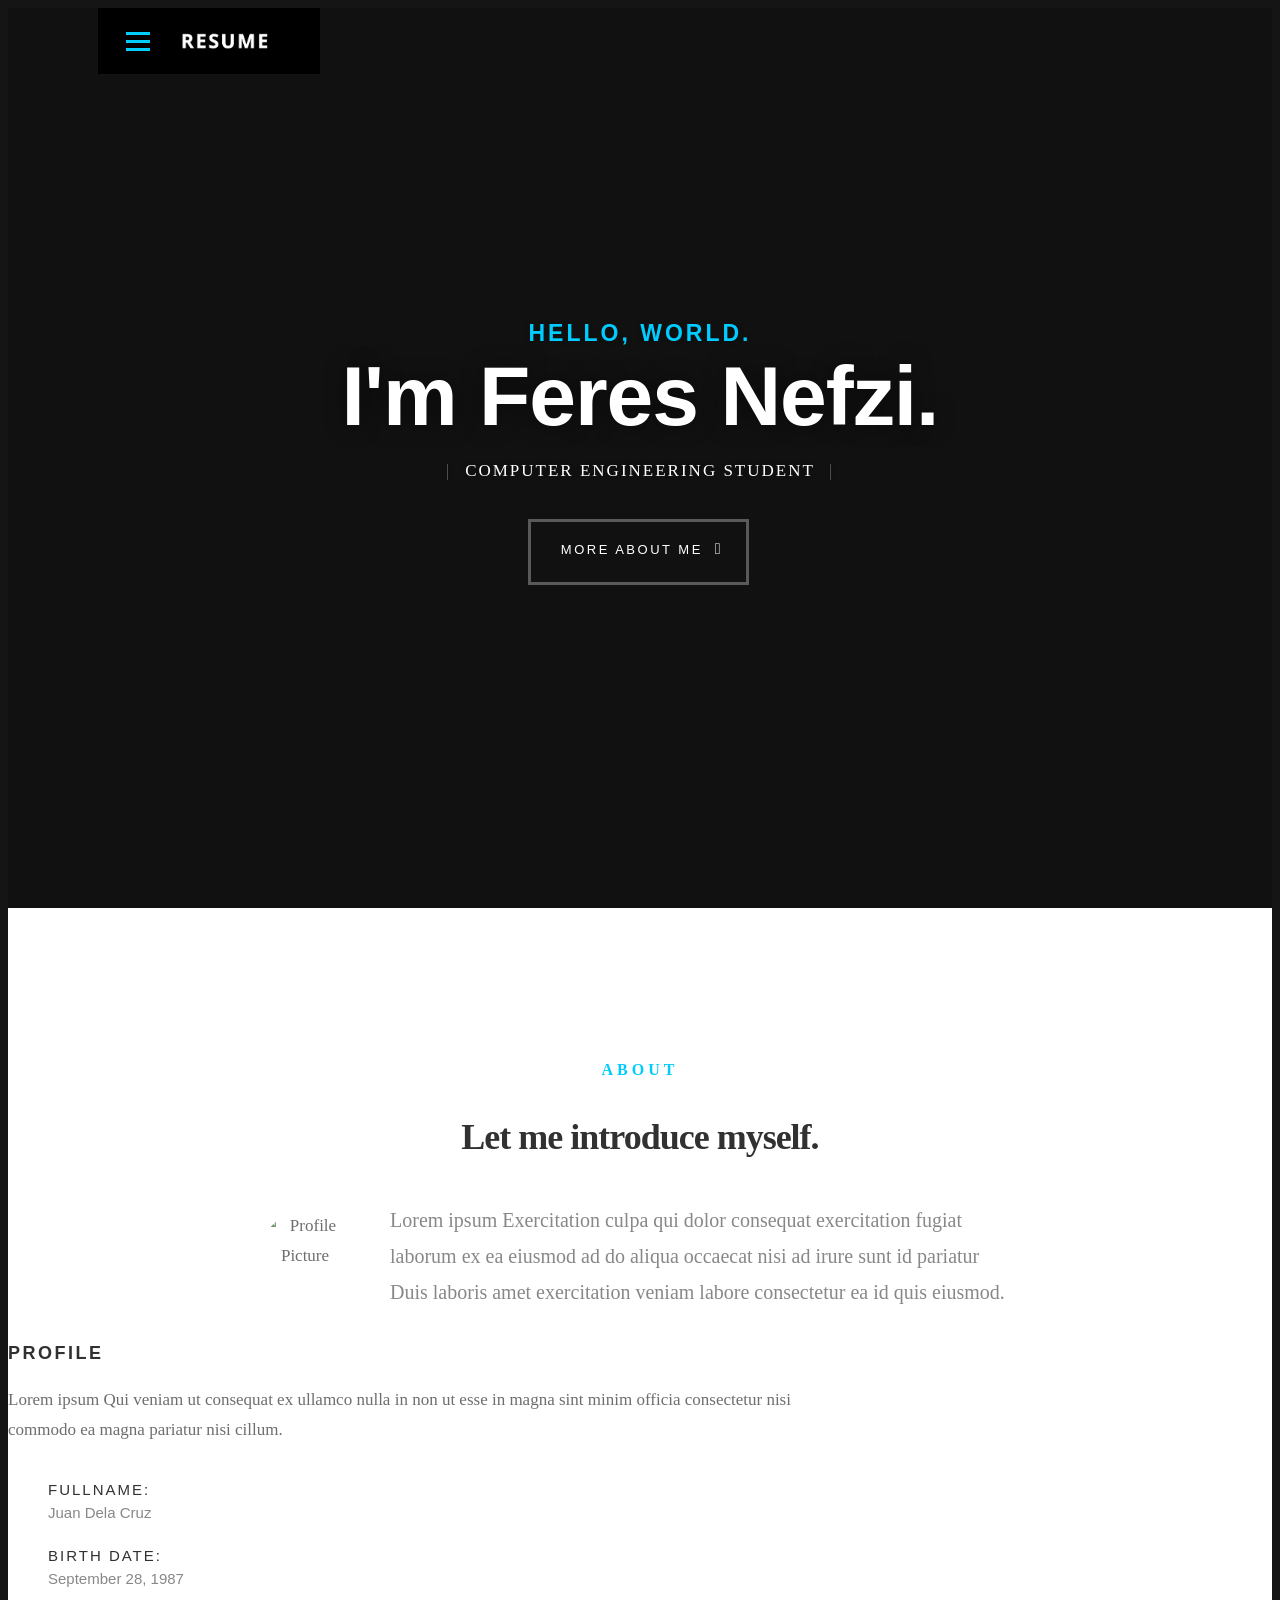
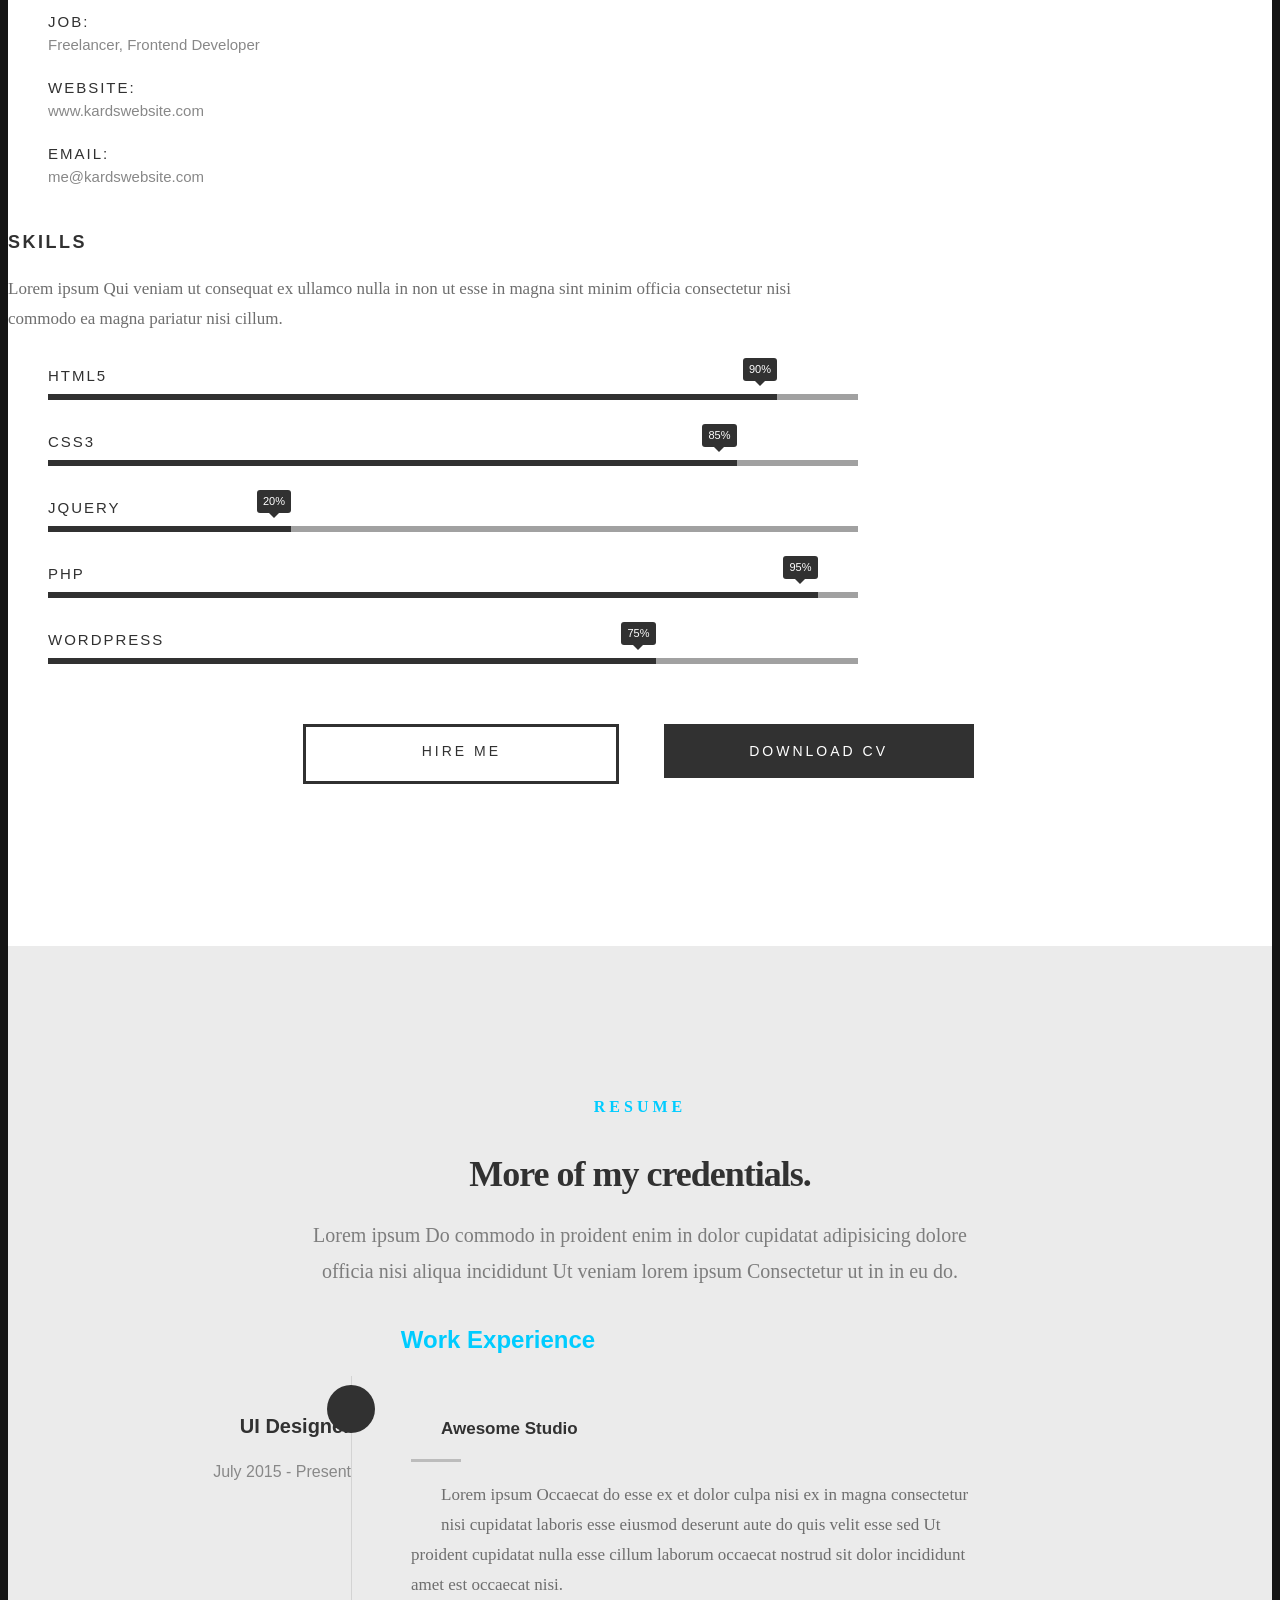
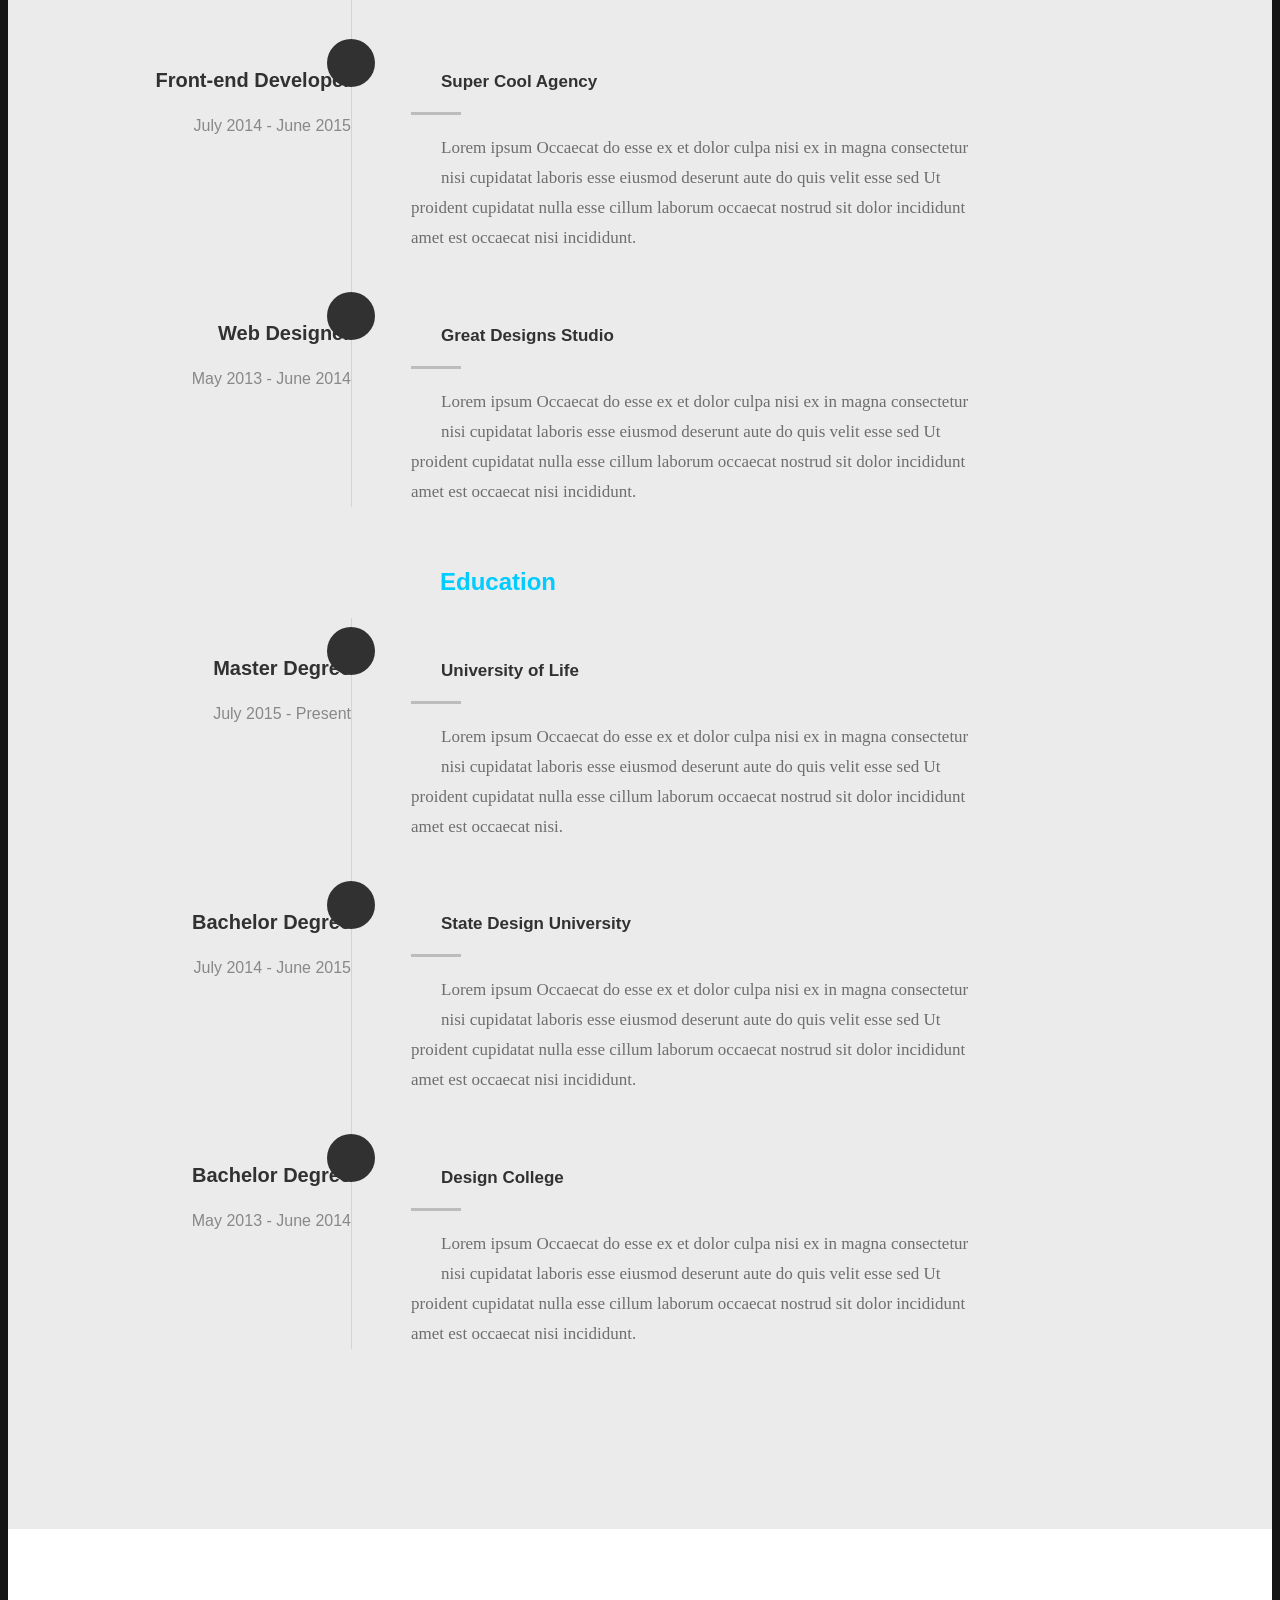
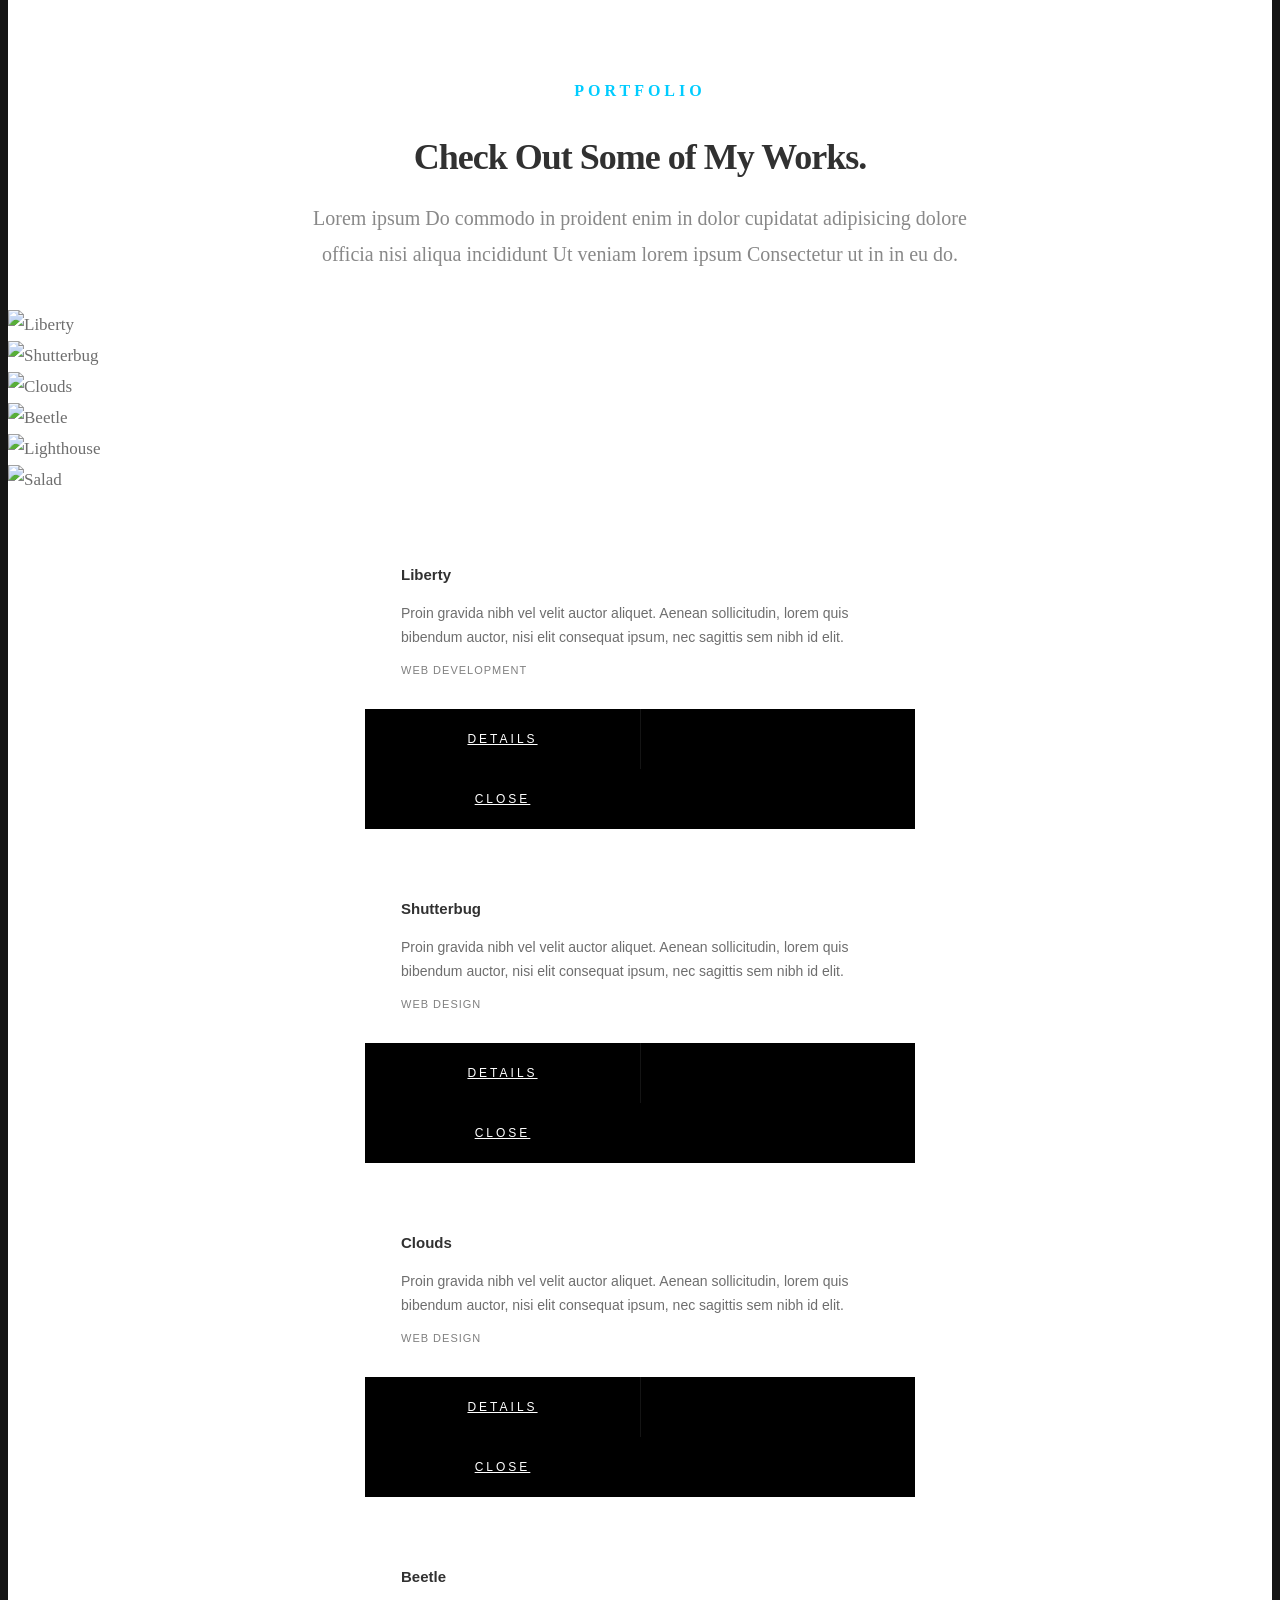
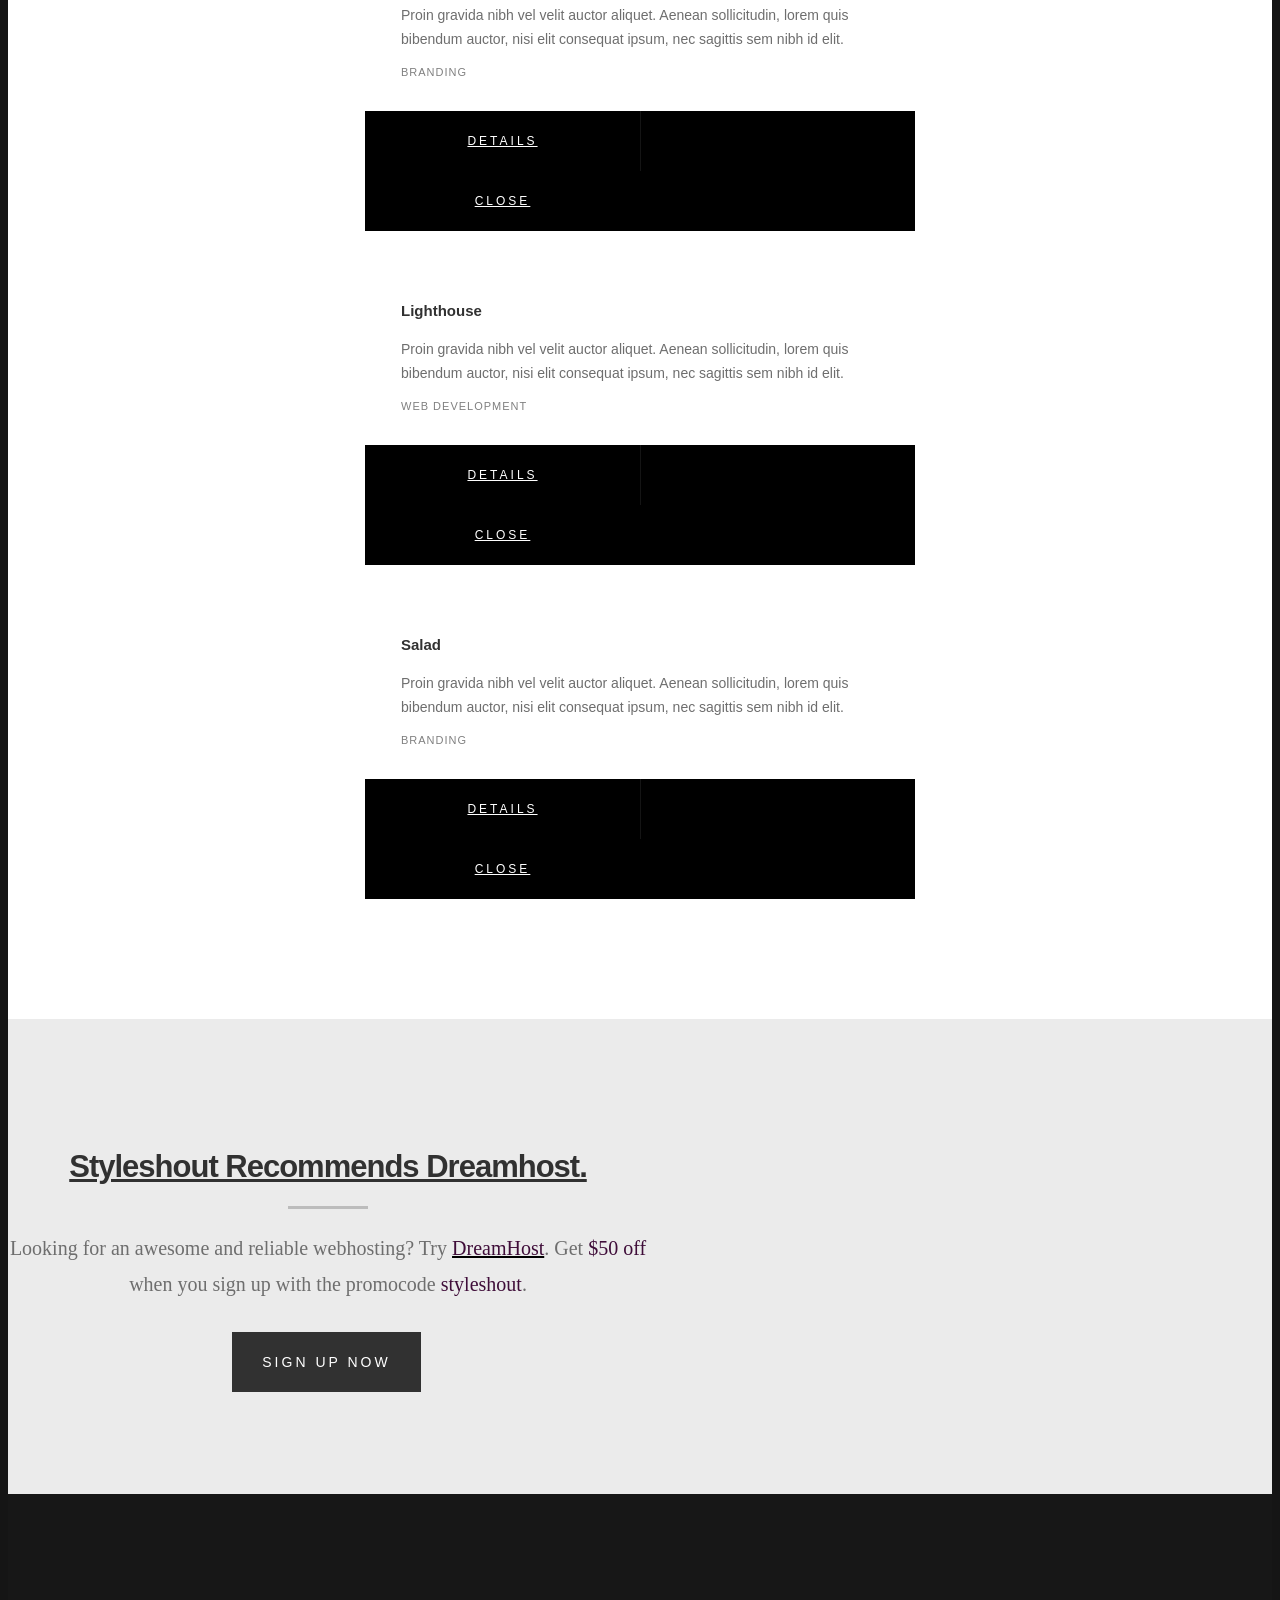
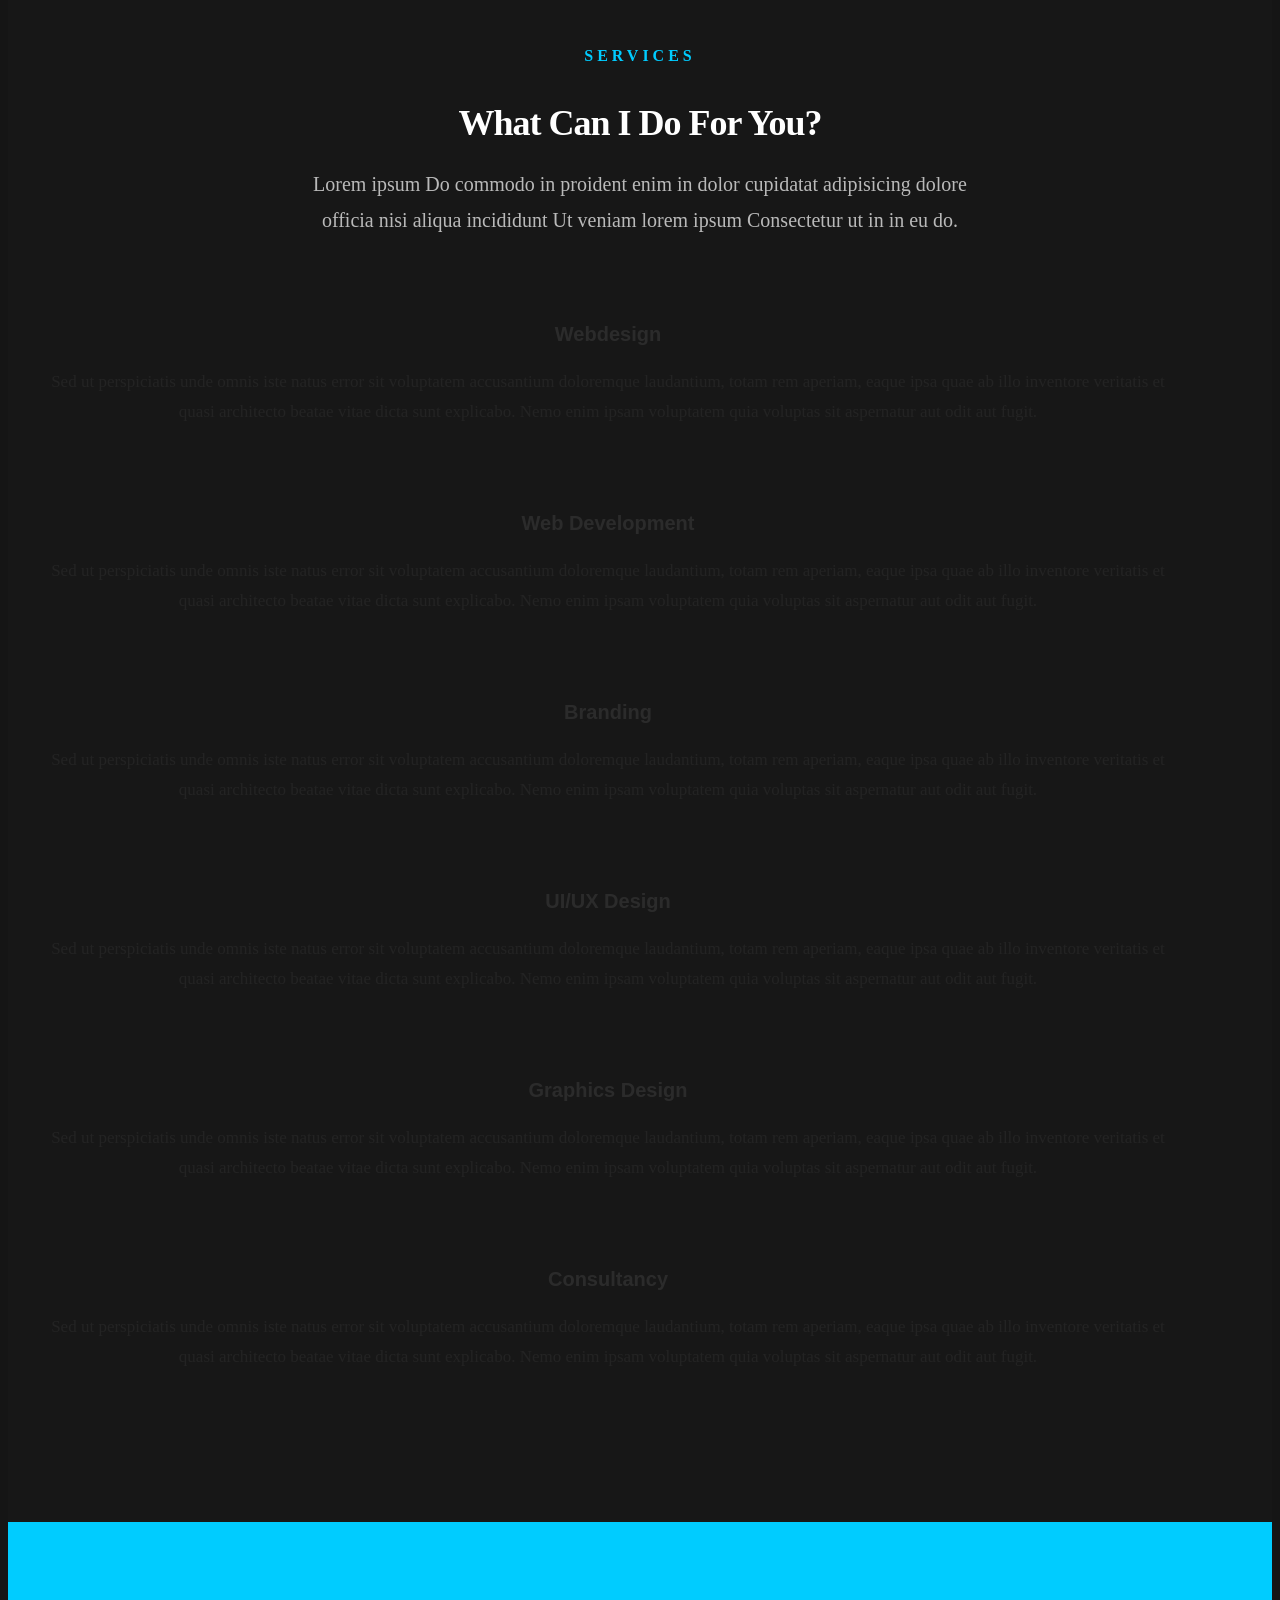
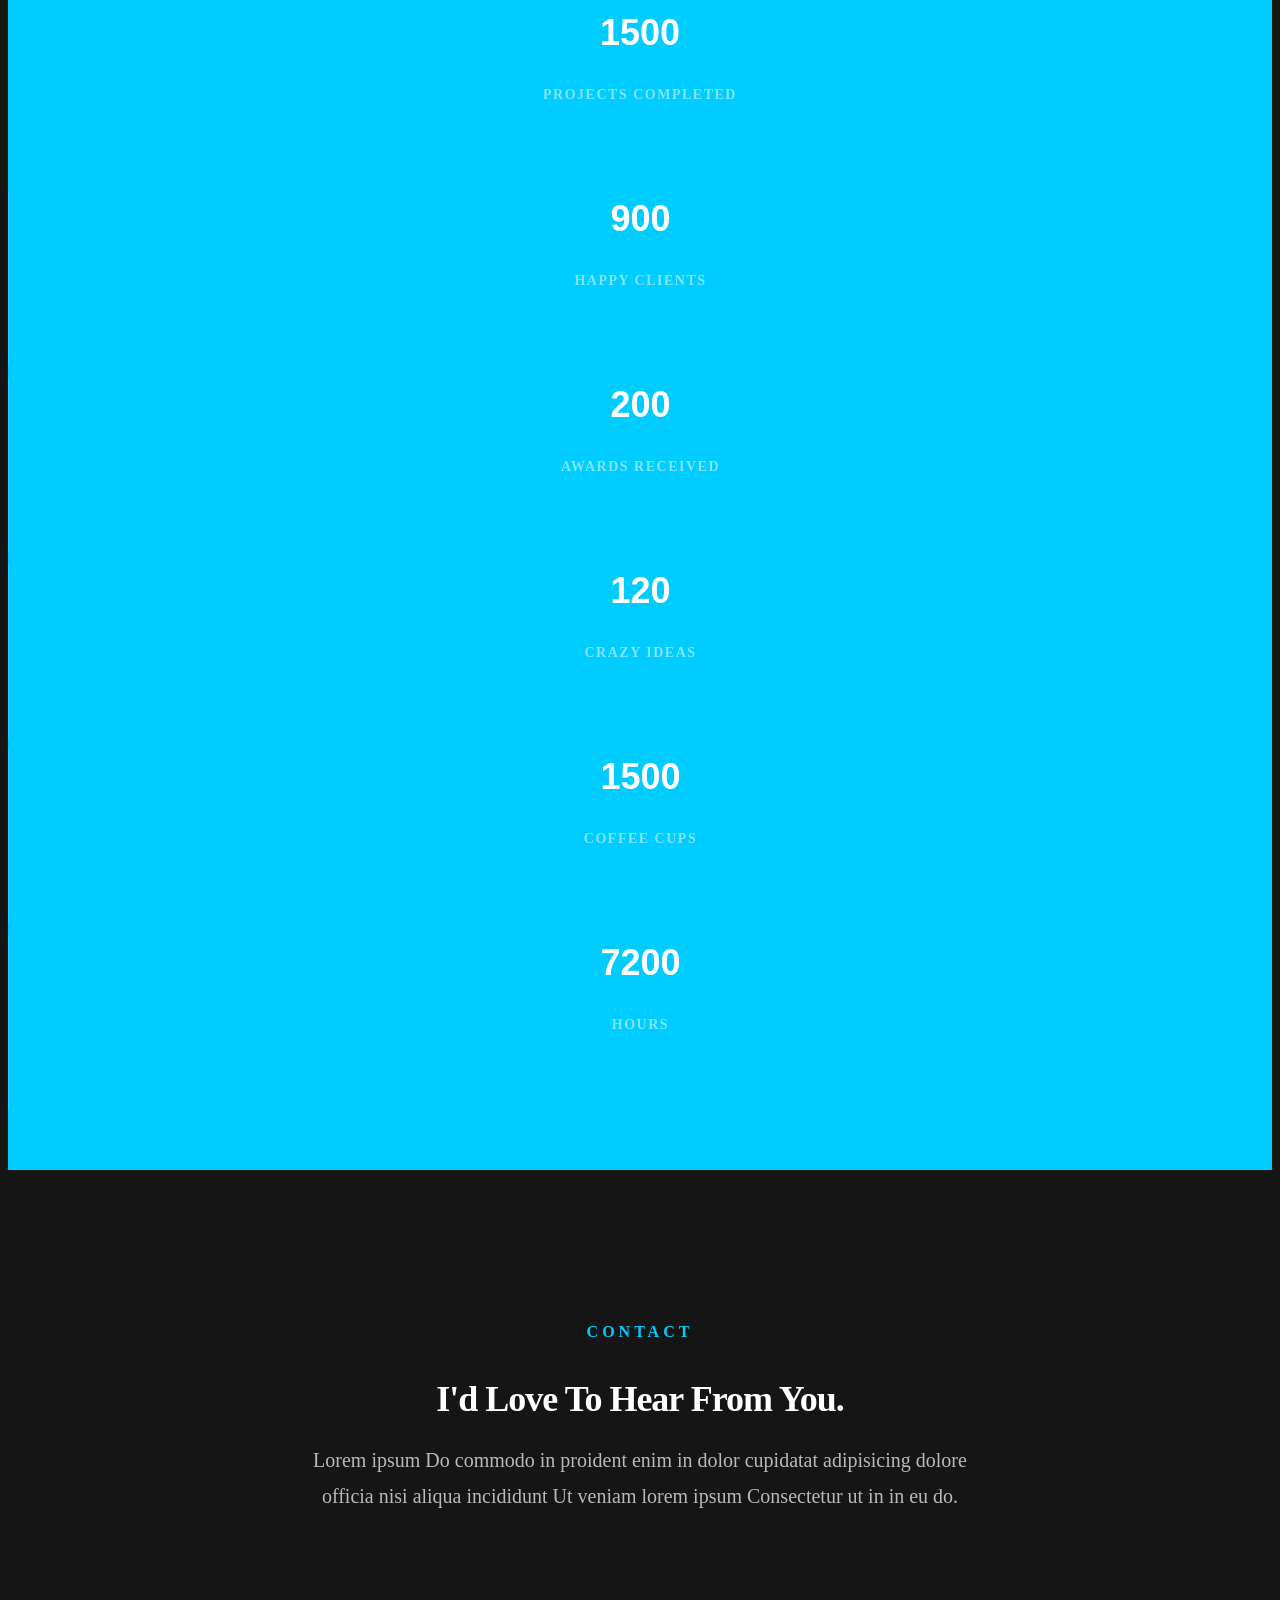
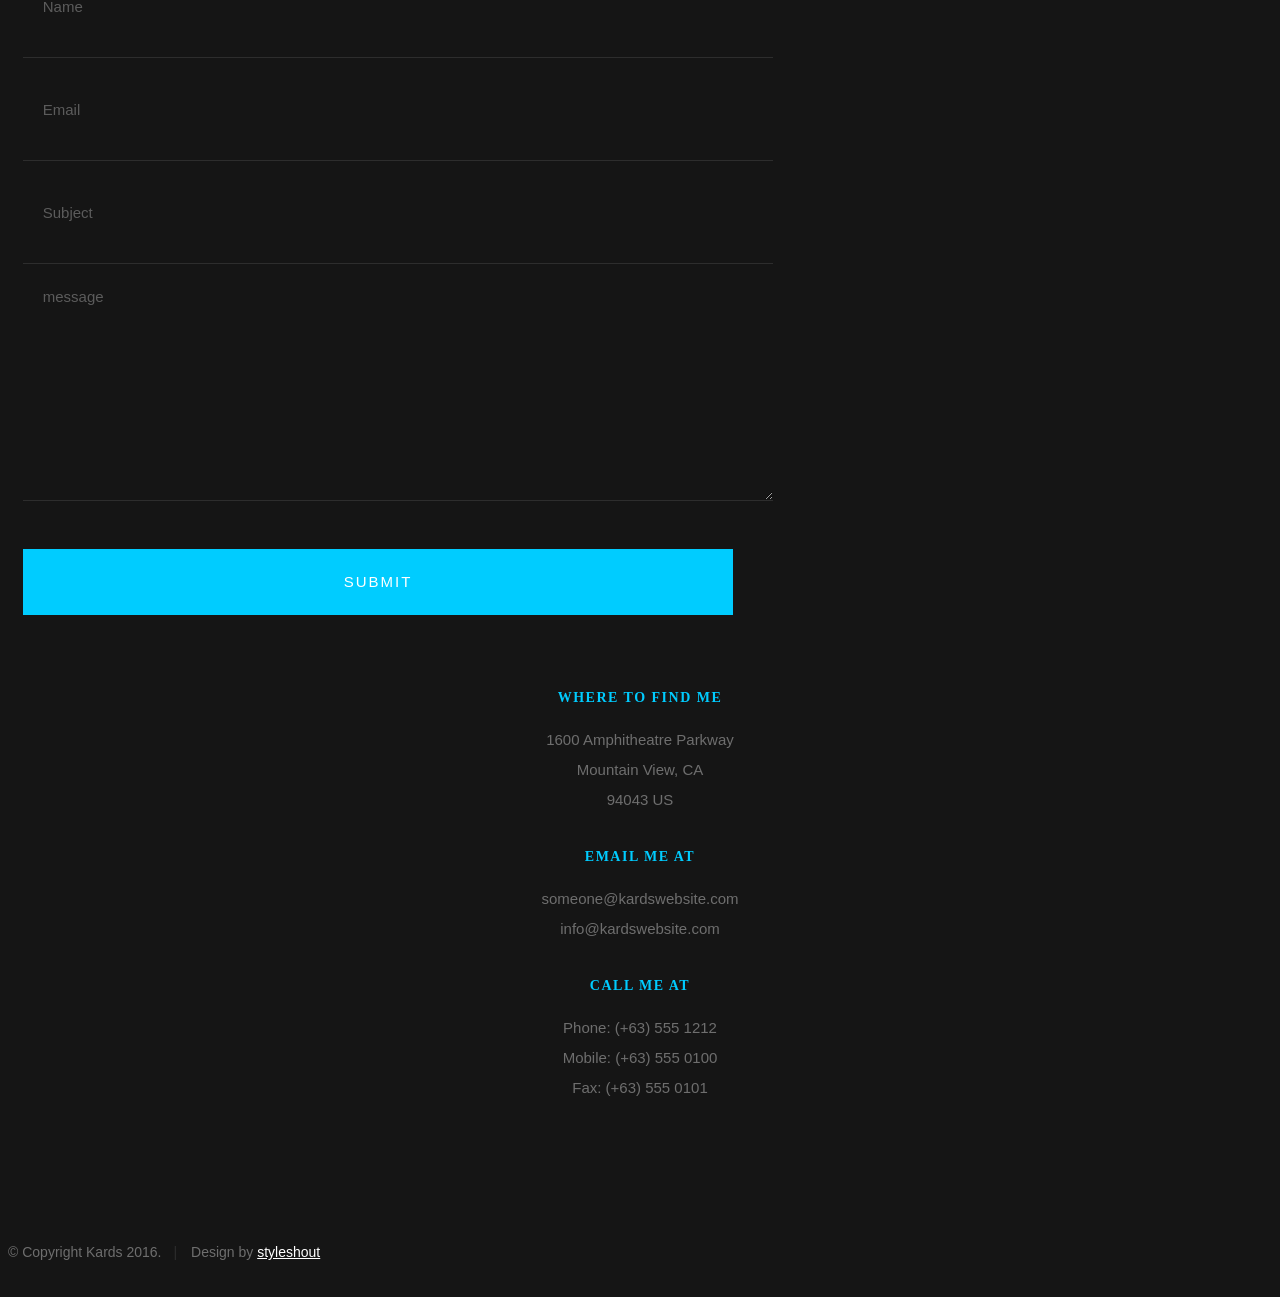
==== index.html @ 5fd83038 "front-end added" ====
<!DOCTYPE html>
<!--[if IE 8 ]><html class="no-js oldie ie8" lang="en"> <![endif]-->
<!--[if IE 9 ]><html class="no-js oldie ie9" lang="en"> <![endif]-->
<!--[if (gte IE 9)|!(IE)]><!-->
<html class="no-js" lang="en">
<!--<![endif]-->

<head>

	<!--- basic page needs
   ================================================== -->
	<meta charset="utf-8">
	<title>Feres Nefzi</title>
	<meta name="description" content="">
	<meta name="author" content="">

	<!-- mobile specific metas
   ================================================== -->
	<meta name="viewport" content="width=device-width, initial-scale=1, maximum-scale=1">

	<!-- CSS
   ================================================== -->
	<link rel="stylesheet" href="css/base.css">
	<link rel="stylesheet" href="css/main.css">
	<link rel="stylesheet" href="css/vendor.css">

	<!-- script
   ================================================== -->
	<script src="js/modernizr.js"></script>
	<script src="js/pace.min.js"></script>

	<!-- favicons
	================================================== -->
	<link rel="icon" type="image/png" href="favicon.png">

</head>

<body id="top">

	<!-- header 
   ================================================== -->
	<header>
		<div class="row">

			<div class="top-bar">
				<a class="menu-toggle" href="#"><span>Menu</span></a>

				<div class="logo">
					<a href="index.html">Feres Nefzi</a>
				</div>

				<nav id="main-nav-wrap">
					<ul class="main-navigation">
						<li class="current"><a class="smoothscroll" href="#intro" title="">Home</a></li>
						<li><a class="smoothscroll" href="#about" title="">About</a></li>
						<li><a class="smoothscroll" href="#resume" title="">Resume</a></li>
						<li><a class="smoothscroll" href="#portfolio" title="">Portfolio</a></li>
						<li><a class="smoothscroll" href="#services" title="">Services</a></li>
						<li><a class="smoothscroll" href="#contact" title="">Contact</a></li>
						<li><a href="styles.html" title="">Style Demo</a></li>
					</ul>
				</nav>
			</div> <!-- /top-bar -->

		</div> <!-- /row -->
	</header> <!-- /header -->

	<!-- intro section
   ================================================== -->
	<section id="intro">

		<div class="intro-overlay"></div>

		<div class="intro-content">
			<div class="row">

				<div class="col-twelve">

					<h5>Hello, World.</h5>
					<h1>I'm Feres Nefzi.</h1>

					<p class="intro-position">
						<span>Computer Engineering Student</span>
					</p>

					<a class="button stroke smoothscroll" href="#about" title="">More About Me</a>

				</div>

			</div>
		</div> <!-- /intro-content -->

		<ul class="intro-social">
			<li><a href="#"><i class="fa fa-facebook"></i></a></li>
			<li><a href="#"><i class="fa fa-behance"></i></a></li>
			<li><a href="#"><i class="fa fa-twitter"></i></a></li>
			<li><a href="#"><i class="fa fa-dribbble"></i></a></li>
			<li><a href="#"><i class="fa fa-instagram"></i></a></li>
		</ul> <!-- /intro-social -->

	</section> <!-- /intro -->


	<!-- about section
   ================================================== -->
	<section id="about">

		<div class="row section-intro">
			<div class="col-twelve">

				<h5>About</h5>
				<h1>Let me introduce myself.</h1>

				<div class="intro-info">

					<img src="images/profile-pic.jpg" alt="Profile Picture">

					<p class="lead">Lorem ipsum Exercitation culpa qui dolor consequat exercitation fugiat laborum ex ea
						eiusmod ad do aliqua occaecat nisi ad irure sunt id pariatur Duis laboris amet exercitation
						veniam labore consectetur ea id quis eiusmod.</p>
				</div>

			</div>
		</div> <!-- /section-intro -->

		<div class="row about-content">

			<div class="col-six tab-full">

				<h3>Profile</h3>
				<p>Lorem ipsum Qui veniam ut consequat ex ullamco nulla in non ut esse in magna sint minim officia
					consectetur nisi commodo ea magna pariatur nisi cillum.</p>

				<ul class="info-list">
					<li>
						<strong>Fullname:</strong>
						<span>Juan Dela Cruz</span>
					</li>
					<li>
						<strong>Birth Date:</strong>
						<span>September 28, 1987</span>
					</li>
					<li>
						<strong>Job:</strong>
						<span>Freelancer, Frontend Developer</span>
					</li>
					<li>
						<strong>Website:</strong>
						<span>www.kardswebsite.com</span>
					</li>
					<li>
						<strong>Email:</strong>
						<span>me@kardswebsite.com</span>
					</li>

				</ul> <!-- /info-list -->

			</div>

			<div class="col-six tab-full">

				<h3>Skills</h3>
				<p>Lorem ipsum Qui veniam ut consequat ex ullamco nulla in non ut esse in magna sint minim officia
					consectetur nisi commodo ea magna pariatur nisi cillum.</p>

				<ul class="skill-bars">
					<li>
						<div class="progress percent90"><span>90%</span></div>
						<strong>HTML5</strong>
					</li>
					<li>
						<div class="progress percent85"><span>85%</span></div>
						<strong>CSS3</strong>
					</li>
					<li>
						<div class="progress percent30"><span>20%</span></div>
						<strong>JQuery</strong>
					</li>
					<li>
						<div class="progress percent95"><span>95%</span></div>
						<strong>PHP</strong>
					</li>
					<li>

						<div class="progress percent75"><span>75%</span></div>
						<strong>Wordpress</strong>
					</li>

				</ul> <!-- /skill-bars -->

			</div>

		</div>

		<div class="row button-section">
			<div class="col-twelve">
				<a href="#contact" title="Hire Me" class="button stroke smoothscroll">Hire Me</a>
				<a href="#" title="Download CV" class="button button-primary">Download CV</a>
			</div>
		</div>

	</section> <!-- /process-->


	<!-- resume Section
   ================================================== -->
	<section id="resume" class="grey-section">

		<div class="row section-intro">
			<div class="col-twelve">

				<h5>Resume</h5>
				<h1>More of my credentials.</h1>

				<p class="lead">Lorem ipsum Do commodo in proident enim in dolor cupidatat adipisicing dolore officia
					nisi aliqua incididunt Ut veniam lorem ipsum Consectetur ut in in eu do.</p>

			</div>
		</div> <!-- /section-intro-->

		<div class="row resume-timeline">

			<div class="col-twelve resume-header">

				<h2>Work Experience</h2>

			</div> <!-- /resume-header -->

			<div class="col-twelve">

				<div class="timeline-wrap">

					<div class="timeline-block">

						<div class="timeline-ico">
							<i class="fa fa-graduation-cap"></i>
						</div>

						<div class="timeline-header">
							<h3>UI Designer</h3>
							<p>July 2015 - Present</p>
						</div>

						<div class="timeline-content">
							<h4>Awesome Studio</h4>
							<p>Lorem ipsum Occaecat do esse ex et dolor culpa nisi ex in magna consectetur nisi
								cupidatat laboris esse eiusmod deserunt aute do quis velit esse sed Ut proident
								cupidatat nulla esse cillum laborum occaecat nostrud sit dolor incididunt amet est
								occaecat nisi.</p>
						</div>

					</div> <!-- /timeline-block -->

					<div class="timeline-block">

						<div class="timeline-ico">
							<i class="fa fa-graduation-cap"></i>
						</div>

						<div class="timeline-header">
							<h3>Front-end Developer</h3>
							<p>July 2014 - June 2015</p>
						</div>

						<div class="timeline-content">
							<h4>Super Cool Agency</h4>
							<p>Lorem ipsum Occaecat do esse ex et dolor culpa nisi ex in magna consectetur nisi
								cupidatat laboris esse eiusmod deserunt aute do quis velit esse sed Ut proident
								cupidatat nulla esse cillum laborum occaecat nostrud sit dolor incididunt amet est
								occaecat nisi incididunt.</p>
						</div>

					</div> <!-- /timeline-block -->

					<div class="timeline-block">

						<div class="timeline-ico">
							<i class="fa fa-graduation-cap"></i>
						</div>

						<div class="timeline-header">
							<h3>Web Designer</h3>
							<p>May 2013 - June 2014</p>
						</div>

						<div class="timeline-content">
							<h4>Great Designs Studio</h4>
							<p>Lorem ipsum Occaecat do esse ex et dolor culpa nisi ex in magna consectetur nisi
								cupidatat laboris esse eiusmod deserunt aute do quis velit esse sed Ut proident
								cupidatat nulla esse cillum laborum occaecat nostrud sit dolor incididunt amet est
								occaecat nisi incididunt.</p>
						</div>

					</div> <!-- /timeline-block -->

				</div> <!-- /timeline-wrap -->

			</div> <!-- /col-twelve -->

		</div> <!-- /resume-timeline -->

		<div class="row resume-timeline">

			<div class="col-twelve resume-header">

				<h2>Education</h2>

			</div> <!-- /resume-header -->

			<div class="col-twelve">

				<div class="timeline-wrap">

					<div class="timeline-block">

						<div class="timeline-ico">
							<i class="fa fa-briefcase"></i>
						</div>

						<div class="timeline-header">
							<h3>Master Degree</h3>
							<p>July 2015 - Present</p>
						</div>

						<div class="timeline-content">
							<h4>University of Life</h4>
							<p>Lorem ipsum Occaecat do esse ex et dolor culpa nisi ex in magna consectetur nisi
								cupidatat laboris esse eiusmod deserunt aute do quis velit esse sed Ut proident
								cupidatat nulla esse cillum laborum occaecat nostrud sit dolor incididunt amet est
								occaecat nisi.</p>
						</div>

					</div> <!-- /timeline-block -->

					<div class="timeline-block">

						<div class="timeline-ico">
							<i class="fa fa-briefcase"></i>
						</div>

						<div class="timeline-header">
							<h3>Bachelor Degree</h3>
							<p>July 2014 - June 2015</p>
						</div>

						<div class="timeline-content">
							<h4>State Design University</h4>
							<p>Lorem ipsum Occaecat do esse ex et dolor culpa nisi ex in magna consectetur nisi
								cupidatat laboris esse eiusmod deserunt aute do quis velit esse sed Ut proident
								cupidatat nulla esse cillum laborum occaecat nostrud sit dolor incididunt amet est
								occaecat nisi incididunt.</p>
						</div>

					</div> <!-- /timeline-block -->

					<div class="timeline-block">

						<div class="timeline-ico">
							<i class="fa fa-briefcase"></i>
						</div>

						<div class="timeline-header">
							<h3>Bachelor Degree</h3>
							<p>May 2013 - June 2014</p>
						</div>

						<div class="timeline-content">
							<h4>Design College</h4>
							<p>Lorem ipsum Occaecat do esse ex et dolor culpa nisi ex in magna consectetur nisi
								cupidatat laboris esse eiusmod deserunt aute do quis velit esse sed Ut proident
								cupidatat nulla esse cillum laborum occaecat nostrud sit dolor incididunt amet est
								occaecat nisi incididunt.</p>
						</div>

					</div> <!-- /timeline-block -->

				</div> <!-- /timeline-wrap -->

			</div> <!-- /col-twelve -->

		</div> <!-- /resume-timeline -->

	</section> <!-- /features -->


	<!-- Portfolio Section
   ================================================== -->
	<section id="portfolio">

		<div class="row section-intro">
			<div class="col-twelve">

				<h5>Portfolio</h5>
				<h1>Check Out Some of My Works.</h1>

				<p class="lead">Lorem ipsum Do commodo in proident enim in dolor cupidatat adipisicing dolore officia
					nisi aliqua incididunt Ut veniam lorem ipsum Consectetur ut in in eu do.</p>

			</div>
		</div> <!-- /section-intro-->

		<div class="row portfolio-content">

			<div class="col-twelve">

				<!-- portfolio-wrapper -->
				<div id="folio-wrapper" class="block-1-2 block-mob-full stack">

					<div class="bgrid folio-item">
						<div class="item-wrap">
							<img src="images/portfolio/liberty.jpg" alt="Liberty">
							<a href="#modal-01" class="overlay">
								<div class="folio-item-table">
									<div class="folio-item-cell">
										<h3 class="folio-title">Liberty</h3>
										<span class="folio-types">
											Graphic Design
										</span>
									</div>
								</div>
							</a>
						</div>
					</div> <!-- /folio-item -->

					<div class="bgrid folio-item">
						<div class="item-wrap">
							<img src="images/portfolio/shutterbug.jpg" alt="Shutterbug">
							<a href="#modal-02" class="overlay">
								<div class="folio-item-table">
									<div class="folio-item-cell">
										<h3 class="folio-title">Shutterbug</h3>
										<span class="folio-types">
											Web Design
										</span>
									</div>
								</div>
							</a>
						</div>
					</div> <!-- /folio-item -->

					<div class="bgrid folio-item">
						<div class="item-wrap">
							<img src="images/portfolio/clouds.jpg" alt="Clouds">
							<a href="#modal-03" class="overlay">
								<div class="folio-item-table">
									<div class="folio-item-cell">
										<h3 class="folio-title">Clouds</h3>
										<span class="folio-types">
											Web Design
										</span>
									</div>
								</div>
							</a>
						</div>
					</div> <!-- /folio-item -->

					<div class="bgrid folio-item">
						<div class="item-wrap">
							<img src="images/portfolio/beetle.jpg" alt="Beetle">
							<a href="#modal-04" class="overlay">
								<div class="folio-item-table">
									<div class="folio-item-cell">
										<h3 class="folio-title">Beetle</h3>
										<span class="folio-types">
											Branding
										</span>
									</div>
								</div>
							</a>
						</div>
					</div> <!-- /folio-item -->

					<div class="bgrid folio-item">
						<div class="item-wrap">
							<img src="images/portfolio/lighthouse.jpg" alt="Lighthouse">
							<a href="#modal-05" class="overlay">
								<div class="folio-item-table">
									<div class="folio-item-cell">
										<h3 class="folio-title">Lighthouse</h3>
										<span class="folio-types">
											Web Development
										</span>
									</div>
								</div>
							</a>
						</div>
					</div> <!-- /folio-item -->

					<div class="bgrid folio-item">
						<div class="item-wrap">
							<img src="images/portfolio/salad.jpg" alt="Salad">
							<a href="#modal-06" class="overlay">
								<div class="folio-item-table">
									<div class="folio-item-cell">
										<h3 class="folio-title">Salad</h3>
										<span class="folio-types">
											Branding
										</span>
									</div>
								</div>
							</a>
						</div>
					</div> <!-- /folio-item -->

					<!-- modal popups - begin
	            ============================================================= -->
					<div id="modal-01" class="popup-modal slider mfp-hide">

						<div class="media">
							<img src="images/portfolio/modals/m-liberty.jpg" alt="" />
						</div>

						<div class="description-box">
							<h4>Liberty</h4>
							<p>Proin gravida nibh vel velit auctor aliquet. Aenean sollicitudin, lorem quis bibendum
								auctor, nisi elit consequat ipsum, nec sagittis sem nibh id elit.</p>

							<div class="categories">Web Development</div>
						</div>

						<div class="link-box">
							<a href="http://www.behance.net">Details</a>
							<a href="#" class="popup-modal-dismiss">Close</a>
						</div>

					</div> <!-- /modal-01 -->

					<div id="modal-02" class="popup-modal slider mfp-hide">

						<div class="media">
							<img src="images/portfolio/modals/m-shutterbug.jpg" alt="" />
						</div>

						<div class="description-box">
							<h4>Shutterbug</h4>
							<p>Proin gravida nibh vel velit auctor aliquet. Aenean sollicitudin, lorem quis bibendum
								auctor, nisi elit consequat ipsum, nec sagittis sem nibh id elit.</p>

							<div class="categories">Web Design</div>
						</div>

						<div class="link-box">
							<a href="http://www.behance.net">Details</a>
							<a href="#" class="popup-modal-dismiss">Close</a>
						</div>

					</div> <!-- /modal-02 -->

					<div id="modal-03" class="popup-modal slider mfp-hide">

						<div class="media">
							<img src="images/portfolio/modals/m-clouds.jpg" alt="" />
						</div>

						<div class="description-box">
							<h4>Clouds</h4>
							<p>Proin gravida nibh vel velit auctor aliquet. Aenean sollicitudin, lorem quis bibendum
								auctor, nisi elit consequat ipsum, nec sagittis sem nibh id elit.</p>

							<div class="categories">Web Design</div>
						</div>

						<div class="link-box">
							<a href="http://www.behance.net">Details</a>
							<a href="#" class="popup-modal-dismiss">Close</a>
						</div>

					</div> <!-- /modal-03 -->

					<div id="modal-04" class="popup-modal slider mfp-hide">

						<div class="media">
							<img src="images/portfolio/modals/m-beetle.jpg" alt="" />
						</div>

						<div class="description-box">
							<h4>Beetle</h4>
							<p>Proin gravida nibh vel velit auctor aliquet. Aenean sollicitudin, lorem quis bibendum
								auctor, nisi elit consequat ipsum, nec sagittis sem nibh id elit.</p>

							<div class="categories">Branding</div>
						</div>

						<div class="link-box">
							<a href="http://www.behance.net">Details</a>
							<a href="#" class="popup-modal-dismiss">Close</a>
						</div>

					</div> <!-- /modal-04 -->

					<div id="modal-05" class="popup-modal slider mfp-hide">

						<div class="media">
							<img src="images/portfolio/modals/m-lighthouse.jpg" alt="" />
						</div>

						<div class="description-box">
							<h4>Lighthouse</h4>
							<p>Proin gravida nibh vel velit auctor aliquet. Aenean sollicitudin, lorem quis bibendum
								auctor, nisi elit consequat ipsum, nec sagittis sem nibh id elit.</p>

							<div class="categories">Web Development</div>
						</div>

						<div class="link-box">
							<a href="http://www.behance.net">Details</a>
							<a href="#" class="popup-modal-dismiss">Close</a>
						</div>

					</div> <!-- /modal-05 -->

					<div id="modal-06" class="popup-modal slider mfp-hide">

						<div class="media">
							<img src="images/portfolio/modals/m-salad.jpg" alt="" />
						</div>

						<div class="description-box">
							<h4>Salad</h4>
							<p>Proin gravida nibh vel velit auctor aliquet. Aenean sollicitudin, lorem quis bibendum
								auctor, nisi elit consequat ipsum, nec sagittis sem nibh id elit.</p>

							<div class="categories">Branding</div>
						</div>

						<div class="link-box">
							<a href="http://www.behance.net">Details</a>
							<a href="#" class="popup-modal-dismiss">Close</a>
						</div>

					</div> <!-- /modal-06 -->


					<!-- modal popups - end
	            ============================================================= -->

				</div> <!-- /portfolio-wrapper -->

			</div> <!-- /twelve -->

		</div> <!-- /portfolio-content -->

	</section> <!-- /portfolio -->


	<!-- CTA Section
   ================================================== -->
	<section id="cta" class="grey-section">

		<div class="row cta-content">

			<div class="col-twelve section-ads">

				<h2 class="h01"><a href="http://www.dreamhost.com/r.cgi?287326|STYLESHOUT">Styleshout Recommends
						Dreamhost.</a></h2>

				<p class="lead">
					Looking for an awesome and reliable webhosting? Try <a
						href="http://www.dreamhost.com/r.cgi?287326|STYLESHOUT"><span>DreamHost</span></a>.
					Get <span>$50 off</span> when you sign up with the promocode <span>styleshout</span>.
					<!-- Simply type	the promocode in the box labeled “Promo Code” when placing your order. -->
				</p>

				<div class="action">
					<a class="button button-primary large" href="http://www.dreamhost.com/r.cgi?287326|STYLESHOUT">Sign
						Up Now</a>
				</div>

			</div>

		</div> <!-- /cta-content -->

	</section> <!-- /cta -->


	<!-- services Section
   ================================================== -->
	<section id="services">

		<div class="overlay"></div>

		<div class="row section-intro">
			<div class="col-twelve">

				<h5>Services</h5>
				<h1>What Can I Do For You?</h1>

				<p class="lead">Lorem ipsum Do commodo in proident enim in dolor cupidatat adipisicing dolore officia
					nisi aliqua incididunt Ut veniam lorem ipsum Consectetur ut in in eu do.</p>

			</div>
		</div> <!-- /section-intro -->

		<div class="row services-content">

			<div id="owl-slider" class="owl-carousel services-list">

				<div class="service">

					<span class="icon"><i class="icon-earth"></i></span>

					<div class="service-content">

						<h3>Webdesign</h3>

						<p class="desc">Sed ut perspiciatis unde omnis iste natus error sit voluptatem accusantium
							doloremque laudantium, totam rem aperiam, eaque ipsa quae ab illo inventore veritatis et
							quasi architecto beatae vitae dicta sunt explicabo. Nemo enim ipsam voluptatem quia voluptas
							sit aspernatur aut odit aut fugit.
						</p>

					</div>

				</div> <!-- /service -->

				<div class="service">

					<span class="icon"><i class="icon-window"></i></span>

					<div class="service-content">

						<h3>Web Development</h3>

						<p class="desc">Sed ut perspiciatis unde omnis iste natus error sit voluptatem accusantium
							doloremque laudantium, totam rem aperiam, eaque ipsa quae ab illo inventore veritatis et
							quasi architecto beatae vitae dicta sunt explicabo. Nemo enim ipsam voluptatem quia voluptas
							sit aspernatur aut odit aut fugit.
						</p>

					</div>

				</div> <!-- /service -->

				<div class="service">

					<span class="icon"><i class="icon-paint-brush"></i></span>

					<div class="service-content">

						<h3>Branding</h3>

						<p class="desc">Sed ut perspiciatis unde omnis iste natus error sit voluptatem accusantium
							doloremque laudantium, totam rem aperiam, eaque ipsa quae ab illo inventore veritatis et
							quasi architecto beatae vitae dicta sunt explicabo. Nemo enim ipsam voluptatem quia voluptas
							sit aspernatur aut odit aut fugit.
						</p>

					</div>

				</div> <!-- /service -->

				<div class="service">

					<span class="icon"><i class="icon-toggles"></i></span>

					<div class="service-content">

						<h3>UI/UX Design</h3>

						<p class="desc">Sed ut perspiciatis unde omnis iste natus error sit voluptatem accusantium
							doloremque laudantium, totam rem aperiam, eaque ipsa quae ab illo inventore veritatis et
							quasi architecto beatae vitae dicta sunt explicabo. Nemo enim ipsam voluptatem quia voluptas
							sit aspernatur aut odit aut fugit.
						</p>

					</div>

				</div> <!-- /service -->

				<div class="service">

					<span class="icon"><i class="icon-image"></i></span>

					<div class="service-content">

						<h3>Graphics Design</h3>

						<p class="desc">Sed ut perspiciatis unde omnis iste natus error sit voluptatem accusantium
							doloremque laudantium, totam rem aperiam, eaque ipsa quae ab illo inventore veritatis et
							quasi architecto beatae vitae dicta sunt explicabo. Nemo enim ipsam voluptatem quia voluptas
							sit aspernatur aut odit aut fugit.
						</p>

					</div>

				</div> <!-- /service -->

				<div class="service">

					<span class="icon"><i class="icon-chat"></i></span>

					<div class="service-content">

						<h3>Consultancy</h3>

						<p class="desc">Sed ut perspiciatis unde omnis iste natus error sit voluptatem accusantium
							doloremque laudantium, totam rem aperiam, eaque ipsa quae ab illo inventore veritatis et
							quasi architecto beatae vitae dicta sunt explicabo. Nemo enim ipsam voluptatem quia voluptas
							sit aspernatur aut odit aut fugit.
						</p>

					</div>

				</div> <!-- /service -->

			</div> <!-- /services-list -->

		</div> <!-- /services-content -->

	</section> <!-- /services -->


	<!-- stats Section
   ================================================== -->
	<section id="stats" class="count-up">

		<div class="row">
			<div class="col-twelve">

				<div class="block-1-6 block-s-1-3 block-tab-1-2 block-mob-full stats-list">

					<div class="bgrid stat">

						<div class="icon-part">
							<i class="icon-pencil-ruler"></i>
						</div>

						<h3 class="stat-count">
							1500
						</h3>

						<h5 class="stat-title">
							Projects Completed
						</h5>

					</div> <!-- /stat -->

					<div class="bgrid stat">

						<div class="icon-part">
							<i class="icon-users"></i>
						</div>

						<h3 class="stat-count">
							900
						</h3>

						<h5 class="stat-title">
							Happy Clients
						</h5>

					</div> <!-- /stat -->

					<div class="bgrid stat">

						<div class="icon-part">
							<i class="icon-badge"></i>
						</div>

						<h3 class="stat-count">
							200
						</h3>

						<h5 class="stat-title">
							Awards Received
						</h5>

					</div> <!-- /stat -->

					<div class="bgrid stat">

						<div class="icon-part">
							<i class="icon-light-bulb"></i>
						</div>

						<h3 class="stat-count">
							120
						</h3>

						<h5 class="stat-title">
							Crazy Ideas
						</h5>

					</div> <!-- /stat -->

					<div class="bgrid stat">

						<div class="icon-part">
							<i class="icon-cup"></i>
						</div>

						<h3 class="stat-count">
							1500
						</h3>

						<h5 class="stat-title">
							Coffee Cups
						</h5>

					</div> <!-- /stat -->

					<div class="bgrid stat">

						<div class="icon-part">
							<i class="icon-clock"></i>
						</div>

						<h3 class="stat-count">
							7200
						</h3>

						<h5 class="stat-title">
							Hours
						</h5>

					</div> <!-- /stat -->

				</div> <!-- /stats-list -->

			</div> <!-- /twelve -->
		</div> <!-- /row -->

	</section> <!-- /stats -->


	<!-- contact
   ================================================== -->
	<section id="contact">

		<div class="row section-intro">
			<div class="col-twelve">

				<h5>Contact</h5>
				<h1>I'd Love To Hear From You.</h1>

				<p class="lead">Lorem ipsum Do commodo in proident enim in dolor cupidatat adipisicing dolore officia
					nisi aliqua incididunt Ut veniam lorem ipsum Consectetur ut in in eu do.</p>

			</div>
		</div> <!-- /section-intro -->

		<div class="row contact-form">

			<div class="col-twelve">

				<!-- form -->
				<form name="contactForm" id="contactForm" method="post" action="">
					<fieldset>

						<div class="form-field">
							<input name="contactName" type="text" id="contactName" placeholder="Name" value=""
								minlength="2" required="">
						</div>
						<div class="form-field">
							<input name="contactEmail" type="email" id="contactEmail" placeholder="Email" value=""
								required="">
						</div>
						<div class="form-field">
							<input name="contactSubject" type="text" id="contactSubject" placeholder="Subject" value="">
						</div>
						<div class="form-field">
							<textarea name="contactMessage" id="contactMessage" placeholder="message" rows="10"
								cols="50" required=""></textarea>
						</div>
						<div class="form-field">
							<button class="submitform">Submit</button>
							<div id="submit-loader">
								<div class="text-loader">Sending...</div>
								<div class="s-loader">
									<div class="bounce1"></div>
									<div class="bounce2"></div>
									<div class="bounce3"></div>
								</div>
							</div>
						</div>

					</fieldset>
				</form> <!-- Form End -->

				<!-- contact-warning -->
				<div id="message-warning">
				</div>
				<!-- contact-success -->
				<div id="message-success">
					<i class="fa fa-check"></i>Your message was sent, thank you!<br>
				</div>

			</div> <!-- /col-twelve -->

		</div> <!-- /contact-form -->

		<div class="row contact-info">

			<div class="col-four tab-full">

				<div class="icon">
					<i class="icon-pin"></i>
				</div>

				<h5>Where to find me</h5>

				<p>
					1600 Amphitheatre Parkway<br>
					Mountain View, CA<br>
					94043 US
				</p>

			</div>

			<div class="col-four tab-full collapse">

				<div class="icon">
					<i class="icon-mail"></i>
				</div>

				<h5>Email Me At</h5>

				<p>someone@kardswebsite.com<br>
					info@kardswebsite.com
				</p>

			</div>

			<div class="col-four tab-full">

				<div class="icon">
					<i class="icon-phone"></i>
				</div>

				<h5>Call Me At</h5>

				<p>Phone: (+63) 555 1212<br>
					Mobile: (+63) 555 0100<br>
					Fax: (+63) 555 0101
				</p>

			</div>

		</div> <!-- /contact-info -->

	</section> <!-- /contact -->


	<!-- footer
   ================================================== -->

	<footer>
		<div class="row">

			<div class="col-six tab-full pull-right social">

				<ul class="footer-social">
					<li><a href="#"><i class="fa fa-facebook"></i></a></li>
					<li><a href="#"><i class="fa fa-behance"></i></a></li>
					<li><a href="#"><i class="fa fa-twitter"></i></a></li>
					<li><a href="#"><i class="fa fa-dribbble"></i></a></li>
					<li><a href="#"><i class="fa fa-instagram"></i></a></li>
				</ul>

			</div>

			<div class="col-six tab-full">
				<div class="copyright">
					<span>© Copyright Kards 2016.</span>
					<span>Design by <a href="http://www.styleshout.com/">styleshout</a></span>
				</div>
			</div>

			<div id="go-top">
				<a class="smoothscroll" title="Back to Top" href="#top"><i class="fa fa-long-arrow-up"></i></a>
			</div>

		</div> <!-- /row -->
	</footer>

	<div id="preloader">
		<div id="loader"></div>
	</div>

	<!-- Java Script
   ================================================== -->
	<script src="js/jquery-2.1.3.min.js"></script>
	<script src="js/plugins.js"></script>
	<script src="js/main.js"></script>

</body>

</html>
---- css/main.css ----
/**
 * =================================================================== 
 *
 *  Kards v1.0 Main Stylesheet
 *  url: styleshout.com
 *  03-01-2016
 *  ------------------------------------------------------------------
 *  TOC:
 *  01. webfonts and iconfonts
 *  02. base style overrides
 *  03. typography & general theme styles
 *  04. preloader
 *  05. forms
 *  06. buttons 
 *  07. other components
 *  08. common styles
 *  09. header styles
 *  10. intro
 *  11. about
 *  12. resume
 *  13. portfolio
 *  14. call-to-action section
 *  15. services
 *  16. stats
 *  17. contact
 *  18. footer
 *
 * =================================================================== 
 */


/** 
 * ===================================================================
 * 01. webfonts and iconfonts - (_document-setup.scss)
 *
 * ------------------------------------------------------------------- 
 */
@import url("fonts.css");
@import url("font-awesome/css/font-awesome.min.css");
@import url("micons/micons.css");


/** 
 * ===================================================================
 * 02. base style overrides - (_document-setup.scss)
 *
 * ------------------------------------------------------------------- 
 */
html {
	font-size: 10px;
}

@media only screen and (max-width:1024px) {
	html {
		font-size: 9.411764705882353px;
	}
}

@media only screen and (max-width:768px) {
	html {
		font-size: 10px;
	}
}

@media only screen and (max-width:400px) {
	html {
		font-size: 9.411764705882353px;
	}
}

html,
body {
	height: 100%;
}

body {
	background: #151515;
	font-family: "lora-regular", serif;
	font-size: 1.7rem;
	line-height: 3rem;
	color: #6e6e6e;
}

/**
 * links - (_document-setup.scss)
 * -------------------------------------------------------------------
 */
a,
a:visited {
	color: #000000;
	-moz-transition: all 0.3s ease-in-out;
	-o-transition: all 0.3s ease-in-out;
	-webkit-transition: all 0.3s ease-in-out;
	-ms-transition: all 0.3s ease-in-out;
	transition: all 0.3s ease-in-out;
}

a:hover,
a:focus,
a:active {
	color: #00ccff;
	outline: 0;
}

/** 
 * ===================================================================
 * 03. typography & general theme styles - (_document-setup.scss)
 *
 * ------------------------------------------------------------------- 
 */
h1,
h2,
h3,
h4,
h5,
h6,
.h01,
.h02,
.h03,
.h04,
.h05,
.h06 {
	font-family: "poppins-semibold", sans-serif;
	color: #313131;
	font-style: normal;
	text-rendering: optimizeLegibility;
	margin-bottom: 2.1rem;
}

h3,
.h03,
h4,
.h04 {
	margin-bottom: 1.8rem;
}

h5,
.h05,
h6,
.h06 {
	font-family: "poppins-bold";
	margin-bottom: 1.2rem;
}

h1,
.h01 {
	font-size: 3.1rem;
	line-height: 1.355;
	letter-spacing: -.1rem;
}

@media only screen and (max-width:600px) {

	h1,
	.h01 {
		font-size: 2.6rem;
		letter-spacing: -.07rem;
	}
}

h2,
.h02 {
	font-size: 2.4rem;
	line-height: 1.25;
}

h3,
.h03 {
	font-size: 2rem;
	line-height: 1.5;
}

h4,
.h04 {
	font-size: 1.7rem;
	line-height: 1.765;
}

h5,
.h05 {
	font-size: 1.4rem;
	line-height: 1.714;
	text-transform: uppercase;
	letter-spacing: .15rem;
}

h6,
.h06 {
	font-size: 1.3rem;
	line-height: 1.846;
	text-transform: uppercase;
	letter-spacing: .15rem;
}

p img {
	margin: 0;
}

p.lead {
	font-family: "lora-regular", serif;
	font-size: 2rem;
	line-height: 1.8;
	color: #888888;
}

@media only screen and (max-width:768px) {
	p.lead {
		font-size: 1.7rem;
	}
}

em,
i,
strong,
b {
	font-size: 1.7rem;
	line-height: 3rem;
	font-style: normal;
	font-weight: normal;
}

em,
i {
	font-family: "lora-italic", serif;
}

strong,
b {
	font-family: "lora-bold", serif;
}

small {
	font-size: 1.2rem;
	line-height: inherit;
}

blockquote {
	margin: 3rem 0;
	padding-left: 4rem;
	position: relative;
}

blockquote:before {
	content: "\201C";
	font-size: 8rem;
	line-height: 0px;
	margin: 0;
	color: #313131;
	font-family: arial, sans-serif;
	position: absolute;
	top: 3rem;
	left: 0;
}

blockquote p {
	font-family: georgia, serif;
	font-style: italic;
	padding: 0;
	font-size: 1.9rem;
	line-height: 1.737;
}

blockquote cite {
	display: block;
	font-size: 1.3rem;
	font-style: normal;
	line-height: 1.616;
}

blockquote cite:before {
	content: "\2014 \0020";
}

blockquote cite a,
blockquote cite a:visited {
	color: #888888;
	border: none;
}

abbr {
	font-family: "poppins-bold", serif;
	font-variant: small-caps;
	text-transform: lowercase;
	letter-spacing: .05rem;
	color: #888888;
}

var,
kbd,
samp,
code,
pre {
	font-family: Consolas, "Andale Mono", Courier, "Courier New", monospace;
}

pre {
	padding: 2.4rem 3rem 3rem;
	background: #F1F1F1;
}

code {
	font-size: 1.4rem;
	margin: 0 .2rem;
	padding: .3rem .6rem;
	white-space: nowrap;
	background: #F1F1F1;
	border: 1px solid #E1E1E1;
	border-radius: 3px;
}

pre>code {
	display: block;
	white-space: pre;
	line-height: 2;
	padding: 0;
	margin: 0;
}

pre.prettyprint>code {
	border: none;
}

del {
	text-decoration: line-through;
}

abbr[title],
dfn[title] {
	border-bottom: 1px dotted;
	cursor: help;
}

mark {
	background: #FFF49B;
	color: #000;
}

hr {
	border: solid #d2d2d2;
	border-width: 1px 0 0;
	clear: both;
	margin: 2.4rem 0 1.5rem;
	height: 0;
}

/**
 * Lists - (_document-setup.scss)  
 * -------------------------------------------------------------------
 */
ol {
	list-style: decimal;
}

ul {
	list-style: disc;
}

li {
	display: list-item;
}

ol,
ul {
	margin-left: 1.7rem;
}

ul li {
	padding-left: .4rem;
}

ul ul,
ul ol,
ol ol,
ol ul {
	margin: .6rem 0 .6rem 1.7rem;
}

ul.disc li {
	display: list-item;
	list-style: none;
	padding: 0 0 0 .8rem;
	position: relative;
}

ul.disc li::before {
	content: "";
	display: inline-block;
	width: 8px;
	height: 8px;
	border-radius: 50%;
	background: #00ccff;
	position: absolute;
	left: -17px;
	top: 11px;
	vertical-align: middle;
}

dt {
	margin: 0;
	color: #00ccff;
}

dd {
	margin: 0 0 0 2rem;
}

/**
 * tables - (_document-setup.scss)  
 * -------------------------------------------------------------------
 */
table {
	border-width: 0;
	width: 100%;
	max-width: 100%;
	font-family: "lora-regular", sans-serif;
}

th,
td {
	padding: 1.5rem 3rem;
	text-align: left;
	border-bottom: 1px solid #E8E8E8;
}

th {
	color: #313131;
	font-family: "poppins-bold", sans-serif;
}

td {
	line-height: 1.5;
}

th:first-child,
td:first-child {
	padding-left: 0;
}

th:last-child,
td:last-child {
	padding-right: 0;
}

.table-responsive {
	overflow-x: auto;
	-webkit-overflow-scrolling: touch;
}

/**
 * Spacing - (_document-setup.scss)  
 * -------------------------------------------------------------------
 */
button,
.button {
	margin-bottom: 1.2;
}

fieldset {
	margin-bottom: 1.5rem;
}

input,
textarea,
select,
pre,
blockquote,
figure,
table,
p,
ul,
ol,
dl,
form,
.fluid-video-wrapper,
.ss-custom-select {
	margin-bottom: 3rem;
}

/**
 * floated image - (_document-setup.scss)  
 * -------------------------------------------------------------------
 */
img.pull-right {
	margin: .9rem 0 0 2.4rem;
}

img.pull-left {
	margin: .9rem 2.4rem 0 0;
}

/**
 * block grid paddings - (_document-setup.scss) 
 * -------------------------------------------------------------------
 */
.bgrid {
	padding: 0 20px;
}

@media only screen and (max-width:1024px) {
	.bgrid {
		padding: 0 18px;
	}
}

@media only screen and (max-width:768px) {
	.bgrid {
		padding: 0 15px;
	}
}

@media only screen and (max-width:600px) {
	.bgrid {
		padding: 0 10px;
	}
}

@media only screen and (max-width:400px) {
	.bgrid {
		padding: 0;
	}
}

/**
 * pace.js styles - minimal  - (_document-setup.scss)
 * -------------------------------------------------------------------
 */
.pace {
	-webkit-pointer-events: none;
	pointer-events: none;
	-webkit-user-select: none;
	-moz-user-select: none;
	user-select: none;
}

.pace-inactive {
	display: none;
}

.pace .pace-progress {
	background: #00ccff;
	position: fixed;
	z-index: 900;
	top: 0;
	right: 100%;
	width: 100%;
	height: 6px;
}

/** 
 * ===================================================================
 * 04. preloader - (_preloader-1.scss)
 *
 * ------------------------------------------------------------------- 
 */
#preloader {
	position: fixed;
	top: 0;
	left: 0;
	right: 0;
	bottom: 0;
	background: #151515;
	z-index: 800;
	height: 100%;
	width: 100%;
}

.no-js #preloader,
.oldie #preloader {
	display: none;
}

#loader {
	position: absolute;
	left: 50%;
	top: 50%;
	width: 60px;
	height: 60px;
	margin: -30px 0 0 -30px;
	padding: 0;
}

#loader:before {
	content: "";
	border-top: 11px solid rgba(255, 255, 255, 0.1);
	border-right: 11px solid rgba(255, 255, 255, 0.1);
	border-bottom: 11px solid rgba(255, 255, 255, 0.1);
	border-left: 11px solid #00ccff;
	-webkit-animation: load 1.1s infinite linear;
	animation: load 1.1s infinite linear;
	display: block;
	border-radius: 50%;
	width: 60px;
	height: 60px;
}

@-webkit-keyframes load {
	0% {
		-webkit-transform: rotate(0deg);
		transform: rotate(0deg);
	}

	100% {
		-webkit-transform: rotate(360deg);
		transform: rotate(360deg);
	}
}

@keyframes load {
	0% {
		-webkit-transform: rotate(0deg);
		transform: rotate(0deg);
	}

	100% {
		-webkit-transform: rotate(360deg);
		transform: rotate(360deg);
	}
}

/** 
 * ===================================================================
 * 05. forms - (_forms.scss)
 *
 * ------------------------------------------------------------------- 
 */
fieldset {
	border: none;
}

input[type="email"],
input[type="number"],
input[type="search"],
input[type="text"],
input[type="tel"],
input[type="url"],
input[type="password"],
textarea,
select {
	display: block;
	height: 6rem;
	padding: 1.5rem 0;
	border: 0;
	outline: none;
	vertical-align: middle;
	color: #313131;
	font-family: "poppins-regular", sans-serif;
	font-size: 1.5rem;
	line-height: 3rem;
	max-width: 100%;
	background: transparent;
	border-bottom: 1px solid rgba(0, 0, 0, 0.3);
	-moz-transition: all 0.3s ease-in-out;
	-o-transition: all 0.3s ease-in-out;
	-webkit-transition: all 0.3s ease-in-out;
	-ms-transition: all 0.3s ease-in-out;
	transition: all 0.3s ease-in-out;
}

.ss-custom-select {
	position: relative;
	padding: 0;
}

.ss-custom-select select {
	-webkit-appearance: none;
	-moz-appearance: none;
	-ms-appearance: none;
	-o-appearance: none;
	appearance: none;
	text-indent: 0.01px;
	text-overflow: '';
	margin: 0;
	line-height: 3rem;
	vertical-align: middle;
}

.ss-custom-select select option {
	padding-left: 2rem;
	padding-right: 2rem;
}

.ss-custom-select select::-ms-expand {
	display: none;
}

.ss-custom-select::after {
	content: '\f0d7';
	font-family: 'FontAwesome';
	position: absolute;
	top: 50%;
	right: 1.5rem;
	margin-top: -10px;
	bottom: auto;
	width: 20px;
	height: 20px;
	line-height: 20px;
	font-size: 18px;
	text-align: center;
	pointer-events: none;
	color: #252525;
}

/* IE9 and below */
.oldie .ss-custom-select::after {
	display: none;
}

textarea {
	min-height: 25rem;
}

input[type="email"]:focus,
input[type="number"]:focus,
input[type="search"]:focus,
input[type="text"]:focus,
input[type="tel"]:focus,
input[type="url"]:focus,
input[type="password"]:focus,
textarea:focus,
select:focus {
	color: #00ccff;
	border-bottom: 1px solid #00ccff;
}

label,
legend {
	font-family: "poppins-bold", sans-serif;
	font-size: 1.4rem;
	margin-bottom: .6rem;
	color: #3b3b3b;
	display: block;
}

input[type="checkbox"],
input[type="radio"] {
	display: inline;
}

label>.label-text {
	display: inline-block;
	margin-left: 1rem;
	font-family: "poppins-regular", sans-serif;
	line-height: inherit;
}

label>input[type="checkbox"],
label>input[type="radio"] {
	margin: 0;
	position: relative;
	top: .15rem;
}

/**
 * Style Placeholder Text  
 * -
 */
::-webkit-input-placeholder {
	color: #a1a1a1;
}

:-moz-placeholder {
	color: #a1a1a1;
	/* Firefox 18- */
}

::-moz-placeholder {
	color: #a1a1a1;
	/* Firefox 19+ */
}

:-ms-input-placeholder {
	color: #a1a1a1;
}

.placeholder {
	color: #a1a1a1 !important;
}

/** 
 * ===================================================================
 * 06. buttons - (_button-essentials.scss)
 *
 * ------------------------------------------------------------------- 
 */
.button,
a.button,
button,
input[type="submit"],
input[type="reset"],
input[type="button"] {
	display: inline-block;
	font-family: "poppins-bold", sans-serif;
	font-size: 1.4rem;
	text-transform: uppercase;
	letter-spacing: .3rem;
	height: 5.4rem;
	line-height: 5.4rem;
	padding: 0 3rem;
	margin: 0 .3rem 1.2rem 0;
	background: #d8d8d8;
	color: #313131;
	text-decoration: none;
	cursor: pointer;
	text-align: center;
	white-space: nowrap;
	border: none;
	-moz-transition: all 0.3s ease-in-out;
	-o-transition: all 0.3s ease-in-out;
	-webkit-transition: all 0.3s ease-in-out;
	-ms-transition: all 0.3s ease-in-out;
	transition: all 0.3s ease-in-out;
}

.button:hover,
a.button:hover,
button:hover,
input[type="submit"]:hover,
input[type="reset"]:hover,
input[type="button"]:hover,
.button:focus,
button:focus,
input[type="submit"]:focus,
input[type="reset"]:focus,
input[type="button"]:focus {
	background: #bebebe;
	color: #000000;
	outline: 0;
}

.button.button-primary,
a.button.button-primary,
button.button-primary,
input[type="submit"].button-primary,
input[type="reset"].button-primary,
input[type="button"].button-primary {
	background: #313131;
	color: #FFFFFF;
}

.button.button-primary:hover,
a.button.button-primary:hover,
button.button-primary:hover,
input[type="submit"].button-primary:hover,
input[type="reset"].button-primary:hover,
input[type="button"].button-primary:hover,
.button.button-primary:focus,
button.button-primary:focus,
input[type="submit"].button-primary:focus,
input[type="reset"].button-primary:focus,
input[type="button"].button-primary:focus {
	background: #1f1f1f;
}

button.full-width,
.button.full-width {
	width: 100%;
	margin-right: 0;
}

button.medium,
.button.medium {
	height: 5.7rem !important;
	line-height: 5.7rem !important;
	padding: 0 1.8rem !important;
}

button.large,
.button.large {
	height: 6rem !important;
	line-height: 6rem !important;
	padding: 0rem 3rem !important;
}

button.stroke,
.button.stroke {
	background: transparent !important;
	border: 3px solid #313131;
	line-height: 4.8rem;
}

button.stroke.medium,
.button.stroke.medium {
	line-height: 5.1rem !important;
}

button.stroke.large,
.button.stroke.large {
	line-height: 5.4rem !important;
}

button.stroke:hover,
.button.stroke:hover {
	border: 3px solid #00ccff;
	color: #00ccff;
}

button::-moz-focus-inner,
input::-moz-focus-inner {
	border: 0;
	padding: 0;
}


/** 
 * ===================================================================
 * 07. other components - (_others.scss)
 *
 * ------------------------------------------------------------------- 
 */

/**
 * alert box - (_alert-box.scss)
 * -------------------------------------------------------------------
 */
.alert-box {
	padding: 2.1rem 4rem 2.1rem 3rem;
	position: relative;
	margin-bottom: 3rem;
	border-radius: 3px;
	font-family: "poppins-regular", sans-serif;
	font-size: 1.5rem;
}

.alert-box .close {
	position: absolute;
	right: 1.8rem;
	top: 1.8rem;
	cursor: pointer;
}

.ss-error {
	background-color: #ffd1d2;
	color: #e65153;
}

.ss-success {
	background-color: #c8e675;
	color: #758c36;
}

.ss-info {
	background-color: #d7ecfb;
	color: #4a95cc;
}

.ss-notice {
	background-color: #fff099;
	color: #bba31b;
}

/**
 * additional typo styles - (_additional-typo.scss)
 * -------------------------------------------------------------------
 */

/**
 * drop cap 
 */
.drop-cap:first-letter {
	float: left;
	margin: 0;
	padding: 1.5rem .6rem 0 0;
	font-size: 8.4rem;
	font-family: "poppins-bold", sans-serif;
	line-height: 6rem;
	text-indent: 0;
	background: transparent;
	color: #313131;
}

/**
 * line definition style
 */
.lining dt,
.lining dd {
	display: inline;
	margin: 0;
}

.lining dt+dt:before,
.lining dd+dt:before {
	content: "\A";
	white-space: pre;
}

.lining dd+dd:before {
	content: ", ";
}

.lining dd+dd:before {
	content: ", ";
}

.lining dd:before {
	content: ": ";
	margin-left: -0.2em;
}

/**
 * dictionary definition style
 */
.dictionary-style dt {
	display: inline;
	counter-reset: definitions;
}

.dictionary-style dt+dt:before {
	content: ", ";
	margin-left: -0.2em;
}

.dictionary-style dd {
	display: block;
	counter-increment: definitions;
}

.dictionary-style dd:before {
	content: counter(definitions, decimal) ". ";
}

/** 
 * Pull Quotes
 * -----------
 * markup:
 *
 * <aside class="pull-quote">
 *		<blockquote>
 *			<p></p>
 *		</blockquote>
 *	</aside>
 *
 * --------------------------------------------------------------------- 
 */
.pull-quote {
	position: relative;
	padding: 2.1rem 3rem 2.1rem 0px;
}

.pull-quote:before,
.pull-quote:after {
	height: 1em;
	position: absolute;
	font-size: 8rem;
	font-family: Arial, Sans-Serif;
	color: #333;
}

.pull-quote:before {
	content: "\201C";
	top: 33px;
	left: 0;
}

.pull-quote:after {
	content: '\201D';
	bottom: -33px;
	right: 0;
}

.pull-quote blockquote {
	margin: 0;
}

.pull-quote blockquote:before {
	content: none;
}

/** 
 * Stats Tab
 * ---------
 * markup:
 *
 * <ul class="stats-tabs">
 *		<li><a href="#">[value]<em>[name]</em></a></li>
 *	</ul>
 *
 * Extend this object into your markup.
 *
 * ---------------------------------------------------------------------
 */
.stats-tabs {
	padding: 0;
	margin: 3rem 0;
}

.stats-tabs li {
	display: inline-block;
	margin: 0 1.5rem 3rem 0;
	padding: 0 1.5rem 0 0;
	border-right: 1px solid #ccc;
}

.stats-tabs li:last-child {
	margin: 0;
	padding: 0;
	border: none;
}

.stats-tabs li a {
	display: inline-block;
	font-size: 2.5rem;
	font-family: "poppins-bold", sans-serif;
	border: none;
	color: #252525;
}

.stats-tabs li a:hover {
	color: #00ccff;
}

.stats-tabs li a em {
	display: block;
	margin: .6rem 0 0 0;
	font-size: 1.4rem;
	font-family: "poppins-regular", sans-serif;
	color: #888888;
}

/**
 * skillbars - (_skillbars.scss)
 * -------------------------------------------------------------------
 */
.skill-bars {
	list-style: none;
	margin: 6rem 0 3rem;
}

.skill-bars li {
	height: .6rem;
	background: #a1a1a1;
	width: 100%;
	margin-bottom: 6rem;
	padding: 0;
	position: relative;
}

.skill-bars li strong {
	position: absolute;
	left: 0;
	top: -3rem;
	font-family: "poppins-bold", sans-serif;
	color: #313131;
	text-transform: uppercase;
	letter-spacing: .2rem;
	font-size: 1.5rem;
	line-height: 2.4rem;
}

.skill-bars li .progress {
	background: #313131;
	position: relative;
	height: 100%;
}

.skill-bars li .progress span {
	position: absolute;
	right: 0;
	top: -3.6rem;
	display: block;
	font-family: "poppins-regular", sans-serif;
	color: white;
	font-size: 1.1rem;
	line-height: 1;
	background: #313131;
	padding: .6rem .6rem;
	border-radius: 3px;
}

.skill-bars li .progress span::after {
	position: absolute;
	left: 50%;
	bottom: -5px;
	margin-left: -5px;
	border-right: 5px solid transparent;
	border-left: 5px solid transparent;
	border-top: 5px solid #313131;
	content: "";
}

.skill-bars li .percent5 {
	width: 5%;
}

.skill-bars li .percent10 {
	width: 10%;
}

.skill-bars li .percent15 {
	width: 15%;
}

.skill-bars li .percent20 {
	width: 20%;
}

.skill-bars li .percent25 {
	width: 25%;
}

.skill-bars li .percent30 {
	width: 30%;
}

.skill-bars li .percent35 {
	width: 35%;
}

.skill-bars li .percent40 {
	width: 40%;
}

.skill-bars li .percent45 {
	width: 45%;
}

.skill-bars li .percent50 {
	width: 50%;
}

.skill-bars li .percent55 {
	width: 55%;
}

.skill-bars li .percent60 {
	width: 60%;
}

.skill-bars li .percent65 {
	width: 65%;
}

.skill-bars li .percent70 {
	width: 70%;
}

.skill-bars li .percent75 {
	width: 75%;
}

.skill-bars li .percent80 {
	width: 80%;
}

.skill-bars li .percent85 {
	width: 85%;
}

.skill-bars li .percent90 {
	width: 90%;
}

.skill-bars li .percent95 {
	width: 95%;
}

.skill-bars li .percent100 {
	width: 100%;
}


/** 
 * ===================================================================
 * 08. common styles (_layout.scss)
 *
 * ------------------------------------------------------------------- 
 */
.grey-section {
	background: #ebebeb;
}

.grey-section p.lead {
	color: #7d7d7d;
}

.section-intro {
	max-width: 700px;
	margin-left: auto;
	margin-right: auto;
	text-align: center;
	margin-bottom: 3.6rem;
	position: relative;
}

.section-intro h1 {
	font-family: "poppins-semibold", serif;
	font-size: 3.6rem;
	color: #313131;
	line-height: 1.25;
	margin-bottom: 1.2rem;
}

.section-intro h5 {
	color: #00ccff;
	font-size: 1.6rem;
	line-height: 1.875;
	margin-bottom: 0.3rem;
	letter-spacing: .4rem;
}

/**
 * responsive:
 * common styles
 * ------------------------------------------------------------------- 
 */
@media only screen and (max-width:768px) {
	.section-intro {
		max-width: 650px;
	}

	.section-intro h1 {
		font-size: 3rem;
	}
}

@media only screen and (max-width:600px) {
	.section-intro h1 {
		font-size: 2.6rem;
	}

	.section-intro h5 {
		font-size: 1.5rem;
		letter-spacing: .3rem;
	}
}

@media only screen and (max-width:400px) {
	.section-intro h1 {
		font-size: 2.4rem;
	}
}


/** 
 * ===================================================================
 * 09. header styles - (_layout.scss)
 *
 * ------------------------------------------------------------------- 
 */
header {
	position: fixed;
	width: 100%;
	min-height: 66px;
	z-index: 600;
}

header .row {
	position: relative;
	min-height: 66px;
}

header .top-bar {
	display: block;
	background: #000000;
	min-width: 220px;
	min-height: 66px;
	position: absolute;
	left: 90px;
	top: 0;
}

header .logo {
	float: left;
	margin-left: 20px;
	margin-right: 50px;
	margin-top: 18px;
	position: relative;
}

header .logo a {
	display: block;
	margin: 0;
	padding: 0;
	border: none;
	font: 0/0 a;
	text-shadow: none;
	color: White;
	width: 92px;
	height: 30px;
	background: url("../images/logo.png") no-repeat center;
	background-size: 92px 30px;
}

/**
 * menu toggle - (_layout.css)
 * ------------------------------------------------------------------- 
 */
.menu-toggle {
	float: left;
	width: 40px;
	height: 40px;
	margin-left: 20px;
	margin-top: 13px;
	display: block;
	position: relative;
}

.menu-toggle span {
	display: block;
	background-color: #00ccff;
	width: 24px;
	height: 3px;
	margin-top: -1.5px;
	font: 0/0 a;
	text-shadow: none;
	color: transparent;
	position: absolute;
	right: 8px;
	top: 50%;
	bottom: auto;
	left: auto;
	-moz-transition: background 0.2s ease-in-out;
	-o-transition: background 0.2s ease-in-out;
	-webkit-transition: background 0.2s ease-in-out;
	-ms-transition: background 0.2s ease-in-out;
	transition: background 0.2s ease-in-out;
}

.menu-toggle span::before,
.menu-toggle span::after {
	content: '';
	width: 100%;
	height: 100%;
	background-color: inherit;
	position: absolute;
	left: 0;
	-moz-transition-duration: 0.2s, 0.2s;
	-o-transition-duration: 0.2s, 0.2s;
	-webkit-transition-duration: 0.2s, 0.2s;
	-ms-transition-duration: 0.2s, 0.2s;
	transition-duration: 0.2s, 0.2s;
	-moz-transition-delay: 0.2s, 0s;
	-o-transition-delay: 0.2s, 0s;
	-webkit-transition-delay: 0.2s, 0s;
	-ms-transition-delay: 0.2s, 0s;
	transition-delay: 0.2s, 0s;
}

.menu-toggle span::before {
	top: -8px;
	-moz-transition-property: top, transform;
	-o-transition-property: top, transform;
	-webkit-transition-property: top, transform;
	-ms-transition-property: top, transform;
	transition-property: top, transform;
}

.menu-toggle span::after {
	bottom: -8px;
	-moz-transition-property: bottom, transform;
	-o-transition-property: bottom, transform;
	-webkit-transition-property: bottom, transform;
	-ms-transition-property: bottom, transform;
	transition-property: bottom, transform;
}

/* is clicked */
.menu-toggle.is-clicked span {
	background-color: rgba(255, 0, 119, 0);
}

.menu-toggle.is-clicked span::before,
.menu-toggle.is-clicked span::after {
	background-color: #00ccff;
	-moz-transition-delay: 0s, 0.2s;
	-o-transition-delay: 0s, 0.2s;
	-webkit-transition-delay: 0s, 0.2s;
	-ms-transition-delay: 0s, 0.2s;
	transition-delay: 0s, 0.2s;
}

.menu-toggle.is-clicked span::before {
	top: 0;
	-webkit-transform: rotate(45deg);
	-ms-transform: rotate(45deg);
	transform: rotate(45deg);
}

.menu-toggle.is-clicked span::after {
	bottom: 0;
	-webkit-transform: rotate(-45deg);
	-ms-transform: rotate(-45deg);
	transform: rotate(-45deg);
}

/* navigation panel */
#main-nav-wrap {
	display: block;
	width: 100%;
	font-family: "poppins-medium", sans-serif;
	font-size: 1.5rem;
	position: absolute;
	top: 100%;
	left: 0;
}

/* dropdown nav */
.main-navigation {
	background: #000000;
	padding: 24px 30px 42px;
	margin: 0;
	width: 100%;
	height: auto;
	clear: both;
	display: none;
}

.main-navigation>li {
	display: block;
	height: auto;
	text-align: left;
	padding: 0;
}

.main-navigation li a {
	display: block;
	color: #FFFFFF;
	width: auto;
	padding: 15px 0;
	line-height: 16px;
	border: none;
}

.main-navigation li a:hover {
	color: #00ccff;
	padding-left: 1rem;
}

.main-navigation li.current>a {
	background: none;
	color: #00ccff;
}

/**
 * responsive:
 * header styles
 * --------------------------------------------------------------- 
 */
@media only screen and (max-width:1024px) {
	header .top-bar {
		left: 60px;
	}
}

@media only screen and (max-width:768px) {
	header .top-bar {
		left: 50px;
	}
}

@media only screen and (max-width:600px) {
	header .top-bar {
		left: 35px;
	}
}

@media only screen and (max-width:400px) {
	header .top-bar {
		left: 25px;
	}
}


/** 
 * ===================================================================
 * 10. intro - (_layout.scss) 
 *
 * ------------------------------------------------------------------- 
 */
#intro {
	background: #151515 url(../images/intro-bg.jpg) no-repeat center bottom;
	-webkit-background-size: cover;
	-moz-background-size: cover;
	background-size: cover;
	background-attachment: fixed;
	width: 100%;
	height: 100%;
	min-height: 720px;
	display: table;
	position: relative;
	text-align: center;
}

.intro-overlay {
	position: absolute;
	top: 0;
	left: 0;
	width: 100%;
	height: 100%;
	background: #111111;
	opacity: .85;
}

.intro-content {
	display: table-cell;
	vertical-align: middle;
	text-align: center;
	-webkit-transform: translateY(-2.1rem);
	-ms-transform: translateY(-2.1rem);
	transform: translateY(-2.1rem);
}

.intro-content h1 {
	color: #FFFFFF;
	font-family: "poppins-medium", sans-serif;
	font-size: 8.4rem;
	line-height: 1.071;
	max-width: 900px;
	margin-top: 0;
	margin-bottom: .6rem;
	margin-left: auto;
	margin-right: auto;
	text-shadow: 0 0 20px rgba(0, 0, 0, 0.5);
}

.intro-content h5 {
	color: #00ccff;
	font-family: "poppins-bold", sans-serif;
	font-size: 2.3rem;
	line-height: 1.565;
	margin-bottom: 0;
	text-transform: uppercase;
	letter-spacing: .3rem;
	text-shadow: 0 0 6px rgba(0, 0, 0, 0.2);
}

.intro-content .intro-position {
	font-family: "lora-regular", serif;
	font-size: 1.7rem;
	line-height: 2.4rem;
	text-transform: uppercase;
	letter-spacing: .2rem;
	color: #FFFFFF;
	text-shadow: 0 0 6px rgba(0, 0, 0, 0.2);
}

.intro-content .intro-position span {
	display: inline-block;
}

.intro-content .intro-position span::after {
	content: "|";
	text-align: center;
	display: inline-block;
	padding: 0 8px 0 14px;
	color: rgba(255, 255, 255, 0.3);
}

.intro-content .intro-position span:first-child::before {
	content: "|";
	text-align: center;
	display: inline-block;
	padding: 0 14px 0 8px;
	color: rgba(255, 255, 255, 0.3);
}

.intro-content .button {
	color: #FFFFFF !important;
	border-color: rgba(255, 255, 255, 0.3);
	height: 6rem !important;
	line-height: 5.4rem !important;
	padding: 0 3.5rem 0 3rem !important;
	margin-top: .6rem;
	font-size: 1.3rem;
	text-transform: uppercase;
	letter-spacing: .25rem;
}

.intro-content .button:hover,
.intro-content .button:focus {
	border-color: #00ccff;
}

.intro-content .button::after {
	display: inline-block;
	content: "\f107";
	font-family: fontAwesome;
	font-size: 1.6rem;
	line-height: inherit;
	text-align: center;
	position: relative;
	left: 1.2rem;
}

.intro-social {
	display: block;
	position: absolute;
	width: 100%;
	left: 0;
	bottom: 7.2rem;
	font-size: 3.3rem;
	margin: 0;
	padding: 0;
}

.intro-social li {
	display: inline-block;
	margin: 0 20px;
	padding: 0;
}

.intro-social li a,
.intro-social li a:visited {
	color: #FFFFFF;
}

.intro-social li a:hover,
.intro-social li a:focus {
	color: #00ccff;
}

/**
 * responsive:
 * Intro
 * --------------------------------------------------------------- 
 */
@media only screen and (max-width:1024px) {
	.intro-content h1 {
		font-size: 7.6rem;
	}

	.intro-social {
		font-size: 3rem;
	}

	.intro-social li {
		margin: 0 15px;
	}
}

@media only screen and (max-width:768px) {
	#intro {
		min-height: 660px;
	}

	.intro-content h1 {
		font-size: 5.2rem;
	}

	.intro-content h5 {
		font-size: 1.8rem;
	}

	.intro-content .intro-position {
		font-size: 1.3rem;
	}

	.intro-social {
		font-size: 2.5rem;
	}

	.intro-social li {
		margin: 0 10px;
	}
}

@media only screen and (max-width:600px) {
	#intro {
		min-height: 600px;
	}

	.intro-content h1 {
		font-size: 4.6rem;
		margin-bottom: .6rem;
	}

	.intro-content h5 {
		font-size: 1.5rem;
		margin-bottom: .3rem;
		letter-spacing: .2rem;
	}

	.intro-content .intro-position {
		font-size: 1.2rem;
	}

	.intro-content .intro-position span {
		padding: 0 .6rem;
	}

	.intro-content .intro-position span::before,
	.intro-content .intro-position span::after {
		display: none !important;
	}

	.intro-social {
		font-size: 2.4rem;
	}
}


/** 
 * ===================================================================
 * 11. about - (_layout.scss)
 *
 * ------------------------------------------------------------------- 
 */
#about {
	background: #FFFFFF;
	padding-top: 12rem;
	padding-bottom: 15rem;
}

#about .section-intro {
	margin-bottom: 3rem;
}

.intro-info {
	margin-top: 4.2rem;
	margin-right: -30px;
	margin-left: -30px;
}

.intro-info img {
	height: 9rem;
	width: 9rem;
	border-radius: 50%;
	margin: .9rem 0 0 0;
	float: left;
}

.intro-info .lead {
	text-align: left;
	padding-left: 13rem;
}

.about-content {
	position: relative;
	text-align: left;
	max-width: 850px;
	margin-bottom: 3.6rem;
}

.about-content h3 {
	font-family: "poppins-bold", sans-serif;
	font-size: 1.8rem;
	text-transform: uppercase;
	letter-spacing: .25rem;
}

.about-content .info-list {
	list-style: none;
	margin-left: 0;
}

.about-content .info-list li {
	padding: 0 0 1.5rem 0;
	margin-bottom: .6rem;
}

.about-content .info-list li strong {
	font-family: "poppins-bold", sans-serif;
	color: #313131;
	text-transform: uppercase;
	letter-spacing: .2rem;
	font-size: 1.5rem;
	line-height: 3rem;
}

.about-content .info-list li span {
	display: block;
	font-family: "poppins-regular", sans-serif;
	color: #888888;
	font-size: 1.5rem;
	line-height: 1;
}

.about-content .skill-bars {
	margin-top: 6rem;
}

.button-section {
	text-align: center;
}

.button-section .button {
	width: 250px;
}

.button-section [class*="col-"] .button:first-child {
	margin-right: 4rem;
}

/**
 * responsive:
 * about
 * ------------------------------------------------------------------- 
 */
@media only screen and (max-width:1024px) {
	.intro-info {
		margin-right: 0;
		margin-left: 0;
	}
}

@media only screen and (max-width:768px) {
	.intro-info img {
		height: 7.8rem;
		width: 7.8rem;
	}

	.intro-info .lead {
		padding-left: 11rem;
	}

	.about-content h3 {
		text-align: center;
	}

	.about-content .info-list,
	.about-content .skill-bars {
		margin-bottom: 4.2rem;
	}

	.button-section .button {
		width: 100%;
		margin-bottom: 3rem;
	}

	.button-section [class*="col-"] .button:first-child {
		margin-right: 0;
	}
}

@media only screen and (max-width:600px) {
	.intro-info {
		text-align: center;
		margin-top: 3rem;
	}

	.intro-info img {
		height: 6.6rem;
		width: 6.6rem;
		float: none;
		display: inline-block;
	}

	.intro-info .lead {
		padding-left: 0;
		text-align: center;
	}
}

/** 
 * ===================================================================
 * 12. resume - (_layout.scss)
 *
 * ------------------------------------------------------------------- 
 */
#resume {
	padding-top: 12rem;
	padding-bottom: 12rem;
}

#resume .resume-header {
	text-align: center;
}

#resume .resume-header h2 {
	color: #00ccff;
}

#resume .resume-timeline {
	max-width: 980px;
}

#resume .timeline-wrap {
	position: relative;
	margin-top: 1.5rem;
	margin-bottom: 6rem;
}

#resume .timeline-wrap::before {
	content: "";
	display: block;
	width: 1px;
	height: 100%;
	background: rgba(0, 0, 0, 0.1);
	position: absolute;
	left: 35%;
	top: 0;
}

#resume .timeline-block {
	position: relative;
	padding-top: 1.5rem;
}

#resume .timeline-ico {
	height: 4.8rem;
	width: 4.8rem;
	line-height: 4.8rem;
	background: #313131;
	border-radius: 50%;
	text-align: center;
	color: #FFFFFF;
	position: absolute;
	left: 35%;
	top: .9rem;
	margin-left: -2.4rem;
}

#resume .timeline-ico i {
	position: relative;
	left: .05rem;
	top: .2rem;
}

#resume .timeline-header {
	float: left;
	width: 35%;
	padding-right: 90px;
	text-align: right;
}

#resume .timeline-header h3 {
	margin-bottom: 0;
}

#resume .timeline-header p {
	font-family: "poppins-regular", sans-serif;
	font-size: 1.6rem;
	color: #888888;
}

#resume .timeline-content {
	margin-left: 35%;
	padding-left: 60px;
}

#resume .timeline-content h4 {
	position: relative;
	padding-bottom: 1.8rem;
}

#resume .timeline-content h4::after {
	content: "";
	display: block;
	height: 3px;
	width: 50px;
	background: rgba(0, 0, 0, 0.2);
	position: absolute;
	left: 0;
	bottom: 0;
}

/**
 * responsive:
 * resume
 * ------------------------------------------------------------------- 
 */
@media only screen and (max-width:1024px) {
	#resume .timeline-header {
		padding-right: 50px;
	}

	#resume .timeline-header h3 {
		font-size: 1.8rem;
	}

	#resume .timeline-header p {
		font-size: 1.4rem;
	}

	#resume .timeline-content {
		padding-left: 50px;
	}
}

@media only screen and (max-width:768px) {
	#resume .timeline-wrap::before {
		left: 2.4rem;
	}

	#resume .timeline-ico {
		left: 2.4rem;
	}

	#resume .timeline-header {
		float: none;
		width: auto;
		padding-right: 15px;
		text-align: left;
	}

	#resume .timeline-header h3 {
		font-size: 2rem;
	}

	#resume .timeline-header p {
		font-size: 1.5rem;
		margin-bottom: 1.5rem;
	}

	#resume .timeline-content {
		margin: 0;
	}

	#resume .timeline-content h4 {
		padding-bottom: 0;
		padding-top: 2.1rem;
		margin-bottom: .6rem;
		font-size: 1.7rem;
	}

	#resume .timeline-content h4::after {
		bottom: auto;
		top: 0;
	}

	#resume .timeline-header,
	#resume .timeline-content {
		padding-left: 7rem;
	}
}

@media only screen and (max-width:480px) {
	#resume .resume-header h2 {
		font-size: 2.2rem;
	}

	#resume .timeline-wrap::before {
		left: 1.8rem;
	}

	#resume .timeline-ico {
		height: 3.6rem;
		width: 3.6rem;
		line-height: 3.6rem;
		left: 1.8rem;
		margin-left: -1.8rem;
		font-size: 1.5rem;
	}

	#resume .timeline-header,
	#resume .timeline-content {
		padding-left: 5.5rem;
	}
}


/** 
 * ===================================================================
 * 13. portfolio - (_layout.scss)
 *
 * ------------------------------------------------------------------- 
 */
#portfolio {
	background: #FFFFFF;
	padding-top: 12rem;
	padding-bottom: 12rem;
}

#portfolio .folio-item {
	padding: 0;
	position: relative;
	overflow: hidden;
}

#portfolio .folio-item img {
	vertical-align: middle;
	-moz-transition: all 0.5s ease-in-out;
	-o-transition: all 0.5s ease-in-out;
	-webkit-transition: all 0.5s ease-in-out;
	-ms-transition: all 0.5s ease-in-out;
	transition: all 0.5s ease-in-out;
}

#portfolio .overlay {
	position: absolute;
	top: 0;
	left: 0;
	width: 100%;
	height: 100%;
	background: transparent;
	-moz-transition: all 0.5s ease-in-out;
	-o-transition: all 0.5s ease-in-out;
	-webkit-transition: all 0.5s ease-in-out;
	-ms-transition: all 0.5s ease-in-out;
	transition: all 0.5s ease-in-out;
}

#portfolio .folio-item-table {
	display: table;
	width: 100%;
	height: 100%;
}

#portfolio .folio-item-cell {
	display: table-cell;
	vertical-align: middle;
	text-align: center;
	-moz-transition: all 0.5s ease-in-out;
	-o-transition: all 0.5s ease-in-out;
	-webkit-transition: all 0.5s ease-in-out;
	-ms-transition: all 0.5s ease-in-out;
	transition: all 0.5s ease-in-out;
	position: relative;
	left: -100%;
}

#portfolio .folio-title {
	color: #FFFFFF;
	font-size: 3.3rem;
	padding: 0 3rem;
	margin-bottom: 0;
}

#portfolio .folio-types {
	margin: 0;
	padding: 0;
	text-transform: uppercase;
	font-family: "poppins-regular", sans-serif;
	font-size: 1.2rem;
	letter-spacing: .1rem;
	color: rgba(255, 255, 255, 0.6);
}

#portfolio .folio-item:hover .overlay {
	background: rgba(0, 0, 0, 0.8);
}

#portfolio .folio-item:hover .folio-item-cell {
	left: 0;
}

#portfolio .folio-item:hover img {
	-webkit-transform: scale(1.05);
	-ms-transform: scale(1.05);
	transform: scale(1.05);
}

/**
 * responsive:
 * portfolio
 * ------------------------------------------------------------------- 
 */
@media only screen and (max-width:1024px) {
	#portfolio .folio-title {
		font-size: 3.1rem;
	}
}

@media only screen and (max-width:768px) {
	#portfolio .folio-title {
		font-size: 2.5rem;
	}
}

@media only screen and (max-width:400px) {
	#portfolio .folio-title {
		font-size: 2.2rem;
	}
}

/**
 * Popup Modal - (_layout.scss)
 * ------------------------------------------------------------------
 */
.popup-modal {
	max-width: 550px;
	background: #FFFFFF;
	position: relative;
	margin: 0 auto;
}

.popup-modal .media {
	position: relative;
}

.popup-modal img {
	vertical-align: bottom;
}

.popup-modal .description-box {
	padding: 1.8rem 3.6rem 3rem;
}

.popup-modal .description-box h4 {
	font-family: "poppins-bold", sans-serif;
	font-size: 1.5rem;
	line-height: 2.4rem;
	margin-bottom: .6rem;
}

.popup-modal .description-box p {
	font-family: "poppins-regular", sans-serif;
	font-size: 1.4rem;
	line-height: 2.4rem;
	margin-bottom: 12px;
}

.popup-modal .categories {
	font-family: "poppins-bold", sans-serif;
	font-size: 1.1rem;
	line-height: 1.8rem;
	text-transform: uppercase;
	letter-spacing: .1rem;
	display: block;
	text-align: left;
	color: rgba(0, 0, 0, 0.5);
}

.popup-modal .link-box {
	width: 100%;
	overflow: hidden;
	background: #000000;
}

.popup-modal .link-box a {
	font-family: "poppins-bold", sans-serif;
	font-size: 1.2rem;
	line-height: 6rem;
	color: #FFFFFF;
	text-transform: uppercase;
	letter-spacing: 3px;
	cursor: pointer;
	display: block;
	text-align: center;
	float: left;
	width: 50%;
	-moz-transition: all 0.3s ease-in-out;
	-o-transition: all 0.3s ease-in-out;
	-webkit-transition: all 0.3s ease-in-out;
	-ms-transition: all 0.3s ease-in-out;
	transition: all 0.3s ease-in-out;
}

.popup-modal .link-box a:first-child {
	border-right: 1px solid rgba(200, 200, 200, 0.1);
}

.popup-modal .link-box a:hover {
	background: #00ccff;
	border: none;
}

@media only screen and (max-width:600px) {
	.popup-modal {
		width: auto;
		margin: 0 20px;
	}
}

/**
 * transition effect for modal popup - (_layout.scss)
 * ------------------------------------------------------------------ 
 */

/* overlay at start */
.mfp-fade.mfp-bg {
	opacity: 0;
	-moz-transition: all 0.3s ease-in-out;
	-o-transition: all 0.3s ease-in-out;
	-webkit-transition: all 0.3s ease-in-out;
	-ms-transition: all 0.3s ease-in-out;
	transition: all 0.3s ease-in-out;
}

/* overlay animate in */
.mfp-fade.mfp-bg.mfp-ready {
	opacity: .9;
}

/* overlay animate out */
.mfp-fade.mfp-bg.mfp-removing {
	opacity: 0;
}

/* content at start */
.mfp-fade.mfp-wrap .mfp-content {
	opacity: 0;
	-webkit-transform: translateY(-100%);
	-ms-transform: translateY(-100%);
	transform: translateY(-100%);
	-moz-transition: all 0.3s ease-in-out;
	-o-transition: all 0.3s ease-in-out;
	-webkit-transition: all 0.3s ease-in-out;
	-ms-transition: all 0.3s ease-in-out;
	transition: all 0.3s ease-in-out;
}

/* content animate in */
.mfp-fade.mfp-wrap.mfp-ready .mfp-content {
	opacity: 1;
	-webkit-transform: translateY(0);
	-ms-transform: translateY(0);
	transform: translateY(0);
}

/* content animate out */
.mfp-fade.mfp-wrap.mfp-removing .mfp-content {
	opacity: 0;
	-webkit-transform: translateY(-100%);
	-ms-transform: translateY(-100%);
	transform: translateY(-100%);
}

/** 
 * ===================================================================
 * 14. call-to-action section - (_layout.scss)
 *
 * ------------------------------------------------------------------- 
 */
#cta {
	padding-top: 10.2rem;
	padding-bottom: 9rem;
	text-align: center;
}

#cta p.lead {
	color: #6e6e6e;
}

.cta-content {
	max-width: 640px;
}

.cta-thumb {
	display: inline-block;
	margin-bottom: 1.2rem;
}

.cta-thumb img {
	height: 7.8rem;
	width: 7.8rem;
	border-radius: 50%;
}

/**
 * section ads - (_layout.scss)
 * ------------------------------------------------------------------- 
 */
.section-ads h2 {
	position: relative;
	padding-bottom: 2.1rem;
}

.section-ads h2::after {
	content: "";
	display: block;
	height: 3px;
	width: 80px;
	background: rgba(0, 0, 0, 0.2);
	position: absolute;
	left: 50%;
	bottom: 0;
	margin-left: -40px;
}

.section-ads h2 a,
.section-ads h2 a:visited {
	color: #313131;
}

.section-ads span {
	color: #3F0D39;
}

/**
 * responsive:
 * cta
 * -------------------------------------------------------------------
 */
@media only screen and (max-width:650px) {
	.cta-content {
		max-width: 650px;
	}

	.cta-content h2 {
		font-size: 2.4rem;
	}
}


/** 
 * ===================================================================
 * 15. services - (_layout.scss)
 *
 * ------------------------------------------------------------------- 
 */
#services {
	background: #313131 url(../images/bg.jpg) no-repeat center;
	-webkit-background-size: cover;
	-moz-background-size: cover;
	background-size: cover;
	padding-top: 12rem;
	padding-bottom: 12rem;
	color: white;
	position: relative;
}

#services .overlay {
	position: absolute;
	top: 0;
	left: 0;
	width: 100%;
	height: 100%;
	background: #151515;
	opacity: .9;
}

#services .section-intro {
	margin-bottom: 1.8rem;
}

#services .section-intro h1 {
	color: white;
}

#services .section-intro h5 {
	color: #00ccff;
}

#services .section-intro p {
	color: rgba(255, 255, 255, 0.7);
}

.services-content {
	max-width: 1200px;
}

.services-list {
	margin-top: 1.2rem;
	text-align: center;
}

.services-list .service {
	margin-bottom: 1.2rem;
	padding: 0 30px;
}

.services-list .icon {
	display: inline-block;
	margin-bottom: 2.1rem;
}

.services-list .icon i {
	font-size: 5.4rem;
	color: #00ccff;
}

.services-list h3 {
	color: #FFFFFF;
}

.services-list .desc {
	color: rgba(255, 255, 255, 0.6);
}

/* pagination */
.owl-pagination {
	text-align: center;
	width: 100%;
	margin: .6rem 0 0;
}

.owl-theme .owl-controls .owl-page {
	display: inline-block;
}

.owl-theme .owl-controls .owl-page span {
	display: block;
	width: 1.2rem;
	height: 1.2rem;
	margin: 1.2rem .8rem 0 .8rem;
	border-radius: 50%;
	display: inline-block;
	background: #FFFFFF;
}

.owl-theme .owl-controls .owl-page.active span {
	background: #00ccff;
}


/** 
 * ===================================================================
 * 16. stats - (_layout.scss)
 *
 * ------------------------------------------------------------------- 
 */
#stats {
	background: #00ccff;
	padding-top: 7.2rem;
	padding-bottom: 6rem;
	text-align: center;
}

#stats .row {
	max-width: 1440px;
}

#stats .stat {
	border-left: 1px solid rgba(255, 255, 255, 0.12);
	min-height: 17.4rem;
}

#stats .stat:first-child {
	border: none;
}

#stats .icon-part i {
	font-size: 4.8rem;
	color: #000000;
}

#stats .stat-count {
	color: #FFFFFF;
	font-size: 3.6rem;
	margin-top: 1.2rem;
	margin-bottom: 0;
	font-family: "poppins-medium", sans-serif;
	color: white;
}

#stats .stat-title {
	color: rgba(255, 255, 255, 0.5);
}

/**
 * responsive:
 * stats
 * -------------------------------------------------------------------
 */
@media only screen and (max-width:1024px) {
	#stats .stat:nth-child(n) {
		border-left: 1px solid rgba(255, 255, 255, 0.12);
		padding-bottom: 1.5rem;
	}

	#stats .stat:nth-child(3n+1) {
		border: none;
	}
}

@media only screen and (max-width:768px) {
	#stats .stat:nth-child(n) {
		border-left: 1px solid rgba(255, 255, 255, 0.12);
	}

	#stats .stat:nth-child(2n+1) {
		border: none;
	}
}

@media only screen and (max-width:600px) {
	#stats .stat:nth-child(n) {
		border: none;
	}
}


/** 
 * ===================================================================
 * 17. contact - (_layout.scss)
 *
 * ------------------------------------------------------------------- 
 */
#contact {
	background: #151515;
	padding-top: 12rem;
	padding-bottom: 7.2rem;
}

#contact .section-intro h1 {
	color: white;
}

#contact .section-intro h5 {
	color: #00ccff;
}

#contact .section-intro p {
	color: rgba(255, 255, 255, 0.7);
}

/* contact form */
.contact-form {
	max-width: 740px;
}

.contact-form ::-webkit-input-placeholder {
	color: rgba(255, 255, 255, 0.3);
}

.contact-form :-moz-placeholder {
	color: rgba(255, 255, 255, 0.3);
	/* Firefox 18- */
}

.contact-form ::-moz-placeholder {
	color: rgba(255, 255, 255, 0.3);
	/* Firefox 19+ */
}

.contact-form :-ms-input-placeholder {
	color: rgba(255, 255, 255, 0.3);
}

.contact-form .placeholder {
	color: rgba(255, 255, 255, 0.3) !important;
}

#contact form {
	margin-top: 0;
	margin-bottom: 3rem;
}

#contact form .form-field {
	position: relative;
}

#contact form .form-field:before,
#contact form .form-field:after {
	content: "";
	display: table;
}

#contact form .form-field:after {
	clear: both;
}

#contact form .form-field label {
	font-family: "poppins-bold", sans-serif;
	font-size: 1.1rem;
	line-height: 2.4rem;
	position: absolute;
	bottom: -1.2rem;
	right: .6rem;
	text-transform: uppercase;
	letter-spacing: .1rem;
	padding: 0 2rem;
	margin: 0;
	color: #FFFFFF;
	background: #00ccff;
}

#contact form .form-field label::after {
	position: absolute;
	left: -5px;
	top: 50%;
	margin-top: -6px;
	border-top: 5px solid transparent;
	border-bottom: 5px solid transparent;
	border-right: 5px solid #00ccff;
	content: "";
}

#contact input[type="text"],
#contact input[type="password"],
#contact input[type="email"],
#contact textarea {
	width: 100%;
	color: rgba(255, 255, 255, 0.7);
	margin-bottom: 0;
	border: none;
	border-bottom: 1px solid rgba(255, 255, 255, 0.1);
}

#contact input[type="text"],
#contact input[type="password"],
#contact input[type="email"] {
	height: 6.6rem;
	padding: 1.8rem 2rem;
}

#contact input[type="text"]:focus,
#contact input[type="password"]:focus,
#contact input[type="email"]:focus {
	border-color: #00ccff;
	color: #FFFFFF;
}

#contact textarea {
	min-height: 20rem;
	padding: 1.8rem 2rem;
}

#contact textarea:focus {
	border-color: #00ccff;
	color: #FFFFFF;
}

#contact button.submitform {
	font-size: 1.5rem;
	display: block;
	letter-spacing: .2rem;
	height: 6.6rem;
	line-height: 6.6rem;
	padding: 0 3rem;
	margin-top: 4.8rem;
	width: 100%;
	background: #00ccff;
	color: #FFFFFF;
}

#contact button.submitform:hover,
#contact button.submitform:focus {
	background: #00ccff;
}

#message-warning,
#message-success {
	display: none;
	background: #0d0d0d;
	border-radius: 3px;
	padding: 3rem;
	margin-bottom: 3.6rem;
	width: 100%;
}

#message-warning {
	color: #fa0003;
}

#message-success {
	color: #00ccff;
}

#message-warning i,
#message-success i {
	margin-right: 10px;
}

/* form loader */
#submit-loader {
	display: none;
	position: relative;
	left: 0;
	top: 1.8rem;
	width: 100%;
	text-align: center;
}

#submit-loader .text-loader {
	display: none;
	font-family: "poppins-bold", sans-serif;
	color: #FFFFFF;
	letter-spacing: .3rem;
	text-transform: uppercase;
}

.oldie #submit-loader .s-loader {
	display: none;
}

.oldie #submit-loader .text-loader {
	display: block;
}

.contact-info {
	margin: 4.8rem auto 0;
	font-family: "poppins-regular", sans-serif;
	font-size: 1.5rem;
	text-align: center;
}

.contact-info .collapse {
	padding: 0;
}

.contact-info .icon {
	margin-bottom: 2.1rem;
}

.contact-info .icon i {
	font-size: 4.2rem;
	color: #FFFFFF;
}

.contact-info h5 {
	color: #00ccff;
}

/**
 * loader animation - (_layout.scss)
 * --------------------------------------------------------------- 
 */
.s-loader {
	margin: 1.2rem auto 3rem;
	width: 70px;
	text-align: center;
	-webkit-transform: translateX(0.45rem);
	-ms-transform: translateX(0.45rem);
	transform: translateX(0.45rem);
}

.s-loader>div {
	width: 1rem;
	height: 1rem;
	background-color: #FFFFFF;
	border-radius: 100%;
	display: inline-block;
	margin-right: .9rem;
	-webkit-animation: sk-bouncedelay 1.4s infinite ease-in-out both;
	animation: sk-bouncedelay 1.4s infinite ease-in-out both;
}

.s-loader .bounce1 {
	-webkit-animation-delay: -0.32s;
	animation-delay: -0.32s;
}

.s-loader .bounce2 {
	-webkit-animation-delay: -0.16s;
	animation-delay: -0.16s;
}

@-webkit-keyframes sk-bouncedelay {

	0%,
	80%,
	100% {
		-webkit-transform: scale(0);
		-ms-transform: scale(0);
		transform: scale(0);
	}

	40% {
		-webkit-transform: scale(1);
		-ms-transform: scale(1);
		transform: scale(1);
	}
}

@keyframes sk-bouncedelay {

	0%,
	80%,
	100% {
		-webkit-transform: scale(0);
		-ms-transform: scale(0);
		transform: scale(0);
	}

	40% {
		-webkit-transform: scale(1);
		-ms-transform: scale(1);
		transform: scale(1);
	}
}


/** 
 * ===================================================================
 * 18. footer - (_layout.scss)
 *
 * ------------------------------------------------------------------- 
 */
footer {
	padding-bottom: 3rem;
	font-size: 1.4rem;
	font-family: "poppins-regular", sans-serif;
}

footer a,
footer a:visited {
	color: #FFFFFF;
}

footer a:hover,
footer a:focus {
	color: #00ccff;
}

footer .row {
	max-width: 900px;
}

footer .social {
	text-align: right;
}

footer .footer-social {
	display: inline-block;
	font-size: 2.1rem;
	margin: 0;
	padding: 0;
	position: relative;
	top: -.3rem;
}

footer .footer-social li {
	display: inline-block;
	margin: 0 12px;
	padding: 0;
}

footer .footer-social li a {
	color: #FFFFFF;
}

footer .copyright span {
	display: inline-block;
}

footer .copyright span::after {
	content: "|";
	display: inline-block;
	padding: 0 1rem 0 1.2rem;
	color: rgba(255, 255, 255, 0.1);
}

footer .copyright span:last-child::after {
	display: none;
}

/**
 * responsive:
 * footer
 * -------------------------------------------------------------------
 */
@media only screen and (max-width:768px) {
	footer {
		text-align: center;
	}

	footer .social {
		display: block;
		width: 100%;
		text-align: center;
		margin-bottom: 1.5rem;
	}

	footer .copyright span {
		display: block;
	}

	footer .copyright span::after {
		display: none;
	}
}

/**
 * go to top - (_layout.scss)
 * ------------------------------------------------------------------- 
 */
#go-top {
	position: fixed;
	bottom: 0;
	right: 0;
	z-index: 600;
	display: none;
}

#go-top a {
	text-decoration: none;
	border: 0 none;
	display: block;
	height: 6.6rem;
	width: 6rem;
	line-height: 6.6rem;
	text-align: center;
	background: #00ccff;
	color: #FFFFFF;
	text-align: center;
	text-transform: uppercase;
	-moz-transition: all 0.3s ease-in-out;
	-o-transition: all 0.3s ease-in-out;
	-webkit-transition: all 0.3s ease-in-out;
	-ms-transition: all 0.3s ease-in-out;
	transition: all 0.3s ease-in-out;
}

#go-top a i {
	font-size: 1.6rem;
	line-height: inherit;
}

#go-top a:hover {
	background: #000000;
}

/*# sourceMappingURL=main.css.map */
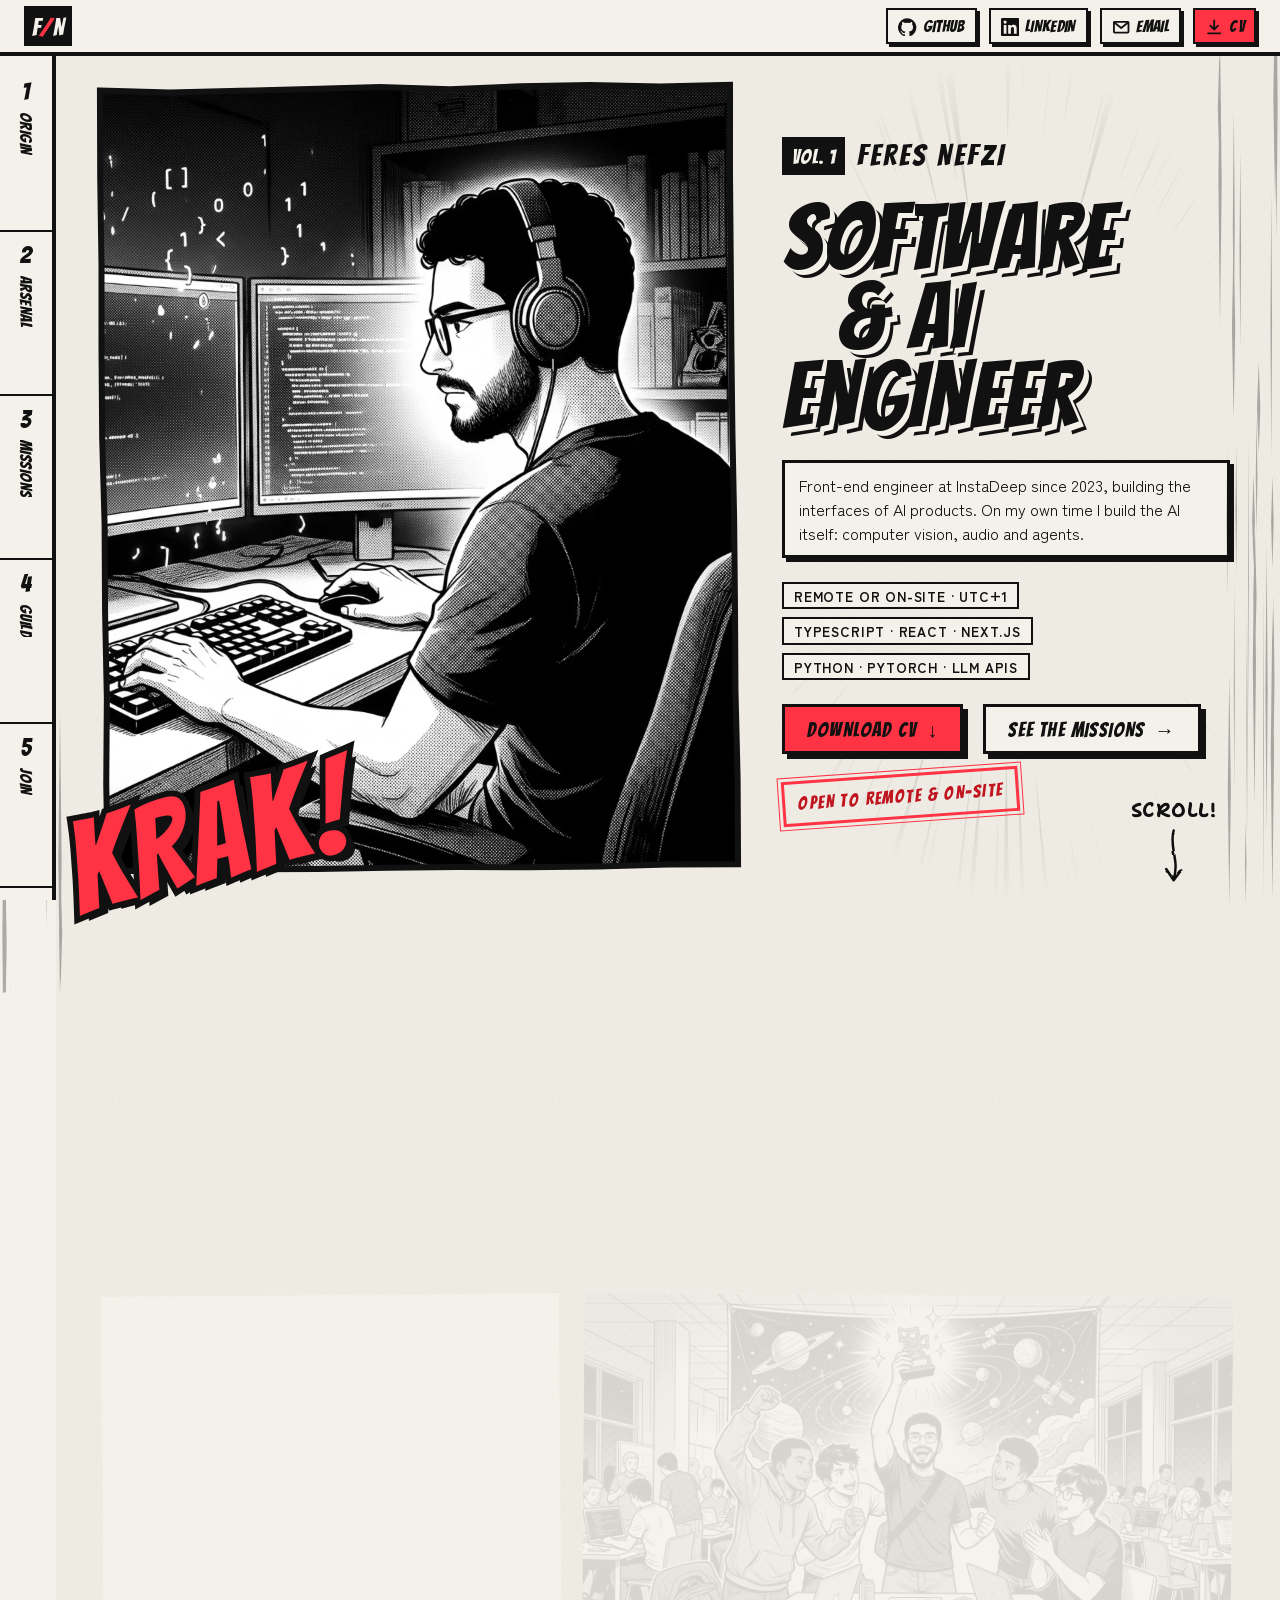
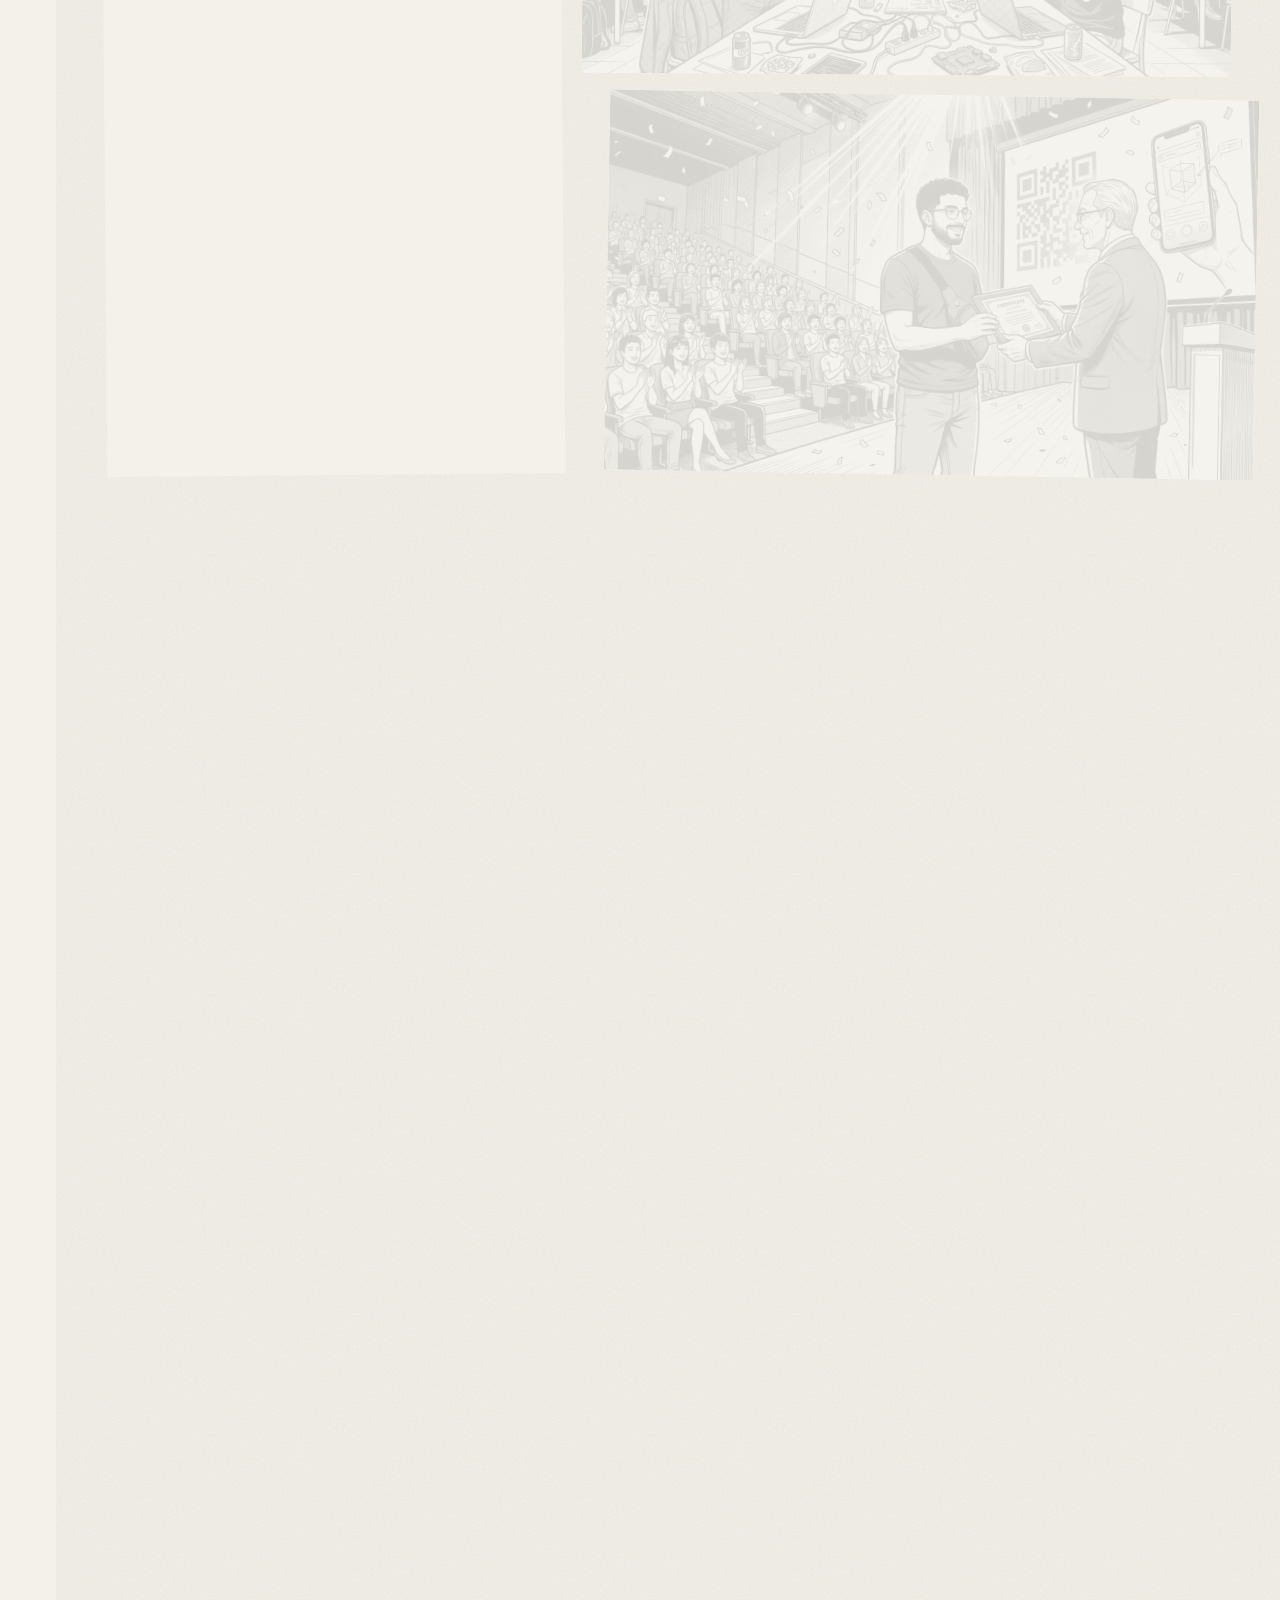
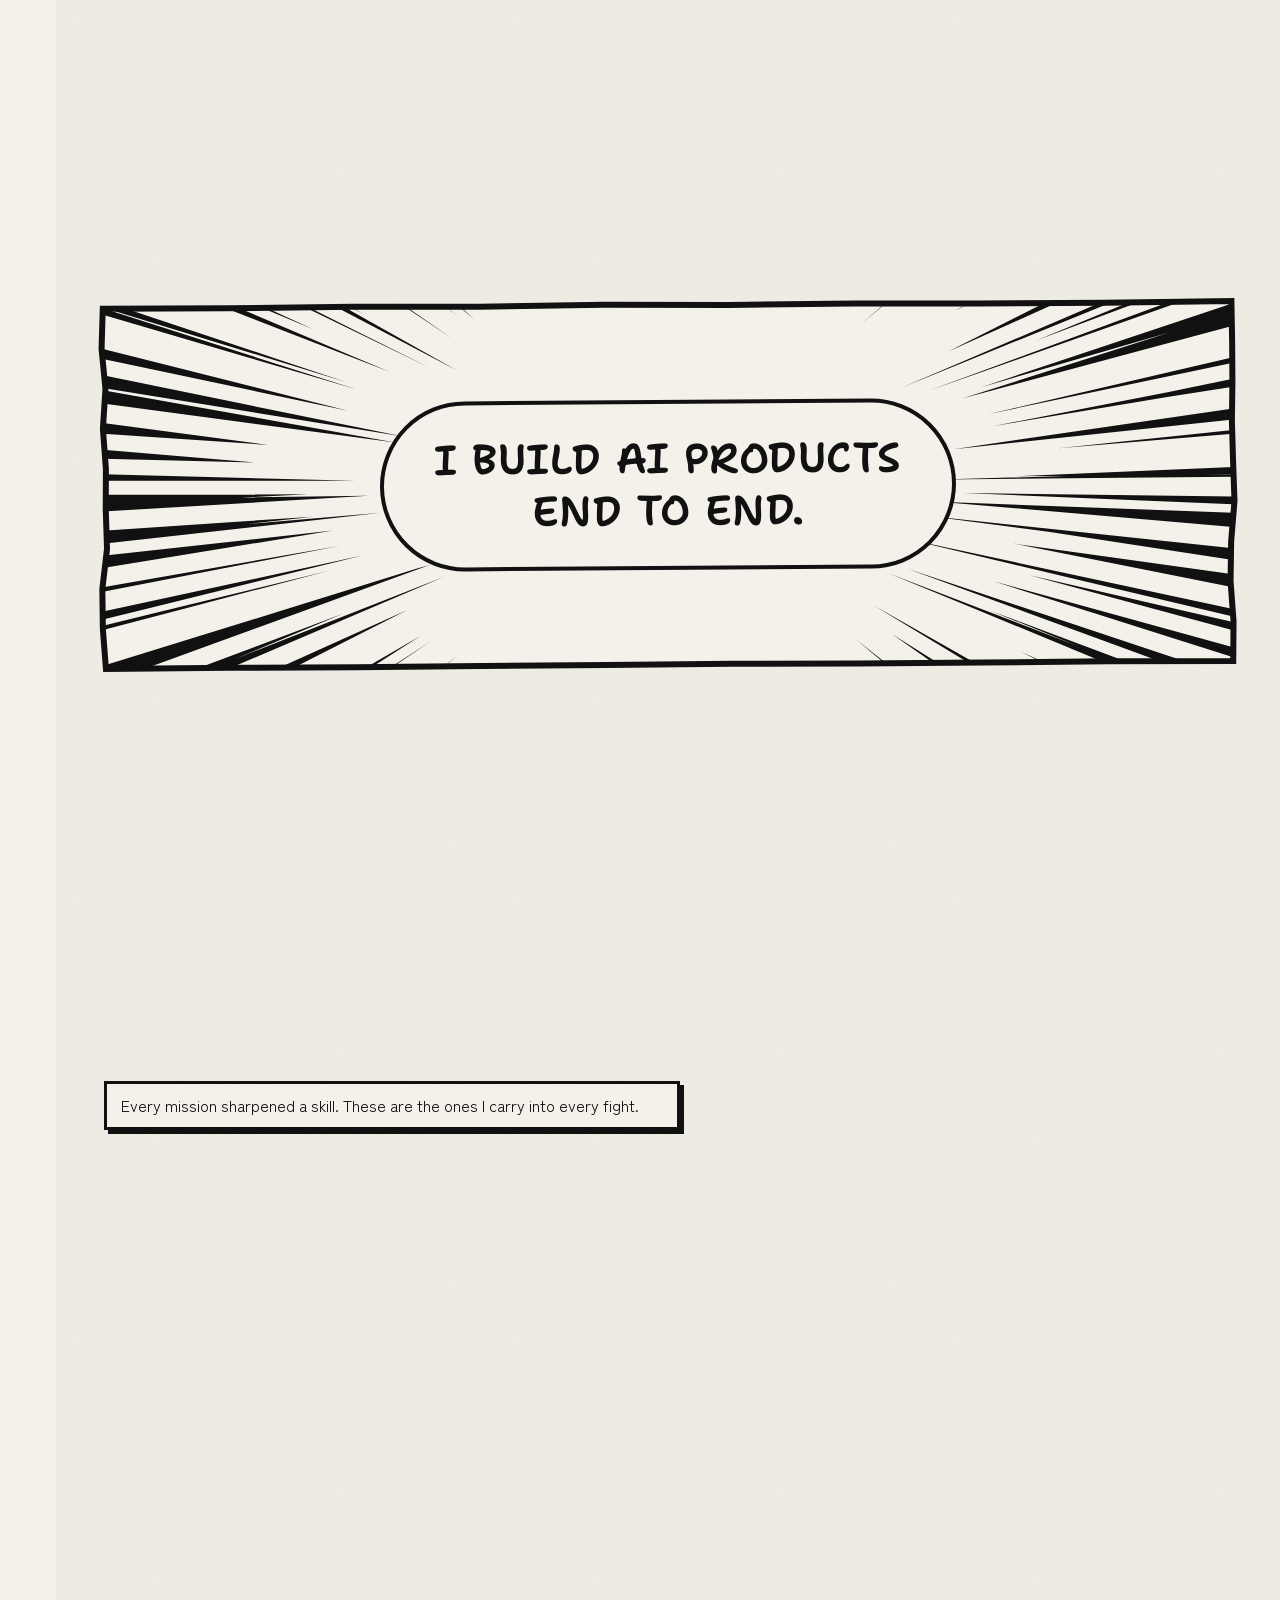
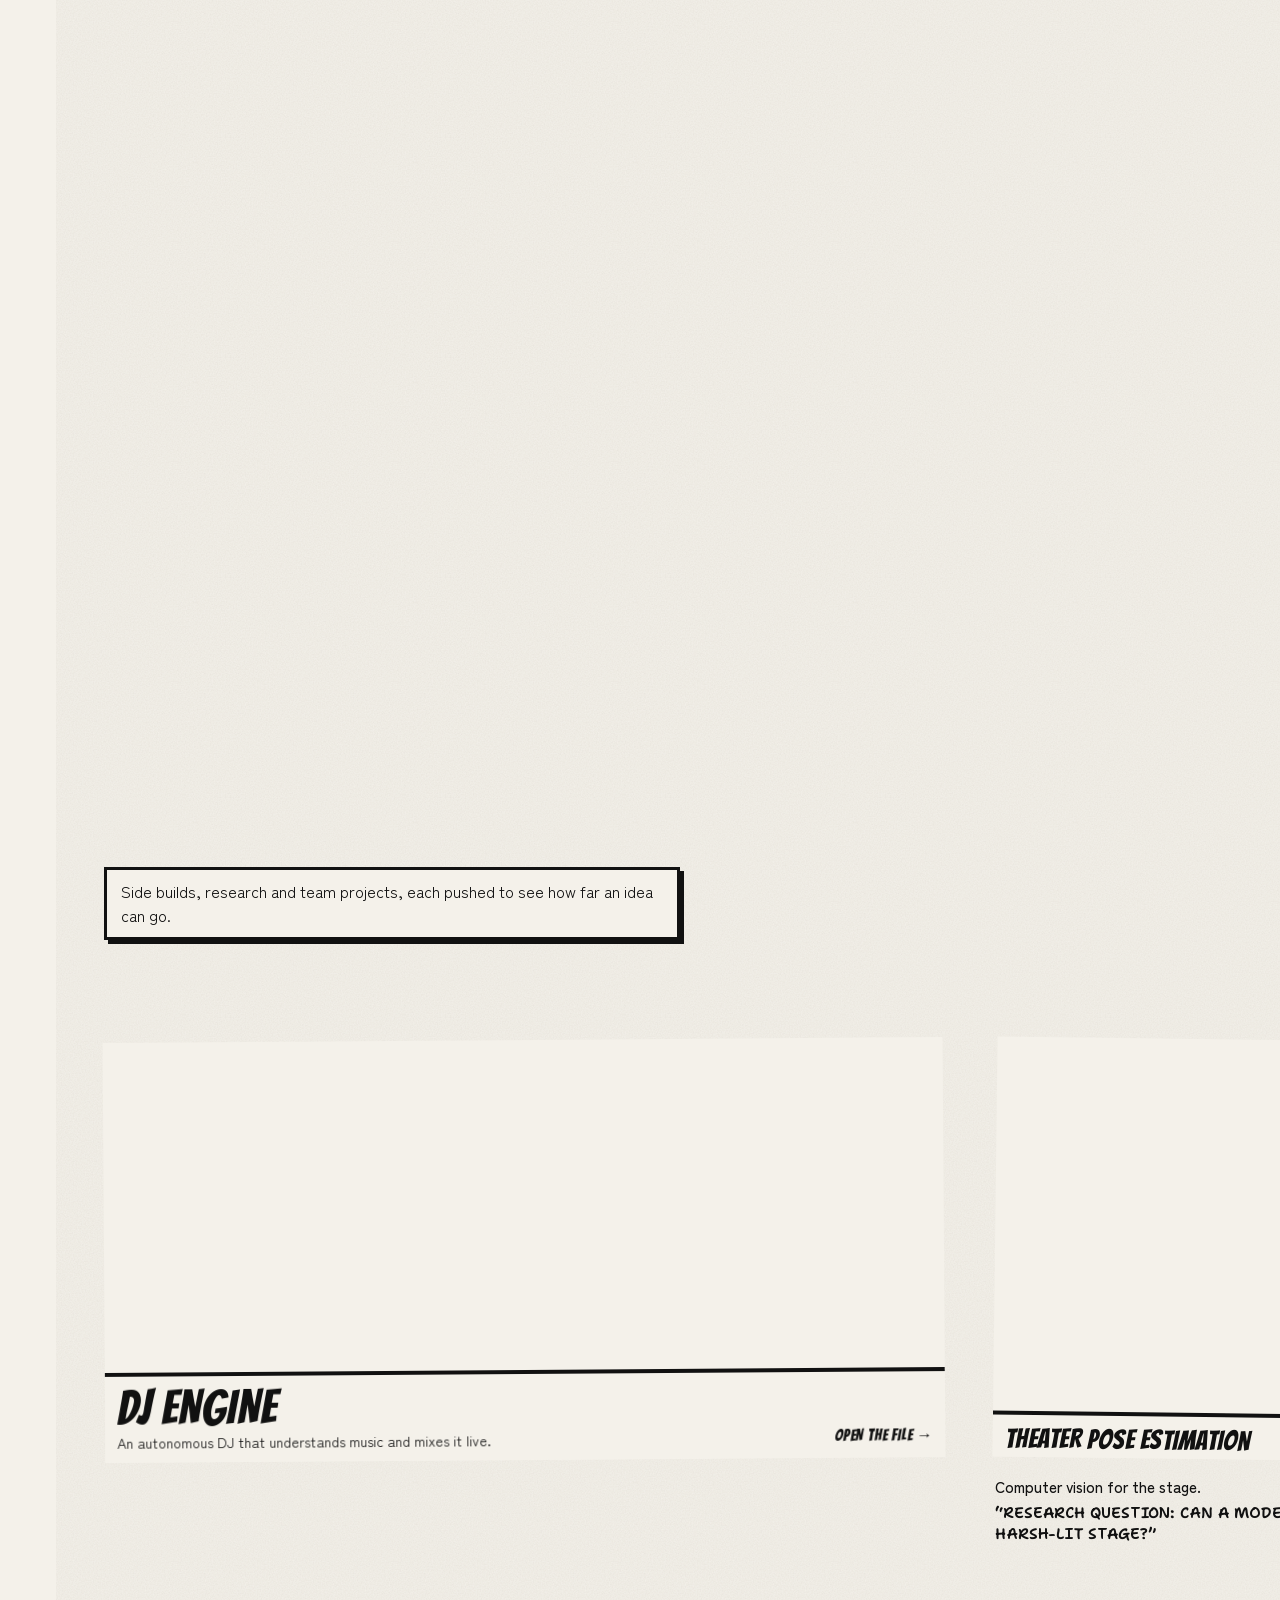
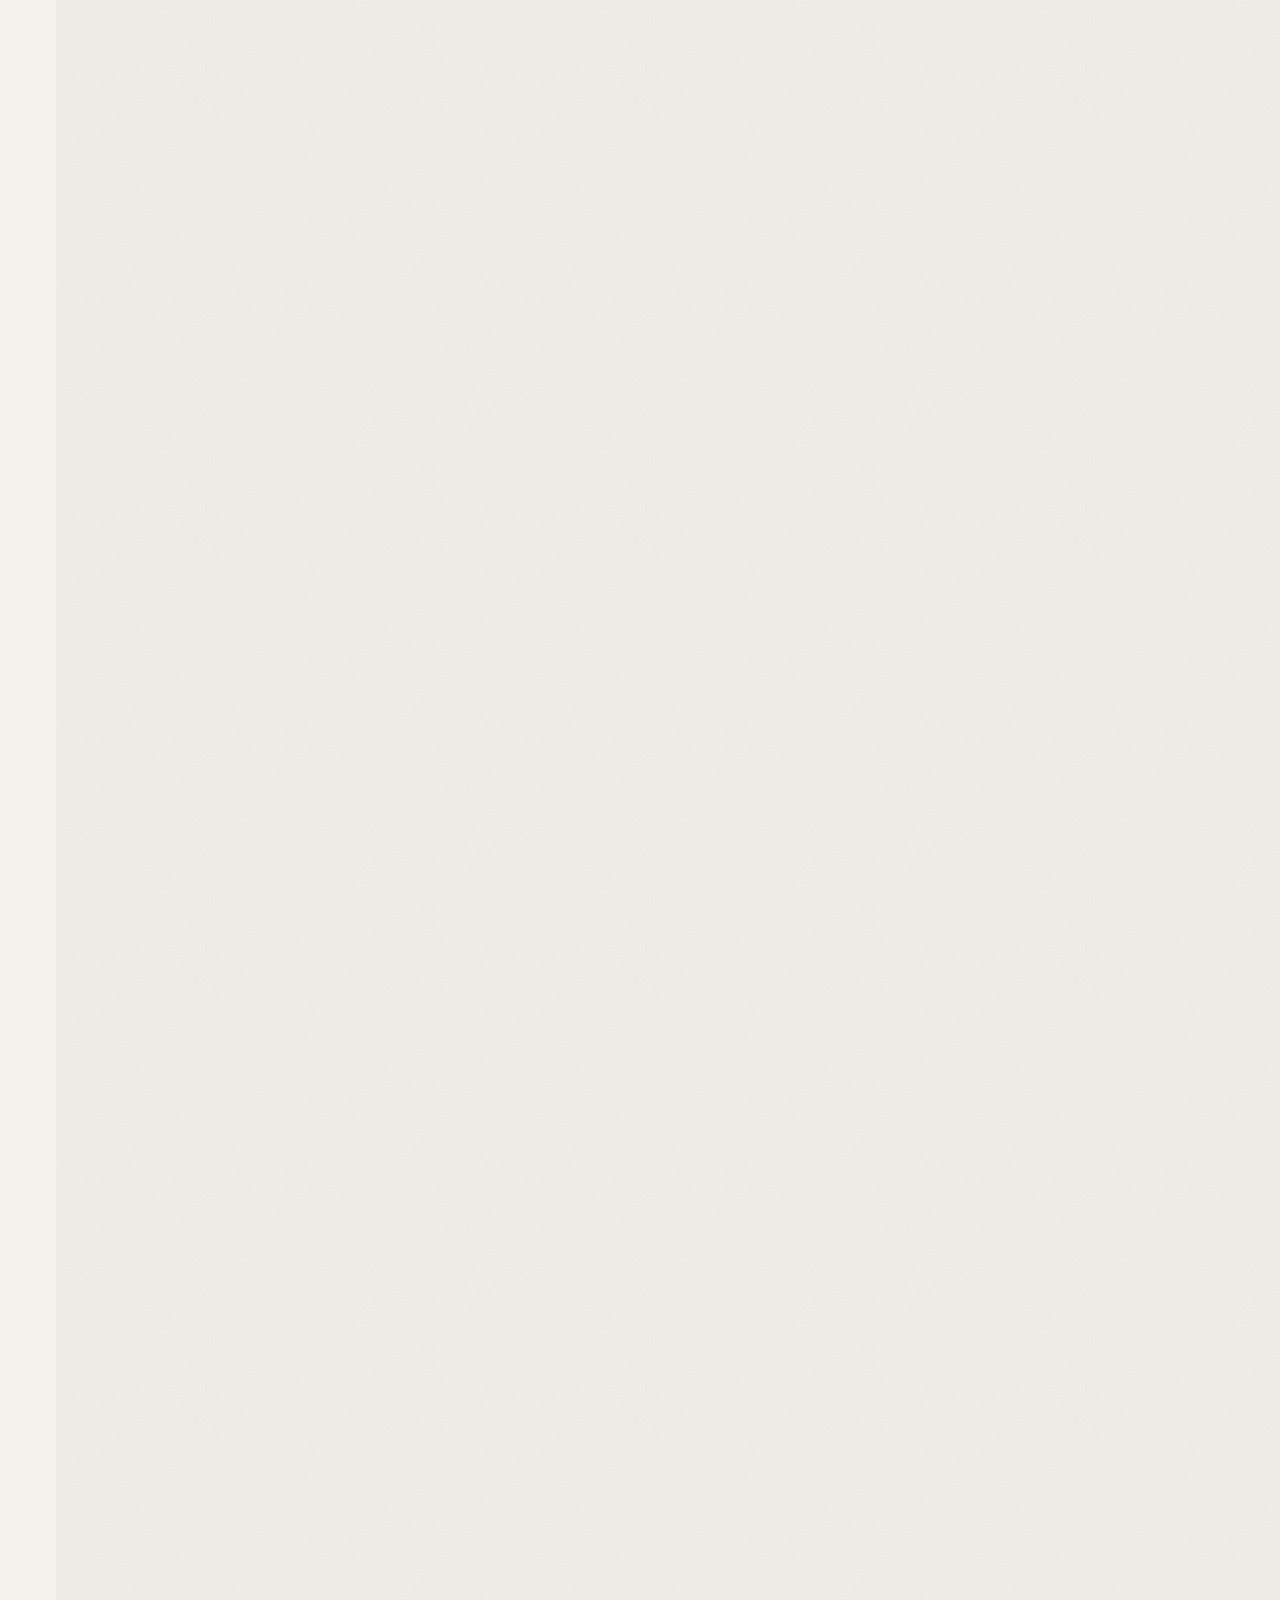
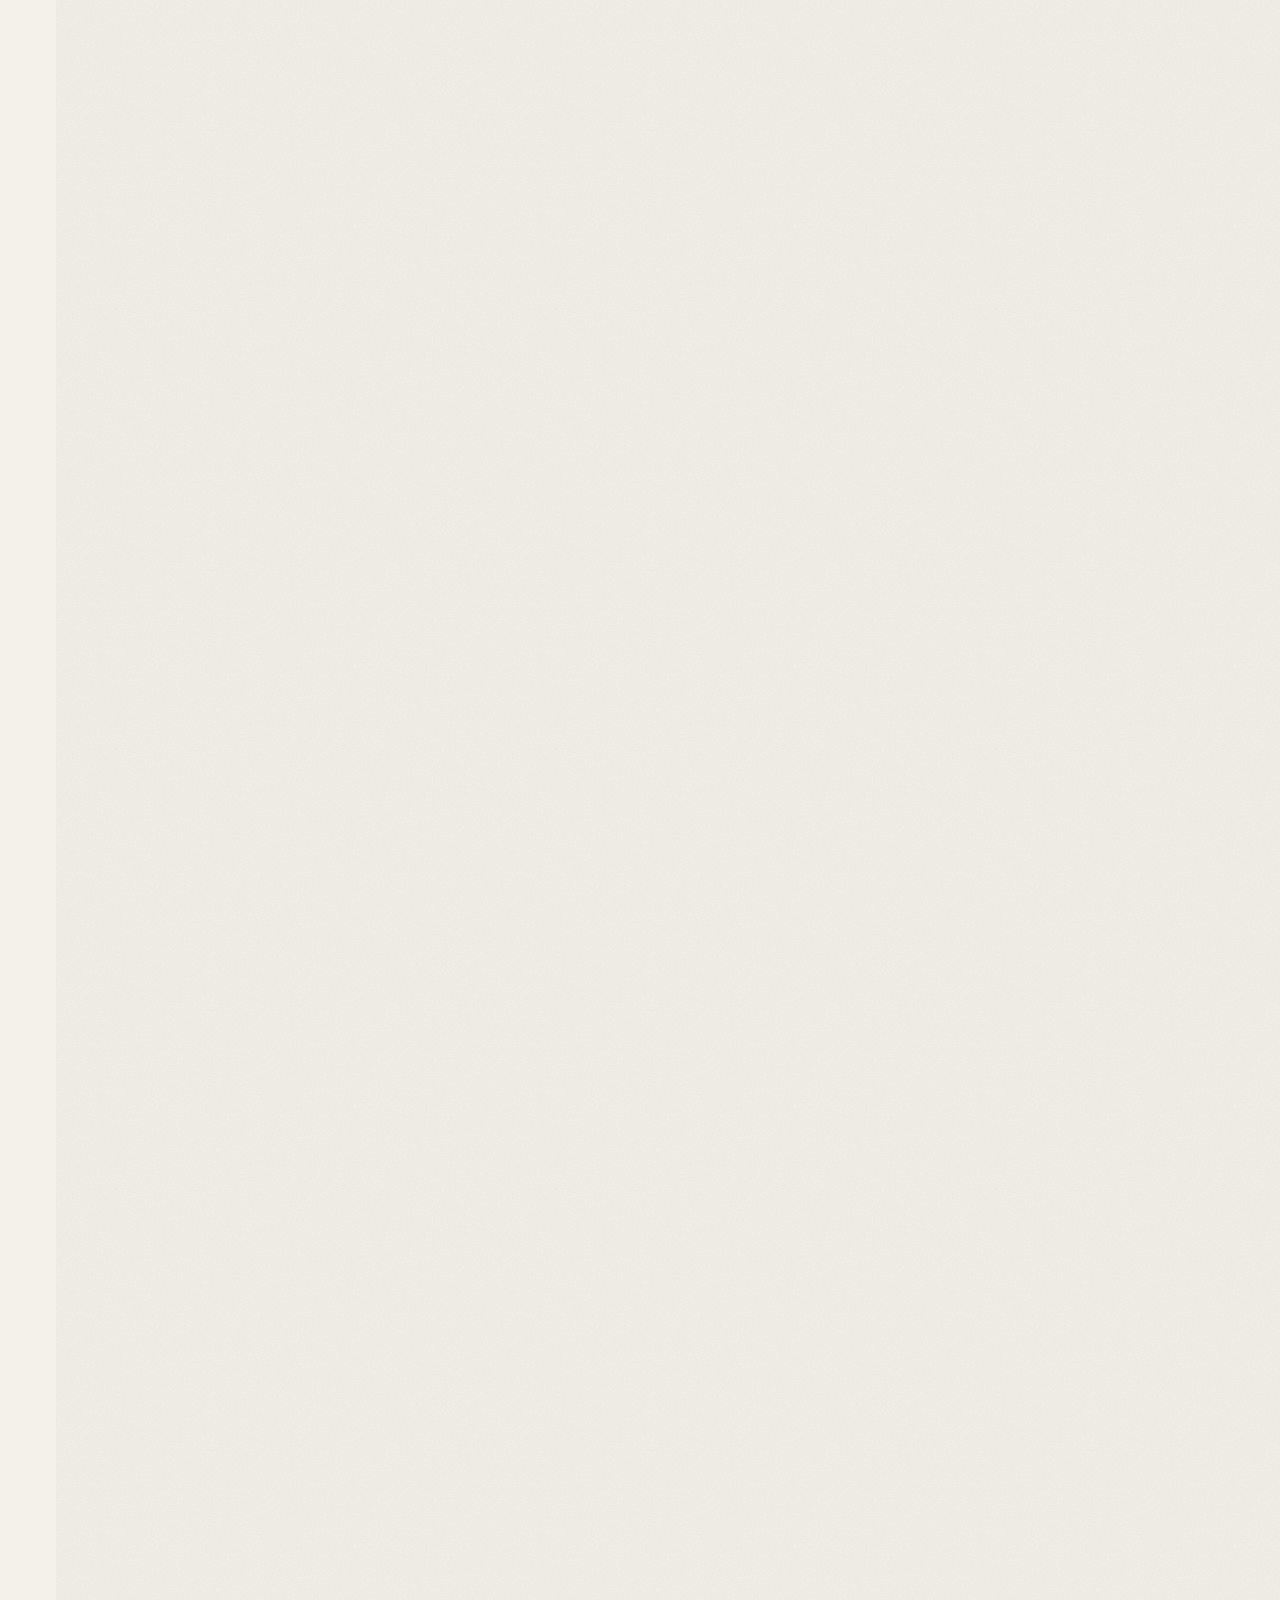
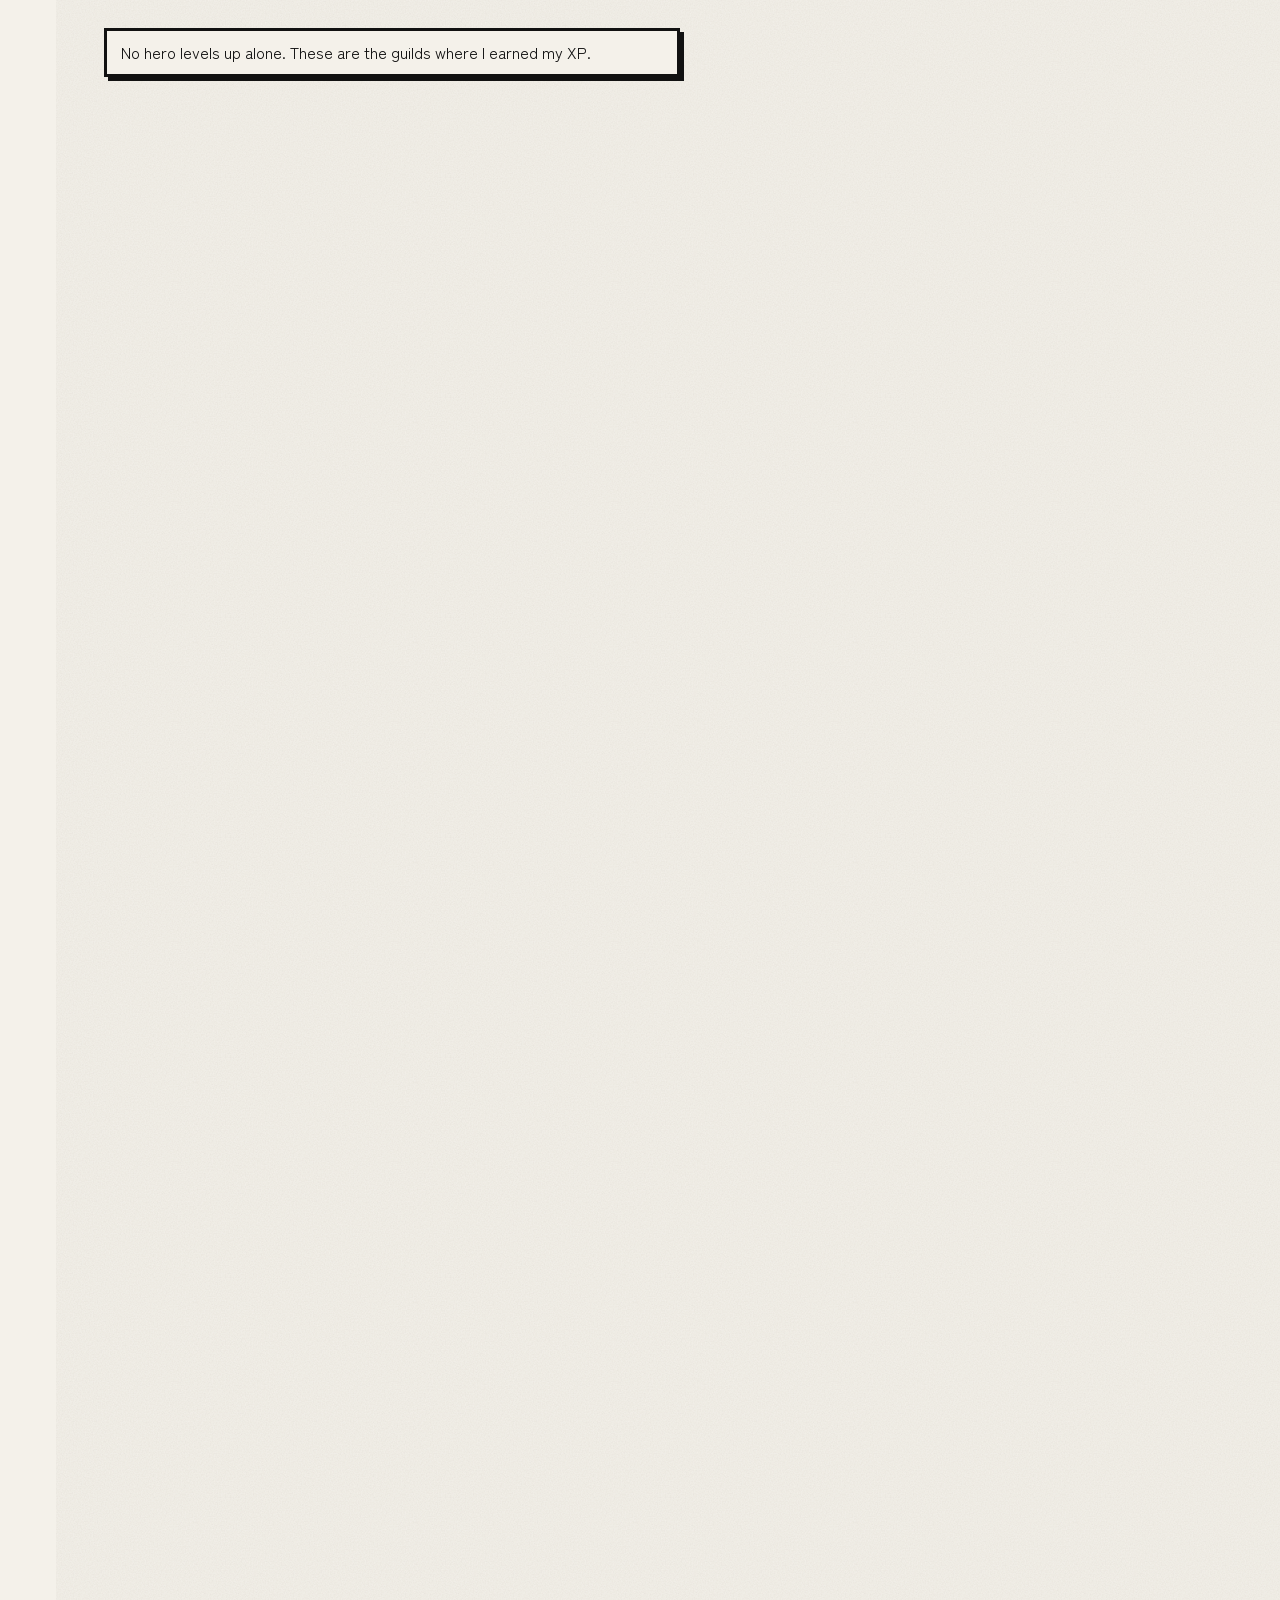
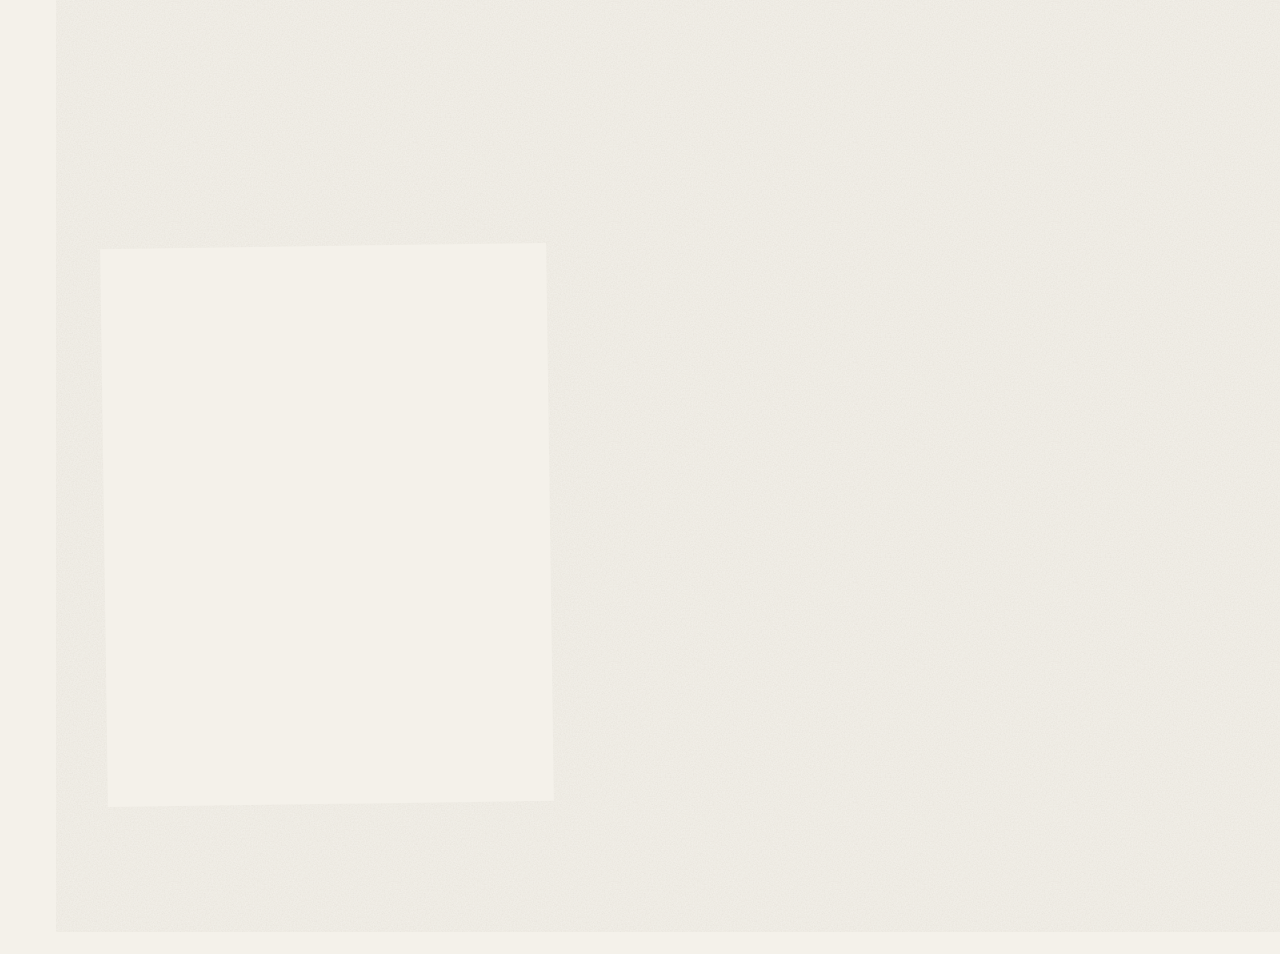
==== commit f9ad4123: "Deploy portfolio f9092d6" ====
--- a/index.html
+++ b/index.html
@@ -1,1088 +1 @@
-<!DOCTYPE html>
-<!--[if IE 8 ]><html class="no-js oldie ie8" lang="en"> <![endif]-->
-<!--[if IE 9 ]><html class="no-js oldie ie9" lang="en"> <![endif]-->
-<!--[if (gte IE 9)|!(IE)]><!-->
-<html class="no-js" lang="en">
-<!--<![endif]-->
-
-<head>
-
-	<!--- basic page needs
-   ================================================== -->
-	<meta charset="utf-8">
-	<title>Feres Nefzi</title>
-	<meta name="description" content="">
-	<meta name="author" content="">
-
-	<!-- mobile specific metas
-   ================================================== -->
-	<meta name="viewport" content="width=device-width, initial-scale=1, maximum-scale=1">
-
-	<!-- CSS
-   ================================================== -->
-	<link rel="stylesheet" href="css/base.css">
-	<link rel="stylesheet" href="css/main.css">
-	<link rel="stylesheet" href="css/vendor.css">
-
-	<!-- script
-   ================================================== -->
-	<script src="js/modernizr.js"></script>
-	<script src="js/pace.min.js"></script>
-
-	<!-- favicons
-	================================================== -->
-	<link rel="icon" type="image/png" href="favicon.png">
-
-</head>
-
-<body id="top">
-
-	<!-- header 
-   ================================================== -->
-	<header>
-		<div class="row">
-
-			<div class="top-bar">
-				<a class="menu-toggle" href="#"><span>Menu</span></a>
-
-				<div class="logo">
-					<a href="index.html">Feres Nefzi</a>
-				</div>
-
-				<nav id="main-nav-wrap">
-					<ul class="main-navigation">
-						<li class="current"><a class="smoothscroll" href="#intro" title="">Home</a></li>
-						<li><a class="smoothscroll" href="#about" title="">About</a></li>
-						<li><a class="smoothscroll" href="#resume" title="">Resume</a></li>
-						<li><a class="smoothscroll" href="#portfolio" title="">Portfolio</a></li>
-						<li><a class="smoothscroll" href="#services" title="">Services</a></li>
-						<li><a class="smoothscroll" href="#contact" title="">Contact</a></li>
-						<li><a href="styles.html" title="">Style Demo</a></li>
-					</ul>
-				</nav>
-			</div> <!-- /top-bar -->
-
-		</div> <!-- /row -->
-	</header> <!-- /header -->
-
-	<!-- intro section
-   ================================================== -->
-	<section id="intro">
-
-		<div class="intro-overlay"></div>
-
-		<div class="intro-content">
-			<div class="row">
-
-				<div class="col-twelve">
-
-					<h5>Hello, World.</h5>
-					<h1>I'm Feres Nefzi.</h1>
-
-					<p class="intro-position">
-						<span>Computer Engineering Student</span>
-					</p>
-
-					<a class="button stroke smoothscroll" href="#about" title="">More About Me</a>
-
-				</div>
-
-			</div>
-		</div> <!-- /intro-content -->
-
-		<ul class="intro-social">
-			<li><a href="#"><i class="fa fa-facebook"></i></a></li>
-			<li><a href="#"><i class="fa fa-behance"></i></a></li>
-			<li><a href="#"><i class="fa fa-twitter"></i></a></li>
-			<li><a href="#"><i class="fa fa-dribbble"></i></a></li>
-			<li><a href="#"><i class="fa fa-instagram"></i></a></li>
-		</ul> <!-- /intro-social -->
-
-	</section> <!-- /intro -->
-
-
-	<!-- about section
-   ================================================== -->
-	<section id="about">
-
-		<div class="row section-intro">
-			<div class="col-twelve">
-
-				<h5>About</h5>
-				<h1>Let me introduce myself.</h1>
-
-				<div class="intro-info">
-
-					<img src="images/profile-pic.jpg" alt="Profile Picture">
-
-					<p class="lead">Lorem ipsum Exercitation culpa qui dolor consequat exercitation fugiat laborum ex ea
-						eiusmod ad do aliqua occaecat nisi ad irure sunt id pariatur Duis laboris amet exercitation
-						veniam labore consectetur ea id quis eiusmod.</p>
-				</div>
-
-			</div>
-		</div> <!-- /section-intro -->
-
-		<div class="row about-content">
-
-			<div class="col-six tab-full">
-
-				<h3>Profile</h3>
-				<p>Lorem ipsum Qui veniam ut consequat ex ullamco nulla in non ut esse in magna sint minim officia
-					consectetur nisi commodo ea magna pariatur nisi cillum.</p>
-
-				<ul class="info-list">
-					<li>
-						<strong>Fullname:</strong>
-						<span>Juan Dela Cruz</span>
-					</li>
-					<li>
-						<strong>Birth Date:</strong>
-						<span>September 28, 1987</span>
-					</li>
-					<li>
-						<strong>Job:</strong>
-						<span>Freelancer, Frontend Developer</span>
-					</li>
-					<li>
-						<strong>Website:</strong>
-						<span>www.kardswebsite.com</span>
-					</li>
-					<li>
-						<strong>Email:</strong>
-						<span>me@kardswebsite.com</span>
-					</li>
-
-				</ul> <!-- /info-list -->
-
-			</div>
-
-			<div class="col-six tab-full">
-
-				<h3>Skills</h3>
-				<p>Lorem ipsum Qui veniam ut consequat ex ullamco nulla in non ut esse in magna sint minim officia
-					consectetur nisi commodo ea magna pariatur nisi cillum.</p>
-
-				<ul class="skill-bars">
-					<li>
-						<div class="progress percent90"><span>90%</span></div>
-						<strong>HTML5</strong>
-					</li>
-					<li>
-						<div class="progress percent85"><span>85%</span></div>
-						<strong>CSS3</strong>
-					</li>
-					<li>
-						<div class="progress percent30"><span>20%</span></div>
-						<strong>JQuery</strong>
-					</li>
-					<li>
-						<div class="progress percent95"><span>95%</span></div>
-						<strong>PHP</strong>
-					</li>
-					<li>
-
-						<div class="progress percent75"><span>75%</span></div>
-						<strong>Wordpress</strong>
-					</li>
-
-				</ul> <!-- /skill-bars -->
-
-			</div>
-
-		</div>
-
-		<div class="row button-section">
-			<div class="col-twelve">
-				<a href="#contact" title="Hire Me" class="button stroke smoothscroll">Hire Me</a>
-				<a href="#" title="Download CV" class="button button-primary">Download CV</a>
-			</div>
-		</div>
-
-	</section> <!-- /process-->
-
-
-	<!-- resume Section
-   ================================================== -->
-	<section id="resume" class="grey-section">
-
-		<div class="row section-intro">
-			<div class="col-twelve">
-
-				<h5>Resume</h5>
-				<h1>More of my credentials.</h1>
-
-				<p class="lead">Lorem ipsum Do commodo in proident enim in dolor cupidatat adipisicing dolore officia
-					nisi aliqua incididunt Ut veniam lorem ipsum Consectetur ut in in eu do.</p>
-
-			</div>
-		</div> <!-- /section-intro-->
-
-		<div class="row resume-timeline">
-
-			<div class="col-twelve resume-header">
-
-				<h2>Work Experience</h2>
-
-			</div> <!-- /resume-header -->
-
-			<div class="col-twelve">
-
-				<div class="timeline-wrap">
-
-					<div class="timeline-block">
-
-						<div class="timeline-ico">
-							<i class="fa fa-graduation-cap"></i>
-						</div>
-
-						<div class="timeline-header">
-							<h3>UI Designer</h3>
-							<p>July 2015 - Present</p>
-						</div>
-
-						<div class="timeline-content">
-							<h4>Awesome Studio</h4>
-							<p>Lorem ipsum Occaecat do esse ex et dolor culpa nisi ex in magna consectetur nisi
-								cupidatat laboris esse eiusmod deserunt aute do quis velit esse sed Ut proident
-								cupidatat nulla esse cillum laborum occaecat nostrud sit dolor incididunt amet est
-								occaecat nisi.</p>
-						</div>
-
-					</div> <!-- /timeline-block -->
-
-					<div class="timeline-block">
-
-						<div class="timeline-ico">
-							<i class="fa fa-graduation-cap"></i>
-						</div>
-
-						<div class="timeline-header">
-							<h3>Front-end Developer</h3>
-							<p>July 2014 - June 2015</p>
-						</div>
-
-						<div class="timeline-content">
-							<h4>Super Cool Agency</h4>
-							<p>Lorem ipsum Occaecat do esse ex et dolor culpa nisi ex in magna consectetur nisi
-								cupidatat laboris esse eiusmod deserunt aute do quis velit esse sed Ut proident
-								cupidatat nulla esse cillum laborum occaecat nostrud sit dolor incididunt amet est
-								occaecat nisi incididunt.</p>
-						</div>
-
-					</div> <!-- /timeline-block -->
-
-					<div class="timeline-block">
-
-						<div class="timeline-ico">
-							<i class="fa fa-graduation-cap"></i>
-						</div>
-
-						<div class="timeline-header">
-							<h3>Web Designer</h3>
-							<p>May 2013 - June 2014</p>
-						</div>
-
-						<div class="timeline-content">
-							<h4>Great Designs Studio</h4>
-							<p>Lorem ipsum Occaecat do esse ex et dolor culpa nisi ex in magna consectetur nisi
-								cupidatat laboris esse eiusmod deserunt aute do quis velit esse sed Ut proident
-								cupidatat nulla esse cillum laborum occaecat nostrud sit dolor incididunt amet est
-								occaecat nisi incididunt.</p>
-						</div>
-
-					</div> <!-- /timeline-block -->
-
-				</div> <!-- /timeline-wrap -->
-
-			</div> <!-- /col-twelve -->
-
-		</div> <!-- /resume-timeline -->
-
-		<div class="row resume-timeline">
-
-			<div class="col-twelve resume-header">
-
-				<h2>Education</h2>
-
-			</div> <!-- /resume-header -->
-
-			<div class="col-twelve">
-
-				<div class="timeline-wrap">
-
-					<div class="timeline-block">
-
-						<div class="timeline-ico">
-							<i class="fa fa-briefcase"></i>
-						</div>
-
-						<div class="timeline-header">
-							<h3>Master Degree</h3>
-							<p>July 2015 - Present</p>
-						</div>
-
-						<div class="timeline-content">
-							<h4>University of Life</h4>
-							<p>Lorem ipsum Occaecat do esse ex et dolor culpa nisi ex in magna consectetur nisi
-								cupidatat laboris esse eiusmod deserunt aute do quis velit esse sed Ut proident
-								cupidatat nulla esse cillum laborum occaecat nostrud sit dolor incididunt amet est
-								occaecat nisi.</p>
-						</div>
-
-					</div> <!-- /timeline-block -->
-
-					<div class="timeline-block">
-
-						<div class="timeline-ico">
-							<i class="fa fa-briefcase"></i>
-						</div>
-
-						<div class="timeline-header">
-							<h3>Bachelor Degree</h3>
-							<p>July 2014 - June 2015</p>
-						</div>
-
-						<div class="timeline-content">
-							<h4>State Design University</h4>
-							<p>Lorem ipsum Occaecat do esse ex et dolor culpa nisi ex in magna consectetur nisi
-								cupidatat laboris esse eiusmod deserunt aute do quis velit esse sed Ut proident
-								cupidatat nulla esse cillum laborum occaecat nostrud sit dolor incididunt amet est
-								occaecat nisi incididunt.</p>
-						</div>
-
-					</div> <!-- /timeline-block -->
-
-					<div class="timeline-block">
-
-						<div class="timeline-ico">
-							<i class="fa fa-briefcase"></i>
-						</div>
-
-						<div class="timeline-header">
-							<h3>Bachelor Degree</h3>
-							<p>May 2013 - June 2014</p>
-						</div>
-
-						<div class="timeline-content">
-							<h4>Design College</h4>
-							<p>Lorem ipsum Occaecat do esse ex et dolor culpa nisi ex in magna consectetur nisi
-								cupidatat laboris esse eiusmod deserunt aute do quis velit esse sed Ut proident
-								cupidatat nulla esse cillum laborum occaecat nostrud sit dolor incididunt amet est
-								occaecat nisi incididunt.</p>
-						</div>
-
-					</div> <!-- /timeline-block -->
-
-				</div> <!-- /timeline-wrap -->
-
-			</div> <!-- /col-twelve -->
-
-		</div> <!-- /resume-timeline -->
-
-	</section> <!-- /features -->
-
-
-	<!-- Portfolio Section
-   ================================================== -->
-	<section id="portfolio">
-
-		<div class="row section-intro">
-			<div class="col-twelve">
-
-				<h5>Portfolio</h5>
-				<h1>Check Out Some of My Works.</h1>
-
-				<p class="lead">Lorem ipsum Do commodo in proident enim in dolor cupidatat adipisicing dolore officia
-					nisi aliqua incididunt Ut veniam lorem ipsum Consectetur ut in in eu do.</p>
-
-			</div>
-		</div> <!-- /section-intro-->
-
-		<div class="row portfolio-content">
-
-			<div class="col-twelve">
-
-				<!-- portfolio-wrapper -->
-				<div id="folio-wrapper" class="block-1-2 block-mob-full stack">
-
-					<div class="bgrid folio-item">
-						<div class="item-wrap">
-							<img src="images/portfolio/liberty.jpg" alt="Liberty">
-							<a href="#modal-01" class="overlay">
-								<div class="folio-item-table">
-									<div class="folio-item-cell">
-										<h3 class="folio-title">Liberty</h3>
-										<span class="folio-types">
-											Graphic Design
-										</span>
-									</div>
-								</div>
-							</a>
-						</div>
-					</div> <!-- /folio-item -->
-
-					<div class="bgrid folio-item">
-						<div class="item-wrap">
-							<img src="images/portfolio/shutterbug.jpg" alt="Shutterbug">
-							<a href="#modal-02" class="overlay">
-								<div class="folio-item-table">
-									<div class="folio-item-cell">
-										<h3 class="folio-title">Shutterbug</h3>
-										<span class="folio-types">
-											Web Design
-										</span>
-									</div>
-								</div>
-							</a>
-						</div>
-					</div> <!-- /folio-item -->
-
-					<div class="bgrid folio-item">
-						<div class="item-wrap">
-							<img src="images/portfolio/clouds.jpg" alt="Clouds">
-							<a href="#modal-03" class="overlay">
-								<div class="folio-item-table">
-									<div class="folio-item-cell">
-										<h3 class="folio-title">Clouds</h3>
-										<span class="folio-types">
-											Web Design
-										</span>
-									</div>
-								</div>
-							</a>
-						</div>
-					</div> <!-- /folio-item -->
-
-					<div class="bgrid folio-item">
-						<div class="item-wrap">
-							<img src="images/portfolio/beetle.jpg" alt="Beetle">
-							<a href="#modal-04" class="overlay">
-								<div class="folio-item-table">
-									<div class="folio-item-cell">
-										<h3 class="folio-title">Beetle</h3>
-										<span class="folio-types">
-											Branding
-										</span>
-									</div>
-								</div>
-							</a>
-						</div>
-					</div> <!-- /folio-item -->
-
-					<div class="bgrid folio-item">
-						<div class="item-wrap">
-							<img src="images/portfolio/lighthouse.jpg" alt="Lighthouse">
-							<a href="#modal-05" class="overlay">
-								<div class="folio-item-table">
-									<div class="folio-item-cell">
-										<h3 class="folio-title">Lighthouse</h3>
-										<span class="folio-types">
-											Web Development
-										</span>
-									</div>
-								</div>
-							</a>
-						</div>
-					</div> <!-- /folio-item -->
-
-					<div class="bgrid folio-item">
-						<div class="item-wrap">
-							<img src="images/portfolio/salad.jpg" alt="Salad">
-							<a href="#modal-06" class="overlay">
-								<div class="folio-item-table">
-									<div class="folio-item-cell">
-										<h3 class="folio-title">Salad</h3>
-										<span class="folio-types">
-											Branding
-										</span>
-									</div>
-								</div>
-							</a>
-						</div>
-					</div> <!-- /folio-item -->
-
-					<!-- modal popups - begin
-	            ============================================================= -->
-					<div id="modal-01" class="popup-modal slider mfp-hide">
-
-						<div class="media">
-							<img src="images/portfolio/modals/m-liberty.jpg" alt="" />
-						</div>
-
-						<div class="description-box">
-							<h4>Liberty</h4>
-							<p>Proin gravida nibh vel velit auctor aliquet. Aenean sollicitudin, lorem quis bibendum
-								auctor, nisi elit consequat ipsum, nec sagittis sem nibh id elit.</p>
-
-							<div class="categories">Web Development</div>
-						</div>
-
-						<div class="link-box">
-							<a href="http://www.behance.net">Details</a>
-							<a href="#" class="popup-modal-dismiss">Close</a>
-						</div>
-
-					</div> <!-- /modal-01 -->
-
-					<div id="modal-02" class="popup-modal slider mfp-hide">
-
-						<div class="media">
-							<img src="images/portfolio/modals/m-shutterbug.jpg" alt="" />
-						</div>
-
-						<div class="description-box">
-							<h4>Shutterbug</h4>
-							<p>Proin gravida nibh vel velit auctor aliquet. Aenean sollicitudin, lorem quis bibendum
-								auctor, nisi elit consequat ipsum, nec sagittis sem nibh id elit.</p>
-
-							<div class="categories">Web Design</div>
-						</div>
-
-						<div class="link-box">
-							<a href="http://www.behance.net">Details</a>
-							<a href="#" class="popup-modal-dismiss">Close</a>
-						</div>
-
-					</div> <!-- /modal-02 -->
-
-					<div id="modal-03" class="popup-modal slider mfp-hide">
-
-						<div class="media">
-							<img src="images/portfolio/modals/m-clouds.jpg" alt="" />
-						</div>
-
-						<div class="description-box">
-							<h4>Clouds</h4>
-							<p>Proin gravida nibh vel velit auctor aliquet. Aenean sollicitudin, lorem quis bibendum
-								auctor, nisi elit consequat ipsum, nec sagittis sem nibh id elit.</p>
-
-							<div class="categories">Web Design</div>
-						</div>
-
-						<div class="link-box">
-							<a href="http://www.behance.net">Details</a>
-							<a href="#" class="popup-modal-dismiss">Close</a>
-						</div>
-
-					</div> <!-- /modal-03 -->
-
-					<div id="modal-04" class="popup-modal slider mfp-hide">
-
-						<div class="media">
-							<img src="images/portfolio/modals/m-beetle.jpg" alt="" />
-						</div>
-
-						<div class="description-box">
-							<h4>Beetle</h4>
-							<p>Proin gravida nibh vel velit auctor aliquet. Aenean sollicitudin, lorem quis bibendum
-								auctor, nisi elit consequat ipsum, nec sagittis sem nibh id elit.</p>
-
-							<div class="categories">Branding</div>
-						</div>
-
-						<div class="link-box">
-							<a href="http://www.behance.net">Details</a>
-							<a href="#" class="popup-modal-dismiss">Close</a>
-						</div>
-
-					</div> <!-- /modal-04 -->
-
-					<div id="modal-05" class="popup-modal slider mfp-hide">
-
-						<div class="media">
-							<img src="images/portfolio/modals/m-lighthouse.jpg" alt="" />
-						</div>
-
-						<div class="description-box">
-							<h4>Lighthouse</h4>
-							<p>Proin gravida nibh vel velit auctor aliquet. Aenean sollicitudin, lorem quis bibendum
-								auctor, nisi elit consequat ipsum, nec sagittis sem nibh id elit.</p>
-
-							<div class="categories">Web Development</div>
-						</div>
-
-						<div class="link-box">
-							<a href="http://www.behance.net">Details</a>
-							<a href="#" class="popup-modal-dismiss">Close</a>
-						</div>
-
-					</div> <!-- /modal-05 -->
-
-					<div id="modal-06" class="popup-modal slider mfp-hide">
-
-						<div class="media">
-							<img src="images/portfolio/modals/m-salad.jpg" alt="" />
-						</div>
-
-						<div class="description-box">
-							<h4>Salad</h4>
-							<p>Proin gravida nibh vel velit auctor aliquet. Aenean sollicitudin, lorem quis bibendum
-								auctor, nisi elit consequat ipsum, nec sagittis sem nibh id elit.</p>
-
-							<div class="categories">Branding</div>
-						</div>
-
-						<div class="link-box">
-							<a href="http://www.behance.net">Details</a>
-							<a href="#" class="popup-modal-dismiss">Close</a>
-						</div>
-
-					</div> <!-- /modal-06 -->
-
-
-					<!-- modal popups - end
-	            ============================================================= -->
-
-				</div> <!-- /portfolio-wrapper -->
-
-			</div> <!-- /twelve -->
-
-		</div> <!-- /portfolio-content -->
-
-	</section> <!-- /portfolio -->
-
-
-	<!-- CTA Section
-   ================================================== -->
-	<section id="cta" class="grey-section">
-
-		<div class="row cta-content">
-
-			<div class="col-twelve section-ads">
-
-				<h2 class="h01"><a href="http://www.dreamhost.com/r.cgi?287326|STYLESHOUT">Styleshout Recommends
-						Dreamhost.</a></h2>
-
-				<p class="lead">
-					Looking for an awesome and reliable webhosting? Try <a
-						href="http://www.dreamhost.com/r.cgi?287326|STYLESHOUT"><span>DreamHost</span></a>.
-					Get <span>$50 off</span> when you sign up with the promocode <span>styleshout</span>.
-					<!-- Simply type	the promocode in the box labeled “Promo Code” when placing your order. -->
-				</p>
-
-				<div class="action">
-					<a class="button button-primary large" href="http://www.dreamhost.com/r.cgi?287326|STYLESHOUT">Sign
-						Up Now</a>
-				</div>
-
-			</div>
-
-		</div> <!-- /cta-content -->
-
-	</section> <!-- /cta -->
-
-
-	<!-- services Section
-   ================================================== -->
-	<section id="services">
-
-		<div class="overlay"></div>
-
-		<div class="row section-intro">
-			<div class="col-twelve">
-
-				<h5>Services</h5>
-				<h1>What Can I Do For You?</h1>
-
-				<p class="lead">Lorem ipsum Do commodo in proident enim in dolor cupidatat adipisicing dolore officia
-					nisi aliqua incididunt Ut veniam lorem ipsum Consectetur ut in in eu do.</p>
-
-			</div>
-		</div> <!-- /section-intro -->
-
-		<div class="row services-content">
-
-			<div id="owl-slider" class="owl-carousel services-list">
-
-				<div class="service">
-
-					<span class="icon"><i class="icon-earth"></i></span>
-
-					<div class="service-content">
-
-						<h3>Webdesign</h3>
-
-						<p class="desc">Sed ut perspiciatis unde omnis iste natus error sit voluptatem accusantium
-							doloremque laudantium, totam rem aperiam, eaque ipsa quae ab illo inventore veritatis et
-							quasi architecto beatae vitae dicta sunt explicabo. Nemo enim ipsam voluptatem quia voluptas
-							sit aspernatur aut odit aut fugit.
-						</p>
-
-					</div>
-
-				</div> <!-- /service -->
-
-				<div class="service">
-
-					<span class="icon"><i class="icon-window"></i></span>
-
-					<div class="service-content">
-
-						<h3>Web Development</h3>
-
-						<p class="desc">Sed ut perspiciatis unde omnis iste natus error sit voluptatem accusantium
-							doloremque laudantium, totam rem aperiam, eaque ipsa quae ab illo inventore veritatis et
-							quasi architecto beatae vitae dicta sunt explicabo. Nemo enim ipsam voluptatem quia voluptas
-							sit aspernatur aut odit aut fugit.
-						</p>
-
-					</div>
-
-				</div> <!-- /service -->
-
-				<div class="service">
-
-					<span class="icon"><i class="icon-paint-brush"></i></span>
-
-					<div class="service-content">
-
-						<h3>Branding</h3>
-
-						<p class="desc">Sed ut perspiciatis unde omnis iste natus error sit voluptatem accusantium
-							doloremque laudantium, totam rem aperiam, eaque ipsa quae ab illo inventore veritatis et
-							quasi architecto beatae vitae dicta sunt explicabo. Nemo enim ipsam voluptatem quia voluptas
-							sit aspernatur aut odit aut fugit.
-						</p>
-
-					</div>
-
-				</div> <!-- /service -->
-
-				<div class="service">
-
-					<span class="icon"><i class="icon-toggles"></i></span>
-
-					<div class="service-content">
-
-						<h3>UI/UX Design</h3>
-
-						<p class="desc">Sed ut perspiciatis unde omnis iste natus error sit voluptatem accusantium
-							doloremque laudantium, totam rem aperiam, eaque ipsa quae ab illo inventore veritatis et
-							quasi architecto beatae vitae dicta sunt explicabo. Nemo enim ipsam voluptatem quia voluptas
-							sit aspernatur aut odit aut fugit.
-						</p>
-
-					</div>
-
-				</div> <!-- /service -->
-
-				<div class="service">
-
-					<span class="icon"><i class="icon-image"></i></span>
-
-					<div class="service-content">
-
-						<h3>Graphics Design</h3>
-
-						<p class="desc">Sed ut perspiciatis unde omnis iste natus error sit voluptatem accusantium
-							doloremque laudantium, totam rem aperiam, eaque ipsa quae ab illo inventore veritatis et
-							quasi architecto beatae vitae dicta sunt explicabo. Nemo enim ipsam voluptatem quia voluptas
-							sit aspernatur aut odit aut fugit.
-						</p>
-
-					</div>
-
-				</div> <!-- /service -->
-
-				<div class="service">
-
-					<span class="icon"><i class="icon-chat"></i></span>
-
-					<div class="service-content">
-
-						<h3>Consultancy</h3>
-
-						<p class="desc">Sed ut perspiciatis unde omnis iste natus error sit voluptatem accusantium
-							doloremque laudantium, totam rem aperiam, eaque ipsa quae ab illo inventore veritatis et
-							quasi architecto beatae vitae dicta sunt explicabo. Nemo enim ipsam voluptatem quia voluptas
-							sit aspernatur aut odit aut fugit.
-						</p>
-
-					</div>
-
-				</div> <!-- /service -->
-
-			</div> <!-- /services-list -->
-
-		</div> <!-- /services-content -->
-
-	</section> <!-- /services -->
-
-
-	<!-- stats Section
-   ================================================== -->
-	<section id="stats" class="count-up">
-
-		<div class="row">
-			<div class="col-twelve">
-
-				<div class="block-1-6 block-s-1-3 block-tab-1-2 block-mob-full stats-list">
-
-					<div class="bgrid stat">
-
-						<div class="icon-part">
-							<i class="icon-pencil-ruler"></i>
-						</div>
-
-						<h3 class="stat-count">
-							1500
-						</h3>
-
-						<h5 class="stat-title">
-							Projects Completed
-						</h5>
-
-					</div> <!-- /stat -->
-
-					<div class="bgrid stat">
-
-						<div class="icon-part">
-							<i class="icon-users"></i>
-						</div>
-
-						<h3 class="stat-count">
-							900
-						</h3>
-
-						<h5 class="stat-title">
-							Happy Clients
-						</h5>
-
-					</div> <!-- /stat -->
-
-					<div class="bgrid stat">
-
-						<div class="icon-part">
-							<i class="icon-badge"></i>
-						</div>
-
-						<h3 class="stat-count">
-							200
-						</h3>
-
-						<h5 class="stat-title">
-							Awards Received
-						</h5>
-
-					</div> <!-- /stat -->
-
-					<div class="bgrid stat">
-
-						<div class="icon-part">
-							<i class="icon-light-bulb"></i>
-						</div>
-
-						<h3 class="stat-count">
-							120
-						</h3>
-
-						<h5 class="stat-title">
-							Crazy Ideas
-						</h5>
-
-					</div> <!-- /stat -->
-
-					<div class="bgrid stat">
-
-						<div class="icon-part">
-							<i class="icon-cup"></i>
-						</div>
-
-						<h3 class="stat-count">
-							1500
-						</h3>
-
-						<h5 class="stat-title">
-							Coffee Cups
-						</h5>
-
-					</div> <!-- /stat -->
-
-					<div class="bgrid stat">
-
-						<div class="icon-part">
-							<i class="icon-clock"></i>
-						</div>
-
-						<h3 class="stat-count">
-							7200
-						</h3>
-
-						<h5 class="stat-title">
-							Hours
-						</h5>
-
-					</div> <!-- /stat -->
-
-				</div> <!-- /stats-list -->
-
-			</div> <!-- /twelve -->
-		</div> <!-- /row -->
-
-	</section> <!-- /stats -->
-
-
-	<!-- contact
-   ================================================== -->
-	<section id="contact">
-
-		<div class="row section-intro">
-			<div class="col-twelve">
-
-				<h5>Contact</h5>
-				<h1>I'd Love To Hear From You.</h1>
-
-				<p class="lead">Lorem ipsum Do commodo in proident enim in dolor cupidatat adipisicing dolore officia
-					nisi aliqua incididunt Ut veniam lorem ipsum Consectetur ut in in eu do.</p>
-
-			</div>
-		</div> <!-- /section-intro -->
-
-		<div class="row contact-form">
-
-			<div class="col-twelve">
-
-				<!-- form -->
-				<form name="contactForm" id="contactForm" method="post" action="">
-					<fieldset>
-
-						<div class="form-field">
-							<input name="contactName" type="text" id="contactName" placeholder="Name" value=""
-								minlength="2" required="">
-						</div>
-						<div class="form-field">
-							<input name="contactEmail" type="email" id="contactEmail" placeholder="Email" value=""
-								required="">
-						</div>
-						<div class="form-field">
-							<input name="contactSubject" type="text" id="contactSubject" placeholder="Subject" value="">
-						</div>
-						<div class="form-field">
-							<textarea name="contactMessage" id="contactMessage" placeholder="message" rows="10"
-								cols="50" required=""></textarea>
-						</div>
-						<div class="form-field">
-							<button class="submitform">Submit</button>
-							<div id="submit-loader">
-								<div class="text-loader">Sending...</div>
-								<div class="s-loader">
-									<div class="bounce1"></div>
-									<div class="bounce2"></div>
-									<div class="bounce3"></div>
-								</div>
-							</div>
-						</div>
-
-					</fieldset>
-				</form> <!-- Form End -->
-
-				<!-- contact-warning -->
-				<div id="message-warning">
-				</div>
-				<!-- contact-success -->
-				<div id="message-success">
-					<i class="fa fa-check"></i>Your message was sent, thank you!<br>
-				</div>
-
-			</div> <!-- /col-twelve -->
-
-		</div> <!-- /contact-form -->
-
-		<div class="row contact-info">
-
-			<div class="col-four tab-full">
-
-				<div class="icon">
-					<i class="icon-pin"></i>
-				</div>
-
-				<h5>Where to find me</h5>
-
-				<p>
-					1600 Amphitheatre Parkway<br>
-					Mountain View, CA<br>
-					94043 US
-				</p>
-
-			</div>
-
-			<div class="col-four tab-full collapse">
-
-				<div class="icon">
-					<i class="icon-mail"></i>
-				</div>
-
-				<h5>Email Me At</h5>
-
-				<p>someone@kardswebsite.com<br>
-					info@kardswebsite.com
-				</p>
-
-			</div>
-
-			<div class="col-four tab-full">
-
-				<div class="icon">
-					<i class="icon-phone"></i>
-				</div>
-
-				<h5>Call Me At</h5>
-
-				<p>Phone: (+63) 555 1212<br>
-					Mobile: (+63) 555 0100<br>
-					Fax: (+63) 555 0101
-				</p>
-
-			</div>
-
-		</div> <!-- /contact-info -->
-
-	</section> <!-- /contact -->
-
-
-	<!-- footer
-   ================================================== -->
-
-	<footer>
-		<div class="row">
-
-			<div class="col-six tab-full pull-right social">
-
-				<ul class="footer-social">
-					<li><a href="#"><i class="fa fa-facebook"></i></a></li>
-					<li><a href="#"><i class="fa fa-behance"></i></a></li>
-					<li><a href="#"><i class="fa fa-twitter"></i></a></li>
-					<li><a href="#"><i class="fa fa-dribbble"></i></a></li>
-					<li><a href="#"><i class="fa fa-instagram"></i></a></li>
-				</ul>
-
-			</div>
-
-			<div class="col-six tab-full">
-				<div class="copyright">
-					<span>© Copyright Kards 2016.</span>
-					<span>Design by <a href="http://www.styleshout.com/">styleshout</a></span>
-				</div>
-			</div>
-
-			<div id="go-top">
-				<a class="smoothscroll" title="Back to Top" href="#top"><i class="fa fa-long-arrow-up"></i></a>
-			</div>
-
-		</div> <!-- /row -->
-	</footer>
-
-	<div id="preloader">
-		<div id="loader"></div>
-	</div>
-
-	<!-- Java Script
-   ================================================== -->
-	<script src="js/jquery-2.1.3.min.js"></script>
-	<script src="js/plugins.js"></script>
-	<script src="js/main.js"></script>
-
-</body>
-
-</html>+<!DOCTYPE html><!--DIQRl_HESL_POPmhuTGKI--><html lang="en"><head><meta charSet="utf-8"/><meta name="viewport" content="width=device-width, initial-scale=1"/><link rel="preload" as="image" imageSrcSet="/_img/manga/cover-16.webp 16w, /_img/manga/cover-32.webp 32w, /_img/manga/cover-48.webp 48w, /_img/manga/cover-64.webp 64w, /_img/manga/cover-96.webp 96w, /_img/manga/cover-128.webp 128w, /_img/manga/cover-256.webp 256w, /_img/manga/cover-384.webp 384w, /_img/manga/cover-640.webp 640w, /_img/manga/cover-750.webp 750w, /_img/manga/cover-828.webp 828w, /_img/manga/cover-1080.webp 1080w, /_img/manga/cover-1200.webp 1200w, /_img/manga/cover-1920.webp 1920w, /_img/manga/cover-2048.webp 2048w, /_img/manga/cover-3840.webp 3840w" imageSizes="(min-width: 1024px) 1400px, 220vw"/><link rel="stylesheet" href="/_next/static/css/721074fa89608ee7.css" data-precedence="next"/><link rel="stylesheet" href="/_next/static/css/17f7c158eba8ad7c.css" data-precedence="next"/><link rel="stylesheet" href="/_next/static/css/7853268cfb1b06de.css" data-precedence="next"/><link rel="preload" as="script" fetchPriority="low" href="/_next/static/chunks/webpack-a282238ce6d4e478.js"/><script src="/_next/static/chunks/4bd1b696-c023c6e3521b1417.js" async=""></script><script src="/_next/static/chunks/255-379c01dac331dc2b.js" async=""></script><script src="/_next/static/chunks/main-app-199c211e13765c55.js" async=""></script><script src="/_next/static/chunks/118-41cef40eb259bae9.js" async=""></script><script src="/_next/static/chunks/app/page-0ab5e2d39758e6de.js" async=""></script><title>Feres Nefzi — Software &amp; AI Engineer</title><meta name="description" content="Feres Nefzi is a software and AI engineer who builds AI products end to end: computer vision, audio ML, agent tooling and the React and Next.js interfaces around them. Open to remote and on-site roles."/><link rel="canonical" href="https://iknight18.github.io"/><meta property="og:title" content="Feres Nefzi — Software &amp; AI Engineer"/><meta property="og:description" content="Feres Nefzi is a software and AI engineer who builds AI products end to end: computer vision, audio ML, agent tooling and the React and Next.js interfaces around them. Open to remote and on-site roles."/><meta property="og:url" content="https://iknight18.github.io"/><meta property="og:type" content="website"/><meta name="twitter:card" content="summary"/><meta name="twitter:title" content="Feres Nefzi — Software &amp; AI Engineer"/><meta name="twitter:description" content="Feres Nefzi is a software and AI engineer who builds AI products end to end: computer vision, audio ML, agent tooling and the React and Next.js interfaces around them. Open to remote and on-site roles."/><link rel="icon" href="/icon.svg?4a6fe679d8f6ae91" type="image/svg+xml" sizes="any"/><link rel="apple-touch-icon" href="/apple-icon.png?0b526a90244ce5f0" type="image/png" sizes="180x180"/><script src="/_next/static/chunks/polyfills-42372ed130431b0a.js" noModule=""></script></head><body class="__variable_4e7f7d __variable_2af979 __variable_762edc antialiased"><div hidden=""><!--$--><!--/$--></div><svg aria-hidden="true" focusable="false" width="0" height="0" style="position:absolute;width:0;height:0"><defs><filter id="rough-ink-heavy" x="-10%" y="-10%" width="120%" height="120%"><feTurbulence type="fractalNoise" baseFrequency="0.06" numOctaves="2" seed="3" result="noise"></feTurbulence><feDisplacementMap in="SourceGraphic" in2="noise" scale="5" xChannelSelector="R" yChannelSelector="G"></feDisplacementMap></filter></defs></svg><script>(function(){try{var d=document.documentElement;if(matchMedia("(prefers-reduced-motion: reduce)").matches)return;d.dataset.intro="pending";setTimeout(function(){if(d.dataset.intro==="pending")d.dataset.intro="skipped"},2000)}catch(e){}})();</script><a href="#missions" class="ink-button sr-only !fixed left-3 top-3 z-[70] focus:not-sr-only">Skip to missions</a><header data-top-bar="true" class="sticky top-0 z-50 border-b-[4px] border-ink bg-paper"><div class="mx-auto flex h-[calc(var(--nav-h)-4px)] max-w-[1400px] items-center justify-between gap-3 px-3 sm:px-6"><a href="#cover" class="lettering shrink-0 bg-ink px-2 pb-0.5 pt-1.5 text-2xl text-paper" aria-label="Cover: Feres Nefzi"><span aria-hidden="true">F<span class="text-signal">/</span>N</span></a><nav aria-label="Contact"><ul class="flex items-center gap-2 sm:gap-3"><li><a href="https://github.com/iknight18" data-bar-action="github" class="lettering flex h-9 min-w-9 items-center justify-center gap-1.5 border-[2.5px] border-ink px-2 pt-0.5 text-[1.05rem] shadow-[3px_3px_0_var(--ink)] transition-colors hover:bg-ink hover:text-paper sm:px-2.5 bg-paper"><svg aria-hidden="true" viewBox="0 0 24 24" class="size-[1.15rem] shrink-0" fill="currentColor" stroke="none" stroke-width="2.4" stroke-linecap="round" stroke-linejoin="round"><path d="M12 .3a12 12 0 0 0-3.8 23.38c.6.12.83-.26.83-.57l-.02-2.04c-3.34.72-4.04-1.61-4.04-1.61-.55-1.39-1.33-1.76-1.33-1.76-1.09-.74.08-.73.08-.73 1.2.09 1.84 1.24 1.84 1.24 1.07 1.83 2.8 1.3 3.49 1 .11-.78.42-1.31.76-1.61-2.67-.3-5.47-1.33-5.47-5.93 0-1.31.47-2.38 1.24-3.22-.14-.3-.54-1.52.1-3.18 0 0 1.01-.32 3.3 1.23a11.5 11.5 0 0 1 6 0c2.28-1.55 3.29-1.23 3.29-1.23.64 1.66.24 2.88.12 3.18.77.84 1.23 1.91 1.23 3.22 0 4.61-2.8 5.62-5.48 5.92.43.37.81 1.1.81 2.22l-.01 3.29c0 .32.21.69.82.57A12 12 0 0 0 12 .3"></path></svg><span class="sr-only sm:not-sr-only">GitHub</span></a></li><li><a href="https://www.linkedin.com/in/feres-nefzi" data-bar-action="linkedin" class="lettering flex h-9 min-w-9 items-center justify-center gap-1.5 border-[2.5px] border-ink px-2 pt-0.5 text-[1.05rem] shadow-[3px_3px_0_var(--ink)] transition-colors hover:bg-ink hover:text-paper sm:px-2.5 bg-paper"><svg aria-hidden="true" viewBox="0 0 24 24" class="size-[1.15rem] shrink-0" fill="currentColor" stroke="none" stroke-width="2.4" stroke-linecap="round" stroke-linejoin="round"><path d="M20.45 20.45h-3.56v-5.57c0-1.33-.02-3.04-1.85-3.04-1.85 0-2.14 1.45-2.14 2.94v5.67H9.35V9h3.41v1.56h.05c.48-.9 1.64-1.85 3.37-1.85 3.6 0 4.27 2.37 4.27 5.46v6.28zM5.34 7.43a2.06 2.06 0 1 1 0-4.13 2.06 2.06 0 0 1 0 4.13zm1.78 13.02H3.56V9h3.56v11.45zM22.22 0H1.77C.79 0 0 .77 0 1.73v20.54C0 23.23.79 24 1.77 24h20.45c.98 0 1.78-.77 1.78-1.73V1.73C24 .77 23.2 0 22.22 0z"></path></svg><span class="sr-only sm:not-sr-only">LinkedIn</span></a></li><li><a href="mailto:feresnefzi18@gmail.com" data-bar-action="email" class="lettering flex h-9 min-w-9 items-center justify-center gap-1.5 border-[2.5px] border-ink px-2 pt-0.5 text-[1.05rem] shadow-[3px_3px_0_var(--ink)] transition-colors hover:bg-ink hover:text-paper sm:px-2.5 bg-paper"><svg aria-hidden="true" viewBox="0 0 24 24" class="size-[1.15rem] shrink-0" fill="none" stroke="currentColor" stroke-width="2.4" stroke-linecap="round" stroke-linejoin="round"><rect x="2.5" y="5" width="19" height="14" rx="1"></rect><path d="m3 6 9 7 9-7"></path></svg><span class="sr-only sm:not-sr-only">Email</span></a></li><li><a href="/feres-nefzi-cv.pdf" data-bar-action="cv" class="lettering flex h-9 min-w-9 items-center justify-center gap-1.5 border-[2.5px] border-ink px-2 pt-0.5 text-[1.05rem] shadow-[3px_3px_0_var(--ink)] transition-colors hover:bg-ink hover:text-paper sm:px-2.5 bg-signal text-ink"><svg aria-hidden="true" viewBox="0 0 24 24" class="size-[1.15rem] shrink-0" fill="none" stroke="currentColor" stroke-width="2.4" stroke-linecap="round" stroke-linejoin="round"><path d="M12 3v12m-5-5 5 5 5-5M4 20h16"></path></svg><span class="sr-only sm:not-sr-only">CV</span></a></li></ul></nav></div></header><nav aria-label="Chapters" class="fixed inset-x-0 bottom-0 z-50 border-t-[4px] border-ink bg-paper pb-[env(safe-area-inset-bottom)] lg:inset-x-auto lg:left-0 lg:top-[var(--nav-h)] lg:w-[var(--rail-w)] lg:border-r-[4px] lg:border-t-0 lg:pb-0"><ul data-chapter-tabs="true" class="grid h-[calc(var(--rail-h)-4px)] grid-cols-5 lg:flex lg:h-full lg:flex-col lg:py-3"><li class="min-w-0 lg:flex-1"><a href="#origin" data-chapter-tab="origin" class="flex h-full flex-col items-center justify-center gap-0.5 overflow-hidden border-ink px-1 transition-colors hover:bg-ink hover:text-paper aria-[current]:bg-ink aria-[current]:text-paper max-lg:border-l-[2px] max-lg:first:border-l-0 lg:justify-start lg:gap-2 lg:border-b-[2px] lg:py-3"><span aria-hidden="true" class="lettering text-xl leading-none lg:text-2xl">1</span><span class="sr-only">Chapter<!-- --> <!-- -->1<!-- -->: <!-- -->Origin</span><span aria-hidden="true" class="lettering max-w-full truncate text-[0.8rem] leading-none tracking-wide lg:max-w-none lg:text-[1.05rem] lg:[writing-mode:vertical-rl] lg:[@media(max-height:600px)]:hidden">Origin</span></a></li><li class="min-w-0 lg:flex-1"><a href="#arsenal" data-chapter-tab="arsenal" class="flex h-full flex-col items-center justify-center gap-0.5 overflow-hidden border-ink px-1 transition-colors hover:bg-ink hover:text-paper aria-[current]:bg-ink aria-[current]:text-paper max-lg:border-l-[2px] max-lg:first:border-l-0 lg:justify-start lg:gap-2 lg:border-b-[2px] lg:py-3"><span aria-hidden="true" class="lettering text-xl leading-none lg:text-2xl">2</span><span class="sr-only">Chapter<!-- --> <!-- -->2<!-- -->: <!-- -->The Arsenal</span><span aria-hidden="true" class="lettering max-w-full truncate text-[0.8rem] leading-none tracking-wide lg:max-w-none lg:text-[1.05rem] lg:[writing-mode:vertical-rl] lg:[@media(max-height:600px)]:hidden">Arsenal</span></a></li><li class="min-w-0 lg:flex-1"><a href="#missions" data-chapter-tab="missions" class="flex h-full flex-col items-center justify-center gap-0.5 overflow-hidden border-ink px-1 transition-colors hover:bg-ink hover:text-paper aria-[current]:bg-ink aria-[current]:text-paper max-lg:border-l-[2px] max-lg:first:border-l-0 lg:justify-start lg:gap-2 lg:border-b-[2px] lg:py-3"><span aria-hidden="true" class="lettering text-xl leading-none lg:text-2xl">3</span><span class="sr-only">Chapter<!-- --> <!-- -->3<!-- -->: <!-- -->Missions</span><span aria-hidden="true" class="lettering max-w-full truncate text-[0.8rem] leading-none tracking-wide lg:max-w-none lg:text-[1.05rem] lg:[writing-mode:vertical-rl] lg:[@media(max-height:600px)]:hidden">Missions</span></a></li><li class="min-w-0 lg:flex-1"><a href="#guild" data-chapter-tab="guild" class="flex h-full flex-col items-center justify-center gap-0.5 overflow-hidden border-ink px-1 transition-colors hover:bg-ink hover:text-paper aria-[current]:bg-ink aria-[current]:text-paper max-lg:border-l-[2px] max-lg:first:border-l-0 lg:justify-start lg:gap-2 lg:border-b-[2px] lg:py-3"><span aria-hidden="true" class="lettering text-xl leading-none lg:text-2xl">4</span><span class="sr-only">Chapter<!-- --> <!-- -->4<!-- -->: <!-- -->The Guild</span><span aria-hidden="true" class="lettering max-w-full truncate text-[0.8rem] leading-none tracking-wide lg:max-w-none lg:text-[1.05rem] lg:[writing-mode:vertical-rl] lg:[@media(max-height:600px)]:hidden">Guild</span></a></li><li class="min-w-0 lg:flex-1"><a href="#join" data-chapter-tab="join" class="flex h-full flex-col items-center justify-center gap-0.5 overflow-hidden border-ink px-1 transition-colors hover:bg-ink hover:text-paper aria-[current]:bg-ink aria-[current]:text-paper max-lg:border-l-[2px] max-lg:first:border-l-0 lg:justify-start lg:gap-2 lg:border-b-[2px] lg:py-3"><span aria-hidden="true" class="lettering text-xl leading-none lg:text-2xl">5</span><span class="sr-only">Chapter<!-- --> <!-- -->5<!-- -->: <!-- -->Join the Party</span><span aria-hidden="true" class="lettering max-w-full truncate text-[0.8rem] leading-none tracking-wide lg:max-w-none lg:text-[1.05rem] lg:[writing-mode:vertical-rl] lg:[@media(max-height:600px)]:hidden">Join</span></a></li></ul></nav><div class="pb-[var(--rail-h)] lg:pb-0 lg:pl-[var(--rail-w)]"><div class="paper-grain overflow-x-clip"><main class="mx-auto max-w-[1280px] px-4 sm:px-8 lg:px-12"><section id="cover" aria-labelledby="cover-title" class="relative grid min-h-[calc(100svh-var(--nav-h))] content-center gap-y-8 py-6 lg:grid-cols-[minmax(0,7fr)_minmax(0,5fr)] lg:gap-x-12 lg:py-8"><div aria-hidden="true" class="pointer-events-none absolute hidden w-[min(9vw,140px)] min-[1360px]:flex right-full mr-3 justify-end top-10 h-[70%]"><div class="tone tone-fade h-full w-full" style="--tone-angle:180deg"></div></div><div data-cover-art="true" class="relative min-h-[52svh] sm:min-h-[60svh] lg:min-h-[calc(100svh-var(--nav-h)-4rem)]"><div class="panel absolute inset-0" data-panel="true" data-size="lg" style="--tilt:-0.6deg;--stroke-panel:clamp(3px, 0.9vw, 6px)"><div class="panel-body "><div class="halftone absolute inset-0" data-halftone="true"><img alt="Seen from behind his shoulder, Feres sits at a desk before three monitors full of code, headphones on, a steaming mug by the keyboard, code symbols drifting up from the screens like sparks." decoding="async" data-nimg="fill" class="object-cover" style="position:absolute;height:100%;width:100%;left:0;top:0;right:0;bottom:0;object-position:62% 45%;color:transparent" sizes="(min-width: 1024px) 1400px, 220vw" srcSet="/_img/manga/cover-16.webp 16w, /_img/manga/cover-32.webp 32w, /_img/manga/cover-48.webp 48w, /_img/manga/cover-64.webp 64w, /_img/manga/cover-96.webp 96w, /_img/manga/cover-128.webp 128w, /_img/manga/cover-256.webp 256w, /_img/manga/cover-384.webp 384w, /_img/manga/cover-640.webp 640w, /_img/manga/cover-750.webp 750w, /_img/manga/cover-828.webp 828w, /_img/manga/cover-1080.webp 1080w, /_img/manga/cover-1200.webp 1200w, /_img/manga/cover-1920.webp 1920w, /_img/manga/cover-2048.webp 2048w, /_img/manga/cover-3840.webp 3840w" src="/_img/manga/cover-3840.webp"/></div></div><svg class="panel-border" viewBox="0 0 1000 1000" preserveAspectRatio="none" aria-hidden="true" focusable="false"><path data-panel-border="true" d="M0.0 -1.0L111.1 2.3L222.2 1.3L333.3 -0.0L444.4 -1.7L555.6 2.1L666.7 -0.9L777.8 -1.4L888.9 1.2L1000.2 0.0L998.7 111.1L998.4 222.2L998.0 333.3L998.2 444.4L999.5 555.6L999.4 666.7L998.8 777.8L1000.7 888.9L1000.0 999.5L888.9 998.8L777.8 1000.3L666.7 1000.5L555.6 999.2L444.4 999.1L333.3 999.8L222.2 999.4L111.1 1000.1L-0.5 1000.0L-1.5 888.9L0.9 777.8L-0.5 666.7L0.2 555.6L-2.2 444.4L-1.8 333.3L-0.4 222.2L-1.0 111.1Z"></path></svg></div><div data-cover-krak="true" class="absolute -top-7 right-1 z-10 lg:-left-10 lg:-bottom-6 lg:right-auto lg:top-auto"><span aria-hidden="true" data-sfx="true" data-tone="signal" class="sfx block w-max " style="font-size:clamp(4.5rem, 10vw, 9rem);--tilt:-14deg">KRAK!</span></div></div><div data-cover-text="true" class="relative order-first flex flex-col items-start justify-center gap-5 lg:order-none lg:gap-6"><svg aria-hidden="true" focusable="false" data-speed-lines="radial" viewBox="0 0 1000 1000" preserveAspectRatio="xMidYMid slice" class="pointer-events-none absolute -inset-x-10 -inset-y-8 -z-10 h-[calc(100%+4rem)] w-[calc(100%+5rem)] text-ink/20 [mask-image:radial-gradient(closest-side,#000_55%,transparent)]"><path d="M838.9 495.6L1259.7 479.2L1260.0 500.9ZM857.0 522.3L1259.1 536.8L1257.8 558.1ZM807.0 527.6L1257.4 562.7L1256.4 573.5ZM822.0 549.7L1251.7 612.2L1250.5 619.6ZM818.5 557.8L1249.5 625.9L1246.0 645.4ZM851.5 586.6L1239.8 674.0L1235.9 689.7ZM938.0 629.8L1229.8 712.2L1227.6 719.7ZM878.4 619.9L1227.7 719.1L1221.1 740.1ZM926.9 662.6L1213.0 763.0L1207.3 778.1ZM808.6 630.9L1202.9 789.1L1196.3 804.6ZM798.9 639.9L1193.1 811.8L1183.3 832.6ZM798.6 658.9L1177.1 845.2L1164.5 868.9ZM818.1 698.6L1147.8 897.4L1141.4 907.6ZM823.7 709.0L1145.2 901.7L1131.6 922.7ZM756.9 684.6L1122.7 935.8L1111.7 951.0ZM755.7 696.9L1104.5 960.6L1099.8 966.8ZM735.0 711.3L1069.3 1003.5L1061.1 1012.6ZM758.7 746.3L1053.6 1020.7L1047.2 1027.4ZM740.4 739.2L1045.8 1028.8L1031.5 1043.3ZM775.3 809.0L1012.3 1061.3L998.8 1073.4ZM702.9 751.7L984.5 1085.5L969.2 1097.9ZM733.8 812.9L958.1 1106.4L951.7 1111.2ZM667.8 766.1L916.4 1135.8L894.2 1149.8ZM691.1 819.4L894.2 1149.8L886.2 1154.6ZM710.2 871.8L882.5 1156.7L865.6 1166.3ZM665.1 854.1L826.5 1186.3L815.6 1191.4ZM652.8 880.0L786.9 1203.8L780.1 1206.5ZM630.1 868.6L756.3 1215.5L749.7 1217.8ZM631.1 939.0L723.7 1226.3L711.2 1230.1ZM626.2 938.7L715.1 1228.9L705.1 1231.8ZM598.5 904.1L684.2 1237.3L675.8 1239.4ZM574.2 922.6L640.4 1246.9L622.5 1250.1ZM564.9 927.9L618.0 1250.8L610.0 1252.0ZM533.9 854.6L578.9 1255.9L565.5 1257.2ZM512.1 820.2L534.7 1259.2L522.6 1259.7ZM499.3 831.3L507.6 1260.0L489.1 1259.9ZM489.1 905.8L486.0 1259.9L473.3 1259.5ZM471.2 835.4L443.9 1257.9L425.8 1256.4ZM458.8 843.3L415.2 1255.3L403.6 1253.9ZM421.0 890.4L353.8 1245.8L344.7 1244.0ZM428.4 822.2L340.8 1243.1L329.2 1240.6ZM410.1 800.3L291.5 1230.8L272.7 1225.2ZM389.3 864.8L283.9 1228.6L274.7 1225.8ZM371.2 835.4L234.7 1212.2L220.4 1206.7ZM363.3 808.2L197.2 1197.1L186.5 1192.3ZM313.9 910.6L197.3 1197.1L175.2 1187.1ZM328.4 817.5L144.9 1171.9L132.2 1165.1ZM332.8 784.9L126.4 1161.9L104.3 1148.9ZM331.7 750.8L79.7 1133.2L73.2 1128.9ZM249.8 833.9L55.1 1116.2L33.7 1100.1ZM313.7 742.6L43.6 1107.7L30.8 1097.8ZM273.5 766.5L12.3 1082.8L3.4 1075.3ZM286.3 715.4L-29.2 1045.5L-41.4 1033.4ZM212.7 786.1L-29.1 1045.6L-47.7 1026.9ZM208.4 757.2L-67.4 1005.7L-72.5 999.9ZM189.9 743.6L-93.0 975.3L-102.2 963.6ZM144.6 760.7L-106.2 958.3L-119.3 940.5ZM228.3 675.7L-134.9 917.8L-141.4 907.8ZM112.1 743.2L-139.6 910.6L-148.1 896.9ZM129.1 711.5L-153.9 887.3L-166.3 865.6ZM121.8 693.6L-172.7 853.6L-180.2 839.0ZM202.3 630.4L-191.8 814.7L-200.3 795.2ZM108.1 644.2L-211.1 768.3L-215.4 756.5ZM134.9 610.5L-225.7 725.7L-229.1 714.4ZM155.5 600.0L-228.1 717.8L-231.6 705.7ZM67.9 607.8L-234.1 696.9L-240.5 671.1ZM159.7 555.0L-248.9 629.1L-251.5 613.3ZM151.5 553.2L-250.4 620.7L-252.2 608.7ZM174.0 526.5L-256.6 572.1L-258.3 551.0ZM147.8 515.6L-258.9 541.4L-259.6 525.9ZM124.6 506.1L-259.8 518.4L-260.0 506.1ZM162.1 479.1L-258.8 457.7L-258.3 448.5ZM50.0 463.5L-258.2 448.4L-256.7 428.9ZM86.2 436.6L-251.9 389.1L-250.6 380.6ZM64.3 420.8L-249.2 372.1L-246.2 356.0ZM145.0 418.3L-243.3 341.8L-237.7 317.2ZM124.7 399.5L-236.2 311.4L-231.9 295.3ZM120.9 369.8L-220.7 258.8L-216.9 247.6ZM220.6 389.0L-209.2 226.7L-203.4 212.1ZM122.0 337.6L-203.5 212.5L-192.8 187.6ZM204.7 353.5L-182.8 166.3L-178.9 158.4ZM168.8 317.2L-169.3 139.9L-161.4 125.6ZM231.9 340.1L-159.5 122.2L-145.8 99.3ZM145.8 266.4L-137.9 86.9L-130.9 76.2ZM242.9 313.4L-117.1 56.4L-113.1 50.8ZM252.4 308.0L-104.3 39.1L-96.8 29.5ZM258.8 288.4L-75.8 3.9L-66.8 -6.3ZM231.5 233.8L-45.7 -28.9L-33.7 -41.1ZM264.5 253.2L-33.5 -41.2L-15.6 -58.3ZM227.8 201.4L-16.3 -57.7L-7.5 -65.7ZM282.1 212.6L33.7 -100.2L47.9 -110.9ZM238.5 149.1L42.0 -106.5L49.8 -112.3ZM309.2 218.5L69.7 -126.4L77.4 -131.7ZM284.0 122.2L115.2 -155.4L130.3 -164.0ZM286.2 111.9L123.1 -160.0L143.4 -171.2ZM361.7 219.3L160.0 -179.7L168.3 -183.8ZM335.9 109.5L198.6 -197.7L212.5 -203.5ZM371.5 146.1L229.7 -210.3L251.6 -218.3ZM375.5 141.8L238.8 -213.7L262.3 -221.9ZM420.8 189.1L304.9 -234.5L320.0 -238.4ZM413.3 155.1L305.7 -234.7L323.7 -239.3ZM441.0 151.1L362.6 -247.5L384.2 -251.1ZM455.6 189.9L379.5 -250.4L405.2 -254.1ZM460.3 42.7L430.1 -256.8L438.4 -257.5ZM481.5 54.3L464.8 -259.2L472.1 -259.5ZM500.9 97.2L488.5 -259.9L514.9 -259.9ZM517.6 54.1L521.3 -259.7L538.7 -259.0ZM541.9 102.2L576.3 -256.2L583.1 -255.4ZM567.2 79.5L608.1 -252.3L631.6 -248.5ZM571.4 55.4L607.0 -252.4L633.8 -248.1ZM594.2 125.6L678.3 -238.8L692.6 -235.2ZM581.7 198.2L686.0 -236.9L711.1 -230.1ZM626.4 76.8L707.0 -231.3L728.0 -225.0ZM631.6 151.0L762.0 -213.4L774.4 -208.7ZM649.2 169.6L800.8 -197.9L824.9 -187.0ZM669.4 160.3L830.6 -184.3L847.8 -175.7ZM672.0 194.3L864.7 -166.8L880.4 -157.9ZM670.1 205.8L877.5 -159.6L883.1 -156.4ZM692.8 214.7L917.5 -135.1L933.5 -124.2ZM755.0 146.1L939.2 -120.3L949.5 -112.8ZM749.2 175.1L955.6 -108.3L969.3 -97.8ZM768.4 196.0L997.1 -74.8L1008.7 -64.6ZM729.9 255.6L1014.5 -59.3L1026.9 -47.7ZM791.5 225.1L1044.2 -30.5L1061.5 -12.2ZM813.3 225.4L1065.3 -8.0L1077.6 6.1ZM840.6 216.3L1078.3 6.8L1089.5 20.3ZM796.9 280.7L1109.1 45.5L1113.4 51.3ZM864.1 250.4L1124.5 66.8L1129.2 73.7ZM781.5 334.1L1150.3 106.6L1159.1 121.6ZM874.3 301.7L1167.9 137.3L1175.3 151.2ZM820.2 347.5L1182.5 165.5L1189.8 181.1ZM820.9 361.7L1196.4 195.6L1199.4 202.6ZM901.7 339.7L1202.9 211.1L1208.7 225.6ZM922.9 353.7L1216.6 246.8L1219.9 256.4ZM942.2 376.9L1229.6 287.1L1234.6 305.3ZM835.8 427.9L1240.5 328.7L1245.5 352.1ZM866.7 440.5L1248.6 369.1L1251.6 387.4ZM797.9 459.6L1251.2 384.6L1254.8 411.4ZM834.1 472.2L1256.7 429.1L1258.0 445.0ZM954.7 472.9L1258.0 444.5L1259.2 465.1Z" fill="currentColor"></path></svg><p data-cover-vol="true" class="flex items-center gap-3"><span class="lettering bg-ink px-2.5 pb-1 pt-1.5 text-xl text-paper">Vol. 1</span><span aria-hidden="true" class="lettering text-[1.6rem] leading-none tracking-[0.1em] sm:text-3xl">Feres Nefzi</span></p><h1 id="cover-title" class="lettering text-[clamp(3.3rem,7.2vw,6.6rem)] leading-[0.86] [text-shadow:0.05em_0.05em_0_var(--paper),0.085em_0.085em_0_var(--ink)]"><span class="sr-only">Feres Nefzi<!-- -->, </span><span data-cover-word="true" class="block ">Software</span><span data-cover-word="true" class="block pl-[0.6em]"> <!-- -->&amp; AI</span><span data-cover-word="true" class="block "> <!-- -->Engineer</span></h1><p class="narration max-w-md text-base">Front-end engineer at InstaDeep since 2023, building the interfaces of AI products. On my own time I build the AI itself: computer vision, audio and agents.</p><ul data-cover-facts="true" aria-label="Quick facts" class="flex flex-wrap gap-2"><li class="border-[2.5px] border-ink bg-paper px-2.5 pb-1 pt-1.5 text-[0.85rem] font-semibold uppercase leading-none tracking-[0.06em]">Remote or on-site · UTC+1</li><li class="border-[2.5px] border-ink bg-paper px-2.5 pb-1 pt-1.5 text-[0.85rem] font-semibold uppercase leading-none tracking-[0.06em]">TypeScript · React · Next.js</li><li class="border-[2.5px] border-ink bg-paper px-2.5 pb-1 pt-1.5 text-[0.85rem] font-semibold uppercase leading-none tracking-[0.06em]">Python · PyTorch · LLM APIs</li></ul><div class="flex flex-wrap items-center gap-x-5 gap-y-5"><a href="/feres-nefzi-cv.pdf" class="ink-button" data-variant="signal">Download CV<!-- --> <span aria-hidden="true">↓</span></a><a href="#missions" class="ink-button">See the missions<!-- --> <span aria-hidden="true">→</span></a><p class="stamp text-lg" data-stamp="true">Open to remote &amp; on-site</p></div><span aria-hidden="true" data-sfx-note="true" class="pointer-events-none flex w-max select-none items-center gap-1 flex-col absolute -bottom-4 right-4 hidden lg:flex" style="rotate:-6deg"><span class="hand text-xl font-bold uppercase tracking-wide text-ink">SCROLL!</span><svg viewBox="0 0 60 90" class="h-14 w-auto" focusable="false"><path data-sfx-arrow="true" d="M30 4 C 22 30, 40 52, 30 82 M18 66 L30 84 L42 68" pathLength="1" fill="none" stroke="var(--ink)" stroke-width="4" stroke-linecap="round" stroke-linejoin="round" filter="url(#rough-ink-heavy)"></path></svg></span></div></section><section id="origin" aria-labelledby="origin-title" class="relative pt-24 pb-16 lg:pt-36"><div aria-hidden="true" class="pointer-events-none absolute hidden w-[min(9vw,140px)] min-[1360px]:flex left-full ml-3 justify-start top-40 h-[60%]"><svg aria-hidden="true" focusable="false" data-speed-lines="parallel" viewBox="0 0 1000 1000" preserveAspectRatio="none" class="pointer-events-none h-full w-full text-ink/70"><path d="M542.8 240.3L1000 238.5L1000 242.1ZM213.6 75.0L1000 71.8L1000 78.3ZM211.7 85.1L1000 84.1L1000 86.2ZM159.2 213.7L1000 212.2L1000 215.3ZM483.7 359.3L1000 357.0L1000 361.6ZM455.7 641.8L1000 639.6L1000 644.0ZM450.6 668.4L1000 667.3L1000 669.6ZM170.3 732.8L1000 732.0L1000 733.7ZM656.0 303.8L1000 301.3L1000 306.3ZM478.9 50.1L1000 46.5L1000 53.6ZM203.6 806.7L1000 803.1L1000 810.4ZM478.3 47.2L1000 44.1L1000 50.2ZM589.2 31.9L1000 28.5L1000 35.2ZM537.9 176.6L1000 173.2L1000 179.9ZM46.5 750.8L1000 747.9L1000 753.7ZM403.4 154.6L1000 152.1L1000 157.2ZM440.5 570.8L1000 569.3L1000 572.3ZM408.4 617.5L1000 616.6L1000 618.3ZM647.0 759.0L1000 758.1L1000 759.8ZM449.6 692.1L1000 689.6L1000 694.6ZM3.9 279.6L1000 278.5L1000 280.8ZM719.8 164.4L1000 162.1L1000 166.7ZM507.0 278.1L1000 275.2L1000 281.1ZM598.1 511.8L1000 509.4L1000 514.2ZM286.1 195.0L1000 193.1L1000 196.9ZM698.9 149.2L1000 146.3L1000 152.0ZM729.9 981.4L1000 979.9L1000 982.9ZM152.2 368.1L1000 366.3L1000 369.9ZM18.4 319.0L1000 316.6L1000 321.5ZM116.9 703.1L1000 702.2L1000 703.9ZM463.7 646.4L1000 645.2L1000 647.6ZM78.1 386.3L1000 384.1L1000 388.5ZM288.8 959.0L1000 955.6L1000 962.5ZM294.7 228.2L1000 226.1L1000 230.3ZM237.4 108.8L1000 107.0L1000 110.5ZM357.9 235.8L1000 233.0L1000 238.5ZM291.2 478.6L1000 475.1L1000 482.1ZM335.5 627.8L1000 626.7L1000 628.8ZM215.2 775.3L1000 772.4L1000 778.3ZM424.9 178.9L1000 177.1L1000 180.7ZM749.5 68.9L1000 68.0L1000 69.8ZM314.6 91.9L1000 88.4L1000 95.4ZM460.9 431.2L1000 427.7L1000 434.8ZM71.5 418.1L1000 415.0L1000 421.1ZM637.2 400.1L1000 397.4L1000 402.8ZM469.5 485.7L1000 484.6L1000 486.9Z" fill="currentColor"></path></svg></div><header data-chapter-title="true" class="relative mb-12 flex flex-col sm:mb-16 items-start"><svg aria-hidden="true" focusable="false" data-speed-lines="parallel" viewBox="0 0 1000 1000" preserveAspectRatio="none" class="pointer-events-none absolute top-1/2 hidden h-28 w-[38vw] -translate-y-1/2 text-ink/80 lg:block right-[-6vw]"><path d="M64.9 238.8L1000 236.2L1000 241.4ZM713.0 927.0L1000 923.7L1000 930.3ZM710.2 361.0L1000 360.0L1000 361.9ZM20.4 983.9L1000 981.6L1000 986.3ZM339.1 451.9L1000 449.3L1000 454.4ZM165.1 777.4L1000 775.4L1000 779.4ZM110.9 474.1L1000 472.3L1000 475.9ZM681.0 481.5L1000 478.5L1000 484.5ZM481.4 834.2L1000 832.9L1000 835.5ZM658.5 981.8L1000 979.6L1000 983.9ZM669.0 456.3L1000 455.2L1000 457.4ZM170.4 621.6L1000 620.6L1000 622.6ZM55.2 605.6L1000 604.0L1000 607.1ZM485.4 590.5L1000 588.8L1000 592.2ZM216.2 512.5L1000 510.8L1000 514.1ZM94.4 158.2L1000 155.6L1000 160.8ZM2.7 379.3L1000 377.1L1000 381.5ZM559.7 178.1L1000 174.6L1000 181.7ZM380.4 588.0L1000 586.7L1000 589.3ZM616.1 434.0L1000 433.2L1000 434.7ZM180.0 691.6L1000 690.5L1000 692.8ZM193.6 543.0L1000 539.6L1000 546.4ZM445.0 371.3L1000 368.7L1000 374.0ZM372.3 828.6L1000 826.4L1000 830.8ZM32.1 785.7L1000 784.0L1000 787.4ZM594.7 884.8L1000 883.3L1000 886.4ZM213.8 949.7L1000 948.3L1000 951.1ZM529.6 52.1L1000 48.9L1000 55.4ZM592.0 760.0L1000 757.7L1000 762.3ZM437.0 756.4L1000 754.6L1000 758.1ZM595.9 352.3L1000 348.9L1000 355.6ZM240.9 204.5L1000 201.6L1000 207.3ZM548.6 440.4L1000 438.1L1000 442.7ZM674.6 336.8L1000 334.9L1000 338.7ZM187.1 465.9L1000 462.6L1000 469.2ZM576.3 773.8L1000 771.0L1000 776.6ZM692.9 585.0L1000 582.0L1000 588.0ZM327.9 822.8L1000 819.5L1000 826.1ZM189.8 56.9L1000 54.8L1000 58.9ZM66.7 995.1L1000 993.7L1000 996.4ZM114.2 281.9L1000 278.7L1000 285.1ZM35.9 984.9L1000 984.1L1000 985.7ZM571.2 883.7L1000 880.0L1000 887.4ZM56.7 240.9L1000 237.7L1000 244.2ZM328.2 647.9L1000 646.0L1000 649.7ZM729.8 186.0L1000 185.2L1000 186.8Z" fill="currentColor"></path></svg><div data-title-box="true" class="relative flex items-stretch border-[4px] border-ink bg-paper shadow-[7px_7px_0_var(--ink)]"><span aria-hidden="true" data-title-number="true" class="lettering flex items-center bg-ink px-3 pt-1 text-[3.25rem] text-paper sm:px-4 sm:text-[4.5rem]">1</span><h2 id="origin-title" class="lettering flex flex-col justify-center px-4 py-2 sm:px-5"><span class="text-base tracking-[0.2em] sm:text-lg">Chapter<span class="sr-only"> <!-- -->1<!-- -->:</span> </span><span class="text-[2.6rem] sm:text-6xl">Origin</span></h2></div><p data-title-kicker="true" class="hand relative mt-5 max-w-md text-lg font-semibold uppercase leading-snug sm:text-xl">Every hero starts somewhere. Mine was Tunis.<svg aria-hidden="true" focusable="false" viewBox="0 0 400 14" preserveAspectRatio="none" class="absolute -bottom-3 left-0 h-3 w-full overflow-visible"><path data-ink-underline="true" d="M3 9 C 70 4, 150 11, 230 6 S 350 3, 397 8" fill="none" stroke="var(--ink)" stroke-width="3.5" stroke-linecap="round" vector-effect="non-scaling-stroke"></path></svg></p></header><ol class="grid gap-x-[var(--gutter)] gap-y-14 lg:grid-cols-12 lg:gap-y-[var(--gutter)]"><li class="relative flex flex-col lg:col-span-5 lg:row-span-2" data-origin-panel="tunis"><figure class="relative flex h-full flex-col"><figcaption class="relative z-10 order-1 -mt-3 ml-3 mr-6 lg:absolute lg:-top-5 lg:left-5 lg:m-0 lg:max-w-[85%]"><p class="narration ">Tunis. Two years of maths and physics at IPEIT, then computer science engineering at ENICarthage.</p></figcaption><p class="bubble mb-6 max-w-[16rem] self-end text-[0.95rem] lg:hidden" data-bubble="true" data-tail="down" data-variant="speech"><svg class="bubble-tail" viewBox="0 -16 40 48" aria-hidden="true" focusable="false"><path d="M10 -16 C 12 4, 16 16, 20 32 C 24 16, 28 4, 30 -16 Z"></path></svg><span class="bubble-body ">Someday I&#x27;ll build things people actually use.</span><svg class="bubble-tail bubble-tail-patch" viewBox="0 -5 40 6" aria-hidden="true" focusable="false"><path d="M10 -16 C 12 4, 16 16, 20 32 C 24 16, 28 4, 30 -16 Z"></path></svg></p><div class="panel aspect-[4/5] lg:aspect-auto lg:h-full lg:min-h-[640px]" data-panel="true" data-size="md" style="--tilt:-0.5deg;--stroke-panel:clamp(3px, 0.9vw, 5px)"><div class="panel-body "><div class="halftone absolute inset-0" data-halftone="true"><img alt="A younger Feres walks down a sunny street in Tunis with a laptop under his arm, whitewashed walls and arched doorways around him and a minaret in the distance." loading="lazy" decoding="async" data-nimg="fill" class="object-cover" style="position:absolute;height:100%;width:100%;left:0;top:0;right:0;bottom:0;object-position:45% 50%;color:transparent" sizes="(min-width: 1024px) 1400px, 230vw" srcSet="/_img/manga/origin-tunis-16.webp 16w, /_img/manga/origin-tunis-32.webp 32w, /_img/manga/origin-tunis-48.webp 48w, /_img/manga/origin-tunis-64.webp 64w, /_img/manga/origin-tunis-96.webp 96w, /_img/manga/origin-tunis-128.webp 128w, /_img/manga/origin-tunis-256.webp 256w, /_img/manga/origin-tunis-384.webp 384w, /_img/manga/origin-tunis-640.webp 640w, /_img/manga/origin-tunis-750.webp 750w, /_img/manga/origin-tunis-828.webp 828w, /_img/manga/origin-tunis-1080.webp 1080w, /_img/manga/origin-tunis-1200.webp 1200w, /_img/manga/origin-tunis-1920.webp 1920w, /_img/manga/origin-tunis-2048.webp 2048w, /_img/manga/origin-tunis-3840.webp 3840w" src="/_img/manga/origin-tunis-3840.webp"/></div></div><svg class="panel-border" viewBox="0 0 1000 1000" preserveAspectRatio="none" aria-hidden="true" focusable="false"><path data-panel-border="true" d="M0.0 -0.9L111.1 1.8L222.2 1.8L333.3 -1.8L444.4 -0.2L555.6 -1.4L666.7 0.2L777.8 2.4L888.9 0.5L999.5 0.0L1001.0 111.1L998.9 222.2L1001.5 333.3L999.5 444.4L1001.3 555.6L997.9 666.7L998.8 777.8L998.2 888.9L1000.0 1000.0L888.9 998.3L777.8 999.0L666.7 1001.3L555.6 997.7L444.4 999.2L333.3 1002.2L222.2 1000.8L111.1 998.8L-0.2 1000.0L0.3 888.9L-1.5 777.8L2.3 666.7L1.1 555.6L-0.3 444.4L0.3 333.3L-0.7 222.2L1.0 111.1Z"></path></svg></div><p class="bubble absolute z-10 hidden max-w-[17rem] text-[0.95rem] lg:block lg:right-5 lg:top-14" data-bubble="true" data-tail="left" data-variant="speech"><svg class="bubble-tail" viewBox="0 -16 40 48" aria-hidden="true" focusable="false"><path d="M8 -16 C 10 4, 18 18, 36 30 C 26 14, 24 0, 26 -16 Z"></path></svg><span class="bubble-body ">Someday I&#x27;ll build things people actually use.</span><svg class="bubble-tail bubble-tail-patch" viewBox="0 -5 40 6" aria-hidden="true" focusable="false"><path d="M8 -16 C 10 4, 18 18, 36 30 C 26 14, 24 0, 26 -16 Z"></path></svg></p></figure></li><li class="relative flex flex-col lg:col-span-7" data-origin-panel="nasa"><figure class="relative flex h-full flex-col"><figcaption class="relative z-10 order-1 -mt-3 ml-3 mr-6 lg:absolute lg:-top-5 lg:left-5 lg:m-0 lg:max-w-[58%]"><p class="narration ">NASA Space Apps Challenge: People&#x27;s Choice Award at the local round in 2017, then Global Nominee in 2018.</p></figcaption><p class="bubble mb-6 max-w-[16rem] self-end text-[0.95rem] lg:hidden" data-bubble="true" data-tail="down" data-variant="speech"><svg class="bubble-tail" viewBox="0 -16 40 48" aria-hidden="true" focusable="false"><path d="M10 -16 C 12 4, 16 16, 20 32 C 24 16, 28 4, 30 -16 Z"></path></svg><span class="bubble-body ">From Tunis to the global shortlist!</span><svg class="bubble-tail bubble-tail-patch" viewBox="0 -5 40 6" aria-hidden="true" focusable="false"><path d="M10 -16 C 12 4, 16 16, 20 32 C 24 16, 28 4, 30 -16 Z"></path></svg></p><div class="panel aspect-[16/10]" data-panel="true" data-size="md" style="--tilt:0.4deg;--stroke-panel:clamp(3px, 0.9vw, 5px)"><div class="panel-body "><div class="halftone absolute inset-0" data-halftone="true"><img alt="At a night hackathon, Feres and his team cheer around a table of laptops, one of them raising a trophy in front of a banner of planets and satellites." loading="lazy" decoding="async" data-nimg="fill" class="object-cover" style="position:absolute;height:100%;width:100%;left:0;top:0;right:0;bottom:0;object-position:50% 40%;color:transparent" sizes="(min-width: 1024px) 700px, 100vw" srcSet="/_img/manga/origin-nasa-640.webp 640w, /_img/manga/origin-nasa-750.webp 750w, /_img/manga/origin-nasa-828.webp 828w, /_img/manga/origin-nasa-1080.webp 1080w, /_img/manga/origin-nasa-1200.webp 1200w, /_img/manga/origin-nasa-1920.webp 1920w, /_img/manga/origin-nasa-2048.webp 2048w, /_img/manga/origin-nasa-3840.webp 3840w" src="/_img/manga/origin-nasa-3840.webp"/></div></div><svg class="panel-border" viewBox="0 0 1000 1000" preserveAspectRatio="none" aria-hidden="true" focusable="false"><path data-panel-border="true" d="M0.0 -0.2L111.1 0.5L222.2 1.1L333.3 0.8L444.4 -1.1L555.6 -0.3L666.7 -0.4L777.8 -1.0L888.9 1.3L1000.4 0.0L1000.1 111.1L998.7 222.2L999.9 333.3L997.8 444.4L999.9 555.6L1001.2 666.7L1001.8 777.8L1000.0 888.9L1000.0 1000.9L888.9 1000.7L777.8 1001.3L666.7 999.9L555.6 998.3L444.4 999.4L333.3 998.4L222.2 997.7L111.1 997.9L0.3 1000.0L-0.4 888.9L1.5 777.8L-0.0 666.7L-2.0 555.6L-1.5 444.4L0.4 333.3L0.7 222.2L1.5 111.1Z"></path></svg></div><p class="bubble absolute z-10 hidden max-w-[17rem] text-[0.95rem] lg:block lg:left-6 lg:bottom-7" data-bubble="true" data-tail="right" data-variant="speech"><svg class="bubble-tail" viewBox="0 -16 40 48" aria-hidden="true" focusable="false"><path d="M8 -16 C 10 4, 18 18, 36 30 C 26 14, 24 0, 26 -16 Z"></path></svg><span class="bubble-body ">From Tunis to the global shortlist!</span><svg class="bubble-tail bubble-tail-patch" viewBox="0 -5 40 6" aria-hidden="true" focusable="false"><path d="M8 -16 C 10 4, 18 18, 36 30 C 26 14, 24 0, 26 -16 Z"></path></svg></p></figure><span aria-hidden="true" data-sfx="true" data-tone="signal" class="sfx block w-max absolute z-20 -right-2 top-[38%] lg:-right-7 lg:top-auto lg:bottom-6" style="font-size:clamp(2.6rem, 5vw, 4.25rem);--tilt:-9deg">WHOOSH!</span></li><li class="relative flex flex-col lg:col-span-7 lg:translate-x-6 lg:mt-4" data-origin-panel="award"><figure class="relative flex h-full flex-col"><figcaption class="relative z-10 order-1 -mt-3 ml-3 mr-6 lg:absolute lg:-top-5 lg:left-5 lg:m-0 lg:max-w-[58%]"><p class="narration ">Final-year project: a QR marketing platform with scan tracking and augmented reality. Best final-year project and best poster at ENICarthage.</p></figcaption><p class="bubble mb-6 max-w-[16rem] self-end text-[0.95rem] lg:hidden" data-bubble="true" data-tail="down" data-variant="speech"><svg class="bubble-tail" viewBox="0 -16 40 48" aria-hidden="true" focusable="false"><path d="M10 -16 C 12 4, 16 16, 20 32 C 24 16, 28 4, 30 -16 Z"></path></svg><span class="bubble-body ">Scan it, track it, see it in AR.</span><svg class="bubble-tail bubble-tail-patch" viewBox="0 -5 40 6" aria-hidden="true" focusable="false"><path d="M10 -16 C 12 4, 16 16, 20 32 C 24 16, 28 4, 30 -16 Z"></path></svg></p><div class="panel aspect-[16/10]" data-panel="true" data-size="md" style="--tilt:1deg;--stroke-panel:clamp(3px, 0.9vw, 5px)"><div class="panel-body "><div class="halftone absolute inset-0" data-halftone="true"><img alt="In a university auditorium, Feres presents his project to an audience, a QR code on the big screen beside him, as an award changes hands." loading="lazy" decoding="async" data-nimg="fill" class="object-cover" style="position:absolute;height:100%;width:100%;left:0;top:0;right:0;bottom:0;object-position:45% 45%;color:transparent" sizes="(min-width: 1024px) 700px, 100vw" srcSet="/_img/manga/origin-award-640.webp 640w, /_img/manga/origin-award-750.webp 750w, /_img/manga/origin-award-828.webp 828w, /_img/manga/origin-award-1080.webp 1080w, /_img/manga/origin-award-1200.webp 1200w, /_img/manga/origin-award-1920.webp 1920w, /_img/manga/origin-award-2048.webp 2048w, /_img/manga/origin-award-3840.webp 3840w" src="/_img/manga/origin-award-3840.webp"/></div></div><svg class="panel-border" viewBox="0 0 1000 1000" preserveAspectRatio="none" aria-hidden="true" focusable="false"><path data-panel-border="true" d="M0.0 0.2L111.1 1.2L222.2 2.3L333.3 -0.7L444.4 1.6L555.6 0.5L666.7 -2.3L777.8 -1.6L888.9 1.8L999.8 0.0L999.6 111.1L1000.1 222.2L1002.0 333.3L1001.5 444.4L998.9 555.6L1001.8 666.7L1000.6 777.8L999.5 888.9L1000.0 1000.8L888.9 999.0L777.8 1001.2L666.7 999.1L555.6 1001.9L444.4 999.5L333.3 1002.2L222.2 1002.0L111.1 998.9L-0.6 1000.0L2.4 888.9L0.3 777.8L1.6 666.7L2.4 555.6L0.9 444.4L2.0 333.3L0.0 222.2L0.2 111.1Z"></path></svg></div><p class="bubble absolute z-10 hidden max-w-[17rem] text-[0.95rem] lg:block lg:right-5 lg:top-14" data-bubble="true" data-tail="left" data-variant="speech"><svg class="bubble-tail" viewBox="0 -16 40 48" aria-hidden="true" focusable="false"><path d="M8 -16 C 10 4, 18 18, 36 30 C 26 14, 24 0, 26 -16 Z"></path></svg><span class="bubble-body ">Scan it, track it, see it in AR.</span><svg class="bubble-tail bubble-tail-patch" viewBox="0 -5 40 6" aria-hidden="true" focusable="false"><path d="M8 -16 C 10 4, 18 18, 36 30 C 26 14, 24 0, 26 -16 Z"></path></svg></p></figure><span aria-hidden="true" data-sfx="true" data-tone="signal" class="sfx block w-max absolute z-20 -left-2 top-[45%] lg:-left-10 lg:top-auto lg:bottom-10" style="font-size:clamp(2.6rem, 5vw, 4.25rem);--tilt:7deg">CLAP CLAP!</span></li></ol><div class="panel mt-16 lg:mt-20" data-panel="true" data-size="lg" style="--tilt:-0.4deg;--stroke-panel:clamp(3px, 0.9vw, 6px)"><div class="panel-body grid min-h-[300px] place-items-center px-4 py-14 sm:min-h-[360px]"><svg aria-hidden="true" focusable="false" data-speed-lines="radial" viewBox="0 0 1000 1000" preserveAspectRatio="xMidYMid slice" class="pointer-events-none absolute inset-0 h-full w-full text-ink"><path d="M741.7 496.9L1259.9 485.3L1260.0 495.3ZM761.6 509.0L1259.8 518.9L1259.3 533.1ZM740.0 516.5L1259.0 539.8L1257.3 564.5ZM727.2 528.6L1254.8 588.5L1253.2 601.4ZM835.4 543.6L1255.2 585.7L1252.0 610.2ZM806.2 554.1L1250.5 619.6L1246.1 644.9ZM710.4 549.1L1241.4 667.1L1238.7 678.6ZM820.1 582.3L1238.0 681.5L1234.0 697.2ZM788.1 587.4L1229.8 712.2L1224.7 729.1ZM712.4 576.0L1218.2 748.6L1212.8 763.5ZM784.4 613.2L1208.3 775.4L1203.9 786.6ZM694.9 579.5L1206.2 780.8L1201.2 793.0ZM810.9 649.6L1188.2 822.6L1181.5 836.4ZM794.0 655.9L1175.8 847.6L1166.9 864.4ZM790.1 662.2L1167.4 863.5L1159.2 878.2ZM682.2 608.4L1157.0 882.0L1149.2 895.1ZM697.5 633.4L1137.2 914.3L1122.4 936.1ZM784.6 700.6L1128.7 927.0L1113.4 948.7ZM749.9 699.8L1097.1 970.2L1090.0 979.1ZM665.6 637.8L1089.2 980.1L1079.1 992.2ZM669.6 658.5L1061.5 1012.2L1048.9 1025.7ZM659.4 659.9L1040.8 1034.0L1032.2 1042.6ZM695.2 707.3L1028.0 1046.6L1014.0 1059.8ZM715.1 738.1L1019.2 1055.0L999.7 1072.7ZM634.5 668.8L978.3 1090.6L969.0 1098.0ZM647.6 701.8L957.1 1107.1L939.9 1119.8ZM707.0 782.8L953.9 1109.5L943.8 1117.0ZM673.0 758.4L925.8 1129.5L919.8 1133.5ZM622.8 700.3L903.4 1144.1L891.2 1151.6ZM667.5 792.3L888.9 1152.9L866.8 1165.6ZM659.3 815.2L853.3 1172.9L832.2 1183.5ZM651.9 828.6L825.9 1186.6L811.9 1193.1ZM605.6 749.7L803.7 1196.7L788.6 1203.1ZM600.1 793.8L751.7 1217.1L738.4 1221.6ZM619.1 849.6L748.1 1218.4L742.1 1220.4ZM563.8 719.6L722.5 1226.7L701.4 1232.8ZM558.9 752.0L680.6 1238.2L665.3 1241.8ZM547.6 739.4L656.7 1243.7L639.7 1247.0ZM553.6 782.2L646.2 1245.8L637.5 1247.5ZM530.9 751.3L598.4 1253.6L587.3 1255.0ZM521.6 738.0L581.1 1255.7L556.4 1257.9ZM519.6 812.8L552.1 1258.2L542.8 1258.8ZM507.3 756.4L532.7 1259.3L510.6 1259.9ZM497.4 723.0L498.1 1260.0L484.4 1259.8ZM481.5 765.3L456.9 1258.8L437.6 1257.4ZM477.3 785.9L445.5 1258.0L434.3 1257.2ZM474.3 714.3L416.7 1255.4L402.3 1253.7ZM448.7 803.4L381.3 1250.7L365.1 1247.9ZM418.6 854.7L341.9 1243.4L318.3 1238.0ZM434.5 755.6L319.6 1238.3L303.2 1234.1ZM430.4 744.9L300.7 1233.4L283.7 1228.6ZM389.5 821.2L257.0 1220.1L248.4 1217.1ZM421.3 719.7L249.5 1217.5L238.1 1213.4ZM390.4 786.6L231.4 1210.9L225.7 1208.8ZM393.4 722.6L178.8 1188.8L164.9 1182.1ZM367.0 778.3L177.5 1188.2L167.0 1183.2ZM325.5 817.0L137.7 1168.1L129.3 1163.5ZM329.6 786.8L119.6 1158.0L104.1 1148.7ZM350.0 729.5L95.3 1143.3L73.2 1128.8ZM307.4 773.4L68.4 1125.5L56.2 1116.9ZM312.3 758.3L57.7 1118.0L49.0 1111.7ZM351.2 687.8L31.9 1098.8L24.1 1092.6ZM271.4 773.7L17.1 1086.9L8.6 1079.8ZM258.1 754.2L-21.0 1053.3L-26.9 1047.7ZM287.8 701.7L-42.5 1032.2L-59.1 1014.8ZM307.0 669.4L-66.8 1006.3L-75.6 996.3ZM284.6 690.5L-66.8 1006.3L-71.7 1000.7ZM311.8 650.4L-89.0 980.3L-98.3 968.7ZM270.7 662.2L-112.4 950.0L-128.2 927.7ZM238.1 674.9L-130.3 924.6L-133.7 919.5ZM290.2 636.2L-135.2 917.3L-139.8 910.2ZM279.9 632.1L-145.8 900.7L-157.4 881.4ZM177.5 665.7L-171.3 856.3L-180.6 838.2ZM268.1 609.2L-182.5 834.4L-192.6 812.9ZM301.1 579.9L-202.2 790.7L-208.1 776.0ZM211.5 612.0L-205.4 782.7L-211.4 767.4ZM290.1 568.9L-217.8 749.6L-226.2 724.1ZM283.5 570.5L-219.3 745.4L-225.9 724.9ZM198.8 573.9L-237.1 685.2L-239.1 677.1ZM229.6 560.5L-240.1 672.8L-243.2 659.0ZM209.0 551.8L-247.5 637.3L-249.0 628.9ZM202.8 538.3L-252.1 609.3L-255.2 585.2ZM245.4 522.9L-256.3 575.0L-257.5 561.4ZM185.1 525.9L-256.6 572.1L-258.2 552.3ZM234.5 507.7L-259.3 533.7L-259.9 510.4ZM180.7 506.0L-259.6 524.8L-260.0 503.8ZM223.0 494.4L-259.9 490.7L-259.7 478.3ZM134.1 477.5L-259.2 464.8L-257.8 441.8ZM145.6 462.0L-257.0 432.0L-254.1 405.8ZM258.4 460.6L-251.9 389.0L-248.2 366.3ZM265.5 455.4L-248.6 368.6L-244.6 347.7ZM189.6 425.9L-240.7 330.0L-237.6 317.0ZM216.7 432.2L-241.2 332.0L-237.0 314.3ZM224.9 413.5L-226.5 277.0L-223.4 266.8ZM215.8 406.9L-224.0 268.8L-220.5 258.2ZM254.3 398.2L-204.9 215.9L-199.3 202.3ZM187.4 360.2L-196.6 196.2L-190.9 183.4ZM288.9 394.3L-181.0 162.6L-178.1 156.9ZM314.3 397.5L-169.1 139.6L-161.4 125.7ZM230.6 346.3L-165.0 132.0L-155.1 114.7ZM209.0 320.9L-151.1 108.0L-143.4 95.4ZM309.5 368.7L-128.0 72.0L-123.3 65.2ZM211.1 300.9L-130.1 75.1L-121.3 62.3ZM317.0 350.9L-91.9 23.2L-86.6 16.8ZM329.6 352.0L-80.6 9.6L-67.0 -6.1ZM333.1 341.5L-55.0 -19.2L-47.2 -27.4ZM231.0 246.3L-60.4 -13.4L-45.1 -29.6ZM256.0 248.5L-36.7 -38.1L-21.7 -52.6ZM305.5 277.8L-8.9 -64.5L7.9 -79.2ZM283.0 245.9L2.0 -74.1L11.1 -81.8ZM341.7 288.1L34.5 -100.8L55.9 -116.7ZM300.4 199.3L71.0 -127.3L88.6 -139.0ZM307.6 189.5L91.7 -141.0L107.5 -150.8ZM371.6 283.2L104.2 -148.8L121.5 -159.0ZM353.4 231.3L130.2 -164.0L141.8 -170.3ZM395.9 283.6L163.8 -181.6L177.2 -188.0ZM403.5 299.6L166.0 -182.7L174.7 -186.9ZM368.2 194.8L186.8 -192.5L210.8 -202.8ZM381.3 151.7L242.2 -214.9L267.7 -223.6ZM388.5 177.1L243.1 -215.3L260.7 -221.3ZM406.6 184.0L272.3 -225.1L297.1 -232.4ZM431.7 248.3L289.6 -230.3L312.4 -236.5ZM434.5 186.1L332.5 -241.3L357.1 -246.4ZM442.8 188.3L353.1 -245.7L372.7 -249.3ZM462.0 189.9L398.4 -253.2L416.9 -255.4ZM466.3 158.8L414.3 -255.2L436.4 -257.3ZM482.9 164.7L453.1 -258.6L469.3 -259.4ZM495.2 240.7L475.7 -259.6L496.1 -260.0ZM498.3 171.8L491.2 -259.9L500.7 -260.0ZM513.6 234.3L530.8 -259.4L546.7 -258.6ZM526.6 208.6L560.2 -257.6L578.1 -256.0ZM543.6 158.9L587.9 -254.9L604.9 -252.7ZM538.2 292.6L631.2 -248.6L644.1 -246.2ZM566.4 162.4L636.6 -247.6L656.6 -243.7ZM557.8 258.8L663.9 -242.1L690.5 -235.7ZM564.8 280.5L704.5 -232.0L725.5 -225.8ZM591.9 220.3L732.1 -223.7L742.6 -220.3ZM568.9 298.3L733.0 -223.4L758.5 -214.7ZM613.8 238.2L796.4 -199.8L809.6 -194.1ZM634.2 200.2L806.4 -195.5L814.6 -191.8ZM640.1 204.7L818.0 -190.3L833.6 -182.9ZM610.1 301.1L859.0 -169.9L877.0 -159.9ZM678.4 209.9L891.5 -151.4L904.8 -143.2ZM619.9 312.7L907.2 -141.7L912.6 -138.3ZM672.6 258.0L937.8 -121.3L944.9 -116.2ZM663.3 273.0L933.8 -124.1L953.8 -109.6ZM699.4 247.1L968.1 -98.7L973.0 -94.8ZM653.2 327.4L997.5 -74.5L1011.6 -62.0ZM714.5 276.6L1022.9 -51.5L1029.8 -44.9ZM684.5 319.8L1038.9 -35.9L1048.3 -26.3ZM677.8 332.7L1044.5 -30.2L1062.3 -11.3ZM671.6 358.7L1084.3 14.0L1089.4 20.1ZM790.2 280.9L1098.9 32.1L1114.1 52.2ZM745.4 325.5L1112.0 49.4L1126.6 69.9ZM742.4 342.9L1135.1 82.6L1140.5 90.9ZM773.1 330.0L1141.6 92.7L1148.7 104.0ZM755.0 348.0L1147.4 102.0L1158.1 119.8ZM803.6 334.9L1165.4 132.8L1169.9 141.0ZM748.9 383.6L1183.7 168.0L1193.0 187.9ZM708.5 414.8L1201.6 207.9L1205.3 217.0ZM827.2 374.2L1207.0 221.1L1211.7 233.3ZM732.8 417.7L1215.3 243.2L1217.8 250.1ZM778.3 415.2L1224.3 269.9L1229.6 287.2ZM761.2 425.2L1227.5 280.1L1233.6 301.6ZM784.3 439.2L1242.1 336.2L1244.2 346.0ZM860.5 437.4L1247.1 360.5L1250.4 379.5ZM788.3 449.9L1247.7 364.0L1249.8 375.9ZM753.5 470.0L1253.5 400.9L1255.8 420.2ZM846.2 469.9L1256.8 430.0L1257.5 438.4ZM806.2 494.4L1259.7 478.4L1260.0 493.9Z" fill="currentColor"></path></svg><p class="bubble relative max-w-[36rem] text-[clamp(1.5rem,4vw,2.6rem)]" data-bubble="true" data-tail="none" data-variant="shout"><span class="bubble-body !px-[1.2em] !py-[0.7em]">I build AI products end to end.</span></p></div><svg class="panel-border" viewBox="0 0 1000 1000" preserveAspectRatio="none" aria-hidden="true" focusable="false"><path data-panel-border="true" d="M0.0 -0.8L111.1 0.8L222.2 -1.0L333.3 1.0L444.4 -1.9L555.6 1.1L666.7 -0.7L777.8 1.7L888.9 2.2L1000.6 0.0L1001.0 111.1L1001.0 222.2L1000.3 333.3L1001.1 444.4L1002.1 555.6L998.9 666.7L998.1 777.8L1000.5 888.9L1000.0 999.9L888.9 998.4L777.8 999.2L666.7 999.3L555.6 997.7L444.4 999.0L333.3 999.3L222.2 1000.1L111.1 999.4L0.6 1000.0L-1.9 888.9L-2.1 777.8L2.3 666.7L1.4 555.6L1.8 444.4L-0.6 333.3L1.9 222.2L-1.3 111.1Z"></path></svg></div></section><section id="arsenal" aria-labelledby="arsenal-title" class="relative py-24 lg:py-32"><header data-chapter-title="true" class="relative mb-12 flex flex-col sm:mb-16 items-end text-right"><svg aria-hidden="true" focusable="false" data-speed-lines="parallel" viewBox="0 0 1000 1000" preserveAspectRatio="none" class="pointer-events-none absolute top-1/2 hidden h-28 w-[38vw] -translate-y-1/2 text-ink/80 lg:block left-[-14vw]" style="scale:-1 1"><path d="M338.7 241.5L1000 239.5L1000 243.5ZM214.0 186.1L1000 185.1L1000 187.1ZM400.4 378.2L1000 375.6L1000 380.9ZM638.3 386.1L1000 384.4L1000 387.8ZM592.1 289.9L1000 288.5L1000 291.2ZM111.1 40.1L1000 37.8L1000 42.4ZM705.3 564.2L1000 562.8L1000 565.5ZM162.3 421.3L1000 419.8L1000 422.8ZM411.9 656.0L1000 654.1L1000 657.9ZM156.7 351.3L1000 348.2L1000 354.4ZM604.6 569.5L1000 566.2L1000 572.9ZM334.2 866.3L1000 864.0L1000 868.7ZM239.7 601.6L1000 599.2L1000 604.0ZM389.8 616.1L1000 613.8L1000 618.5ZM294.2 429.6L1000 427.2L1000 431.9ZM260.2 152.0L1000 148.8L1000 155.2ZM393.8 464.4L1000 461.1L1000 467.6ZM294.9 196.9L1000 195.0L1000 198.9ZM471.9 137.2L1000 133.6L1000 140.7ZM512.2 385.7L1000 383.4L1000 388.0ZM246.8 220.6L1000 219.5L1000 221.8ZM739.4 630.4L1000 628.2L1000 632.6ZM741.1 458.2L1000 457.3L1000 459.1ZM580.0 524.2L1000 523.2L1000 525.2ZM289.2 252.0L1000 250.7L1000 253.3ZM402.1 847.4L1000 845.9L1000 849.0ZM366.9 5.2L1000 2.8L1000 7.6ZM619.1 605.1L1000 603.7L1000 606.5ZM150.6 488.3L1000 485.1L1000 491.6ZM251.8 913.1L1000 912.1L1000 914.0ZM364.6 367.0L1000 365.1L1000 368.9ZM331.1 772.7L1000 771.0L1000 774.4ZM468.9 348.0L1000 345.9L1000 350.2ZM197.2 146.8L1000 146.0L1000 147.5ZM462.6 340.9L1000 337.4L1000 344.4ZM381.5 82.2L1000 80.3L1000 84.2ZM552.5 148.8L1000 146.5L1000 151.1ZM341.2 731.5L1000 729.2L1000 733.9ZM46.7 564.2L1000 562.1L1000 566.3ZM318.5 316.8L1000 315.3L1000 318.2ZM101.0 909.2L1000 906.9L1000 911.4ZM336.2 172.1L1000 170.3L1000 173.8ZM3.2 91.9L1000 89.3L1000 94.6ZM270.0 300.9L1000 298.8L1000 303.1ZM306.4 714.3L1000 710.9L1000 717.6ZM649.2 210.5L1000 207.6L1000 213.5Z" fill="currentColor"></path></svg><div data-title-box="true" class="relative flex items-stretch border-[4px] border-ink bg-paper shadow-[7px_7px_0_var(--ink)]"><span aria-hidden="true" data-title-number="true" class="lettering flex items-center bg-ink px-3 pt-1 text-[3.25rem] text-paper sm:px-4 sm:text-[4.5rem]">2</span><h2 id="arsenal-title" class="lettering flex flex-col justify-center px-4 py-2 sm:px-5"><span class="text-base tracking-[0.2em] sm:text-lg">Chapter<span class="sr-only"> <!-- -->2<!-- -->:</span> </span><span class="text-[2.6rem] sm:text-6xl">The Arsenal</span></h2></div><p data-title-kicker="true" class="hand relative mt-5 max-w-md text-lg font-semibold uppercase leading-snug sm:text-xl">The power-ups, earned the hard way.<svg aria-hidden="true" focusable="false" viewBox="0 0 400 14" preserveAspectRatio="none" class="absolute -bottom-3 left-0 h-3 w-full overflow-visible"><path data-ink-underline="true" d="M3 9 C 70 4, 150 11, 230 6 S 350 3, 397 8" fill="none" stroke="var(--ink)" stroke-width="3.5" stroke-linecap="round" vector-effect="non-scaling-stroke"></path></svg></p></header><p class="narration mb-14 max-w-xl text-base lg:mb-16">Every mission sharpened a skill. These are the ones I carry into every fight.</p><ul class="grid gap-x-[var(--gutter)] gap-y-14 sm:grid-cols-2 lg:grid-cols-4"><li class="relative " data-arsenal-card="AI &amp; data"><div class="panel aspect-square" data-panel="true" data-size="md" style="--tilt:-1deg;--stroke-panel:clamp(3px, 0.9vw, 5px)"><div class="panel-body "><div class="halftone absolute inset-0" data-halftone="true"><img alt="Feres raises one hand as a glowing neural network of nodes and lines swirls around his arm, data particles rising, speed lines behind him." loading="lazy" decoding="async" data-nimg="fill" class="object-cover" style="position:absolute;height:100%;width:100%;left:0;top:0;right:0;bottom:0;object-position:62% 40%;color:transparent" sizes="(min-width: 1024px) 500px, (min-width: 640px) 90vw, 180vw" srcSet="/_img/manga/arsenal-ai-640.webp 640w, /_img/manga/arsenal-ai-750.webp 750w, /_img/manga/arsenal-ai-828.webp 828w, /_img/manga/arsenal-ai-1080.webp 1080w, /_img/manga/arsenal-ai-1200.webp 1200w, /_img/manga/arsenal-ai-1920.webp 1920w, /_img/manga/arsenal-ai-2048.webp 2048w, /_img/manga/arsenal-ai-3840.webp 3840w" src="/_img/manga/arsenal-ai-3840.webp"/></div><span class="lettering absolute left-0 top-0 z-[1] border-b-[3px] border-r-[3px] border-ink bg-paper px-2 pb-0.5 pt-1 text-sm tracking-[0.12em]">AI &amp; data</span><h3 class="lettering absolute inset-x-0 bottom-0 z-[1] bg-ink px-3 pb-1.5 pt-2.5 text-[1.9rem] text-paper lg:text-[1.45rem] xl:text-[1.9rem]">Signal Sight</h3></div><svg class="panel-border" viewBox="0 0 1000 1000" preserveAspectRatio="none" aria-hidden="true" focusable="false"><path data-panel-border="true" d="M0.0 0.7L111.1 0.1L222.2 -2.1L333.3 -2.3L444.4 0.2L555.6 0.4L666.7 1.3L777.8 2.4L888.9 1.7L999.3 0.0L1001.6 111.1L999.5 222.2L998.2 333.3L1002.2 444.4L998.2 555.6L998.2 666.7L999.3 777.8L1000.9 888.9L1000.0 1000.0L888.9 1000.1L777.8 999.3L666.7 1000.2L555.6 998.9L444.4 998.9L333.3 1000.3L222.2 1000.6L111.1 998.5L-0.4 1000.0L0.2 888.9L-0.8 777.8L0.7 666.7L1.8 555.6L-0.6 444.4L-2.2 333.3L-2.2 222.2L-0.1 111.1Z"></path></svg></div><span aria-hidden="true" data-sfx="true" data-tone="signal" class="sfx block w-max absolute -right-3 -top-9 z-20" style="font-size:2.6rem;--tilt:8deg">ZZZT!</span><p class="mt-5 font-medium leading-snug">Pixels, audio, light: I build the systems that read them.</p><p class="mt-2 text-sm leading-relaxed text-muted">PyTorch · YOLO / Ultralytics · Hugging Face Transformers · librosa · madmom · Demucs · Gemini &amp; Claude APIs · TensorFlow · scikit-learn · Pandas</p></li><li class="relative lg:mt-10" data-arsenal-card="Languages"><div class="panel aspect-square" data-panel="true" data-size="md" style="--tilt:0.8deg;--stroke-panel:clamp(3px, 0.9vw, 5px)"><div class="panel-body "><div class="halftone absolute inset-0" data-halftone="true"><img alt="Feres types on a keyboard floating in mid-air while ribbons of code and curly braces spiral around him." loading="lazy" decoding="async" data-nimg="fill" class="object-cover" style="position:absolute;height:100%;width:100%;left:0;top:0;right:0;bottom:0;object-position:45% 40%;color:transparent" sizes="(min-width: 1024px) 500px, (min-width: 640px) 90vw, 180vw" srcSet="/_img/manga/arsenal-languages-640.webp 640w, /_img/manga/arsenal-languages-750.webp 750w, /_img/manga/arsenal-languages-828.webp 828w, /_img/manga/arsenal-languages-1080.webp 1080w, /_img/manga/arsenal-languages-1200.webp 1200w, /_img/manga/arsenal-languages-1920.webp 1920w, /_img/manga/arsenal-languages-2048.webp 2048w, /_img/manga/arsenal-languages-3840.webp 3840w" src="/_img/manga/arsenal-languages-3840.webp"/></div><span class="lettering absolute left-0 top-0 z-[1] border-b-[3px] border-r-[3px] border-ink bg-paper px-2 pb-0.5 pt-1 text-sm tracking-[0.12em]">Languages</span><h3 class="lettering absolute inset-x-0 bottom-0 z-[1] bg-ink px-3 pb-1.5 pt-2.5 text-[1.9rem] text-paper lg:text-[1.45rem] xl:text-[1.9rem]">Polyglot Strike</h3></div><svg class="panel-border" viewBox="0 0 1000 1000" preserveAspectRatio="none" aria-hidden="true" focusable="false"><path data-panel-border="true" d="M0.0 0.1L111.1 -2.1L222.2 -0.2L333.3 -1.7L444.4 1.7L555.6 1.4L666.7 2.2L777.8 0.1L888.9 0.9L999.4 0.0L1002.1 111.1L1002.3 222.2L999.6 333.3L998.6 444.4L1001.2 555.6L1002.4 666.7L1001.2 777.8L999.7 888.9L1000.0 1000.4L888.9 999.4L777.8 1002.3L666.7 1000.3L555.6 998.6L444.4 999.6L333.3 997.9L222.2 1001.3L111.1 999.5L0.2 1000.0L-2.1 888.9L-1.5 777.8L-1.2 666.7L1.2 555.6L1.7 444.4L0.9 333.3L-2.3 222.2L0.5 111.1Z"></path></svg></div><span aria-hidden="true" data-sfx="true" data-tone="signal" class="sfx block w-max absolute -right-3 -top-9 z-20" style="font-size:2.1rem;--tilt:-8deg">TAK-TAK-TAK!</span><p class="mt-5 font-medium leading-snug">TypeScript, Python, Rust and more. Whatever the mission calls for.</p><p class="mt-2 text-sm leading-relaxed text-muted">TypeScript · Python · Rust · Java · C#</p></li><li class="relative " data-arsenal-card="Product engineering"><div class="panel aspect-square" data-panel="true" data-size="md" style="--tilt:-0.6deg;--stroke-panel:clamp(3px, 0.9vw, 5px)"><div class="panel-body "><div class="halftone absolute inset-0" data-halftone="true"><img alt="Feres sketches in the air with a stylus as interface panels and buttons lock together around him like armour plates." loading="lazy" decoding="async" data-nimg="fill" class="object-cover" style="position:absolute;height:100%;width:100%;left:0;top:0;right:0;bottom:0;object-position:50% 45%;color:transparent" sizes="(min-width: 1024px) 500px, (min-width: 640px) 90vw, 180vw" srcSet="/_img/manga/arsenal-product-640.webp 640w, /_img/manga/arsenal-product-750.webp 750w, /_img/manga/arsenal-product-828.webp 828w, /_img/manga/arsenal-product-1080.webp 1080w, /_img/manga/arsenal-product-1200.webp 1200w, /_img/manga/arsenal-product-1920.webp 1920w, /_img/manga/arsenal-product-2048.webp 2048w, /_img/manga/arsenal-product-3840.webp 3840w" src="/_img/manga/arsenal-product-3840.webp"/></div><span class="lettering absolute left-0 top-0 z-[1] border-b-[3px] border-r-[3px] border-ink bg-paper px-2 pb-0.5 pt-1 text-sm tracking-[0.12em]">Product engineering</span><h3 class="lettering absolute inset-x-0 bottom-0 z-[1] bg-ink px-3 pb-1.5 pt-2.5 text-[1.9rem] text-paper lg:text-[1.45rem] xl:text-[1.9rem]">Interface Armour</h3></div><svg class="panel-border" viewBox="0 0 1000 1000" preserveAspectRatio="none" aria-hidden="true" focusable="false"><path data-panel-border="true" d="M0.0 -1.0L111.1 2.3L222.2 1.3L333.3 -0.0L444.4 -1.7L555.6 2.1L666.7 -0.9L777.8 -1.4L888.9 1.2L1000.2 0.0L998.7 111.1L998.4 222.2L998.0 333.3L998.2 444.4L999.5 555.6L999.4 666.7L998.8 777.8L1000.7 888.9L1000.0 999.5L888.9 998.8L777.8 1000.3L666.7 1000.5L555.6 999.2L444.4 999.1L333.3 999.8L222.2 999.4L111.1 1000.1L-0.5 1000.0L-1.5 888.9L0.9 777.8L-0.5 666.7L0.2 555.6L-2.2 444.4L-1.8 333.3L-0.4 222.2L-1.0 111.1Z"></path></svg></div><span aria-hidden="true" data-sfx="true" data-tone="signal" class="sfx block w-max absolute -right-3 -top-9 z-20" style="font-size:2.6rem;--tilt:6deg">SHING!</span><p class="mt-5 font-medium leading-snug">Three years shipping React and Next.js in AI products, building interfaces people actually use.</p><p class="mt-2 text-sm leading-relaxed text-muted">React · Next.js · NestJS · FastAPI · Node / Express · Tailwind · Storybook · Design systems</p></li><li class="relative lg:mt-10" data-arsenal-card="Infra &amp; data"><div class="panel aspect-square" data-panel="true" data-size="md" style="--tilt:1.1deg;--stroke-panel:clamp(3px, 0.9vw, 5px)"><div class="panel-body "><div class="halftone absolute inset-0" data-halftone="true"><img alt="Feres stands on a stack of shipping containers and server racks joined by cables, gears and pipelines glowing behind him." loading="lazy" decoding="async" data-nimg="fill" class="object-cover" style="position:absolute;height:100%;width:100%;left:0;top:0;right:0;bottom:0;object-position:45% 35%;color:transparent" sizes="(min-width: 1024px) 500px, (min-width: 640px) 90vw, 180vw" srcSet="/_img/manga/arsenal-infra-640.webp 640w, /_img/manga/arsenal-infra-750.webp 750w, /_img/manga/arsenal-infra-828.webp 828w, /_img/manga/arsenal-infra-1080.webp 1080w, /_img/manga/arsenal-infra-1200.webp 1200w, /_img/manga/arsenal-infra-1920.webp 1920w, /_img/manga/arsenal-infra-2048.webp 2048w, /_img/manga/arsenal-infra-3840.webp 3840w" src="/_img/manga/arsenal-infra-3840.webp"/></div><span class="lettering absolute left-0 top-0 z-[1] border-b-[3px] border-r-[3px] border-ink bg-paper px-2 pb-0.5 pt-1 text-sm tracking-[0.12em]">Infra &amp; data</span><h3 class="lettering absolute inset-x-0 bottom-0 z-[1] bg-ink px-3 pb-1.5 pt-2.5 text-[1.9rem] text-paper lg:text-[1.45rem] xl:text-[1.9rem]">Ship Engine</h3></div><svg class="panel-border" viewBox="0 0 1000 1000" preserveAspectRatio="none" aria-hidden="true" focusable="false"><path data-panel-border="true" d="M0.0 0.3L111.1 0.7L222.2 -2.0L333.3 2.3L444.4 -1.7L555.6 1.8L666.7 -1.2L777.8 2.1L888.9 1.1L999.1 0.0L1001.8 111.1L1000.7 222.2L1000.7 333.3L998.1 444.4L1000.7 555.6L1000.3 666.7L1000.6 777.8L1001.9 888.9L1000.0 999.4L888.9 998.5L777.8 999.8L666.7 999.8L555.6 1000.4L444.4 999.6L333.3 999.8L222.2 998.6L111.1 1002.4L-0.3 1000.0L-0.7 888.9L-2.2 777.8L-0.4 666.7L-1.5 555.6L-1.9 444.4L-0.7 333.3L-0.2 222.2L2.3 111.1Z"></path></svg></div><span aria-hidden="true" data-sfx="true" data-tone="signal" class="sfx block w-max absolute -right-3 -top-9 z-20" style="font-size:2.1rem;--tilt:-6deg">KA-CHUNK!</span><p class="mt-5 font-medium leading-snug">Containers, pipelines and databases, so the build keeps running after I log off.</p><p class="mt-2 text-sm leading-relaxed text-muted">Docker · Kubernetes · GitLab CI · Postgres · Redis · SQLite · MongoDB</p></li></ul><div aria-hidden="true" data-arsenal-burst="true" class="relative mx-auto mt-16 grid h-56 max-w-2xl place-items-center sm:h-64"><svg aria-hidden="true" focusable="false" data-speed-lines="radial" viewBox="0 0 1000 1000" preserveAspectRatio="xMidYMid slice" class="pointer-events-none absolute inset-0 h-full w-full text-ink [mask-image:radial-gradient(closest-side,#000_70%,transparent)]"><path d="M826.4 495.9L1259.8 484.5L1260.0 496.4ZM806.6 522.1L1258.5 547.5L1257.5 561.6ZM805.5 533.2L1256.8 569.7L1254.1 594.3ZM810.0 548.7L1252.4 606.9L1248.9 629.1ZM837.8 578.0L1241.9 665.0L1239.1 677.0ZM874.8 608.4L1233.1 700.5L1226.9 721.9ZM798.8 592.8L1229.5 713.2L1222.0 737.4ZM836.8 621.9L1217.5 750.6L1211.7 766.7ZM845.7 662.0L1193.2 811.5L1183.0 833.3ZM800.3 661.1L1172.0 855.0L1167.3 863.7ZM745.7 645.7L1156.0 883.8L1151.4 891.6ZM729.1 646.9L1141.9 906.8L1137.5 913.8ZM787.3 717.1L1110.1 953.2L1102.6 963.2ZM758.2 707.0L1097.5 969.6L1088.4 981.0ZM698.4 670.9L1079.0 992.3L1072.5 999.8ZM792.7 782.2L1050.7 1023.8L1043.5 1031.2ZM730.6 746.6L1022.9 1051.6L1015.3 1058.7ZM687.7 732.6L984.3 1085.7L970.2 1097.1ZM681.8 742.5L959.9 1105.1L951.9 1111.0ZM715.4 818.1L929.8 1126.8L922.6 1131.7ZM640.5 743.7L884.8 1155.4L874.3 1161.5ZM688.9 874.6L846.7 1176.3L837.8 1180.8ZM658.5 845.1L823.6 1187.7L810.9 1193.5ZM647.6 871.5L783.8 1205.0L777.2 1207.6ZM584.8 782.4L724.2 1226.2L713.1 1229.5ZM586.8 830.8L699.0 1233.5L686.8 1236.7ZM559.3 756.9L676.2 1239.3L665.3 1241.8ZM550.8 784.1L642.6 1246.5L624.7 1249.7ZM525.9 804.0L574.8 1256.3L554.3 1258.1ZM512.9 904.5L529.3 1259.4L519.1 1259.8ZM504.5 883.5L515.7 1259.8L502.2 1260.0ZM477.9 808.4L449.5 1258.3L441.6 1257.8ZM458.3 844.8L417.3 1255.5L400.3 1253.4ZM435.9 888.3L388.6 1251.8L363.8 1247.7ZM438.4 817.6L366.7 1248.2L343.7 1243.8ZM426.7 759.1L302.5 1233.9L283.9 1228.6ZM382.7 867.6L272.5 1225.1L265.5 1222.9ZM360.9 888.0L251.3 1218.2L235.7 1212.5ZM373.5 794.8L203.4 1199.8L197.3 1197.1ZM332.0 842.8L176.0 1187.5L155.1 1177.2ZM288.9 849.4L112.7 1153.9L101.3 1147.0ZM328.4 759.2L83.2 1135.5L77.5 1131.7ZM330.2 723.1L43.9 1107.9L35.7 1101.7ZM243.3 804.6L15.0 1085.1L5.5 1077.1ZM311.0 720.0L10.1 1081.0L-0.7 1071.7ZM221.5 788.9L-23.1 1051.3L-31.8 1042.9ZM270.0 699.5L-67.6 1005.4L-80.6 990.4ZM243.2 704.5L-86.5 983.3L-102.3 963.5ZM174.2 745.2L-101.0 965.2L-113.4 948.8ZM243.9 668.1L-128.2 927.7L-142.3 906.3ZM173.9 682.5L-161.2 874.7L-165.2 867.7ZM205.8 648.8L-176.6 846.2L-179.8 839.8ZM189.5 634.2L-192.7 812.7L-202.3 790.4ZM176.0 633.6L-198.2 800.2L-206.9 779.1ZM140.3 615.4L-222.0 737.3L-225.3 727.2ZM229.7 578.6L-227.7 719.2L-231.8 705.3ZM129.3 584.3L-239.3 676.3L-242.8 660.7ZM166.6 559.4L-247.1 639.2L-249.3 627.3ZM207.4 526.6L-256.3 575.1L-257.4 562.3ZM117.8 515.1L-258.9 541.7L-259.8 518.4ZM222.4 503.9L-259.8 516.7L-260.0 504.8ZM127.5 477.6L-258.8 457.8L-258.4 451.0ZM154.0 458.8L-256.1 422.9L-253.0 397.2ZM177.5 456.4L-254.8 411.4L-251.2 384.8ZM224.0 448.3L-248.5 368.4L-245.4 351.9ZM123.0 389.6L-231.3 293.1L-227.3 279.6ZM120.4 367.3L-220.2 257.2L-214.6 241.3ZM131.2 359.7L-212.4 235.2L-208.3 224.4ZM238.4 390.4L-206.0 218.6L-195.7 194.0ZM247.3 369.9L-179.1 158.9L-172.3 145.6ZM161.6 299.0L-158.8 121.1L-147.9 102.6ZM201.2 312.5L-149.5 105.3L-137.9 86.9ZM228.6 306.2L-126.0 69.0L-110.7 47.6ZM206.4 271.5L-105.6 40.9L-93.9 25.8ZM227.4 264.2L-83.2 12.7L-66.1 -7.0ZM251.7 259.1L-50.8 -23.6L-40.2 -34.6ZM218.7 198.1L-22.9 -51.5L-13.2 -60.5ZM261.4 210.2L14.0 -84.3L19.8 -89.1ZM292.9 212.1L46.5 -109.8L66.0 -123.9ZM279.5 149.7L91.0 -140.6L99.2 -145.7ZM341.3 236.5L102.1 -147.5L113.8 -154.6ZM310.8 149.6L134.9 -166.6L143.0 -170.9ZM381.7 234.5L184.1 -191.3L197.5 -197.2ZM373.4 171.3L217.5 -205.6L236.0 -212.7ZM415.7 249.8L245.7 -216.2L269.3 -224.1ZM398.6 153.2L283.6 -228.5L289.8 -230.3ZM443.3 224.0L338.9 -242.7L355.3 -246.1ZM450.7 229.0L355.7 -246.2L372.4 -249.2ZM471.5 216.0L418.5 -255.6L429.9 -256.8ZM484.9 97.4L466.6 -259.3L476.6 -259.6ZM499.8 195.2L495.5 -260.0L503.6 -260.0ZM516.0 152.6L524.3 -259.6L545.7 -258.6ZM528.3 209.2L561.3 -257.5L586.0 -255.1ZM544.8 167.3L596.0 -253.9L606.7 -252.5ZM557.8 197.0L633.7 -248.2L651.3 -244.8ZM575.2 242.4L706.6 -231.4L719.5 -227.6ZM604.9 156.6L715.7 -228.7L728.3 -224.9ZM604.1 231.2L770.1 -210.4L779.1 -206.9ZM634.0 204.7L805.1 -196.1L823.2 -187.9ZM699.6 130.8L853.6 -172.7L869.4 -164.2ZM644.1 249.9L871.9 -162.8L886.8 -154.2ZM705.3 183.8L908.0 -141.2L919.7 -133.6ZM704.5 232.7L956.6 -107.5L967.0 -99.6ZM744.5 200.9L973.6 -94.4L988.3 -82.4ZM747.8 214.8L994.9 -76.7L1002.1 -70.5ZM744.1 266.1L1041.4 -33.3L1056.1 -18.0ZM755.7 261.2L1052.1 -22.3L1058.8 -15.1ZM770.6 276.9L1078.0 6.5L1094.6 26.7ZM758.9 320.8L1118.7 58.7L1130.9 76.2ZM836.6 275.5L1127.6 71.4L1136.8 85.1ZM787.2 336.0L1156.5 117.0L1163.6 129.5ZM813.2 333.7L1165.8 133.5L1176.5 153.6ZM852.0 343.0L1190.8 183.2L1197.3 197.7ZM760.3 400.4L1207.2 221.7L1212.4 235.2ZM862.3 380.8L1219.7 255.8L1224.1 269.1ZM784.0 427.9L1233.8 302.3L1239.3 323.9ZM896.4 423.8L1245.0 349.6L1247.6 363.5ZM780.9 456.0L1249.7 375.4L1251.9 389.6ZM762.2 477.5L1256.5 426.7L1257.9 443.4ZM847.7 480.3L1258.2 448.1L1259.2 465.7Z" fill="currentColor"></path></svg><span aria-hidden="true" data-sfx="true" data-tone="signal" class="sfx block w-max relative" style="font-size:clamp(3rem, 11vw, 7.5rem);--tilt:-5deg">LEVEL UP!</span></div></section><section id="missions" aria-labelledby="missions-title" class="relative py-24 lg:py-32"><div aria-hidden="true" class="pointer-events-none absolute hidden w-[min(9vw,140px)] min-[1360px]:flex left-full ml-3 justify-start top-[30rem]"><span aria-hidden="true" data-sfx-note="true" class="pointer-events-none flex w-max select-none items-center gap-1 flex-col " style="rotate:8deg"><span class="hand text-xl font-bold uppercase tracking-wide text-ink">CLICK!</span><svg viewBox="0 0 90 90" class="h-14 w-auto" focusable="false"><path data-sfx-arrow="true" d="M84 6 C 70 40, 48 58, 12 78 M12 56 L10 80 L34 82" pathLength="1" fill="none" stroke="var(--ink)" stroke-width="4" stroke-linecap="round" stroke-linejoin="round" filter="url(#rough-ink-heavy)"></path></svg></span></div><header data-chapter-title="true" class="relative mb-12 flex flex-col sm:mb-16 items-start"><svg aria-hidden="true" focusable="false" data-speed-lines="parallel" viewBox="0 0 1000 1000" preserveAspectRatio="none" class="pointer-events-none absolute top-1/2 hidden h-28 w-[38vw] -translate-y-1/2 text-ink/80 lg:block right-[-6vw]"><path d="M612.5 244.2L1000 242.9L1000 245.6ZM465.1 445.2L1000 443.5L1000 446.9ZM90.6 395.5L1000 394.2L1000 396.8ZM506.3 788.2L1000 787.1L1000 789.3ZM95.0 127.9L1000 124.8L1000 131.1ZM57.0 302.8L1000 300.1L1000 305.4ZM549.7 654.3L1000 653.4L1000 655.2ZM393.6 361.1L1000 358.1L1000 364.1ZM342.4 477.8L1000 475.3L1000 480.2ZM405.0 720.8L1000 719.8L1000 721.9ZM540.2 682.8L1000 680.2L1000 685.3ZM498.0 111.1L1000 110.3L1000 111.8ZM424.2 597.6L1000 594.3L1000 600.9ZM294.2 641.8L1000 638.7L1000 644.8ZM372.3 346.6L1000 343.6L1000 349.7ZM426.0 145.7L1000 144.9L1000 146.5ZM34.8 549.4L1000 548.2L1000 550.7ZM30.1 215.7L1000 212.4L1000 219.1ZM563.4 686.4L1000 683.6L1000 689.2ZM408.3 337.5L1000 336.6L1000 338.3ZM313.7 749.7L1000 748.5L1000 750.8ZM535.3 717.8L1000 716.8L1000 718.8ZM287.1 545.1L1000 542.9L1000 547.3ZM37.8 219.8L1000 217.0L1000 222.7ZM546.2 718.4L1000 717.5L1000 719.2ZM209.6 810.0L1000 808.5L1000 811.5ZM520.0 60.7L1000 57.3L1000 64.1ZM708.6 158.1L1000 155.4L1000 160.7ZM459.3 216.7L1000 215.4L1000 217.9ZM66.7 69.8L1000 66.6L1000 72.9ZM133.4 381.7L1000 378.3L1000 385.2ZM421.3 340.9L1000 337.3L1000 344.5ZM389.2 255.7L1000 253.8L1000 257.6ZM469.8 956.7L1000 954.1L1000 959.3ZM738.1 215.9L1000 212.2L1000 219.7ZM186.8 390.7L1000 389.6L1000 391.8ZM412.0 712.6L1000 710.9L1000 714.2ZM354.4 640.3L1000 638.9L1000 641.7ZM653.6 71.5L1000 69.3L1000 73.7ZM570.4 638.5L1000 636.9L1000 640.0ZM87.7 536.5L1000 535.2L1000 537.7ZM636.5 359.3L1000 356.6L1000 362.0ZM185.1 300.1L1000 298.5L1000 301.8ZM483.4 361.0L1000 360.0L1000 362.0ZM284.7 780.7L1000 778.9L1000 782.5ZM568.7 235.1L1000 232.9L1000 237.3Z" fill="currentColor"></path></svg><div data-title-box="true" class="relative flex items-stretch border-[4px] border-ink bg-paper shadow-[7px_7px_0_var(--ink)]"><span aria-hidden="true" data-title-number="true" class="lettering flex items-center bg-ink px-3 pt-1 text-[3.25rem] text-paper sm:px-4 sm:text-[4.5rem]">3</span><h2 id="missions-title" class="lettering flex flex-col justify-center px-4 py-2 sm:px-5"><span class="text-base tracking-[0.2em] sm:text-lg">Chapter<span class="sr-only"> <!-- -->3<!-- -->:</span> </span><span class="text-[2.6rem] sm:text-6xl">Missions</span></h2></div><p data-title-kicker="true" class="hand relative mt-5 max-w-md text-lg font-semibold uppercase leading-snug sm:text-xl">Every build has a file. Pick one and dive in.<svg aria-hidden="true" focusable="false" viewBox="0 0 400 14" preserveAspectRatio="none" class="absolute -bottom-3 left-0 h-3 w-full overflow-visible"><path data-ink-underline="true" d="M3 9 C 70 4, 150 11, 230 6 S 350 3, 397 8" fill="none" stroke="var(--ink)" stroke-width="3.5" stroke-linecap="round" vector-effect="non-scaling-stroke"></path></svg></p></header><p class="narration mb-14 max-w-xl text-base">Side builds, research and team projects, each pushed to see how far an idea can go.</p><div data-mission-track="true"><ul class="grid gap-x-[var(--gutter)] gap-y-12 md:grid-cols-2 lg:grid-cols-12 lg:gap-y-[calc(var(--gutter)*2)]" data-mission-strip="true"><li data-mission="dj-engine" data-large="true" class="relative md:col-span-2 lg:col-span-8 lg:row-span-2"><a aria-labelledby="mission-dj-engine" class="group block focus-visible:outline-offset-8 lg:h-full" href="/work/dj-engine"><div class="panel motion-safe:transition-transform motion-safe:duration-200 motion-safe:group-hover:-translate-y-1 aspect-[16/10] lg:aspect-auto lg:h-full" data-panel="true" data-size="lg" style="--tilt:-0.4deg;--stroke-panel:clamp(3px, 0.9vw, 6px)"><div class="panel-body "><div class="halftone absolute inset-0" data-halftone="true"><img alt="Feres plays behind a DJ booth in a dark club as giant sound waves and beat-grid lines arc over a dancing crowd." loading="lazy" decoding="async" data-nimg="fill" class="object-cover" style="position:absolute;height:100%;width:100%;left:0;top:0;right:0;bottom:0;object-position:72% 50%;color:transparent" sizes="(min-width: 768px) 1240px, 100vw" srcSet="/_img/manga/mission-dj-engine-640.webp 640w, /_img/manga/mission-dj-engine-750.webp 750w, /_img/manga/mission-dj-engine-828.webp 828w, /_img/manga/mission-dj-engine-1080.webp 1080w, /_img/manga/mission-dj-engine-1200.webp 1200w, /_img/manga/mission-dj-engine-1920.webp 1920w, /_img/manga/mission-dj-engine-2048.webp 2048w, /_img/manga/mission-dj-engine-3840.webp 3840w" src="/_img/manga/mission-dj-engine-3840.webp"/></div><p data-mission-tag="true" class="absolute left-0 top-0 z-[1] flex flex-wrap items-start"><span class="lettering bg-ink px-2.5 pb-1 pt-1.5 text-lg text-paper">Mission<!-- --> <!-- -->01</span></p><div class="absolute inset-x-0 bottom-0 z-[1] flex items-end justify-between gap-3 border-t-[4px] border-ink bg-paper px-3 pb-1.5 pt-2"><div><h3 id="mission-dj-engine" class="lettering text-4xl sm:text-5xl">DJ Engine</h3><p class="mb-1 hidden text-sm sm:block">An autonomous DJ that understands music and mixes it live.</p></div><span aria-hidden="true" class="lettering shrink-0 pb-1 text-base tracking-wider group-hover:text-signal"><span class="hidden sm:inline">Open the file<!-- --> </span>→</span></div><p class="bubble absolute right-[34%] top-[12%] z-[1] hidden max-w-[19rem] text-[0.95rem] md:block" data-bubble="true" data-tail="right" data-variant="speech"><svg class="bubble-tail" viewBox="0 -16 40 48" aria-hidden="true" focusable="false"><path d="M8 -16 C 10 4, 18 18, 36 30 C 26 14, 24 0, 26 -16 Z"></path></svg><span class="bubble-body ">It studies every track first, then mixes them live, on the beat, like a human DJ.</span><svg class="bubble-tail bubble-tail-patch" viewBox="0 -5 40 6" aria-hidden="true" focusable="false"><path d="M8 -16 C 10 4, 18 18, 36 30 C 26 14, 24 0, 26 -16 Z"></path></svg></p></div><svg class="panel-border" viewBox="0 0 1000 1000" preserveAspectRatio="none" aria-hidden="true" focusable="false"><path data-panel-border="true" d="M0.0 -0.8L111.1 0.8L222.2 -1.0L333.3 1.0L444.4 -1.9L555.6 1.1L666.7 -0.7L777.8 1.7L888.9 2.2L1000.6 0.0L1001.0 111.1L1001.0 222.2L1000.3 333.3L1001.1 444.4L1002.1 555.6L998.9 666.7L998.1 777.8L1000.5 888.9L1000.0 999.9L888.9 998.4L777.8 999.2L666.7 999.3L555.6 997.7L444.4 999.0L333.3 999.3L222.2 1000.1L111.1 999.4L0.6 1000.0L-1.9 888.9L-2.1 777.8L2.3 666.7L1.4 555.6L1.8 444.4L-0.6 333.3L1.9 222.2L-1.3 111.1Z"></path></svg></div></a><span aria-hidden="true" data-sfx="true" data-tone="signal" class="sfx block w-max absolute z-20 -top-7 right-1 lg:-right-6 lg:-top-10" style="font-size:clamp(3rem, 6vw, 5.5rem);--tilt:-10deg">BOOM-TSS!</span><p class="hand mt-4 font-semibold uppercase md:hidden">“<!-- -->It studies every track first, then mixes them live, on the beat, like a human DJ.<!-- -->”</p></li><li data-mission="theater-pose" class="relative lg:col-span-4"><a aria-labelledby="mission-theater-pose" class="group block focus-visible:outline-offset-8 " href="/work/theater-pose"><div class="panel motion-safe:transition-transform motion-safe:duration-200 motion-safe:group-hover:-translate-y-1 aspect-[16/10]" data-panel="true" data-size="md" style="--tilt:0.7deg;--stroke-panel:clamp(3px, 0.9vw, 5px)"><div class="panel-body "><div class="halftone absolute inset-0" data-halftone="true"><img alt="From the back row of a dark theatre, Feres watches over his open laptop as skeleton pose lines trace the spotlit actors on stage." loading="lazy" decoding="async" data-nimg="fill" class="object-cover" style="position:absolute;height:100%;width:100%;left:0;top:0;right:0;bottom:0;object-position:72% 50%;color:transparent" sizes="(min-width: 768px) 760px, 100vw" srcSet="/_img/manga/mission-theater-pose-640.webp 640w, /_img/manga/mission-theater-pose-750.webp 750w, /_img/manga/mission-theater-pose-828.webp 828w, /_img/manga/mission-theater-pose-1080.webp 1080w, /_img/manga/mission-theater-pose-1200.webp 1200w, /_img/manga/mission-theater-pose-1920.webp 1920w, /_img/manga/mission-theater-pose-2048.webp 2048w, /_img/manga/mission-theater-pose-3840.webp 3840w" src="/_img/manga/mission-theater-pose-3840.webp"/></div><p data-mission-tag="true" class="absolute left-0 top-0 z-[1] flex flex-wrap items-start"><span class="lettering bg-ink px-2.5 pb-1 pt-1.5 text-lg text-paper">Mission<!-- --> <!-- -->02</span><span class="lettering border-b-[3px] border-r-[3px] border-ink bg-signal px-2 pb-1 pt-1.5 text-lg text-ink">Research</span></p><div class="absolute inset-x-0 bottom-0 z-[1] flex items-end justify-between gap-3 border-t-[4px] border-ink bg-paper px-3 pb-1.5 pt-2"><div><h3 id="mission-theater-pose" class="lettering text-[1.7rem]">Theater Pose Estimation</h3></div><span aria-hidden="true" class="lettering shrink-0 pb-1 text-base tracking-wider group-hover:text-signal">→</span></div></div><svg class="panel-border" viewBox="0 0 1000 1000" preserveAspectRatio="none" aria-hidden="true" focusable="false"><path data-panel-border="true" d="M0.0 -0.0L111.1 -1.6L222.2 -0.7L333.3 0.0L444.4 0.2L555.6 0.1L666.7 1.1L777.8 1.1L888.9 1.6L1000.1 0.0L999.9 111.1L1001.8 222.2L1000.9 333.3L1002.1 444.4L999.4 555.6L999.1 666.7L1001.2 777.8L1002.1 888.9L1000.0 999.9L888.9 999.8L777.8 998.8L666.7 999.5L555.6 1000.1L444.4 999.4L333.3 1000.3L222.2 999.8L111.1 1000.8L-0.1 1000.0L1.0 888.9L0.9 777.8L0.8 666.7L0.2 555.6L-0.3 444.4L-1.2 333.3L-2.0 222.2L-1.6 111.1Z"></path></svg></div></a><span aria-hidden="true" data-sfx="true" data-tone="signal" class="sfx block w-max absolute z-20 right-0 -top-5 lg:-right-2" style="font-size:2.4rem;--tilt:8deg">SNAP!</span><div class="mt-4"><p class="text-[0.95rem] font-medium leading-snug">Computer vision for the stage.</p><p class="hand mt-1.5 text-[0.95rem] font-semibold uppercase leading-snug">“<!-- -->Research question: can a model find every actor on a dim, harsh-lit stage?<!-- -->”</p></div></li><li data-mission="claude-workbench" class="relative lg:col-span-4"><a aria-labelledby="mission-claude-workbench" class="group block focus-visible:outline-offset-8 " href="/work/claude-workbench"><div class="panel motion-safe:transition-transform motion-safe:duration-200 motion-safe:group-hover:-translate-y-1 aspect-[16/10]" data-panel="true" data-size="md" style="--tilt:-0.8deg;--stroke-panel:clamp(3px, 0.9vw, 5px)"><div class="panel-body "><div class="halftone absolute inset-0" data-halftone="true"><img alt="Feres stands calmly in a control room of floating terminal windows, directing small robot assistants who work at their own screens." loading="lazy" decoding="async" data-nimg="fill" class="object-cover" style="position:absolute;height:100%;width:100%;left:0;top:0;right:0;bottom:0;object-position:35% 40%;color:transparent" sizes="(min-width: 768px) 760px, 100vw" srcSet="/_img/manga/mission-claude-workbench-640.webp 640w, /_img/manga/mission-claude-workbench-750.webp 750w, /_img/manga/mission-claude-workbench-828.webp 828w, /_img/manga/mission-claude-workbench-1080.webp 1080w, /_img/manga/mission-claude-workbench-1200.webp 1200w, /_img/manga/mission-claude-workbench-1920.webp 1920w, /_img/manga/mission-claude-workbench-2048.webp 2048w, /_img/manga/mission-claude-workbench-3840.webp 3840w" src="/_img/manga/mission-claude-workbench-3840.webp"/></div><p data-mission-tag="true" class="absolute left-0 top-0 z-[1] flex flex-wrap items-start"><span class="lettering bg-ink px-2.5 pb-1 pt-1.5 text-lg text-paper">Mission<!-- --> <!-- -->03</span></p><div class="absolute inset-x-0 bottom-0 z-[1] flex items-end justify-between gap-3 border-t-[4px] border-ink bg-paper px-3 pb-1.5 pt-2"><div><h3 id="mission-claude-workbench" class="lettering text-[1.7rem]">Claude Workbench</h3></div><span aria-hidden="true" class="lettering shrink-0 pb-1 text-base tracking-wider group-hover:text-signal">→</span></div></div><svg class="panel-border" viewBox="0 0 1000 1000" preserveAspectRatio="none" aria-hidden="true" focusable="false"><path data-panel-border="true" d="M0.0 0.8L111.1 -1.4L222.2 0.3L333.3 -1.2L444.4 0.0L555.6 -0.6L666.7 1.5L777.8 0.7L888.9 -2.2L999.7 0.0L999.1 111.1L1002.1 222.2L1000.5 333.3L1000.3 444.4L1000.7 555.6L997.7 666.7L998.7 777.8L1000.8 888.9L1000.0 1000.4L888.9 999.7L777.8 998.2L666.7 999.0L555.6 1002.2L444.4 998.8L333.3 999.8L222.2 1001.3L111.1 997.8L0.8 1000.0L-0.2 888.9L1.0 777.8L-1.3 666.7L-1.8 555.6L-1.3 444.4L-1.1 333.3L0.1 222.2L-0.4 111.1Z"></path></svg></div></a><span aria-hidden="true" data-sfx="true" data-tone="signal" class="sfx block w-max absolute z-20 right-0 -top-5 lg:-right-2" style="font-size:2.4rem;--tilt:-8deg">BEEP-BOOP!</span><div class="mt-4"><p class="text-[0.95rem] font-medium leading-snug">A control room for AI coding agents.</p><p class="hand mt-1.5 text-[0.95rem] font-semibold uppercase leading-snug">“<!-- -->My control room for AI coding agents. I run it every single day.<!-- -->”</p></div></li><li data-mission="fripa" class="relative lg:col-span-4"><a aria-labelledby="mission-fripa" class="group block focus-visible:outline-offset-8 " href="/work/fripa"><div class="panel motion-safe:transition-transform motion-safe:duration-200 motion-safe:group-hover:-translate-y-1 aspect-[16/10]" data-panel="true" data-size="md" style="--tilt:0.5deg;--stroke-panel:clamp(3px, 0.9vw, 5px)"><div class="panel-body "><div class="halftone absolute inset-0" data-halftone="true"><img alt="Feres swipes on a smartphone as a shirt, a dress and a denim jacket fly out of the screen in a second-hand clothing shop." loading="lazy" decoding="async" data-nimg="fill" class="object-cover" style="position:absolute;height:100%;width:100%;left:0;top:0;right:0;bottom:0;object-position:60% 45%;color:transparent" sizes="(min-width: 768px) 760px, 100vw" srcSet="/_img/manga/mission-fripa-640.webp 640w, /_img/manga/mission-fripa-750.webp 750w, /_img/manga/mission-fripa-828.webp 828w, /_img/manga/mission-fripa-1080.webp 1080w, /_img/manga/mission-fripa-1200.webp 1200w, /_img/manga/mission-fripa-1920.webp 1920w, /_img/manga/mission-fripa-2048.webp 2048w, /_img/manga/mission-fripa-3840.webp 3840w" src="/_img/manga/mission-fripa-3840.webp"/></div><p data-mission-tag="true" class="absolute left-0 top-0 z-[1] flex flex-wrap items-start"><span class="lettering bg-ink px-2.5 pb-1 pt-1.5 text-lg text-paper">Mission<!-- --> <!-- -->04</span><span class="lettering border-b-[3px] border-r-[3px] border-ink bg-signal px-2 pb-1 pt-1.5 text-lg text-ink">Team project</span></p><div class="absolute inset-x-0 bottom-0 z-[1] flex items-end justify-between gap-3 border-t-[4px] border-ink bg-paper px-3 pb-1.5 pt-2"><div><h3 id="mission-fripa" class="lettering text-[1.7rem]">Fripa</h3></div><span aria-hidden="true" class="lettering shrink-0 pb-1 text-base tracking-wider group-hover:text-signal">→</span></div></div><svg class="panel-border" viewBox="0 0 1000 1000" preserveAspectRatio="none" aria-hidden="true" focusable="false"><path data-panel-border="true" d="M0.0 -0.2L111.1 -0.1L222.2 1.6L333.3 -1.0L444.4 0.4L555.6 1.1L666.7 0.8L777.8 -2.0L888.9 0.6L999.7 0.0L1002.4 111.1L999.2 222.2L998.6 333.3L999.2 444.4L1001.7 555.6L999.7 666.7L1001.8 777.8L1002.3 888.9L1000.0 999.4L888.9 1000.2L777.8 1000.0L666.7 1000.7L555.6 1001.6L444.4 999.5L333.3 1000.8L222.2 999.1L111.1 1001.4L0.7 1000.0L1.4 888.9L-0.9 777.8L-2.0 666.7L-1.0 555.6L0.5 444.4L-2.4 333.3L0.4 222.2L-1.3 111.1Z"></path></svg></div></a><span aria-hidden="true" data-sfx="true" data-tone="signal" class="sfx block w-max absolute z-20 right-0 -top-5 lg:-right-2" style="font-size:2.4rem;--tilt:8deg">SWIPE!</span><div class="mt-4"><p class="text-[0.95rem] font-medium leading-snug">A swipe-to-shop thrift store, with generative AI behind the scenes.</p><p class="hand mt-1.5 text-[0.95rem] font-semibold uppercase leading-snug">“<!-- -->Swipe to shop. My team and I let generative AI turn raw photos into listings.<!-- -->”</p></div></li><li data-mission="flashlink" class="relative lg:col-span-4"><a aria-labelledby="mission-flashlink" class="group block focus-visible:outline-offset-8 " href="/work/flashlink"><div class="panel motion-safe:transition-transform motion-safe:duration-200 motion-safe:group-hover:-translate-y-1 aspect-[16/10]" data-panel="true" data-size="md" style="--tilt:-0.6deg;--stroke-panel:clamp(3px, 0.9vw, 5px)"><div class="panel-body "><div class="halftone absolute inset-0" data-halftone="true"><img alt="At night, Feres holds up a phone whose flashlight sends a dotted beam of light across the room to a laptop camera." loading="lazy" decoding="async" data-nimg="fill" class="object-cover" style="position:absolute;height:100%;width:100%;left:0;top:0;right:0;bottom:0;object-position:30% 45%;color:transparent" sizes="(min-width: 768px) 760px, 100vw" srcSet="/_img/manga/mission-flashlink-640.webp 640w, /_img/manga/mission-flashlink-750.webp 750w, /_img/manga/mission-flashlink-828.webp 828w, /_img/manga/mission-flashlink-1080.webp 1080w, /_img/manga/mission-flashlink-1200.webp 1200w, /_img/manga/mission-flashlink-1920.webp 1920w, /_img/manga/mission-flashlink-2048.webp 2048w, /_img/manga/mission-flashlink-3840.webp 3840w" src="/_img/manga/mission-flashlink-3840.webp"/></div><p data-mission-tag="true" class="absolute left-0 top-0 z-[1] flex flex-wrap items-start"><span class="lettering bg-ink px-2.5 pb-1 pt-1.5 text-lg text-paper">Mission<!-- --> <!-- -->05</span></p><div class="absolute inset-x-0 bottom-0 z-[1] flex items-end justify-between gap-3 border-t-[4px] border-ink bg-paper px-3 pb-1.5 pt-2"><div><h3 id="mission-flashlink" class="lettering text-[1.7rem]">FlashLink</h3></div><span aria-hidden="true" class="lettering shrink-0 pb-1 text-base tracking-wider group-hover:text-signal">→</span></div></div><svg class="panel-border" viewBox="0 0 1000 1000" preserveAspectRatio="none" aria-hidden="true" focusable="false"><path data-panel-border="true" d="M0.0 -1.0L111.1 2.3L222.2 1.3L333.3 -0.0L444.4 -1.7L555.6 2.1L666.7 -0.9L777.8 -1.4L888.9 1.2L1000.2 0.0L998.7 111.1L998.4 222.2L998.0 333.3L998.2 444.4L999.5 555.6L999.4 666.7L998.8 777.8L1000.7 888.9L1000.0 999.5L888.9 998.8L777.8 1000.3L666.7 1000.5L555.6 999.2L444.4 999.1L333.3 999.8L222.2 999.4L111.1 1000.1L-0.5 1000.0L-1.5 888.9L0.9 777.8L-0.5 666.7L0.2 555.6L-2.2 444.4L-1.8 333.3L-0.4 222.2L-1.0 111.1Z"></path></svg></div></a><span aria-hidden="true" data-sfx="true" data-tone="signal" class="sfx block w-max absolute z-20 right-0 -top-5 lg:-right-2" style="font-size:2.4rem;--tilt:-8deg">FLASH!</span><div class="mt-4"><p class="text-[0.95rem] font-medium leading-snug">Sending messages with nothing but light.</p><p class="hand mt-1.5 text-[0.95rem] font-semibold uppercase leading-snug">“<!-- -->No cable, no network. Just a flashlight, a camera and a protocol I wrote from scratch.<!-- -->”</p></div></li><li data-mission="you-are-the-dj" class="relative lg:col-span-4"><a aria-labelledby="mission-you-are-the-dj" class="group block focus-visible:outline-offset-8 " href="/work/you-are-the-dj"><div class="panel motion-safe:transition-transform motion-safe:duration-200 motion-safe:group-hover:-translate-y-1 aspect-[16/10]" data-panel="true" data-size="md" style="--tilt:0.9deg;--stroke-panel:clamp(3px, 0.9vw, 5px)"><div class="panel-body "><div class="halftone absolute inset-0" data-halftone="true"><img alt="In a crowded bar at night, guests scan a QR code with their phones while Feres stands at the side with a tablet, managing the queue." loading="lazy" decoding="async" data-nimg="fill" class="object-cover" style="position:absolute;height:100%;width:100%;left:0;top:0;right:0;bottom:0;object-position:72% 45%;color:transparent" sizes="(min-width: 768px) 760px, 100vw" srcSet="/_img/manga/mission-you-are-the-dj-640.webp 640w, /_img/manga/mission-you-are-the-dj-750.webp 750w, /_img/manga/mission-you-are-the-dj-828.webp 828w, /_img/manga/mission-you-are-the-dj-1080.webp 1080w, /_img/manga/mission-you-are-the-dj-1200.webp 1200w, /_img/manga/mission-you-are-the-dj-1920.webp 1920w, /_img/manga/mission-you-are-the-dj-2048.webp 2048w, /_img/manga/mission-you-are-the-dj-3840.webp 3840w" src="/_img/manga/mission-you-are-the-dj-3840.webp"/></div><p data-mission-tag="true" class="absolute left-0 top-0 z-[1] flex flex-wrap items-start"><span class="lettering bg-ink px-2.5 pb-1 pt-1.5 text-lg text-paper">Mission<!-- --> <!-- -->06</span></p><div class="absolute inset-x-0 bottom-0 z-[1] flex items-end justify-between gap-3 border-t-[4px] border-ink bg-paper px-3 pb-1.5 pt-2"><div><h3 id="mission-you-are-the-dj" class="lettering text-[1.7rem]">You Are the DJ</h3></div><span aria-hidden="true" class="lettering shrink-0 pb-1 text-base tracking-wider group-hover:text-signal">→</span></div></div><svg class="panel-border" viewBox="0 0 1000 1000" preserveAspectRatio="none" aria-hidden="true" focusable="false"><path data-panel-border="true" d="M0.0 0.1L111.1 1.7L222.2 1.8L333.3 1.1L444.4 0.0L555.6 -0.8L666.7 1.3L777.8 -0.6L888.9 -2.3L1000.5 0.0L1002.1 111.1L999.6 222.2L998.5 333.3L1000.2 444.4L1001.9 555.6L998.6 666.7L1000.6 777.8L1002.0 888.9L1000.0 1000.3L888.9 999.4L777.8 997.7L666.7 998.3L555.6 998.7L444.4 999.4L333.3 999.8L222.2 1000.6L111.1 1000.1L-0.9 1000.0L0.6 888.9L-2.1 777.8L-1.2 666.7L1.4 555.6L-1.0 444.4L-0.0 333.3L0.3 222.2L-1.9 111.1Z"></path></svg></div></a><span aria-hidden="true" data-sfx="true" data-tone="signal" class="sfx block w-max absolute z-20 right-0 -top-5 lg:-right-2" style="font-size:2.4rem;--tilt:8deg">PING!</span><div class="mt-4"><p class="text-[0.95rem] font-medium leading-snug">Let the crowd pick the music, and keep the mix sounding good.</p><p class="hand mt-1.5 text-[0.95rem] font-semibold uppercase leading-snug">“<!-- -->The crowd picks the songs. The queue keeps the mix flowing.<!-- -->”</p></div></li></ul></div></section><section id="guild" aria-labelledby="guild-title" class="relative py-24 lg:py-32"><div aria-hidden="true" class="pointer-events-none absolute hidden w-[min(9vw,140px)] min-[1360px]:flex right-full mr-3 justify-end top-24 h-[80%]"><div class="tone tone-dense tone-fade h-full w-full" style="--tone-angle:200deg"></div></div><header data-chapter-title="true" class="relative mb-12 flex flex-col sm:mb-16 items-end text-right"><svg aria-hidden="true" focusable="false" data-speed-lines="parallel" viewBox="0 0 1000 1000" preserveAspectRatio="none" class="pointer-events-none absolute top-1/2 hidden h-28 w-[38vw] -translate-y-1/2 text-ink/80 lg:block left-[-14vw]" style="scale:-1 1"><path d="M136.3 246.9L1000 243.2L1000 250.6ZM716.2 704.3L1000 701.9L1000 706.7ZM530.8 412.8L1000 409.8L1000 415.8ZM374.2 190.4L1000 186.9L1000 193.8ZM348.0 965.9L1000 964.0L1000 967.9ZM3.0 565.4L1000 562.5L1000 568.4ZM394.1 744.4L1000 741.0L1000 747.8ZM624.9 300.9L1000 299.4L1000 302.4ZM272.9 299.6L1000 296.5L1000 302.6ZM653.3 90.3L1000 88.3L1000 92.3ZM475.8 796.0L1000 794.2L1000 797.8ZM661.7 355.8L1000 353.7L1000 358.0ZM608.7 593.6L1000 592.5L1000 594.8ZM198.5 667.4L1000 663.6L1000 671.1ZM450.3 263.7L1000 260.0L1000 267.5ZM591.8 139.5L1000 138.1L1000 140.8ZM425.9 634.5L1000 632.2L1000 636.8ZM515.3 234.5L1000 232.7L1000 236.2ZM654.9 235.6L1000 233.5L1000 237.7ZM304.3 289.2L1000 286.8L1000 291.6ZM380.5 278.7L1000 277.5L1000 279.8ZM331.1 805.2L1000 802.3L1000 808.1ZM583.2 632.0L1000 628.6L1000 635.4ZM245.5 915.4L1000 913.8L1000 917.1ZM53.3 184.7L1000 181.3L1000 188.1ZM17.1 772.6L1000 771.2L1000 774.1ZM673.1 116.3L1000 114.9L1000 117.6ZM48.1 711.0L1000 710.2L1000 711.9ZM17.9 945.0L1000 942.8L1000 947.2ZM631.5 226.4L1000 224.1L1000 228.8ZM652.2 396.5L1000 394.5L1000 398.5ZM511.6 909.1L1000 906.6L1000 911.6ZM309.6 163.4L1000 161.7L1000 165.1ZM742.4 766.7L1000 765.2L1000 768.2ZM263.6 90.9L1000 90.0L1000 91.9ZM742.0 699.1L1000 695.9L1000 702.4ZM271.6 276.3L1000 275.3L1000 277.3ZM367.7 549.1L1000 545.7L1000 552.5ZM510.6 578.8L1000 576.6L1000 581.1ZM72.3 960.2L1000 958.5L1000 961.8ZM74.5 163.7L1000 160.4L1000 167.1ZM186.9 546.5L1000 542.8L1000 550.1ZM367.1 508.4L1000 504.8L1000 512.0ZM696.7 421.0L1000 418.1L1000 423.9ZM262.9 847.1L1000 843.8L1000 850.4ZM488.1 259.7L1000 258.3L1000 261.1Z" fill="currentColor"></path></svg><div data-title-box="true" class="relative flex items-stretch border-[4px] border-ink bg-paper shadow-[7px_7px_0_var(--ink)]"><span aria-hidden="true" data-title-number="true" class="lettering flex items-center bg-ink px-3 pt-1 text-[3.25rem] text-paper sm:px-4 sm:text-[4.5rem]">4</span><h2 id="guild-title" class="lettering flex flex-col justify-center px-4 py-2 sm:px-5"><span class="text-base tracking-[0.2em] sm:text-lg">Chapter<span class="sr-only"> <!-- -->4<!-- -->:</span> </span><span class="text-[2.6rem] sm:text-6xl">The Guild</span></h2></div><p data-title-kicker="true" class="hand relative mt-5 max-w-md text-lg font-semibold uppercase leading-snug sm:text-xl">The crews I&#x27;ve fought alongside.<svg aria-hidden="true" focusable="false" viewBox="0 0 400 14" preserveAspectRatio="none" class="absolute -bottom-3 left-0 h-3 w-full overflow-visible"><path data-ink-underline="true" d="M3 9 C 70 4, 150 11, 230 6 S 350 3, 397 8" fill="none" stroke="var(--ink)" stroke-width="3.5" stroke-linecap="round" vector-effect="non-scaling-stroke"></path></svg></p></header><p class="narration mb-14 max-w-xl text-base">No hero levels up alone. These are the guilds where I earned my XP.</p><div class="relative"><svg aria-hidden="true" focusable="false" viewBox="0 0 40 1000" preserveAspectRatio="none" class="pointer-events-none absolute -left-4 top-0 h-full w-4 overflow-visible sm:-left-7 sm:w-6"><path data-ink-road="true" d="M20 0 C 30 60, 10 130, 20 200 S 31 330, 20 410 S 9 540, 20 620 S 31 760, 20 840 S 12 960, 20 1000" fill="none" stroke="var(--ink)" stroke-width="5" stroke-linecap="round" vector-effect="non-scaling-stroke"></path></svg><ol class="grid gap-x-[var(--gutter)] gap-y-14 lg:grid-cols-12 lg:gap-y-16"><li data-guild-role="InstaDeep" class="grid gap-x-[var(--gutter)] gap-y-8 lg:col-span-12 lg:grid-cols-12"><div class="order-last lg:col-span-4 lg:self-center"><p class="hand text-lg font-semibold uppercase">The AI guild</p><h3 class="lettering mt-1 text-5xl">InstaDeep</h3><p class="mt-1 text-sm font-bold uppercase tracking-[0.12em]">Front-End Engineer<!-- --> · <!-- -->2023 — now</p><ul class="mt-4 space-y-2 border-l-[3px] border-ink pl-4 text-[0.95rem] leading-snug"><li>Built the interfaces of AI products across industries: an AI supervisor for water-network operations, an airport operations digital twin, optimisation and life-science tools</li><li>Built an internal command-line tool that lets teams share and sync code between repositories</li><li>Prototyped an AI chat starter running local language models, with streaming responses</li><li>Led the rollout of a Tailwind-based design system across teams, improving design consistency and efficiency by 40%</li><li>Cut product downtime by 25% by leading investigations into critical production bugs</li><li>Optimized bundle size and build configuration on React and Next.js products</li><li>Wrote Dockerfiles and GitLab CI pipelines alongside the DevOps team</li></ul></div><div class="relative flex flex-col lg:col-span-8"><p class="bubble mb-6 max-w-[20rem] self-end text-[0.95rem] lg:hidden" data-bubble="true" data-tail="down" data-variant="speech"><svg class="bubble-tail" viewBox="0 -16 40 48" aria-hidden="true" focusable="false"><path d="M10 -16 C 12 4, 16 16, 20 32 C 24 16, 28 4, 30 -16 Z"></path></svg><span class="bubble-body ">Since 2023 I&#x27;ve built the interfaces of AI products across industries, and led a design system across teams.</span><svg class="bubble-tail bubble-tail-patch" viewBox="0 -5 40 6" aria-hidden="true" focusable="false"><path d="M10 -16 C 12 4, 16 16, 20 32 C 24 16, 28 4, 30 -16 Z"></path></svg></p><div class="panel aspect-[16/10]" data-panel="true" data-size="lg" style="--tilt:0.3deg;--stroke-panel:clamp(3px, 0.9vw, 6px)"><div class="panel-body "><div class="halftone absolute inset-0" data-halftone="true"><img alt="Feres works with a team in an open-plan AI company office, big screens around them showing data dashboards." loading="lazy" decoding="async" data-nimg="fill" class="object-cover" style="position:absolute;height:100%;width:100%;left:0;top:0;right:0;bottom:0;object-position:50% 50%;color:transparent" sizes="(min-width: 1024px) 880px, 100vw" srcSet="/_img/manga/guild-instadeep-640.webp 640w, /_img/manga/guild-instadeep-750.webp 750w, /_img/manga/guild-instadeep-828.webp 828w, /_img/manga/guild-instadeep-1080.webp 1080w, /_img/manga/guild-instadeep-1200.webp 1200w, /_img/manga/guild-instadeep-1920.webp 1920w, /_img/manga/guild-instadeep-2048.webp 2048w, /_img/manga/guild-instadeep-3840.webp 3840w" src="/_img/manga/guild-instadeep-3840.webp"/></div></div><svg class="panel-border" viewBox="0 0 1000 1000" preserveAspectRatio="none" aria-hidden="true" focusable="false"><path data-panel-border="true" d="M0.0 -0.3L111.1 1.0L222.2 0.6L333.3 -2.2L444.4 2.2L555.6 -1.6L666.7 -1.5L777.8 0.1L888.9 2.0L999.2 0.0L997.9 111.1L998.2 222.2L1001.1 333.3L1001.3 444.4L998.1 555.6L997.9 666.7L1001.8 777.8L997.6 888.9L1000.0 1000.3L888.9 1001.1L777.8 997.8L666.7 999.2L555.6 999.8L444.4 999.3L333.3 1000.7L222.2 1001.0L111.1 999.1L0.0 1000.0L-2.1 888.9L-0.9 777.8L2.0 666.7L1.9 555.6L1.4 444.4L-1.7 333.3L1.0 222.2L-0.6 111.1Z"></path></svg></div><p class="bubble absolute z-10 hidden max-w-[19rem] text-[0.95rem] lg:block left-6 top-6" data-bubble="true" data-tail="right" data-variant="speech"><svg class="bubble-tail" viewBox="0 -16 40 48" aria-hidden="true" focusable="false"><path d="M8 -16 C 10 4, 18 18, 36 30 C 26 14, 24 0, 26 -16 Z"></path></svg><span class="bubble-body ">Since 2023 I&#x27;ve built the interfaces of AI products across industries, and led a design system across teams.</span><svg class="bubble-tail bubble-tail-patch" viewBox="0 -5 40 6" aria-hidden="true" focusable="false"><path d="M8 -16 C 10 4, 18 18, 36 30 C 26 14, 24 0, 26 -16 Z"></path></svg></p><span aria-hidden="true" data-sfx="true" data-tone="signal" class="sfx block w-max absolute -bottom-7 right-4 z-20" style="font-size:clamp(3rem, 6vw, 5rem);--tilt:-8deg">CLANG!</span></div></li><li data-guild-role="Softago" class="flex flex-col lg:col-span-6 "><div class="order-last mt-5"><p class="hand text-lg font-semibold uppercase">The training grounds</p><h3 class="lettering mt-1 text-5xl">Softago</h3><p class="mt-1 text-sm font-bold uppercase tracking-[0.12em]">Intern → Full-Stack Engineer<!-- --> · <!-- -->2022 — 2023</p><ul class="mt-4 space-y-2 border-l-[3px] border-ink pl-4 text-[0.95rem] leading-snug"><li>Delivered turnkey MERN web applications, including deployment and server administration</li><li>Built a dynamic QR marketing platform with scan tracking and AR, awarded best final-year project at ENICarthage</li></ul></div><div class="relative flex flex-col "><p class="bubble mb-6 max-w-[20rem] self-end text-[0.95rem] lg:hidden" data-bubble="true" data-tail="down" data-variant="speech"><svg class="bubble-tail" viewBox="0 -16 40 48" aria-hidden="true" focusable="false"><path d="M10 -16 C 12 4, 16 16, 20 32 C 24 16, 28 4, 30 -16 Z"></path></svg><span class="bubble-body ">I came in as an intern and left a full-stack engineer, shipping web apps from code to server.</span><svg class="bubble-tail bubble-tail-patch" viewBox="0 -5 40 6" aria-hidden="true" focusable="false"><path d="M10 -16 C 12 4, 16 16, 20 32 C 24 16, 28 4, 30 -16 Z"></path></svg></p><div class="panel aspect-[4/3]" data-panel="true" data-size="md" style="--tilt:-0.8deg;--stroke-panel:clamp(3px, 0.9vw, 5px)"><div class="panel-body "><div class="halftone absolute inset-0" data-halftone="true"><img alt="A younger Feres builds a web app on a single laptop at a small startup desk, sticky notes covering the wall beside him." loading="lazy" decoding="async" data-nimg="fill" class="object-cover" style="position:absolute;height:100%;width:100%;left:0;top:0;right:0;bottom:0;object-position:62% 45%;color:transparent" sizes="(min-width: 1024px) 780px, 140vw" srcSet="/_img/manga/guild-early-1080.webp 1080w, /_img/manga/guild-early-1200.webp 1200w, /_img/manga/guild-early-1920.webp 1920w, /_img/manga/guild-early-2048.webp 2048w, /_img/manga/guild-early-3840.webp 3840w" src="/_img/manga/guild-early-3840.webp"/></div></div><svg class="panel-border" viewBox="0 0 1000 1000" preserveAspectRatio="none" aria-hidden="true" focusable="false"><path data-panel-border="true" d="M0.0 0.8L111.1 -1.4L222.2 0.3L333.3 -1.2L444.4 0.0L555.6 -0.6L666.7 1.5L777.8 0.7L888.9 -2.2L999.7 0.0L999.1 111.1L1002.1 222.2L1000.5 333.3L1000.3 444.4L1000.7 555.6L997.7 666.7L998.7 777.8L1000.8 888.9L1000.0 1000.4L888.9 999.7L777.8 998.2L666.7 999.0L555.6 1002.2L444.4 998.8L333.3 999.8L222.2 1001.3L111.1 997.8L0.8 1000.0L-0.2 888.9L1.0 777.8L-1.3 666.7L-1.8 555.6L-1.3 444.4L-1.1 333.3L0.1 222.2L-0.4 111.1Z"></path></svg></div><p class="bubble absolute z-10 hidden max-w-[19rem] text-[0.95rem] lg:block right-5 top-5" data-bubble="true" data-tail="left" data-variant="speech"><svg class="bubble-tail" viewBox="0 -16 40 48" aria-hidden="true" focusable="false"><path d="M8 -16 C 10 4, 18 18, 36 30 C 26 14, 24 0, 26 -16 Z"></path></svg><span class="bubble-body ">I came in as an intern and left a full-stack engineer, shipping web apps from code to server.</span><svg class="bubble-tail bubble-tail-patch" viewBox="0 -5 40 6" aria-hidden="true" focusable="false"><path d="M8 -16 C 10 4, 18 18, 36 30 C 26 14, 24 0, 26 -16 Z"></path></svg></p></div></li><li data-guild-role="Thor System" class="flex flex-col lg:col-span-6 lg:mt-24"><div class="order-last mt-5"><p class="hand text-lg font-semibold uppercase">The first quest</p><h3 class="lettering mt-1 text-5xl">Thor System</h3><p class="mt-1 text-sm font-bold uppercase tracking-[0.12em]">Full-Stack Engineer · part-time<!-- --> · <!-- -->2021 — 2022</p><ul class="mt-4 space-y-2 border-l-[3px] border-ink pl-4 text-[0.95rem] leading-snug"><li>Built a parking-permit management system for the municipality of La Marsa</li></ul></div><div class="relative flex flex-col "><p class="bubble mb-6 max-w-[20rem] self-end text-[0.95rem] hidden" data-bubble="true" data-tail="down" data-variant="speech"><svg class="bubble-tail" viewBox="0 -16 40 48" aria-hidden="true" focusable="false"><path d="M10 -16 C 12 4, 16 16, 20 32 C 24 16, 28 4, 30 -16 Z"></path></svg><span class="bubble-body ">Part-time, I built a parking-permit system for the municipality of La Marsa.</span><svg class="bubble-tail bubble-tail-patch" viewBox="0 -5 40 6" aria-hidden="true" focusable="false"><path d="M10 -16 C 12 4, 16 16, 20 32 C 24 16, 28 4, 30 -16 Z"></path></svg></p><div class="panel " data-panel="true" data-size="md" style="--tilt:0.9deg;--stroke-panel:clamp(3px, 0.9vw, 5px)"><div class="panel-body grid min-h-[240px] place-items-center px-6 py-12"><svg aria-hidden="true" focusable="false" data-speed-lines="radial" viewBox="0 0 1000 1000" preserveAspectRatio="xMidYMid slice" class="pointer-events-none absolute inset-0 h-full w-full text-ink"><path d="M736.7 497.2L1259.9 485.3L1260.0 496.9ZM681.1 508.3L1259.6 524.3L1258.6 545.3ZM757.5 523.6L1257.3 564.4L1256.4 574.4ZM723.5 524.7L1256.5 572.6L1254.1 594.1ZM739.4 547.6L1246.4 643.3L1244.5 652.9ZM721.7 549.5L1243.5 657.4L1239.9 673.7ZM758.9 569.7L1237.1 685.1L1230.4 710.0ZM758.0 589.3L1219.2 745.6L1217.2 751.5ZM661.5 556.5L1219.3 745.3L1215.3 756.8ZM735.1 603.0L1200.8 794.1L1191.4 815.5ZM713.4 603.9L1189.0 820.8L1177.3 844.7ZM730.1 617.5L1181.0 837.3L1172.6 853.9ZM650.0 590.3L1155.2 885.1L1147.0 898.8ZM701.2 637.9L1132.4 921.6L1121.4 937.6ZM695.8 645.0L1116.7 944.1L1104.6 960.5ZM690.5 645.8L1109.7 953.7L1097.5 969.7ZM729.7 695.3L1086.3 983.5L1071.6 1000.9ZM683.0 672.7L1060.6 1013.2L1045.0 1029.7ZM689.2 689.7L1040.8 1034.0L1032.4 1042.4ZM612.8 635.1L993.9 1077.6L980.0 1089.2ZM601.7 634.0L969.1 1097.9L949.6 1112.8ZM679.5 744.9L955.7 1108.2L942.8 1117.7ZM654.5 727.6L933.4 1124.3L920.3 1133.2ZM618.1 704.2L889.8 1152.4L871.0 1163.3ZM638.7 756.3L869.5 1164.2L854.2 1172.4ZM574.9 655.7L839.5 1180.0L819.2 1189.7ZM593.8 719.6L807.9 1194.8L789.1 1202.9ZM599.6 768.6L768.0 1211.2L760.3 1214.0ZM588.9 753.8L755.1 1215.9L747.5 1218.6ZM569.5 743.6L720.6 1227.3L696.6 1234.1ZM568.6 800.6L675.1 1239.6L663.2 1242.3ZM548.2 798.4L629.2 1248.9L613.2 1251.5ZM537.4 777.6L607.9 1252.3L594.9 1254.1ZM522.7 744.0L578.5 1255.9L562.6 1257.4ZM513.9 735.0L548.7 1258.4L541.0 1258.9ZM494.9 784.8L498.2 1260.0L474.5 1259.6ZM492.6 738.4L489.6 1259.9L463.3 1259.1ZM471.9 753.7L423.5 1256.1L409.2 1254.6ZM470.2 755.4L421.9 1256.0L402.0 1253.7ZM460.5 736.9L383.9 1251.1L366.3 1248.1ZM442.5 748.9L332.1 1241.2L325.6 1239.7ZM452.4 661.2L297.4 1232.5L272.2 1225.1ZM422.3 721.5L259.4 1220.9L237.4 1213.2ZM440.8 650.0L224.5 1208.3L217.2 1205.4ZM426.3 676.9L219.1 1206.2L196.7 1196.9ZM410.5 687.5L176.3 1187.6L168.9 1184.1ZM360.1 746.1L135.6 1166.9L113.4 1154.3ZM418.5 641.7L128.0 1162.7L114.3 1154.9ZM343.0 726.2L69.7 1126.5L63.8 1122.4ZM365.6 676.9L46.0 1109.5L34.5 1100.7ZM341.4 693.6L27.1 1095.0L9.6 1080.6ZM395.0 620.1L7.8 1079.1L-8.3 1065.0ZM390.1 620.3L-2.8 1069.9L-22.3 1052.1ZM340.5 646.8L-52.4 1022.0L-66.0 1007.2ZM317.6 663.2L-59.3 1014.6L-73.4 998.8ZM298.3 668.6L-79.6 991.6L-86.5 983.3ZM291.4 656.4L-102.4 963.4L-113.6 948.4ZM314.1 624.5L-126.2 930.6L-136.5 915.3ZM257.7 652.2L-138.2 912.7L-148.7 895.9ZM269.0 630.7L-158.6 879.3L-164.3 869.2ZM315.4 588.5L-180.3 838.8L-190.2 818.1ZM318.3 573.5L-200.1 795.8L-208.8 774.1ZM277.7 586.0L-205.8 781.9L-211.7 766.7ZM252.6 575.7L-224.2 730.6L-229.2 714.3ZM349.0 542.7L-229.8 712.3L-232.9 701.3ZM332.4 537.3L-240.8 669.6L-242.9 660.4ZM242.6 551.1L-244.6 652.4L-246.3 643.4ZM316.4 521.4L-254.1 594.7L-255.7 581.0ZM287.0 518.9L-256.2 575.7L-257.7 558.7ZM301.8 507.0L-259.0 539.9L-259.9 513.7ZM193.6 504.3L-259.6 524.1L-260.0 497.3ZM195.5 482.6L-259.4 469.7L-257.9 443.6ZM194.8 470.2L-257.0 432.4L-255.7 419.7ZM318.1 479.1L-256.3 424.9L-253.6 401.7ZM273.6 462.6L-251.0 383.1L-248.7 369.3ZM215.4 430.6L-240.4 328.5L-236.2 311.3ZM221.1 424.0L-235.8 309.9L-230.6 290.6ZM311.7 442.6L-228.9 284.6L-225.1 272.4ZM238.5 405.1L-218.6 252.5L-210.0 228.8ZM219.4 387.9L-209.8 228.3L-201.6 207.8ZM255.1 382.5L-189.1 179.4L-181.2 163.0ZM324.3 405.3L-171.4 143.9L-166.6 135.0ZM303.0 376.3L-146.4 100.3L-140.7 91.3ZM338.9 395.9L-141.7 92.8L-134.9 82.3ZM354.5 397.0L-125.2 67.8L-115.4 54.1ZM287.1 325.6L-90.9 22.1L-84.9 14.8ZM334.1 357.1L-81.8 11.0L-69.7 -3.1ZM369.7 373.9L-54.1 -20.2L-38.3 -36.5ZM317.6 307.9L-30.8 -43.9L-15.6 -58.3ZM324.5 304.8L-15.4 -58.6L-1.0 -71.5ZM309.3 259.4L18.9 -88.3L37.0 -102.7ZM409.4 368.7L62.0 -121.1L74.8 -130.0ZM378.8 322.0L69.5 -126.3L74.9 -130.0ZM367.5 265.5L117.9 -157.0L134.3 -166.2ZM402.8 314.0L138.3 -168.4L157.7 -178.5ZM412.1 323.8L150.2 -174.7L171.0 -185.1ZM411.8 284.1L208.1 -201.7L217.5 -205.5ZM417.0 275.2L226.7 -209.2L247.0 -216.7ZM407.2 233.4L247.2 -216.7L253.0 -218.8ZM446.8 299.0L293.5 -231.4L317.4 -237.7ZM446.9 278.6L317.0 -237.6L328.7 -240.4ZM443.2 207.7L348.5 -244.7L361.8 -247.3ZM462.8 245.2L384.9 -251.2L395.6 -252.8ZM481.5 230.0L443.8 -257.9L452.2 -258.5ZM493.6 231.0L469.4 -259.4L494.3 -260.0ZM502.5 219.4L495.6 -260.0L517.8 -259.8ZM509.7 303.2L534.0 -259.2L541.2 -258.9ZM521.4 228.9L551.4 -258.3L568.4 -256.9ZM534.0 248.9L593.3 -254.3L610.6 -251.9ZM545.2 241.1L624.7 -249.7L636.5 -247.7ZM542.2 331.4L671.9 -240.3L697.1 -234.0ZM581.1 206.1L695.1 -234.5L709.1 -230.7ZM588.0 241.9L742.3 -220.3L748.4 -218.3ZM585.6 272.3L756.8 -215.3L777.9 -207.4ZM580.3 312.7L795.2 -200.3L803.9 -196.6ZM609.9 278.8L828.7 -185.2L847.5 -175.9ZM585.5 332.3L835.0 -182.2L855.8 -171.6ZM626.6 294.4L889.5 -152.6L907.1 -141.8ZM622.3 310.5L902.7 -144.5L921.1 -132.7ZM606.2 347.7L931.7 -125.5L937.6 -121.4ZM695.0 265.8L977.1 -91.6L995.5 -76.3ZM613.9 375.0L1004.4 -68.5L1019.4 -54.8ZM694.4 293.6L1017.1 -57.0L1025.2 -49.3ZM641.2 360.4L1032.4 -42.3L1048.4 -26.1ZM711.1 311.7L1064.6 -8.7L1069.6 -3.1ZM632.5 399.3L1099.7 33.2L1110.2 47.0ZM626.6 412.4L1120.4 61.0L1129.3 73.9ZM732.7 350.0L1133.3 79.9L1144.3 96.9ZM661.0 403.2L1145.0 98.0L1157.4 118.7ZM682.8 397.4L1156.0 116.3L1169.1 139.6ZM725.9 392.3L1181.5 163.7L1190.3 182.1ZM736.0 392.4L1189.8 181.0L1193.2 188.4ZM733.9 410.5L1205.1 216.5L1214.3 240.4ZM727.2 432.4L1226.5 276.8L1230.3 289.7ZM736.6 437.5L1231.5 293.8L1237.9 318.0ZM659.7 467.5L1242.1 336.0L1247.2 361.0ZM773.7 443.3L1242.4 337.5L1245.8 354.0ZM660.7 478.6L1252.2 391.7L1254.3 407.4ZM704.6 476.4L1254.5 408.4L1255.5 417.6ZM718.6 486.4L1258.2 447.5L1258.8 458.0Z" fill="currentColor"></path></svg><p class="bubble relative max-w-[22rem] text-[1.05rem]" data-bubble="true" data-tail="none" data-variant="thought"><span class="bubble-body ">Part-time, I built a parking-permit system for the municipality of La Marsa.</span></p></div><svg class="panel-border" viewBox="0 0 1000 1000" preserveAspectRatio="none" aria-hidden="true" focusable="false"><path data-panel-border="true" d="M0.0 0.1L111.1 1.7L222.2 1.8L333.3 1.1L444.4 0.0L555.6 -0.8L666.7 1.3L777.8 -0.6L888.9 -2.3L1000.5 0.0L1002.1 111.1L999.6 222.2L998.5 333.3L1000.2 444.4L1001.9 555.6L998.6 666.7L1000.6 777.8L1002.0 888.9L1000.0 1000.3L888.9 999.4L777.8 997.7L666.7 998.3L555.6 998.7L444.4 999.4L333.3 999.8L222.2 1000.6L111.1 1000.1L-0.9 1000.0L0.6 888.9L-2.1 777.8L-1.2 666.7L1.4 555.6L-1.0 444.4L-0.0 333.3L0.3 222.2L-1.9 111.1Z"></path></svg></div></div></li></ol></div></section><section id="join" aria-labelledby="join-title" class="relative py-24 lg:py-32"><div aria-hidden="true" class="pointer-events-none absolute hidden w-[min(9vw,140px)] min-[1360px]:flex left-full ml-3 justify-start top-32 h-[70%]"><svg aria-hidden="true" focusable="false" data-speed-lines="parallel" viewBox="0 0 1000 1000" preserveAspectRatio="none" class="pointer-events-none h-full w-full text-ink/70"><path d="M71.7 255.8L1000 252.9L1000 258.8ZM469.6 555.7L1000 552.7L1000 558.7ZM477.1 326.6L1000 324.5L1000 328.7ZM47.4 511.7L1000 508.9L1000 514.4ZM429.1 433.8L1000 431.0L1000 436.5ZM361.1 285.6L1000 284.6L1000 286.6ZM97.1 611.8L1000 608.8L1000 614.9ZM313.4 246.0L1000 242.5L1000 249.4ZM151.6 999.7L1000 997.3L1000 1002.1ZM183.3 733.1L1000 730.5L1000 735.7ZM50.0 310.9L1000 308.6L1000 313.1ZM557.0 302.9L1000 300.1L1000 305.7ZM679.2 294.8L1000 291.7L1000 298.0ZM312.9 37.3L1000 35.2L1000 39.4ZM599.5 134.2L1000 130.8L1000 137.6ZM493.7 119.0L1000 117.4L1000 120.5ZM317.9 485.4L1000 481.9L1000 489.0ZM395.2 10.5L1000 8.8L1000 12.2ZM312.6 468.6L1000 466.0L1000 471.3ZM284.4 273.5L1000 271.6L1000 275.4ZM493.1 159.7L1000 158.6L1000 160.8ZM731.7 378.0L1000 374.8L1000 381.3ZM377.4 346.0L1000 343.2L1000 348.8ZM606.7 343.9L1000 342.7L1000 345.1ZM576.4 288.4L1000 284.7L1000 292.1ZM241.6 792.6L1000 789.1L1000 796.1ZM640.4 298.7L1000 295.7L1000 301.7ZM127.9 527.9L1000 525.7L1000 530.2ZM281.9 909.5L1000 905.8L1000 913.2ZM666.1 169.8L1000 168.9L1000 170.8ZM642.4 587.8L1000 586.8L1000 588.8ZM700.9 204.7L1000 202.9L1000 206.5ZM690.7 145.7L1000 142.6L1000 148.9ZM245.2 142.3L1000 141.1L1000 143.4ZM740.3 537.4L1000 533.7L1000 541.2ZM423.5 855.5L1000 853.3L1000 857.6ZM24.4 414.4L1000 412.1L1000 416.7ZM411.2 678.0L1000 675.5L1000 680.4ZM469.1 960.0L1000 957.1L1000 963.0ZM257.1 17.2L1000 13.4L1000 20.9ZM352.4 939.1L1000 936.7L1000 941.5ZM102.3 161.5L1000 158.3L1000 164.7ZM107.8 906.9L1000 905.0L1000 908.8ZM219.1 189.7L1000 188.8L1000 190.5ZM727.0 922.5L1000 920.4L1000 924.5ZM116.2 483.3L1000 481.0L1000 485.5Z" fill="currentColor"></path></svg></div><header data-chapter-title="true" class="relative mb-12 flex flex-col sm:mb-16 items-start"><svg aria-hidden="true" focusable="false" data-speed-lines="parallel" viewBox="0 0 1000 1000" preserveAspectRatio="none" class="pointer-events-none absolute top-1/2 hidden h-28 w-[38vw] -translate-y-1/2 text-ink/80 lg:block right-[-6vw]"><path d="M410.1 249.6L1000 246.5L1000 252.7ZM217.2 963.4L1000 960.3L1000 966.6ZM221.0 430.0L1000 428.3L1000 431.7ZM242.2 592.5L1000 589.6L1000 595.4ZM601.0 804.0L1000 800.2L1000 807.7ZM698.9 828.1L1000 824.8L1000 831.4ZM238.5 834.5L1000 831.6L1000 837.4ZM106.2 240.7L1000 237.7L1000 243.7ZM203.4 121.3L1000 117.7L1000 125.0ZM151.5 459.9L1000 456.9L1000 462.8ZM411.4 909.2L1000 908.2L1000 910.2ZM75.5 600.6L1000 597.1L1000 604.1ZM43.2 589.6L1000 587.6L1000 591.7ZM102.9 693.0L1000 691.6L1000 694.4ZM528.3 180.8L1000 179.4L1000 182.2ZM7.6 133.2L1000 131.3L1000 135.2ZM66.9 719.6L1000 716.2L1000 722.9ZM250.5 253.3L1000 250.1L1000 256.4ZM746.4 784.8L1000 783.4L1000 786.1ZM200.4 241.0L1000 240.0L1000 241.9ZM447.4 807.7L1000 806.5L1000 808.8ZM126.9 892.6L1000 890.9L1000 894.3ZM129.2 718.9L1000 717.2L1000 720.5ZM453.3 611.1L1000 607.6L1000 614.5ZM310.3 651.0L1000 648.0L1000 654.0ZM574.5 735.2L1000 733.8L1000 736.6ZM76.2 171.8L1000 169.4L1000 174.2ZM137.6 264.0L1000 261.9L1000 266.1ZM326.5 673.3L1000 670.2L1000 676.5ZM446.4 383.1L1000 381.6L1000 384.6ZM420.9 411.2L1000 407.7L1000 414.7ZM601.8 477.3L1000 476.0L1000 478.7ZM229.9 71.1L1000 69.6L1000 72.5ZM265.0 576.6L1000 573.3L1000 580.0ZM539.2 965.9L1000 964.8L1000 967.1ZM547.2 7.6L1000 5.2L1000 10.0ZM131.1 840.1L1000 836.7L1000 843.4ZM380.9 457.9L1000 455.4L1000 460.4ZM367.5 86.2L1000 83.8L1000 88.5ZM324.2 281.9L1000 280.1L1000 283.6ZM61.2 791.0L1000 788.6L1000 793.4ZM487.2 733.6L1000 732.1L1000 735.2ZM549.0 716.6L1000 714.1L1000 719.2ZM160.0 481.0L1000 479.3L1000 482.8ZM241.1 913.5L1000 911.8L1000 915.2ZM407.5 284.2L1000 280.6L1000 287.8Z" fill="currentColor"></path></svg><div data-title-box="true" class="relative flex items-stretch border-[4px] border-ink bg-paper shadow-[7px_7px_0_var(--ink)]"><span aria-hidden="true" data-title-number="true" class="lettering flex items-center bg-ink px-3 pt-1 text-[3.25rem] text-paper sm:px-4 sm:text-[4.5rem]">5</span><h2 id="join-title" class="lettering flex flex-col justify-center px-4 py-2 sm:px-5"><span class="text-base tracking-[0.2em] sm:text-lg">Chapter<span class="sr-only"> <!-- -->5<!-- -->:</span> </span><span class="text-[2.6rem] sm:text-6xl">Join the Party</span></h2></div><p data-title-kicker="true" class="hand relative mt-5 max-w-md text-lg font-semibold uppercase leading-snug sm:text-xl">The next chapter needs a new crew.<svg aria-hidden="true" focusable="false" viewBox="0 0 400 14" preserveAspectRatio="none" class="absolute -bottom-3 left-0 h-3 w-full overflow-visible"><path data-ink-underline="true" d="M3 9 C 70 4, 150 11, 230 6 S 350 3, 397 8" fill="none" stroke="var(--ink)" stroke-width="3.5" stroke-linecap="round" vector-effect="non-scaling-stroke"></path></svg></p></header><div class="grid gap-x-[calc(var(--gutter)*2)] gap-y-12 lg:grid-cols-12"><div class="relative flex flex-col lg:col-span-5"><p class="bubble mb-6 self-end text-[clamp(1.25rem,3vw,1.6rem)] lg:hidden" data-bubble="true" data-tail="down" data-variant="shout"><svg class="bubble-tail" viewBox="0 -16 40 48" aria-hidden="true" focusable="false"><path d="M10 -16 C 12 4, 16 16, 20 32 C 24 16, 28 4, 30 -16 Z"></path></svg><span class="bubble-body ">Got a mission? Let&#x27;s talk.</span><svg class="bubble-tail bubble-tail-patch" viewBox="0 -5 40 6" aria-hidden="true" focusable="false"><path d="M10 -16 C 12 4, 16 16, 20 32 C 24 16, 28 4, 30 -16 Z"></path></svg></p><div class="panel aspect-[4/5]" data-panel="true" data-size="lg" style="--tilt:-0.8deg;--stroke-panel:clamp(3px, 0.9vw, 6px)"><div class="panel-body "><div class="halftone absolute inset-0" data-halftone="true"><img alt="Feres faces the reader with a smile, a laptop in one hand, the other reaching out in invitation, a sunrise blazing behind him." loading="lazy" decoding="async" data-nimg="fill" class="object-cover" style="position:absolute;height:100%;width:100%;left:0;top:0;right:0;bottom:0;object-position:50% 45%;color:transparent" sizes="(min-width: 1024px) 1060px, 230vw" srcSet="/_img/manga/final-16.webp 16w, /_img/manga/final-32.webp 32w, /_img/manga/final-48.webp 48w, /_img/manga/final-64.webp 64w, /_img/manga/final-96.webp 96w, /_img/manga/final-128.webp 128w, /_img/manga/final-256.webp 256w, /_img/manga/final-384.webp 384w, /_img/manga/final-640.webp 640w, /_img/manga/final-750.webp 750w, /_img/manga/final-828.webp 828w, /_img/manga/final-1080.webp 1080w, /_img/manga/final-1200.webp 1200w, /_img/manga/final-1920.webp 1920w, /_img/manga/final-2048.webp 2048w, /_img/manga/final-3840.webp 3840w" src="/_img/manga/final-3840.webp"/></div></div><svg class="panel-border" viewBox="0 0 1000 1000" preserveAspectRatio="none" aria-hidden="true" focusable="false"><path data-panel-border="true" d="M0.0 0.8L111.1 -1.4L222.2 0.3L333.3 -1.2L444.4 0.0L555.6 -0.6L666.7 1.5L777.8 0.7L888.9 -2.2L999.7 0.0L999.1 111.1L1002.1 222.2L1000.5 333.3L1000.3 444.4L1000.7 555.6L997.7 666.7L998.7 777.8L1000.8 888.9L1000.0 1000.4L888.9 999.7L777.8 998.2L666.7 999.0L555.6 1002.2L444.4 998.8L333.3 999.8L222.2 1001.3L111.1 997.8L0.8 1000.0L-0.2 888.9L1.0 777.8L-1.3 666.7L-1.8 555.6L-1.3 444.4L-1.1 333.3L0.1 222.2L-0.4 111.1Z"></path></svg></div><p class="bubble absolute -right-44 top-16 z-10 hidden w-[17rem] text-[1.6rem] lg:block" data-bubble="true" data-tail="left" data-variant="shout"><svg class="bubble-tail" viewBox="0 -16 40 48" aria-hidden="true" focusable="false"><path d="M8 -16 C 10 4, 18 18, 36 30 C 26 14, 24 0, 26 -16 Z"></path></svg><span class="bubble-body ">Got a mission? Let&#x27;s talk.</span><svg class="bubble-tail bubble-tail-patch" viewBox="0 -5 40 6" aria-hidden="true" focusable="false"><path d="M8 -16 C 10 4, 18 18, 36 30 C 26 14, 24 0, 26 -16 Z"></path></svg></p><span aria-hidden="true" data-sfx="true" data-tone="signal" class="sfx block w-max absolute -bottom-8 -left-3 z-20" style="font-size:clamp(3rem, 6vw, 4.75rem);--tilt:-10deg">BA-DUM!</span></div><div class="flex flex-col justify-end gap-8 lg:col-span-7 lg:pl-48"><p class="narration max-w-md text-lg">I&#x27;m looking for AI and software roles, remote or on-site. I work from UTC+1.</p><ul class="flex flex-wrap gap-x-5 gap-y-5"><li class="w-full"><a href="mailto:feresnefzi18@gmail.com" class="ink-button text-2xl" data-variant="signal">Email me<!-- --> <span aria-hidden="true">✉</span></a><span data-join-email="true" class="hand mt-3 block break-all text-base font-semibold">feresnefzi18@gmail.com</span></li><li><a href="https://www.linkedin.com/in/feres-nefzi" class="ink-button">LinkedIn</a></li><li><a href="https://github.com/iknight18" class="ink-button">GitHub</a></li><li><a href="/feres-nefzi-cv.pdf" class="ink-button">CV (PDF)</a></li></ul><p data-closing="true" class="lettering mt-6 self-end bg-ink py-3 pl-5 pr-14 text-[clamp(1.9rem,4vw,2.8rem)] text-paper [clip-path:polygon(0_0,calc(100%-2.2rem)_0,100%_50%,calc(100%-2.2rem)_100%,0_100%)]"><span class="sr-only">To be continued…</span><span aria-hidden="true"><span data-closing-char="true" class="inline-block whitespace-pre">T</span><span data-closing-char="true" class="inline-block whitespace-pre">o</span><span data-closing-char="true" class="inline-block whitespace-pre"> </span><span data-closing-char="true" class="inline-block whitespace-pre">b</span><span data-closing-char="true" class="inline-block whitespace-pre">e</span><span data-closing-char="true" class="inline-block whitespace-pre"> </span><span data-closing-char="true" class="inline-block whitespace-pre">c</span><span data-closing-char="true" class="inline-block whitespace-pre">o</span><span data-closing-char="true" class="inline-block whitespace-pre">n</span><span data-closing-char="true" class="inline-block whitespace-pre">t</span><span data-closing-char="true" class="inline-block whitespace-pre">i</span><span data-closing-char="true" class="inline-block whitespace-pre">n</span><span data-closing-char="true" class="inline-block whitespace-pre">u</span><span data-closing-char="true" class="inline-block whitespace-pre">e</span><span data-closing-char="true" class="inline-block whitespace-pre">d</span><span data-closing-char="true" class="inline-block whitespace-pre">…</span></span></p></div></div></section></main><!--$!--><template data-dgst="BAILOUT_TO_CLIENT_SIDE_RENDERING"></template><!--/$--><svg aria-hidden="true" focusable="false" data-velocity-lines="true" viewBox="0 0 100 1000" preserveAspectRatio="none" class="pointer-events-none fixed top-[var(--nav-h)] z-40 h-[calc(100svh-var(--nav-h))] w-[10px] text-ink sm:w-[min(5vw,72px)] left-0"><path d="M26.0 95L26.6 263L26.0 430L25.4 263ZM39.2 351L41.7 420L39.2 489L36.6 420ZM11.9 99L14.5 253L11.9 408L9.3 253ZM41.3 451L43.5 499L41.3 548L39.2 499ZM11.9 448L13.9 498L11.9 547L9.9 498ZM72.5 607L75.1 703L72.5 800L69.9 703ZM10.3 242L12.1 331L10.3 420L8.6 331ZM72.2 689L73.8 812L72.2 934L70.7 812ZM7.7 834L10.4 948L7.7 1062L5.1 948ZM33.3 570L35.9 618L33.3 667L30.8 618ZM79.2 92L81.6 214L79.2 336L76.8 214ZM51.6 156L52.5 283L51.6 410L50.8 283ZM93.7 705L96.3 858L93.7 1011L91.1 858ZM36.6 484L37.9 546L36.6 609L35.3 546ZM13.7 563L14.9 706L13.7 848L12.4 706ZM94.7 877L97.2 936L94.7 995L92.2 936ZM40.0 199L42.5 347L40.0 494L37.5 347ZM21.0 170L22.8 321L21.0 472L19.3 321ZM49.1 288L49.8 439L49.1 590L48.5 439ZM16.7 988L18.1 1153L16.7 1319L15.2 1153ZM71.4 210L72.2 321L71.4 432L70.6 321ZM53.6 93L54.7 137L53.6 181L52.5 137ZM62.0 682L63.3 787L62.0 892L60.8 787ZM5.6 795L7.5 938L5.6 1080L3.7 938ZM68.4 442L69.6 510L68.4 578L67.2 510ZM82.5 420L83.6 498L82.5 575L81.5 498Z" fill="currentColor"></path></svg><svg aria-hidden="true" focusable="false" data-velocity-lines="true" viewBox="0 0 100 1000" preserveAspectRatio="none" class="pointer-events-none fixed top-[var(--nav-h)] z-40 h-[calc(100svh-var(--nav-h))] w-[10px] text-ink sm:w-[min(5vw,72px)] right-0 -scale-x-100"><path d="M26.0 95L26.6 263L26.0 430L25.4 263ZM39.2 351L41.7 420L39.2 489L36.6 420ZM11.9 99L14.5 253L11.9 408L9.3 253ZM41.3 451L43.5 499L41.3 548L39.2 499ZM11.9 448L13.9 498L11.9 547L9.9 498ZM72.5 607L75.1 703L72.5 800L69.9 703ZM10.3 242L12.1 331L10.3 420L8.6 331ZM72.2 689L73.8 812L72.2 934L70.7 812ZM7.7 834L10.4 948L7.7 1062L5.1 948ZM33.3 570L35.9 618L33.3 667L30.8 618ZM79.2 92L81.6 214L79.2 336L76.8 214ZM51.6 156L52.5 283L51.6 410L50.8 283ZM93.7 705L96.3 858L93.7 1011L91.1 858ZM36.6 484L37.9 546L36.6 609L35.3 546ZM13.7 563L14.9 706L13.7 848L12.4 706ZM94.7 877L97.2 936L94.7 995L92.2 936ZM40.0 199L42.5 347L40.0 494L37.5 347ZM21.0 170L22.8 321L21.0 472L19.3 321ZM49.1 288L49.8 439L49.1 590L48.5 439ZM16.7 988L18.1 1153L16.7 1319L15.2 1153ZM71.4 210L72.2 321L71.4 432L70.6 321ZM53.6 93L54.7 137L53.6 181L52.5 137ZM62.0 682L63.3 787L62.0 892L60.8 787ZM5.6 795L7.5 938L5.6 1080L3.7 938ZM68.4 442L69.6 510L68.4 578L67.2 510ZM82.5 420L83.6 498L82.5 575L81.5 498Z" fill="currentColor"></path></svg></div></div><!--$--><!--/$--><script src="/_next/static/chunks/webpack-a282238ce6d4e478.js" id="_R_" async=""></script><script>(self.__next_f=self.__next_f||[]).push([0])</script><script>self.__next_f.push([1,"1:\"$Sreact.fragment\"\n2:I[9766,[],\"\"]\n3:I[8924,[],\"\"]\nc:I[7150,[],\"\"]\n:HL[\"/_next/static/css/721074fa89608ee7.css\",\"style\"]\n:HL[\"/_next/static/css/17f7c158eba8ad7c.css\",\"style\"]\n:HL[\"/_next/static/css/7853268cfb1b06de.css\",\"style\"]\n"])</script><script>self.__next_f.push([1,"0:{\"P\":null,\"b\":\"DIQRl-HESL_POPmhuTGKI\",\"p\":\"\",\"c\":[\"\",\"\"],\"i\":false,\"f\":[[[\"\",{\"children\":[\"__PAGE__\",{}]},\"$undefined\",\"$undefined\",true],[\"\",[\"$\",\"$1\",\"c\",{\"children\":[[[\"$\",\"link\",\"0\",{\"rel\":\"stylesheet\",\"href\":\"/_next/static/css/721074fa89608ee7.css\",\"precedence\":\"next\",\"crossOrigin\":\"$undefined\",\"nonce\":\"$undefined\"}],[\"$\",\"link\",\"1\",{\"rel\":\"stylesheet\",\"href\":\"/_next/static/css/17f7c158eba8ad7c.css\",\"precedence\":\"next\",\"crossOrigin\":\"$undefined\",\"nonce\":\"$undefined\"}],[\"$\",\"link\",\"2\",{\"rel\":\"stylesheet\",\"href\":\"/_next/static/css/7853268cfb1b06de.css\",\"precedence\":\"next\",\"crossOrigin\":\"$undefined\",\"nonce\":\"$undefined\"}]],[\"$\",\"html\",null,{\"lang\":\"en\",\"suppressHydrationWarning\":true,\"children\":[\"$\",\"body\",null,{\"className\":\"__variable_4e7f7d __variable_2af979 __variable_762edc antialiased\",\"children\":[[\"$\",\"svg\",null,{\"aria-hidden\":\"true\",\"focusable\":\"false\",\"width\":\"0\",\"height\":\"0\",\"style\":{\"position\":\"absolute\",\"width\":0,\"height\":0},\"children\":[\"$\",\"defs\",null,{\"children\":[\"$\",\"filter\",null,{\"id\":\"rough-ink-heavy\",\"x\":\"-10%\",\"y\":\"-10%\",\"width\":\"120%\",\"height\":\"120%\",\"children\":[[\"$\",\"feTurbulence\",null,{\"type\":\"fractalNoise\",\"baseFrequency\":\"0.06\",\"numOctaves\":\"2\",\"seed\":\"3\",\"result\":\"noise\"}],[\"$\",\"feDisplacementMap\",null,{\"in\":\"SourceGraphic\",\"in2\":\"noise\",\"scale\":\"5\",\"xChannelSelector\":\"R\",\"yChannelSelector\":\"G\"}]]}]}]}],[\"$\",\"$L2\",null,{\"parallelRouterKey\":\"children\",\"error\":\"$undefined\",\"errorStyles\":\"$undefined\",\"errorScripts\":\"$undefined\",\"template\":[\"$\",\"$L3\",null,{}],\"templateStyles\":\"$undefined\",\"templateScripts\":\"$undefined\",\"notFound\":[[[\"$\",\"title\",null,{\"children\":\"404: This page could not be found.\"}],[\"$\",\"div\",null,{\"style\":{\"fontFamily\":\"system-ui,\\\"Segoe UI\\\",Roboto,Helvetica,Arial,sans-serif,\\\"Apple Color Emoji\\\",\\\"Segoe UI Emoji\\\"\",\"height\":\"100vh\",\"textAlign\":\"center\",\"display\":\"flex\",\"flexDirection\":\"column\",\"alignItems\":\"center\",\"justifyContent\":\"center\"},\"children\":[\"$\",\"div\",null,{\"children\":[[\"$\",\"style\",null,{\"dangerouslySetInnerHTML\":{\"__html\":\"body{color:#000;background:#fff;margin:0}.next-error-h1{border-right:1px solid rgba(0,0,0,.3)}@media (prefers-color-scheme:dark){body{color:#fff;background:#000}.next-error-h1{border-right:1px solid rgba(255,255,255,.3)}}\"}}],[\"$\",\"h1\",null,{\"className\":\"next-error-h1\",\"style\":{\"display\":\"inline-block\",\"margin\":\"0 20px 0 0\",\"padding\":\"0 23px 0 0\",\"fontSize\":24,\"fontWeight\":500,\"verticalAlign\":\"top\",\"lineHeight\":\"49px\"},\"children\":404}],[\"$\",\"div\",null,{\"style\":{\"display\":\"inline-block\"},\"children\":[\"$\",\"h2\",null,{\"style\":{\"fontSize\":14,\"fontWeight\":400,\"lineHeight\":\"49px\",\"margin\":0},\"children\":\"This page could not be found.\"}]}]]}]}]],[]],\"forbidden\":\"$undefined\",\"unauthorized\":\"$undefined\"}]]}]}]]}],{\"children\":[\"__PAGE__\",[\"$\",\"$1\",\"c\",{\"children\":[[[\"$\",\"script\",null,{\"dangerouslySetInnerHTML\":{\"__html\":\"(function(){try{var d=document.documentElement;if(matchMedia(\\\"(prefers-reduced-motion: reduce)\\\").matches)return;d.dataset.intro=\\\"pending\\\";setTimeout(function(){if(d.dataset.intro===\\\"pending\\\")d.dataset.intro=\\\"skipped\\\"},2000)}catch(e){}})();\"}}],[[\"$\",\"a\",null,{\"href\":\"#missions\",\"className\":\"ink-button sr-only !fixed left-3 top-3 z-[70] focus:not-sr-only\",\"children\":\"Skip to missions\"}],[\"$\",\"header\",null,{\"data-top-bar\":true,\"className\":\"sticky top-0 z-50 border-b-[4px] border-ink bg-paper\",\"children\":[\"$\",\"div\",null,{\"className\":\"mx-auto flex h-[calc(var(--nav-h)-4px)] max-w-[1400px] items-center justify-between gap-3 px-3 sm:px-6\",\"children\":[[\"$\",\"a\",null,{\"href\":\"#cover\",\"className\":\"lettering shrink-0 bg-ink px-2 pb-0.5 pt-1.5 text-2xl text-paper\",\"aria-label\":\"Cover: Feres Nefzi\",\"children\":[\"$\",\"span\",null,{\"aria-hidden\":\"true\",\"children\":[\"F\",[\"$\",\"span\",null,{\"className\":\"text-signal\",\"children\":\"/\"}],\"N\"]}]}],[\"$\",\"nav\",null,{\"aria-label\":\"Contact\",\"children\":[\"$\",\"ul\",null,{\"className\":\"flex items-center gap-2 sm:gap-3\",\"children\":[[\"$\",\"li\",\"github\",{\"children\":[\"$\",\"a\",null,{\"href\":\"https://github.com/iknight18\",\"data-bar-action\":\"github\",\"className\":\"lettering flex h-9 min-w-9 items-center justify-center gap-1.5 border-[2.5px] border-ink px-2 pt-0.5 text-[1.05rem] shadow-[3px_3px_0_var(--ink)] transition-colors hover:bg-ink hover:text-paper sm:px-2.5 bg-paper\",\"children\":[[\"$\",\"svg\",null,{\"aria-hidden\":\"true\",\"viewBox\":\"0 0 24 24\",\"className\":\"size-[1.15rem] shrink-0\",\"fill\":\"currentColor\",\"stroke\":\"none\",\"strokeWidth\":2.4,\"strokeLinecap\":\"round\",\"strokeLinejoin\":\"round\",\"children\":[\"$\",\"path\",null,{\"d\":\"M12 .3a12 12 0 0 0-3.8 23.38c.6.12.83-.26.83-.57l-.02-2.04c-3.34.72-4.04-1.61-4.04-1.61-.55-1.39-1.33-1.76-1.33-1.76-1.09-.74.08-.73.08-.73 1.2.09 1.84 1.24 1.84 1.24 1.07 1.83 2.8 1.3 3.49 1 .11-.78.42-1.31.76-1.61-2.67-.3-5.47-1.33-5.47-5.93 0-1.31.47-2.38 1.24-3.22-.14-.3-.54-1.52.1-3.18 0 0 1.01-.32 3.3 1.23a11.5 11.5 0 0 1 6 0c2.28-1.55 3.29-1.23 3.29-1.23.64 1.66.24 2.88.12 3.18.77.84 1.23 1.91 1.23 3.22 0 4.61-2.8 5.62-5.48 5.92.43.37.81 1.1.81 2.22l-.01 3.29c0 .32.21.69.82.57A12 12 0 0 0 12 .3\"}]}],\"$L4\"]}]}],\"$L5\",\"$L6\",\"$L7\"]}]}]]}]}],\"$L8\"],\"$L9\"],null,\"$La\"]}],{},null,false]},null,false],\"$Lb\",false]],\"m\":\"$undefined\",\"G\":[\"$c\",[]],\"s\":false,\"S\":true}\n"])</script><script>self.__next_f.push([1,"e:I[2225,[\"118\",\"static/chunks/118-41cef40eb259bae9.js\",\"974\",\"static/chunks/app/page-0ab5e2d39758e6de.js\"],\"MangaStage\"]\nf:I[1356,[\"118\",\"static/chunks/118-41cef40eb259bae9.js\",\"974\",\"static/chunks/app/page-0ab5e2d39758e6de.js\"],\"Image\"]\n1c:I[4431,[],\"OutletBoundary\"]\n1e:I[5278,[],\"AsyncMetadataOutlet\"]\n20:I[4431,[],\"ViewportBoundary\"]\n22:I[4431,[],\"MetadataBoundary\"]\n23:\"$Sreact.suspense\"\n4:[\"$\",\"span\",null,{\"className\":\"sr-only sm:not-sr-only\",\"children\":\"GitHub\"}]\n"])</script><script>self.__next_f.push([1,"5:[\"$\",\"li\",\"linkedin\",{\"children\":[\"$\",\"a\",null,{\"href\":\"https://www.linkedin.com/in/feres-nefzi\",\"data-bar-action\":\"linkedin\",\"className\":\"lettering flex h-9 min-w-9 items-center justify-center gap-1.5 border-[2.5px] border-ink px-2 pt-0.5 text-[1.05rem] shadow-[3px_3px_0_var(--ink)] transition-colors hover:bg-ink hover:text-paper sm:px-2.5 bg-paper\",\"children\":[[\"$\",\"svg\",null,{\"aria-hidden\":\"true\",\"viewBox\":\"0 0 24 24\",\"className\":\"size-[1.15rem] shrink-0\",\"fill\":\"currentColor\",\"stroke\":\"none\",\"strokeWidth\":2.4,\"strokeLinecap\":\"round\",\"strokeLinejoin\":\"round\",\"children\":[\"$\",\"path\",null,{\"d\":\"M20.45 20.45h-3.56v-5.57c0-1.33-.02-3.04-1.85-3.04-1.85 0-2.14 1.45-2.14 2.94v5.67H9.35V9h3.41v1.56h.05c.48-.9 1.64-1.85 3.37-1.85 3.6 0 4.27 2.37 4.27 5.46v6.28zM5.34 7.43a2.06 2.06 0 1 1 0-4.13 2.06 2.06 0 0 1 0 4.13zm1.78 13.02H3.56V9h3.56v11.45zM22.22 0H1.77C.79 0 0 .77 0 1.73v20.54C0 23.23.79 24 1.77 24h20.45c.98 0 1.78-.77 1.78-1.73V1.73C24 .77 23.2 0 22.22 0z\"}]}],[\"$\",\"span\",null,{\"className\":\"sr-only sm:not-sr-only\",\"children\":\"LinkedIn\"}]]}]}]\n"])</script><script>self.__next_f.push([1,"6:[\"$\",\"li\",\"email\",{\"children\":[\"$\",\"a\",null,{\"href\":\"mailto:feresnefzi18@gmail.com\",\"data-bar-action\":\"email\",\"className\":\"lettering flex h-9 min-w-9 items-center justify-center gap-1.5 border-[2.5px] border-ink px-2 pt-0.5 text-[1.05rem] shadow-[3px_3px_0_var(--ink)] transition-colors hover:bg-ink hover:text-paper sm:px-2.5 bg-paper\",\"children\":[[\"$\",\"svg\",null,{\"aria-hidden\":\"true\",\"viewBox\":\"0 0 24 24\",\"className\":\"size-[1.15rem] shrink-0\",\"fill\":\"none\",\"stroke\":\"currentColor\",\"strokeWidth\":2.4,\"strokeLinecap\":\"round\",\"strokeLinejoin\":\"round\",\"children\":[[\"$\",\"rect\",null,{\"x\":\"2.5\",\"y\":\"5\",\"width\":\"19\",\"height\":\"14\",\"rx\":\"1\"}],[\"$\",\"path\",null,{\"d\":\"m3 6 9 7 9-7\"}]]}],[\"$\",\"span\",null,{\"className\":\"sr-only sm:not-sr-only\",\"children\":\"Email\"}]]}]}]\n"])</script><script>self.__next_f.push([1,"7:[\"$\",\"li\",\"cv\",{\"children\":[\"$\",\"a\",null,{\"href\":\"/feres-nefzi-cv.pdf\",\"data-bar-action\":\"cv\",\"className\":\"lettering flex h-9 min-w-9 items-center justify-center gap-1.5 border-[2.5px] border-ink px-2 pt-0.5 text-[1.05rem] shadow-[3px_3px_0_var(--ink)] transition-colors hover:bg-ink hover:text-paper sm:px-2.5 bg-signal text-ink\",\"children\":[[\"$\",\"svg\",null,{\"aria-hidden\":\"true\",\"viewBox\":\"0 0 24 24\",\"className\":\"size-[1.15rem] shrink-0\",\"fill\":\"none\",\"stroke\":\"currentColor\",\"strokeWidth\":2.4,\"strokeLinecap\":\"round\",\"strokeLinejoin\":\"round\",\"children\":[\"$\",\"path\",null,{\"d\":\"M12 3v12m-5-5 5 5 5-5M4 20h16\"}]}],[\"$\",\"span\",null,{\"className\":\"sr-only sm:not-sr-only\",\"children\":\"CV\"}]]}]}]\n"])</script><script>self.__next_f.push([1,"8:[\"$\",\"nav\",null,{\"aria-label\":\"Chapters\",\"className\":\"fixed inset-x-0 bottom-0 z-50 border-t-[4px] border-ink bg-paper pb-[env(safe-area-inset-bottom)] lg:inset-x-auto lg:left-0 lg:top-[var(--nav-h)] lg:w-[var(--rail-w)] lg:border-r-[4px] lg:border-t-0 lg:pb-0\",\"children\":[\"$\",\"ul\",null,{\"data-chapter-tabs\":true,\"className\":\"grid h-[calc(var(--rail-h)-4px)] grid-cols-5 lg:flex lg:h-full lg:flex-col lg:py-3\",\"children\":[[\"$\",\"li\",\"origin\",{\"className\":\"min-w-0 lg:flex-1\",\"children\":[\"$\",\"a\",null,{\"href\":\"#origin\",\"data-chapter-tab\":\"origin\",\"className\":\"flex h-full flex-col items-center justify-center gap-0.5 overflow-hidden border-ink px-1 transition-colors hover:bg-ink hover:text-paper aria-[current]:bg-ink aria-[current]:text-paper max-lg:border-l-[2px] max-lg:first:border-l-0 lg:justify-start lg:gap-2 lg:border-b-[2px] lg:py-3\",\"children\":[[\"$\",\"span\",null,{\"aria-hidden\":\"true\",\"className\":\"lettering text-xl leading-none lg:text-2xl\",\"children\":1}],[\"$\",\"span\",null,{\"className\":\"sr-only\",\"children\":[\"Chapter\",\" \",1,\": \",\"Origin\"]}],[\"$\",\"span\",null,{\"aria-hidden\":\"true\",\"className\":\"lettering max-w-full truncate text-[0.8rem] leading-none tracking-wide lg:max-w-none lg:text-[1.05rem] lg:[writing-mode:vertical-rl] lg:[@media(max-height:600px)]:hidden\",\"children\":\"Origin\"}]]}]}],[\"$\",\"li\",\"arsenal\",{\"className\":\"min-w-0 lg:flex-1\",\"children\":[\"$\",\"a\",null,{\"href\":\"#arsenal\",\"data-chapter-tab\":\"arsenal\",\"className\":\"flex h-full flex-col items-center justify-center gap-0.5 overflow-hidden border-ink px-1 transition-colors hover:bg-ink hover:text-paper aria-[current]:bg-ink aria-[current]:text-paper max-lg:border-l-[2px] max-lg:first:border-l-0 lg:justify-start lg:gap-2 lg:border-b-[2px] lg:py-3\",\"children\":[[\"$\",\"span\",null,{\"aria-hidden\":\"true\",\"className\":\"lettering text-xl leading-none lg:text-2xl\",\"children\":2}],[\"$\",\"span\",null,{\"className\":\"sr-only\",\"children\":[\"Chapter\",\" \",2,\": \",\"The Arsenal\"]}],[\"$\",\"span\",null,{\"aria-hidden\":\"true\",\"className\":\"lettering max-w-full truncate text-[0.8rem] leading-none tracking-wide lg:max-w-none lg:text-[1.05rem] lg:[writing-mode:vertical-rl] lg:[@media(max-height:600px)]:hidden\",\"children\":\"Arsenal\"}]]}]}],[\"$\",\"li\",\"missions\",{\"className\":\"min-w-0 lg:flex-1\",\"children\":[\"$\",\"a\",null,{\"href\":\"#missions\",\"data-chapter-tab\":\"missions\",\"className\":\"flex h-full flex-col items-center justify-center gap-0.5 overflow-hidden border-ink px-1 transition-colors hover:bg-ink hover:text-paper aria-[current]:bg-ink aria-[current]:text-paper max-lg:border-l-[2px] max-lg:first:border-l-0 lg:justify-start lg:gap-2 lg:border-b-[2px] lg:py-3\",\"children\":[[\"$\",\"span\",null,{\"aria-hidden\":\"true\",\"className\":\"lettering text-xl leading-none lg:text-2xl\",\"children\":3}],[\"$\",\"span\",null,{\"className\":\"sr-only\",\"children\":[\"Chapter\",\" \",3,\": \",\"Missions\"]}],[\"$\",\"span\",null,{\"aria-hidden\":\"true\",\"className\":\"lettering max-w-full truncate text-[0.8rem] leading-none tracking-wide lg:max-w-none lg:text-[1.05rem] lg:[writing-mode:vertical-rl] lg:[@media(max-height:600px)]:hidden\",\"children\":\"Missions\"}]]}]}],[\"$\",\"li\",\"guild\",{\"className\":\"min-w-0 lg:flex-1\",\"children\":[\"$\",\"a\",null,{\"href\":\"#guild\",\"data-chapter-tab\":\"guild\",\"className\":\"flex h-full flex-col items-center justify-center gap-0.5 overflow-hidden border-ink px-1 transition-colors hover:bg-ink hover:text-paper aria-[current]:bg-ink aria-[current]:text-paper max-lg:border-l-[2px] max-lg:first:border-l-0 lg:justify-start lg:gap-2 lg:border-b-[2px] lg:py-3\",\"children\":[[\"$\",\"span\",null,{\"aria-hidden\":\"true\",\"className\":\"lettering text-xl leading-none lg:text-2xl\",\"children\":4}],[\"$\",\"span\",null,{\"className\":\"sr-only\",\"children\":[\"Chapter\",\" \",4,\": \",\"The Guild\"]}],[\"$\",\"span\",null,{\"aria-hidden\":\"true\",\"className\":\"lettering max-w-full truncate text-[0.8rem] leading-none tracking-wide lg:max-w-none lg:text-[1.05rem] lg:[writing-mode:vertical-rl] lg:[@media(max-height:600px)]:hidden\",\"children\":\"Guild\"}]]}]}],\"$Ld\"]}]}]\n"])</script><script>self.__next_f.push([1,"10:T151f,"])</script><script>self.__next_f.push([1,"M838.9 495.6L1259.7 479.2L1260.0 500.9ZM857.0 522.3L1259.1 536.8L1257.8 558.1ZM807.0 527.6L1257.4 562.7L1256.4 573.5ZM822.0 549.7L1251.7 612.2L1250.5 619.6ZM818.5 557.8L1249.5 625.9L1246.0 645.4ZM851.5 586.6L1239.8 674.0L1235.9 689.7ZM938.0 629.8L1229.8 712.2L1227.6 719.7ZM878.4 619.9L1227.7 719.1L1221.1 740.1ZM926.9 662.6L1213.0 763.0L1207.3 778.1ZM808.6 630.9L1202.9 789.1L1196.3 804.6ZM798.9 639.9L1193.1 811.8L1183.3 832.6ZM798.6 658.9L1177.1 845.2L1164.5 868.9ZM818.1 698.6L1147.8 897.4L1141.4 907.6ZM823.7 709.0L1145.2 901.7L1131.6 922.7ZM756.9 684.6L1122.7 935.8L1111.7 951.0ZM755.7 696.9L1104.5 960.6L1099.8 966.8ZM735.0 711.3L1069.3 1003.5L1061.1 1012.6ZM758.7 746.3L1053.6 1020.7L1047.2 1027.4ZM740.4 739.2L1045.8 1028.8L1031.5 1043.3ZM775.3 809.0L1012.3 1061.3L998.8 1073.4ZM702.9 751.7L984.5 1085.5L969.2 1097.9ZM733.8 812.9L958.1 1106.4L951.7 1111.2ZM667.8 766.1L916.4 1135.8L894.2 1149.8ZM691.1 819.4L894.2 1149.8L886.2 1154.6ZM710.2 871.8L882.5 1156.7L865.6 1166.3ZM665.1 854.1L826.5 1186.3L815.6 1191.4ZM652.8 880.0L786.9 1203.8L780.1 1206.5ZM630.1 868.6L756.3 1215.5L749.7 1217.8ZM631.1 939.0L723.7 1226.3L711.2 1230.1ZM626.2 938.7L715.1 1228.9L705.1 1231.8ZM598.5 904.1L684.2 1237.3L675.8 1239.4ZM574.2 922.6L640.4 1246.9L622.5 1250.1ZM564.9 927.9L618.0 1250.8L610.0 1252.0ZM533.9 854.6L578.9 1255.9L565.5 1257.2ZM512.1 820.2L534.7 1259.2L522.6 1259.7ZM499.3 831.3L507.6 1260.0L489.1 1259.9ZM489.1 905.8L486.0 1259.9L473.3 1259.5ZM471.2 835.4L443.9 1257.9L425.8 1256.4ZM458.8 843.3L415.2 1255.3L403.6 1253.9ZM421.0 890.4L353.8 1245.8L344.7 1244.0ZM428.4 822.2L340.8 1243.1L329.2 1240.6ZM410.1 800.3L291.5 1230.8L272.7 1225.2ZM389.3 864.8L283.9 1228.6L274.7 1225.8ZM371.2 835.4L234.7 1212.2L220.4 1206.7ZM363.3 808.2L197.2 1197.1L186.5 1192.3ZM313.9 910.6L197.3 1197.1L175.2 1187.1ZM328.4 817.5L144.9 1171.9L132.2 1165.1ZM332.8 784.9L126.4 1161.9L104.3 1148.9ZM331.7 750.8L79.7 1133.2L73.2 1128.9ZM249.8 833.9L55.1 1116.2L33.7 1100.1ZM313.7 742.6L43.6 1107.7L30.8 1097.8ZM273.5 766.5L12.3 1082.8L3.4 1075.3ZM286.3 715.4L-29.2 1045.5L-41.4 1033.4ZM212.7 786.1L-29.1 1045.6L-47.7 1026.9ZM208.4 757.2L-67.4 1005.7L-72.5 999.9ZM189.9 743.6L-93.0 975.3L-102.2 963.6ZM144.6 760.7L-106.2 958.3L-119.3 940.5ZM228.3 675.7L-134.9 917.8L-141.4 907.8ZM112.1 743.2L-139.6 910.6L-148.1 896.9ZM129.1 711.5L-153.9 887.3L-166.3 865.6ZM121.8 693.6L-172.7 853.6L-180.2 839.0ZM202.3 630.4L-191.8 814.7L-200.3 795.2ZM108.1 644.2L-211.1 768.3L-215.4 756.5ZM134.9 610.5L-225.7 725.7L-229.1 714.4ZM155.5 600.0L-228.1 717.8L-231.6 705.7ZM67.9 607.8L-234.1 696.9L-240.5 671.1ZM159.7 555.0L-248.9 629.1L-251.5 613.3ZM151.5 553.2L-250.4 620.7L-252.2 608.7ZM174.0 526.5L-256.6 572.1L-258.3 551.0ZM147.8 515.6L-258.9 541.4L-259.6 525.9ZM124.6 506.1L-259.8 518.4L-260.0 506.1ZM162.1 479.1L-258.8 457.7L-258.3 448.5ZM50.0 463.5L-258.2 448.4L-256.7 428.9ZM86.2 436.6L-251.9 389.1L-250.6 380.6ZM64.3 420.8L-249.2 372.1L-246.2 356.0ZM145.0 418.3L-243.3 341.8L-237.7 317.2ZM124.7 399.5L-236.2 311.4L-231.9 295.3ZM120.9 369.8L-220.7 258.8L-216.9 247.6ZM220.6 389.0L-209.2 226.7L-203.4 212.1ZM122.0 337.6L-203.5 212.5L-192.8 187.6ZM204.7 353.5L-182.8 166.3L-178.9 158.4ZM168.8 317.2L-169.3 139.9L-161.4 125.6ZM231.9 340.1L-159.5 122.2L-145.8 99.3ZM145.8 266.4L-137.9 86.9L-130.9 76.2ZM242.9 313.4L-117.1 56.4L-113.1 50.8ZM252.4 308.0L-104.3 39.1L-96.8 29.5ZM258.8 288.4L-75.8 3.9L-66.8 -6.3ZM231.5 233.8L-45.7 -28.9L-33.7 -41.1ZM264.5 253.2L-33.5 -41.2L-15.6 -58.3ZM227.8 201.4L-16.3 -57.7L-7.5 -65.7ZM282.1 212.6L33.7 -100.2L47.9 -110.9ZM238.5 149.1L42.0 -106.5L49.8 -112.3ZM309.2 218.5L69.7 -126.4L77.4 -131.7ZM284.0 122.2L115.2 -155.4L130.3 -164.0ZM286.2 111.9L123.1 -160.0L143.4 -171.2ZM361.7 219.3L160.0 -179.7L168.3 -183.8ZM335.9 109.5L198.6 -197.7L212.5 -203.5ZM371.5 146.1L229.7 -210.3L251.6 -218.3ZM375.5 141.8L238.8 -213.7L262.3 -221.9ZM420.8 189.1L304.9 -234.5L320.0 -238.4ZM413.3 155.1L305.7 -234.7L323.7 -239.3ZM441.0 151.1L362.6 -247.5L384.2 -251.1ZM455.6 189.9L379.5 -250.4L405.2 -254.1ZM460.3 42.7L430.1 -256.8L438.4 -257.5ZM481.5 54.3L464.8 -259.2L472.1 -259.5ZM500.9 97.2L488.5 -259.9L514.9 -259.9ZM517.6 54.1L521.3 -259.7L538.7 -259.0ZM541.9 102.2L576.3 -256.2L583.1 -255.4ZM567.2 79.5L608.1 -252.3L631.6 -248.5ZM571.4 55.4L607.0 -252.4L633.8 -248.1ZM594.2 125.6L678.3 -238.8L692.6 -235.2ZM581.7 198.2L686.0 -236.9L711.1 -230.1ZM626.4 76.8L707.0 -231.3L728.0 -225.0ZM631.6 151.0L762.0 -213.4L774.4 -208.7ZM649.2 169.6L800.8 -197.9L824.9 -187.0ZM669.4 160.3L830.6 -184.3L847.8 -175.7ZM672.0 194.3L864.7 -166.8L880.4 -157.9ZM670.1 205.8L877.5 -159.6L883.1 -156.4ZM692.8 214.7L917.5 -135.1L933.5 -124.2ZM755.0 146.1L939.2 -120.3L949.5 -112.8ZM749.2 175.1L955.6 -108.3L969.3 -97.8ZM768.4 196.0L997.1 -74.8L1008.7 -64.6ZM729.9 255.6L1014.5 -59.3L1026.9 -47.7ZM791.5 225.1L1044.2 -30.5L1061.5 -12.2ZM813.3 225.4L1065.3 -8.0L1077.6 6.1ZM840.6 216.3L1078.3 6.8L1089.5 20.3ZM796.9 280.7L1109.1 45.5L1113.4 51.3ZM864.1 250.4L1124.5 66.8L1129.2 73.7ZM781.5 334.1L1150.3 106.6L1159.1 121.6ZM874.3 301.7L1167.9 137.3L1175.3 151.2ZM820.2 347.5L1182.5 165.5L1189.8 181.1ZM820.9 361.7L1196.4 195.6L1199.4 202.6ZM901.7 339.7L1202.9 211.1L1208.7 225.6ZM922.9 353.7L1216.6 246.8L1219.9 256.4ZM942.2 376.9L1229.6 287.1L1234.6 305.3ZM835.8 427.9L1240.5 328.7L1245.5 352.1ZM866.7 440.5L1248.6 369.1L1251.6 387.4ZM797.9 459.6L1251.2 384.6L1254.8 411.4ZM834.1 472.2L1256.7 429.1L1258.0 445.0ZM954.7 472.9L1258.0 444.5L1259.2 465.1Z"])</script><script>self.__next_f.push([1,"9:[\"$\",\"div\",null,{\"className\":\"pb-[var(--rail-h)] lg:pb-0 lg:pl-[var(--rail-w)]\",\"children\":[\"$\",\"$Le\",null,{\"children\":[\"$\",\"main\",null,{\"className\":\"mx-auto max-w-[1280px] px-4 sm:px-8 lg:px-12\",\"children\":[[\"$\",\"section\",null,{\"id\":\"cover\",\"aria-labelledby\":\"cover-title\",\"className\":\"relative grid min-h-[calc(100svh-var(--nav-h))] content-center gap-y-8 py-6 lg:grid-cols-[minmax(0,7fr)_minmax(0,5fr)] lg:gap-x-12 lg:py-8\",\"children\":[[\"$\",\"div\",null,{\"aria-hidden\":\"true\",\"className\":\"pointer-events-none absolute hidden w-[min(9vw,140px)] min-[1360px]:flex right-full mr-3 justify-end top-10 h-[70%]\",\"children\":[\"$\",\"div\",null,{\"className\":\"tone tone-fade h-full w-full\",\"style\":{\"--tone-angle\":\"180deg\"}}]}],[\"$\",\"div\",null,{\"data-cover-art\":true,\"className\":\"relative min-h-[52svh] sm:min-h-[60svh] lg:min-h-[calc(100svh-var(--nav-h)-4rem)]\",\"children\":[[\"$\",\"div\",null,{\"className\":\"panel absolute inset-0\",\"data-panel\":true,\"data-size\":\"lg\",\"style\":{\"--tilt\":\"-0.6deg\",\"--stroke-panel\":\"clamp(3px, 0.9vw, 6px)\"},\"children\":[[\"$\",\"div\",null,{\"className\":\"panel-body \",\"children\":[\"$\",\"div\",null,{\"className\":\"halftone absolute inset-0\",\"data-halftone\":true,\"children\":[\"$\",\"$Lf\",null,{\"src\":\"/manga/cover.webp\",\"alt\":\"Seen from behind his shoulder, Feres sits at a desk before three monitors full of code, headphones on, a steaming mug by the keyboard, code symbols drifting up from the screens like sparks.\",\"fill\":true,\"sizes\":\"(min-width: 1024px) 1400px, 220vw\",\"priority\":true,\"quality\":85,\"className\":\"object-cover\",\"style\":{\"objectPosition\":\"62% 45%\"}}]}]}],[\"$\",\"svg\",null,{\"className\":\"panel-border\",\"viewBox\":\"0 0 1000 1000\",\"preserveAspectRatio\":\"none\",\"aria-hidden\":\"true\",\"focusable\":\"false\",\"children\":[\"$\",\"path\",null,{\"data-panel-border\":true,\"d\":\"M0.0 -1.0L111.1 2.3L222.2 1.3L333.3 -0.0L444.4 -1.7L555.6 2.1L666.7 -0.9L777.8 -1.4L888.9 1.2L1000.2 0.0L998.7 111.1L998.4 222.2L998.0 333.3L998.2 444.4L999.5 555.6L999.4 666.7L998.8 777.8L1000.7 888.9L1000.0 999.5L888.9 998.8L777.8 1000.3L666.7 1000.5L555.6 999.2L444.4 999.1L333.3 999.8L222.2 999.4L111.1 1000.1L-0.5 1000.0L-1.5 888.9L0.9 777.8L-0.5 666.7L0.2 555.6L-2.2 444.4L-1.8 333.3L-0.4 222.2L-1.0 111.1Z\"}]}]]}],[\"$\",\"div\",null,{\"data-cover-krak\":true,\"className\":\"absolute -top-7 right-1 z-10 lg:-left-10 lg:-bottom-6 lg:right-auto lg:top-auto\",\"children\":[\"$\",\"span\",null,{\"aria-hidden\":\"true\",\"data-sfx\":true,\"data-tone\":\"signal\",\"className\":\"sfx block w-max \",\"style\":{\"fontSize\":\"clamp(4.5rem, 10vw, 9rem)\",\"--tilt\":\"-14deg\"},\"children\":\"KRAK!\"}]}]]}],[\"$\",\"div\",null,{\"data-cover-text\":true,\"className\":\"relative order-first flex flex-col items-start justify-center gap-5 lg:order-none lg:gap-6\",\"children\":[[\"$\",\"svg\",null,{\"aria-hidden\":\"true\",\"focusable\":\"false\",\"data-speed-lines\":\"radial\",\"viewBox\":\"0 0 1000 1000\",\"preserveAspectRatio\":\"xMidYMid slice\",\"className\":\"pointer-events-none absolute -inset-x-10 -inset-y-8 -z-10 h-[calc(100%+4rem)] w-[calc(100%+5rem)] text-ink/20 [mask-image:radial-gradient(closest-side,#000_55%,transparent)]\",\"style\":\"$undefined\",\"children\":[\"$\",\"path\",null,{\"d\":\"$10\",\"fill\":\"currentColor\"}]}],\"$L11\",\"$L12\",\"$L13\",\"$L14\",\"$L15\",\"$L16\"]}]]}],\"$L17\",\"$L18\",\"$L19\",\"$L1a\",\"$L1b\"]}]}]}]\n"])</script><script>self.__next_f.push([1,"a:[\"$\",\"$L1c\",null,{\"children\":[\"$L1d\",[\"$\",\"$L1e\",null,{\"promise\":\"$@1f\"}]]}]\nb:[\"$\",\"$1\",\"h\",{\"children\":[null,[[\"$\",\"$L20\",null,{\"children\":\"$L21\"}],null],[\"$\",\"$L22\",null,{\"children\":[\"$\",\"div\",null,{\"hidden\":true,\"children\":[\"$\",\"$23\",null,{\"fallback\":null,\"children\":\"$L24\"}]}]}]]}]\n"])</script><script>self.__next_f.push([1,"d:[\"$\",\"li\",\"join\",{\"className\":\"min-w-0 lg:flex-1\",\"children\":[\"$\",\"a\",null,{\"href\":\"#join\",\"data-chapter-tab\":\"join\",\"className\":\"flex h-full flex-col items-center justify-center gap-0.5 overflow-hidden border-ink px-1 transition-colors hover:bg-ink hover:text-paper aria-[current]:bg-ink aria-[current]:text-paper max-lg:border-l-[2px] max-lg:first:border-l-0 lg:justify-start lg:gap-2 lg:border-b-[2px] lg:py-3\",\"children\":[[\"$\",\"span\",null,{\"aria-hidden\":\"true\",\"className\":\"lettering text-xl leading-none lg:text-2xl\",\"children\":5}],[\"$\",\"span\",null,{\"className\":\"sr-only\",\"children\":[\"Chapter\",\" \",5,\": \",\"Join the Party\"]}],[\"$\",\"span\",null,{\"aria-hidden\":\"true\",\"className\":\"lettering max-w-full truncate text-[0.8rem] leading-none tracking-wide lg:max-w-none lg:text-[1.05rem] lg:[writing-mode:vertical-rl] lg:[@media(max-height:600px)]:hidden\",\"children\":\"Join\"}]]}]}]\n"])</script><script>self.__next_f.push([1,"11:[\"$\",\"p\",null,{\"data-cover-vol\":true,\"className\":\"flex items-center gap-3\",\"children\":[[\"$\",\"span\",null,{\"className\":\"lettering bg-ink px-2.5 pb-1 pt-1.5 text-xl text-paper\",\"children\":\"Vol. 1\"}],[\"$\",\"span\",null,{\"aria-hidden\":\"true\",\"className\":\"lettering text-[1.6rem] leading-none tracking-[0.1em] sm:text-3xl\",\"children\":\"Feres Nefzi\"}]]}]\n12:[\"$\",\"h1\",null,{\"id\":\"cover-title\",\"className\":\"lettering text-[clamp(3.3rem,7.2vw,6.6rem)] leading-[0.86] [text-shadow:0.05em_0.05em_0_var(--paper),0.085em_0.085em_0_var(--ink)]\",\"children\":[[\"$\",\"span\",null,{\"className\":\"sr-only\",\"children\":[\"Feres Nefzi\",\", \"]}],[[\"$\",\"span\",\"Software\",{\"data-cover-word\":true,\"className\":\"block \",\"children\":[false,\"Software\"]}],[\"$\",\"span\",\"\u0026 AI\",{\"data-cover-word\":true,\"className\":\"block pl-[0.6em]\",\"children\":[\" \",\"\u0026 AI\"]}],[\"$\",\"span\",\"Engineer\",{\"data-cover-word\":true,\"className\":\"block \",\"children\":[\" \",\"Engineer\"]}]]]}]\n13:[\"$\",\"p\",null,{\"className\":\"narration max-w-md text-base\",\"children\":\"Front-end engineer at InstaDeep since 2023, building the interfaces of AI products. On my own time I build the AI itself: computer vision, audio and agents.\"}]\n"])</script><script>self.__next_f.push([1,"14:[\"$\",\"ul\",null,{\"data-cover-facts\":true,\"aria-label\":\"Quick facts\",\"className\":\"flex flex-wrap gap-2\",\"children\":[[\"$\",\"li\",\"Remote or on-site · UTC+1\",{\"className\":\"border-[2.5px] border-ink bg-paper px-2.5 pb-1 pt-1.5 text-[0.85rem] font-semibold uppercase leading-none tracking-[0.06em]\",\"children\":\"Remote or on-site · UTC+1\"}],[\"$\",\"li\",\"TypeScript · React · Next.js\",{\"className\":\"border-[2.5px] border-ink bg-paper px-2.5 pb-1 pt-1.5 text-[0.85rem] font-semibold uppercase leading-none tracking-[0.06em]\",\"children\":\"TypeScript · React · Next.js\"}],[\"$\",\"li\",\"Python · PyTorch · LLM APIs\",{\"className\":\"border-[2.5px] border-ink bg-paper px-2.5 pb-1 pt-1.5 text-[0.85rem] font-semibold uppercase leading-none tracking-[0.06em]\",\"children\":\"Python · PyTorch · LLM APIs\"}]]}]\n"])</script><script>self.__next_f.push([1,"15:[\"$\",\"div\",null,{\"className\":\"flex flex-wrap items-center gap-x-5 gap-y-5\",\"children\":[[\"$\",\"a\",null,{\"href\":\"/feres-nefzi-cv.pdf\",\"className\":\"ink-button\",\"data-variant\":\"signal\",\"children\":[\"Download CV\",\" \",[\"$\",\"span\",null,{\"aria-hidden\":\"true\",\"children\":\"↓\"}]]}],[\"$\",\"a\",null,{\"href\":\"#missions\",\"className\":\"ink-button\",\"children\":[\"See the missions\",\" \",[\"$\",\"span\",null,{\"aria-hidden\":\"true\",\"children\":\"→\"}]]}],[\"$\",\"p\",null,{\"className\":\"stamp text-lg\",\"data-stamp\":true,\"children\":\"Open to remote \u0026 on-site\"}]]}]\n"])</script><script>self.__next_f.push([1,"16:[\"$\",\"span\",null,{\"aria-hidden\":\"true\",\"data-sfx-note\":true,\"className\":\"pointer-events-none flex w-max select-none items-center gap-1 flex-col absolute -bottom-4 right-4 hidden lg:flex\",\"style\":{\"rotate\":\"-6deg\"},\"children\":[[\"$\",\"span\",null,{\"className\":\"hand text-xl font-bold uppercase tracking-wide text-ink\",\"children\":\"SCROLL!\"}],[\"$\",\"svg\",null,{\"viewBox\":\"0 0 60 90\",\"className\":\"h-14 w-auto\",\"focusable\":\"false\",\"children\":[\"$\",\"path\",null,{\"data-sfx-arrow\":true,\"d\":\"M30 4 C 22 30, 40 52, 30 82 M18 66 L30 84 L42 68\",\"pathLength\":1,\"fill\":\"none\",\"stroke\":\"var(--ink)\",\"strokeWidth\":4,\"strokeLinecap\":\"round\",\"strokeLinejoin\":\"round\",\"filter\":\"url(#rough-ink-heavy)\"}]}]]}]\n"])</script><script>self.__next_f.push([1,"25:T62f,"])</script><script>self.__next_f.push([1,"M542.8 240.3L1000 238.5L1000 242.1ZM213.6 75.0L1000 71.8L1000 78.3ZM211.7 85.1L1000 84.1L1000 86.2ZM159.2 213.7L1000 212.2L1000 215.3ZM483.7 359.3L1000 357.0L1000 361.6ZM455.7 641.8L1000 639.6L1000 644.0ZM450.6 668.4L1000 667.3L1000 669.6ZM170.3 732.8L1000 732.0L1000 733.7ZM656.0 303.8L1000 301.3L1000 306.3ZM478.9 50.1L1000 46.5L1000 53.6ZM203.6 806.7L1000 803.1L1000 810.4ZM478.3 47.2L1000 44.1L1000 50.2ZM589.2 31.9L1000 28.5L1000 35.2ZM537.9 176.6L1000 173.2L1000 179.9ZM46.5 750.8L1000 747.9L1000 753.7ZM403.4 154.6L1000 152.1L1000 157.2ZM440.5 570.8L1000 569.3L1000 572.3ZM408.4 617.5L1000 616.6L1000 618.3ZM647.0 759.0L1000 758.1L1000 759.8ZM449.6 692.1L1000 689.6L1000 694.6ZM3.9 279.6L1000 278.5L1000 280.8ZM719.8 164.4L1000 162.1L1000 166.7ZM507.0 278.1L1000 275.2L1000 281.1ZM598.1 511.8L1000 509.4L1000 514.2ZM286.1 195.0L1000 193.1L1000 196.9ZM698.9 149.2L1000 146.3L1000 152.0ZM729.9 981.4L1000 979.9L1000 982.9ZM152.2 368.1L1000 366.3L1000 369.9ZM18.4 319.0L1000 316.6L1000 321.5ZM116.9 703.1L1000 702.2L1000 703.9ZM463.7 646.4L1000 645.2L1000 647.6ZM78.1 386.3L1000 384.1L1000 388.5ZM288.8 959.0L1000 955.6L1000 962.5ZM294.7 228.2L1000 226.1L1000 230.3ZM237.4 108.8L1000 107.0L1000 110.5ZM357.9 235.8L1000 233.0L1000 238.5ZM291.2 478.6L1000 475.1L1000 482.1ZM335.5 627.8L1000 626.7L1000 628.8ZM215.2 775.3L1000 772.4L1000 778.3ZM424.9 178.9L1000 177.1L1000 180.7ZM749.5 68.9L1000 68.0L1000 69.8ZM314.6 91.9L1000 88.4L1000 95.4ZM460.9 431.2L1000 427.7L1000 434.8ZM71.5 418.1L1000 415.0L1000 421.1ZM637.2 400.1L1000 397.4L1000 402.8ZM469.5 485.7L1000 484.6L1000 486.9Z"])</script><script>self.__next_f.push([1,"26:T63a,"])</script><script>self.__next_f.push([1,"M64.9 238.8L1000 236.2L1000 241.4ZM713.0 927.0L1000 923.7L1000 930.3ZM710.2 361.0L1000 360.0L1000 361.9ZM20.4 983.9L1000 981.6L1000 986.3ZM339.1 451.9L1000 449.3L1000 454.4ZM165.1 777.4L1000 775.4L1000 779.4ZM110.9 474.1L1000 472.3L1000 475.9ZM681.0 481.5L1000 478.5L1000 484.5ZM481.4 834.2L1000 832.9L1000 835.5ZM658.5 981.8L1000 979.6L1000 983.9ZM669.0 456.3L1000 455.2L1000 457.4ZM170.4 621.6L1000 620.6L1000 622.6ZM55.2 605.6L1000 604.0L1000 607.1ZM485.4 590.5L1000 588.8L1000 592.2ZM216.2 512.5L1000 510.8L1000 514.1ZM94.4 158.2L1000 155.6L1000 160.8ZM2.7 379.3L1000 377.1L1000 381.5ZM559.7 178.1L1000 174.6L1000 181.7ZM380.4 588.0L1000 586.7L1000 589.3ZM616.1 434.0L1000 433.2L1000 434.7ZM180.0 691.6L1000 690.5L1000 692.8ZM193.6 543.0L1000 539.6L1000 546.4ZM445.0 371.3L1000 368.7L1000 374.0ZM372.3 828.6L1000 826.4L1000 830.8ZM32.1 785.7L1000 784.0L1000 787.4ZM594.7 884.8L1000 883.3L1000 886.4ZM213.8 949.7L1000 948.3L1000 951.1ZM529.6 52.1L1000 48.9L1000 55.4ZM592.0 760.0L1000 757.7L1000 762.3ZM437.0 756.4L1000 754.6L1000 758.1ZM595.9 352.3L1000 348.9L1000 355.6ZM240.9 204.5L1000 201.6L1000 207.3ZM548.6 440.4L1000 438.1L1000 442.7ZM674.6 336.8L1000 334.9L1000 338.7ZM187.1 465.9L1000 462.6L1000 469.2ZM576.3 773.8L1000 771.0L1000 776.6ZM692.9 585.0L1000 582.0L1000 588.0ZM327.9 822.8L1000 819.5L1000 826.1ZM189.8 56.9L1000 54.8L1000 58.9ZM66.7 995.1L1000 993.7L1000 996.4ZM114.2 281.9L1000 278.7L1000 285.1ZM35.9 984.9L1000 984.1L1000 985.7ZM571.2 883.7L1000 880.0L1000 887.4ZM56.7 240.9L1000 237.7L1000 244.2ZM328.2 647.9L1000 646.0L1000 649.7ZM729.8 186.0L1000 185.2L1000 186.8Z"])</script><script>self.__next_f.push([1,"17:[\"$\",\"section\",null,{\"id\":\"origin\",\"aria-labelledby\":\"origin-title\",\"className\":\"relative pt-24 pb-16 lg:pt-36\",\"children\":[[\"$\",\"div\",null,{\"aria-hidden\":\"true\",\"className\":\"pointer-events-none absolute hidden w-[min(9vw,140px)] min-[1360px]:flex left-full ml-3 justify-start top-40 h-[60%]\",\"children\":[\"$\",\"svg\",null,{\"aria-hidden\":\"true\",\"focusable\":\"false\",\"data-speed-lines\":\"parallel\",\"viewBox\":\"0 0 1000 1000\",\"preserveAspectRatio\":\"none\",\"className\":\"pointer-events-none h-full w-full text-ink/70\",\"style\":\"$undefined\",\"children\":[\"$\",\"path\",null,{\"d\":\"$25\",\"fill\":\"currentColor\"}]}]}],[\"$\",\"header\",null,{\"data-chapter-title\":true,\"className\":\"relative mb-12 flex flex-col sm:mb-16 items-start\",\"children\":[[\"$\",\"svg\",null,{\"aria-hidden\":\"true\",\"focusable\":\"false\",\"data-speed-lines\":\"parallel\",\"viewBox\":\"0 0 1000 1000\",\"preserveAspectRatio\":\"none\",\"className\":\"pointer-events-none absolute top-1/2 hidden h-28 w-[38vw] -translate-y-1/2 text-ink/80 lg:block right-[-6vw]\",\"style\":\"$undefined\",\"children\":[\"$\",\"path\",null,{\"d\":\"$26\",\"fill\":\"currentColor\"}]}],\"$L27\",\"$L28\"]}],\"$L29\",\"$L2a\"]}]\n"])</script><script>self.__next_f.push([1,"2b:T638,"])</script><script>self.__next_f.push([1,"M338.7 241.5L1000 239.5L1000 243.5ZM214.0 186.1L1000 185.1L1000 187.1ZM400.4 378.2L1000 375.6L1000 380.9ZM638.3 386.1L1000 384.4L1000 387.8ZM592.1 289.9L1000 288.5L1000 291.2ZM111.1 40.1L1000 37.8L1000 42.4ZM705.3 564.2L1000 562.8L1000 565.5ZM162.3 421.3L1000 419.8L1000 422.8ZM411.9 656.0L1000 654.1L1000 657.9ZM156.7 351.3L1000 348.2L1000 354.4ZM604.6 569.5L1000 566.2L1000 572.9ZM334.2 866.3L1000 864.0L1000 868.7ZM239.7 601.6L1000 599.2L1000 604.0ZM389.8 616.1L1000 613.8L1000 618.5ZM294.2 429.6L1000 427.2L1000 431.9ZM260.2 152.0L1000 148.8L1000 155.2ZM393.8 464.4L1000 461.1L1000 467.6ZM294.9 196.9L1000 195.0L1000 198.9ZM471.9 137.2L1000 133.6L1000 140.7ZM512.2 385.7L1000 383.4L1000 388.0ZM246.8 220.6L1000 219.5L1000 221.8ZM739.4 630.4L1000 628.2L1000 632.6ZM741.1 458.2L1000 457.3L1000 459.1ZM580.0 524.2L1000 523.2L1000 525.2ZM289.2 252.0L1000 250.7L1000 253.3ZM402.1 847.4L1000 845.9L1000 849.0ZM366.9 5.2L1000 2.8L1000 7.6ZM619.1 605.1L1000 603.7L1000 606.5ZM150.6 488.3L1000 485.1L1000 491.6ZM251.8 913.1L1000 912.1L1000 914.0ZM364.6 367.0L1000 365.1L1000 368.9ZM331.1 772.7L1000 771.0L1000 774.4ZM468.9 348.0L1000 345.9L1000 350.2ZM197.2 146.8L1000 146.0L1000 147.5ZM462.6 340.9L1000 337.4L1000 344.4ZM381.5 82.2L1000 80.3L1000 84.2ZM552.5 148.8L1000 146.5L1000 151.1ZM341.2 731.5L1000 729.2L1000 733.9ZM46.7 564.2L1000 562.1L1000 566.3ZM318.5 316.8L1000 315.3L1000 318.2ZM101.0 909.2L1000 906.9L1000 911.4ZM336.2 172.1L1000 170.3L1000 173.8ZM3.2 91.9L1000 89.3L1000 94.6ZM270.0 300.9L1000 298.8L1000 303.1ZM306.4 714.3L1000 710.9L1000 717.6ZM649.2 210.5L1000 207.6L1000 213.5Z"])</script><script>self.__next_f.push([1,"18:[\"$\",\"section\",null,{\"id\":\"arsenal\",\"aria-labelledby\":\"arsenal-title\",\"className\":\"relative py-24 lg:py-32\",\"children\":[[\"$\",\"header\",null,{\"data-chapter-title\":true,\"className\":\"relative mb-12 flex flex-col sm:mb-16 items-end text-right\",\"children\":[[\"$\",\"svg\",null,{\"aria-hidden\":\"true\",\"focusable\":\"false\",\"data-speed-lines\":\"parallel\",\"viewBox\":\"0 0 1000 1000\",\"preserveAspectRatio\":\"none\",\"className\":\"pointer-events-none absolute top-1/2 hidden h-28 w-[38vw] -translate-y-1/2 text-ink/80 lg:block left-[-14vw]\",\"style\":{\"scale\":\"-1 1\"},\"children\":[\"$\",\"path\",null,{\"d\":\"$2b\",\"fill\":\"currentColor\"}]}],[\"$\",\"div\",null,{\"data-title-box\":true,\"className\":\"relative flex items-stretch border-[4px] border-ink bg-paper shadow-[7px_7px_0_var(--ink)]\",\"children\":[[\"$\",\"span\",null,{\"aria-hidden\":\"true\",\"data-title-number\":true,\"className\":\"lettering flex items-center bg-ink px-3 pt-1 text-[3.25rem] text-paper sm:px-4 sm:text-[4.5rem]\",\"children\":2}],[\"$\",\"h2\",null,{\"id\":\"arsenal-title\",\"className\":\"lettering flex flex-col justify-center px-4 py-2 sm:px-5\",\"children\":[[\"$\",\"span\",null,{\"className\":\"text-base tracking-[0.2em] sm:text-lg\",\"children\":[\"Chapter\",[\"$\",\"span\",null,{\"className\":\"sr-only\",\"children\":[\" \",2,\":\"]}],\" \"]}],[\"$\",\"span\",null,{\"className\":\"text-[2.6rem] sm:text-6xl\",\"children\":\"The Arsenal\"}]]}]]}],[\"$\",\"p\",null,{\"data-title-kicker\":true,\"className\":\"hand relative mt-5 max-w-md text-lg font-semibold uppercase leading-snug sm:text-xl\",\"children\":[\"The power-ups, earned the hard way.\",[\"$\",\"svg\",null,{\"aria-hidden\":\"true\",\"focusable\":\"false\",\"viewBox\":\"0 0 400 14\",\"preserveAspectRatio\":\"none\",\"className\":\"absolute -bottom-3 left-0 h-3 w-full overflow-visible\",\"children\":[\"$\",\"path\",null,{\"data-ink-underline\":true,\"d\":\"M3 9 C 70 4, 150 11, 230 6 S 350 3, 397 8\",\"fill\":\"none\",\"stroke\":\"var(--ink)\",\"strokeWidth\":3.5,\"strokeLinecap\":\"round\",\"vectorEffect\":\"non-scaling-stroke\"}]}]]}]]}],[\"$\",\"p\",null,{\"className\":\"narration mb-14 max-w-xl text-base lg:mb-16\",\"children\":\"Every mission sharpened a skill. These are the ones I carry into every fight.\"}],\"$L2c\",\"$L2d\"]}]\n"])</script><script>self.__next_f.push([1,"2e:T639,"])</script><script>self.__next_f.push([1,"M612.5 244.2L1000 242.9L1000 245.6ZM465.1 445.2L1000 443.5L1000 446.9ZM90.6 395.5L1000 394.2L1000 396.8ZM506.3 788.2L1000 787.1L1000 789.3ZM95.0 127.9L1000 124.8L1000 131.1ZM57.0 302.8L1000 300.1L1000 305.4ZM549.7 654.3L1000 653.4L1000 655.2ZM393.6 361.1L1000 358.1L1000 364.1ZM342.4 477.8L1000 475.3L1000 480.2ZM405.0 720.8L1000 719.8L1000 721.9ZM540.2 682.8L1000 680.2L1000 685.3ZM498.0 111.1L1000 110.3L1000 111.8ZM424.2 597.6L1000 594.3L1000 600.9ZM294.2 641.8L1000 638.7L1000 644.8ZM372.3 346.6L1000 343.6L1000 349.7ZM426.0 145.7L1000 144.9L1000 146.5ZM34.8 549.4L1000 548.2L1000 550.7ZM30.1 215.7L1000 212.4L1000 219.1ZM563.4 686.4L1000 683.6L1000 689.2ZM408.3 337.5L1000 336.6L1000 338.3ZM313.7 749.7L1000 748.5L1000 750.8ZM535.3 717.8L1000 716.8L1000 718.8ZM287.1 545.1L1000 542.9L1000 547.3ZM37.8 219.8L1000 217.0L1000 222.7ZM546.2 718.4L1000 717.5L1000 719.2ZM209.6 810.0L1000 808.5L1000 811.5ZM520.0 60.7L1000 57.3L1000 64.1ZM708.6 158.1L1000 155.4L1000 160.7ZM459.3 216.7L1000 215.4L1000 217.9ZM66.7 69.8L1000 66.6L1000 72.9ZM133.4 381.7L1000 378.3L1000 385.2ZM421.3 340.9L1000 337.3L1000 344.5ZM389.2 255.7L1000 253.8L1000 257.6ZM469.8 956.7L1000 954.1L1000 959.3ZM738.1 215.9L1000 212.2L1000 219.7ZM186.8 390.7L1000 389.6L1000 391.8ZM412.0 712.6L1000 710.9L1000 714.2ZM354.4 640.3L1000 638.9L1000 641.7ZM653.6 71.5L1000 69.3L1000 73.7ZM570.4 638.5L1000 636.9L1000 640.0ZM87.7 536.5L1000 535.2L1000 537.7ZM636.5 359.3L1000 356.6L1000 362.0ZM185.1 300.1L1000 298.5L1000 301.8ZM483.4 361.0L1000 360.0L1000 362.0ZM284.7 780.7L1000 778.9L1000 782.5ZM568.7 235.1L1000 232.9L1000 237.3Z"])</script><script>self.__next_f.push([1,"19:[\"$\",\"section\",null,{\"id\":\"missions\",\"aria-labelledby\":\"missions-title\",\"className\":\"relative py-24 lg:py-32\",\"children\":[[\"$\",\"div\",null,{\"aria-hidden\":\"true\",\"className\":\"pointer-events-none absolute hidden w-[min(9vw,140px)] min-[1360px]:flex left-full ml-3 justify-start top-[30rem]\",\"children\":[\"$\",\"span\",null,{\"aria-hidden\":\"true\",\"data-sfx-note\":true,\"className\":\"pointer-events-none flex w-max select-none items-center gap-1 flex-col \",\"style\":{\"rotate\":\"8deg\"},\"children\":[[\"$\",\"span\",null,{\"className\":\"hand text-xl font-bold uppercase tracking-wide text-ink\",\"children\":\"CLICK!\"}],[\"$\",\"svg\",null,{\"viewBox\":\"0 0 90 90\",\"className\":\"h-14 w-auto\",\"focusable\":\"false\",\"children\":[\"$\",\"path\",null,{\"data-sfx-arrow\":true,\"d\":\"M84 6 C 70 40, 48 58, 12 78 M12 56 L10 80 L34 82\",\"pathLength\":1,\"fill\":\"none\",\"stroke\":\"var(--ink)\",\"strokeWidth\":4,\"strokeLinecap\":\"round\",\"strokeLinejoin\":\"round\",\"filter\":\"url(#rough-ink-heavy)\"}]}]]}]}],[\"$\",\"header\",null,{\"data-chapter-title\":true,\"className\":\"relative mb-12 flex flex-col sm:mb-16 items-start\",\"children\":[[\"$\",\"svg\",null,{\"aria-hidden\":\"true\",\"focusable\":\"false\",\"data-speed-lines\":\"parallel\",\"viewBox\":\"0 0 1000 1000\",\"preserveAspectRatio\":\"none\",\"className\":\"pointer-events-none absolute top-1/2 hidden h-28 w-[38vw] -translate-y-1/2 text-ink/80 lg:block right-[-6vw]\",\"style\":\"$undefined\",\"children\":[\"$\",\"path\",null,{\"d\":\"$2e\",\"fill\":\"currentColor\"}]}],[\"$\",\"div\",null,{\"data-title-box\":true,\"className\":\"relative flex items-stretch border-[4px] border-ink bg-paper shadow-[7px_7px_0_var(--ink)]\",\"children\":[[\"$\",\"span\",null,{\"aria-hidden\":\"true\",\"data-title-number\":true,\"className\":\"lettering flex items-center bg-ink px-3 pt-1 text-[3.25rem] text-paper sm:px-4 sm:text-[4.5rem]\",\"children\":3}],[\"$\",\"h2\",null,{\"id\":\"missions-title\",\"className\":\"lettering flex flex-col justify-center px-4 py-2 sm:px-5\",\"children\":[[\"$\",\"span\",null,{\"className\":\"text-base tracking-[0.2em] sm:text-lg\",\"children\":[\"Chapter\",[\"$\",\"span\",null,{\"className\":\"sr-only\",\"children\":[\" \",3,\":\"]}],\" \"]}],[\"$\",\"span\",null,{\"className\":\"text-[2.6rem] sm:text-6xl\",\"children\":\"Missions\"}]]}]]}],\"$L2f\"]}],\"$L30\",\"$L31\"]}]\n"])</script><script>self.__next_f.push([1,"32:T63c,"])</script><script>self.__next_f.push([1,"M136.3 246.9L1000 243.2L1000 250.6ZM716.2 704.3L1000 701.9L1000 706.7ZM530.8 412.8L1000 409.8L1000 415.8ZM374.2 190.4L1000 186.9L1000 193.8ZM348.0 965.9L1000 964.0L1000 967.9ZM3.0 565.4L1000 562.5L1000 568.4ZM394.1 744.4L1000 741.0L1000 747.8ZM624.9 300.9L1000 299.4L1000 302.4ZM272.9 299.6L1000 296.5L1000 302.6ZM653.3 90.3L1000 88.3L1000 92.3ZM475.8 796.0L1000 794.2L1000 797.8ZM661.7 355.8L1000 353.7L1000 358.0ZM608.7 593.6L1000 592.5L1000 594.8ZM198.5 667.4L1000 663.6L1000 671.1ZM450.3 263.7L1000 260.0L1000 267.5ZM591.8 139.5L1000 138.1L1000 140.8ZM425.9 634.5L1000 632.2L1000 636.8ZM515.3 234.5L1000 232.7L1000 236.2ZM654.9 235.6L1000 233.5L1000 237.7ZM304.3 289.2L1000 286.8L1000 291.6ZM380.5 278.7L1000 277.5L1000 279.8ZM331.1 805.2L1000 802.3L1000 808.1ZM583.2 632.0L1000 628.6L1000 635.4ZM245.5 915.4L1000 913.8L1000 917.1ZM53.3 184.7L1000 181.3L1000 188.1ZM17.1 772.6L1000 771.2L1000 774.1ZM673.1 116.3L1000 114.9L1000 117.6ZM48.1 711.0L1000 710.2L1000 711.9ZM17.9 945.0L1000 942.8L1000 947.2ZM631.5 226.4L1000 224.1L1000 228.8ZM652.2 396.5L1000 394.5L1000 398.5ZM511.6 909.1L1000 906.6L1000 911.6ZM309.6 163.4L1000 161.7L1000 165.1ZM742.4 766.7L1000 765.2L1000 768.2ZM263.6 90.9L1000 90.0L1000 91.9ZM742.0 699.1L1000 695.9L1000 702.4ZM271.6 276.3L1000 275.3L1000 277.3ZM367.7 549.1L1000 545.7L1000 552.5ZM510.6 578.8L1000 576.6L1000 581.1ZM72.3 960.2L1000 958.5L1000 961.8ZM74.5 163.7L1000 160.4L1000 167.1ZM186.9 546.5L1000 542.8L1000 550.1ZM367.1 508.4L1000 504.8L1000 512.0ZM696.7 421.0L1000 418.1L1000 423.9ZM262.9 847.1L1000 843.8L1000 850.4ZM488.1 259.7L1000 258.3L1000 261.1Z"])</script><script>self.__next_f.push([1,"1a:[\"$\",\"section\",null,{\"id\":\"guild\",\"aria-labelledby\":\"guild-title\",\"className\":\"relative py-24 lg:py-32\",\"children\":[[\"$\",\"div\",null,{\"aria-hidden\":\"true\",\"className\":\"pointer-events-none absolute hidden w-[min(9vw,140px)] min-[1360px]:flex right-full mr-3 justify-end top-24 h-[80%]\",\"children\":[\"$\",\"div\",null,{\"className\":\"tone tone-dense tone-fade h-full w-full\",\"style\":{\"--tone-angle\":\"200deg\"}}]}],[\"$\",\"header\",null,{\"data-chapter-title\":true,\"className\":\"relative mb-12 flex flex-col sm:mb-16 items-end text-right\",\"children\":[[\"$\",\"svg\",null,{\"aria-hidden\":\"true\",\"focusable\":\"false\",\"data-speed-lines\":\"parallel\",\"viewBox\":\"0 0 1000 1000\",\"preserveAspectRatio\":\"none\",\"className\":\"pointer-events-none absolute top-1/2 hidden h-28 w-[38vw] -translate-y-1/2 text-ink/80 lg:block left-[-14vw]\",\"style\":{\"scale\":\"-1 1\"},\"children\":[\"$\",\"path\",null,{\"d\":\"$32\",\"fill\":\"currentColor\"}]}],[\"$\",\"div\",null,{\"data-title-box\":true,\"className\":\"relative flex items-stretch border-[4px] border-ink bg-paper shadow-[7px_7px_0_var(--ink)]\",\"children\":[[\"$\",\"span\",null,{\"aria-hidden\":\"true\",\"data-title-number\":true,\"className\":\"lettering flex items-center bg-ink px-3 pt-1 text-[3.25rem] text-paper sm:px-4 sm:text-[4.5rem]\",\"children\":4}],[\"$\",\"h2\",null,{\"id\":\"guild-title\",\"className\":\"lettering flex flex-col justify-center px-4 py-2 sm:px-5\",\"children\":[[\"$\",\"span\",null,{\"className\":\"text-base tracking-[0.2em] sm:text-lg\",\"children\":[\"Chapter\",[\"$\",\"span\",null,{\"className\":\"sr-only\",\"children\":[\" \",4,\":\"]}],\" \"]}],[\"$\",\"span\",null,{\"className\":\"text-[2.6rem] sm:text-6xl\",\"children\":\"The Guild\"}]]}]]}],[\"$\",\"p\",null,{\"data-title-kicker\":true,\"className\":\"hand relative mt-5 max-w-md text-lg font-semibold uppercase leading-snug sm:text-xl\",\"children\":[\"The crews I've fought alongside.\",[\"$\",\"svg\",null,{\"aria-hidden\":\"true\",\"focusable\":\"false\",\"viewBox\":\"0 0 400 14\",\"preserveAspectRatio\":\"none\",\"className\":\"absolute -bottom-3 left-0 h-3 w-full overflow-visible\",\"children\":[\"$\",\"path\",null,{\"data-ink-underline\":true,\"d\":\"M3 9 C 70 4, 150 11, 230 6 S 350 3, 397 8\",\"fill\":\"none\",\"stroke\":\"var(--ink)\",\"strokeWidth\":3.5,\"strokeLinecap\":\"round\",\"vectorEffect\":\"non-scaling-stroke\"}]}]]}]]}],\"$L33\",\"$L34\"]}]\n"])</script><script>self.__next_f.push([1,"35:T63c,"])</script><script>self.__next_f.push([1,"M71.7 255.8L1000 252.9L1000 258.8ZM469.6 555.7L1000 552.7L1000 558.7ZM477.1 326.6L1000 324.5L1000 328.7ZM47.4 511.7L1000 508.9L1000 514.4ZM429.1 433.8L1000 431.0L1000 436.5ZM361.1 285.6L1000 284.6L1000 286.6ZM97.1 611.8L1000 608.8L1000 614.9ZM313.4 246.0L1000 242.5L1000 249.4ZM151.6 999.7L1000 997.3L1000 1002.1ZM183.3 733.1L1000 730.5L1000 735.7ZM50.0 310.9L1000 308.6L1000 313.1ZM557.0 302.9L1000 300.1L1000 305.7ZM679.2 294.8L1000 291.7L1000 298.0ZM312.9 37.3L1000 35.2L1000 39.4ZM599.5 134.2L1000 130.8L1000 137.6ZM493.7 119.0L1000 117.4L1000 120.5ZM317.9 485.4L1000 481.9L1000 489.0ZM395.2 10.5L1000 8.8L1000 12.2ZM312.6 468.6L1000 466.0L1000 471.3ZM284.4 273.5L1000 271.6L1000 275.4ZM493.1 159.7L1000 158.6L1000 160.8ZM731.7 378.0L1000 374.8L1000 381.3ZM377.4 346.0L1000 343.2L1000 348.8ZM606.7 343.9L1000 342.7L1000 345.1ZM576.4 288.4L1000 284.7L1000 292.1ZM241.6 792.6L1000 789.1L1000 796.1ZM640.4 298.7L1000 295.7L1000 301.7ZM127.9 527.9L1000 525.7L1000 530.2ZM281.9 909.5L1000 905.8L1000 913.2ZM666.1 169.8L1000 168.9L1000 170.8ZM642.4 587.8L1000 586.8L1000 588.8ZM700.9 204.7L1000 202.9L1000 206.5ZM690.7 145.7L1000 142.6L1000 148.9ZM245.2 142.3L1000 141.1L1000 143.4ZM740.3 537.4L1000 533.7L1000 541.2ZM423.5 855.5L1000 853.3L1000 857.6ZM24.4 414.4L1000 412.1L1000 416.7ZM411.2 678.0L1000 675.5L1000 680.4ZM469.1 960.0L1000 957.1L1000 963.0ZM257.1 17.2L1000 13.4L1000 20.9ZM352.4 939.1L1000 936.7L1000 941.5ZM102.3 161.5L1000 158.3L1000 164.7ZM107.8 906.9L1000 905.0L1000 908.8ZM219.1 189.7L1000 188.8L1000 190.5ZM727.0 922.5L1000 920.4L1000 924.5ZM116.2 483.3L1000 481.0L1000 485.5Z"])</script><script>self.__next_f.push([1,"36:T638,"])</script><script>self.__next_f.push([1,"M410.1 249.6L1000 246.5L1000 252.7ZM217.2 963.4L1000 960.3L1000 966.6ZM221.0 430.0L1000 428.3L1000 431.7ZM242.2 592.5L1000 589.6L1000 595.4ZM601.0 804.0L1000 800.2L1000 807.7ZM698.9 828.1L1000 824.8L1000 831.4ZM238.5 834.5L1000 831.6L1000 837.4ZM106.2 240.7L1000 237.7L1000 243.7ZM203.4 121.3L1000 117.7L1000 125.0ZM151.5 459.9L1000 456.9L1000 462.8ZM411.4 909.2L1000 908.2L1000 910.2ZM75.5 600.6L1000 597.1L1000 604.1ZM43.2 589.6L1000 587.6L1000 591.7ZM102.9 693.0L1000 691.6L1000 694.4ZM528.3 180.8L1000 179.4L1000 182.2ZM7.6 133.2L1000 131.3L1000 135.2ZM66.9 719.6L1000 716.2L1000 722.9ZM250.5 253.3L1000 250.1L1000 256.4ZM746.4 784.8L1000 783.4L1000 786.1ZM200.4 241.0L1000 240.0L1000 241.9ZM447.4 807.7L1000 806.5L1000 808.8ZM126.9 892.6L1000 890.9L1000 894.3ZM129.2 718.9L1000 717.2L1000 720.5ZM453.3 611.1L1000 607.6L1000 614.5ZM310.3 651.0L1000 648.0L1000 654.0ZM574.5 735.2L1000 733.8L1000 736.6ZM76.2 171.8L1000 169.4L1000 174.2ZM137.6 264.0L1000 261.9L1000 266.1ZM326.5 673.3L1000 670.2L1000 676.5ZM446.4 383.1L1000 381.6L1000 384.6ZM420.9 411.2L1000 407.7L1000 414.7ZM601.8 477.3L1000 476.0L1000 478.7ZM229.9 71.1L1000 69.6L1000 72.5ZM265.0 576.6L1000 573.3L1000 580.0ZM539.2 965.9L1000 964.8L1000 967.1ZM547.2 7.6L1000 5.2L1000 10.0ZM131.1 840.1L1000 836.7L1000 843.4ZM380.9 457.9L1000 455.4L1000 460.4ZM367.5 86.2L1000 83.8L1000 88.5ZM324.2 281.9L1000 280.1L1000 283.6ZM61.2 791.0L1000 788.6L1000 793.4ZM487.2 733.6L1000 732.1L1000 735.2ZM549.0 716.6L1000 714.1L1000 719.2ZM160.0 481.0L1000 479.3L1000 482.8ZM241.1 913.5L1000 911.8L1000 915.2ZM407.5 284.2L1000 280.6L1000 287.8Z"])</script><script>self.__next_f.push([1,"1b:[\"$\",\"section\",null,{\"id\":\"join\",\"aria-labelledby\":\"join-title\",\"className\":\"relative py-24 lg:py-32\",\"children\":[[\"$\",\"div\",null,{\"aria-hidden\":\"true\",\"className\":\"pointer-events-none absolute hidden w-[min(9vw,140px)] min-[1360px]:flex left-full ml-3 justify-start top-32 h-[70%]\",\"children\":[\"$\",\"svg\",null,{\"aria-hidden\":\"true\",\"focusable\":\"false\",\"data-speed-lines\":\"parallel\",\"viewBox\":\"0 0 1000 1000\",\"preserveAspectRatio\":\"none\",\"className\":\"pointer-events-none h-full w-full text-ink/70\",\"style\":\"$undefined\",\"children\":[\"$\",\"path\",null,{\"d\":\"$35\",\"fill\":\"currentColor\"}]}]}],[\"$\",\"header\",null,{\"data-chapter-title\":true,\"className\":\"relative mb-12 flex flex-col sm:mb-16 items-start\",\"children\":[[\"$\",\"svg\",null,{\"aria-hidden\":\"true\",\"focusable\":\"false\",\"data-speed-lines\":\"parallel\",\"viewBox\":\"0 0 1000 1000\",\"preserveAspectRatio\":\"none\",\"className\":\"pointer-events-none absolute top-1/2 hidden h-28 w-[38vw] -translate-y-1/2 text-ink/80 lg:block right-[-6vw]\",\"style\":\"$undefined\",\"children\":[\"$\",\"path\",null,{\"d\":\"$36\",\"fill\":\"currentColor\"}]}],\"$L37\",\"$L38\"]}],\"$L39\"]}]\n"])</script><script>self.__next_f.push([1,"4b:I[2619,[\"118\",\"static/chunks/118-41cef40eb259bae9.js\",\"974\",\"static/chunks/app/page-0ab5e2d39758e6de.js\"],\"\"]\n"])</script><script>self.__next_f.push([1,"27:[\"$\",\"div\",null,{\"data-title-box\":true,\"className\":\"relative flex items-stretch border-[4px] border-ink bg-paper shadow-[7px_7px_0_var(--ink)]\",\"children\":[[\"$\",\"span\",null,{\"aria-hidden\":\"true\",\"data-title-number\":true,\"className\":\"lettering flex items-center bg-ink px-3 pt-1 text-[3.25rem] text-paper sm:px-4 sm:text-[4.5rem]\",\"children\":1}],[\"$\",\"h2\",null,{\"id\":\"origin-title\",\"className\":\"lettering flex flex-col justify-center px-4 py-2 sm:px-5\",\"children\":[[\"$\",\"span\",null,{\"className\":\"text-base tracking-[0.2em] sm:text-lg\",\"children\":[\"Chapter\",[\"$\",\"span\",null,{\"className\":\"sr-only\",\"children\":[\" \",1,\":\"]}],\" \"]}],[\"$\",\"span\",null,{\"className\":\"text-[2.6rem] sm:text-6xl\",\"children\":\"Origin\"}]]}]]}]\n"])</script><script>self.__next_f.push([1,"28:[\"$\",\"p\",null,{\"data-title-kicker\":true,\"className\":\"hand relative mt-5 max-w-md text-lg font-semibold uppercase leading-snug sm:text-xl\",\"children\":[\"Every hero starts somewhere. Mine was Tunis.\",[\"$\",\"svg\",null,{\"aria-hidden\":\"true\",\"focusable\":\"false\",\"viewBox\":\"0 0 400 14\",\"preserveAspectRatio\":\"none\",\"className\":\"absolute -bottom-3 left-0 h-3 w-full overflow-visible\",\"children\":[\"$\",\"path\",null,{\"data-ink-underline\":true,\"d\":\"M3 9 C 70 4, 150 11, 230 6 S 350 3, 397 8\",\"fill\":\"none\",\"stroke\":\"var(--ink)\",\"strokeWidth\":3.5,\"strokeLinecap\":\"round\",\"vectorEffect\":\"non-scaling-stroke\"}]}]]}]\n"])</script><script>self.__next_f.push([1,"29:[\"$\",\"ol\",null,{\"className\":\"grid gap-x-[var(--gutter)] gap-y-14 lg:grid-cols-12 lg:gap-y-[var(--gutter)]\",\"children\":[[\"$\",\"li\",\"tunis\",{\"className\":\"relative flex flex-col lg:col-span-5 lg:row-span-2\",\"data-origin-panel\":\"tunis\",\"children\":[[\"$\",\"figure\",null,{\"className\":\"relative flex h-full flex-col\",\"children\":[[\"$\",\"figcaption\",null,{\"className\":\"relative z-10 order-1 -mt-3 ml-3 mr-6 lg:absolute lg:-top-5 lg:left-5 lg:m-0 lg:max-w-[85%]\",\"children\":[\"$\",\"p\",null,{\"className\":\"narration \",\"children\":\"Tunis. Two years of maths and physics at IPEIT, then computer science engineering at ENICarthage.\"}]}],[\"$\",\"p\",null,{\"className\":\"bubble mb-6 max-w-[16rem] self-end text-[0.95rem] lg:hidden\",\"data-bubble\":true,\"data-tail\":\"down\",\"data-variant\":\"speech\",\"children\":[[\"$\",\"svg\",null,{\"className\":\"bubble-tail\",\"viewBox\":\"0 -16 40 48\",\"aria-hidden\":\"true\",\"focusable\":\"false\",\"children\":[\"$\",\"path\",null,{\"d\":\"M10 -16 C 12 4, 16 16, 20 32 C 24 16, 28 4, 30 -16 Z\"}]}],[\"$\",\"span\",null,{\"className\":\"bubble-body \",\"children\":\"Someday I'll build things people actually use.\"}],[\"$\",\"svg\",null,{\"className\":\"bubble-tail bubble-tail-patch\",\"viewBox\":\"0 -5 40 6\",\"aria-hidden\":\"true\",\"focusable\":\"false\",\"children\":[\"$\",\"path\",null,{\"d\":\"M10 -16 C 12 4, 16 16, 20 32 C 24 16, 28 4, 30 -16 Z\"}]}],false]}],[\"$\",\"div\",null,{\"className\":\"panel aspect-[4/5] lg:aspect-auto lg:h-full lg:min-h-[640px]\",\"data-panel\":true,\"data-size\":\"md\",\"style\":{\"--tilt\":\"-0.5deg\",\"--stroke-panel\":\"clamp(3px, 0.9vw, 5px)\"},\"children\":[[\"$\",\"div\",null,{\"className\":\"panel-body \",\"children\":[\"$\",\"div\",null,{\"className\":\"halftone absolute inset-0\",\"data-halftone\":true,\"children\":[\"$\",\"$Lf\",null,{\"src\":\"/manga/origin-tunis.webp\",\"alt\":\"A younger Feres walks down a sunny street in Tunis with a laptop under his arm, whitewashed walls and arched doorways around him and a minaret in the distance.\",\"fill\":true,\"sizes\":\"(min-width: 1024px) 1400px, 230vw\",\"priority\":false,\"quality\":85,\"className\":\"object-cover\",\"style\":{\"objectPosition\":\"45% 50%\"}}]}]}],[\"$\",\"svg\",null,{\"className\":\"panel-border\",\"viewBox\":\"0 0 1000 1000\",\"preserveAspectRatio\":\"none\",\"aria-hidden\":\"true\",\"focusable\":\"false\",\"children\":[\"$\",\"path\",null,{\"data-panel-border\":true,\"d\":\"M0.0 -0.9L111.1 1.8L222.2 1.8L333.3 -1.8L444.4 -0.2L555.6 -1.4L666.7 0.2L777.8 2.4L888.9 0.5L999.5 0.0L1001.0 111.1L998.9 222.2L1001.5 333.3L999.5 444.4L1001.3 555.6L997.9 666.7L998.8 777.8L998.2 888.9L1000.0 1000.0L888.9 998.3L777.8 999.0L666.7 1001.3L555.6 997.7L444.4 999.2L333.3 1002.2L222.2 1000.8L111.1 998.8L-0.2 1000.0L0.3 888.9L-1.5 777.8L2.3 666.7L1.1 555.6L-0.3 444.4L0.3 333.3L-0.7 222.2L1.0 111.1Z\"}]}]]}],[\"$\",\"p\",null,{\"className\":\"bubble absolute z-10 hidden max-w-[17rem] text-[0.95rem] lg:block lg:right-5 lg:top-14\",\"data-bubble\":true,\"data-tail\":\"left\",\"data-variant\":\"speech\",\"children\":[[\"$\",\"svg\",null,{\"className\":\"bubble-tail\",\"viewBox\":\"0 -16 40 48\",\"aria-hidden\":\"true\",\"focusable\":\"false\",\"children\":[\"$\",\"path\",null,{\"d\":\"M8 -16 C 10 4, 18 18, 36 30 C 26 14, 24 0, 26 -16 Z\"}]}],[\"$\",\"span\",null,{\"className\":\"bubble-body \",\"children\":\"Someday I'll build things people actually use.\"}],[\"$\",\"svg\",null,{\"className\":\"bubble-tail bubble-tail-patch\",\"viewBox\":\"0 -5 40 6\",\"aria-hidden\":\"true\",\"focusable\":\"false\",\"children\":[\"$\",\"path\",null,{\"d\":\"M8 -16 C 10 4, 18 18, 36 30 C 26 14, 24 0, 26 -16 Z\"}]}],false]}]]}],\"$undefined\"]}],[\"$\",\"li\",\"nasa\",{\"className\":\"relative flex flex-col lg:col-span-7\",\"data-origin-panel\":\"nasa\",\"children\":[[\"$\",\"figure\",null,{\"className\":\"relative flex h-full flex-col\",\"children\":[[\"$\",\"figcaption\",null,{\"className\":\"relative z-10 order-1 -mt-3 ml-3 mr-6 lg:absolute lg:-top-5 lg:left-5 lg:m-0 lg:max-w-[58%]\",\"children\":[\"$\",\"p\",null,{\"className\":\"narration \",\"children\":\"NASA Space Apps Challenge: People's Choice Award at the local round in 2017, then Global Nominee in 2018.\"}]}],[\"$\",\"p\",null,{\"className\":\"bubble mb-6 max-w-[16rem] self-end text-[0.95rem] lg:hidden\",\"data-bubble\":true,\"data-tail\":\"down\",\"data-variant\":\"speech\",\"children\":[[\"$\",\"svg\",null,{\"className\":\"bubble-tail\",\"viewBox\":\"0 -16 40 48\",\"aria-hidden\":\"true\",\"focusable\":\"false\",\"children\":\"$L3a\"}],\"$L3b\",\"$L3c\",false]}],\"$L3d\",\"$L3e\"]}],\"$L3f\"]}],\"$L40\"]}]\n"])</script><script>self.__next_f.push([1,"41:T19b0,"])</script><script>self.__next_f.push([1,"M741.7 496.9L1259.9 485.3L1260.0 495.3ZM761.6 509.0L1259.8 518.9L1259.3 533.1ZM740.0 516.5L1259.0 539.8L1257.3 564.5ZM727.2 528.6L1254.8 588.5L1253.2 601.4ZM835.4 543.6L1255.2 585.7L1252.0 610.2ZM806.2 554.1L1250.5 619.6L1246.1 644.9ZM710.4 549.1L1241.4 667.1L1238.7 678.6ZM820.1 582.3L1238.0 681.5L1234.0 697.2ZM788.1 587.4L1229.8 712.2L1224.7 729.1ZM712.4 576.0L1218.2 748.6L1212.8 763.5ZM784.4 613.2L1208.3 775.4L1203.9 786.6ZM694.9 579.5L1206.2 780.8L1201.2 793.0ZM810.9 649.6L1188.2 822.6L1181.5 836.4ZM794.0 655.9L1175.8 847.6L1166.9 864.4ZM790.1 662.2L1167.4 863.5L1159.2 878.2ZM682.2 608.4L1157.0 882.0L1149.2 895.1ZM697.5 633.4L1137.2 914.3L1122.4 936.1ZM784.6 700.6L1128.7 927.0L1113.4 948.7ZM749.9 699.8L1097.1 970.2L1090.0 979.1ZM665.6 637.8L1089.2 980.1L1079.1 992.2ZM669.6 658.5L1061.5 1012.2L1048.9 1025.7ZM659.4 659.9L1040.8 1034.0L1032.2 1042.6ZM695.2 707.3L1028.0 1046.6L1014.0 1059.8ZM715.1 738.1L1019.2 1055.0L999.7 1072.7ZM634.5 668.8L978.3 1090.6L969.0 1098.0ZM647.6 701.8L957.1 1107.1L939.9 1119.8ZM707.0 782.8L953.9 1109.5L943.8 1117.0ZM673.0 758.4L925.8 1129.5L919.8 1133.5ZM622.8 700.3L903.4 1144.1L891.2 1151.6ZM667.5 792.3L888.9 1152.9L866.8 1165.6ZM659.3 815.2L853.3 1172.9L832.2 1183.5ZM651.9 828.6L825.9 1186.6L811.9 1193.1ZM605.6 749.7L803.7 1196.7L788.6 1203.1ZM600.1 793.8L751.7 1217.1L738.4 1221.6ZM619.1 849.6L748.1 1218.4L742.1 1220.4ZM563.8 719.6L722.5 1226.7L701.4 1232.8ZM558.9 752.0L680.6 1238.2L665.3 1241.8ZM547.6 739.4L656.7 1243.7L639.7 1247.0ZM553.6 782.2L646.2 1245.8L637.5 1247.5ZM530.9 751.3L598.4 1253.6L587.3 1255.0ZM521.6 738.0L581.1 1255.7L556.4 1257.9ZM519.6 812.8L552.1 1258.2L542.8 1258.8ZM507.3 756.4L532.7 1259.3L510.6 1259.9ZM497.4 723.0L498.1 1260.0L484.4 1259.8ZM481.5 765.3L456.9 1258.8L437.6 1257.4ZM477.3 785.9L445.5 1258.0L434.3 1257.2ZM474.3 714.3L416.7 1255.4L402.3 1253.7ZM448.7 803.4L381.3 1250.7L365.1 1247.9ZM418.6 854.7L341.9 1243.4L318.3 1238.0ZM434.5 755.6L319.6 1238.3L303.2 1234.1ZM430.4 744.9L300.7 1233.4L283.7 1228.6ZM389.5 821.2L257.0 1220.1L248.4 1217.1ZM421.3 719.7L249.5 1217.5L238.1 1213.4ZM390.4 786.6L231.4 1210.9L225.7 1208.8ZM393.4 722.6L178.8 1188.8L164.9 1182.1ZM367.0 778.3L177.5 1188.2L167.0 1183.2ZM325.5 817.0L137.7 1168.1L129.3 1163.5ZM329.6 786.8L119.6 1158.0L104.1 1148.7ZM350.0 729.5L95.3 1143.3L73.2 1128.8ZM307.4 773.4L68.4 1125.5L56.2 1116.9ZM312.3 758.3L57.7 1118.0L49.0 1111.7ZM351.2 687.8L31.9 1098.8L24.1 1092.6ZM271.4 773.7L17.1 1086.9L8.6 1079.8ZM258.1 754.2L-21.0 1053.3L-26.9 1047.7ZM287.8 701.7L-42.5 1032.2L-59.1 1014.8ZM307.0 669.4L-66.8 1006.3L-75.6 996.3ZM284.6 690.5L-66.8 1006.3L-71.7 1000.7ZM311.8 650.4L-89.0 980.3L-98.3 968.7ZM270.7 662.2L-112.4 950.0L-128.2 927.7ZM238.1 674.9L-130.3 924.6L-133.7 919.5ZM290.2 636.2L-135.2 917.3L-139.8 910.2ZM279.9 632.1L-145.8 900.7L-157.4 881.4ZM177.5 665.7L-171.3 856.3L-180.6 838.2ZM268.1 609.2L-182.5 834.4L-192.6 812.9ZM301.1 579.9L-202.2 790.7L-208.1 776.0ZM211.5 612.0L-205.4 782.7L-211.4 767.4ZM290.1 568.9L-217.8 749.6L-226.2 724.1ZM283.5 570.5L-219.3 745.4L-225.9 724.9ZM198.8 573.9L-237.1 685.2L-239.1 677.1ZM229.6 560.5L-240.1 672.8L-243.2 659.0ZM209.0 551.8L-247.5 637.3L-249.0 628.9ZM202.8 538.3L-252.1 609.3L-255.2 585.2ZM245.4 522.9L-256.3 575.0L-257.5 561.4ZM185.1 525.9L-256.6 572.1L-258.2 552.3ZM234.5 507.7L-259.3 533.7L-259.9 510.4ZM180.7 506.0L-259.6 524.8L-260.0 503.8ZM223.0 494.4L-259.9 490.7L-259.7 478.3ZM134.1 477.5L-259.2 464.8L-257.8 441.8ZM145.6 462.0L-257.0 432.0L-254.1 405.8ZM258.4 460.6L-251.9 389.0L-248.2 366.3ZM265.5 455.4L-248.6 368.6L-244.6 347.7ZM189.6 425.9L-240.7 330.0L-237.6 317.0ZM216.7 432.2L-241.2 332.0L-237.0 314.3ZM224.9 413.5L-226.5 277.0L-223.4 266.8ZM215.8 406.9L-224.0 268.8L-220.5 258.2ZM254.3 398.2L-204.9 215.9L-199.3 202.3ZM187.4 360.2L-196.6 196.2L-190.9 183.4ZM288.9 394.3L-181.0 162.6L-178.1 156.9ZM314.3 397.5L-169.1 139.6L-161.4 125.7ZM230.6 346.3L-165.0 132.0L-155.1 114.7ZM209.0 320.9L-151.1 108.0L-143.4 95.4ZM309.5 368.7L-128.0 72.0L-123.3 65.2ZM211.1 300.9L-130.1 75.1L-121.3 62.3ZM317.0 350.9L-91.9 23.2L-86.6 16.8ZM329.6 352.0L-80.6 9.6L-67.0 -6.1ZM333.1 341.5L-55.0 -19.2L-47.2 -27.4ZM231.0 246.3L-60.4 -13.4L-45.1 -29.6ZM256.0 248.5L-36.7 -38.1L-21.7 -52.6ZM305.5 277.8L-8.9 -64.5L7.9 -79.2ZM283.0 245.9L2.0 -74.1L11.1 -81.8ZM341.7 288.1L34.5 -100.8L55.9 -116.7ZM300.4 199.3L71.0 -127.3L88.6 -139.0ZM307.6 189.5L91.7 -141.0L107.5 -150.8ZM371.6 283.2L104.2 -148.8L121.5 -159.0ZM353.4 231.3L130.2 -164.0L141.8 -170.3ZM395.9 283.6L163.8 -181.6L177.2 -188.0ZM403.5 299.6L166.0 -182.7L174.7 -186.9ZM368.2 194.8L186.8 -192.5L210.8 -202.8ZM381.3 151.7L242.2 -214.9L267.7 -223.6ZM388.5 177.1L243.1 -215.3L260.7 -221.3ZM406.6 184.0L272.3 -225.1L297.1 -232.4ZM431.7 248.3L289.6 -230.3L312.4 -236.5ZM434.5 186.1L332.5 -241.3L357.1 -246.4ZM442.8 188.3L353.1 -245.7L372.7 -249.3ZM462.0 189.9L398.4 -253.2L416.9 -255.4ZM466.3 158.8L414.3 -255.2L436.4 -257.3ZM482.9 164.7L453.1 -258.6L469.3 -259.4ZM495.2 240.7L475.7 -259.6L496.1 -260.0ZM498.3 171.8L491.2 -259.9L500.7 -260.0ZM513.6 234.3L530.8 -259.4L546.7 -258.6ZM526.6 208.6L560.2 -257.6L578.1 -256.0ZM543.6 158.9L587.9 -254.9L604.9 -252.7ZM538.2 292.6L631.2 -248.6L644.1 -246.2ZM566.4 162.4L636.6 -247.6L656.6 -243.7ZM557.8 258.8L663.9 -242.1L690.5 -235.7ZM564.8 280.5L704.5 -232.0L725.5 -225.8ZM591.9 220.3L732.1 -223.7L742.6 -220.3ZM568.9 298.3L733.0 -223.4L758.5 -214.7ZM613.8 238.2L796.4 -199.8L809.6 -194.1ZM634.2 200.2L806.4 -195.5L814.6 -191.8ZM640.1 204.7L818.0 -190.3L833.6 -182.9ZM610.1 301.1L859.0 -169.9L877.0 -159.9ZM678.4 209.9L891.5 -151.4L904.8 -143.2ZM619.9 312.7L907.2 -141.7L912.6 -138.3ZM672.6 258.0L937.8 -121.3L944.9 -116.2ZM663.3 273.0L933.8 -124.1L953.8 -109.6ZM699.4 247.1L968.1 -98.7L973.0 -94.8ZM653.2 327.4L997.5 -74.5L1011.6 -62.0ZM714.5 276.6L1022.9 -51.5L1029.8 -44.9ZM684.5 319.8L1038.9 -35.9L1048.3 -26.3ZM677.8 332.7L1044.5 -30.2L1062.3 -11.3ZM671.6 358.7L1084.3 14.0L1089.4 20.1ZM790.2 280.9L1098.9 32.1L1114.1 52.2ZM745.4 325.5L1112.0 49.4L1126.6 69.9ZM742.4 342.9L1135.1 82.6L1140.5 90.9ZM773.1 330.0L1141.6 92.7L1148.7 104.0ZM755.0 348.0L1147.4 102.0L1158.1 119.8ZM803.6 334.9L1165.4 132.8L1169.9 141.0ZM748.9 383.6L1183.7 168.0L1193.0 187.9ZM708.5 414.8L1201.6 207.9L1205.3 217.0ZM827.2 374.2L1207.0 221.1L1211.7 233.3ZM732.8 417.7L1215.3 243.2L1217.8 250.1ZM778.3 415.2L1224.3 269.9L1229.6 287.2ZM761.2 425.2L1227.5 280.1L1233.6 301.6ZM784.3 439.2L1242.1 336.2L1244.2 346.0ZM860.5 437.4L1247.1 360.5L1250.4 379.5ZM788.3 449.9L1247.7 364.0L1249.8 375.9ZM753.5 470.0L1253.5 400.9L1255.8 420.2ZM846.2 469.9L1256.8 430.0L1257.5 438.4ZM806.2 494.4L1259.7 478.4L1260.0 493.9Z"])</script><script>self.__next_f.push([1,"2a:[\"$\",\"div\",null,{\"className\":\"panel mt-16 lg:mt-20\",\"data-panel\":true,\"data-size\":\"lg\",\"style\":{\"--tilt\":\"-0.4deg\",\"--stroke-panel\":\"clamp(3px, 0.9vw, 6px)\"},\"children\":[[\"$\",\"div\",null,{\"className\":\"panel-body grid min-h-[300px] place-items-center px-4 py-14 sm:min-h-[360px]\",\"children\":[[\"$\",\"svg\",null,{\"aria-hidden\":\"true\",\"focusable\":\"false\",\"data-speed-lines\":\"radial\",\"viewBox\":\"0 0 1000 1000\",\"preserveAspectRatio\":\"xMidYMid slice\",\"className\":\"pointer-events-none absolute inset-0 h-full w-full text-ink\",\"style\":\"$undefined\",\"children\":[\"$\",\"path\",null,{\"d\":\"$41\",\"fill\":\"currentColor\"}]}],\"$L42\"]}],\"$L43\"]}]\n"])</script><script>self.__next_f.push([1,"2c:[\"$\",\"ul\",null,{\"className\":\"grid gap-x-[var(--gutter)] gap-y-14 sm:grid-cols-2 lg:grid-cols-4\",\"children\":[[\"$\",\"li\",\"AI \u0026 data\",{\"className\":\"relative \",\"data-arsenal-card\":\"AI \u0026 data\",\"children\":[[\"$\",\"div\",null,{\"className\":\"panel aspect-square\",\"data-panel\":true,\"data-size\":\"md\",\"style\":{\"--tilt\":\"-1deg\",\"--stroke-panel\":\"clamp(3px, 0.9vw, 5px)\"},\"children\":[[\"$\",\"div\",null,{\"className\":\"panel-body \",\"children\":[[\"$\",\"div\",null,{\"className\":\"halftone absolute inset-0\",\"data-halftone\":true,\"children\":[\"$\",\"$Lf\",null,{\"src\":\"/manga/arsenal-ai.webp\",\"alt\":\"Feres raises one hand as a glowing neural network of nodes and lines swirls around his arm, data particles rising, speed lines behind him.\",\"fill\":true,\"sizes\":\"(min-width: 1024px) 500px, (min-width: 640px) 90vw, 180vw\",\"priority\":false,\"quality\":85,\"className\":\"object-cover\",\"style\":{\"objectPosition\":\"62% 40%\"}}]}],[\"$\",\"span\",null,{\"className\":\"lettering absolute left-0 top-0 z-[1] border-b-[3px] border-r-[3px] border-ink bg-paper px-2 pb-0.5 pt-1 text-sm tracking-[0.12em]\",\"children\":\"AI \u0026 data\"}],[\"$\",\"h3\",null,{\"className\":\"lettering absolute inset-x-0 bottom-0 z-[1] bg-ink px-3 pb-1.5 pt-2.5 text-[1.9rem] text-paper lg:text-[1.45rem] xl:text-[1.9rem]\",\"children\":\"Signal Sight\"}]]}],[\"$\",\"svg\",null,{\"className\":\"panel-border\",\"viewBox\":\"0 0 1000 1000\",\"preserveAspectRatio\":\"none\",\"aria-hidden\":\"true\",\"focusable\":\"false\",\"children\":[\"$\",\"path\",null,{\"data-panel-border\":true,\"d\":\"M0.0 0.7L111.1 0.1L222.2 -2.1L333.3 -2.3L444.4 0.2L555.6 0.4L666.7 1.3L777.8 2.4L888.9 1.7L999.3 0.0L1001.6 111.1L999.5 222.2L998.2 333.3L1002.2 444.4L998.2 555.6L998.2 666.7L999.3 777.8L1000.9 888.9L1000.0 1000.0L888.9 1000.1L777.8 999.3L666.7 1000.2L555.6 998.9L444.4 998.9L333.3 1000.3L222.2 1000.6L111.1 998.5L-0.4 1000.0L0.2 888.9L-0.8 777.8L0.7 666.7L1.8 555.6L-0.6 444.4L-2.2 333.3L-2.2 222.2L-0.1 111.1Z\"}]}]]}],[\"$\",\"span\",null,{\"aria-hidden\":\"true\",\"data-sfx\":true,\"data-tone\":\"signal\",\"className\":\"sfx block w-max absolute -right-3 -top-9 z-20\",\"style\":{\"fontSize\":\"2.6rem\",\"--tilt\":\"8deg\"},\"children\":\"ZZZT!\"}],[\"$\",\"p\",null,{\"className\":\"mt-5 font-medium leading-snug\",\"children\":\"Pixels, audio, light: I build the systems that read them.\"}],[\"$\",\"p\",null,{\"className\":\"mt-2 text-sm leading-relaxed text-muted\",\"children\":\"PyTorch · YOLO / Ultralytics · Hugging Face Transformers · librosa · madmom · Demucs · Gemini \u0026 Claude APIs · TensorFlow · scikit-learn · Pandas\"}]]}],[\"$\",\"li\",\"Languages\",{\"className\":\"relative lg:mt-10\",\"data-arsenal-card\":\"Languages\",\"children\":[[\"$\",\"div\",null,{\"className\":\"panel aspect-square\",\"data-panel\":true,\"data-size\":\"md\",\"style\":{\"--tilt\":\"0.8deg\",\"--stroke-panel\":\"clamp(3px, 0.9vw, 5px)\"},\"children\":[[\"$\",\"div\",null,{\"className\":\"panel-body \",\"children\":[[\"$\",\"div\",null,{\"className\":\"halftone absolute inset-0\",\"data-halftone\":true,\"children\":[\"$\",\"$Lf\",null,{\"src\":\"/manga/arsenal-languages.webp\",\"alt\":\"Feres types on a keyboard floating in mid-air while ribbons of code and curly braces spiral around him.\",\"fill\":true,\"sizes\":\"(min-width: 1024px) 500px, (min-width: 640px) 90vw, 180vw\",\"priority\":false,\"quality\":85,\"className\":\"object-cover\",\"style\":{\"objectPosition\":\"45% 40%\"}}]}],[\"$\",\"span\",null,{\"className\":\"lettering absolute left-0 top-0 z-[1] border-b-[3px] border-r-[3px] border-ink bg-paper px-2 pb-0.5 pt-1 text-sm tracking-[0.12em]\",\"children\":\"Languages\"}],[\"$\",\"h3\",null,{\"className\":\"lettering absolute inset-x-0 bottom-0 z-[1] bg-ink px-3 pb-1.5 pt-2.5 text-[1.9rem] text-paper lg:text-[1.45rem] xl:text-[1.9rem]\",\"children\":\"Polyglot Strike\"}]]}],[\"$\",\"svg\",null,{\"className\":\"panel-border\",\"viewBox\":\"0 0 1000 1000\",\"preserveAspectRatio\":\"none\",\"aria-hidden\":\"true\",\"focusable\":\"false\",\"children\":[\"$\",\"path\",null,{\"data-panel-border\":true,\"d\":\"M0.0 0.1L111.1 -2.1L222.2 -0.2L333.3 -1.7L444.4 1.7L555.6 1.4L666.7 2.2L777.8 0.1L888.9 0.9L999.4 0.0L1002.1 111.1L1002.3 222.2L999.6 333.3L998.6 444.4L1001.2 555.6L1002.4 666.7L1001.2 777.8L999.7 888.9L1000.0 1000.4L888.9 999.4L777.8 1002.3L666.7 1000.3L555.6 998.6L444.4 999.6L333.3 997.9L222.2 1001.3L111.1 999.5L0.2 1000.0L-2.1 888.9L-1.5 777.8L-1.2 666.7L1.2 555.6L1.7 444.4L0.9 333.3L-2.3 222.2L0.5 111.1Z\"}]}]]}],\"$L44\",\"$L45\",\"$L46\"]}],\"$L47\",\"$L48\"]}]\n"])</script><script>self.__next_f.push([1,"49:T121f,"])</script><script>self.__next_f.push([1,"M826.4 495.9L1259.8 484.5L1260.0 496.4ZM806.6 522.1L1258.5 547.5L1257.5 561.6ZM805.5 533.2L1256.8 569.7L1254.1 594.3ZM810.0 548.7L1252.4 606.9L1248.9 629.1ZM837.8 578.0L1241.9 665.0L1239.1 677.0ZM874.8 608.4L1233.1 700.5L1226.9 721.9ZM798.8 592.8L1229.5 713.2L1222.0 737.4ZM836.8 621.9L1217.5 750.6L1211.7 766.7ZM845.7 662.0L1193.2 811.5L1183.0 833.3ZM800.3 661.1L1172.0 855.0L1167.3 863.7ZM745.7 645.7L1156.0 883.8L1151.4 891.6ZM729.1 646.9L1141.9 906.8L1137.5 913.8ZM787.3 717.1L1110.1 953.2L1102.6 963.2ZM758.2 707.0L1097.5 969.6L1088.4 981.0ZM698.4 670.9L1079.0 992.3L1072.5 999.8ZM792.7 782.2L1050.7 1023.8L1043.5 1031.2ZM730.6 746.6L1022.9 1051.6L1015.3 1058.7ZM687.7 732.6L984.3 1085.7L970.2 1097.1ZM681.8 742.5L959.9 1105.1L951.9 1111.0ZM715.4 818.1L929.8 1126.8L922.6 1131.7ZM640.5 743.7L884.8 1155.4L874.3 1161.5ZM688.9 874.6L846.7 1176.3L837.8 1180.8ZM658.5 845.1L823.6 1187.7L810.9 1193.5ZM647.6 871.5L783.8 1205.0L777.2 1207.6ZM584.8 782.4L724.2 1226.2L713.1 1229.5ZM586.8 830.8L699.0 1233.5L686.8 1236.7ZM559.3 756.9L676.2 1239.3L665.3 1241.8ZM550.8 784.1L642.6 1246.5L624.7 1249.7ZM525.9 804.0L574.8 1256.3L554.3 1258.1ZM512.9 904.5L529.3 1259.4L519.1 1259.8ZM504.5 883.5L515.7 1259.8L502.2 1260.0ZM477.9 808.4L449.5 1258.3L441.6 1257.8ZM458.3 844.8L417.3 1255.5L400.3 1253.4ZM435.9 888.3L388.6 1251.8L363.8 1247.7ZM438.4 817.6L366.7 1248.2L343.7 1243.8ZM426.7 759.1L302.5 1233.9L283.9 1228.6ZM382.7 867.6L272.5 1225.1L265.5 1222.9ZM360.9 888.0L251.3 1218.2L235.7 1212.5ZM373.5 794.8L203.4 1199.8L197.3 1197.1ZM332.0 842.8L176.0 1187.5L155.1 1177.2ZM288.9 849.4L112.7 1153.9L101.3 1147.0ZM328.4 759.2L83.2 1135.5L77.5 1131.7ZM330.2 723.1L43.9 1107.9L35.7 1101.7ZM243.3 804.6L15.0 1085.1L5.5 1077.1ZM311.0 720.0L10.1 1081.0L-0.7 1071.7ZM221.5 788.9L-23.1 1051.3L-31.8 1042.9ZM270.0 699.5L-67.6 1005.4L-80.6 990.4ZM243.2 704.5L-86.5 983.3L-102.3 963.5ZM174.2 745.2L-101.0 965.2L-113.4 948.8ZM243.9 668.1L-128.2 927.7L-142.3 906.3ZM173.9 682.5L-161.2 874.7L-165.2 867.7ZM205.8 648.8L-176.6 846.2L-179.8 839.8ZM189.5 634.2L-192.7 812.7L-202.3 790.4ZM176.0 633.6L-198.2 800.2L-206.9 779.1ZM140.3 615.4L-222.0 737.3L-225.3 727.2ZM229.7 578.6L-227.7 719.2L-231.8 705.3ZM129.3 584.3L-239.3 676.3L-242.8 660.7ZM166.6 559.4L-247.1 639.2L-249.3 627.3ZM207.4 526.6L-256.3 575.1L-257.4 562.3ZM117.8 515.1L-258.9 541.7L-259.8 518.4ZM222.4 503.9L-259.8 516.7L-260.0 504.8ZM127.5 477.6L-258.8 457.8L-258.4 451.0ZM154.0 458.8L-256.1 422.9L-253.0 397.2ZM177.5 456.4L-254.8 411.4L-251.2 384.8ZM224.0 448.3L-248.5 368.4L-245.4 351.9ZM123.0 389.6L-231.3 293.1L-227.3 279.6ZM120.4 367.3L-220.2 257.2L-214.6 241.3ZM131.2 359.7L-212.4 235.2L-208.3 224.4ZM238.4 390.4L-206.0 218.6L-195.7 194.0ZM247.3 369.9L-179.1 158.9L-172.3 145.6ZM161.6 299.0L-158.8 121.1L-147.9 102.6ZM201.2 312.5L-149.5 105.3L-137.9 86.9ZM228.6 306.2L-126.0 69.0L-110.7 47.6ZM206.4 271.5L-105.6 40.9L-93.9 25.8ZM227.4 264.2L-83.2 12.7L-66.1 -7.0ZM251.7 259.1L-50.8 -23.6L-40.2 -34.6ZM218.7 198.1L-22.9 -51.5L-13.2 -60.5ZM261.4 210.2L14.0 -84.3L19.8 -89.1ZM292.9 212.1L46.5 -109.8L66.0 -123.9ZM279.5 149.7L91.0 -140.6L99.2 -145.7ZM341.3 236.5L102.1 -147.5L113.8 -154.6ZM310.8 149.6L134.9 -166.6L143.0 -170.9ZM381.7 234.5L184.1 -191.3L197.5 -197.2ZM373.4 171.3L217.5 -205.6L236.0 -212.7ZM415.7 249.8L245.7 -216.2L269.3 -224.1ZM398.6 153.2L283.6 -228.5L289.8 -230.3ZM443.3 224.0L338.9 -242.7L355.3 -246.1ZM450.7 229.0L355.7 -246.2L372.4 -249.2ZM471.5 216.0L418.5 -255.6L429.9 -256.8ZM484.9 97.4L466.6 -259.3L476.6 -259.6ZM499.8 195.2L495.5 -260.0L503.6 -260.0ZM516.0 152.6L524.3 -259.6L545.7 -258.6ZM528.3 209.2L561.3 -257.5L586.0 -255.1ZM544.8 167.3L596.0 -253.9L606.7 -252.5ZM557.8 197.0L633.7 -248.2L651.3 -244.8ZM575.2 242.4L706.6 -231.4L719.5 -227.6ZM604.9 156.6L715.7 -228.7L728.3 -224.9ZM604.1 231.2L770.1 -210.4L779.1 -206.9ZM634.0 204.7L805.1 -196.1L823.2 -187.9ZM699.6 130.8L853.6 -172.7L869.4 -164.2ZM644.1 249.9L871.9 -162.8L886.8 -154.2ZM705.3 183.8L908.0 -141.2L919.7 -133.6ZM704.5 232.7L956.6 -107.5L967.0 -99.6ZM744.5 200.9L973.6 -94.4L988.3 -82.4ZM747.8 214.8L994.9 -76.7L1002.1 -70.5ZM744.1 266.1L1041.4 -33.3L1056.1 -18.0ZM755.7 261.2L1052.1 -22.3L1058.8 -15.1ZM770.6 276.9L1078.0 6.5L1094.6 26.7ZM758.9 320.8L1118.7 58.7L1130.9 76.2ZM836.6 275.5L1127.6 71.4L1136.8 85.1ZM787.2 336.0L1156.5 117.0L1163.6 129.5ZM813.2 333.7L1165.8 133.5L1176.5 153.6ZM852.0 343.0L1190.8 183.2L1197.3 197.7ZM760.3 400.4L1207.2 221.7L1212.4 235.2ZM862.3 380.8L1219.7 255.8L1224.1 269.1ZM784.0 427.9L1233.8 302.3L1239.3 323.9ZM896.4 423.8L1245.0 349.6L1247.6 363.5ZM780.9 456.0L1249.7 375.4L1251.9 389.6ZM762.2 477.5L1256.5 426.7L1257.9 443.4ZM847.7 480.3L1258.2 448.1L1259.2 465.7Z"])</script><script>self.__next_f.push([1,"2d:[\"$\",\"div\",null,{\"aria-hidden\":\"true\",\"data-arsenal-burst\":true,\"className\":\"relative mx-auto mt-16 grid h-56 max-w-2xl place-items-center sm:h-64\",\"children\":[[\"$\",\"svg\",null,{\"aria-hidden\":\"true\",\"focusable\":\"false\",\"data-speed-lines\":\"radial\",\"viewBox\":\"0 0 1000 1000\",\"preserveAspectRatio\":\"xMidYMid slice\",\"className\":\"pointer-events-none absolute inset-0 h-full w-full text-ink [mask-image:radial-gradient(closest-side,#000_70%,transparent)]\",\"style\":\"$undefined\",\"children\":[\"$\",\"path\",null,{\"d\":\"$49\",\"fill\":\"currentColor\"}]}],\"$L4a\"]}]\n2f:[\"$\",\"p\",null,{\"data-title-kicker\":true,\"className\":\"hand relative mt-5 max-w-md text-lg font-semibold uppercase leading-snug sm:text-xl\",\"children\":[\"Every build has a file. Pick one and dive in.\",[\"$\",\"svg\",null,{\"aria-hidden\":\"true\",\"focusable\":\"false\",\"viewBox\":\"0 0 400 14\",\"preserveAspectRatio\":\"none\",\"className\":\"absolute -bottom-3 left-0 h-3 w-full overflow-visible\",\"children\":[\"$\",\"path\",null,{\"data-ink-underline\":true,\"d\":\"M3 9 C 70 4, 150 11, 230 6 S 350 3, 397 8\",\"fill\":\"none\",\"stroke\":\"var(--ink)\",\"strokeWidth\":3.5,\"strokeLinecap\":\"round\",\"vectorEffect\":\"non-scaling-stroke\"}]}]]}]\n30:[\"$\",\"p\",null,{\"className\":\"narration mb-14 max-w-xl text-base\",\"children\":\"Side builds, research and team projects, each pushed to see how far an idea can go.\"}]\n"])</script><script>self.__next_f.push([1,"31:[\"$\",\"div\",null,{\"data-mission-track\":true,\"children\":[\"$\",\"ul\",null,{\"className\":\"grid gap-x-[var(--gutter)] gap-y-12 md:grid-cols-2 lg:grid-cols-12 lg:gap-y-[calc(var(--gutter)*2)]\",\"data-mission-strip\":true,\"children\":[[\"$\",\"li\",\"dj-engine\",{\"data-mission\":\"dj-engine\",\"data-large\":true,\"className\":\"relative md:col-span-2 lg:col-span-8 lg:row-span-2\",\"children\":[[\"$\",\"$L4b\",null,{\"href\":\"/work/dj-engine\",\"aria-labelledby\":\"mission-dj-engine\",\"className\":\"group block focus-visible:outline-offset-8 lg:h-full\",\"children\":[\"$\",\"div\",null,{\"className\":\"panel motion-safe:transition-transform motion-safe:duration-200 motion-safe:group-hover:-translate-y-1 aspect-[16/10] lg:aspect-auto lg:h-full\",\"data-panel\":true,\"data-size\":\"lg\",\"style\":{\"--tilt\":\"-0.4deg\",\"--stroke-panel\":\"clamp(3px, 0.9vw, 6px)\"},\"children\":[[\"$\",\"div\",null,{\"className\":\"panel-body \",\"children\":[[\"$\",\"div\",null,{\"className\":\"halftone absolute inset-0\",\"data-halftone\":true,\"children\":[\"$\",\"$Lf\",null,{\"src\":\"/manga/mission-dj-engine.webp\",\"alt\":\"Feres plays behind a DJ booth in a dark club as giant sound waves and beat-grid lines arc over a dancing crowd.\",\"fill\":true,\"sizes\":\"(min-width: 768px) 1240px, 100vw\",\"priority\":false,\"quality\":85,\"className\":\"object-cover\",\"style\":{\"objectPosition\":\"72% 50%\"}}]}],[\"$\",\"p\",null,{\"data-mission-tag\":true,\"className\":\"absolute left-0 top-0 z-[1] flex flex-wrap items-start\",\"children\":[[\"$\",\"span\",null,{\"className\":\"lettering bg-ink px-2.5 pb-1 pt-1.5 text-lg text-paper\",\"children\":[\"Mission\",\" \",\"01\"]}],[]]}],[\"$\",\"div\",null,{\"className\":\"absolute inset-x-0 bottom-0 z-[1] flex items-end justify-between gap-3 border-t-[4px] border-ink bg-paper px-3 pb-1.5 pt-2\",\"children\":[[\"$\",\"div\",null,{\"children\":[[\"$\",\"h3\",null,{\"id\":\"mission-dj-engine\",\"className\":\"lettering text-4xl sm:text-5xl\",\"children\":\"DJ Engine\"}],[\"$\",\"p\",null,{\"className\":\"mb-1 hidden text-sm sm:block\",\"children\":\"An autonomous DJ that understands music and mixes it live.\"}]]}],[\"$\",\"span\",null,{\"aria-hidden\":\"true\",\"className\":\"lettering shrink-0 pb-1 text-base tracking-wider group-hover:text-signal\",\"children\":[[\"$\",\"span\",null,{\"className\":\"hidden sm:inline\",\"children\":[\"Open the file\",\" \"]}],\"→\"]}]]}],[\"$\",\"p\",null,{\"className\":\"bubble absolute right-[34%] top-[12%] z-[1] hidden max-w-[19rem] text-[0.95rem] md:block\",\"data-bubble\":true,\"data-tail\":\"right\",\"data-variant\":\"speech\",\"children\":[[\"$\",\"svg\",null,{\"className\":\"bubble-tail\",\"viewBox\":\"0 -16 40 48\",\"aria-hidden\":\"true\",\"focusable\":\"false\",\"children\":[\"$\",\"path\",null,{\"d\":\"M8 -16 C 10 4, 18 18, 36 30 C 26 14, 24 0, 26 -16 Z\"}]}],[\"$\",\"span\",null,{\"className\":\"bubble-body \",\"children\":\"It studies every track first, then mixes them live, on the beat, like a human DJ.\"}],[\"$\",\"svg\",null,{\"className\":\"bubble-tail bubble-tail-patch\",\"viewBox\":\"0 -5 40 6\",\"aria-hidden\":\"true\",\"focusable\":\"false\",\"children\":[\"$\",\"path\",null,{\"d\":\"M8 -16 C 10 4, 18 18, 36 30 C 26 14, 24 0, 26 -16 Z\"}]}],false]}]]}],[\"$\",\"svg\",null,{\"className\":\"panel-border\",\"viewBox\":\"0 0 1000 1000\",\"preserveAspectRatio\":\"none\",\"aria-hidden\":\"true\",\"focusable\":\"false\",\"children\":[\"$\",\"path\",null,{\"data-panel-border\":true,\"d\":\"M0.0 -0.8L111.1 0.8L222.2 -1.0L333.3 1.0L444.4 -1.9L555.6 1.1L666.7 -0.7L777.8 1.7L888.9 2.2L1000.6 0.0L1001.0 111.1L1001.0 222.2L1000.3 333.3L1001.1 444.4L1002.1 555.6L998.9 666.7L998.1 777.8L1000.5 888.9L1000.0 999.9L888.9 998.4L777.8 999.2L666.7 999.3L555.6 997.7L444.4 999.0L333.3 999.3L222.2 1000.1L111.1 999.4L0.6 1000.0L-1.9 888.9L-2.1 777.8L2.3 666.7L1.4 555.6L1.8 444.4L-0.6 333.3L1.9 222.2L-1.3 111.1Z\"}]}]]}]}],[\"$\",\"span\",null,{\"aria-hidden\":\"true\",\"data-sfx\":true,\"data-tone\":\"signal\",\"className\":\"sfx block w-max absolute z-20 -top-7 right-1 lg:-right-6 lg:-top-10\",\"style\":{\"fontSize\":\"clamp(3rem, 6vw, 5.5rem)\",\"--tilt\":\"-10deg\"},\"children\":\"BOOM-TSS!\"}],[\"$\",\"p\",null,{\"className\":\"hand mt-4 font-semibold uppercase md:hidden\",\"children\":[\"“\",\"It studies every track first, then mixes them live, on the beat, like a human DJ.\",\"”\"]}]]}],[\"$\",\"li\",\"theater-pose\",{\"data-mission\":\"theater-pose\",\"data-large\":\"$undefined\",\"className\":\"relative lg:col-span-4\",\"children\":[\"$L4c\",\"$L4d\",\"$L4e\"]}],\"$L4f\",\"$L50\",\"$L51\",\"$L52\"]}]}]\n"])</script><script>self.__next_f.push([1,"33:[\"$\",\"p\",null,{\"className\":\"narration mb-14 max-w-xl text-base\",\"children\":\"No hero levels up alone. These are the guilds where I earned my XP.\"}]\n"])</script><script>self.__next_f.push([1,"34:[\"$\",\"div\",null,{\"className\":\"relative\",\"children\":[[\"$\",\"svg\",null,{\"aria-hidden\":\"true\",\"focusable\":\"false\",\"viewBox\":\"0 0 40 1000\",\"preserveAspectRatio\":\"none\",\"className\":\"pointer-events-none absolute -left-4 top-0 h-full w-4 overflow-visible sm:-left-7 sm:w-6\",\"children\":[\"$\",\"path\",null,{\"data-ink-road\":true,\"d\":\"M20 0 C 30 60, 10 130, 20 200 S 31 330, 20 410 S 9 540, 20 620 S 31 760, 20 840 S 12 960, 20 1000\",\"fill\":\"none\",\"stroke\":\"var(--ink)\",\"strokeWidth\":5,\"strokeLinecap\":\"round\",\"vectorEffect\":\"non-scaling-stroke\"}]}],[\"$\",\"ol\",null,{\"className\":\"grid gap-x-[var(--gutter)] gap-y-14 lg:grid-cols-12 lg:gap-y-16\",\"children\":[[\"$\",\"li\",\"InstaDeep\",{\"data-guild-role\":\"InstaDeep\",\"className\":\"grid gap-x-[var(--gutter)] gap-y-8 lg:col-span-12 lg:grid-cols-12\",\"children\":[[\"$\",\"div\",null,{\"className\":\"order-last lg:col-span-4 lg:self-center\",\"children\":[[\"$\",\"p\",null,{\"className\":\"hand text-lg font-semibold uppercase\",\"children\":\"The AI guild\"}],[\"$\",\"h3\",null,{\"className\":\"lettering mt-1 text-5xl\",\"children\":\"InstaDeep\"}],[\"$\",\"p\",null,{\"className\":\"mt-1 text-sm font-bold uppercase tracking-[0.12em]\",\"children\":[\"Front-End Engineer\",\" · \",\"2023 — now\"]}],[\"$\",\"ul\",null,{\"className\":\"mt-4 space-y-2 border-l-[3px] border-ink pl-4 text-[0.95rem] leading-snug\",\"children\":[[\"$\",\"li\",\"Built the interfaces of AI products across industries: an AI supervisor for water-network operations, an airport operations digital twin, optimisation and life-science tools\",{\"children\":\"Built the interfaces of AI products across industries: an AI supervisor for water-network operations, an airport operations digital twin, optimisation and life-science tools\"}],[\"$\",\"li\",\"Built an internal command-line tool that lets teams share and sync code between repositories\",{\"children\":\"Built an internal command-line tool that lets teams share and sync code between repositories\"}],[\"$\",\"li\",\"Prototyped an AI chat starter running local language models, with streaming responses\",{\"children\":\"Prototyped an AI chat starter running local language models, with streaming responses\"}],[\"$\",\"li\",\"Led the rollout of a Tailwind-based design system across teams, improving design consistency and efficiency by 40%\",{\"children\":\"Led the rollout of a Tailwind-based design system across teams, improving design consistency and efficiency by 40%\"}],[\"$\",\"li\",\"Cut product downtime by 25% by leading investigations into critical production bugs\",{\"children\":\"Cut product downtime by 25% by leading investigations into critical production bugs\"}],[\"$\",\"li\",\"Optimized bundle size and build configuration on React and Next.js products\",{\"children\":\"Optimized bundle size and build configuration on React and Next.js products\"}],[\"$\",\"li\",\"Wrote Dockerfiles and GitLab CI pipelines alongside the DevOps team\",{\"children\":\"Wrote Dockerfiles and GitLab CI pipelines alongside the DevOps team\"}]]}]]}],[\"$\",\"div\",null,{\"className\":\"relative flex flex-col lg:col-span-8\",\"children\":[[\"$\",\"p\",null,{\"className\":\"bubble mb-6 max-w-[20rem] self-end text-[0.95rem] lg:hidden\",\"data-bubble\":true,\"data-tail\":\"down\",\"data-variant\":\"speech\",\"children\":[[\"$\",\"svg\",null,{\"className\":\"bubble-tail\",\"viewBox\":\"0 -16 40 48\",\"aria-hidden\":\"true\",\"focusable\":\"false\",\"children\":[\"$\",\"path\",null,{\"d\":\"M10 -16 C 12 4, 16 16, 20 32 C 24 16, 28 4, 30 -16 Z\"}]}],[\"$\",\"span\",null,{\"className\":\"bubble-body \",\"children\":\"Since 2023 I've built the interfaces of AI products across industries, and led a design system across teams.\"}],[\"$\",\"svg\",null,{\"className\":\"bubble-tail bubble-tail-patch\",\"viewBox\":\"0 -5 40 6\",\"aria-hidden\":\"true\",\"focusable\":\"false\",\"children\":[\"$\",\"path\",null,{\"d\":\"M10 -16 C 12 4, 16 16, 20 32 C 24 16, 28 4, 30 -16 Z\"}]}],false]}],[\"$\",\"div\",null,{\"className\":\"panel aspect-[16/10]\",\"data-panel\":true,\"data-size\":\"lg\",\"style\":{\"--tilt\":\"0.3deg\",\"--stroke-panel\":\"clamp(3px, 0.9vw, 6px)\"},\"children\":[\"$L53\",\"$L54\"]}],\"$L55\",\"$L56\"]}]]}],\"$L57\",\"$L58\"]}]]}]\n"])</script><script>self.__next_f.push([1,"37:[\"$\",\"div\",null,{\"data-title-box\":true,\"className\":\"relative flex items-stretch border-[4px] border-ink bg-paper shadow-[7px_7px_0_var(--ink)]\",\"children\":[[\"$\",\"span\",null,{\"aria-hidden\":\"true\",\"data-title-number\":true,\"className\":\"lettering flex items-center bg-ink px-3 pt-1 text-[3.25rem] text-paper sm:px-4 sm:text-[4.5rem]\",\"children\":5}],[\"$\",\"h2\",null,{\"id\":\"join-title\",\"className\":\"lettering flex flex-col justify-center px-4 py-2 sm:px-5\",\"children\":[[\"$\",\"span\",null,{\"className\":\"text-base tracking-[0.2em] sm:text-lg\",\"children\":[\"Chapter\",[\"$\",\"span\",null,{\"className\":\"sr-only\",\"children\":[\" \",5,\":\"]}],\" \"]}],[\"$\",\"span\",null,{\"className\":\"text-[2.6rem] sm:text-6xl\",\"children\":\"Join the Party\"}]]}]]}]\n"])</script><script>self.__next_f.push([1,"38:[\"$\",\"p\",null,{\"data-title-kicker\":true,\"className\":\"hand relative mt-5 max-w-md text-lg font-semibold uppercase leading-snug sm:text-xl\",\"children\":[\"The next chapter needs a new crew.\",[\"$\",\"svg\",null,{\"aria-hidden\":\"true\",\"focusable\":\"false\",\"viewBox\":\"0 0 400 14\",\"preserveAspectRatio\":\"none\",\"className\":\"absolute -bottom-3 left-0 h-3 w-full overflow-visible\",\"children\":[\"$\",\"path\",null,{\"data-ink-underline\":true,\"d\":\"M3 9 C 70 4, 150 11, 230 6 S 350 3, 397 8\",\"fill\":\"none\",\"stroke\":\"var(--ink)\",\"strokeWidth\":3.5,\"strokeLinecap\":\"round\",\"vectorEffect\":\"non-scaling-stroke\"}]}]]}]\n"])</script><script>self.__next_f.push([1,"39:[\"$\",\"div\",null,{\"className\":\"grid gap-x-[calc(var(--gutter)*2)] gap-y-12 lg:grid-cols-12\",\"children\":[[\"$\",\"div\",null,{\"className\":\"relative flex flex-col lg:col-span-5\",\"children\":[[\"$\",\"p\",null,{\"className\":\"bubble mb-6 self-end text-[clamp(1.25rem,3vw,1.6rem)] lg:hidden\",\"data-bubble\":true,\"data-tail\":\"down\",\"data-variant\":\"shout\",\"children\":[[\"$\",\"svg\",null,{\"className\":\"bubble-tail\",\"viewBox\":\"0 -16 40 48\",\"aria-hidden\":\"true\",\"focusable\":\"false\",\"children\":[\"$\",\"path\",null,{\"d\":\"M10 -16 C 12 4, 16 16, 20 32 C 24 16, 28 4, 30 -16 Z\"}]}],[\"$\",\"span\",null,{\"className\":\"bubble-body \",\"children\":\"Got a mission? Let's talk.\"}],[\"$\",\"svg\",null,{\"className\":\"bubble-tail bubble-tail-patch\",\"viewBox\":\"0 -5 40 6\",\"aria-hidden\":\"true\",\"focusable\":\"false\",\"children\":[\"$\",\"path\",null,{\"d\":\"M10 -16 C 12 4, 16 16, 20 32 C 24 16, 28 4, 30 -16 Z\"}]}],false]}],[\"$\",\"div\",null,{\"className\":\"panel aspect-[4/5]\",\"data-panel\":true,\"data-size\":\"lg\",\"style\":{\"--tilt\":\"-0.8deg\",\"--stroke-panel\":\"clamp(3px, 0.9vw, 6px)\"},\"children\":[[\"$\",\"div\",null,{\"className\":\"panel-body \",\"children\":[\"$\",\"div\",null,{\"className\":\"halftone absolute inset-0\",\"data-halftone\":true,\"children\":[\"$\",\"$Lf\",null,{\"src\":\"/manga/final.webp\",\"alt\":\"Feres faces the reader with a smile, a laptop in one hand, the other reaching out in invitation, a sunrise blazing behind him.\",\"fill\":true,\"sizes\":\"(min-width: 1024px) 1060px, 230vw\",\"priority\":false,\"quality\":85,\"className\":\"object-cover\",\"style\":{\"objectPosition\":\"50% 45%\"}}]}]}],[\"$\",\"svg\",null,{\"className\":\"panel-border\",\"viewBox\":\"0 0 1000 1000\",\"preserveAspectRatio\":\"none\",\"aria-hidden\":\"true\",\"focusable\":\"false\",\"children\":[\"$\",\"path\",null,{\"data-panel-border\":true,\"d\":\"M0.0 0.8L111.1 -1.4L222.2 0.3L333.3 -1.2L444.4 0.0L555.6 -0.6L666.7 1.5L777.8 0.7L888.9 -2.2L999.7 0.0L999.1 111.1L1002.1 222.2L1000.5 333.3L1000.3 444.4L1000.7 555.6L997.7 666.7L998.7 777.8L1000.8 888.9L1000.0 1000.4L888.9 999.7L777.8 998.2L666.7 999.0L555.6 1002.2L444.4 998.8L333.3 999.8L222.2 1001.3L111.1 997.8L0.8 1000.0L-0.2 888.9L1.0 777.8L-1.3 666.7L-1.8 555.6L-1.3 444.4L-1.1 333.3L0.1 222.2L-0.4 111.1Z\"}]}]]}],[\"$\",\"p\",null,{\"className\":\"bubble absolute -right-44 top-16 z-10 hidden w-[17rem] text-[1.6rem] lg:block\",\"data-bubble\":true,\"data-tail\":\"left\",\"data-variant\":\"shout\",\"children\":[[\"$\",\"svg\",null,{\"className\":\"bubble-tail\",\"viewBox\":\"0 -16 40 48\",\"aria-hidden\":\"true\",\"focusable\":\"false\",\"children\":[\"$\",\"path\",null,{\"d\":\"M8 -16 C 10 4, 18 18, 36 30 C 26 14, 24 0, 26 -16 Z\"}]}],[\"$\",\"span\",null,{\"className\":\"bubble-body \",\"children\":\"Got a mission? Let's talk.\"}],[\"$\",\"svg\",null,{\"className\":\"bubble-tail bubble-tail-patch\",\"viewBox\":\"0 -5 40 6\",\"aria-hidden\":\"true\",\"focusable\":\"false\",\"children\":[\"$\",\"path\",null,{\"d\":\"M8 -16 C 10 4, 18 18, 36 30 C 26 14, 24 0, 26 -16 Z\"}]}],false]}],[\"$\",\"span\",null,{\"aria-hidden\":\"true\",\"data-sfx\":true,\"data-tone\":\"signal\",\"className\":\"sfx block w-max absolute -bottom-8 -left-3 z-20\",\"style\":{\"fontSize\":\"clamp(3rem, 6vw, 4.75rem)\",\"--tilt\":\"-10deg\"},\"children\":\"BA-DUM!\"}]]}],[\"$\",\"div\",null,{\"className\":\"flex flex-col justify-end gap-8 lg:col-span-7 lg:pl-48\",\"children\":[[\"$\",\"p\",null,{\"className\":\"narration max-w-md text-lg\",\"children\":\"I'm looking for AI and software roles, remote or on-site. I work from UTC+1.\"}],[\"$\",\"ul\",null,{\"className\":\"flex flex-wrap gap-x-5 gap-y-5\",\"children\":[[\"$\",\"li\",null,{\"className\":\"w-full\",\"children\":[[\"$\",\"a\",null,{\"href\":\"mailto:feresnefzi18@gmail.com\",\"className\":\"ink-button text-2xl\",\"data-variant\":\"signal\",\"children\":[\"Email me\",\" \",[\"$\",\"span\",null,{\"aria-hidden\":\"true\",\"children\":\"✉\"}]]}],[\"$\",\"span\",null,{\"data-join-email\":true,\"className\":\"hand mt-3 block break-all text-base font-semibold\",\"children\":\"feresnefzi18@gmail.com\"}]]}],[\"$\",\"li\",null,{\"children\":[\"$\",\"a\",null,{\"href\":\"https://www.linkedin.com/in/feres-nefzi\",\"className\":\"ink-button\",\"children\":\"LinkedIn\"}]}],[\"$\",\"li\",null,{\"children\":[\"$\",\"a\",null,{\"href\":\"https://github.com/iknight18\",\"className\":\"ink-button\",\"children\":\"GitHub\"}]}],[\"$\",\"li\",null,{\"children\":[\"$\",\"a\",null,{\"href\":\"/feres-nefzi-cv.pdf\",\"className\":\"ink-button\",\"children\":\"CV (PDF)\"}]}]]}],[\"$\",\"p\",null,{\"data-closing\":true,\"className\":\"lettering mt-6 self-end bg-ink py-3 pl-5 pr-14 text-[clamp(1.9rem,4vw,2.8rem)] text-paper [clip-path:polygon(0_0,calc(100%-2.2rem)_0,100%_50%,calc(100%-2.2rem)_100%,0_100%)]\",\"children\":[\"$L59\",\"$L5a\"]}]]}]]}]\n"])</script><script>self.__next_f.push([1,"3a:[\"$\",\"path\",null,{\"d\":\"M10 -16 C 12 4, 16 16, 20 32 C 24 16, 28 4, 30 -16 Z\"}]\n3b:[\"$\",\"span\",null,{\"className\":\"bubble-body \",\"children\":\"From Tunis to the global shortlist!\"}]\n3c:[\"$\",\"svg\",null,{\"className\":\"bubble-tail bubble-tail-patch\",\"viewBox\":\"0 -5 40 6\",\"aria-hidden\":\"true\",\"focusable\":\"false\",\"children\":[\"$\",\"path\",null,{\"d\":\"M10 -16 C 12 4, 16 16, 20 32 C 24 16, 28 4, 30 -16 Z\"}]}]\n"])</script><script>self.__next_f.push([1,"3d:[\"$\",\"div\",null,{\"className\":\"panel aspect-[16/10]\",\"data-panel\":true,\"data-size\":\"md\",\"style\":{\"--tilt\":\"0.4deg\",\"--stroke-panel\":\"clamp(3px, 0.9vw, 5px)\"},\"children\":[[\"$\",\"div\",null,{\"className\":\"panel-body \",\"children\":[\"$\",\"div\",null,{\"className\":\"halftone absolute inset-0\",\"data-halftone\":true,\"children\":[\"$\",\"$Lf\",null,{\"src\":\"/manga/origin-nasa.webp\",\"alt\":\"At a night hackathon, Feres and his team cheer around a table of laptops, one of them raising a trophy in front of a banner of planets and satellites.\",\"fill\":true,\"sizes\":\"(min-width: 1024px) 700px, 100vw\",\"priority\":false,\"quality\":85,\"className\":\"object-cover\",\"style\":{\"objectPosition\":\"50% 40%\"}}]}]}],[\"$\",\"svg\",null,{\"className\":\"panel-border\",\"viewBox\":\"0 0 1000 1000\",\"preserveAspectRatio\":\"none\",\"aria-hidden\":\"true\",\"focusable\":\"false\",\"children\":[\"$\",\"path\",null,{\"data-panel-border\":true,\"d\":\"M0.0 -0.2L111.1 0.5L222.2 1.1L333.3 0.8L444.4 -1.1L555.6 -0.3L666.7 -0.4L777.8 -1.0L888.9 1.3L1000.4 0.0L1000.1 111.1L998.7 222.2L999.9 333.3L997.8 444.4L999.9 555.6L1001.2 666.7L1001.8 777.8L1000.0 888.9L1000.0 1000.9L888.9 1000.7L777.8 1001.3L666.7 999.9L555.6 998.3L444.4 999.4L333.3 998.4L222.2 997.7L111.1 997.9L0.3 1000.0L-0.4 888.9L1.5 777.8L-0.0 666.7L-2.0 555.6L-1.5 444.4L0.4 333.3L0.7 222.2L1.5 111.1Z\"}]}]]}]\n"])</script><script>self.__next_f.push([1,"3e:[\"$\",\"p\",null,{\"className\":\"bubble absolute z-10 hidden max-w-[17rem] text-[0.95rem] lg:block lg:left-6 lg:bottom-7\",\"data-bubble\":true,\"data-tail\":\"right\",\"data-variant\":\"speech\",\"children\":[[\"$\",\"svg\",null,{\"className\":\"bubble-tail\",\"viewBox\":\"0 -16 40 48\",\"aria-hidden\":\"true\",\"focusable\":\"false\",\"children\":[\"$\",\"path\",null,{\"d\":\"M8 -16 C 10 4, 18 18, 36 30 C 26 14, 24 0, 26 -16 Z\"}]}],[\"$\",\"span\",null,{\"className\":\"bubble-body \",\"children\":\"From Tunis to the global shortlist!\"}],[\"$\",\"svg\",null,{\"className\":\"bubble-tail bubble-tail-patch\",\"viewBox\":\"0 -5 40 6\",\"aria-hidden\":\"true\",\"focusable\":\"false\",\"children\":[\"$\",\"path\",null,{\"d\":\"M8 -16 C 10 4, 18 18, 36 30 C 26 14, 24 0, 26 -16 Z\"}]}],false]}]\n"])</script><script>self.__next_f.push([1,"3f:[\"$\",\"span\",null,{\"aria-hidden\":\"true\",\"data-sfx\":true,\"data-tone\":\"signal\",\"className\":\"sfx block w-max absolute z-20 -right-2 top-[38%] lg:-right-7 lg:top-auto lg:bottom-6\",\"style\":{\"fontSize\":\"clamp(2.6rem, 5vw, 4.25rem)\",\"--tilt\":\"-9deg\"},\"children\":\"WHOOSH!\"}]\n"])</script><script>self.__next_f.push([1,"40:[\"$\",\"li\",\"award\",{\"className\":\"relative flex flex-col lg:col-span-7 lg:translate-x-6 lg:mt-4\",\"data-origin-panel\":\"award\",\"children\":[[\"$\",\"figure\",null,{\"className\":\"relative flex h-full flex-col\",\"children\":[[\"$\",\"figcaption\",null,{\"className\":\"relative z-10 order-1 -mt-3 ml-3 mr-6 lg:absolute lg:-top-5 lg:left-5 lg:m-0 lg:max-w-[58%]\",\"children\":[\"$\",\"p\",null,{\"className\":\"narration \",\"children\":\"Final-year project: a QR marketing platform with scan tracking and augmented reality. Best final-year project and best poster at ENICarthage.\"}]}],[\"$\",\"p\",null,{\"className\":\"bubble mb-6 max-w-[16rem] self-end text-[0.95rem] lg:hidden\",\"data-bubble\":true,\"data-tail\":\"down\",\"data-variant\":\"speech\",\"children\":[[\"$\",\"svg\",null,{\"className\":\"bubble-tail\",\"viewBox\":\"0 -16 40 48\",\"aria-hidden\":\"true\",\"focusable\":\"false\",\"children\":[\"$\",\"path\",null,{\"d\":\"M10 -16 C 12 4, 16 16, 20 32 C 24 16, 28 4, 30 -16 Z\"}]}],[\"$\",\"span\",null,{\"className\":\"bubble-body \",\"children\":\"Scan it, track it, see it in AR.\"}],[\"$\",\"svg\",null,{\"className\":\"bubble-tail bubble-tail-patch\",\"viewBox\":\"0 -5 40 6\",\"aria-hidden\":\"true\",\"focusable\":\"false\",\"children\":[\"$\",\"path\",null,{\"d\":\"M10 -16 C 12 4, 16 16, 20 32 C 24 16, 28 4, 30 -16 Z\"}]}],false]}],[\"$\",\"div\",null,{\"className\":\"panel aspect-[16/10]\",\"data-panel\":true,\"data-size\":\"md\",\"style\":{\"--tilt\":\"1deg\",\"--stroke-panel\":\"clamp(3px, 0.9vw, 5px)\"},\"children\":[[\"$\",\"div\",null,{\"className\":\"panel-body \",\"children\":[\"$\",\"div\",null,{\"className\":\"halftone absolute inset-0\",\"data-halftone\":true,\"children\":[\"$\",\"$Lf\",null,{\"src\":\"/manga/origin-award.webp\",\"alt\":\"In a university auditorium, Feres presents his project to an audience, a QR code on the big screen beside him, as an award changes hands.\",\"fill\":true,\"sizes\":\"(min-width: 1024px) 700px, 100vw\",\"priority\":false,\"quality\":85,\"className\":\"object-cover\",\"style\":{\"objectPosition\":\"45% 45%\"}}]}]}],[\"$\",\"svg\",null,{\"className\":\"panel-border\",\"viewBox\":\"0 0 1000 1000\",\"preserveAspectRatio\":\"none\",\"aria-hidden\":\"true\",\"focusable\":\"false\",\"children\":[\"$\",\"path\",null,{\"data-panel-border\":true,\"d\":\"M0.0 0.2L111.1 1.2L222.2 2.3L333.3 -0.7L444.4 1.6L555.6 0.5L666.7 -2.3L777.8 -1.6L888.9 1.8L999.8 0.0L999.6 111.1L1000.1 222.2L1002.0 333.3L1001.5 444.4L998.9 555.6L1001.8 666.7L1000.6 777.8L999.5 888.9L1000.0 1000.8L888.9 999.0L777.8 1001.2L666.7 999.1L555.6 1001.9L444.4 999.5L333.3 1002.2L222.2 1002.0L111.1 998.9L-0.6 1000.0L2.4 888.9L0.3 777.8L1.6 666.7L2.4 555.6L0.9 444.4L2.0 333.3L0.0 222.2L0.2 111.1Z\"}]}]]}],[\"$\",\"p\",null,{\"className\":\"bubble absolute z-10 hidden max-w-[17rem] text-[0.95rem] lg:block lg:right-5 lg:top-14\",\"data-bubble\":true,\"data-tail\":\"left\",\"data-variant\":\"speech\",\"children\":[[\"$\",\"svg\",null,{\"className\":\"bubble-tail\",\"viewBox\":\"0 -16 40 48\",\"aria-hidden\":\"true\",\"focusable\":\"false\",\"children\":[\"$\",\"path\",null,{\"d\":\"M8 -16 C 10 4, 18 18, 36 30 C 26 14, 24 0, 26 -16 Z\"}]}],[\"$\",\"span\",null,{\"className\":\"bubble-body \",\"children\":\"Scan it, track it, see it in AR.\"}],[\"$\",\"svg\",null,{\"className\":\"bubble-tail bubble-tail-patch\",\"viewBox\":\"0 -5 40 6\",\"aria-hidden\":\"true\",\"focusable\":\"false\",\"children\":[\"$\",\"path\",null,{\"d\":\"M8 -16 C 10 4, 18 18, 36 30 C 26 14, 24 0, 26 -16 Z\"}]}],false]}]]}],[\"$\",\"span\",null,{\"aria-hidden\":\"true\",\"data-sfx\":true,\"data-tone\":\"signal\",\"className\":\"sfx block w-max absolute z-20 -left-2 top-[45%] lg:-left-10 lg:top-auto lg:bottom-10\",\"style\":{\"fontSize\":\"clamp(2.6rem, 5vw, 4.25rem)\",\"--tilt\":\"7deg\"},\"children\":\"CLAP CLAP!\"}]]}]\n"])</script><script>self.__next_f.push([1,"42:[\"$\",\"p\",null,{\"className\":\"bubble relative max-w-[36rem] text-[clamp(1.5rem,4vw,2.6rem)]\",\"data-bubble\":true,\"data-tail\":\"none\",\"data-variant\":\"shout\",\"children\":[false,[\"$\",\"span\",null,{\"className\":\"bubble-body !px-[1.2em] !py-[0.7em]\",\"children\":\"I build AI products end to end.\"}],false,false]}]\n43:[\"$\",\"svg\",null,{\"className\":\"panel-border\",\"viewBox\":\"0 0 1000 1000\",\"preserveAspectRatio\":\"none\",\"aria-hidden\":\"true\",\"focusable\":\"false\",\"children\":[\"$\",\"path\",null,{\"data-panel-border\":true,\"d\":\"M0.0 -0.8L111.1 0.8L222.2 -1.0L333.3 1.0L444.4 -1.9L555.6 1.1L666.7 -0.7L777.8 1.7L888.9 2.2L1000.6 0.0L1001.0 111.1L1001.0 222.2L1000.3 333.3L1001.1 444.4L1002.1 555.6L998.9 666.7L998.1 777.8L1000.5 888.9L1000.0 999.9L888.9 998.4L777.8 999.2L666.7 999.3L555.6 997.7L444.4 999.0L333.3 999.3L222.2 1000.1L111.1 999.4L0.6 1000.0L-1.9 888.9L-2.1 777.8L2.3 666.7L1.4 555.6L1.8 444.4L-0.6 333.3L1.9 222.2L-1.3 111.1Z\"}]}]\n44:[\"$\",\"span\",null,{\"aria-hidden\":\"true\",\"data-sfx\":true,\"data-tone\":\"signal\",\"className\":\"sfx block w-max absolute -right-3 -top-9 z-20\",\"style\":{\"fontSize\":\"2.1rem\",\"--tilt\":\"-8deg\"},\"children\":\"TAK-TAK-TAK!\"}]\n45:[\"$\",\"p\",null,{\"className\":\"mt-5 font-medium leading-snug\",\"children\":\"TypeScript, Python, Rust and more. Whatever the mission calls for.\"}]\n46:[\"$\",\"p\",null,{\"className\":\"mt-2 text-sm leading-relaxed text-muted\",\"children\":\"TypeScript · Python · Rust · Java · C#\"}]\n"])</script><script>self.__next_f.push([1,"47:[\"$\",\"li\",\"Product engineering\",{\"className\":\"relative \",\"data-arsenal-card\":\"Product engineering\",\"children\":[[\"$\",\"div\",null,{\"className\":\"panel aspect-square\",\"data-panel\":true,\"data-size\":\"md\",\"style\":{\"--tilt\":\"-0.6deg\",\"--stroke-panel\":\"clamp(3px, 0.9vw, 5px)\"},\"children\":[[\"$\",\"div\",null,{\"className\":\"panel-body \",\"children\":[[\"$\",\"div\",null,{\"className\":\"halftone absolute inset-0\",\"data-halftone\":true,\"children\":[\"$\",\"$Lf\",null,{\"src\":\"/manga/arsenal-product.webp\",\"alt\":\"Feres sketches in the air with a stylus as interface panels and buttons lock together around him like armour plates.\",\"fill\":true,\"sizes\":\"(min-width: 1024px) 500px, (min-width: 640px) 90vw, 180vw\",\"priority\":false,\"quality\":85,\"className\":\"object-cover\",\"style\":{\"objectPosition\":\"50% 45%\"}}]}],[\"$\",\"span\",null,{\"className\":\"lettering absolute left-0 top-0 z-[1] border-b-[3px] border-r-[3px] border-ink bg-paper px-2 pb-0.5 pt-1 text-sm tracking-[0.12em]\",\"children\":\"Product engineering\"}],[\"$\",\"h3\",null,{\"className\":\"lettering absolute inset-x-0 bottom-0 z-[1] bg-ink px-3 pb-1.5 pt-2.5 text-[1.9rem] text-paper lg:text-[1.45rem] xl:text-[1.9rem]\",\"children\":\"Interface Armour\"}]]}],[\"$\",\"svg\",null,{\"className\":\"panel-border\",\"viewBox\":\"0 0 1000 1000\",\"preserveAspectRatio\":\"none\",\"aria-hidden\":\"true\",\"focusable\":\"false\",\"children\":[\"$\",\"path\",null,{\"data-panel-border\":true,\"d\":\"M0.0 -1.0L111.1 2.3L222.2 1.3L333.3 -0.0L444.4 -1.7L555.6 2.1L666.7 -0.9L777.8 -1.4L888.9 1.2L1000.2 0.0L998.7 111.1L998.4 222.2L998.0 333.3L998.2 444.4L999.5 555.6L999.4 666.7L998.8 777.8L1000.7 888.9L1000.0 999.5L888.9 998.8L777.8 1000.3L666.7 1000.5L555.6 999.2L444.4 999.1L333.3 999.8L222.2 999.4L111.1 1000.1L-0.5 1000.0L-1.5 888.9L0.9 777.8L-0.5 666.7L0.2 555.6L-2.2 444.4L-1.8 333.3L-0.4 222.2L-1.0 111.1Z\"}]}]]}],[\"$\",\"span\",null,{\"aria-hidden\":\"true\",\"data-sfx\":true,\"data-tone\":\"signal\",\"className\":\"sfx block w-max absolute -right-3 -top-9 z-20\",\"style\":{\"fontSize\":\"2.6rem\",\"--tilt\":\"6deg\"},\"children\":\"SHING!\"}],[\"$\",\"p\",null,{\"className\":\"mt-5 font-medium leading-snug\",\"children\":\"Three years shipping React and Next.js in AI products, building interfaces people actually use.\"}],[\"$\",\"p\",null,{\"className\":\"mt-2 text-sm leading-relaxed text-muted\",\"children\":\"React · Next.js · NestJS · FastAPI · Node / Express · Tailwind · Storybook · Design systems\"}]]}]\n"])</script><script>self.__next_f.push([1,"48:[\"$\",\"li\",\"Infra \u0026 data\",{\"className\":\"relative lg:mt-10\",\"data-arsenal-card\":\"Infra \u0026 data\",\"children\":[[\"$\",\"div\",null,{\"className\":\"panel aspect-square\",\"data-panel\":true,\"data-size\":\"md\",\"style\":{\"--tilt\":\"1.1deg\",\"--stroke-panel\":\"clamp(3px, 0.9vw, 5px)\"},\"children\":[[\"$\",\"div\",null,{\"className\":\"panel-body \",\"children\":[[\"$\",\"div\",null,{\"className\":\"halftone absolute inset-0\",\"data-halftone\":true,\"children\":[\"$\",\"$Lf\",null,{\"src\":\"/manga/arsenal-infra.webp\",\"alt\":\"Feres stands on a stack of shipping containers and server racks joined by cables, gears and pipelines glowing behind him.\",\"fill\":true,\"sizes\":\"(min-width: 1024px) 500px, (min-width: 640px) 90vw, 180vw\",\"priority\":false,\"quality\":85,\"className\":\"object-cover\",\"style\":{\"objectPosition\":\"45% 35%\"}}]}],[\"$\",\"span\",null,{\"className\":\"lettering absolute left-0 top-0 z-[1] border-b-[3px] border-r-[3px] border-ink bg-paper px-2 pb-0.5 pt-1 text-sm tracking-[0.12em]\",\"children\":\"Infra \u0026 data\"}],[\"$\",\"h3\",null,{\"className\":\"lettering absolute inset-x-0 bottom-0 z-[1] bg-ink px-3 pb-1.5 pt-2.5 text-[1.9rem] text-paper lg:text-[1.45rem] xl:text-[1.9rem]\",\"children\":\"Ship Engine\"}]]}],[\"$\",\"svg\",null,{\"className\":\"panel-border\",\"viewBox\":\"0 0 1000 1000\",\"preserveAspectRatio\":\"none\",\"aria-hidden\":\"true\",\"focusable\":\"false\",\"children\":[\"$\",\"path\",null,{\"data-panel-border\":true,\"d\":\"M0.0 0.3L111.1 0.7L222.2 -2.0L333.3 2.3L444.4 -1.7L555.6 1.8L666.7 -1.2L777.8 2.1L888.9 1.1L999.1 0.0L1001.8 111.1L1000.7 222.2L1000.7 333.3L998.1 444.4L1000.7 555.6L1000.3 666.7L1000.6 777.8L1001.9 888.9L1000.0 999.4L888.9 998.5L777.8 999.8L666.7 999.8L555.6 1000.4L444.4 999.6L333.3 999.8L222.2 998.6L111.1 1002.4L-0.3 1000.0L-0.7 888.9L-2.2 777.8L-0.4 666.7L-1.5 555.6L-1.9 444.4L-0.7 333.3L-0.2 222.2L2.3 111.1Z\"}]}]]}],[\"$\",\"span\",null,{\"aria-hidden\":\"true\",\"data-sfx\":true,\"data-tone\":\"signal\",\"className\":\"sfx block w-max absolute -right-3 -top-9 z-20\",\"style\":{\"fontSize\":\"2.1rem\",\"--tilt\":\"-6deg\"},\"children\":\"KA-CHUNK!\"}],[\"$\",\"p\",null,{\"className\":\"mt-5 font-medium leading-snug\",\"children\":\"Containers, pipelines and databases, so the build keeps running after I log off.\"}],[\"$\",\"p\",null,{\"className\":\"mt-2 text-sm leading-relaxed text-muted\",\"children\":\"Docker · Kubernetes · GitLab CI · Postgres · Redis · SQLite · MongoDB\"}]]}]\n"])</script><script>self.__next_f.push([1,"4a:[\"$\",\"span\",null,{\"aria-hidden\":\"true\",\"data-sfx\":true,\"data-tone\":\"signal\",\"className\":\"sfx block w-max relative\",\"style\":{\"fontSize\":\"clamp(3rem, 11vw, 7.5rem)\",\"--tilt\":\"-5deg\"},\"children\":\"LEVEL UP!\"}]\n"])</script><script>self.__next_f.push([1,"4c:[\"$\",\"$L4b\",null,{\"href\":\"/work/theater-pose\",\"aria-labelledby\":\"mission-theater-pose\",\"className\":\"group block focus-visible:outline-offset-8 \",\"children\":[\"$\",\"div\",null,{\"className\":\"panel motion-safe:transition-transform motion-safe:duration-200 motion-safe:group-hover:-translate-y-1 aspect-[16/10]\",\"data-panel\":true,\"data-size\":\"md\",\"style\":{\"--tilt\":\"0.7deg\",\"--stroke-panel\":\"clamp(3px, 0.9vw, 5px)\"},\"children\":[[\"$\",\"div\",null,{\"className\":\"panel-body \",\"children\":[[\"$\",\"div\",null,{\"className\":\"halftone absolute inset-0\",\"data-halftone\":true,\"children\":[\"$\",\"$Lf\",null,{\"src\":\"/manga/mission-theater-pose.webp\",\"alt\":\"From the back row of a dark theatre, Feres watches over his open laptop as skeleton pose lines trace the spotlit actors on stage.\",\"fill\":true,\"sizes\":\"(min-width: 768px) 760px, 100vw\",\"priority\":false,\"quality\":85,\"className\":\"object-cover\",\"style\":{\"objectPosition\":\"72% 50%\"}}]}],[\"$\",\"p\",null,{\"data-mission-tag\":true,\"className\":\"absolute left-0 top-0 z-[1] flex flex-wrap items-start\",\"children\":[[\"$\",\"span\",null,{\"className\":\"lettering bg-ink px-2.5 pb-1 pt-1.5 text-lg text-paper\",\"children\":[\"Mission\",\" \",\"02\"]}],[[\"$\",\"span\",\"Research\",{\"className\":\"lettering border-b-[3px] border-r-[3px] border-ink bg-signal px-2 pb-1 pt-1.5 text-lg text-ink\",\"children\":\"Research\"}]]]}],[\"$\",\"div\",null,{\"className\":\"absolute inset-x-0 bottom-0 z-[1] flex items-end justify-between gap-3 border-t-[4px] border-ink bg-paper px-3 pb-1.5 pt-2\",\"children\":[[\"$\",\"div\",null,{\"children\":[[\"$\",\"h3\",null,{\"id\":\"mission-theater-pose\",\"className\":\"lettering text-[1.7rem]\",\"children\":\"Theater Pose Estimation\"}],\"$undefined\"]}],[\"$\",\"span\",null,{\"aria-hidden\":\"true\",\"className\":\"lettering shrink-0 pb-1 text-base tracking-wider group-hover:text-signal\",\"children\":[\"$undefined\",\"→\"]}]]}],\"$undefined\"]}],[\"$\",\"svg\",null,{\"className\":\"panel-border\",\"viewBox\":\"0 0 1000 1000\",\"preserveAspectRatio\":\"none\",\"aria-hidden\":\"true\",\"focusable\":\"false\",\"children\":[\"$\",\"path\",null,{\"data-panel-border\":true,\"d\":\"M0.0 -0.0L111.1 -1.6L222.2 -0.7L333.3 0.0L444.4 0.2L555.6 0.1L666.7 1.1L777.8 1.1L888.9 1.6L1000.1 0.0L999.9 111.1L1001.8 222.2L1000.9 333.3L1002.1 444.4L999.4 555.6L999.1 666.7L1001.2 777.8L1002.1 888.9L1000.0 999.9L888.9 999.8L777.8 998.8L666.7 999.5L555.6 1000.1L444.4 999.4L333.3 1000.3L222.2 999.8L111.1 1000.8L-0.1 1000.0L1.0 888.9L0.9 777.8L0.8 666.7L0.2 555.6L-0.3 444.4L-1.2 333.3L-2.0 222.2L-1.6 111.1Z\"}]}]]}]}]\n"])</script><script>self.__next_f.push([1,"4d:[\"$\",\"span\",null,{\"aria-hidden\":\"true\",\"data-sfx\":true,\"data-tone\":\"signal\",\"className\":\"sfx block w-max absolute z-20 right-0 -top-5 lg:-right-2\",\"style\":{\"fontSize\":\"2.4rem\",\"--tilt\":\"8deg\"},\"children\":\"SNAP!\"}]\n4e:[\"$\",\"div\",null,{\"className\":\"mt-4\",\"children\":[[\"$\",\"p\",null,{\"className\":\"text-[0.95rem] font-medium leading-snug\",\"children\":\"Computer vision for the stage.\"}],[\"$\",\"p\",null,{\"className\":\"hand mt-1.5 text-[0.95rem] font-semibold uppercase leading-snug\",\"children\":[\"“\",\"Research question: can a model find every actor on a dim, harsh-lit stage?\",\"”\"]}]]}]\n"])</script><script>self.__next_f.push([1,"4f:[\"$\",\"li\",\"claude-workbench\",{\"data-mission\":\"claude-workbench\",\"data-large\":\"$undefined\",\"className\":\"relative lg:col-span-4\",\"children\":[[\"$\",\"$L4b\",null,{\"href\":\"/work/claude-workbench\",\"aria-labelledby\":\"mission-claude-workbench\",\"className\":\"group block focus-visible:outline-offset-8 \",\"children\":[\"$\",\"div\",null,{\"className\":\"panel motion-safe:transition-transform motion-safe:duration-200 motion-safe:group-hover:-translate-y-1 aspect-[16/10]\",\"data-panel\":true,\"data-size\":\"md\",\"style\":{\"--tilt\":\"-0.8deg\",\"--stroke-panel\":\"clamp(3px, 0.9vw, 5px)\"},\"children\":[[\"$\",\"div\",null,{\"className\":\"panel-body \",\"children\":[[\"$\",\"div\",null,{\"className\":\"halftone absolute inset-0\",\"data-halftone\":true,\"children\":[\"$\",\"$Lf\",null,{\"src\":\"/manga/mission-claude-workbench.webp\",\"alt\":\"Feres stands calmly in a control room of floating terminal windows, directing small robot assistants who work at their own screens.\",\"fill\":true,\"sizes\":\"(min-width: 768px) 760px, 100vw\",\"priority\":false,\"quality\":85,\"className\":\"object-cover\",\"style\":{\"objectPosition\":\"35% 40%\"}}]}],[\"$\",\"p\",null,{\"data-mission-tag\":true,\"className\":\"absolute left-0 top-0 z-[1] flex flex-wrap items-start\",\"children\":[[\"$\",\"span\",null,{\"className\":\"lettering bg-ink px-2.5 pb-1 pt-1.5 text-lg text-paper\",\"children\":[\"Mission\",\" \",\"03\"]}],[]]}],[\"$\",\"div\",null,{\"className\":\"absolute inset-x-0 bottom-0 z-[1] flex items-end justify-between gap-3 border-t-[4px] border-ink bg-paper px-3 pb-1.5 pt-2\",\"children\":[[\"$\",\"div\",null,{\"children\":[[\"$\",\"h3\",null,{\"id\":\"mission-claude-workbench\",\"className\":\"lettering text-[1.7rem]\",\"children\":\"Claude Workbench\"}],\"$undefined\"]}],[\"$\",\"span\",null,{\"aria-hidden\":\"true\",\"className\":\"lettering shrink-0 pb-1 text-base tracking-wider group-hover:text-signal\",\"children\":[\"$undefined\",\"→\"]}]]}],\"$undefined\"]}],[\"$\",\"svg\",null,{\"className\":\"panel-border\",\"viewBox\":\"0 0 1000 1000\",\"preserveAspectRatio\":\"none\",\"aria-hidden\":\"true\",\"focusable\":\"false\",\"children\":[\"$\",\"path\",null,{\"data-panel-border\":true,\"d\":\"M0.0 0.8L111.1 -1.4L222.2 0.3L333.3 -1.2L444.4 0.0L555.6 -0.6L666.7 1.5L777.8 0.7L888.9 -2.2L999.7 0.0L999.1 111.1L1002.1 222.2L1000.5 333.3L1000.3 444.4L1000.7 555.6L997.7 666.7L998.7 777.8L1000.8 888.9L1000.0 1000.4L888.9 999.7L777.8 998.2L666.7 999.0L555.6 1002.2L444.4 998.8L333.3 999.8L222.2 1001.3L111.1 997.8L0.8 1000.0L-0.2 888.9L1.0 777.8L-1.3 666.7L-1.8 555.6L-1.3 444.4L-1.1 333.3L0.1 222.2L-0.4 111.1Z\"}]}]]}]}],[\"$\",\"span\",null,{\"aria-hidden\":\"true\",\"data-sfx\":true,\"data-tone\":\"signal\",\"className\":\"sfx block w-max absolute z-20 right-0 -top-5 lg:-right-2\",\"style\":{\"fontSize\":\"2.4rem\",\"--tilt\":\"-8deg\"},\"children\":\"BEEP-BOOP!\"}],[\"$\",\"div\",null,{\"className\":\"mt-4\",\"children\":[[\"$\",\"p\",null,{\"className\":\"text-[0.95rem] font-medium leading-snug\",\"children\":\"A control room for AI coding agents.\"}],[\"$\",\"p\",null,{\"className\":\"hand mt-1.5 text-[0.95rem] font-semibold uppercase leading-snug\",\"children\":[\"“\",\"My control room for AI coding agents. I run it every single day.\",\"”\"]}]]}]]}]\n"])</script><script>self.__next_f.push([1,"50:[\"$\",\"li\",\"fripa\",{\"data-mission\":\"fripa\",\"data-large\":\"$undefined\",\"className\":\"relative lg:col-span-4\",\"children\":[[\"$\",\"$L4b\",null,{\"href\":\"/work/fripa\",\"aria-labelledby\":\"mission-fripa\",\"className\":\"group block focus-visible:outline-offset-8 \",\"children\":[\"$\",\"div\",null,{\"className\":\"panel motion-safe:transition-transform motion-safe:duration-200 motion-safe:group-hover:-translate-y-1 aspect-[16/10]\",\"data-panel\":true,\"data-size\":\"md\",\"style\":{\"--tilt\":\"0.5deg\",\"--stroke-panel\":\"clamp(3px, 0.9vw, 5px)\"},\"children\":[[\"$\",\"div\",null,{\"className\":\"panel-body \",\"children\":[[\"$\",\"div\",null,{\"className\":\"halftone absolute inset-0\",\"data-halftone\":true,\"children\":[\"$\",\"$Lf\",null,{\"src\":\"/manga/mission-fripa.webp\",\"alt\":\"Feres swipes on a smartphone as a shirt, a dress and a denim jacket fly out of the screen in a second-hand clothing shop.\",\"fill\":true,\"sizes\":\"(min-width: 768px) 760px, 100vw\",\"priority\":false,\"quality\":85,\"className\":\"object-cover\",\"style\":{\"objectPosition\":\"60% 45%\"}}]}],[\"$\",\"p\",null,{\"data-mission-tag\":true,\"className\":\"absolute left-0 top-0 z-[1] flex flex-wrap items-start\",\"children\":[[\"$\",\"span\",null,{\"className\":\"lettering bg-ink px-2.5 pb-1 pt-1.5 text-lg text-paper\",\"children\":[\"Mission\",\" \",\"04\"]}],[[\"$\",\"span\",\"Team project\",{\"className\":\"lettering border-b-[3px] border-r-[3px] border-ink bg-signal px-2 pb-1 pt-1.5 text-lg text-ink\",\"children\":\"Team project\"}]]]}],[\"$\",\"div\",null,{\"className\":\"absolute inset-x-0 bottom-0 z-[1] flex items-end justify-between gap-3 border-t-[4px] border-ink bg-paper px-3 pb-1.5 pt-2\",\"children\":[[\"$\",\"div\",null,{\"children\":[[\"$\",\"h3\",null,{\"id\":\"mission-fripa\",\"className\":\"lettering text-[1.7rem]\",\"children\":\"Fripa\"}],\"$undefined\"]}],[\"$\",\"span\",null,{\"aria-hidden\":\"true\",\"className\":\"lettering shrink-0 pb-1 text-base tracking-wider group-hover:text-signal\",\"children\":[\"$undefined\",\"→\"]}]]}],\"$undefined\"]}],[\"$\",\"svg\",null,{\"className\":\"panel-border\",\"viewBox\":\"0 0 1000 1000\",\"preserveAspectRatio\":\"none\",\"aria-hidden\":\"true\",\"focusable\":\"false\",\"children\":[\"$\",\"path\",null,{\"data-panel-border\":true,\"d\":\"M0.0 -0.2L111.1 -0.1L222.2 1.6L333.3 -1.0L444.4 0.4L555.6 1.1L666.7 0.8L777.8 -2.0L888.9 0.6L999.7 0.0L1002.4 111.1L999.2 222.2L998.6 333.3L999.2 444.4L1001.7 555.6L999.7 666.7L1001.8 777.8L1002.3 888.9L1000.0 999.4L888.9 1000.2L777.8 1000.0L666.7 1000.7L555.6 1001.6L444.4 999.5L333.3 1000.8L222.2 999.1L111.1 1001.4L0.7 1000.0L1.4 888.9L-0.9 777.8L-2.0 666.7L-1.0 555.6L0.5 444.4L-2.4 333.3L0.4 222.2L-1.3 111.1Z\"}]}]]}]}],[\"$\",\"span\",null,{\"aria-hidden\":\"true\",\"data-sfx\":true,\"data-tone\":\"signal\",\"className\":\"sfx block w-max absolute z-20 right-0 -top-5 lg:-right-2\",\"style\":{\"fontSize\":\"2.4rem\",\"--tilt\":\"8deg\"},\"children\":\"SWIPE!\"}],[\"$\",\"div\",null,{\"className\":\"mt-4\",\"children\":[[\"$\",\"p\",null,{\"className\":\"text-[0.95rem] font-medium leading-snug\",\"children\":\"A swipe-to-shop thrift store, with generative AI behind the scenes.\"}],[\"$\",\"p\",null,{\"className\":\"hand mt-1.5 text-[0.95rem] font-semibold uppercase leading-snug\",\"children\":[\"“\",\"Swipe to shop. My team and I let generative AI turn raw photos into listings.\",\"”\"]}]]}]]}]\n"])</script><script>self.__next_f.push([1,"51:[\"$\",\"li\",\"flashlink\",{\"data-mission\":\"flashlink\",\"data-large\":\"$undefined\",\"className\":\"relative lg:col-span-4\",\"children\":[[\"$\",\"$L4b\",null,{\"href\":\"/work/flashlink\",\"aria-labelledby\":\"mission-flashlink\",\"className\":\"group block focus-visible:outline-offset-8 \",\"children\":[\"$\",\"div\",null,{\"className\":\"panel motion-safe:transition-transform motion-safe:duration-200 motion-safe:group-hover:-translate-y-1 aspect-[16/10]\",\"data-panel\":true,\"data-size\":\"md\",\"style\":{\"--tilt\":\"-0.6deg\",\"--stroke-panel\":\"clamp(3px, 0.9vw, 5px)\"},\"children\":[[\"$\",\"div\",null,{\"className\":\"panel-body \",\"children\":[[\"$\",\"div\",null,{\"className\":\"halftone absolute inset-0\",\"data-halftone\":true,\"children\":[\"$\",\"$Lf\",null,{\"src\":\"/manga/mission-flashlink.webp\",\"alt\":\"At night, Feres holds up a phone whose flashlight sends a dotted beam of light across the room to a laptop camera.\",\"fill\":true,\"sizes\":\"(min-width: 768px) 760px, 100vw\",\"priority\":false,\"quality\":85,\"className\":\"object-cover\",\"style\":{\"objectPosition\":\"30% 45%\"}}]}],[\"$\",\"p\",null,{\"data-mission-tag\":true,\"className\":\"absolute left-0 top-0 z-[1] flex flex-wrap items-start\",\"children\":[[\"$\",\"span\",null,{\"className\":\"lettering bg-ink px-2.5 pb-1 pt-1.5 text-lg text-paper\",\"children\":[\"Mission\",\" \",\"05\"]}],[]]}],[\"$\",\"div\",null,{\"className\":\"absolute inset-x-0 bottom-0 z-[1] flex items-end justify-between gap-3 border-t-[4px] border-ink bg-paper px-3 pb-1.5 pt-2\",\"children\":[[\"$\",\"div\",null,{\"children\":[[\"$\",\"h3\",null,{\"id\":\"mission-flashlink\",\"className\":\"lettering text-[1.7rem]\",\"children\":\"FlashLink\"}],\"$undefined\"]}],[\"$\",\"span\",null,{\"aria-hidden\":\"true\",\"className\":\"lettering shrink-0 pb-1 text-base tracking-wider group-hover:text-signal\",\"children\":[\"$undefined\",\"→\"]}]]}],\"$undefined\"]}],[\"$\",\"svg\",null,{\"className\":\"panel-border\",\"viewBox\":\"0 0 1000 1000\",\"preserveAspectRatio\":\"none\",\"aria-hidden\":\"true\",\"focusable\":\"false\",\"children\":[\"$\",\"path\",null,{\"data-panel-border\":true,\"d\":\"M0.0 -1.0L111.1 2.3L222.2 1.3L333.3 -0.0L444.4 -1.7L555.6 2.1L666.7 -0.9L777.8 -1.4L888.9 1.2L1000.2 0.0L998.7 111.1L998.4 222.2L998.0 333.3L998.2 444.4L999.5 555.6L999.4 666.7L998.8 777.8L1000.7 888.9L1000.0 999.5L888.9 998.8L777.8 1000.3L666.7 1000.5L555.6 999.2L444.4 999.1L333.3 999.8L222.2 999.4L111.1 1000.1L-0.5 1000.0L-1.5 888.9L0.9 777.8L-0.5 666.7L0.2 555.6L-2.2 444.4L-1.8 333.3L-0.4 222.2L-1.0 111.1Z\"}]}]]}]}],[\"$\",\"span\",null,{\"aria-hidden\":\"true\",\"data-sfx\":true,\"data-tone\":\"signal\",\"className\":\"sfx block w-max absolute z-20 right-0 -top-5 lg:-right-2\",\"style\":{\"fontSize\":\"2.4rem\",\"--tilt\":\"-8deg\"},\"children\":\"FLASH!\"}],[\"$\",\"div\",null,{\"className\":\"mt-4\",\"children\":[[\"$\",\"p\",null,{\"className\":\"text-[0.95rem] font-medium leading-snug\",\"children\":\"Sending messages with nothing but light.\"}],[\"$\",\"p\",null,{\"className\":\"hand mt-1.5 text-[0.95rem] font-semibold uppercase leading-snug\",\"children\":[\"“\",\"No cable, no network. Just a flashlight, a camera and a protocol I wrote from scratch.\",\"”\"]}]]}]]}]\n"])</script><script>self.__next_f.push([1,"52:[\"$\",\"li\",\"you-are-the-dj\",{\"data-mission\":\"you-are-the-dj\",\"data-large\":\"$undefined\",\"className\":\"relative lg:col-span-4\",\"children\":[[\"$\",\"$L4b\",null,{\"href\":\"/work/you-are-the-dj\",\"aria-labelledby\":\"mission-you-are-the-dj\",\"className\":\"group block focus-visible:outline-offset-8 \",\"children\":[\"$\",\"div\",null,{\"className\":\"panel motion-safe:transition-transform motion-safe:duration-200 motion-safe:group-hover:-translate-y-1 aspect-[16/10]\",\"data-panel\":true,\"data-size\":\"md\",\"style\":{\"--tilt\":\"0.9deg\",\"--stroke-panel\":\"clamp(3px, 0.9vw, 5px)\"},\"children\":[[\"$\",\"div\",null,{\"className\":\"panel-body \",\"children\":[[\"$\",\"div\",null,{\"className\":\"halftone absolute inset-0\",\"data-halftone\":true,\"children\":[\"$\",\"$Lf\",null,{\"src\":\"/manga/mission-you-are-the-dj.webp\",\"alt\":\"In a crowded bar at night, guests scan a QR code with their phones while Feres stands at the side with a tablet, managing the queue.\",\"fill\":true,\"sizes\":\"(min-width: 768px) 760px, 100vw\",\"priority\":false,\"quality\":85,\"className\":\"object-cover\",\"style\":{\"objectPosition\":\"72% 45%\"}}]}],[\"$\",\"p\",null,{\"data-mission-tag\":true,\"className\":\"absolute left-0 top-0 z-[1] flex flex-wrap items-start\",\"children\":[[\"$\",\"span\",null,{\"className\":\"lettering bg-ink px-2.5 pb-1 pt-1.5 text-lg text-paper\",\"children\":[\"Mission\",\" \",\"06\"]}],[]]}],[\"$\",\"div\",null,{\"className\":\"absolute inset-x-0 bottom-0 z-[1] flex items-end justify-between gap-3 border-t-[4px] border-ink bg-paper px-3 pb-1.5 pt-2\",\"children\":[[\"$\",\"div\",null,{\"children\":[[\"$\",\"h3\",null,{\"id\":\"mission-you-are-the-dj\",\"className\":\"lettering text-[1.7rem]\",\"children\":\"You Are the DJ\"}],\"$undefined\"]}],[\"$\",\"span\",null,{\"aria-hidden\":\"true\",\"className\":\"lettering shrink-0 pb-1 text-base tracking-wider group-hover:text-signal\",\"children\":[\"$undefined\",\"→\"]}]]}],\"$undefined\"]}],[\"$\",\"svg\",null,{\"className\":\"panel-border\",\"viewBox\":\"0 0 1000 1000\",\"preserveAspectRatio\":\"none\",\"aria-hidden\":\"true\",\"focusable\":\"false\",\"children\":[\"$\",\"path\",null,{\"data-panel-border\":true,\"d\":\"M0.0 0.1L111.1 1.7L222.2 1.8L333.3 1.1L444.4 0.0L555.6 -0.8L666.7 1.3L777.8 -0.6L888.9 -2.3L1000.5 0.0L1002.1 111.1L999.6 222.2L998.5 333.3L1000.2 444.4L1001.9 555.6L998.6 666.7L1000.6 777.8L1002.0 888.9L1000.0 1000.3L888.9 999.4L777.8 997.7L666.7 998.3L555.6 998.7L444.4 999.4L333.3 999.8L222.2 1000.6L111.1 1000.1L-0.9 1000.0L0.6 888.9L-2.1 777.8L-1.2 666.7L1.4 555.6L-1.0 444.4L-0.0 333.3L0.3 222.2L-1.9 111.1Z\"}]}]]}]}],[\"$\",\"span\",null,{\"aria-hidden\":\"true\",\"data-sfx\":true,\"data-tone\":\"signal\",\"className\":\"sfx block w-max absolute z-20 right-0 -top-5 lg:-right-2\",\"style\":{\"fontSize\":\"2.4rem\",\"--tilt\":\"8deg\"},\"children\":\"PING!\"}],[\"$\",\"div\",null,{\"className\":\"mt-4\",\"children\":[[\"$\",\"p\",null,{\"className\":\"text-[0.95rem] font-medium leading-snug\",\"children\":\"Let the crowd pick the music, and keep the mix sounding good.\"}],[\"$\",\"p\",null,{\"className\":\"hand mt-1.5 text-[0.95rem] font-semibold uppercase leading-snug\",\"children\":[\"“\",\"The crowd picks the songs. The queue keeps the mix flowing.\",\"”\"]}]]}]]}]\n"])</script><script>self.__next_f.push([1,"53:[\"$\",\"div\",null,{\"className\":\"panel-body \",\"children\":[false,[\"$\",\"div\",null,{\"className\":\"halftone absolute inset-0\",\"data-halftone\":true,\"children\":[\"$\",\"$Lf\",null,{\"src\":\"/manga/guild-instadeep.webp\",\"alt\":\"Feres works with a team in an open-plan AI company office, big screens around them showing data dashboards.\",\"fill\":true,\"sizes\":\"(min-width: 1024px) 880px, 100vw\",\"priority\":false,\"quality\":85,\"className\":\"object-cover\",\"style\":{\"objectPosition\":\"50% 50%\"}}]}]]}]\n54:[\"$\",\"svg\",null,{\"className\":\"panel-border\",\"viewBox\":\"0 0 1000 1000\",\"preserveAspectRatio\":\"none\",\"aria-hidden\":\"true\",\"focusable\":\"false\",\"children\":[\"$\",\"path\",null,{\"data-panel-border\":true,\"d\":\"M0.0 -0.3L111.1 1.0L222.2 0.6L333.3 -2.2L444.4 2.2L555.6 -1.6L666.7 -1.5L777.8 0.1L888.9 2.0L999.2 0.0L997.9 111.1L998.2 222.2L1001.1 333.3L1001.3 444.4L998.1 555.6L997.9 666.7L1001.8 777.8L997.6 888.9L1000.0 1000.3L888.9 1001.1L777.8 997.8L666.7 999.2L555.6 999.8L444.4 999.3L333.3 1000.7L222.2 1001.0L111.1 999.1L0.0 1000.0L-2.1 888.9L-0.9 777.8L2.0 666.7L1.9 555.6L1.4 444.4L-1.7 333.3L1.0 222.2L-0.6 111.1Z\"}]}]\n"])</script><script>self.__next_f.push([1,"55:[\"$\",\"p\",null,{\"className\":\"bubble absolute z-10 hidden max-w-[19rem] text-[0.95rem] lg:block left-6 top-6\",\"data-bubble\":true,\"data-tail\":\"right\",\"data-variant\":\"speech\",\"children\":[[\"$\",\"svg\",null,{\"className\":\"bubble-tail\",\"viewBox\":\"0 -16 40 48\",\"aria-hidden\":\"true\",\"focusable\":\"false\",\"children\":[\"$\",\"path\",null,{\"d\":\"M8 -16 C 10 4, 18 18, 36 30 C 26 14, 24 0, 26 -16 Z\"}]}],[\"$\",\"span\",null,{\"className\":\"bubble-body \",\"children\":\"Since 2023 I've built the interfaces of AI products across industries, and led a design system across teams.\"}],[\"$\",\"svg\",null,{\"className\":\"bubble-tail bubble-tail-patch\",\"viewBox\":\"0 -5 40 6\",\"aria-hidden\":\"true\",\"focusable\":\"false\",\"children\":[\"$\",\"path\",null,{\"d\":\"M8 -16 C 10 4, 18 18, 36 30 C 26 14, 24 0, 26 -16 Z\"}]}],false]}]\n"])</script><script>self.__next_f.push([1,"56:[\"$\",\"span\",null,{\"aria-hidden\":\"true\",\"data-sfx\":true,\"data-tone\":\"signal\",\"className\":\"sfx block w-max absolute -bottom-7 right-4 z-20\",\"style\":{\"fontSize\":\"clamp(3rem, 6vw, 5rem)\",\"--tilt\":\"-8deg\"},\"children\":\"CLANG!\"}]\n"])</script><script>self.__next_f.push([1,"57:[\"$\",\"li\",\"Softago\",{\"data-guild-role\":\"Softago\",\"className\":\"flex flex-col lg:col-span-6 \",\"children\":[[\"$\",\"div\",null,{\"className\":\"order-last mt-5\",\"children\":[[\"$\",\"p\",null,{\"className\":\"hand text-lg font-semibold uppercase\",\"children\":\"The training grounds\"}],[\"$\",\"h3\",null,{\"className\":\"lettering mt-1 text-5xl\",\"children\":\"Softago\"}],[\"$\",\"p\",null,{\"className\":\"mt-1 text-sm font-bold uppercase tracking-[0.12em]\",\"children\":[\"Intern → Full-Stack Engineer\",\" · \",\"2022 — 2023\"]}],[\"$\",\"ul\",null,{\"className\":\"mt-4 space-y-2 border-l-[3px] border-ink pl-4 text-[0.95rem] leading-snug\",\"children\":[[\"$\",\"li\",\"Delivered turnkey MERN web applications, including deployment and server administration\",{\"children\":\"Delivered turnkey MERN web applications, including deployment and server administration\"}],[\"$\",\"li\",\"Built a dynamic QR marketing platform with scan tracking and AR, awarded best final-year project at ENICarthage\",{\"children\":\"Built a dynamic QR marketing platform with scan tracking and AR, awarded best final-year project at ENICarthage\"}]]}]]}],[\"$\",\"div\",null,{\"className\":\"relative flex flex-col \",\"children\":[[\"$\",\"p\",null,{\"className\":\"bubble mb-6 max-w-[20rem] self-end text-[0.95rem] lg:hidden\",\"data-bubble\":true,\"data-tail\":\"down\",\"data-variant\":\"speech\",\"children\":[[\"$\",\"svg\",null,{\"className\":\"bubble-tail\",\"viewBox\":\"0 -16 40 48\",\"aria-hidden\":\"true\",\"focusable\":\"false\",\"children\":[\"$\",\"path\",null,{\"d\":\"M10 -16 C 12 4, 16 16, 20 32 C 24 16, 28 4, 30 -16 Z\"}]}],[\"$\",\"span\",null,{\"className\":\"bubble-body \",\"children\":\"I came in as an intern and left a full-stack engineer, shipping web apps from code to server.\"}],[\"$\",\"svg\",null,{\"className\":\"bubble-tail bubble-tail-patch\",\"viewBox\":\"0 -5 40 6\",\"aria-hidden\":\"true\",\"focusable\":\"false\",\"children\":[\"$\",\"path\",null,{\"d\":\"M10 -16 C 12 4, 16 16, 20 32 C 24 16, 28 4, 30 -16 Z\"}]}],false]}],[\"$\",\"div\",null,{\"className\":\"panel aspect-[4/3]\",\"data-panel\":true,\"data-size\":\"md\",\"style\":{\"--tilt\":\"-0.8deg\",\"--stroke-panel\":\"clamp(3px, 0.9vw, 5px)\"},\"children\":[[\"$\",\"div\",null,{\"className\":\"panel-body \",\"children\":[false,[\"$\",\"div\",null,{\"className\":\"halftone absolute inset-0\",\"data-halftone\":true,\"children\":[\"$\",\"$Lf\",null,{\"src\":\"/manga/guild-early.webp\",\"alt\":\"A younger Feres builds a web app on a single laptop at a small startup desk, sticky notes covering the wall beside him.\",\"fill\":true,\"sizes\":\"(min-width: 1024px) 780px, 140vw\",\"priority\":false,\"quality\":85,\"className\":\"object-cover\",\"style\":{\"objectPosition\":\"62% 45%\"}}]}]]}],[\"$\",\"svg\",null,{\"className\":\"panel-border\",\"viewBox\":\"0 0 1000 1000\",\"preserveAspectRatio\":\"none\",\"aria-hidden\":\"true\",\"focusable\":\"false\",\"children\":[\"$\",\"path\",null,{\"data-panel-border\":true,\"d\":\"M0.0 0.8L111.1 -1.4L222.2 0.3L333.3 -1.2L444.4 0.0L555.6 -0.6L666.7 1.5L777.8 0.7L888.9 -2.2L999.7 0.0L999.1 111.1L1002.1 222.2L1000.5 333.3L1000.3 444.4L1000.7 555.6L997.7 666.7L998.7 777.8L1000.8 888.9L1000.0 1000.4L888.9 999.7L777.8 998.2L666.7 999.0L555.6 1002.2L444.4 998.8L333.3 999.8L222.2 1001.3L111.1 997.8L0.8 1000.0L-0.2 888.9L1.0 777.8L-1.3 666.7L-1.8 555.6L-1.3 444.4L-1.1 333.3L0.1 222.2L-0.4 111.1Z\"}]}]]}],[\"$\",\"p\",null,{\"className\":\"bubble absolute z-10 hidden max-w-[19rem] text-[0.95rem] lg:block right-5 top-5\",\"data-bubble\":true,\"data-tail\":\"left\",\"data-variant\":\"speech\",\"children\":[[\"$\",\"svg\",null,{\"className\":\"bubble-tail\",\"viewBox\":\"0 -16 40 48\",\"aria-hidden\":\"true\",\"focusable\":\"false\",\"children\":[\"$\",\"path\",null,{\"d\":\"M8 -16 C 10 4, 18 18, 36 30 C 26 14, 24 0, 26 -16 Z\"}]}],[\"$\",\"span\",null,{\"className\":\"bubble-body \",\"children\":\"I came in as an intern and left a full-stack engineer, shipping web apps from code to server.\"}],[\"$\",\"svg\",null,{\"className\":\"bubble-tail bubble-tail-patch\",\"viewBox\":\"0 -5 40 6\",\"aria-hidden\":\"true\",\"focusable\":\"false\",\"children\":[\"$\",\"path\",null,{\"d\":\"M8 -16 C 10 4, 18 18, 36 30 C 26 14, 24 0, 26 -16 Z\"}]}],false]}],\"$undefined\"]}]]}]\n"])</script><script>self.__next_f.push([1,"5b:T1525,"])</script><script>self.__next_f.push([1,"M736.7 497.2L1259.9 485.3L1260.0 496.9ZM681.1 508.3L1259.6 524.3L1258.6 545.3ZM757.5 523.6L1257.3 564.4L1256.4 574.4ZM723.5 524.7L1256.5 572.6L1254.1 594.1ZM739.4 547.6L1246.4 643.3L1244.5 652.9ZM721.7 549.5L1243.5 657.4L1239.9 673.7ZM758.9 569.7L1237.1 685.1L1230.4 710.0ZM758.0 589.3L1219.2 745.6L1217.2 751.5ZM661.5 556.5L1219.3 745.3L1215.3 756.8ZM735.1 603.0L1200.8 794.1L1191.4 815.5ZM713.4 603.9L1189.0 820.8L1177.3 844.7ZM730.1 617.5L1181.0 837.3L1172.6 853.9ZM650.0 590.3L1155.2 885.1L1147.0 898.8ZM701.2 637.9L1132.4 921.6L1121.4 937.6ZM695.8 645.0L1116.7 944.1L1104.6 960.5ZM690.5 645.8L1109.7 953.7L1097.5 969.7ZM729.7 695.3L1086.3 983.5L1071.6 1000.9ZM683.0 672.7L1060.6 1013.2L1045.0 1029.7ZM689.2 689.7L1040.8 1034.0L1032.4 1042.4ZM612.8 635.1L993.9 1077.6L980.0 1089.2ZM601.7 634.0L969.1 1097.9L949.6 1112.8ZM679.5 744.9L955.7 1108.2L942.8 1117.7ZM654.5 727.6L933.4 1124.3L920.3 1133.2ZM618.1 704.2L889.8 1152.4L871.0 1163.3ZM638.7 756.3L869.5 1164.2L854.2 1172.4ZM574.9 655.7L839.5 1180.0L819.2 1189.7ZM593.8 719.6L807.9 1194.8L789.1 1202.9ZM599.6 768.6L768.0 1211.2L760.3 1214.0ZM588.9 753.8L755.1 1215.9L747.5 1218.6ZM569.5 743.6L720.6 1227.3L696.6 1234.1ZM568.6 800.6L675.1 1239.6L663.2 1242.3ZM548.2 798.4L629.2 1248.9L613.2 1251.5ZM537.4 777.6L607.9 1252.3L594.9 1254.1ZM522.7 744.0L578.5 1255.9L562.6 1257.4ZM513.9 735.0L548.7 1258.4L541.0 1258.9ZM494.9 784.8L498.2 1260.0L474.5 1259.6ZM492.6 738.4L489.6 1259.9L463.3 1259.1ZM471.9 753.7L423.5 1256.1L409.2 1254.6ZM470.2 755.4L421.9 1256.0L402.0 1253.7ZM460.5 736.9L383.9 1251.1L366.3 1248.1ZM442.5 748.9L332.1 1241.2L325.6 1239.7ZM452.4 661.2L297.4 1232.5L272.2 1225.1ZM422.3 721.5L259.4 1220.9L237.4 1213.2ZM440.8 650.0L224.5 1208.3L217.2 1205.4ZM426.3 676.9L219.1 1206.2L196.7 1196.9ZM410.5 687.5L176.3 1187.6L168.9 1184.1ZM360.1 746.1L135.6 1166.9L113.4 1154.3ZM418.5 641.7L128.0 1162.7L114.3 1154.9ZM343.0 726.2L69.7 1126.5L63.8 1122.4ZM365.6 676.9L46.0 1109.5L34.5 1100.7ZM341.4 693.6L27.1 1095.0L9.6 1080.6ZM395.0 620.1L7.8 1079.1L-8.3 1065.0ZM390.1 620.3L-2.8 1069.9L-22.3 1052.1ZM340.5 646.8L-52.4 1022.0L-66.0 1007.2ZM317.6 663.2L-59.3 1014.6L-73.4 998.8ZM298.3 668.6L-79.6 991.6L-86.5 983.3ZM291.4 656.4L-102.4 963.4L-113.6 948.4ZM314.1 624.5L-126.2 930.6L-136.5 915.3ZM257.7 652.2L-138.2 912.7L-148.7 895.9ZM269.0 630.7L-158.6 879.3L-164.3 869.2ZM315.4 588.5L-180.3 838.8L-190.2 818.1ZM318.3 573.5L-200.1 795.8L-208.8 774.1ZM277.7 586.0L-205.8 781.9L-211.7 766.7ZM252.6 575.7L-224.2 730.6L-229.2 714.3ZM349.0 542.7L-229.8 712.3L-232.9 701.3ZM332.4 537.3L-240.8 669.6L-242.9 660.4ZM242.6 551.1L-244.6 652.4L-246.3 643.4ZM316.4 521.4L-254.1 594.7L-255.7 581.0ZM287.0 518.9L-256.2 575.7L-257.7 558.7ZM301.8 507.0L-259.0 539.9L-259.9 513.7ZM193.6 504.3L-259.6 524.1L-260.0 497.3ZM195.5 482.6L-259.4 469.7L-257.9 443.6ZM194.8 470.2L-257.0 432.4L-255.7 419.7ZM318.1 479.1L-256.3 424.9L-253.6 401.7ZM273.6 462.6L-251.0 383.1L-248.7 369.3ZM215.4 430.6L-240.4 328.5L-236.2 311.3ZM221.1 424.0L-235.8 309.9L-230.6 290.6ZM311.7 442.6L-228.9 284.6L-225.1 272.4ZM238.5 405.1L-218.6 252.5L-210.0 228.8ZM219.4 387.9L-209.8 228.3L-201.6 207.8ZM255.1 382.5L-189.1 179.4L-181.2 163.0ZM324.3 405.3L-171.4 143.9L-166.6 135.0ZM303.0 376.3L-146.4 100.3L-140.7 91.3ZM338.9 395.9L-141.7 92.8L-134.9 82.3ZM354.5 397.0L-125.2 67.8L-115.4 54.1ZM287.1 325.6L-90.9 22.1L-84.9 14.8ZM334.1 357.1L-81.8 11.0L-69.7 -3.1ZM369.7 373.9L-54.1 -20.2L-38.3 -36.5ZM317.6 307.9L-30.8 -43.9L-15.6 -58.3ZM324.5 304.8L-15.4 -58.6L-1.0 -71.5ZM309.3 259.4L18.9 -88.3L37.0 -102.7ZM409.4 368.7L62.0 -121.1L74.8 -130.0ZM378.8 322.0L69.5 -126.3L74.9 -130.0ZM367.5 265.5L117.9 -157.0L134.3 -166.2ZM402.8 314.0L138.3 -168.4L157.7 -178.5ZM412.1 323.8L150.2 -174.7L171.0 -185.1ZM411.8 284.1L208.1 -201.7L217.5 -205.5ZM417.0 275.2L226.7 -209.2L247.0 -216.7ZM407.2 233.4L247.2 -216.7L253.0 -218.8ZM446.8 299.0L293.5 -231.4L317.4 -237.7ZM446.9 278.6L317.0 -237.6L328.7 -240.4ZM443.2 207.7L348.5 -244.7L361.8 -247.3ZM462.8 245.2L384.9 -251.2L395.6 -252.8ZM481.5 230.0L443.8 -257.9L452.2 -258.5ZM493.6 231.0L469.4 -259.4L494.3 -260.0ZM502.5 219.4L495.6 -260.0L517.8 -259.8ZM509.7 303.2L534.0 -259.2L541.2 -258.9ZM521.4 228.9L551.4 -258.3L568.4 -256.9ZM534.0 248.9L593.3 -254.3L610.6 -251.9ZM545.2 241.1L624.7 -249.7L636.5 -247.7ZM542.2 331.4L671.9 -240.3L697.1 -234.0ZM581.1 206.1L695.1 -234.5L709.1 -230.7ZM588.0 241.9L742.3 -220.3L748.4 -218.3ZM585.6 272.3L756.8 -215.3L777.9 -207.4ZM580.3 312.7L795.2 -200.3L803.9 -196.6ZM609.9 278.8L828.7 -185.2L847.5 -175.9ZM585.5 332.3L835.0 -182.2L855.8 -171.6ZM626.6 294.4L889.5 -152.6L907.1 -141.8ZM622.3 310.5L902.7 -144.5L921.1 -132.7ZM606.2 347.7L931.7 -125.5L937.6 -121.4ZM695.0 265.8L977.1 -91.6L995.5 -76.3ZM613.9 375.0L1004.4 -68.5L1019.4 -54.8ZM694.4 293.6L1017.1 -57.0L1025.2 -49.3ZM641.2 360.4L1032.4 -42.3L1048.4 -26.1ZM711.1 311.7L1064.6 -8.7L1069.6 -3.1ZM632.5 399.3L1099.7 33.2L1110.2 47.0ZM626.6 412.4L1120.4 61.0L1129.3 73.9ZM732.7 350.0L1133.3 79.9L1144.3 96.9ZM661.0 403.2L1145.0 98.0L1157.4 118.7ZM682.8 397.4L1156.0 116.3L1169.1 139.6ZM725.9 392.3L1181.5 163.7L1190.3 182.1ZM736.0 392.4L1189.8 181.0L1193.2 188.4ZM733.9 410.5L1205.1 216.5L1214.3 240.4ZM727.2 432.4L1226.5 276.8L1230.3 289.7ZM736.6 437.5L1231.5 293.8L1237.9 318.0ZM659.7 467.5L1242.1 336.0L1247.2 361.0ZM773.7 443.3L1242.4 337.5L1245.8 354.0ZM660.7 478.6L1252.2 391.7L1254.3 407.4ZM704.6 476.4L1254.5 408.4L1255.5 417.6ZM718.6 486.4L1258.2 447.5L1258.8 458.0Z"])</script><script>self.__next_f.push([1,"58:[\"$\",\"li\",\"Thor System\",{\"data-guild-role\":\"Thor System\",\"className\":\"flex flex-col lg:col-span-6 lg:mt-24\",\"children\":[[\"$\",\"div\",null,{\"className\":\"order-last mt-5\",\"children\":[[\"$\",\"p\",null,{\"className\":\"hand text-lg font-semibold uppercase\",\"children\":\"The first quest\"}],[\"$\",\"h3\",null,{\"className\":\"lettering mt-1 text-5xl\",\"children\":\"Thor System\"}],[\"$\",\"p\",null,{\"className\":\"mt-1 text-sm font-bold uppercase tracking-[0.12em]\",\"children\":[\"Full-Stack Engineer · part-time\",\" · \",\"2021 — 2022\"]}],[\"$\",\"ul\",null,{\"className\":\"mt-4 space-y-2 border-l-[3px] border-ink pl-4 text-[0.95rem] leading-snug\",\"children\":[[\"$\",\"li\",\"Built a parking-permit management system for the municipality of La Marsa\",{\"children\":\"Built a parking-permit management system for the municipality of La Marsa\"}]]}]]}],[\"$\",\"div\",null,{\"className\":\"relative flex flex-col \",\"children\":[[\"$\",\"p\",null,{\"className\":\"bubble mb-6 max-w-[20rem] self-end text-[0.95rem] hidden\",\"data-bubble\":true,\"data-tail\":\"down\",\"data-variant\":\"speech\",\"children\":[[\"$\",\"svg\",null,{\"className\":\"bubble-tail\",\"viewBox\":\"0 -16 40 48\",\"aria-hidden\":\"true\",\"focusable\":\"false\",\"children\":[\"$\",\"path\",null,{\"d\":\"M10 -16 C 12 4, 16 16, 20 32 C 24 16, 28 4, 30 -16 Z\"}]}],[\"$\",\"span\",null,{\"className\":\"bubble-body \",\"children\":\"Part-time, I built a parking-permit system for the municipality of La Marsa.\"}],[\"$\",\"svg\",null,{\"className\":\"bubble-tail bubble-tail-patch\",\"viewBox\":\"0 -5 40 6\",\"aria-hidden\":\"true\",\"focusable\":\"false\",\"children\":[\"$\",\"path\",null,{\"d\":\"M10 -16 C 12 4, 16 16, 20 32 C 24 16, 28 4, 30 -16 Z\"}]}],false]}],[\"$\",\"div\",null,{\"className\":\"panel \",\"data-panel\":true,\"data-size\":\"md\",\"style\":{\"--tilt\":\"0.9deg\",\"--stroke-panel\":\"clamp(3px, 0.9vw, 5px)\"},\"children\":[[\"$\",\"div\",null,{\"className\":\"panel-body grid min-h-[240px] place-items-center px-6 py-12\",\"children\":[[\"$\",\"svg\",null,{\"aria-hidden\":\"true\",\"focusable\":\"false\",\"data-speed-lines\":\"radial\",\"viewBox\":\"0 0 1000 1000\",\"preserveAspectRatio\":\"xMidYMid slice\",\"className\":\"pointer-events-none absolute inset-0 h-full w-full text-ink\",\"style\":\"$undefined\",\"children\":[\"$\",\"path\",null,{\"d\":\"$5b\",\"fill\":\"currentColor\"}]}],\"$L5c\"]}],\"$L5d\"]}],\"$undefined\",\"$undefined\"]}]]}]\n"])</script><script>self.__next_f.push([1,"59:[\"$\",\"span\",null,{\"className\":\"sr-only\",\"children\":\"To be continued…\"}]\n"])</script><script>self.__next_f.push([1,"5a:[\"$\",\"span\",null,{\"aria-hidden\":\"true\",\"children\":[[\"$\",\"span\",\"0\",{\"data-closing-char\":true,\"className\":\"inline-block whitespace-pre\",\"children\":\"T\"}],[\"$\",\"span\",\"1\",{\"data-closing-char\":true,\"className\":\"inline-block whitespace-pre\",\"children\":\"o\"}],[\"$\",\"span\",\"2\",{\"data-closing-char\":true,\"className\":\"inline-block whitespace-pre\",\"children\":\" \"}],[\"$\",\"span\",\"3\",{\"data-closing-char\":true,\"className\":\"inline-block whitespace-pre\",\"children\":\"b\"}],[\"$\",\"span\",\"4\",{\"data-closing-char\":true,\"className\":\"inline-block whitespace-pre\",\"children\":\"e\"}],[\"$\",\"span\",\"5\",{\"data-closing-char\":true,\"className\":\"inline-block whitespace-pre\",\"children\":\" \"}],[\"$\",\"span\",\"6\",{\"data-closing-char\":true,\"className\":\"inline-block whitespace-pre\",\"children\":\"c\"}],[\"$\",\"span\",\"7\",{\"data-closing-char\":true,\"className\":\"inline-block whitespace-pre\",\"children\":\"o\"}],[\"$\",\"span\",\"8\",{\"data-closing-char\":true,\"className\":\"inline-block whitespace-pre\",\"children\":\"n\"}],[\"$\",\"span\",\"9\",{\"data-closing-char\":true,\"className\":\"inline-block whitespace-pre\",\"children\":\"t\"}],[\"$\",\"span\",\"10\",{\"data-closing-char\":true,\"className\":\"inline-block whitespace-pre\",\"children\":\"i\"}],[\"$\",\"span\",\"11\",{\"data-closing-char\":true,\"className\":\"inline-block whitespace-pre\",\"children\":\"n\"}],[\"$\",\"span\",\"12\",{\"data-closing-char\":true,\"className\":\"inline-block whitespace-pre\",\"children\":\"u\"}],[\"$\",\"span\",\"13\",{\"data-closing-char\":true,\"className\":\"inline-block whitespace-pre\",\"children\":\"e\"}],[\"$\",\"span\",\"14\",{\"data-closing-char\":true,\"className\":\"inline-block whitespace-pre\",\"children\":\"d\"}],[\"$\",\"span\",\"15\",{\"data-closing-char\":true,\"className\":\"inline-block whitespace-pre\",\"children\":\"…\"}]]}]\n"])</script><script>self.__next_f.push([1,"5c:[\"$\",\"p\",null,{\"className\":\"bubble relative max-w-[22rem] text-[1.05rem]\",\"data-bubble\":true,\"data-tail\":\"none\",\"data-variant\":\"thought\",\"children\":[false,[\"$\",\"span\",null,{\"className\":\"bubble-body \",\"children\":\"Part-time, I built a parking-permit system for the municipality of La Marsa.\"}],false,false]}]\n5d:[\"$\",\"svg\",null,{\"className\":\"panel-border\",\"viewBox\":\"0 0 1000 1000\",\"preserveAspectRatio\":\"none\",\"aria-hidden\":\"true\",\"focusable\":\"false\",\"children\":[\"$\",\"path\",null,{\"data-panel-border\":true,\"d\":\"M0.0 0.1L111.1 1.7L222.2 1.8L333.3 1.1L444.4 0.0L555.6 -0.8L666.7 1.3L777.8 -0.6L888.9 -2.3L1000.5 0.0L1002.1 111.1L999.6 222.2L998.5 333.3L1000.2 444.4L1001.9 555.6L998.6 666.7L1000.6 777.8L1002.0 888.9L1000.0 1000.3L888.9 999.4L777.8 997.7L666.7 998.3L555.6 998.7L444.4 999.4L333.3 999.8L222.2 1000.6L111.1 1000.1L-0.9 1000.0L0.6 888.9L-2.1 777.8L-1.2 666.7L1.4 555.6L-1.0 444.4L-0.0 333.3L0.3 222.2L-1.9 111.1Z\"}]}]\n"])</script><script>self.__next_f.push([1,"21:[[\"$\",\"meta\",\"0\",{\"charSet\":\"utf-8\"}],[\"$\",\"meta\",\"1\",{\"name\":\"viewport\",\"content\":\"width=device-width, initial-scale=1\"}]]\n1d:null\n"])</script><script>self.__next_f.push([1,"5e:I[622,[],\"IconMark\"]\n"])</script><script>self.__next_f.push([1,"1f:{\"metadata\":[[\"$\",\"title\",\"0\",{\"children\":\"Feres Nefzi — Software \u0026 AI Engineer\"}],[\"$\",\"meta\",\"1\",{\"name\":\"description\",\"content\":\"Feres Nefzi is a software and AI engineer who builds AI products end to end: computer vision, audio ML, agent tooling and the React and Next.js interfaces around them. Open to remote and on-site roles.\"}],[\"$\",\"link\",\"2\",{\"rel\":\"canonical\",\"href\":\"https://iknight18.github.io\"}],[\"$\",\"meta\",\"3\",{\"property\":\"og:title\",\"content\":\"Feres Nefzi — Software \u0026 AI Engineer\"}],[\"$\",\"meta\",\"4\",{\"property\":\"og:description\",\"content\":\"Feres Nefzi is a software and AI engineer who builds AI products end to end: computer vision, audio ML, agent tooling and the React and Next.js interfaces around them. Open to remote and on-site roles.\"}],[\"$\",\"meta\",\"5\",{\"property\":\"og:url\",\"content\":\"https://iknight18.github.io\"}],[\"$\",\"meta\",\"6\",{\"property\":\"og:type\",\"content\":\"website\"}],[\"$\",\"meta\",\"7\",{\"name\":\"twitter:card\",\"content\":\"summary\"}],[\"$\",\"meta\",\"8\",{\"name\":\"twitter:title\",\"content\":\"Feres Nefzi — Software \u0026 AI Engineer\"}],[\"$\",\"meta\",\"9\",{\"name\":\"twitter:description\",\"content\":\"Feres Nefzi is a software and AI engineer who builds AI products end to end: computer vision, audio ML, agent tooling and the React and Next.js interfaces around them. Open to remote and on-site roles.\"}],[\"$\",\"link\",\"10\",{\"rel\":\"icon\",\"href\":\"/icon.svg?4a6fe679d8f6ae91\",\"type\":\"image/svg+xml\",\"sizes\":\"any\"}],[\"$\",\"link\",\"11\",{\"rel\":\"apple-touch-icon\",\"href\":\"/apple-icon.png?0b526a90244ce5f0\",\"type\":\"image/png\",\"sizes\":\"180x180\"}],[\"$\",\"$L5e\",\"12\",{}]],\"error\":null,\"digest\":\"$undefined\"}\n"])</script><script>self.__next_f.push([1,"24:\"$1f:metadata\"\n"])</script></body></html>
--- a/_next/static/css/721074fa89608ee7.css
+++ b/_next/static/css/721074fa89608ee7.css
@@ -0,0 +1 @@
+@font-face{font-family:Bangers;font-style:normal;font-weight:400;font-display:swap;src:url(/_next/static/media/847dec8b4d4e4871-s.woff2) format("woff2");unicode-range:u+0102-0103,u+0110-0111,u+0128-0129,u+0168-0169,u+01a0-01a1,u+01af-01b0,u+0300-0301,u+0303-0304,u+0308-0309,u+0323,u+0329,u+1ea0-1ef9,u+20ab}@font-face{font-family:Bangers;font-style:normal;font-weight:400;font-display:swap;src:url(/_next/static/media/5b33f1d0523a7c0b-s.woff2) format("woff2");unicode-range:u+0100-02ba,u+02bd-02c5,u+02c7-02cc,u+02ce-02d7,u+02dd-02ff,u+0304,u+0308,u+0329,u+1d00-1dbf,u+1e00-1e9f,u+1ef2-1eff,u+2020,u+20a0-20ab,u+20ad-20c4,u+2113,u+2c60-2c7f,u+a720-a7ff}@font-face{font-family:Bangers;font-style:normal;font-weight:400;font-display:swap;src:url(/_next/static/media/c6f9f4935a94000f-s.p.woff2) format("woff2");unicode-range:u+00??,u+0131,u+0152-0153,u+02bb-02bc,u+02c6,u+02da,u+02dc,u+0304,u+0308,u+0329,u+2000-206f,u+20ac,u+2122,u+2191,u+2193,u+2212,u+2215,u+feff,u+fffd}@font-face{font-family:Bangers Fallback;src:local("Arial");ascent-override:107.26%;descent-override:21.99%;line-gap-override:0.00%;size-adjust:82.32%}.__className_4e7f7d{font-family:Bangers,Bangers Fallback;font-weight:400;font-style:normal}.__variable_4e7f7d{--font-display:"Bangers","Bangers Fallback"}@font-face{font-family:Shantell Sans;font-style:normal;font-weight:300 800;font-display:swap;src:url(/_next/static/media/3c6c9f42ca55c5f4-s.woff2) format("woff2");unicode-range:u+0460-052f,u+1c80-1c8a,u+20b4,u+2de0-2dff,u+a640-a69f,u+fe2e-fe2f}@font-face{font-family:Shantell Sans;font-style:normal;font-weight:300 800;font-display:swap;src:url(/_next/static/media/9540259ab1b699ba-s.woff2) format("woff2");unicode-range:u+0301,u+0400-045f,u+0490-0491,u+04b0-04b1,u+2116}@font-face{font-family:Shantell Sans;font-style:normal;font-weight:300 800;font-display:swap;src:url(/_next/static/media/c714d44fe7af6761-s.woff2) format("woff2");unicode-range:u+0102-0103,u+0110-0111,u+0128-0129,u+0168-0169,u+01a0-01a1,u+01af-01b0,u+0300-0301,u+0303-0304,u+0308-0309,u+0323,u+0329,u+1ea0-1ef9,u+20ab}@font-face{font-family:Shantell Sans;font-style:normal;font-weight:300 800;font-display:swap;src:url(/_next/static/media/63c1cc5c3731d244-s.woff2) format("woff2");unicode-range:u+0100-02ba,u+02bd-02c5,u+02c7-02cc,u+02ce-02d7,u+02dd-02ff,u+0304,u+0308,u+0329,u+1d00-1dbf,u+1e00-1e9f,u+1ef2-1eff,u+2020,u+20a0-20ab,u+20ad-20c4,u+2113,u+2c60-2c7f,u+a720-a7ff}@font-face{font-family:Shantell Sans;font-style:normal;font-weight:300 800;font-display:swap;src:url(/_next/static/media/db5b52ef97cb5bf6-s.p.woff2) format("woff2");unicode-range:u+00??,u+0131,u+0152-0153,u+02bb-02bc,u+02c6,u+02da,u+02dc,u+0304,u+0308,u+0329,u+2000-206f,u+20ac,u+2122,u+2191,u+2193,u+2212,u+2215,u+feff,u+fffd}@font-face{font-family:Shantell Sans Fallback;src:local("Arial");ascent-override:90.04%;descent-override:28.25%;line-gap-override:0.00%;size-adjust:113.28%}.__className_2af979{font-family:Shantell Sans,Shantell Sans Fallback;font-style:normal}.__variable_2af979{--font-hand:"Shantell Sans","Shantell Sans Fallback"}
--- a/_next/static/css/17f7c158eba8ad7c.css
+++ b/_next/static/css/17f7c158eba8ad7c.css
@@ -0,0 +1 @@
+@font-face{font-family:Zen Kaku Gothic New;font-style:normal;font-weight:400;font-display:swap;src:url(/_next/static/media/23490cb581e89180-s.woff2) format("woff2");unicode-range:u+ffd7,u+ffda-ffdc,u+ffe0-ffe2,u+ffe4,u+ffe6,u+ffe8-ffee,u+1f100-1f10c,u+1f110-1f16c,u+1f170-1f1ac,u+1f200-1f202,u+1f210-1f234}@font-face{font-family:Zen Kaku Gothic New;font-style:normal;font-weight:400;font-display:swap;src:url(/_next/static/media/e39f24064aea943d-s.woff2) format("woff2");unicode-range:u+fa10,u+fa12-fa6d,u+fb00-fb04,u+fe10-fe19,u+fe30-fe42,u+fe44-fe52,u+fe54-fe66,u+fe68-fe6b,u+ff02,u+ff04,u+ff07,u+ff51,u+ff5b,u+ff5d,u+ff5f-ff60,u+ff66,u+ff69,u+ff87,u+ffa1-ffbe,u+ffc2-ffc7,u+ffca-ffcf,u+ffd2-ffd6}@font-face{font-family:Zen Kaku Gothic New;font-style:normal;font-weight:400;font-display:swap;src:url(/_next/static/media/fbffc21303db2963-s.woff2) format("woff2");unicode-range:u+f92d-f959,u+f95b-f9f2,u+f9f4-fa0b,u+fa0e-fa0f}@font-face{font-family:Zen Kaku Gothic New;font-style:normal;font-weight:400;font-display:swap;src:url(/_next/static/media/d4688b8331355527-s.woff2) format("woff2");unicode-range:u+9e8b-9e8c,u+9e8e-9e8f,u+9e91-9e92,u+9e95-9e96,u+9e98,u+9e9b,u+9e9d-9e9e,u+9ea4-9ea5,u+9ea8-9eaa,u+9eac-9eb0,u+9eb3-9eb5,u+9eb8,u+9ebc-9ebf,u+9ec3,u+9ec6,u+9ec8,u+9ecb-9ecd,u+9ecf-9ed1,u+9ed4-9ed5,u+9ed8,u+9edb-9ee0,u+9ee4-9ee5,u+9ee7-9ee8,u+9eec-9ef2,u+9ef4-9ef9,u+9efb-9eff,u+9f02-9f03,u+9f07-9f09,u+9f0e-9f12,u+9f14-9f17,u+9f19-9f1b,u+9f1f-9f22,u+9f26,u+9f2a-9f2c,u+9f2f,u+9f31-9f32,u+9f34,u+9f37,u+9f39-9f3a,u+9f3c-9f3f,u+9f41,u+9f43-9f47,u+9f4a,u+9f4e-9f50,u+9f52-9f58,u+9f5a,u+9f5d-9f61,u+9f63,u+9f66-9f6a,u+9f6c-9f73,u+9f75-9f77,u+9f7a,u+9f7d,u+9f7f,u+9f8f-9f92,u+9f94-9f97,u+9f99,u+9f9c-9fa3,u+9fa5,u+9fb4,u+9fbc-9fc2,u+9fc4,u+9fc6,u+9fcc,u+f900-f92c}@font-face{font-family:Zen Kaku Gothic New;font-style:normal;font-weight:400;font-display:swap;src:url(/_next/static/media/451806bad2619c08-s.woff2) format("woff2");unicode-range:u+9c3e,u+9c41,u+9c43-9c4a,u+9c4e-9c50,u+9c52-9c54,u+9c56,u+9c58,u+9c5a-9c61,u+9c63,u+9c65,u+9c67-9c6b,u+9c6d-9c6e,u+9c70,u+9c72,u+9c75-9c78,u+9c7a-9c7c,u+9ce6-9ce7,u+9ceb-9cec,u+9cf0,u+9cf2,u+9cf6-9cf7,u+9cf9,u+9d02-9d03,u+9d06-9d09,u+9d0b,u+9d0e,u+9d11-9d12,u+9d15,u+9d17-9d18,u+9d1b-9d1f,u+9d23,u+9d26,u+9d2a-9d2c,u+9d2f-9d30,u+9d32-9d34,u+9d3a,u+9d3c-9d3f,u+9d41-9d48,u+9d4a,u+9d50-9d54,u+9d59,u+9d5d-9d65,u+9d69-9d6c,u+9d6f-9d70,u+9d72-9d73,u+9d76-9d77,u+9d7a-9d7c,u+9d7e,u+9d83-9d84,u+9d86-9d87,u+9d89-9d8a,u+9d8d-9d8e,u+9d92-9d93,u+9d95-9d9a,u+9da1,u+9da4,u+9da9-9dac,u+9dae,u+9db1-9db2,u+9db5,u+9db8-9dbd,u+9dbf-9dc4,u+9dc6-9dc7,u+9dc9-9dca,u+9dcf,u+9dd3-9dd7,u+9dd9-9dda,u+9dde-9de0,u+9de3,u+9de5-9de7,u+9de9,u+9deb,u+9ded-9df0,u+9df3-9df4,u+9df8,u+9dfd-9dfe,u+9e02,u+9e07,u+9e0a,u+9e0d-9e0e,u+9e10-9e12,u+9e15-9e16,u+9e19-9e1f,u+9e75,u+9e79-9e7d,u+9e80-9e85,u+9e87-9e88}@font-face{font-family:Zen Kaku Gothic New;font-style:normal;font-weight:400;font-display:swap;src:url(/_next/static/media/2bf222ce282fd053-s.woff2) format("woff2");unicode-range:u+9ae5-9ae7,u+9ae9,u+9aeb-9aec,u+9aee-9aef,u+9af1-9af5,u+9af7,u+9af9-9afb,u+9afd,u+9aff-9b06,u+9b08-9b09,u+9b0b-9b0e,u+9b10,u+9b12,u+9b16,u+9b18-9b1d,u+9b1f-9b20,u+9b22-9b23,u+9b25-9b2f,u+9b32-9b35,u+9b37,u+9b39-9b3b,u+9b3d,u+9b43-9b44,u+9b48,u+9b4b-9b4f,u+9b51,u+9b55-9b58,u+9b5b,u+9b5e,u+9b61,u+9b63,u+9b65-9b66,u+9b68,u+9b6a-9b6f,u+9b72-9b79,u+9b7f-9b80,u+9b83-9b87,u+9b89-9b8b,u+9b8d,u+9b8f-9b94,u+9b96-9b97,u+9b9a,u+9b9d-9ba0,u+9ba6-9ba7,u+9ba9-9baa,u+9bac,u+9bb0-9bb2,u+9bb4,u+9bb7-9bb9,u+9bbb-9bbc,u+9bbe-9bc1,u+9bc6-9bc8,u+9bca,u+9bce-9bd2,u+9bd4,u+9bd7-9bd8,u+9bdd,u+9bdf,u+9be1-9be5,u+9be7,u+9bea-9beb,u+9bee-9bf3,u+9bf5,u+9bf7-9bfa,u+9bfd,u+9bff-9c00,u+9c02,u+9c04,u+9c06,u+9c08-9c0d,u+9c0f-9c16,u+9c18-9c1e,u+9c21-9c2a,u+9c2d-9c32,u+9c35-9c37,u+9c39-9c3a,u+9c3d}@font-face{font-family:Zen Kaku Gothic New;font-style:normal;font-weight:400;font-display:swap;src:url(/_next/static/media/222069be7192eee7-s.woff2) format("woff2");unicode-range:u+98eb,u+98ed-98ee,u+98f0-98f1,u+98f3,u+98f6,u+9902,u+9907-9909,u+9911-9912,u+9914-9918,u+991a-9922,u+9924,u+9926-9927,u+992b-992c,u+992e,u+9931-9935,u+9939-993e,u+9940-9942,u+9945-9949,u+994b-994e,u+9950-9952,u+9954-9955,u+9958-9959,u+995b-995c,u+995e-9960,u+9963,u+9997-9998,u+999b,u+999d-999f,u+99a3,u+99a5-99a6,u+99a8,u+99ad-99ae,u+99b0-99b2,u+99b5,u+99b9-99ba,u+99bc-99bd,u+99bf,u+99c1,u+99c3,u+99c8-99c9,u+99d1,u+99d3-99d5,u+99d8-99df,u+99e1-99e2,u+99e7,u+99ea-99ee,u+99f0-99f2,u+99f4-99f5,u+99f8-99f9,u+99fb-99fe,u+9a01-9a05,u+9a08,u+9a0a-9a0c,u+9a0f-9a11,u+9a16,u+9a1a,u+9a1e,u+9a20,u+9a22-9a24,u+9a27,u+9a2b,u+9a2d-9a2e,u+9a31,u+9a33,u+9a35-9a38,u+9a3e,u+9a40-9a45,u+9a47,u+9a4a-9a4e,u+9a51-9a52,u+9a54-9a58,u+9a5b,u+9a5d,u+9a5f,u+9a62,u+9a64-9a65,u+9a69-9a6c,u+9aaa,u+9aac-9ab0,u+9ab2,u+9ab4-9ab7,u+9ab9,u+9abb-9ac1,u+9ac3,u+9ac6,u+9ac8,u+9ace-9ad3,u+9ad5-9ad7,u+9adb-9adc,u+9ade-9ae0,u+9ae2-9ae4}@fon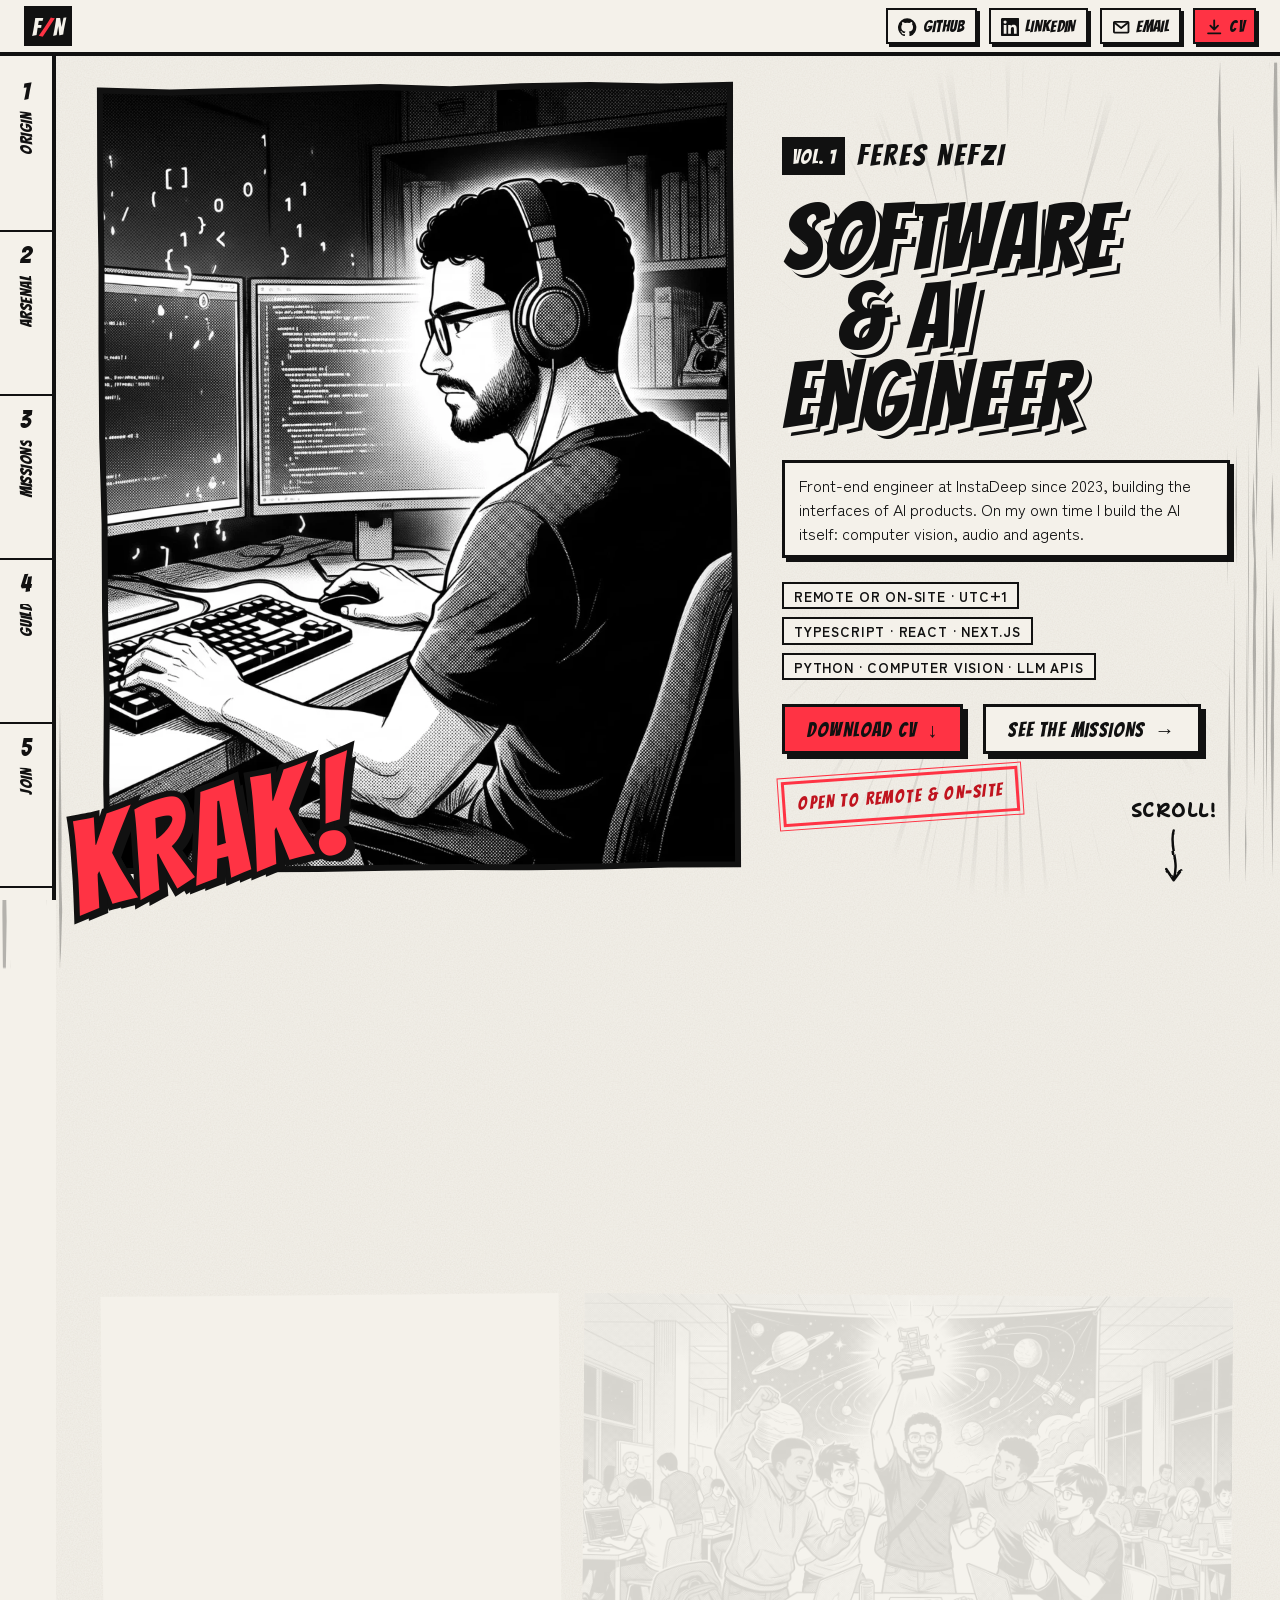
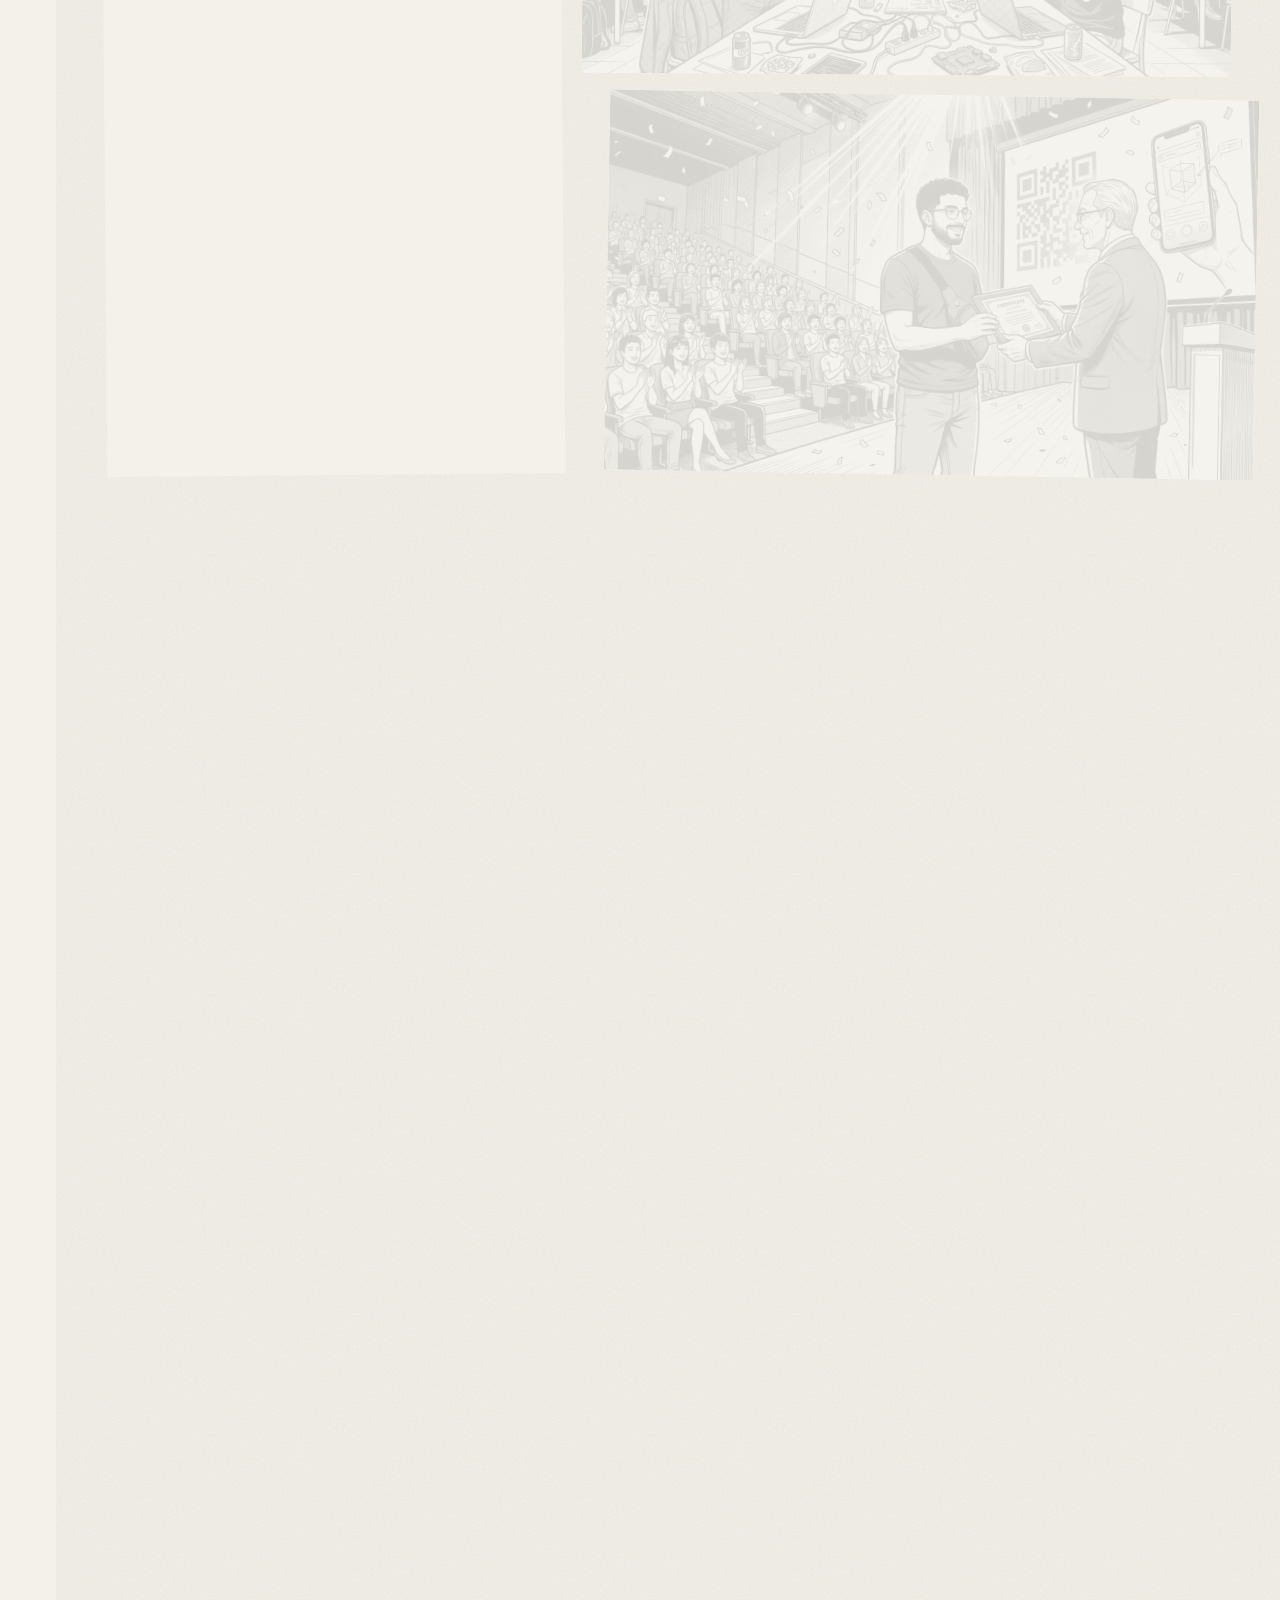
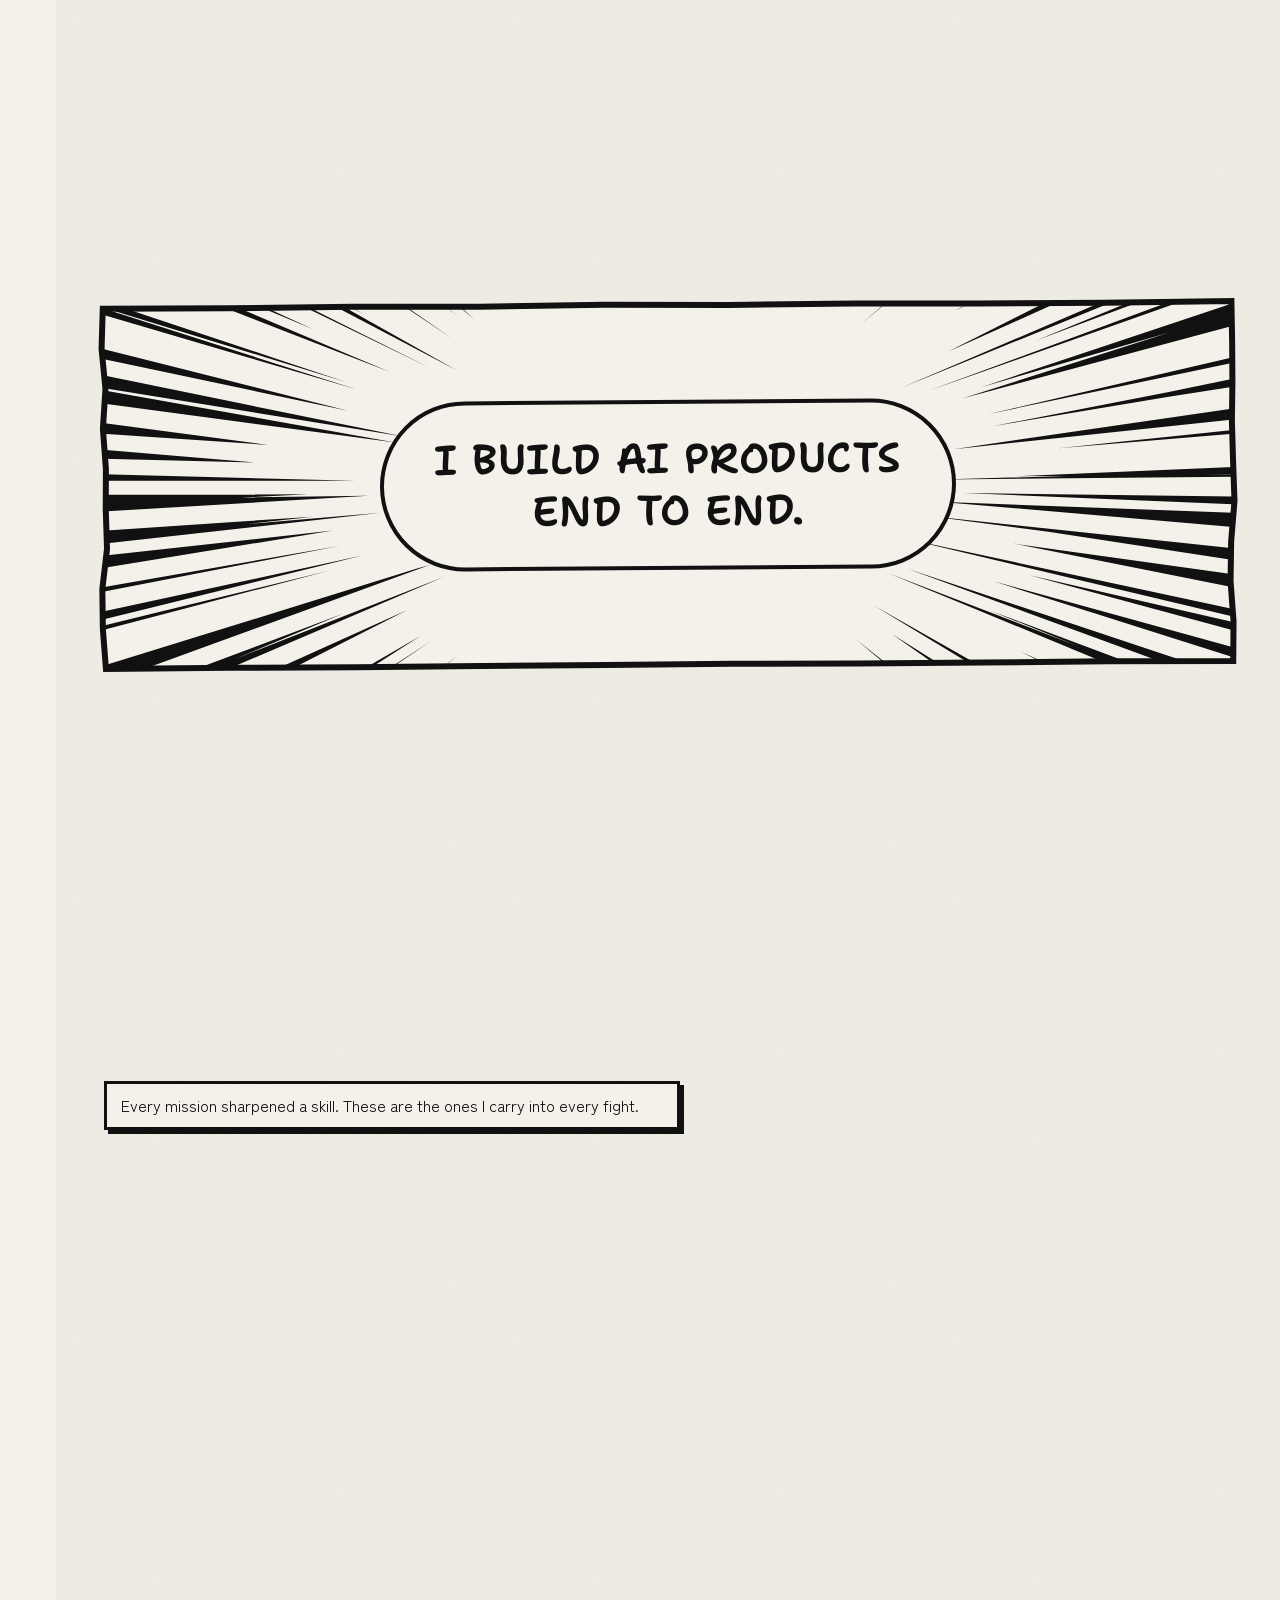
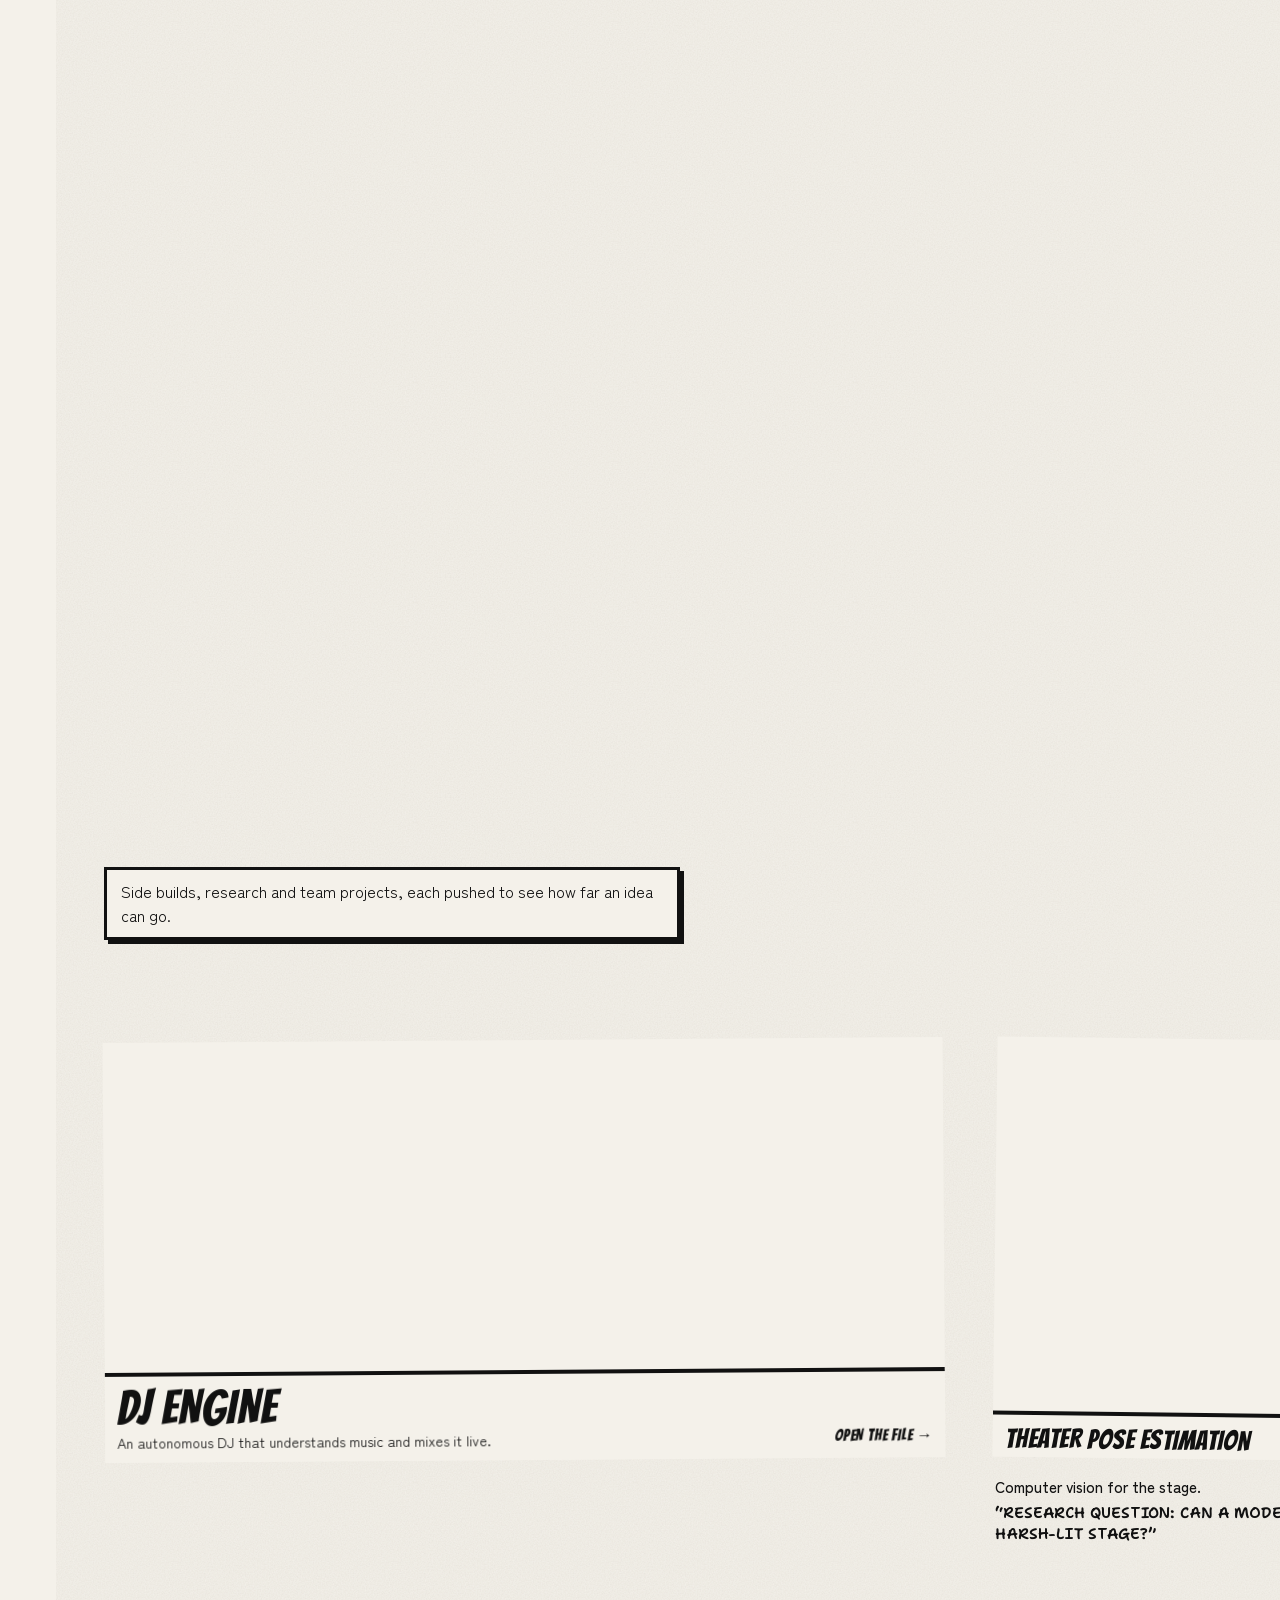
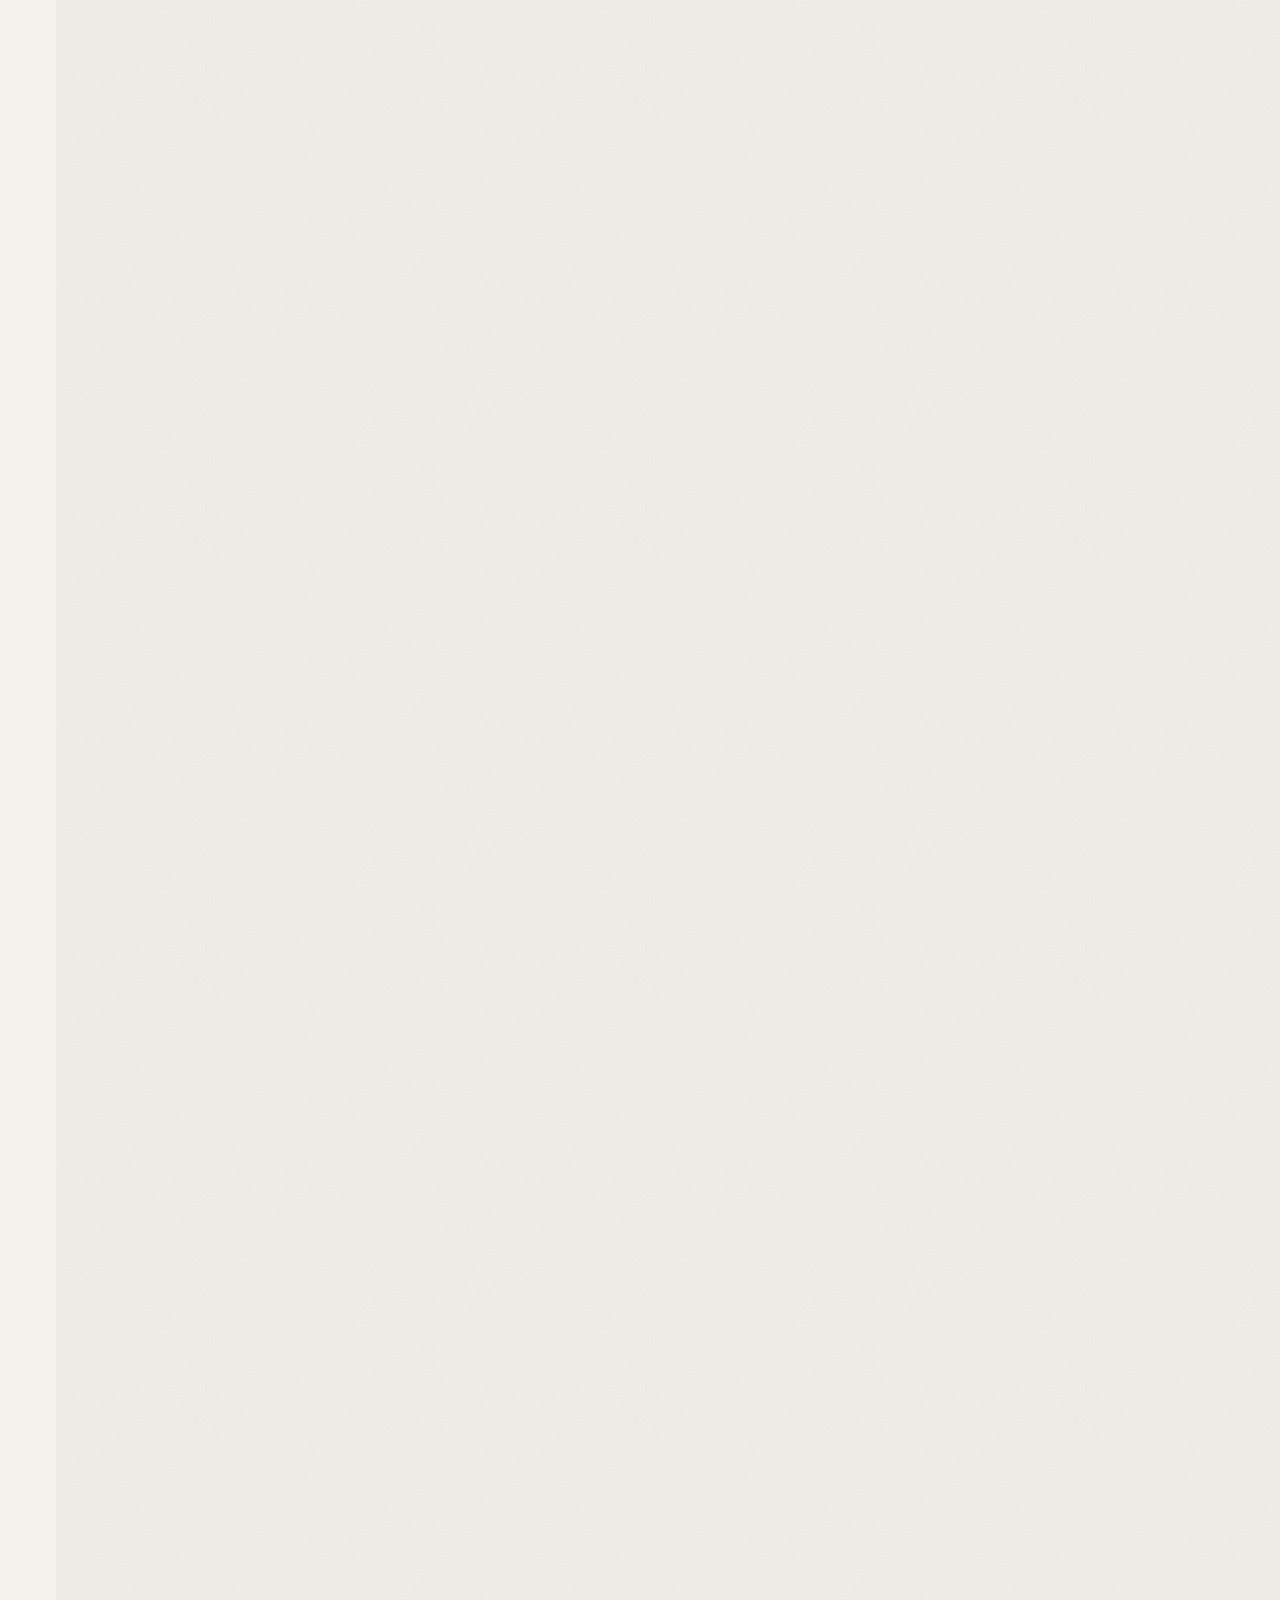
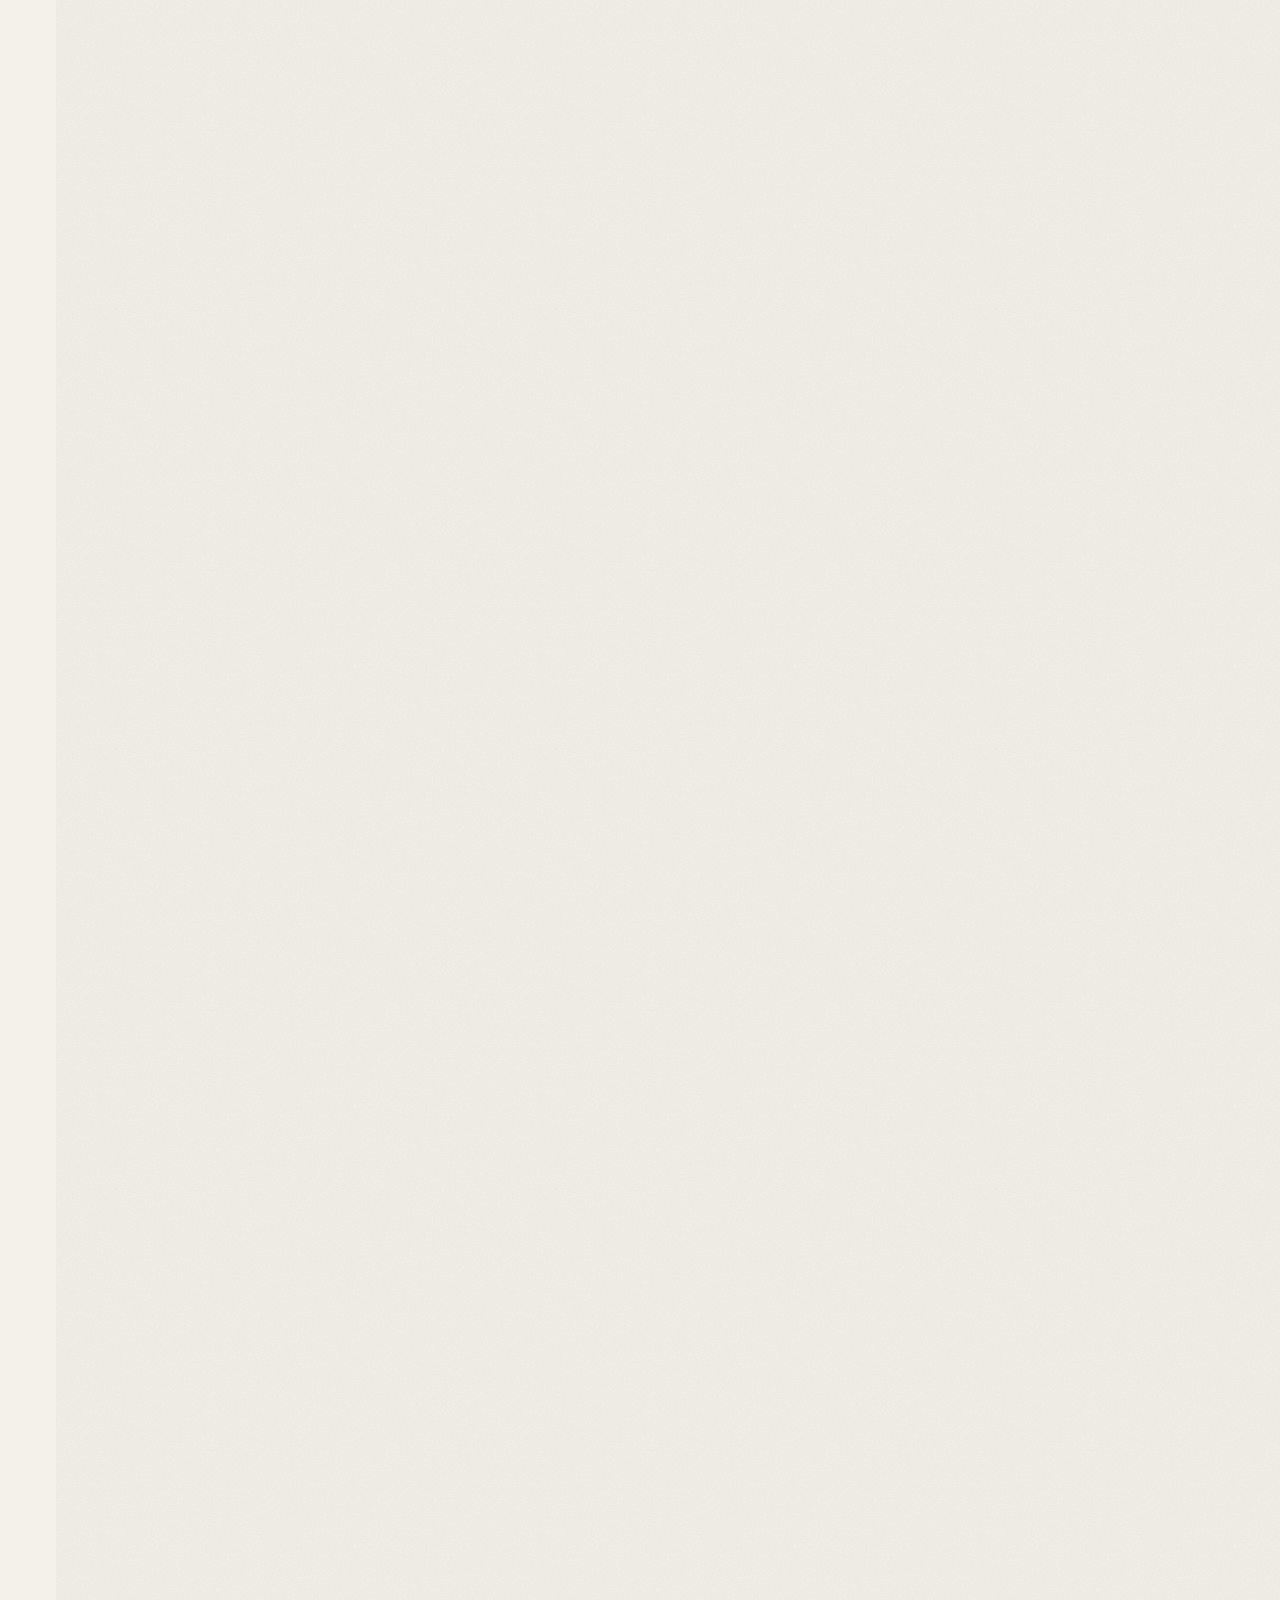
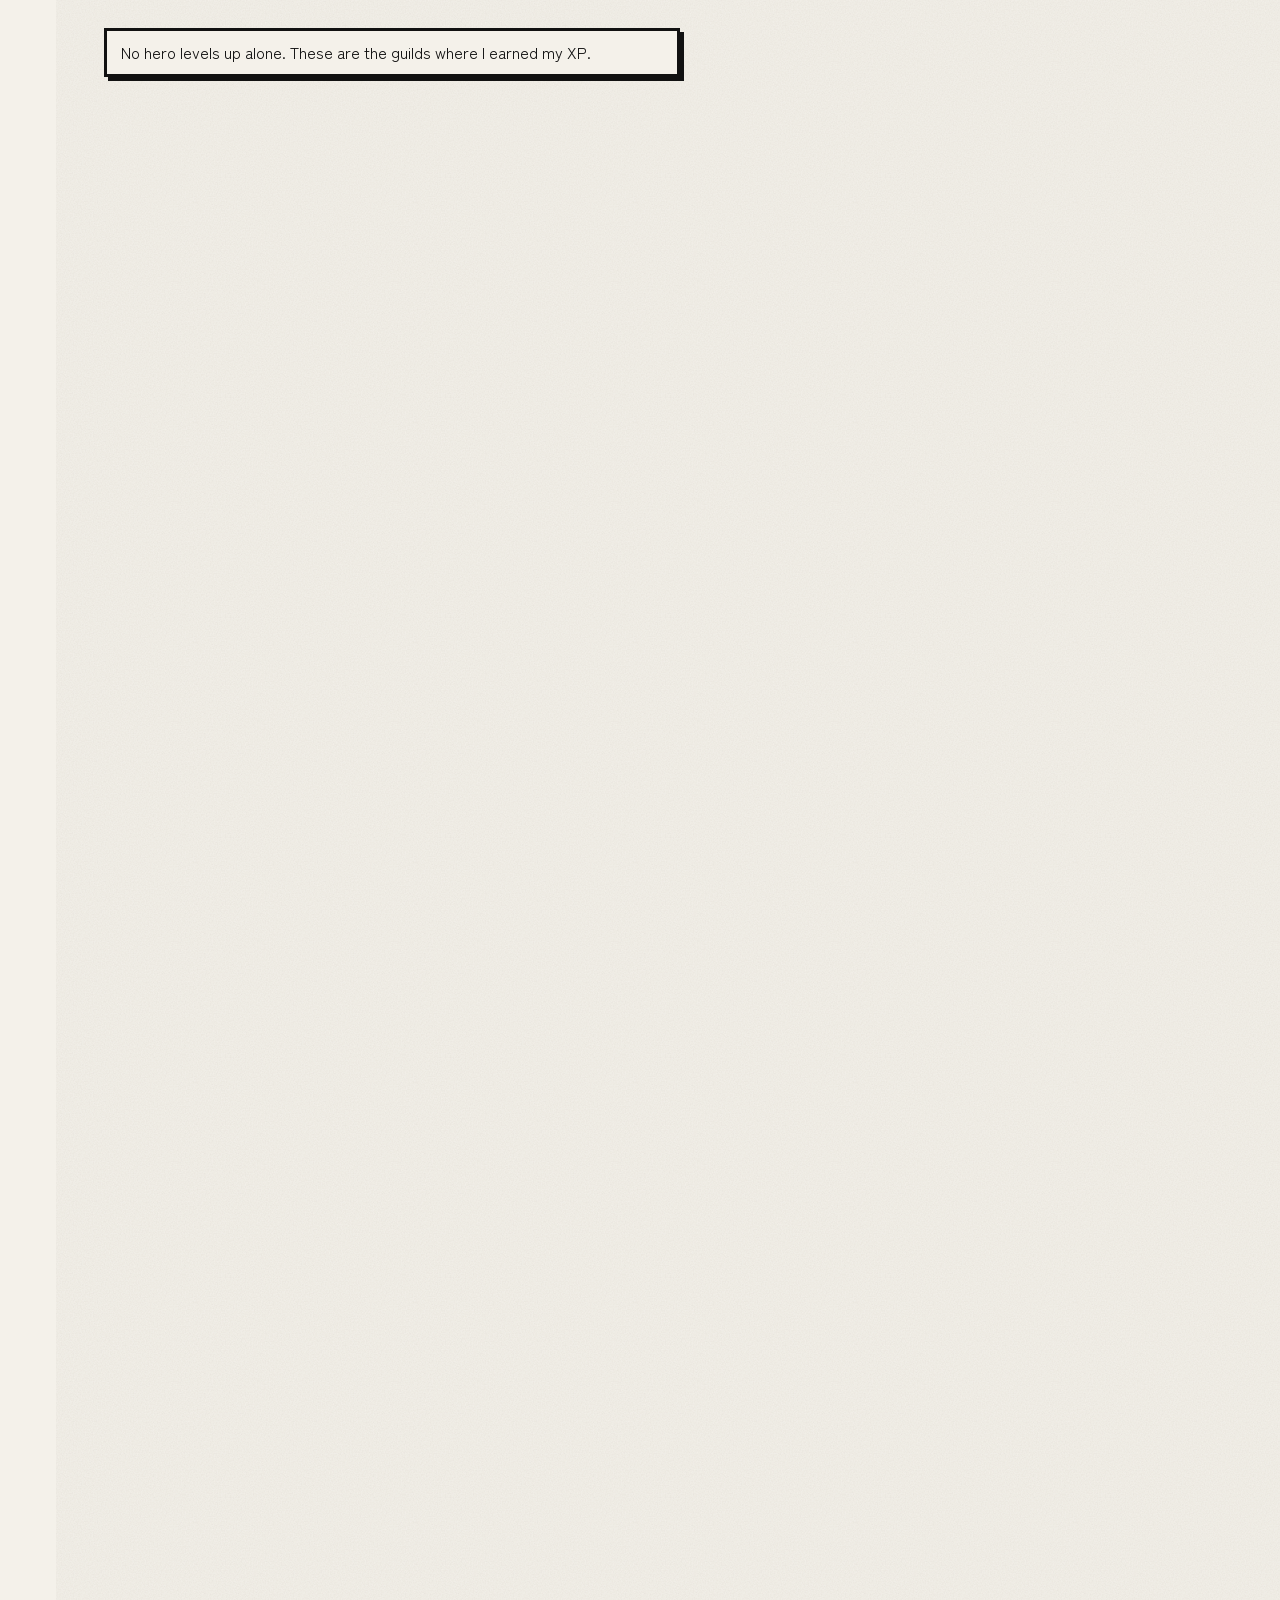
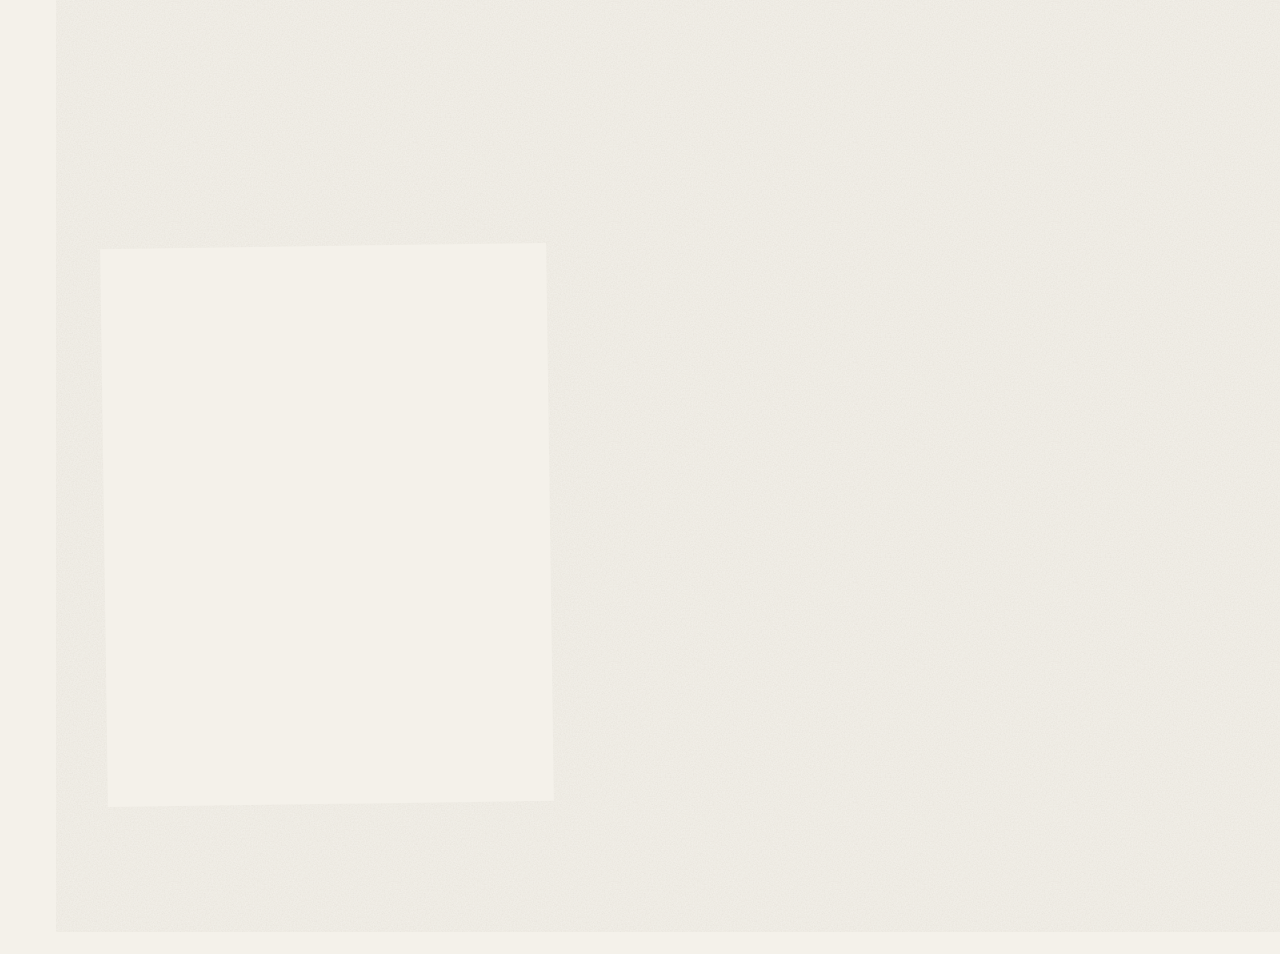
==== commit 150533f5: "Deploy portfolio cd99984" ====
--- a/index.html
+++ b/index.html
@@ -1 +1 @@
-<!DOCTYPE html><!--DIQRl_HESL_POPmhuTGKI--><html lang="en"><head><meta charSet="utf-8"/><meta name="viewport" content="width=device-width, initial-scale=1"/><link rel="preload" as="image" imageSrcSet="/_img/manga/cover-16.webp 16w, /_img/manga/cover-32.webp 32w, /_img/manga/cover-48.webp 48w, /_img/manga/cover-64.webp 64w, /_img/manga/cover-96.webp 96w, /_img/manga/cover-128.webp 128w, /_img/manga/cover-256.webp 256w, /_img/manga/cover-384.webp 384w, /_img/manga/cover-640.webp 640w, /_img/manga/cover-750.webp 750w, /_img/manga/cover-828.webp 828w, /_img/manga/cover-1080.webp 1080w, /_img/manga/cover-1200.webp 1200w, /_img/manga/cover-1920.webp 1920w, /_img/manga/cover-2048.webp 2048w, /_img/manga/cover-3840.webp 3840w" imageSizes="(min-width: 1024px) 1400px, 220vw"/><link rel="stylesheet" href="/_next/static/css/721074fa89608ee7.css" data-precedence="next"/><link rel="stylesheet" href="/_next/static/css/17f7c158eba8ad7c.css" data-precedence="next"/><link rel="stylesheet" href="/_next/static/css/7853268cfb1b06de.css" data-precedence="next"/><link rel="preload" as="script" fetchPriority="low" href="/_next/static/chunks/webpack-a282238ce6d4e478.js"/><script src="/_next/static/chunks/4bd1b696-c023c6e3521b1417.js" async=""></script><script src="/_next/static/chunks/255-379c01dac331dc2b.js" async=""></script><script src="/_next/static/chunks/main-app-199c211e13765c55.js" async=""></script><script src="/_next/static/chunks/118-41cef40eb259bae9.js" async=""></script><script src="/_next/static/chunks/app/page-0ab5e2d39758e6de.js" async=""></script><title>Feres Nefzi — Software &amp; AI Engineer</title><meta name="description" content="Feres Nefzi is a software and AI engineer who builds AI products end to end: computer vision, audio ML, agent tooling and the React and Next.js interfaces around them. Open to remote and on-site roles."/><link rel="canonical" href="https://iknight18.github.io"/><meta property="og:title" content="Feres Nefzi — Software &amp; AI Engineer"/><meta property="og:description" content="Feres Nefzi is a software and AI engineer who builds AI products end to end: computer vision, audio ML, agent tooling and the React and Next.js interfaces around them. Open to remote and on-site roles."/><meta property="og:url" content="https://iknight18.github.io"/><meta property="og:type" content="website"/><meta name="twitter:card" content="summary"/><meta name="twitter:title" content="Feres Nefzi — Software &amp; AI Engineer"/><meta name="twitter:description" content="Feres Nefzi is a software and AI engineer who builds AI products end to end: computer vision, audio ML, agent tooling and the React and Next.js interfaces around them. Open to remote and on-site roles."/><link rel="icon" href="/icon.svg?4a6fe679d8f6ae91" type="image/svg+xml" sizes="any"/><link rel="apple-touch-icon" href="/apple-icon.png?0b526a90244ce5f0" type="image/png" sizes="180x180"/><script src="/_next/static/chunks/polyfills-42372ed130431b0a.js" noModule=""></script></head><body class="__variable_4e7f7d __variable_2af979 __variable_762edc antialiased"><div hidden=""><!--$--><!--/$--></div><svg aria-hidden="true" focusable="false" width="0" height="0" style="position:absolute;width:0;height:0"><defs><filter id="rough-ink-heavy" x="-10%" y="-10%" width="120%" height="120%"><feTurbulence type="fractalNoise" baseFrequency="0.06" numOctaves="2" seed="3" result="noise"></feTurbulence><feDisplacementMap in="SourceGraphic" in2="noise" scale="5" xChannelSelector="R" yChannelSelector="G"></feDisplacementMap></filter></defs></svg><script>(function(){try{var d=document.documentElement;if(matchMedia("(prefers-reduced-motion: reduce)").matches)return;d.dataset.intro="pending";setTimeout(function(){if(d.dataset.intro==="pending")d.dataset.intro="skipped"},2000)}catch(e){}})();</script><a href="#missions" class="ink-button sr-only !fixed left-3 top-3 z-[70] focus:not-sr-only">Skip to missions</a><header data-top-bar="true" class="sticky top-0 z-50 border-b-[4px] border-ink bg-paper"><div class="mx-auto flex h-[calc(var(--nav-h)-4px)] max-w-[1400px] items-center justify-between gap-3 px-3 sm:px-6"><a href="#cover" class="lettering shrink-0 bg-ink px-2 pb-0.5 pt-1.5 text-2xl text-paper" aria-label="Cover: Feres Nefzi"><span aria-hidden="true">F<span class="text-signal">/</span>N</span></a><nav aria-label="Contact"><ul class="flex items-center gap-2 sm:gap-3"><li><a href="https://github.com/iknight18" data-bar-action="github" class="lettering flex h-9 min-w-9 items-center justify-center gap-1.5 border-[2.5px] border-ink px-2 pt-0.5 text-[1.05rem] shadow-[3px_3px_0_var(--ink)] transition-colors hover:bg-ink hover:text-paper sm:px-2.5 bg-paper"><svg aria-hidden="true" viewBox="0 0 24 24" class="size-[1.15rem] shrink-0" fill="currentColor" stroke="none" stroke-width="2.4" stroke-linecap="round" stroke-linejoin="round"><path d="M12 .3a12 12 0 0 0-3.8 23.38c.6.12.83-.26.83-.57l-.02-2.04c-3.34.72-4.04-1.61-4.04-1.61-.55-1.39-1.33-1.76-1.33-1.76-1.09-.74.08-.73.08-.73 1.2.09 1.84 1.24 1.84 1.24 1.07 1.83 2.8 1.3 3.49 1 .11-.78.42-1.31.76-1.61-2.67-.3-5.47-1.33-5.47-5.93 0-1.31.47-2.38 1.24-3.22-.14-.3-.54-1.52.1-3.18 0 0 1.01-.32 3.3 1.23a11.5 11.5 0 0 1 6 0c2.28-1.55 3.29-1.23 3.29-1.23.64 1.66.24 2.88.12 3.18.77.84 1.23 1.91 1.23 3.22 0 4.61-2.8 5.62-5.48 5.92.43.37.81 1.1.81 2.22l-.01 3.29c0 .32.21.69.82.57A12 12 0 0 0 12 .3"></path></svg><span class="sr-only sm:not-sr-only">GitHub</span></a></li><li><a href="https://www.linkedin.com/in/feres-nefzi" data-bar-action="linkedin" class="lettering flex h-9 min-w-9 items-center justify-center gap-1.5 border-[2.5px] border-ink px-2 pt-0.5 text-[1.05rem] shadow-[3px_3px_0_var(--ink)] transition-colors hover:bg-ink hover:text-paper sm:px-2.5 bg-paper"><svg aria-hidden="true" viewBox="0 0 24 24" class="size-[1.15rem] shrink-0" fill="currentColor" stroke="none" stroke-width="2.4" stroke-linecap="round" stroke-linejoin="round"><path d="M20.45 20.45h-3.56v-5.57c0-1.33-.02-3.04-1.85-3.04-1.85 0-2.14 1.45-2.14 2.94v5.67H9.35V9h3.41v1.56h.05c.48-.9 1.64-1.85 3.37-1.85 3.6 0 4.27 2.37 4.27 5.46v6.28zM5.34 7.43a2.06 2.06 0 1 1 0-4.13 2.06 2.06 0 0 1 0 4.13zm1.78 13.02H3.56V9h3.56v11.45zM22.22 0H1.77C.79 0 0 .77 0 1.73v20.54C0 23.23.79 24 1.77 24h20.45c.98 0 1.78-.77 1.78-1.73V1.73C24 .77 23.2 0 22.22 0z"></path></svg><span class="sr-only sm:not-sr-only">LinkedIn</span></a></li><li><a href="mailto:feresnefzi18@gmail.com" data-bar-action="email" class="lettering flex h-9 min-w-9 items-center justify-center gap-1.5 border-[2.5px] border-ink px-2 pt-0.5 text-[1.05rem] shadow-[3px_3px_0_var(--ink)] transition-colors hover:bg-ink hover:text-paper sm:px-2.5 bg-paper"><svg aria-hidden="true" viewBox="0 0 24 24" class="size-[1.15rem] shrink-0" fill="none" stroke="currentColor" stroke-width="2.4" stroke-linecap="round" stroke-linejoin="round"><rect x="2.5" y="5" width="19" height="14" rx="1"></rect><path d="m3 6 9 7 9-7"></path></svg><span class="sr-only sm:not-sr-only">Email</span></a></li><li><a href="/feres-nefzi-cv.pdf" data-bar-action="cv" class="lettering flex h-9 min-w-9 items-center justify-center gap-1.5 border-[2.5px] border-ink px-2 pt-0.5 text-[1.05rem] shadow-[3px_3px_0_var(--ink)] transition-colors hover:bg-ink hover:text-paper sm:px-2.5 bg-signal text-ink"><svg aria-hidden="true" viewBox="0 0 24 24" class="size-[1.15rem] shrink-0" fill="none" stroke="currentColor" stroke-width="2.4" stroke-linecap="round" stroke-linejoin="round"><path d="M12 3v12m-5-5 5 5 5-5M4 20h16"></path></svg><span class="sr-only sm:not-sr-only">CV</span></a></li></ul></nav></div></header><nav aria-label="Chapters" class="fixed inset-x-0 bottom-0 z-50 border-t-[4px] border-ink bg-paper pb-[env(safe-area-inset-bottom)] lg:inset-x-auto lg:left-0 lg:top-[var(--nav-h)] lg:w-[var(--rail-w)] lg:border-r-[4px] lg:border-t-0 lg:pb-0"><ul data-chapter-tabs="true" class="grid h-[calc(var(--rail-h)-4px)] grid-cols-5 lg:flex lg:h-full lg:flex-col lg:py-3"><li class="min-w-0 lg:flex-1"><a href="#origin" data-chapter-tab="origin" class="flex h-full flex-col items-center justify-center gap-0.5 overflow-hidden border-ink px-1 transition-colors hover:bg-ink hover:text-paper aria-[current]:bg-ink aria-[current]:text-paper max-lg:border-l-[2px] max-lg:first:border-l-0 lg:justify-start lg:gap-2 lg:border-b-[2px] lg:py-3"><span aria-hidden="true" class="lettering text-xl leading-none lg:text-2xl">1</span><span class="sr-only">Chapter<!-- --> <!-- -->1<!-- -->: <!-- -->Origin</span><span aria-hidden="true" class="lettering max-w-full truncate text-[0.8rem] leading-none tracking-wide lg:max-w-none lg:text-[1.05rem] lg:[writing-mode:vertical-rl] lg:[@media(max-height:600px)]:hidden">Origin</span></a></li><li class="min-w-0 lg:flex-1"><a href="#arsenal" data-chapter-tab="arsenal" class="flex h-full flex-col items-center justify-center gap-0.5 overflow-hidden border-ink px-1 transition-colors hover:bg-ink hover:text-paper aria-[current]:bg-ink aria-[current]:text-paper max-lg:border-l-[2px] max-lg:first:border-l-0 lg:justify-start lg:gap-2 lg:border-b-[2px] lg:py-3"><span aria-hidden="true" class="lettering text-xl leading-none lg:text-2xl">2</span><span class="sr-only">Chapter<!-- --> <!-- -->2<!-- -->: <!-- -->The Arsenal</span><span aria-hidden="true" class="lettering max-w-full truncate text-[0.8rem] leading-none tracking-wide lg:max-w-none lg:text-[1.05rem] lg:[writing-mode:vertical-rl] lg:[@media(max-height:600px)]:hidden">Arsenal</span></a></li><li class="min-w-0 lg:flex-1"><a href="#missions" data-chapter-tab="missions" class="flex h-full flex-col items-center justify-center gap-0.5 overflow-hidden border-ink px-1 transition-colors hover:bg-ink hover:text-paper aria-[current]:bg-ink aria-[current]:text-paper max-lg:border-l-[2px] max-lg:first:border-l-0 lg:justify-start lg:gap-2 lg:border-b-[2px] lg:py-3"><span aria-hidden="true" class="lettering text-xl leading-none lg:text-2xl">3</span><span class="sr-only">Chapter<!-- --> <!-- -->3<!-- -->: <!-- -->Missions</span><span aria-hidden="true" class="lettering max-w-full truncate text-[0.8rem] leading-none tracking-wide lg:max-w-none lg:text-[1.05rem] lg:[writing-mode:vertical-rl] lg:[@media(max-height:600px)]:hidden">Missions</span></a></li><li class="min-w-0 lg:flex-1"><a href="#guild" data-chapter-tab="guild" class="flex h-full flex-col items-center justify-center gap-0.5 overflow-hidden border-ink px-1 transition-colors hover:bg-ink hover:text-paper aria-[current]:bg-ink aria-[current]:text-paper max-lg:border-l-[2px] max-lg:first:border-l-0 lg:justify-start lg:gap-2 lg:border-b-[2px] lg:py-3"><span aria-hidden="true" class="lettering text-xl leading-none lg:text-2xl">4</span><span class="sr-only">Chapter<!-- --> <!-- -->4<!-- -->: <!-- -->The Guild</span><span aria-hidden="true" class="lettering max-w-full truncate text-[0.8rem] leading-none tracking-wide lg:max-w-none lg:text-[1.05rem] lg:[writing-mode:vertical-rl] lg:[@media(max-height:600px)]:hidden">Guild</span></a></li><li class="min-w-0 lg:flex-1"><a href="#join" data-chapter-tab="join" class="flex h-full flex-col items-center justify-center gap-0.5 overflow-hidden border-ink px-1 transition-colors hover:bg-ink hover:text-paper aria-[current]:bg-ink aria-[current]:text-paper max-lg:border-l-[2px] max-lg:first:border-l-0 lg:justify-start lg:gap-2 lg:border-b-[2px] lg:py-3"><span aria-hidden="true" class="lettering text-xl leading-none lg:text-2xl">5</span><span class="sr-only">Chapter<!-- --> <!-- -->5<!-- -->: <!-- -->Join the Party</span><span aria-hidden="true" class="lettering max-w-full truncate text-[0.8rem] leading-none tracking-wide lg:max-w-none lg:text-[1.05rem] lg:[writing-mode:vertical-rl] lg:[@media(max-height:600px)]:hidden">Join</span></a></li></ul></nav><div class="pb-[var(--rail-h)] lg:pb-0 lg:pl-[var(--rail-w)]"><div class="paper-grain overflow-x-clip"><main class="mx-auto max-w-[1280px] px-4 sm:px-8 lg:px-12"><section id="cover" aria-labelledby="cover-title" class="relative grid min-h-[calc(100svh-var(--nav-h))] content-center gap-y-8 py-6 lg:grid-cols-[minmax(0,7fr)_minmax(0,5fr)] lg:gap-x-12 lg:py-8"><div aria-hidden="true" class="pointer-events-none absolute hidden w-[min(9vw,140px)] min-[1360px]:flex right-full mr-3 justify-end top-10 h-[70%]"><div class="tone tone-fade h-full w-full" style="--tone-angle:180deg"></div></div><div data-cover-art="true" class="relative min-h-[52svh] sm:min-h-[60svh] lg:min-h-[calc(100svh-var(--nav-h)-4rem)]"><div class="panel absolute inset-0" data-panel="true" data-size="lg" style="--tilt:-0.6deg;--stroke-panel:clamp(3px, 0.9vw, 6px)"><div class="panel-body "><div class="halftone absolute inset-0" data-halftone="true"><img alt="Seen from behind his shoulder, Feres sits at a desk before three monitors full of code, headphones on, a steaming mug by the keyboard, code symbols drifting up from the screens like sparks." decoding="async" data-nimg="fill" class="object-cover" style="position:absolute;height:100%;width:100%;left:0;top:0;right:0;bottom:0;object-position:62% 45%;color:transparent" sizes="(min-width: 1024px) 1400px, 220vw" srcSet="/_img/manga/cover-16.webp 16w, /_img/manga/cover-32.webp 32w, /_img/manga/cover-48.webp 48w, /_img/manga/cover-64.webp 64w, /_img/manga/cover-96.webp 96w, /_img/manga/cover-128.webp 128w, /_img/manga/cover-256.webp 256w, /_img/manga/cover-384.webp 384w, /_img/manga/cover-640.webp 640w, /_img/manga/cover-750.webp 750w, /_img/manga/cover-828.webp 828w, /_img/manga/cover-1080.webp 1080w, /_img/manga/cover-1200.webp 1200w, /_img/manga/cover-1920.webp 1920w, /_img/manga/cover-2048.webp 2048w, /_img/manga/cover-3840.webp 3840w" src="/_img/manga/cover-3840.webp"/></div></div><svg class="panel-border" viewBox="0 0 1000 1000" preserveAspectRatio="none" aria-hidden="true" focusable="false"><path data-panel-border="true" d="M0.0 -1.0L111.1 2.3L222.2 1.3L333.3 -0.0L444.4 -1.7L555.6 2.1L666.7 -0.9L777.8 -1.4L888.9 1.2L1000.2 0.0L998.7 111.1L998.4 222.2L998.0 333.3L998.2 444.4L999.5 555.6L999.4 666.7L998.8 777.8L1000.7 888.9L1000.0 999.5L888.9 998.8L777.8 1000.3L666.7 1000.5L555.6 999.2L444.4 999.1L333.3 999.8L222.2 999.4L111.1 1000.1L-0.5 1000.0L-1.5 888.9L0.9 777.8L-0.5 666.7L0.2 555.6L-2.2 444.4L-1.8 333.3L-0.4 222.2L-1.0 111.1Z"></path></svg></div><div data-cover-krak="true" class="absolute -top-7 right-1 z-10 lg:-left-10 lg:-bottom-6 lg:right-auto lg:top-auto"><span aria-hidden="true" data-sfx="true" data-tone="signal" class="sfx block w-max " style="font-size:clamp(4.5rem, 10vw, 9rem);--tilt:-14deg">KRAK!</span></div></div><div data-cover-text="true" class="relative order-first flex flex-col items-start justify-center gap-5 lg:order-none lg:gap-6"><svg aria-hidden="true" focusable="false" data-speed-lines="radial" viewBox="0 0 1000 1000" preserveAspectRatio="xMidYMid slice" class="pointer-events-none absolute -inset-x-10 -inset-y-8 -z-10 h-[calc(100%+4rem)] w-[calc(100%+5rem)] text-ink/20 [mask-image:radial-gradient(closest-side,#000_55%,transparent)]"><path d="M838.9 495.6L1259.7 479.2L1260.0 500.9ZM857.0 522.3L1259.1 536.8L1257.8 558.1ZM807.0 527.6L1257.4 562.7L1256.4 573.5ZM822.0 549.7L1251.7 612.2L1250.5 619.6ZM818.5 557.8L1249.5 625.9L1246.0 645.4ZM851.5 586.6L1239.8 674.0L1235.9 689.7ZM938.0 629.8L1229.8 712.2L1227.6 719.7ZM878.4 619.9L1227.7 719.1L1221.1 740.1ZM926.9 662.6L1213.0 763.0L1207.3 778.1ZM808.6 630.9L1202.9 789.1L1196.3 804.6ZM798.9 639.9L1193.1 811.8L1183.3 832.6ZM798.6 658.9L1177.1 845.2L1164.5 868.9ZM818.1 698.6L1147.8 897.4L1141.4 907.6ZM823.7 709.0L1145.2 901.7L1131.6 922.7ZM756.9 684.6L1122.7 935.8L1111.7 951.0ZM755.7 696.9L1104.5 960.6L1099.8 966.8ZM735.0 711.3L1069.3 1003.5L1061.1 1012.6ZM758.7 746.3L1053.6 1020.7L1047.2 1027.4ZM740.4 739.2L1045.8 1028.8L1031.5 1043.3ZM775.3 809.0L1012.3 1061.3L998.8 1073.4ZM702.9 751.7L984.5 1085.5L969.2 1097.9ZM733.8 812.9L958.1 1106.4L951.7 1111.2ZM667.8 766.1L916.4 1135.8L894.2 1149.8ZM691.1 819.4L894.2 1149.8L886.2 1154.6ZM710.2 871.8L882.5 1156.7L865.6 1166.3ZM665.1 854.1L826.5 1186.3L815.6 1191.4ZM652.8 880.0L786.9 1203.8L780.1 1206.5ZM630.1 868.6L756.3 1215.5L749.7 1217.8ZM631.1 939.0L723.7 1226.3L711.2 1230.1ZM626.2 938.7L715.1 1228.9L705.1 1231.8ZM598.5 904.1L684.2 1237.3L675.8 1239.4ZM574.2 922.6L640.4 1246.9L622.5 1250.1ZM564.9 927.9L618.0 1250.8L610.0 1252.0ZM533.9 854.6L578.9 1255.9L565.5 1257.2ZM512.1 820.2L534.7 1259.2L522.6 1259.7ZM499.3 831.3L507.6 1260.0L489.1 1259.9ZM489.1 905.8L486.0 1259.9L473.3 1259.5ZM471.2 835.4L443.9 1257.9L425.8 1256.4ZM458.8 843.3L415.2 1255.3L403.6 1253.9ZM421.0 890.4L353.8 1245.8L344.7 1244.0ZM428.4 822.2L340.8 1243.1L329.2 1240.6ZM410.1 800.3L291.5 1230.8L272.7 1225.2ZM389.3 864.8L283.9 1228.6L274.7 1225.8ZM371.2 835.4L234.7 1212.2L220.4 1206.7ZM363.3 808.2L197.2 1197.1L186.5 1192.3ZM313.9 910.6L197.3 1197.1L175.2 1187.1ZM328.4 817.5L144.9 1171.9L132.2 1165.1ZM332.8 784.9L126.4 1161.9L104.3 1148.9ZM331.7 750.8L79.7 1133.2L73.2 1128.9ZM249.8 833.9L55.1 1116.2L33.7 1100.1ZM313.7 742.6L43.6 1107.7L30.8 1097.8ZM273.5 766.5L12.3 1082.8L3.4 1075.3ZM286.3 715.4L-29.2 1045.5L-41.4 1033.4ZM212.7 786.1L-29.1 1045.6L-47.7 1026.9ZM208.4 757.2L-67.4 1005.7L-72.5 999.9ZM189.9 743.6L-93.0 975.3L-102.2 963.6ZM144.6 760.7L-106.2 958.3L-119.3 940.5ZM228.3 675.7L-134.9 917.8L-141.4 907.8ZM112.1 743.2L-139.6 910.6L-148.1 896.9ZM129.1 711.5L-153.9 887.3L-166.3 865.6ZM121.8 693.6L-172.7 853.6L-180.2 839.0ZM202.3 630.4L-191.8 814.7L-200.3 795.2ZM108.1 644.2L-211.1 768.3L-215.4 756.5ZM134.9 610.5L-225.7 725.7L-229.1 714.4ZM155.5 600.0L-228.1 717.8L-231.6 705.7ZM67.9 607.8L-234.1 696.9L-240.5 671.1ZM159.7 555.0L-248.9 629.1L-251.5 613.3ZM151.5 553.2L-250.4 620.7L-252.2 608.7ZM174.0 526.5L-256.6 572.1L-258.3 551.0ZM147.8 515.6L-258.9 541.4L-259.6 525.9ZM124.6 506.1L-259.8 518.4L-260.0 506.1ZM162.1 479.1L-258.8 457.7L-258.3 448.5ZM50.0 463.5L-258.2 448.4L-256.7 428.9ZM86.2 436.6L-251.9 389.1L-250.6 380.6ZM64.3 420.8L-249.2 372.1L-246.2 356.0ZM145.0 418.3L-243.3 341.8L-237.7 317.2ZM124.7 399.5L-236.2 311.4L-231.9 295.3ZM120.9 369.8L-220.7 258.8L-216.9 247.6ZM220.6 389.0L-209.2 226.7L-203.4 212.1ZM122.0 337.6L-203.5 212.5L-192.8 187.6ZM204.7 353.5L-182.8 166.3L-178.9 158.4ZM168.8 317.2L-169.3 139.9L-161.4 125.6ZM231.9 340.1L-159.5 122.2L-145.8 99.3ZM145.8 266.4L-137.9 86.9L-130.9 76.2ZM242.9 313.4L-117.1 56.4L-113.1 50.8ZM252.4 308.0L-104.3 39.1L-96.8 29.5ZM258.8 288.4L-75.8 3.9L-66.8 -6.3ZM231.5 233.8L-45.7 -28.9L-33.7 -41.1ZM264.5 253.2L-33.5 -41.2L-15.6 -58.3ZM227.8 201.4L-16.3 -57.7L-7.5 -65.7ZM282.1 212.6L33.7 -100.2L47.9 -110.9ZM238.5 149.1L42.0 -106.5L49.8 -112.3ZM309.2 218.5L69.7 -126.4L77.4 -131.7ZM284.0 122.2L115.2 -155.4L130.3 -164.0ZM286.2 111.9L123.1 -160.0L143.4 -171.2ZM361.7 219.3L160.0 -179.7L168.3 -183.8ZM335.9 109.5L198.6 -197.7L212.5 -203.5ZM371.5 146.1L229.7 -210.3L251.6 -218.3ZM375.5 141.8L238.8 -213.7L262.3 -221.9ZM420.8 189.1L304.9 -234.5L320.0 -238.4ZM413.3 155.1L305.7 -234.7L323.7 -239.3ZM441.0 151.1L362.6 -247.5L384.2 -251.1ZM455.6 189.9L379.5 -250.4L405.2 -254.1ZM460.3 42.7L430.1 -256.8L438.4 -257.5ZM481.5 54.3L464.8 -259.2L472.1 -259.5ZM500.9 97.2L488.5 -259.9L514.9 -259.9ZM517.6 54.1L521.3 -259.7L538.7 -259.0ZM541.9 102.2L576.3 -256.2L583.1 -255.4ZM567.2 79.5L608.1 -252.3L631.6 -248.5ZM571.4 55.4L607.0 -252.4L633.8 -248.1ZM594.2 125.6L678.3 -238.8L692.6 -235.2ZM581.7 198.2L686.0 -236.9L711.1 -230.1ZM626.4 76.8L707.0 -231.3L728.0 -225.0ZM631.6 151.0L762.0 -213.4L774.4 -208.7ZM649.2 169.6L800.8 -197.9L824.9 -187.0ZM669.4 160.3L830.6 -184.3L847.8 -175.7ZM672.0 194.3L864.7 -166.8L880.4 -157.9ZM670.1 205.8L877.5 -159.6L883.1 -156.4ZM692.8 214.7L917.5 -135.1L933.5 -124.2ZM755.0 146.1L939.2 -120.3L949.5 -112.8ZM749.2 175.1L955.6 -108.3L969.3 -97.8ZM768.4 196.0L997.1 -74.8L1008.7 -64.6ZM729.9 255.6L1014.5 -59.3L1026.9 -47.7ZM791.5 225.1L1044.2 -30.5L1061.5 -12.2ZM813.3 225.4L1065.3 -8.0L1077.6 6.1ZM840.6 216.3L1078.3 6.8L1089.5 20.3ZM796.9 280.7L1109.1 45.5L1113.4 51.3ZM864.1 250.4L1124.5 66.8L1129.2 73.7ZM781.5 334.1L1150.3 106.6L1159.1 121.6ZM874.3 301.7L1167.9 137.3L1175.3 151.2ZM820.2 347.5L1182.5 165.5L1189.8 181.1ZM820.9 361.7L1196.4 195.6L1199.4 202.6ZM901.7 339.7L1202.9 211.1L1208.7 225.6ZM922.9 353.7L1216.6 246.8L1219.9 256.4ZM942.2 376.9L1229.6 287.1L1234.6 305.3ZM835.8 427.9L1240.5 328.7L1245.5 352.1ZM866.7 440.5L1248.6 369.1L1251.6 387.4ZM797.9 459.6L1251.2 384.6L1254.8 411.4ZM834.1 472.2L1256.7 429.1L1258.0 445.0ZM954.7 472.9L1258.0 444.5L1259.2 465.1Z" fill="currentColor"></path></svg><p data-cover-vol="true" class="flex items-center gap-3"><span class="lettering bg-ink px-2.5 pb-1 pt-1.5 text-xl text-paper">Vol. 1</span><span aria-hidden="true" class="lettering text-[1.6rem] leading-none tracking-[0.1em] sm:text-3xl">Feres Nefzi</span></p><h1 id="cover-title" class="lettering text-[clamp(3.3rem,7.2vw,6.6rem)] leading-[0.86] [text-shadow:0.05em_0.05em_0_var(--paper),0.085em_0.085em_0_var(--ink)]"><span class="sr-only">Feres Nefzi<!-- -->, </span><span data-cover-word="true" class="block ">Software</span><span data-cover-word="true" class="block pl-[0.6em]"> <!-- -->&amp; AI</span><span data-cover-word="true" class="block "> <!-- -->Engineer</span></h1><p class="narration max-w-md text-base">Front-end engineer at InstaDeep since 2023, building the interfaces of AI products. On my own time I build the AI itself: computer vision, audio and agents.</p><ul data-cover-facts="true" aria-label="Quick facts" class="flex flex-wrap gap-2"><li class="border-[2.5px] border-ink bg-paper px-2.5 pb-1 pt-1.5 text-[0.85rem] font-semibold uppercase leading-none tracking-[0.06em]">Remote or on-site · UTC+1</li><li class="border-[2.5px] border-ink bg-paper px-2.5 pb-1 pt-1.5 text-[0.85rem] font-semibold uppercase leading-none tracking-[0.06em]">TypeScript · React · Next.js</li><li class="border-[2.5px] border-ink bg-paper px-2.5 pb-1 pt-1.5 text-[0.85rem] font-semibold uppercase leading-none tracking-[0.06em]">Python · PyTorch · LLM APIs</li></ul><div class="flex flex-wrap items-center gap-x-5 gap-y-5"><a href="/feres-nefzi-cv.pdf" class="ink-button" data-variant="signal">Download CV<!-- --> <span aria-hidden="true">↓</span></a><a href="#missions" class="ink-button">See the missions<!-- --> <span aria-hidden="true">→</span></a><p class="stamp text-lg" data-stamp="true">Open to remote &amp; on-site</p></div><span aria-hidden="true" data-sfx-note="true" class="pointer-events-none flex w-max select-none items-center gap-1 flex-col absolute -bottom-4 right-4 hidden lg:flex" style="rotate:-6deg"><span class="hand text-xl font-bold uppercase tracking-wide text-ink">SCROLL!</span><svg viewBox="0 0 60 90" class="h-14 w-auto" focusable="false"><path data-sfx-arrow="true" d="M30 4 C 22 30, 40 52, 30 82 M18 66 L30 84 L42 68" pathLength="1" fill="none" stroke="var(--ink)" stroke-width="4" stroke-linecap="round" stroke-linejoin="round" filter="url(#rough-ink-heavy)"></path></svg></span></div></section><section id="origin" aria-labelledby="origin-title" class="relative pt-24 pb-16 lg:pt-36"><div aria-hidden="true" class="pointer-events-none absolute hidden w-[min(9vw,140px)] min-[1360px]:flex left-full ml-3 justify-start top-40 h-[60%]"><svg aria-hidden="true" focusable="false" data-speed-lines="parallel" viewBox="0 0 1000 1000" preserveAspectRatio="none" class="pointer-events-none h-full w-full text-ink/70"><path d="M542.8 240.3L1000 238.5L1000 242.1ZM213.6 75.0L1000 71.8L1000 78.3ZM211.7 85.1L1000 84.1L1000 86.2ZM159.2 213.7L1000 212.2L1000 215.3ZM483.7 359.3L1000 357.0L1000 361.6ZM455.7 641.8L1000 639.6L1000 644.0ZM450.6 668.4L1000 667.3L1000 669.6ZM170.3 732.8L1000 732.0L1000 733.7ZM656.0 303.8L1000 301.3L1000 306.3ZM478.9 50.1L1000 46.5L1000 53.6ZM203.6 806.7L1000 803.1L1000 810.4ZM478.3 47.2L1000 44.1L1000 50.2ZM589.2 31.9L1000 28.5L1000 35.2ZM537.9 176.6L1000 173.2L1000 179.9ZM46.5 750.8L1000 747.9L1000 753.7ZM403.4 154.6L1000 152.1L1000 157.2ZM440.5 570.8L1000 569.3L1000 572.3ZM408.4 617.5L1000 616.6L1000 618.3ZM647.0 759.0L1000 758.1L1000 759.8ZM449.6 692.1L1000 689.6L1000 694.6ZM3.9 279.6L1000 278.5L1000 280.8ZM719.8 164.4L1000 162.1L1000 166.7ZM507.0 278.1L1000 275.2L1000 281.1ZM598.1 511.8L1000 509.4L1000 514.2ZM286.1 195.0L1000 193.1L1000 196.9ZM698.9 149.2L1000 146.3L1000 152.0ZM729.9 981.4L1000 979.9L1000 982.9ZM152.2 368.1L1000 366.3L1000 369.9ZM18.4 319.0L1000 316.6L1000 321.5ZM116.9 703.1L1000 702.2L1000 703.9ZM463.7 646.4L1000 645.2L1000 647.6ZM78.1 386.3L1000 384.1L1000 388.5ZM288.8 959.0L1000 955.6L1000 962.5ZM294.7 228.2L1000 226.1L1000 230.3ZM237.4 108.8L1000 107.0L1000 110.5ZM357.9 235.8L1000 233.0L1000 238.5ZM291.2 478.6L1000 475.1L1000 482.1ZM335.5 627.8L1000 626.7L1000 628.8ZM215.2 775.3L1000 772.4L1000 778.3ZM424.9 178.9L1000 177.1L1000 180.7ZM749.5 68.9L1000 68.0L1000 69.8ZM314.6 91.9L1000 88.4L1000 95.4ZM460.9 431.2L1000 427.7L1000 434.8ZM71.5 418.1L1000 415.0L1000 421.1ZM637.2 400.1L1000 397.4L1000 402.8ZM469.5 485.7L1000 484.6L1000 486.9Z" fill="currentColor"></path></svg></div><header data-chapter-title="true" class="relative mb-12 flex flex-col sm:mb-16 items-start"><svg aria-hidden="true" focusable="false" data-speed-lines="parallel" viewBox="0 0 1000 1000" preserveAspectRatio="none" class="pointer-events-none absolute top-1/2 hidden h-28 w-[38vw] -translate-y-1/2 text-ink/80 lg:block right-[-6vw]"><path d="M64.9 238.8L1000 236.2L1000 241.4ZM713.0 927.0L1000 923.7L1000 930.3ZM710.2 361.0L1000 360.0L1000 361.9ZM20.4 983.9L1000 981.6L1000 986.3ZM339.1 451.9L1000 449.3L1000 454.4ZM165.1 777.4L1000 775.4L1000 779.4ZM110.9 474.1L1000 472.3L1000 475.9ZM681.0 481.5L1000 478.5L1000 484.5ZM481.4 834.2L1000 832.9L1000 835.5ZM658.5 981.8L1000 979.6L1000 983.9ZM669.0 456.3L1000 455.2L1000 457.4ZM170.4 621.6L1000 620.6L1000 622.6ZM55.2 605.6L1000 604.0L1000 607.1ZM485.4 590.5L1000 588.8L1000 592.2ZM216.2 512.5L1000 510.8L1000 514.1ZM94.4 158.2L1000 155.6L1000 160.8ZM2.7 379.3L1000 377.1L1000 381.5ZM559.7 178.1L1000 174.6L1000 181.7ZM380.4 588.0L1000 586.7L1000 589.3ZM616.1 434.0L1000 433.2L1000 434.7ZM180.0 691.6L1000 690.5L1000 692.8ZM193.6 543.0L1000 539.6L1000 546.4ZM445.0 371.3L1000 368.7L1000 374.0ZM372.3 828.6L1000 826.4L1000 830.8ZM32.1 785.7L1000 784.0L1000 787.4ZM594.7 884.8L1000 883.3L1000 886.4ZM213.8 949.7L1000 948.3L1000 951.1ZM529.6 52.1L1000 48.9L1000 55.4ZM592.0 760.0L1000 757.7L1000 762.3ZM437.0 756.4L1000 754.6L1000 758.1ZM595.9 352.3L1000 348.9L1000 355.6ZM240.9 204.5L1000 201.6L1000 207.3ZM548.6 440.4L1000 438.1L1000 442.7ZM674.6 336.8L1000 334.9L1000 338.7ZM187.1 465.9L1000 462.6L1000 469.2ZM576.3 773.8L1000 771.0L1000 776.6ZM692.9 585.0L1000 582.0L1000 588.0ZM327.9 822.8L1000 819.5L1000 826.1ZM189.8 56.9L1000 54.8L1000 58.9ZM66.7 995.1L1000 993.7L1000 996.4ZM114.2 281.9L1000 278.7L1000 285.1ZM35.9 984.9L1000 984.1L1000 985.7ZM571.2 883.7L1000 880.0L1000 887.4ZM56.7 240.9L1000 237.7L1000 244.2ZM328.2 647.9L1000 646.0L1000 649.7ZM729.8 186.0L1000 185.2L1000 186.8Z" fill="currentColor"></path></svg><div data-title-box="true" class="relative flex items-stretch border-[4px] border-ink bg-paper shadow-[7px_7px_0_var(--ink)]"><span aria-hidden="true" data-title-number="true" class="lettering flex items-center bg-ink px-3 pt-1 text-[3.25rem] text-paper sm:px-4 sm:text-[4.5rem]">1</span><h2 id="origin-title" class="lettering flex flex-col justify-center px-4 py-2 sm:px-5"><span class="text-base tracking-[0.2em] sm:text-lg">Chapter<span class="sr-only"> <!-- -->1<!-- -->:</span> </span><span class="text-[2.6rem] sm:text-6xl">Origin</span></h2></div><p data-title-kicker="true" class="hand relative mt-5 max-w-md text-lg font-semibold uppercase leading-snug sm:text-xl">Every hero starts somewhere. Mine was Tunis.<svg aria-hidden="true" focusable="false" viewBox="0 0 400 14" preserveAspectRatio="none" class="absolute -bottom-3 left-0 h-3 w-full overflow-visible"><path data-ink-underline="true" d="M3 9 C 70 4, 150 11, 230 6 S 350 3, 397 8" fill="none" stroke="var(--ink)" stroke-width="3.5" stroke-linecap="round" vector-effect="non-scaling-stroke"></path></svg></p></header><ol class="grid gap-x-[var(--gutter)] gap-y-14 lg:grid-cols-12 lg:gap-y-[var(--gutter)]"><li class="relative flex flex-col lg:col-span-5 lg:row-span-2" data-origin-panel="tunis"><figure class="relative flex h-full flex-col"><figcaption class="relative z-10 order-1 -mt-3 ml-3 mr-6 lg:absolute lg:-top-5 lg:left-5 lg:m-0 lg:max-w-[85%]"><p class="narration ">Tunis. Two years of maths and physics at IPEIT, then computer science engineering at ENICarthage.</p></figcaption><p class="bubble mb-6 max-w-[16rem] self-end text-[0.95rem] lg:hidden" data-bubble="true" data-tail="down" data-variant="speech"><svg class="bubble-tail" viewBox="0 -16 40 48" aria-hidden="true" focusable="false"><path d="M10 -16 C 12 4, 16 16, 20 32 C 24 16, 28 4, 30 -16 Z"></path></svg><span class="bubble-body ">Someday I&#x27;ll build things people actually use.</span><svg class="bubble-tail bubble-tail-patch" viewBox="0 -5 40 6" aria-hidden="true" focusable="false"><path d="M10 -16 C 12 4, 16 16, 20 32 C 24 16, 28 4, 30 -16 Z"></path></svg></p><div class="panel aspect-[4/5] lg:aspect-auto lg:h-full lg:min-h-[640px]" data-panel="true" data-size="md" style="--tilt:-0.5deg;--stroke-panel:clamp(3px, 0.9vw, 5px)"><div class="panel-body "><div class="halftone absolute inset-0" data-halftone="true"><img alt="A younger Feres walks down a sunny street in Tunis with a laptop under his arm, whitewashed walls and arched doorways around him and a minaret in the distance." loading="lazy" decoding="async" data-nimg="fill" class="object-cover" style="position:absolute;height:100%;width:100%;left:0;top:0;right:0;bottom:0;object-position:45% 50%;color:transparent" sizes="(min-width: 1024px) 1400px, 230vw" srcSet="/_img/manga/origin-tunis-16.webp 16w, /_img/manga/origin-tunis-32.webp 32w, /_img/manga/origin-tunis-48.webp 48w, /_img/manga/origin-tunis-64.webp 64w, /_img/manga/origin-tunis-96.webp 96w, /_img/manga/origin-tunis-128.webp 128w, /_img/manga/origin-tunis-256.webp 256w, /_img/manga/origin-tunis-384.webp 384w, /_img/manga/origin-tunis-640.webp 640w, /_img/manga/origin-tunis-750.webp 750w, /_img/manga/origin-tunis-828.webp 828w, /_img/manga/origin-tunis-1080.webp 1080w, /_img/manga/origin-tunis-1200.webp 1200w, /_img/manga/origin-tunis-1920.webp 1920w, /_img/manga/origin-tunis-2048.webp 2048w, /_img/manga/origin-tunis-3840.webp 3840w" src="/_img/manga/origin-tunis-3840.webp"/></div></div><svg class="panel-border" viewBox="0 0 1000 1000" preserveAspectRatio="none" aria-hidden="true" focusable="false"><path data-panel-border="true" d="M0.0 -0.9L111.1 1.8L222.2 1.8L333.3 -1.8L444.4 -0.2L555.6 -1.4L666.7 0.2L777.8 2.4L888.9 0.5L999.5 0.0L1001.0 111.1L998.9 222.2L1001.5 333.3L999.5 444.4L1001.3 555.6L997.9 666.7L998.8 777.8L998.2 888.9L1000.0 1000.0L888.9 998.3L777.8 999.0L666.7 1001.3L555.6 997.7L444.4 999.2L333.3 1002.2L222.2 1000.8L111.1 998.8L-0.2 1000.0L0.3 888.9L-1.5 777.8L2.3 666.7L1.1 555.6L-0.3 444.4L0.3 333.3L-0.7 222.2L1.0 111.1Z"></path></svg></div><p class="bubble absolute z-10 hidden max-w-[17rem] text-[0.95rem] lg:block lg:right-5 lg:top-14" data-bubble="true" data-tail="left" data-variant="speech"><svg class="bubble-tail" viewBox="0 -16 40 48" aria-hidden="true" focusable="false"><path d="M8 -16 C 10 4, 18 18, 36 30 C 26 14, 24 0, 26 -16 Z"></path></svg><span class="bubble-body ">Someday I&#x27;ll build things people actually use.</span><svg class="bubble-tail bubble-tail-patch" viewBox="0 -5 40 6" aria-hidden="true" focusable="false"><path d="M8 -16 C 10 4, 18 18, 36 30 C 26 14, 24 0, 26 -16 Z"></path></svg></p></figure></li><li class="relative flex flex-col lg:col-span-7" data-origin-panel="nasa"><figure class="relative flex h-full flex-col"><figcaption class="relative z-10 order-1 -mt-3 ml-3 mr-6 lg:absolute lg:-top-5 lg:left-5 lg:m-0 lg:max-w-[58%]"><p class="narration ">NASA Space Apps Challenge: People&#x27;s Choice Award at the local round in 2017, then Global Nominee in 2018.</p></figcaption><p class="bubble mb-6 max-w-[16rem] self-end text-[0.95rem] lg:hidden" data-bubble="true" data-tail="down" data-variant="speech"><svg class="bubble-tail" viewBox="0 -16 40 48" aria-hidden="true" focusable="false"><path d="M10 -16 C 12 4, 16 16, 20 32 C 24 16, 28 4, 30 -16 Z"></path></svg><span class="bubble-body ">From Tunis to the global shortlist!</span><svg class="bubble-tail bubble-tail-patch" viewBox="0 -5 40 6" aria-hidden="true" focusable="false"><path d="M10 -16 C 12 4, 16 16, 20 32 C 24 16, 28 4, 30 -16 Z"></path></svg></p><div class="panel aspect-[16/10]" data-panel="true" data-size="md" style="--tilt:0.4deg;--stroke-panel:clamp(3px, 0.9vw, 5px)"><div class="panel-body "><div class="halftone absolute inset-0" data-halftone="true"><img alt="At a night hackathon, Feres and his team cheer around a table of laptops, one of them raising a trophy in front of a banner of planets and satellites." loading="lazy" decoding="async" data-nimg="fill" class="object-cover" style="position:absolute;height:100%;width:100%;left:0;top:0;right:0;bottom:0;object-position:50% 40%;color:transparent" sizes="(min-width: 1024px) 700px, 100vw" srcSet="/_img/manga/origin-nasa-640.webp 640w, /_img/manga/origin-nasa-750.webp 750w, /_img/manga/origin-nasa-828.webp 828w, /_img/manga/origin-nasa-1080.webp 1080w, /_img/manga/origin-nasa-1200.webp 1200w, /_img/manga/origin-nasa-1920.webp 1920w, /_img/manga/origin-nasa-2048.webp 2048w, /_img/manga/origin-nasa-3840.webp 3840w" src="/_img/manga/origin-nasa-3840.webp"/></div></div><svg class="panel-border" viewBox="0 0 1000 1000" preserveAspectRatio="none" aria-hidden="true" focusable="false"><path data-panel-border="true" d="M0.0 -0.2L111.1 0.5L222.2 1.1L333.3 0.8L444.4 -1.1L555.6 -0.3L666.7 -0.4L777.8 -1.0L888.9 1.3L1000.4 0.0L1000.1 111.1L998.7 222.2L999.9 333.3L997.8 444.4L999.9 555.6L1001.2 666.7L1001.8 777.8L1000.0 888.9L1000.0 1000.9L888.9 1000.7L777.8 1001.3L666.7 999.9L555.6 998.3L444.4 999.4L333.3 998.4L222.2 997.7L111.1 997.9L0.3 1000.0L-0.4 888.9L1.5 777.8L-0.0 666.7L-2.0 555.6L-1.5 444.4L0.4 333.3L0.7 222.2L1.5 111.1Z"></path></svg></div><p class="bubble absolute z-10 hidden max-w-[17rem] text-[0.95rem] lg:block lg:left-6 lg:bottom-7" data-bubble="true" data-tail="right" data-variant="speech"><svg class="bubble-tail" viewBox="0 -16 40 48" aria-hidden="true" focusable="false"><path d="M8 -16 C 10 4, 18 18, 36 30 C 26 14, 24 0, 26 -16 Z"></path></svg><span class="bubble-body ">From Tunis to the global shortlist!</span><svg class="bubble-tail bubble-tail-patch" viewBox="0 -5 40 6" aria-hidden="true" focusable="false"><path d="M8 -16 C 10 4, 18 18, 36 30 C 26 14, 24 0, 26 -16 Z"></path></svg></p></figure><span aria-hidden="true" data-sfx="true" data-tone="signal" class="sfx block w-max absolute z-20 -right-2 top-[38%] lg:-right-7 lg:top-auto lg:bottom-6" style="font-size:clamp(2.6rem, 5vw, 4.25rem);--tilt:-9deg">WHOOSH!</span></li><li class="relative flex flex-col lg:col-span-7 lg:translate-x-6 lg:mt-4" data-origin-panel="award"><figure class="relative flex h-full flex-col"><figcaption class="relative z-10 order-1 -mt-3 ml-3 mr-6 lg:absolute lg:-top-5 lg:left-5 lg:m-0 lg:max-w-[58%]"><p class="narration ">Final-year project: a QR marketing platform with scan tracking and augmented reality. Best final-year project and best poster at ENICarthage.</p></figcaption><p class="bubble mb-6 max-w-[16rem] self-end text-[0.95rem] lg:hidden" data-bubble="true" data-tail="down" data-variant="speech"><svg class="bubble-tail" viewBox="0 -16 40 48" aria-hidden="true" focusable="false"><path d="M10 -16 C 12 4, 16 16, 20 32 C 24 16, 28 4, 30 -16 Z"></path></svg><span class="bubble-body ">Scan it, track it, see it in AR.</span><svg class="bubble-tail bubble-tail-patch" viewBox="0 -5 40 6" aria-hidden="true" focusable="false"><path d="M10 -16 C 12 4, 16 16, 20 32 C 24 16, 28 4, 30 -16 Z"></path></svg></p><div class="panel aspect-[16/10]" data-panel="true" data-size="md" style="--tilt:1deg;--stroke-panel:clamp(3px, 0.9vw, 5px)"><div class="panel-body "><div class="halftone absolute inset-0" data-halftone="true"><img alt="In a university auditorium, Feres presents his project to an audience, a QR code on the big screen beside him, as an award changes hands." loading="lazy" decoding="async" data-nimg="fill" class="object-cover" style="position:absolute;height:100%;width:100%;left:0;top:0;right:0;bottom:0;object-position:45% 45%;color:transparent" sizes="(min-width: 1024px) 700px, 100vw" srcSet="/_img/manga/origin-award-640.webp 640w, /_img/manga/origin-award-750.webp 750w, /_img/manga/origin-award-828.webp 828w, /_img/manga/origin-award-1080.webp 1080w, /_img/manga/origin-award-1200.webp 1200w, /_img/manga/origin-award-1920.webp 1920w, /_img/manga/origin-award-2048.webp 2048w, /_img/manga/origin-award-3840.webp 3840w" src="/_img/manga/origin-award-3840.webp"/></div></div><svg class="panel-border" viewBox="0 0 1000 1000" preserveAspectRatio="none" aria-hidden="true" focusable="false"><path data-panel-border="true" d="M0.0 0.2L111.1 1.2L222.2 2.3L333.3 -0.7L444.4 1.6L555.6 0.5L666.7 -2.3L777.8 -1.6L888.9 1.8L999.8 0.0L999.6 111.1L1000.1 222.2L1002.0 333.3L1001.5 444.4L998.9 555.6L1001.8 666.7L1000.6 777.8L999.5 888.9L1000.0 1000.8L888.9 999.0L777.8 1001.2L666.7 999.1L555.6 1001.9L444.4 999.5L333.3 1002.2L222.2 1002.0L111.1 998.9L-0.6 1000.0L2.4 888.9L0.3 777.8L1.6 666.7L2.4 555.6L0.9 444.4L2.0 333.3L0.0 222.2L0.2 111.1Z"></path></svg></div><p class="bubble absolute z-10 hidden max-w-[17rem] text-[0.95rem] lg:block lg:right-5 lg:top-14" data-bubble="true" data-tail="left" data-variant="speech"><svg class="bubble-tail" viewBox="0 -16 40 48" aria-hidden="true" focusable="false"><path d="M8 -16 C 10 4, 18 18, 36 30 C 26 14, 24 0, 26 -16 Z"></path></svg><span class="bubble-body ">Scan it, track it, see it in AR.</span><svg class="bubble-tail bubble-tail-patch" viewBox="0 -5 40 6" aria-hidden="true" focusable="false"><path d="M8 -16 C 10 4, 18 18, 36 30 C 26 14, 24 0, 26 -16 Z"></path></svg></p></figure><span aria-hidden="true" data-sfx="true" data-tone="signal" class="sfx block w-max absolute z-20 -left-2 top-[45%] lg:-left-10 lg:top-auto lg:bottom-10" style="font-size:clamp(2.6rem, 5vw, 4.25rem);--tilt:7deg">CLAP CLAP!</span></li></ol><div class="panel mt-16 lg:mt-20" data-panel="true" data-size="lg" style="--tilt:-0.4deg;--stroke-panel:clamp(3px, 0.9vw, 6px)"><div class="panel-body grid min-h-[300px] place-items-center px-4 py-14 sm:min-h-[360px]"><svg aria-hidden="true" focusable="false" data-speed-lines="radial" viewBox="0 0 1000 1000" preserveAspectRatio="xMidYMid slice" class="pointer-events-none absolute inset-0 h-full w-full text-ink"><path d="M741.7 496.9L1259.9 485.3L1260.0 495.3ZM761.6 509.0L1259.8 518.9L1259.3 533.1ZM740.0 516.5L1259.0 539.8L1257.3 564.5ZM727.2 528.6L1254.8 588.5L1253.2 601.4ZM835.4 543.6L1255.2 585.7L1252.0 610.2ZM806.2 554.1L1250.5 619.6L1246.1 644.9ZM710.4 549.1L1241.4 667.1L1238.7 678.6ZM820.1 582.3L1238.0 681.5L1234.0 697.2ZM788.1 587.4L1229.8 712.2L1224.7 729.1ZM712.4 576.0L1218.2 748.6L1212.8 763.5ZM784.4 613.2L1208.3 775.4L1203.9 786.6ZM694.9 579.5L1206.2 780.8L1201.2 793.0ZM810.9 649.6L1188.2 822.6L1181.5 836.4ZM794.0 655.9L1175.8 847.6L1166.9 864.4ZM790.1 662.2L1167.4 863.5L1159.2 878.2ZM682.2 608.4L1157.0 882.0L1149.2 895.1ZM697.5 633.4L1137.2 914.3L1122.4 936.1ZM784.6 700.6L1128.7 927.0L1113.4 948.7ZM749.9 699.8L1097.1 970.2L1090.0 979.1ZM665.6 637.8L1089.2 980.1L1079.1 992.2ZM669.6 658.5L1061.5 1012.2L1048.9 1025.7ZM659.4 659.9L1040.8 1034.0L1032.2 1042.6ZM695.2 707.3L1028.0 1046.6L1014.0 1059.8ZM715.1 738.1L1019.2 1055.0L999.7 1072.7ZM634.5 668.8L978.3 1090.6L969.0 1098.0ZM647.6 701.8L957.1 1107.1L939.9 1119.8ZM707.0 782.8L953.9 1109.5L943.8 1117.0ZM673.0 758.4L925.8 1129.5L919.8 1133.5ZM622.8 700.3L903.4 1144.1L891.2 1151.6ZM667.5 792.3L888.9 1152.9L866.8 1165.6ZM659.3 815.2L853.3 1172.9L832.2 1183.5ZM651.9 828.6L825.9 1186.6L811.9 1193.1ZM605.6 749.7L803.7 1196.7L788.6 1203.1ZM600.1 793.8L751.7 1217.1L738.4 1221.6ZM619.1 849.6L748.1 1218.4L742.1 1220.4ZM563.8 719.6L722.5 1226.7L701.4 1232.8ZM558.9 752.0L680.6 1238.2L665.3 1241.8ZM547.6 739.4L656.7 1243.7L639.7 1247.0ZM553.6 782.2L646.2 1245.8L637.5 1247.5ZM530.9 751.3L598.4 1253.6L587.3 1255.0ZM521.6 738.0L581.1 1255.7L556.4 1257.9ZM519.6 812.8L552.1 1258.2L542.8 1258.8ZM507.3 756.4L532.7 1259.3L510.6 1259.9ZM497.4 723.0L498.1 1260.0L484.4 1259.8ZM481.5 765.3L456.9 1258.8L437.6 1257.4ZM477.3 785.9L445.5 1258.0L434.3 1257.2ZM474.3 714.3L416.7 1255.4L402.3 1253.7ZM448.7 803.4L381.3 1250.7L365.1 1247.9ZM418.6 854.7L341.9 1243.4L318.3 1238.0ZM434.5 755.6L319.6 1238.3L303.2 1234.1ZM430.4 744.9L300.7 1233.4L283.7 1228.6ZM389.5 821.2L257.0 1220.1L248.4 1217.1ZM421.3 719.7L249.5 1217.5L238.1 1213.4ZM390.4 786.6L231.4 1210.9L225.7 1208.8ZM393.4 722.6L178.8 1188.8L164.9 1182.1ZM367.0 778.3L177.5 1188.2L167.0 1183.2ZM325.5 817.0L137.7 1168.1L129.3 1163.5ZM329.6 786.8L119.6 1158.0L104.1 1148.7ZM350.0 729.5L95.3 1143.3L73.2 1128.8ZM307.4 773.4L68.4 1125.5L56.2 1116.9ZM312.3 758.3L57.7 1118.0L49.0 1111.7ZM351.2 687.8L31.9 1098.8L24.1 1092.6ZM271.4 773.7L17.1 1086.9L8.6 1079.8ZM258.1 754.2L-21.0 1053.3L-26.9 1047.7ZM287.8 701.7L-42.5 1032.2L-59.1 1014.8ZM307.0 669.4L-66.8 1006.3L-75.6 996.3ZM284.6 690.5L-66.8 1006.3L-71.7 1000.7ZM311.8 650.4L-89.0 980.3L-98.3 968.7ZM270.7 662.2L-112.4 950.0L-128.2 927.7ZM238.1 674.9L-130.3 924.6L-133.7 919.5ZM290.2 636.2L-135.2 917.3L-139.8 910.2ZM279.9 632.1L-145.8 900.7L-157.4 881.4ZM177.5 665.7L-171.3 856.3L-180.6 838.2ZM268.1 609.2L-182.5 834.4L-192.6 812.9ZM301.1 579.9L-202.2 790.7L-208.1 776.0ZM211.5 612.0L-205.4 782.7L-211.4 767.4ZM290.1 568.9L-217.8 749.6L-226.2 724.1ZM283.5 570.5L-219.3 745.4L-225.9 724.9ZM198.8 573.9L-237.1 685.2L-239.1 677.1ZM229.6 560.5L-240.1 672.8L-243.2 659.0ZM209.0 551.8L-247.5 637.3L-249.0 628.9ZM202.8 538.3L-252.1 609.3L-255.2 585.2ZM245.4 522.9L-256.3 575.0L-257.5 561.4ZM185.1 525.9L-256.6 572.1L-258.2 552.3ZM234.5 507.7L-259.3 533.7L-259.9 510.4ZM180.7 506.0L-259.6 524.8L-260.0 503.8ZM223.0 494.4L-259.9 490.7L-259.7 478.3ZM134.1 477.5L-259.2 464.8L-257.8 441.8ZM145.6 462.0L-257.0 432.0L-254.1 405.8ZM258.4 460.6L-251.9 389.0L-248.2 366.3ZM265.5 455.4L-248.6 368.6L-244.6 347.7ZM189.6 425.9L-240.7 330.0L-237.6 317.0ZM216.7 432.2L-241.2 332.0L-237.0 314.3ZM224.9 413.5L-226.5 277.0L-223.4 266.8ZM215.8 406.9L-224.0 268.8L-220.5 258.2ZM254.3 398.2L-204.9 215.9L-199.3 202.3ZM187.4 360.2L-196.6 196.2L-190.9 183.4ZM288.9 394.3L-181.0 162.6L-178.1 156.9ZM314.3 397.5L-169.1 139.6L-161.4 125.7ZM230.6 346.3L-165.0 132.0L-155.1 114.7ZM209.0 320.9L-151.1 108.0L-143.4 95.4ZM309.5 368.7L-128.0 72.0L-123.3 65.2ZM211.1 300.9L-130.1 75.1L-121.3 62.3ZM317.0 350.9L-91.9 23.2L-86.6 16.8ZM329.6 352.0L-80.6 9.6L-67.0 -6.1ZM333.1 341.5L-55.0 -19.2L-47.2 -27.4ZM231.0 246.3L-60.4 -13.4L-45.1 -29.6ZM256.0 248.5L-36.7 -38.1L-21.7 -52.6ZM305.5 277.8L-8.9 -64.5L7.9 -79.2ZM283.0 245.9L2.0 -74.1L11.1 -81.8ZM341.7 288.1L34.5 -100.8L55.9 -116.7ZM300.4 199.3L71.0 -127.3L88.6 -139.0ZM307.6 189.5L91.7 -141.0L107.5 -150.8ZM371.6 283.2L104.2 -148.8L121.5 -159.0ZM353.4 231.3L130.2 -164.0L141.8 -170.3ZM395.9 283.6L163.8 -181.6L177.2 -188.0ZM403.5 299.6L166.0 -182.7L174.7 -186.9ZM368.2 194.8L186.8 -192.5L210.8 -202.8ZM381.3 151.7L242.2 -214.9L267.7 -223.6ZM388.5 177.1L243.1 -215.3L260.7 -221.3ZM406.6 184.0L272.3 -225.1L297.1 -232.4ZM431.7 248.3L289.6 -230.3L312.4 -236.5ZM434.5 186.1L332.5 -241.3L357.1 -246.4ZM442.8 188.3L353.1 -245.7L372.7 -249.3ZM462.0 189.9L398.4 -253.2L416.9 -255.4ZM466.3 158.8L414.3 -255.2L436.4 -257.3ZM482.9 164.7L453.1 -258.6L469.3 -259.4ZM495.2 240.7L475.7 -259.6L496.1 -260.0ZM498.3 171.8L491.2 -259.9L500.7 -260.0ZM513.6 234.3L530.8 -259.4L546.7 -258.6ZM526.6 208.6L560.2 -257.6L578.1 -256.0ZM543.6 158.9L587.9 -254.9L604.9 -252.7ZM538.2 292.6L631.2 -248.6L644.1 -246.2ZM566.4 162.4L636.6 -247.6L656.6 -243.7ZM557.8 258.8L663.9 -242.1L690.5 -235.7ZM564.8 280.5L704.5 -232.0L725.5 -225.8ZM591.9 220.3L732.1 -223.7L742.6 -220.3ZM568.9 298.3L733.0 -223.4L758.5 -214.7ZM613.8 238.2L796.4 -199.8L809.6 -194.1ZM634.2 200.2L806.4 -195.5L814.6 -191.8ZM640.1 204.7L818.0 -190.3L833.6 -182.9ZM610.1 301.1L859.0 -169.9L877.0 -159.9ZM678.4 209.9L891.5 -151.4L904.8 -143.2ZM619.9 312.7L907.2 -141.7L912.6 -138.3ZM672.6 258.0L937.8 -121.3L944.9 -116.2ZM663.3 273.0L933.8 -124.1L953.8 -109.6ZM699.4 247.1L968.1 -98.7L973.0 -94.8ZM653.2 327.4L997.5 -74.5L1011.6 -62.0ZM714.5 276.6L1022.9 -51.5L1029.8 -44.9ZM684.5 319.8L1038.9 -35.9L1048.3 -26.3ZM677.8 332.7L1044.5 -30.2L1062.3 -11.3ZM671.6 358.7L1084.3 14.0L1089.4 20.1ZM790.2 280.9L1098.9 32.1L1114.1 52.2ZM745.4 325.5L1112.0 49.4L1126.6 69.9ZM742.4 342.9L1135.1 82.6L1140.5 90.9ZM773.1 330.0L1141.6 92.7L1148.7 104.0ZM755.0 348.0L1147.4 102.0L1158.1 119.8ZM803.6 334.9L1165.4 132.8L1169.9 141.0ZM748.9 383.6L1183.7 168.0L1193.0 187.9ZM708.5 414.8L1201.6 207.9L1205.3 217.0ZM827.2 374.2L1207.0 221.1L1211.7 233.3ZM732.8 417.7L1215.3 243.2L1217.8 250.1ZM778.3 415.2L1224.3 269.9L1229.6 287.2ZM761.2 425.2L1227.5 280.1L1233.6 301.6ZM784.3 439.2L1242.1 336.2L1244.2 346.0ZM860.5 437.4L1247.1 360.5L1250.4 379.5ZM788.3 449.9L1247.7 364.0L1249.8 375.9ZM753.5 470.0L1253.5 400.9L1255.8 420.2ZM846.2 469.9L1256.8 430.0L1257.5 438.4ZM806.2 494.4L1259.7 478.4L1260.0 493.9Z" fill="currentColor"></path></svg><p class="bubble relative max-w-[36rem] text-[clamp(1.5rem,4vw,2.6rem)]" data-bubble="true" data-tail="none" data-variant="shout"><span class="bubble-body !px-[1.2em] !py-[0.7em]">I build AI products end to end.</span></p></div><svg class="panel-border" viewBox="0 0 1000 1000" preserveAspectRatio="none" aria-hidden="true" focusable="false"><path data-panel-border="true" d="M0.0 -0.8L111.1 0.8L222.2 -1.0L333.3 1.0L444.4 -1.9L555.6 1.1L666.7 -0.7L777.8 1.7L888.9 2.2L1000.6 0.0L1001.0 111.1L1001.0 222.2L1000.3 333.3L1001.1 444.4L1002.1 555.6L998.9 666.7L998.1 777.8L1000.5 888.9L1000.0 999.9L888.9 998.4L777.8 999.2L666.7 999.3L555.6 997.7L444.4 999.0L333.3 999.3L222.2 1000.1L111.1 999.4L0.6 1000.0L-1.9 888.9L-2.1 777.8L2.3 666.7L1.4 555.6L1.8 444.4L-0.6 333.3L1.9 222.2L-1.3 111.1Z"></path></svg></div></section><section id="arsenal" aria-labelledby="arsenal-title" class="relative py-24 lg:py-32"><header data-chapter-title="true" class="relative mb-12 flex flex-col sm:mb-16 items-end text-right"><svg aria-hidden="true" focusable="false" data-speed-lines="parallel" viewBox="0 0 1000 1000" preserveAspectRatio="none" class="pointer-events-none absolute top-1/2 hidden h-28 w-[38vw] -translate-y-1/2 text-ink/80 lg:block left-[-14vw]" style="scale:-1 1"><path d="M338.7 241.5L1000 239.5L1000 243.5ZM214.0 186.1L1000 185.1L1000 187.1ZM400.4 378.2L1000 375.6L1000 380.9ZM638.3 386.1L1000 384.4L1000 387.8ZM592.1 289.9L1000 288.5L1000 291.2ZM111.1 40.1L1000 37.8L1000 42.4ZM705.3 564.2L1000 562.8L1000 565.5ZM162.3 421.3L1000 419.8L1000 422.8ZM411.9 656.0L1000 654.1L1000 657.9ZM156.7 351.3L1000 348.2L1000 354.4ZM604.6 569.5L1000 566.2L1000 572.9ZM334.2 866.3L1000 864.0L1000 868.7ZM239.7 601.6L1000 599.2L1000 604.0ZM389.8 616.1L1000 613.8L1000 618.5ZM294.2 429.6L1000 427.2L1000 431.9ZM260.2 152.0L1000 148.8L1000 155.2ZM393.8 464.4L1000 461.1L1000 467.6ZM294.9 196.9L1000 195.0L1000 198.9ZM471.9 137.2L1000 133.6L1000 140.7ZM512.2 385.7L1000 383.4L1000 388.0ZM246.8 220.6L1000 219.5L1000 221.8ZM739.4 630.4L1000 628.2L1000 632.6ZM741.1 458.2L1000 457.3L1000 459.1ZM580.0 524.2L1000 523.2L1000 525.2ZM289.2 252.0L1000 250.7L1000 253.3ZM402.1 847.4L1000 845.9L1000 849.0ZM366.9 5.2L1000 2.8L1000 7.6ZM619.1 605.1L1000 603.7L1000 606.5ZM150.6 488.3L1000 485.1L1000 491.6ZM251.8 913.1L1000 912.1L1000 914.0ZM364.6 367.0L1000 365.1L1000 368.9ZM331.1 772.7L1000 771.0L1000 774.4ZM468.9 348.0L1000 345.9L1000 350.2ZM197.2 146.8L1000 146.0L1000 147.5ZM462.6 340.9L1000 337.4L1000 344.4ZM381.5 82.2L1000 80.3L1000 84.2ZM552.5 148.8L1000 146.5L1000 151.1ZM341.2 731.5L1000 729.2L1000 733.9ZM46.7 564.2L1000 562.1L1000 566.3ZM318.5 316.8L1000 315.3L1000 318.2ZM101.0 909.2L1000 906.9L1000 911.4ZM336.2 172.1L1000 170.3L1000 173.8ZM3.2 91.9L1000 89.3L1000 94.6ZM270.0 300.9L1000 298.8L1000 303.1ZM306.4 714.3L1000 710.9L1000 717.6ZM649.2 210.5L1000 207.6L1000 213.5Z" fill="currentColor"></path></svg><div data-title-box="true" class="relative flex items-stretch border-[4px] border-ink bg-paper shadow-[7px_7px_0_var(--ink)]"><span aria-hidden="true" data-title-number="true" class="lettering flex items-center bg-ink px-3 pt-1 text-[3.25rem] text-paper sm:px-4 sm:text-[4.5rem]">2</span><h2 id="arsenal-title" class="lettering flex flex-col justify-center px-4 py-2 sm:px-5"><span class="text-base tracking-[0.2em] sm:text-lg">Chapter<span class="sr-only"> <!-- -->2<!-- -->:</span> </span><span class="text-[2.6rem] sm:text-6xl">The Arsenal</span></h2></div><p data-title-kicker="true" class="hand relative mt-5 max-w-md text-lg font-semibold uppercase leading-snug sm:text-xl">The power-ups, earned the hard way.<svg aria-hidden="true" focusable="false" viewBox="0 0 400 14" preserveAspectRatio="none" class="absolute -bottom-3 left-0 h-3 w-full overflow-visible"><path data-ink-underline="true" d="M3 9 C 70 4, 150 11, 230 6 S 350 3, 397 8" fill="none" stroke="var(--ink)" stroke-width="3.5" stroke-linecap="round" vector-effect="non-scaling-stroke"></path></svg></p></header><p class="narration mb-14 max-w-xl text-base lg:mb-16">Every mission sharpened a skill. These are the ones I carry into every fight.</p><ul class="grid gap-x-[var(--gutter)] gap-y-14 sm:grid-cols-2 lg:grid-cols-4"><li class="relative " data-arsenal-card="AI &amp; data"><div class="panel aspect-square" data-panel="true" data-size="md" style="--tilt:-1deg;--stroke-panel:clamp(3px, 0.9vw, 5px)"><div class="panel-body "><div class="halftone absolute inset-0" data-halftone="true"><img alt="Feres raises one hand as a glowing neural network of nodes and lines swirls around his arm, data particles rising, speed lines behind him." loading="lazy" decoding="async" data-nimg="fill" class="object-cover" style="position:absolute;height:100%;width:100%;left:0;top:0;right:0;bottom:0;object-position:62% 40%;color:transparent" sizes="(min-width: 1024px) 500px, (min-width: 640px) 90vw, 180vw" srcSet="/_img/manga/arsenal-ai-640.webp 640w, /_img/manga/arsenal-ai-750.webp 750w, /_img/manga/arsenal-ai-828.webp 828w, /_img/manga/arsenal-ai-1080.webp 1080w, /_img/manga/arsenal-ai-1200.webp 1200w, /_img/manga/arsenal-ai-1920.webp 1920w, /_img/manga/arsenal-ai-2048.webp 2048w, /_img/manga/arsenal-ai-3840.webp 3840w" src="/_img/manga/arsenal-ai-3840.webp"/></div><span class="lettering absolute left-0 top-0 z-[1] border-b-[3px] border-r-[3px] border-ink bg-paper px-2 pb-0.5 pt-1 text-sm tracking-[0.12em]">AI &amp; data</span><h3 class="lettering absolute inset-x-0 bottom-0 z-[1] bg-ink px-3 pb-1.5 pt-2.5 text-[1.9rem] text-paper lg:text-[1.45rem] xl:text-[1.9rem]">Signal Sight</h3></div><svg class="panel-border" viewBox="0 0 1000 1000" preserveAspectRatio="none" aria-hidden="true" focusable="false"><path data-panel-border="true" d="M0.0 0.7L111.1 0.1L222.2 -2.1L333.3 -2.3L444.4 0.2L555.6 0.4L666.7 1.3L777.8 2.4L888.9 1.7L999.3 0.0L1001.6 111.1L999.5 222.2L998.2 333.3L1002.2 444.4L998.2 555.6L998.2 666.7L999.3 777.8L1000.9 888.9L1000.0 1000.0L888.9 1000.1L777.8 999.3L666.7 1000.2L555.6 998.9L444.4 998.9L333.3 1000.3L222.2 1000.6L111.1 998.5L-0.4 1000.0L0.2 888.9L-0.8 777.8L0.7 666.7L1.8 555.6L-0.6 444.4L-2.2 333.3L-2.2 222.2L-0.1 111.1Z"></path></svg></div><span aria-hidden="true" data-sfx="true" data-tone="signal" class="sfx block w-max absolute -right-3 -top-9 z-20" style="font-size:2.6rem;--tilt:8deg">ZZZT!</span><p class="mt-5 font-medium leading-snug">Pixels, audio, light: I build the systems that read them.</p><p class="mt-2 text-sm leading-relaxed text-muted">PyTorch · YOLO / Ultralytics · Hugging Face Transformers · librosa · madmom · Demucs · Gemini &amp; Claude APIs · TensorFlow · scikit-learn · Pandas</p></li><li class="relative lg:mt-10" data-arsenal-card="Languages"><div class="panel aspect-square" data-panel="true" data-size="md" style="--tilt:0.8deg;--stroke-panel:clamp(3px, 0.9vw, 5px)"><div class="panel-body "><div class="halftone absolute inset-0" data-halftone="true"><img alt="Feres types on a keyboard floating in mid-air while ribbons of code and curly braces spiral around him." loading="lazy" decoding="async" data-nimg="fill" class="object-cover" style="position:absolute;height:100%;width:100%;left:0;top:0;right:0;bottom:0;object-position:45% 40%;color:transparent" sizes="(min-width: 1024px) 500px, (min-width: 640px) 90vw, 180vw" srcSet="/_img/manga/arsenal-languages-640.webp 640w, /_img/manga/arsenal-languages-750.webp 750w, /_img/manga/arsenal-languages-828.webp 828w, /_img/manga/arsenal-languages-1080.webp 1080w, /_img/manga/arsenal-languages-1200.webp 1200w, /_img/manga/arsenal-languages-1920.webp 1920w, /_img/manga/arsenal-languages-2048.webp 2048w, /_img/manga/arsenal-languages-3840.webp 3840w" src="/_img/manga/arsenal-languages-3840.webp"/></div><span class="lettering absolute left-0 top-0 z-[1] border-b-[3px] border-r-[3px] border-ink bg-paper px-2 pb-0.5 pt-1 text-sm tracking-[0.12em]">Languages</span><h3 class="lettering absolute inset-x-0 bottom-0 z-[1] bg-ink px-3 pb-1.5 pt-2.5 text-[1.9rem] text-paper lg:text-[1.45rem] xl:text-[1.9rem]">Polyglot Strike</h3></div><svg class="panel-border" viewBox="0 0 1000 1000" preserveAspectRatio="none" aria-hidden="true" focusable="false"><path data-panel-border="true" d="M0.0 0.1L111.1 -2.1L222.2 -0.2L333.3 -1.7L444.4 1.7L555.6 1.4L666.7 2.2L777.8 0.1L888.9 0.9L999.4 0.0L1002.1 111.1L1002.3 222.2L999.6 333.3L998.6 444.4L1001.2 555.6L1002.4 666.7L1001.2 777.8L999.7 888.9L1000.0 1000.4L888.9 999.4L777.8 1002.3L666.7 1000.3L555.6 998.6L444.4 999.6L333.3 997.9L222.2 1001.3L111.1 999.5L0.2 1000.0L-2.1 888.9L-1.5 777.8L-1.2 666.7L1.2 555.6L1.7 444.4L0.9 333.3L-2.3 222.2L0.5 111.1Z"></path></svg></div><span aria-hidden="true" data-sfx="true" data-tone="signal" class="sfx block w-max absolute -right-3 -top-9 z-20" style="font-size:2.1rem;--tilt:-8deg">TAK-TAK-TAK!</span><p class="mt-5 font-medium leading-snug">TypeScript, Python, Rust and more. Whatever the mission calls for.</p><p class="mt-2 text-sm leading-relaxed text-muted">TypeScript · Python · Rust · Java · C#</p></li><li class="relative " data-arsenal-card="Product engineering"><div class="panel aspect-square" data-panel="true" data-size="md" style="--tilt:-0.6deg;--stroke-panel:clamp(3px, 0.9vw, 5px)"><div class="panel-body "><div class="halftone absolute inset-0" data-halftone="true"><img alt="Feres sketches in the air with a stylus as interface panels and buttons lock together around him like armour plates." loading="lazy" decoding="async" data-nimg="fill" class="object-cover" style="position:absolute;height:100%;width:100%;left:0;top:0;right:0;bottom:0;object-position:50% 45%;color:transparent" sizes="(min-width: 1024px) 500px, (min-width: 640px) 90vw, 180vw" srcSet="/_img/manga/arsenal-product-640.webp 640w, /_img/manga/arsenal-product-750.webp 750w, /_img/manga/arsenal-product-828.webp 828w, /_img/manga/arsenal-product-1080.webp 1080w, /_img/manga/arsenal-product-1200.webp 1200w, /_img/manga/arsenal-product-1920.webp 1920w, /_img/manga/arsenal-product-2048.webp 2048w, /_img/manga/arsenal-product-3840.webp 3840w" src="/_img/manga/arsenal-product-3840.webp"/></div><span class="lettering absolute left-0 top-0 z-[1] border-b-[3px] border-r-[3px] border-ink bg-paper px-2 pb-0.5 pt-1 text-sm tracking-[0.12em]">Product engineering</span><h3 class="lettering absolute inset-x-0 bottom-0 z-[1] bg-ink px-3 pb-1.5 pt-2.5 text-[1.9rem] text-paper lg:text-[1.45rem] xl:text-[1.9rem]">Interface Armour</h3></div><svg class="panel-border" viewBox="0 0 1000 1000" preserveAspectRatio="none" aria-hidden="true" focusable="false"><path data-panel-border="true" d="M0.0 -1.0L111.1 2.3L222.2 1.3L333.3 -0.0L444.4 -1.7L555.6 2.1L666.7 -0.9L777.8 -1.4L888.9 1.2L1000.2 0.0L998.7 111.1L998.4 222.2L998.0 333.3L998.2 444.4L999.5 555.6L999.4 666.7L998.8 777.8L1000.7 888.9L1000.0 999.5L888.9 998.8L777.8 1000.3L666.7 1000.5L555.6 999.2L444.4 999.1L333.3 999.8L222.2 999.4L111.1 1000.1L-0.5 1000.0L-1.5 888.9L0.9 777.8L-0.5 666.7L0.2 555.6L-2.2 444.4L-1.8 333.3L-0.4 222.2L-1.0 111.1Z"></path></svg></div><span aria-hidden="true" data-sfx="true" data-tone="signal" class="sfx block w-max absolute -right-3 -top-9 z-20" style="font-size:2.6rem;--tilt:6deg">SHING!</span><p class="mt-5 font-medium leading-snug">Three years shipping React and Next.js in AI products, building interfaces people actually use.</p><p class="mt-2 text-sm leading-relaxed text-muted">React · Next.js · NestJS · FastAPI · Node / Express · Tailwind · Storybook · Design systems</p></li><li class="relative lg:mt-10" data-arsenal-card="Infra &amp; data"><div class="panel aspect-square" data-panel="true" data-size="md" style="--tilt:1.1deg;--stroke-panel:clamp(3px, 0.9vw, 5px)"><div class="panel-body "><div class="halftone absolute inset-0" data-halftone="true"><img alt="Feres stands on a stack of shipping containers and server racks joined by cables, gears and pipelines glowing behind him." loading="lazy" decoding="async" data-nimg="fill" class="object-cover" style="position:absolute;height:100%;width:100%;left:0;top:0;right:0;bottom:0;object-position:45% 35%;color:transparent" sizes="(min-width: 1024px) 500px, (min-width: 640px) 90vw, 180vw" srcSet="/_img/manga/arsenal-infra-640.webp 640w, /_img/manga/arsenal-infra-750.webp 750w, /_img/manga/arsenal-infra-828.webp 828w, /_img/manga/arsenal-infra-1080.webp 1080w, /_img/manga/arsenal-infra-1200.webp 1200w, /_img/manga/arsenal-infra-1920.webp 1920w, /_img/manga/arsenal-infra-2048.webp 2048w, /_img/manga/arsenal-infra-3840.webp 3840w" src="/_img/manga/arsenal-infra-3840.webp"/></div><span class="lettering absolute left-0 top-0 z-[1] border-b-[3px] border-r-[3px] border-ink bg-paper px-2 pb-0.5 pt-1 text-sm tracking-[0.12em]">Infra &amp; data</span><h3 class="lettering absolute inset-x-0 bottom-0 z-[1] bg-ink px-3 pb-1.5 pt-2.5 text-[1.9rem] text-paper lg:text-[1.45rem] xl:text-[1.9rem]">Ship Engine</h3></div><svg class="panel-border" viewBox="0 0 1000 1000" preserveAspectRatio="none" aria-hidden="true" focusable="false"><path data-panel-border="true" d="M0.0 0.3L111.1 0.7L222.2 -2.0L333.3 2.3L444.4 -1.7L555.6 1.8L666.7 -1.2L777.8 2.1L888.9 1.1L999.1 0.0L1001.8 111.1L1000.7 222.2L1000.7 333.3L998.1 444.4L1000.7 555.6L1000.3 666.7L1000.6 777.8L1001.9 888.9L1000.0 999.4L888.9 998.5L777.8 999.8L666.7 999.8L555.6 1000.4L444.4 999.6L333.3 999.8L222.2 998.6L111.1 1002.4L-0.3 1000.0L-0.7 888.9L-2.2 777.8L-0.4 666.7L-1.5 555.6L-1.9 444.4L-0.7 333.3L-0.2 222.2L2.3 111.1Z"></path></svg></div><span aria-hidden="true" data-sfx="true" data-tone="signal" class="sfx block w-max absolute -right-3 -top-9 z-20" style="font-size:2.1rem;--tilt:-6deg">KA-CHUNK!</span><p class="mt-5 font-medium leading-snug">Containers, pipelines and databases, so the build keeps running after I log off.</p><p class="mt-2 text-sm leading-relaxed text-muted">Docker · Kubernetes · GitLab CI · Postgres · Redis · SQLite · MongoDB</p></li></ul><div aria-hidden="true" data-arsenal-burst="true" class="relative mx-auto mt-16 grid h-56 max-w-2xl place-items-center sm:h-64"><svg aria-hidden="true" focusable="false" data-speed-lines="radial" viewBox="0 0 1000 1000" preserveAspectRatio="xMidYMid slice" class="pointer-events-none absolute inset-0 h-full w-full text-ink [mask-image:radial-gradient(closest-side,#000_70%,transparent)]"><path d="M826.4 495.9L1259.8 484.5L1260.0 496.4ZM806.6 522.1L1258.5 547.5L1257.5 561.6ZM805.5 533.2L1256.8 569.7L1254.1 594.3ZM810.0 548.7L1252.4 606.9L1248.9 629.1ZM837.8 578.0L1241.9 665.0L1239.1 677.0ZM874.8 608.4L1233.1 700.5L1226.9 721.9ZM798.8 592.8L1229.5 713.2L1222.0 737.4ZM836.8 621.9L1217.5 750.6L1211.7 766.7ZM845.7 662.0L1193.2 811.5L1183.0 833.3ZM800.3 661.1L1172.0 855.0L1167.3 863.7ZM745.7 645.7L1156.0 883.8L1151.4 891.6ZM729.1 646.9L1141.9 906.8L1137.5 913.8ZM787.3 717.1L1110.1 953.2L1102.6 963.2ZM758.2 707.0L1097.5 969.6L1088.4 981.0ZM698.4 670.9L1079.0 992.3L1072.5 999.8ZM792.7 782.2L1050.7 1023.8L1043.5 1031.2ZM730.6 746.6L1022.9 1051.6L1015.3 1058.7ZM687.7 732.6L984.3 1085.7L970.2 1097.1ZM681.8 742.5L959.9 1105.1L951.9 1111.0ZM715.4 818.1L929.8 1126.8L922.6 1131.7ZM640.5 743.7L884.8 1155.4L874.3 1161.5ZM688.9 874.6L846.7 1176.3L837.8 1180.8ZM658.5 845.1L823.6 1187.7L810.9 1193.5ZM647.6 871.5L783.8 1205.0L777.2 1207.6ZM584.8 782.4L724.2 1226.2L713.1 1229.5ZM586.8 830.8L699.0 1233.5L686.8 1236.7ZM559.3 756.9L676.2 1239.3L665.3 1241.8ZM550.8 784.1L642.6 1246.5L624.7 1249.7ZM525.9 804.0L574.8 1256.3L554.3 1258.1ZM512.9 904.5L529.3 1259.4L519.1 1259.8ZM504.5 883.5L515.7 1259.8L502.2 1260.0ZM477.9 808.4L449.5 1258.3L441.6 1257.8ZM458.3 844.8L417.3 1255.5L400.3 1253.4ZM435.9 888.3L388.6 1251.8L363.8 1247.7ZM438.4 817.6L366.7 1248.2L343.7 1243.8ZM426.7 759.1L302.5 1233.9L283.9 1228.6ZM382.7 867.6L272.5 1225.1L265.5 1222.9ZM360.9 888.0L251.3 1218.2L235.7 1212.5ZM373.5 794.8L203.4 1199.8L197.3 1197.1ZM332.0 842.8L176.0 1187.5L155.1 1177.2ZM288.9 849.4L112.7 1153.9L101.3 1147.0ZM328.4 759.2L83.2 1135.5L77.5 1131.7ZM330.2 723.1L43.9 1107.9L35.7 1101.7ZM243.3 804.6L15.0 1085.1L5.5 1077.1ZM311.0 720.0L10.1 1081.0L-0.7 1071.7ZM221.5 788.9L-23.1 1051.3L-31.8 1042.9ZM270.0 699.5L-67.6 1005.4L-80.6 990.4ZM243.2 704.5L-86.5 983.3L-102.3 963.5ZM174.2 745.2L-101.0 965.2L-113.4 948.8ZM243.9 668.1L-128.2 927.7L-142.3 906.3ZM173.9 682.5L-161.2 874.7L-165.2 867.7ZM205.8 648.8L-176.6 846.2L-179.8 839.8ZM189.5 634.2L-192.7 812.7L-202.3 790.4ZM176.0 633.6L-198.2 800.2L-206.9 779.1ZM140.3 615.4L-222.0 737.3L-225.3 727.2ZM229.7 578.6L-227.7 719.2L-231.8 705.3ZM129.3 584.3L-239.3 676.3L-242.8 660.7ZM166.6 559.4L-247.1 639.2L-249.3 627.3ZM207.4 526.6L-256.3 575.1L-257.4 562.3ZM117.8 515.1L-258.9 541.7L-259.8 518.4ZM222.4 503.9L-259.8 516.7L-260.0 504.8ZM127.5 477.6L-258.8 457.8L-258.4 451.0ZM154.0 458.8L-256.1 422.9L-253.0 397.2ZM177.5 456.4L-254.8 411.4L-251.2 384.8ZM224.0 448.3L-248.5 368.4L-245.4 351.9ZM123.0 389.6L-231.3 293.1L-227.3 279.6ZM120.4 367.3L-220.2 257.2L-214.6 241.3ZM131.2 359.7L-212.4 235.2L-208.3 224.4ZM238.4 390.4L-206.0 218.6L-195.7 194.0ZM247.3 369.9L-179.1 158.9L-172.3 145.6ZM161.6 299.0L-158.8 121.1L-147.9 102.6ZM201.2 312.5L-149.5 105.3L-137.9 86.9ZM228.6 306.2L-126.0 69.0L-110.7 47.6ZM206.4 271.5L-105.6 40.9L-93.9 25.8ZM227.4 264.2L-83.2 12.7L-66.1 -7.0ZM251.7 259.1L-50.8 -23.6L-40.2 -34.6ZM218.7 198.1L-22.9 -51.5L-13.2 -60.5ZM261.4 210.2L14.0 -84.3L19.8 -89.1ZM292.9 212.1L46.5 -109.8L66.0 -123.9ZM279.5 149.7L91.0 -140.6L99.2 -145.7ZM341.3 236.5L102.1 -147.5L113.8 -154.6ZM310.8 149.6L134.9 -166.6L143.0 -170.9ZM381.7 234.5L184.1 -191.3L197.5 -197.2ZM373.4 171.3L217.5 -205.6L236.0 -212.7ZM415.7 249.8L245.7 -216.2L269.3 -224.1ZM398.6 153.2L283.6 -228.5L289.8 -230.3ZM443.3 224.0L338.9 -242.7L355.3 -246.1ZM450.7 229.0L355.7 -246.2L372.4 -249.2ZM471.5 216.0L418.5 -255.6L429.9 -256.8ZM484.9 97.4L466.6 -259.3L476.6 -259.6ZM499.8 195.2L495.5 -260.0L503.6 -260.0ZM516.0 152.6L524.3 -259.6L545.7 -258.6ZM528.3 209.2L561.3 -257.5L586.0 -255.1ZM544.8 167.3L596.0 -253.9L606.7 -252.5ZM557.8 197.0L633.7 -248.2L651.3 -244.8ZM575.2 242.4L706.6 -231.4L719.5 -227.6ZM604.9 156.6L715.7 -228.7L728.3 -224.9ZM604.1 231.2L770.1 -210.4L779.1 -206.9ZM634.0 204.7L805.1 -196.1L823.2 -187.9ZM699.6 130.8L853.6 -172.7L869.4 -164.2ZM644.1 249.9L871.9 -162.8L886.8 -154.2ZM705.3 183.8L908.0 -141.2L919.7 -133.6ZM704.5 232.7L956.6 -107.5L967.0 -99.6ZM744.5 200.9L973.6 -94.4L988.3 -82.4ZM747.8 214.8L994.9 -76.7L1002.1 -70.5ZM744.1 266.1L1041.4 -33.3L1056.1 -18.0ZM755.7 261.2L1052.1 -22.3L1058.8 -15.1ZM770.6 276.9L1078.0 6.5L1094.6 26.7ZM758.9 320.8L1118.7 58.7L1130.9 76.2ZM836.6 275.5L1127.6 71.4L1136.8 85.1ZM787.2 336.0L1156.5 117.0L1163.6 129.5ZM813.2 333.7L1165.8 133.5L1176.5 153.6ZM852.0 343.0L1190.8 183.2L1197.3 197.7ZM760.3 400.4L1207.2 221.7L1212.4 235.2ZM862.3 380.8L1219.7 255.8L1224.1 269.1ZM784.0 427.9L1233.8 302.3L1239.3 323.9ZM896.4 423.8L1245.0 349.6L1247.6 363.5ZM780.9 456.0L1249.7 375.4L1251.9 389.6ZM762.2 477.5L1256.5 426.7L1257.9 443.4ZM847.7 480.3L1258.2 448.1L1259.2 465.7Z" fill="currentColor"></path></svg><span aria-hidden="true" data-sfx="true" data-tone="signal" class="sfx block w-max relative" style="font-size:clamp(3rem, 11vw, 7.5rem);--tilt:-5deg">LEVEL UP!</span></div></section><section id="missions" aria-labelledby="missions-title" class="relative py-24 lg:py-32"><div aria-hidden="true" class="pointer-events-none absolute hidden w-[min(9vw,140px)] min-[1360px]:flex left-full ml-3 justify-start top-[30rem]"><span aria-hidden="true" data-sfx-note="true" class="pointer-events-none flex w-max select-none items-center gap-1 flex-col " style="rotate:8deg"><span class="hand text-xl font-bold uppercase tracking-wide text-ink">CLICK!</span><svg viewBox="0 0 90 90" class="h-14 w-auto" focusable="false"><path data-sfx-arrow="true" d="M84 6 C 70 40, 48 58, 12 78 M12 56 L10 80 L34 82" pathLength="1" fill="none" stroke="var(--ink)" stroke-width="4" stroke-linecap="round" stroke-linejoin="round" filter="url(#rough-ink-heavy)"></path></svg></span></div><header data-chapter-title="true" class="relative mb-12 flex flex-col sm:mb-16 items-start"><svg aria-hidden="true" focusable="false" data-speed-lines="parallel" viewBox="0 0 1000 1000" preserveAspectRatio="none" class="pointer-events-none absolute top-1/2 hidden h-28 w-[38vw] -translate-y-1/2 text-ink/80 lg:block right-[-6vw]"><path d="M612.5 244.2L1000 242.9L1000 245.6ZM465.1 445.2L1000 443.5L1000 446.9ZM90.6 395.5L1000 394.2L1000 396.8ZM506.3 788.2L1000 787.1L1000 789.3ZM95.0 127.9L1000 124.8L1000 131.1ZM57.0 302.8L1000 300.1L1000 305.4ZM549.7 654.3L1000 653.4L1000 655.2ZM393.6 361.1L1000 358.1L1000 364.1ZM342.4 477.8L1000 475.3L1000 480.2ZM405.0 720.8L1000 719.8L1000 721.9ZM540.2 682.8L1000 680.2L1000 685.3ZM498.0 111.1L1000 110.3L1000 111.8ZM424.2 597.6L1000 594.3L1000 600.9ZM294.2 641.8L1000 638.7L1000 644.8ZM372.3 346.6L1000 343.6L1000 349.7ZM426.0 145.7L1000 144.9L1000 146.5ZM34.8 549.4L1000 548.2L1000 550.7ZM30.1 215.7L1000 212.4L1000 219.1ZM563.4 686.4L1000 683.6L1000 689.2ZM408.3 337.5L1000 336.6L1000 338.3ZM313.7 749.7L1000 748.5L1000 750.8ZM535.3 717.8L1000 716.8L1000 718.8ZM287.1 545.1L1000 542.9L1000 547.3ZM37.8 219.8L1000 217.0L1000 222.7ZM546.2 718.4L1000 717.5L1000 719.2ZM209.6 810.0L1000 808.5L1000 811.5ZM520.0 60.7L1000 57.3L1000 64.1ZM708.6 158.1L1000 155.4L1000 160.7ZM459.3 216.7L1000 215.4L1000 217.9ZM66.7 69.8L1000 66.6L1000 72.9ZM133.4 381.7L1000 378.3L1000 385.2ZM421.3 340.9L1000 337.3L1000 344.5ZM389.2 255.7L1000 253.8L1000 257.6ZM469.8 956.7L1000 954.1L1000 959.3ZM738.1 215.9L1000 212.2L1000 219.7ZM186.8 390.7L1000 389.6L1000 391.8ZM412.0 712.6L1000 710.9L1000 714.2ZM354.4 640.3L1000 638.9L1000 641.7ZM653.6 71.5L1000 69.3L1000 73.7ZM570.4 638.5L1000 636.9L1000 640.0ZM87.7 536.5L1000 535.2L1000 537.7ZM636.5 359.3L1000 356.6L1000 362.0ZM185.1 300.1L1000 298.5L1000 301.8ZM483.4 361.0L1000 360.0L1000 362.0ZM284.7 780.7L1000 778.9L1000 782.5ZM568.7 235.1L1000 232.9L1000 237.3Z" fill="currentColor"></path></svg><div data-title-box="true" class="relative flex items-stretch border-[4px] border-ink bg-paper shadow-[7px_7px_0_var(--ink)]"><span aria-hidden="true" data-title-number="true" class="lettering flex items-center bg-ink px-3 pt-1 text-[3.25rem] text-paper sm:px-4 sm:text-[4.5rem]">3</span><h2 id="missions-title" class="lettering flex flex-col justify-center px-4 py-2 sm:px-5"><span class="text-base tracking-[0.2em] sm:text-lg">Chapter<span class="sr-only"> <!-- -->3<!-- -->:</span> </span><span class="text-[2.6rem] sm:text-6xl">Missions</span></h2></div><p data-title-kicker="true" class="hand relative mt-5 max-w-md text-lg font-semibold uppercase leading-snug sm:text-xl">Every build has a file. Pick one and dive in.<svg aria-hidden="true" focusable="false" viewBox="0 0 400 14" preserveAspectRatio="none" class="absolute -bottom-3 left-0 h-3 w-full overflow-visible"><path data-ink-underline="true" d="M3 9 C 70 4, 150 11, 230 6 S 350 3, 397 8" fill="none" stroke="var(--ink)" stroke-width="3.5" stroke-linecap="round" vector-effect="non-scaling-stroke"></path></svg></p></header><p class="narration mb-14 max-w-xl text-base">Side builds, research and team projects, each pushed to see how far an idea can go.</p><div data-mission-track="true"><ul class="grid gap-x-[var(--gutter)] gap-y-12 md:grid-cols-2 lg:grid-cols-12 lg:gap-y-[calc(var(--gutter)*2)]" data-mission-strip="true"><li data-mission="dj-engine" data-large="true" class="relative md:col-span-2 lg:col-span-8 lg:row-span-2"><a aria-labelledby="mission-dj-engine" class="group block focus-visible:outline-offset-8 lg:h-full" href="/work/dj-engine"><div class="panel motion-safe:transition-transform motion-safe:duration-200 motion-safe:group-hover:-translate-y-1 aspect-[16/10] lg:aspect-auto lg:h-full" data-panel="true" data-size="lg" style="--tilt:-0.4deg;--stroke-panel:clamp(3px, 0.9vw, 6px)"><div class="panel-body "><div class="halftone absolute inset-0" data-halftone="true"><img alt="Feres plays behind a DJ booth in a dark club as giant sound waves and beat-grid lines arc over a dancing crowd." loading="lazy" decoding="async" data-nimg="fill" class="object-cover" style="position:absolute;height:100%;width:100%;left:0;top:0;right:0;bottom:0;object-position:72% 50%;color:transparent" sizes="(min-width: 768px) 1240px, 100vw" srcSet="/_img/manga/mission-dj-engine-640.webp 640w, /_img/manga/mission-dj-engine-750.webp 750w, /_img/manga/mission-dj-engine-828.webp 828w, /_img/manga/mission-dj-engine-1080.webp 1080w, /_img/manga/mission-dj-engine-1200.webp 1200w, /_img/manga/mission-dj-engine-1920.webp 1920w, /_img/manga/mission-dj-engine-2048.webp 2048w, /_img/manga/mission-dj-engine-3840.webp 3840w" src="/_img/manga/mission-dj-engine-3840.webp"/></div><p data-mission-tag="true" class="absolute left-0 top-0 z-[1] flex flex-wrap items-start"><span class="lettering bg-ink px-2.5 pb-1 pt-1.5 text-lg text-paper">Mission<!-- --> <!-- -->01</span></p><div class="absolute inset-x-0 bottom-0 z-[1] flex items-end justify-between gap-3 border-t-[4px] border-ink bg-paper px-3 pb-1.5 pt-2"><div><h3 id="mission-dj-engine" class="lettering text-4xl sm:text-5xl">DJ Engine</h3><p class="mb-1 hidden text-sm sm:block">An autonomous DJ that understands music and mixes it live.</p></div><span aria-hidden="true" class="lettering shrink-0 pb-1 text-base tracking-wider group-hover:text-signal"><span class="hidden sm:inline">Open the file<!-- --> </span>→</span></div><p class="bubble absolute right-[34%] top-[12%] z-[1] hidden max-w-[19rem] text-[0.95rem] md:block" data-bubble="true" data-tail="right" data-variant="speech"><svg class="bubble-tail" viewBox="0 -16 40 48" aria-hidden="true" focusable="false"><path d="M8 -16 C 10 4, 18 18, 36 30 C 26 14, 24 0, 26 -16 Z"></path></svg><span class="bubble-body ">It studies every track first, then mixes them live, on the beat, like a human DJ.</span><svg class="bubble-tail bubble-tail-patch" viewBox="0 -5 40 6" aria-hidden="true" focusable="false"><path d="M8 -16 C 10 4, 18 18, 36 30 C 26 14, 24 0, 26 -16 Z"></path></svg></p></div><svg class="panel-border" viewBox="0 0 1000 1000" preserveAspectRatio="none" aria-hidden="true" focusable="false"><path data-panel-border="true" d="M0.0 -0.8L111.1 0.8L222.2 -1.0L333.3 1.0L444.4 -1.9L555.6 1.1L666.7 -0.7L777.8 1.7L888.9 2.2L1000.6 0.0L1001.0 111.1L1001.0 222.2L1000.3 333.3L1001.1 444.4L1002.1 555.6L998.9 666.7L998.1 777.8L1000.5 888.9L1000.0 999.9L888.9 998.4L777.8 999.2L666.7 999.3L555.6 997.7L444.4 999.0L333.3 999.3L222.2 1000.1L111.1 999.4L0.6 1000.0L-1.9 888.9L-2.1 777.8L2.3 666.7L1.4 555.6L1.8 444.4L-0.6 333.3L1.9 222.2L-1.3 111.1Z"></path></svg></div></a><span aria-hidden="true" data-sfx="true" data-tone="signal" class="sfx block w-max absolute z-20 -top-7 right-1 lg:-right-6 lg:-top-10" style="font-size:clamp(3rem, 6vw, 5.5rem);--tilt:-10deg">BOOM-TSS!</span><p class="hand mt-4 font-semibold uppercase md:hidden">“<!-- -->It studies every track first, then mixes them live, on the beat, like a human DJ.<!-- -->”</p></li><li data-mission="theater-pose" class="relative lg:col-span-4"><a aria-labelledby="mission-theater-pose" class="group block focus-visible:outline-offset-8 " href="/work/theater-pose"><div class="panel motion-safe:transition-transform motion-safe:duration-200 motion-safe:group-hover:-translate-y-1 aspect-[16/10]" data-panel="true" data-size="md" style="--tilt:0.7deg;--stroke-panel:clamp(3px, 0.9vw, 5px)"><div class="panel-body "><div class="halftone absolute inset-0" data-halftone="true"><img alt="From the back row of a dark theatre, Feres watches over his open laptop as skeleton pose lines trace the spotlit actors on stage." loading="lazy" decoding="async" data-nimg="fill" class="object-cover" style="position:absolute;height:100%;width:100%;left:0;top:0;right:0;bottom:0;object-position:72% 50%;color:transparent" sizes="(min-width: 768px) 760px, 100vw" srcSet="/_img/manga/mission-theater-pose-640.webp 640w, /_img/manga/mission-theater-pose-750.webp 750w, /_img/manga/mission-theater-pose-828.webp 828w, /_img/manga/mission-theater-pose-1080.webp 1080w, /_img/manga/mission-theater-pose-1200.webp 1200w, /_img/manga/mission-theater-pose-1920.webp 1920w, /_img/manga/mission-theater-pose-2048.webp 2048w, /_img/manga/mission-theater-pose-3840.webp 3840w" src="/_img/manga/mission-theater-pose-3840.webp"/></div><p data-mission-tag="true" class="absolute left-0 top-0 z-[1] flex flex-wrap items-start"><span class="lettering bg-ink px-2.5 pb-1 pt-1.5 text-lg text-paper">Mission<!-- --> <!-- -->02</span><span class="lettering border-b-[3px] border-r-[3px] border-ink bg-signal px-2 pb-1 pt-1.5 text-lg text-ink">Research</span></p><div class="absolute inset-x-0 bottom-0 z-[1] flex items-end justify-between gap-3 border-t-[4px] border-ink bg-paper px-3 pb-1.5 pt-2"><div><h3 id="mission-theater-pose" class="lettering text-[1.7rem]">Theater Pose Estimation</h3></div><span aria-hidden="true" class="lettering shrink-0 pb-1 text-base tracking-wider group-hover:text-signal">→</span></div></div><svg class="panel-border" viewBox="0 0 1000 1000" preserveAspectRatio="none" aria-hidden="true" focusable="false"><path data-panel-border="true" d="M0.0 -0.0L111.1 -1.6L222.2 -0.7L333.3 0.0L444.4 0.2L555.6 0.1L666.7 1.1L777.8 1.1L888.9 1.6L1000.1 0.0L999.9 111.1L1001.8 222.2L1000.9 333.3L1002.1 444.4L999.4 555.6L999.1 666.7L1001.2 777.8L1002.1 888.9L1000.0 999.9L888.9 999.8L777.8 998.8L666.7 999.5L555.6 1000.1L444.4 999.4L333.3 1000.3L222.2 999.8L111.1 1000.8L-0.1 1000.0L1.0 888.9L0.9 777.8L0.8 666.7L0.2 555.6L-0.3 444.4L-1.2 333.3L-2.0 222.2L-1.6 111.1Z"></path></svg></div></a><span aria-hidden="true" data-sfx="true" data-tone="signal" class="sfx block w-max absolute z-20 right-0 -top-5 lg:-right-2" style="font-size:2.4rem;--tilt:8deg">SNAP!</span><div class="mt-4"><p class="text-[0.95rem] font-medium leading-snug">Computer vision for the stage.</p><p class="hand mt-1.5 text-[0.95rem] font-semibold uppercase leading-snug">“<!-- -->Research question: can a model find every actor on a dim, harsh-lit stage?<!-- -->”</p></div></li><li data-mission="claude-workbench" class="relative lg:col-span-4"><a aria-labelledby="mission-claude-workbench" class="group block focus-visible:outline-offset-8 " href="/work/claude-workbench"><div class="panel motion-safe:transition-transform motion-safe:duration-200 motion-safe:group-hover:-translate-y-1 aspect-[16/10]" data-panel="true" data-size="md" style="--tilt:-0.8deg;--stroke-panel:clamp(3px, 0.9vw, 5px)"><div class="panel-body "><div class="halftone absolute inset-0" data-halftone="true"><img alt="Feres stands calmly in a control room of floating terminal windows, directing small robot assistants who work at their own screens." loading="lazy" decoding="async" data-nimg="fill" class="object-cover" style="position:absolute;height:100%;width:100%;left:0;top:0;right:0;bottom:0;object-position:35% 40%;color:transparent" sizes="(min-width: 768px) 760px, 100vw" srcSet="/_img/manga/mission-claude-workbench-640.webp 640w, /_img/manga/mission-claude-workbench-750.webp 750w, /_img/manga/mission-claude-workbench-828.webp 828w, /_img/manga/mission-claude-workbench-1080.webp 1080w, /_img/manga/mission-claude-workbench-1200.webp 1200w, /_img/manga/mission-claude-workbench-1920.webp 1920w, /_img/manga/mission-claude-workbench-2048.webp 2048w, /_img/manga/mission-claude-workbench-3840.webp 3840w" src="/_img/manga/mission-claude-workbench-3840.webp"/></div><p data-mission-tag="true" class="absolute left-0 top-0 z-[1] flex flex-wrap items-start"><span class="lettering bg-ink px-2.5 pb-1 pt-1.5 text-lg text-paper">Mission<!-- --> <!-- -->03</span></p><div class="absolute inset-x-0 bottom-0 z-[1] flex items-end justify-between gap-3 border-t-[4px] border-ink bg-paper px-3 pb-1.5 pt-2"><div><h3 id="mission-claude-workbench" class="lettering text-[1.7rem]">Claude Workbench</h3></div><span aria-hidden="true" class="lettering shrink-0 pb-1 text-base tracking-wider group-hover:text-signal">→</span></div></div><svg class="panel-border" viewBox="0 0 1000 1000" preserveAspectRatio="none" aria-hidden="true" focusable="false"><path data-panel-border="true" d="M0.0 0.8L111.1 -1.4L222.2 0.3L333.3 -1.2L444.4 0.0L555.6 -0.6L666.7 1.5L777.8 0.7L888.9 -2.2L999.7 0.0L999.1 111.1L1002.1 222.2L1000.5 333.3L1000.3 444.4L1000.7 555.6L997.7 666.7L998.7 777.8L1000.8 888.9L1000.0 1000.4L888.9 999.7L777.8 998.2L666.7 999.0L555.6 1002.2L444.4 998.8L333.3 999.8L222.2 1001.3L111.1 997.8L0.8 1000.0L-0.2 888.9L1.0 777.8L-1.3 666.7L-1.8 555.6L-1.3 444.4L-1.1 333.3L0.1 222.2L-0.4 111.1Z"></path></svg></div></a><span aria-hidden="true" data-sfx="true" data-tone="signal" class="sfx block w-max absolute z-20 right-0 -top-5 lg:-right-2" style="font-size:2.4rem;--tilt:-8deg">BEEP-BOOP!</span><div class="mt-4"><p class="text-[0.95rem] font-medium leading-snug">A control room for AI coding agents.</p><p class="hand mt-1.5 text-[0.95rem] font-semibold uppercase leading-snug">“<!-- -->My control room for AI coding agents. I run it every single day.<!-- -->”</p></div></li><li data-mission="fripa" class="relative lg:col-span-4"><a aria-labelledby="mission-fripa" class="group block focus-visible:outline-offset-8 " href="/work/fripa"><div class="panel motion-safe:transition-transform motion-safe:duration-200 motion-safe:group-hover:-translate-y-1 aspect-[16/10]" data-panel="true" data-size="md" style="--tilt:0.5deg;--stroke-panel:clamp(3px, 0.9vw, 5px)"><div class="panel-body "><div class="halftone absolute inset-0" data-halftone="true"><img alt="Feres swipes on a smartphone as a shirt, a dress and a denim jacket fly out of the screen in a second-hand clothing shop." loading="lazy" decoding="async" data-nimg="fill" class="object-cover" style="position:absolute;height:100%;width:100%;left:0;top:0;right:0;bottom:0;object-position:60% 45%;color:transparent" sizes="(min-width: 768px) 760px, 100vw" srcSet="/_img/manga/mission-fripa-640.webp 640w, /_img/manga/mission-fripa-750.webp 750w, /_img/manga/mission-fripa-828.webp 828w, /_img/manga/mission-fripa-1080.webp 1080w, /_img/manga/mission-fripa-1200.webp 1200w, /_img/manga/mission-fripa-1920.webp 1920w, /_img/manga/mission-fripa-2048.webp 2048w, /_img/manga/mission-fripa-3840.webp 3840w" src="/_img/manga/mission-fripa-3840.webp"/></div><p data-mission-tag="true" class="absolute left-0 top-0 z-[1] flex flex-wrap items-start"><span class="lettering bg-ink px-2.5 pb-1 pt-1.5 text-lg text-paper">Mission<!-- --> <!-- -->04</span><span class="lettering border-b-[3px] border-r-[3px] border-ink bg-signal px-2 pb-1 pt-1.5 text-lg text-ink">Team project</span></p><div class="absolute inset-x-0 bottom-0 z-[1] flex items-end justify-between gap-3 border-t-[4px] border-ink bg-paper px-3 pb-1.5 pt-2"><div><h3 id="mission-fripa" class="lettering text-[1.7rem]">Fripa</h3></div><span aria-hidden="true" class="lettering shrink-0 pb-1 text-base tracking-wider group-hover:text-signal">→</span></div></div><svg class="panel-border" viewBox="0 0 1000 1000" preserveAspectRatio="none" aria-hidden="true" focusable="false"><path data-panel-border="true" d="M0.0 -0.2L111.1 -0.1L222.2 1.6L333.3 -1.0L444.4 0.4L555.6 1.1L666.7 0.8L777.8 -2.0L888.9 0.6L999.7 0.0L1002.4 111.1L999.2 222.2L998.6 333.3L999.2 444.4L1001.7 555.6L999.7 666.7L1001.8 777.8L1002.3 888.9L1000.0 999.4L888.9 1000.2L777.8 1000.0L666.7 1000.7L555.6 1001.6L444.4 999.5L333.3 1000.8L222.2 999.1L111.1 1001.4L0.7 1000.0L1.4 888.9L-0.9 777.8L-2.0 666.7L-1.0 555.6L0.5 444.4L-2.4 333.3L0.4 222.2L-1.3 111.1Z"></path></svg></div></a><span aria-hidden="true" data-sfx="true" data-tone="signal" class="sfx block w-max absolute z-20 right-0 -top-5 lg:-right-2" style="font-size:2.4rem;--tilt:8deg">SWIPE!</span><div class="mt-4"><p class="text-[0.95rem] font-medium leading-snug">A swipe-to-shop thrift store, with generative AI behind the scenes.</p><p class="hand mt-1.5 text-[0.95rem] font-semibold uppercase leading-snug">“<!-- -->Swipe to shop. My team and I let generative AI turn raw photos into listings.<!-- -->”</p></div></li><li data-mission="flashlink" class="relative lg:col-span-4"><a aria-labelledby="mission-flashlink" class="group block focus-visible:outline-offset-8 " href="/work/flashlink"><div class="panel motion-safe:transition-transform motion-safe:duration-200 motion-safe:group-hover:-translate-y-1 aspect-[16/10]" data-panel="true" data-size="md" style="--tilt:-0.6deg;--stroke-panel:clamp(3px, 0.9vw, 5px)"><div class="panel-body "><div class="halftone absolute inset-0" data-halftone="true"><img alt="At night, Feres holds up a phone whose flashlight sends a dotted beam of light across the room to a laptop camera." loading="lazy" decoding="async" data-nimg="fill" class="object-cover" style="position:absolute;height:100%;width:100%;left:0;top:0;right:0;bottom:0;object-position:30% 45%;color:transparent" sizes="(min-width: 768px) 760px, 100vw" srcSet="/_img/manga/mission-flashlink-640.webp 640w, /_img/manga/mission-flashlink-750.webp 750w, /_img/manga/mission-flashlink-828.webp 828w, /_img/manga/mission-flashlink-1080.webp 1080w, /_img/manga/mission-flashlink-1200.webp 1200w, /_img/manga/mission-flashlink-1920.webp 1920w, /_img/manga/mission-flashlink-2048.webp 2048w, /_img/manga/mission-flashlink-3840.webp 3840w" src="/_img/manga/mission-flashlink-3840.webp"/></div><p data-mission-tag="true" class="absolute left-0 top-0 z-[1] flex flex-wrap items-start"><span class="lettering bg-ink px-2.5 pb-1 pt-1.5 text-lg text-paper">Mission<!-- --> <!-- -->05</span></p><div class="absolute inset-x-0 bottom-0 z-[1] flex items-end justify-between gap-3 border-t-[4px] border-ink bg-paper px-3 pb-1.5 pt-2"><div><h3 id="mission-flashlink" class="lettering text-[1.7rem]">FlashLink</h3></div><span aria-hidden="true" class="lettering shrink-0 pb-1 text-base tracking-wider group-hover:text-signal">→</span></div></div><svg class="panel-border" viewBox="0 0 1000 1000" preserveAspectRatio="none" aria-hidden="true" focusable="false"><path data-panel-border="true" d="M0.0 -1.0L111.1 2.3L222.2 1.3L333.3 -0.0L444.4 -1.7L555.6 2.1L666.7 -0.9L777.8 -1.4L888.9 1.2L1000.2 0.0L998.7 111.1L998.4 222.2L998.0 333.3L998.2 444.4L999.5 555.6L999.4 666.7L998.8 777.8L1000.7 888.9L1000.0 999.5L888.9 998.8L777.8 1000.3L666.7 1000.5L555.6 999.2L444.4 999.1L333.3 999.8L222.2 999.4L111.1 1000.1L-0.5 1000.0L-1.5 888.9L0.9 777.8L-0.5 666.7L0.2 555.6L-2.2 444.4L-1.8 333.3L-0.4 222.2L-1.0 111.1Z"></path></svg></div></a><span aria-hidden="true" data-sfx="true" data-tone="signal" class="sfx block w-max absolute z-20 right-0 -top-5 lg:-right-2" style="font-size:2.4rem;--tilt:-8deg">FLASH!</span><div class="mt-4"><p class="text-[0.95rem] font-medium leading-snug">Sending messages with nothing but light.</p><p class="hand mt-1.5 text-[0.95rem] font-semibold uppercase leading-snug">“<!-- -->No cable, no network. Just a flashlight, a camera and a protocol I wrote from scratch.<!-- -->”</p></div></li><li data-mission="you-are-the-dj" class="relative lg:col-span-4"><a aria-labelledby="mission-you-are-the-dj" class="group block focus-visible:outline-offset-8 " href="/work/you-are-the-dj"><div class="panel motion-safe:transition-transform motion-safe:duration-200 motion-safe:group-hover:-translate-y-1 aspect-[16/10]" data-panel="true" data-size="md" style="--tilt:0.9deg;--stroke-panel:clamp(3px, 0.9vw, 5px)"><div class="panel-body "><div class="halftone absolute inset-0" data-halftone="true"><img alt="In a crowded bar at night, guests scan a QR code with their phones while Feres stands at the side with a tablet, managing the queue." loading="lazy" decoding="async" data-nimg="fill" class="object-cover" style="position:absolute;height:100%;width:100%;left:0;top:0;right:0;bottom:0;object-position:72% 45%;color:transparent" sizes="(min-width: 768px) 760px, 100vw" srcSet="/_img/manga/mission-you-are-the-dj-640.webp 640w, /_img/manga/mission-you-are-the-dj-750.webp 750w, /_img/manga/mission-you-are-the-dj-828.webp 828w, /_img/manga/mission-you-are-the-dj-1080.webp 1080w, /_img/manga/mission-you-are-the-dj-1200.webp 1200w, /_img/manga/mission-you-are-the-dj-1920.webp 1920w, /_img/manga/mission-you-are-the-dj-2048.webp 2048w, /_img/manga/mission-you-are-the-dj-3840.webp 3840w" src="/_img/manga/mission-you-are-the-dj-3840.webp"/></div><p data-mission-tag="true" class="absolute left-0 top-0 z-[1] flex flex-wrap items-start"><span class="lettering bg-ink px-2.5 pb-1 pt-1.5 text-lg text-paper">Mission<!-- --> <!-- -->06</span></p><div class="absolute inset-x-0 bottom-0 z-[1] flex items-end justify-between gap-3 border-t-[4px] border-ink bg-paper px-3 pb-1.5 pt-2"><div><h3 id="mission-you-are-the-dj" class="lettering text-[1.7rem]">You Are the DJ</h3></div><span aria-hidden="true" class="lettering shrink-0 pb-1 text-base tracking-wider group-hover:text-signal">→</span></div></div><svg class="panel-border" viewBox="0 0 1000 1000" preserveAspectRatio="none" aria-hidden="true" focusable="false"><path data-panel-border="true" d="M0.0 0.1L111.1 1.7L222.2 1.8L333.3 1.1L444.4 0.0L555.6 -0.8L666.7 1.3L777.8 -0.6L888.9 -2.3L1000.5 0.0L1002.1 111.1L999.6 222.2L998.5 333.3L1000.2 444.4L1001.9 555.6L998.6 666.7L1000.6 777.8L1002.0 888.9L1000.0 1000.3L888.9 999.4L777.8 997.7L666.7 998.3L555.6 998.7L444.4 999.4L333.3 999.8L222.2 1000.6L111.1 1000.1L-0.9 1000.0L0.6 888.9L-2.1 777.8L-1.2 666.7L1.4 555.6L-1.0 444.4L-0.0 333.3L0.3 222.2L-1.9 111.1Z"></path></svg></div></a><span aria-hidden="true" data-sfx="true" data-tone="signal" class="sfx block w-max absolute z-20 right-0 -top-5 lg:-right-2" style="font-size:2.4rem;--tilt:8deg">PING!</span><div class="mt-4"><p class="text-[0.95rem] font-medium leading-snug">Let the crowd pick the music, and keep the mix sounding good.</p><p class="hand mt-1.5 text-[0.95rem] font-semibold uppercase leading-snug">“<!-- -->The crowd picks the songs. The queue keeps the mix flowing.<!-- -->”</p></div></li></ul></div></section><section id="guild" aria-labelledby="guild-title" class="relative py-24 lg:py-32"><div aria-hidden="true" class="pointer-events-none absolute hidden w-[min(9vw,140px)] min-[1360px]:flex right-full mr-3 justify-end top-24 h-[80%]"><div class="tone tone-dense tone-fade h-full w-full" style="--tone-angle:200deg"></div></div><header data-chapter-title="true" class="relative mb-12 flex flex-col sm:mb-16 items-end text-right"><svg aria-hidden="true" focusable="false" data-speed-lines="parallel" viewBox="0 0 1000 1000" preserveAspectRatio="none" class="pointer-events-none absolute top-1/2 hidden h-28 w-[38vw] -translate-y-1/2 text-ink/80 lg:block left-[-14vw]" style="scale:-1 1"><path d="M136.3 246.9L1000 243.2L1000 250.6ZM716.2 704.3L1000 701.9L1000 706.7ZM530.8 412.8L1000 409.8L1000 415.8ZM374.2 190.4L1000 186.9L1000 193.8ZM348.0 965.9L1000 964.0L1000 967.9ZM3.0 565.4L1000 562.5L1000 568.4ZM394.1 744.4L1000 741.0L1000 747.8ZM624.9 300.9L1000 299.4L1000 302.4ZM272.9 299.6L1000 296.5L1000 302.6ZM653.3 90.3L1000 88.3L1000 92.3ZM475.8 796.0L1000 794.2L1000 797.8ZM661.7 355.8L1000 353.7L1000 358.0ZM608.7 593.6L1000 592.5L1000 594.8ZM198.5 667.4L1000 663.6L1000 671.1ZM450.3 263.7L1000 260.0L1000 267.5ZM591.8 139.5L1000 138.1L1000 140.8ZM425.9 634.5L1000 632.2L1000 636.8ZM515.3 234.5L1000 232.7L1000 236.2ZM654.9 235.6L1000 233.5L1000 237.7ZM304.3 289.2L1000 286.8L1000 291.6ZM380.5 278.7L1000 277.5L1000 279.8ZM331.1 805.2L1000 802.3L1000 808.1ZM583.2 632.0L1000 628.6L1000 635.4ZM245.5 915.4L1000 913.8L1000 917.1ZM53.3 184.7L1000 181.3L1000 188.1ZM17.1 772.6L1000 771.2L1000 774.1ZM673.1 116.3L1000 114.9L1000 117.6ZM48.1 711.0L1000 710.2L1000 711.9ZM17.9 945.0L1000 942.8L1000 947.2ZM631.5 226.4L1000 224.1L1000 228.8ZM652.2 396.5L1000 394.5L1000 398.5ZM511.6 909.1L1000 906.6L1000 911.6ZM309.6 163.4L1000 161.7L1000 165.1ZM742.4 766.7L1000 765.2L1000 768.2ZM263.6 90.9L1000 90.0L1000 91.9ZM742.0 699.1L1000 695.9L1000 702.4ZM271.6 276.3L1000 275.3L1000 277.3ZM367.7 549.1L1000 545.7L1000 552.5ZM510.6 578.8L1000 576.6L1000 581.1ZM72.3 960.2L1000 958.5L1000 961.8ZM74.5 163.7L1000 160.4L1000 167.1ZM186.9 546.5L1000 542.8L1000 550.1ZM367.1 508.4L1000 504.8L1000 512.0ZM696.7 421.0L1000 418.1L1000 423.9ZM262.9 847.1L1000 843.8L1000 850.4ZM488.1 259.7L1000 258.3L1000 261.1Z" fill="currentColor"></path></svg><div data-title-box="true" class="relative flex items-stretch border-[4px] border-ink bg-paper shadow-[7px_7px_0_var(--ink)]"><span aria-hidden="true" data-title-number="true" class="lettering flex items-center bg-ink px-3 pt-1 text-[3.25rem] text-paper sm:px-4 sm:text-[4.5rem]">4</span><h2 id="guild-title" class="lettering flex flex-col justify-center px-4 py-2 sm:px-5"><span class="text-base tracking-[0.2em] sm:text-lg">Chapter<span class="sr-only"> <!-- -->4<!-- -->:</span> </span><span class="text-[2.6rem] sm:text-6xl">The Guild</span></h2></div><p data-title-kicker="true" class="hand relative mt-5 max-w-md text-lg font-semibold uppercase leading-snug sm:text-xl">The crews I&#x27;ve fought alongside.<svg aria-hidden="true" focusable="false" viewBox="0 0 400 14" preserveAspectRatio="none" class="absolute -bottom-3 left-0 h-3 w-full overflow-visible"><path data-ink-underline="true" d="M3 9 C 70 4, 150 11, 230 6 S 350 3, 397 8" fill="none" stroke="var(--ink)" stroke-width="3.5" stroke-linecap="round" vector-effect="non-scaling-stroke"></path></svg></p></header><p class="narration mb-14 max-w-xl text-base">No hero levels up alone. These are the guilds where I earned my XP.</p><div class="relative"><svg aria-hidden="true" focusable="false" viewBox="0 0 40 1000" preserveAspectRatio="none" class="pointer-events-none absolute -left-4 top-0 h-full w-4 overflow-visible sm:-left-7 sm:w-6"><path data-ink-road="true" d="M20 0 C 30 60, 10 130, 20 200 S 31 330, 20 410 S 9 540, 20 620 S 31 760, 20 840 S 12 960, 20 1000" fill="none" stroke="var(--ink)" stroke-width="5" stroke-linecap="round" vector-effect="non-scaling-stroke"></path></svg><ol class="grid gap-x-[var(--gutter)] gap-y-14 lg:grid-cols-12 lg:gap-y-16"><li data-guild-role="InstaDeep" class="grid gap-x-[var(--gutter)] gap-y-8 lg:col-span-12 lg:grid-cols-12"><div class="order-last lg:col-span-4 lg:self-center"><p class="hand text-lg font-semibold uppercase">The AI guild</p><h3 class="lettering mt-1 text-5xl">InstaDeep</h3><p class="mt-1 text-sm font-bold uppercase tracking-[0.12em]">Front-End Engineer<!-- --> · <!-- -->2023 — now</p><ul class="mt-4 space-y-2 border-l-[3px] border-ink pl-4 text-[0.95rem] leading-snug"><li>Built the interfaces of AI products across industries: an AI supervisor for water-network operations, an airport operations digital twin, optimisation and life-science tools</li><li>Built an internal command-line tool that lets teams share and sync code between repositories</li><li>Prototyped an AI chat starter running local language models, with streaming responses</li><li>Led the rollout of a Tailwind-based design system across teams, improving design consistency and efficiency by 40%</li><li>Cut product downtime by 25% by leading investigations into critical production bugs</li><li>Optimized bundle size and build configuration on React and Next.js products</li><li>Wrote Dockerfiles and GitLab CI pipelines alongside the DevOps team</li></ul></div><div class="relative flex flex-col lg:col-span-8"><p class="bubble mb-6 max-w-[20rem] self-end text-[0.95rem] lg:hidden" data-bubble="true" data-tail="down" data-variant="speech"><svg class="bubble-tail" viewBox="0 -16 40 48" aria-hidden="true" focusable="false"><path d="M10 -16 C 12 4, 16 16, 20 32 C 24 16, 28 4, 30 -16 Z"></path></svg><span class="bubble-body ">Since 2023 I&#x27;ve built the interfaces of AI products across industries, and led a design system across teams.</span><svg class="bubble-tail bubble-tail-patch" viewBox="0 -5 40 6" aria-hidden="true" focusable="false"><path d="M10 -16 C 12 4, 16 16, 20 32 C 24 16, 28 4, 30 -16 Z"></path></svg></p><div class="panel aspect-[16/10]" data-panel="true" data-size="lg" style="--tilt:0.3deg;--stroke-panel:clamp(3px, 0.9vw, 6px)"><div class="panel-body "><div class="halftone absolute inset-0" data-halftone="true"><img alt="Feres works with a team in an open-plan AI company office, big screens around them showing data dashboards." loading="lazy" decoding="async" data-nimg="fill" class="object-cover" style="position:absolute;height:100%;width:100%;left:0;top:0;right:0;bottom:0;object-position:50% 50%;color:transparent" sizes="(min-width: 1024px) 880px, 100vw" srcSet="/_img/manga/guild-instadeep-640.webp 640w, /_img/manga/guild-instadeep-750.webp 750w, /_img/manga/guild-instadeep-828.webp 828w, /_img/manga/guild-instadeep-1080.webp 1080w, /_img/manga/guild-instadeep-1200.webp 1200w, /_img/manga/guild-instadeep-1920.webp 1920w, /_img/manga/guild-instadeep-2048.webp 2048w, /_img/manga/guild-instadeep-3840.webp 3840w" src="/_img/manga/guild-instadeep-3840.webp"/></div></div><svg class="panel-border" viewBox="0 0 1000 1000" preserveAspectRatio="none" aria-hidden="true" focusable="false"><path data-panel-border="true" d="M0.0 -0.3L111.1 1.0L222.2 0.6L333.3 -2.2L444.4 2.2L555.6 -1.6L666.7 -1.5L777.8 0.1L888.9 2.0L999.2 0.0L997.9 111.1L998.2 222.2L1001.1 333.3L1001.3 444.4L998.1 555.6L997.9 666.7L1001.8 777.8L997.6 888.9L1000.0 1000.3L888.9 1001.1L777.8 997.8L666.7 999.2L555.6 999.8L444.4 999.3L333.3 1000.7L222.2 1001.0L111.1 999.1L0.0 1000.0L-2.1 888.9L-0.9 777.8L2.0 666.7L1.9 555.6L1.4 444.4L-1.7 333.3L1.0 222.2L-0.6 111.1Z"></path></svg></div><p class="bubble absolute z-10 hidden max-w-[19rem] text-[0.95rem] lg:block left-6 top-6" data-bubble="true" data-tail="right" data-variant="speech"><svg class="bubble-tail" viewBox="0 -16 40 48" aria-hidden="true" focusable="false"><path d="M8 -16 C 10 4, 18 18, 36 30 C 26 14, 24 0, 26 -16 Z"></path></svg><span class="bubble-body ">Since 2023 I&#x27;ve built the interfaces of AI products across industries, and led a design system across teams.</span><svg class="bubble-tail bubble-tail-patch" viewBox="0 -5 40 6" aria-hidden="true" focusable="false"><path d="M8 -16 C 10 4, 18 18, 36 30 C 26 14, 24 0, 26 -16 Z"></path></svg></p><span aria-hidden="true" data-sfx="true" data-tone="signal" class="sfx block w-max absolute -bottom-7 right-4 z-20" style="font-size:clamp(3rem, 6vw, 5rem);--tilt:-8deg">CLANG!</span></div></li><li data-guild-role="Softago" class="flex flex-col lg:col-span-6 "><div class="order-last mt-5"><p class="hand text-lg font-semibold uppercase">The training grounds</p><h3 class="lettering mt-1 text-5xl">Softago</h3><p class="mt-1 text-sm font-bold uppercase tracking-[0.12em]">Intern → Full-Stack Engineer<!-- --> · <!-- -->2022 — 2023</p><ul class="mt-4 space-y-2 border-l-[3px] border-ink pl-4 text-[0.95rem] leading-snug"><li>Delivered turnkey MERN web applications, including deployment and server administration</li><li>Built a dynamic QR marketing platform with scan tracking and AR, awarded best final-year project at ENICarthage</li></ul></div><div class="relative flex flex-col "><p class="bubble mb-6 max-w-[20rem] self-end text-[0.95rem] lg:hidden" data-bubble="true" data-tail="down" data-variant="speech"><svg class="bubble-tail" viewBox="0 -16 40 48" aria-hidden="true" focusable="false"><path d="M10 -16 C 12 4, 16 16, 20 32 C 24 16, 28 4, 30 -16 Z"></path></svg><span class="bubble-body ">I came in as an intern and left a full-stack engineer, shipping web apps from code to server.</span><svg class="bubble-tail bubble-tail-patch" viewBox="0 -5 40 6" aria-hidden="true" focusable="false"><path d="M10 -16 C 12 4, 16 16, 20 32 C 24 16, 28 4, 30 -16 Z"></path></svg></p><div class="panel aspect-[4/3]" data-panel="true" data-size="md" style="--tilt:-0.8deg;--stroke-panel:clamp(3px, 0.9vw, 5px)"><div class="panel-body "><div class="halftone absolute inset-0" data-halftone="true"><img alt="A younger Feres builds a web app on a single laptop at a small startup desk, sticky notes covering the wall beside him." loading="lazy" decoding="async" data-nimg="fill" class="object-cover" style="position:absolute;height:100%;width:100%;left:0;top:0;right:0;bottom:0;object-position:62% 45%;color:transparent" sizes="(min-width: 1024px) 780px, 140vw" srcSet="/_img/manga/guild-early-1080.webp 1080w, /_img/manga/guild-early-1200.webp 1200w, /_img/manga/guild-early-1920.webp 1920w, /_img/manga/guild-early-2048.webp 2048w, /_img/manga/guild-early-3840.webp 3840w" src="/_img/manga/guild-early-3840.webp"/></div></div><svg class="panel-border" viewBox="0 0 1000 1000" preserveAspectRatio="none" aria-hidden="true" focusable="false"><path data-panel-border="true" d="M0.0 0.8L111.1 -1.4L222.2 0.3L333.3 -1.2L444.4 0.0L555.6 -0.6L666.7 1.5L777.8 0.7L888.9 -2.2L999.7 0.0L999.1 111.1L1002.1 222.2L1000.5 333.3L1000.3 444.4L1000.7 555.6L997.7 666.7L998.7 777.8L1000.8 888.9L1000.0 1000.4L888.9 999.7L777.8 998.2L666.7 999.0L555.6 1002.2L444.4 998.8L333.3 999.8L222.2 1001.3L111.1 997.8L0.8 1000.0L-0.2 888.9L1.0 777.8L-1.3 666.7L-1.8 555.6L-1.3 444.4L-1.1 333.3L0.1 222.2L-0.4 111.1Z"></path></svg></div><p class="bubble absolute z-10 hidden max-w-[19rem] text-[0.95rem] lg:block right-5 top-5" data-bubble="true" data-tail="left" data-variant="speech"><svg class="bubble-tail" viewBox="0 -16 40 48" aria-hidden="true" focusable="false"><path d="M8 -16 C 10 4, 18 18, 36 30 C 26 14, 24 0, 26 -16 Z"></path></svg><span class="bubble-body ">I came in as an intern and left a full-stack engineer, shipping web apps from code to server.</span><svg class="bubble-tail bubble-tail-patch" viewBox="0 -5 40 6" aria-hidden="true" focusable="false"><path d="M8 -16 C 10 4, 18 18, 36 30 C 26 14, 24 0, 26 -16 Z"></path></svg></p></div></li><li data-guild-role="Thor System" class="flex flex-col lg:col-span-6 lg:mt-24"><div class="order-last mt-5"><p class="hand text-lg font-semibold uppercase">The first quest</p><h3 class="lettering mt-1 text-5xl">Thor System</h3><p class="mt-1 text-sm font-bold uppercase tracking-[0.12em]">Full-Stack Engineer · part-time<!-- --> · <!-- -->2021 — 2022</p><ul class="mt-4 space-y-2 border-l-[3px] border-ink pl-4 text-[0.95rem] leading-snug"><li>Built a parking-permit management system for the municipality of La Marsa</li></ul></div><div class="relative flex flex-col "><p class="bubble mb-6 max-w-[20rem] self-end text-[0.95rem] hidden" data-bubble="true" data-tail="down" data-variant="speech"><svg class="bubble-tail" viewBox="0 -16 40 48" aria-hidden="true" focusable="false"><path d="M10 -16 C 12 4, 16 16, 20 32 C 24 16, 28 4, 30 -16 Z"></path></svg><span class="bubble-body ">Part-time, I built a parking-permit system for the municipality of La Marsa.</span><svg class="bubble-tail bubble-tail-patch" viewBox="0 -5 40 6" aria-hidden="true" focusable="false"><path d="M10 -16 C 12 4, 16 16, 20 32 C 24 16, 28 4, 30 -16 Z"></path></svg></p><div class="panel " data-panel="true" data-size="md" style="--tilt:0.9deg;--stroke-panel:clamp(3px, 0.9vw, 5px)"><div class="panel-body grid min-h-[240px] place-items-center px-6 py-12"><svg aria-hidden="true" focusable="false" data-speed-lines="radial" viewBox="0 0 1000 1000" preserveAspectRatio="xMidYMid slice" class="pointer-events-none absolute inset-0 h-full w-full text-ink"><path d="M736.7 497.2L1259.9 485.3L1260.0 496.9ZM681.1 508.3L1259.6 524.3L1258.6 545.3ZM757.5 523.6L1257.3 564.4L1256.4 574.4ZM723.5 524.7L1256.5 572.6L1254.1 594.1ZM739.4 547.6L1246.4 643.3L1244.5 652.9ZM721.7 549.5L1243.5 657.4L1239.9 673.7ZM758.9 569.7L1237.1 685.1L1230.4 710.0ZM758.0 589.3L1219.2 745.6L1217.2 751.5ZM661.5 556.5L1219.3 745.3L1215.3 756.8ZM735.1 603.0L1200.8 794.1L1191.4 815.5ZM713.4 603.9L1189.0 820.8L1177.3 844.7ZM730.1 617.5L1181.0 837.3L1172.6 853.9ZM650.0 590.3L1155.2 885.1L1147.0 898.8ZM701.2 637.9L1132.4 921.6L1121.4 937.6ZM695.8 645.0L1116.7 944.1L1104.6 960.5ZM690.5 645.8L1109.7 953.7L1097.5 969.7ZM729.7 695.3L1086.3 983.5L1071.6 1000.9ZM683.0 672.7L1060.6 1013.2L1045.0 1029.7ZM689.2 689.7L1040.8 1034.0L1032.4 1042.4ZM612.8 635.1L993.9 1077.6L980.0 1089.2ZM601.7 634.0L969.1 1097.9L949.6 1112.8ZM679.5 744.9L955.7 1108.2L942.8 1117.7ZM654.5 727.6L933.4 1124.3L920.3 1133.2ZM618.1 704.2L889.8 1152.4L871.0 1163.3ZM638.7 756.3L869.5 1164.2L854.2 1172.4ZM574.9 655.7L839.5 1180.0L819.2 1189.7ZM593.8 719.6L807.9 1194.8L789.1 1202.9ZM599.6 768.6L768.0 1211.2L760.3 1214.0ZM588.9 753.8L755.1 1215.9L747.5 1218.6ZM569.5 743.6L720.6 1227.3L696.6 1234.1ZM568.6 800.6L675.1 1239.6L663.2 1242.3ZM548.2 798.4L629.2 1248.9L613.2 1251.5ZM537.4 777.6L607.9 1252.3L594.9 1254.1ZM522.7 744.0L578.5 1255.9L562.6 1257.4ZM513.9 735.0L548.7 1258.4L541.0 1258.9ZM494.9 784.8L498.2 1260.0L474.5 1259.6ZM492.6 738.4L489.6 1259.9L463.3 1259.1ZM471.9 753.7L423.5 1256.1L409.2 1254.6ZM470.2 755.4L421.9 1256.0L402.0 1253.7ZM460.5 736.9L383.9 1251.1L366.3 1248.1ZM442.5 748.9L332.1 1241.2L325.6 1239.7ZM452.4 661.2L297.4 1232.5L272.2 1225.1ZM422.3 721.5L259.4 1220.9L237.4 1213.2ZM440.8 650.0L224.5 1208.3L217.2 1205.4ZM426.3 676.9L219.1 1206.2L196.7 1196.9ZM410.5 687.5L176.3 1187.6L168.9 1184.1ZM360.1 746.1L135.6 1166.9L113.4 1154.3ZM418.5 641.7L128.0 1162.7L114.3 1154.9ZM343.0 726.2L69.7 1126.5L63.8 1122.4ZM365.6 676.9L46.0 1109.5L34.5 1100.7ZM341.4 693.6L27.1 1095.0L9.6 1080.6ZM395.0 620.1L7.8 1079.1L-8.3 1065.0ZM390.1 620.3L-2.8 1069.9L-22.3 1052.1ZM340.5 646.8L-52.4 1022.0L-66.0 1007.2ZM317.6 663.2L-59.3 1014.6L-73.4 998.8ZM298.3 668.6L-79.6 991.6L-86.5 983.3ZM291.4 656.4L-102.4 963.4L-113.6 948.4ZM314.1 624.5L-126.2 930.6L-136.5 915.3ZM257.7 652.2L-138.2 912.7L-148.7 895.9ZM269.0 630.7L-158.6 879.3L-164.3 869.2ZM315.4 588.5L-180.3 838.8L-190.2 818.1ZM318.3 573.5L-200.1 795.8L-208.8 774.1ZM277.7 586.0L-205.8 781.9L-211.7 766.7ZM252.6 575.7L-224.2 730.6L-229.2 714.3ZM349.0 542.7L-229.8 712.3L-232.9 701.3ZM332.4 537.3L-240.8 669.6L-242.9 660.4ZM242.6 551.1L-244.6 652.4L-246.3 643.4ZM316.4 521.4L-254.1 594.7L-255.7 581.0ZM287.0 518.9L-256.2 575.7L-257.7 558.7ZM301.8 507.0L-259.0 539.9L-259.9 513.7ZM193.6 504.3L-259.6 524.1L-260.0 497.3ZM195.5 482.6L-259.4 469.7L-257.9 443.6ZM194.8 470.2L-257.0 432.4L-255.7 419.7ZM318.1 479.1L-256.3 424.9L-253.6 401.7ZM273.6 462.6L-251.0 383.1L-248.7 369.3ZM215.4 430.6L-240.4 328.5L-236.2 311.3ZM221.1 424.0L-235.8 309.9L-230.6 290.6ZM311.7 442.6L-228.9 284.6L-225.1 272.4ZM238.5 405.1L-218.6 252.5L-210.0 228.8ZM219.4 387.9L-209.8 228.3L-201.6 207.8ZM255.1 382.5L-189.1 179.4L-181.2 163.0ZM324.3 405.3L-171.4 143.9L-166.6 135.0ZM303.0 376.3L-146.4 100.3L-140.7 91.3ZM338.9 395.9L-141.7 92.8L-134.9 82.3ZM354.5 397.0L-125.2 67.8L-115.4 54.1ZM287.1 325.6L-90.9 22.1L-84.9 14.8ZM334.1 357.1L-81.8 11.0L-69.7 -3.1ZM369.7 373.9L-54.1 -20.2L-38.3 -36.5ZM317.6 307.9L-30.8 -43.9L-15.6 -58.3ZM324.5 304.8L-15.4 -58.6L-1.0 -71.5ZM309.3 259.4L18.9 -88.3L37.0 -102.7ZM409.4 368.7L62.0 -121.1L74.8 -130.0ZM378.8 322.0L69.5 -126.3L74.9 -130.0ZM367.5 265.5L117.9 -157.0L134.3 -166.2ZM402.8 314.0L138.3 -168.4L157.7 -178.5ZM412.1 323.8L150.2 -174.7L171.0 -185.1ZM411.8 284.1L208.1 -201.7L217.5 -205.5ZM417.0 275.2L226.7 -209.2L247.0 -216.7ZM407.2 233.4L247.2 -216.7L253.0 -218.8ZM446.8 299.0L293.5 -231.4L317.4 -237.7ZM446.9 278.6L317.0 -237.6L328.7 -240.4ZM443.2 207.7L348.5 -244.7L361.8 -247.3ZM462.8 245.2L384.9 -251.2L395.6 -252.8ZM481.5 230.0L443.8 -257.9L452.2 -258.5ZM493.6 231.0L469.4 -259.4L494.3 -260.0ZM502.5 219.4L495.6 -260.0L517.8 -259.8ZM509.7 303.2L534.0 -259.2L541.2 -258.9ZM521.4 228.9L551.4 -258.3L568.4 -256.9ZM534.0 248.9L593.3 -254.3L610.6 -251.9ZM545.2 241.1L624.7 -249.7L636.5 -247.7ZM542.2 331.4L671.9 -240.3L697.1 -234.0ZM581.1 206.1L695.1 -234.5L709.1 -230.7ZM588.0 241.9L742.3 -220.3L748.4 -218.3ZM585.6 272.3L756.8 -215.3L777.9 -207.4ZM580.3 312.7L795.2 -200.3L803.9 -196.6ZM609.9 278.8L828.7 -185.2L847.5 -175.9ZM585.5 332.3L835.0 -182.2L855.8 -171.6ZM626.6 294.4L889.5 -152.6L907.1 -141.8ZM622.3 310.5L902.7 -144.5L921.1 -132.7ZM606.2 347.7L931.7 -125.5L937.6 -121.4ZM695.0 265.8L977.1 -91.6L995.5 -76.3ZM613.9 375.0L1004.4 -68.5L1019.4 -54.8ZM694.4 293.6L1017.1 -57.0L1025.2 -49.3ZM641.2 360.4L1032.4 -42.3L1048.4 -26.1ZM711.1 311.7L1064.6 -8.7L1069.6 -3.1ZM632.5 399.3L1099.7 33.2L1110.2 47.0ZM626.6 412.4L1120.4 61.0L1129.3 73.9ZM732.7 350.0L1133.3 79.9L1144.3 96.9ZM661.0 403.2L1145.0 98.0L1157.4 118.7ZM682.8 397.4L1156.0 116.3L1169.1 139.6ZM725.9 392.3L1181.5 163.7L1190.3 182.1ZM736.0 392.4L1189.8 181.0L1193.2 188.4ZM733.9 410.5L1205.1 216.5L1214.3 240.4ZM727.2 432.4L1226.5 276.8L1230.3 289.7ZM736.6 437.5L1231.5 293.8L1237.9 318.0ZM659.7 467.5L1242.1 336.0L1247.2 361.0ZM773.7 443.3L1242.4 337.5L1245.8 354.0ZM660.7 478.6L1252.2 391.7L1254.3 407.4ZM704.6 476.4L1254.5 408.4L1255.5 417.6ZM718.6 486.4L1258.2 447.5L1258.8 458.0Z" fill="currentColor"></path></svg><p class="bubble relative max-w-[22rem] text-[1.05rem]" data-bubble="true" data-tail="none" data-variant="thought"><span class="bubble-body ">Part-time, I built a parking-permit system for the municipality of La Marsa.</span></p></div><svg class="panel-border" viewBox="0 0 1000 1000" preserveAspectRatio="none" aria-hidden="true" focusable="false"><path data-panel-border="true" d="M0.0 0.1L111.1 1.7L222.2 1.8L333.3 1.1L444.4 0.0L555.6 -0.8L666.7 1.3L777.8 -0.6L888.9 -2.3L1000.5 0.0L1002.1 111.1L999.6 222.2L998.5 333.3L1000.2 444.4L1001.9 555.6L998.6 666.7L1000.6 777.8L1002.0 888.9L1000.0 1000.3L888.9 999.4L777.8 997.7L666.7 998.3L555.6 998.7L444.4 999.4L333.3 999.8L222.2 1000.6L111.1 1000.1L-0.9 1000.0L0.6 888.9L-2.1 777.8L-1.2 666.7L1.4 555.6L-1.0 444.4L-0.0 333.3L0.3 222.2L-1.9 111.1Z"></path></svg></div></div></li></ol></div></section><section id="join" aria-labelledby="join-title" class="relative py-24 lg:py-32"><div aria-hidden="true" class="pointer-events-none absolute hidden w-[min(9vw,140px)] min-[1360px]:flex left-full ml-3 justify-start top-32 h-[70%]"><svg aria-hidden="true" focusable="false" data-speed-lines="parallel" viewBox="0 0 1000 1000" preserveAspectRatio="none" class="pointer-events-none h-full w-full text-ink/70"><path d="M71.7 255.8L1000 252.9L1000 258.8ZM469.6 555.7L1000 552.7L1000 558.7ZM477.1 326.6L1000 324.5L1000 328.7ZM47.4 511.7L1000 508.9L1000 514.4ZM429.1 433.8L1000 431.0L1000 436.5ZM361.1 285.6L1000 284.6L1000 286.6ZM97.1 611.8L1000 608.8L1000 614.9ZM313.4 246.0L1000 242.5L1000 249.4ZM151.6 999.7L1000 997.3L1000 1002.1ZM183.3 733.1L1000 730.5L1000 735.7ZM50.0 310.9L1000 308.6L1000 313.1ZM557.0 302.9L1000 300.1L1000 305.7ZM679.2 294.8L1000 291.7L1000 298.0ZM312.9 37.3L1000 35.2L1000 39.4ZM599.5 134.2L1000 130.8L1000 137.6ZM493.7 119.0L1000 117.4L1000 120.5ZM317.9 485.4L1000 481.9L1000 489.0ZM395.2 10.5L1000 8.8L1000 12.2ZM312.6 468.6L1000 466.0L1000 471.3ZM284.4 273.5L1000 271.6L1000 275.4ZM493.1 159.7L1000 158.6L1000 160.8ZM731.7 378.0L1000 374.8L1000 381.3ZM377.4 346.0L1000 343.2L1000 348.8ZM606.7 343.9L1000 342.7L1000 345.1ZM576.4 288.4L1000 284.7L1000 292.1ZM241.6 792.6L1000 789.1L1000 796.1ZM640.4 298.7L1000 295.7L1000 301.7ZM127.9 527.9L1000 525.7L1000 530.2ZM281.9 909.5L1000 905.8L1000 913.2ZM666.1 169.8L1000 168.9L1000 170.8ZM642.4 587.8L1000 586.8L1000 588.8ZM700.9 204.7L1000 202.9L1000 206.5ZM690.7 145.7L1000 142.6L1000 148.9ZM245.2 142.3L1000 141.1L1000 143.4ZM740.3 537.4L1000 533.7L1000 541.2ZM423.5 855.5L1000 853.3L1000 857.6ZM24.4 414.4L1000 412.1L1000 416.7ZM411.2 678.0L1000 675.5L1000 680.4ZM469.1 960.0L1000 957.1L1000 963.0ZM257.1 17.2L1000 13.4L1000 20.9ZM352.4 939.1L1000 936.7L1000 941.5ZM102.3 161.5L1000 158.3L1000 164.7ZM107.8 906.9L1000 905.0L1000 908.8ZM219.1 189.7L1000 188.8L1000 190.5ZM727.0 922.5L1000 920.4L1000 924.5ZM116.2 483.3L1000 481.0L1000 485.5Z" fill="currentColor"></path></svg></div><header data-chapter-title="true" class="relative mb-12 flex flex-col sm:mb-16 items-start"><svg aria-hidden="true" focusable="false" data-speed-lines="parallel" viewBox="0 0 1000 1000" preserveAspectRatio="none" class="pointer-events-none absolute top-1/2 hidden h-28 w-[38vw] -translate-y-1/2 text-ink/80 lg:block right-[-6vw]"><path d="M410.1 249.6L1000 246.5L1000 252.7ZM217.2 963.4L1000 960.3L1000 966.6ZM221.0 430.0L1000 428.3L1000 431.7ZM242.2 592.5L1000 589.6L1000 595.4ZM601.0 804.0L1000 800.2L1000 807.7ZM698.9 828.1L1000 824.8L1000 831.4ZM238.5 834.5L1000 831.6L1000 837.4ZM106.2 240.7L1000 237.7L1000 243.7ZM203.4 121.3L1000 117.7L1000 125.0ZM151.5 459.9L1000 456.9L1000 462.8ZM411.4 909.2L1000 908.2L1000 910.2ZM75.5 600.6L1000 597.1L1000 604.1ZM43.2 589.6L1000 587.6L1000 591.7ZM102.9 693.0L1000 691.6L1000 694.4ZM528.3 180.8L1000 179.4L1000 182.2ZM7.6 133.2L1000 131.3L1000 135.2ZM66.9 719.6L1000 716.2L1000 722.9ZM250.5 253.3L1000 250.1L1000 256.4ZM746.4 784.8L1000 783.4L1000 786.1ZM200.4 241.0L1000 240.0L1000 241.9ZM447.4 807.7L1000 806.5L1000 808.8ZM126.9 892.6L1000 890.9L1000 894.3ZM129.2 718.9L1000 717.2L1000 720.5ZM453.3 611.1L1000 607.6L1000 614.5ZM310.3 651.0L1000 648.0L1000 654.0ZM574.5 735.2L1000 733.8L1000 736.6ZM76.2 171.8L1000 169.4L1000 174.2ZM137.6 264.0L1000 261.9L1000 266.1ZM326.5 673.3L1000 670.2L1000 676.5ZM446.4 383.1L1000 381.6L1000 384.6ZM420.9 411.2L1000 407.7L1000 414.7ZM601.8 477.3L1000 476.0L1000 478.7ZM229.9 71.1L1000 69.6L1000 72.5ZM265.0 576.6L1000 573.3L1000 580.0ZM539.2 965.9L1000 964.8L1000 967.1ZM547.2 7.6L1000 5.2L1000 10.0ZM131.1 840.1L1000 836.7L1000 843.4ZM380.9 457.9L1000 455.4L1000 460.4ZM367.5 86.2L1000 83.8L1000 88.5ZM324.2 281.9L1000 280.1L1000 283.6ZM61.2 791.0L1000 788.6L1000 793.4ZM487.2 733.6L1000 732.1L1000 735.2ZM549.0 716.6L1000 714.1L1000 719.2ZM160.0 481.0L1000 479.3L1000 482.8ZM241.1 913.5L1000 911.8L1000 915.2ZM407.5 284.2L1000 280.6L1000 287.8Z" fill="currentColor"></path></svg><div data-title-box="true" class="relative flex items-stretch border-[4px] border-ink bg-paper shadow-[7px_7px_0_var(--ink)]"><span aria-hidden="true" data-title-number="true" class="lettering flex items-center bg-ink px-3 pt-1 text-[3.25rem] text-paper sm:px-4 sm:text-[4.5rem]">5</span><h2 id="join-title" class="lettering flex flex-col justify-center px-4 py-2 sm:px-5"><span class="text-base tracking-[0.2em] sm:text-lg">Chapter<span class="sr-only"> <!-- -->5<!-- -->:</span> </span><span class="text-[2.6rem] sm:text-6xl">Join the Party</span></h2></div><p data-title-kicker="true" class="hand relative mt-5 max-w-md text-lg font-semibold uppercase leading-snug sm:text-xl">The next chapter needs a new crew.<svg aria-hidden="true" focusable="false" viewBox="0 0 400 14" preserveAspectRatio="none" class="absolute -bottom-3 left-0 h-3 w-full overflow-visible"><path data-ink-underline="true" d="M3 9 C 70 4, 150 11, 230 6 S 350 3, 397 8" fill="none" stroke="var(--ink)" stroke-width="3.5" stroke-linecap="round" vector-effect="non-scaling-stroke"></path></svg></p></header><div class="grid gap-x-[calc(var(--gutter)*2)] gap-y-12 lg:grid-cols-12"><div class="relative flex flex-col lg:col-span-5"><p class="bubble mb-6 self-end text-[clamp(1.25rem,3vw,1.6rem)] lg:hidden" data-bubble="true" data-tail="down" data-variant="shout"><svg class="bubble-tail" viewBox="0 -16 40 48" aria-hidden="true" focusable="false"><path d="M10 -16 C 12 4, 16 16, 20 32 C 24 16, 28 4, 30 -16 Z"></path></svg><span class="bubble-body ">Got a mission? Let&#x27;s talk.</span><svg class="bubble-tail bubble-tail-patch" viewBox="0 -5 40 6" aria-hidden="true" focusable="false"><path d="M10 -16 C 12 4, 16 16, 20 32 C 24 16, 28 4, 30 -16 Z"></path></svg></p><div class="panel aspect-[4/5]" data-panel="true" data-size="lg" style="--tilt:-0.8deg;--stroke-panel:clamp(3px, 0.9vw, 6px)"><div class="panel-body "><div class="halftone absolute inset-0" data-halftone="true"><img alt="Feres faces the reader with a smile, a laptop in one hand, the other reaching out in invitation, a sunrise blazing behind him." loading="lazy" decoding="async" data-nimg="fill" class="object-cover" style="position:absolute;height:100%;width:100%;left:0;top:0;right:0;bottom:0;object-position:50% 45%;color:transparent" sizes="(min-width: 1024px) 1060px, 230vw" srcSet="/_img/manga/final-16.webp 16w, /_img/manga/final-32.webp 32w, /_img/manga/final-48.webp 48w, /_img/manga/final-64.webp 64w, /_img/manga/final-96.webp 96w, /_img/manga/final-128.webp 128w, /_img/manga/final-256.webp 256w, /_img/manga/final-384.webp 384w, /_img/manga/final-640.webp 640w, /_img/manga/final-750.webp 750w, /_img/manga/final-828.webp 828w, /_img/manga/final-1080.webp 1080w, /_img/manga/final-1200.webp 1200w, /_img/manga/final-1920.webp 1920w, /_img/manga/final-2048.webp 2048w, /_img/manga/final-3840.webp 3840w" src="/_img/manga/final-3840.webp"/></div></div><svg class="panel-border" viewBox="0 0 1000 1000" preserveAspectRatio="none" aria-hidden="true" focusable="false"><path data-panel-border="true" d="M0.0 0.8L111.1 -1.4L222.2 0.3L333.3 -1.2L444.4 0.0L555.6 -0.6L666.7 1.5L777.8 0.7L888.9 -2.2L999.7 0.0L999.1 111.1L1002.1 222.2L1000.5 333.3L1000.3 444.4L1000.7 555.6L997.7 666.7L998.7 777.8L1000.8 888.9L1000.0 1000.4L888.9 999.7L777.8 998.2L666.7 999.0L555.6 1002.2L444.4 998.8L333.3 999.8L222.2 1001.3L111.1 997.8L0.8 1000.0L-0.2 888.9L1.0 777.8L-1.3 666.7L-1.8 555.6L-1.3 444.4L-1.1 333.3L0.1 222.2L-0.4 111.1Z"></path></svg></div><p class="bubble absolute -right-44 top-16 z-10 hidden w-[17rem] text-[1.6rem] lg:block" data-bubble="true" data-tail="left" data-variant="shout"><svg class="bubble-tail" viewBox="0 -16 40 48" aria-hidden="true" focusable="false"><path d="M8 -16 C 10 4, 18 18, 36 30 C 26 14, 24 0, 26 -16 Z"></path></svg><span class="bubble-body ">Got a mission? Let&#x27;s talk.</span><svg class="bubble-tail bubble-tail-patch" viewBox="0 -5 40 6" aria-hidden="true" focusable="false"><path d="M8 -16 C 10 4, 18 18, 36 30 C 26 14, 24 0, 26 -16 Z"></path></svg></p><span aria-hidden="true" data-sfx="true" data-tone="signal" class="sfx block w-max absolute -bottom-8 -left-3 z-20" style="font-size:clamp(3rem, 6vw, 4.75rem);--tilt:-10deg">BA-DUM!</span></div><div class="flex flex-col justify-end gap-8 lg:col-span-7 lg:pl-48"><p class="narration max-w-md text-lg">I&#x27;m looking for AI and software roles, remote or on-site. I work from UTC+1.</p><ul class="flex flex-wrap gap-x-5 gap-y-5"><li class="w-full"><a href="mailto:feresnefzi18@gmail.com" class="ink-button text-2xl" data-variant="signal">Email me<!-- --> <span aria-hidden="true">✉</span></a><span data-join-email="true" class="hand mt-3 block break-all text-base font-semibold">feresnefzi18@gmail.com</span></li><li><a href="https://www.linkedin.com/in/feres-nefzi" class="ink-button">LinkedIn</a></li><li><a href="https://github.com/iknight18" class="ink-button">GitHub</a></li><li><a href="/feres-nefzi-cv.pdf" class="ink-button">CV (PDF)</a></li></ul><p data-closing="true" class="lettering mt-6 self-end bg-ink py-3 pl-5 pr-14 text-[clamp(1.9rem,4vw,2.8rem)] text-paper [clip-path:polygon(0_0,calc(100%-2.2rem)_0,100%_50%,calc(100%-2.2rem)_100%,0_100%)]"><span class="sr-only">To be continued…</span><span aria-hidden="true"><span data-closing-char="true" class="inline-block whitespace-pre">T</span><span data-closing-char="true" class="inline-block whitespace-pre">o</span><span data-closing-char="true" class="inline-block whitespace-pre"> </span><span data-closing-char="true" class="inline-block whitespace-pre">b</span><span data-closing-char="true" class="inline-block whitespace-pre">e</span><span data-closing-char="true" class="inline-block whitespace-pre"> </span><span data-closing-char="true" class="inline-block whitespace-pre">c</span><span data-closing-char="true" class="inline-block whitespace-pre">o</span><span data-closing-char="true" class="inline-block whitespace-pre">n</span><span data-closing-char="true" class="inline-block whitespace-pre">t</span><span data-closing-char="true" class="inline-block whitespace-pre">i</span><span data-closing-char="true" class="inline-block whitespace-pre">n</span><span data-closing-char="true" class="inline-block whitespace-pre">u</span><span data-closing-char="true" class="inline-block whitespace-pre">e</span><span data-closing-char="true" class="inline-block whitespace-pre">d</span><span data-closing-char="true" class="inline-block whitespace-pre">…</span></span></p></div></div></section></main><!--$!--><template data-dgst="BAILOUT_TO_CLIENT_SIDE_RENDERING"></template><!--/$--><svg aria-hidden="true" focusable="false" data-velocity-lines="true" viewBox="0 0 100 1000" preserveAspectRatio="none" class="pointer-events-none fixed top-[var(--nav-h)] z-40 h-[calc(100svh-var(--nav-h))] w-[10px] text-ink sm:w-[min(5vw,72px)] left-0"><path d="M26.0 95L26.6 263L26.0 430L25.4 263ZM39.2 351L41.7 420L39.2 489L36.6 420ZM11.9 99L14.5 253L11.9 408L9.3 253ZM41.3 451L43.5 499L41.3 548L39.2 499ZM11.9 448L13.9 498L11.9 547L9.9 498ZM72.5 607L75.1 703L72.5 800L69.9 703ZM10.3 242L12.1 331L10.3 420L8.6 331ZM72.2 689L73.8 812L72.2 934L70.7 812ZM7.7 834L10.4 948L7.7 1062L5.1 948ZM33.3 570L35.9 618L33.3 667L30.8 618ZM79.2 92L81.6 214L79.2 336L76.8 214ZM51.6 156L52.5 283L51.6 410L50.8 283ZM93.7 705L96.3 858L93.7 1011L91.1 858ZM36.6 484L37.9 546L36.6 609L35.3 546ZM13.7 563L14.9 706L13.7 848L12.4 706ZM94.7 877L97.2 936L94.7 995L92.2 936ZM40.0 199L42.5 347L40.0 494L37.5 347ZM21.0 170L22.8 321L21.0 472L19.3 321ZM49.1 288L49.8 439L49.1 590L48.5 439ZM16.7 988L18.1 1153L16.7 1319L15.2 1153ZM71.4 210L72.2 321L71.4 432L70.6 321ZM53.6 93L54.7 137L53.6 181L52.5 137ZM62.0 682L63.3 787L62.0 892L60.8 787ZM5.6 795L7.5 938L5.6 1080L3.7 938ZM68.4 442L69.6 510L68.4 578L67.2 510ZM82.5 420L83.6 498L82.5 575L81.5 498Z" fill="currentColor"></path></svg><svg aria-hidden="true" focusable="false" data-velocity-lines="true" viewBox="0 0 100 1000" preserveAspectRatio="none" class="pointer-events-none fixed top-[var(--nav-h)] z-40 h-[calc(100svh-var(--nav-h))] w-[10px] text-ink sm:w-[min(5vw,72px)] right-0 -scale-x-100"><path d="M26.0 95L26.6 263L26.0 430L25.4 263ZM39.2 351L41.7 420L39.2 489L36.6 420ZM11.9 99L14.5 253L11.9 408L9.3 253ZM41.3 451L43.5 499L41.3 548L39.2 499ZM11.9 448L13.9 498L11.9 547L9.9 498ZM72.5 607L75.1 703L72.5 800L69.9 703ZM10.3 242L12.1 331L10.3 420L8.6 331ZM72.2 689L73.8 812L72.2 934L70.7 812ZM7.7 834L10.4 948L7.7 1062L5.1 948ZM33.3 570L35.9 618L33.3 667L30.8 618ZM79.2 92L81.6 214L79.2 336L76.8 214ZM51.6 156L52.5 283L51.6 410L50.8 283ZM93.7 705L96.3 858L93.7 1011L91.1 858ZM36.6 484L37.9 546L36.6 609L35.3 546ZM13.7 563L14.9 706L13.7 848L12.4 706ZM94.7 877L97.2 936L94.7 995L92.2 936ZM40.0 199L42.5 347L40.0 494L37.5 347ZM21.0 170L22.8 321L21.0 472L19.3 321ZM49.1 288L49.8 439L49.1 590L48.5 439ZM16.7 988L18.1 1153L16.7 1319L15.2 1153ZM71.4 210L72.2 321L71.4 432L70.6 321ZM53.6 93L54.7 137L53.6 181L52.5 137ZM62.0 682L63.3 787L62.0 892L60.8 787ZM5.6 795L7.5 938L5.6 1080L3.7 938ZM68.4 442L69.6 510L68.4 578L67.2 510ZM82.5 420L83.6 498L82.5 575L81.5 498Z" fill="currentColor"></path></svg></div></div><!--$--><!--/$--><script src="/_next/static/chunks/webpack-a282238ce6d4e478.js" id="_R_" async=""></script><script>(self.__next_f=self.__next_f||[]).push([0])</script><script>self.__next_f.push([1,"1:\"$Sreact.fragment\"\n2:I[9766,[],\"\"]\n3:I[8924,[],\"\"]\nc:I[7150,[],\"\"]\n:HL[\"/_next/static/css/721074fa89608ee7.css\",\"style\"]\n:HL[\"/_next/static/css/17f7c158eba8ad7c.css\",\"style\"]\n:HL[\"/_next/static/css/7853268cfb1b06de.css\",\"style\"]\n"])</script><script>self.__next_f.push([1,"0:{\"P\":null,\"b\":\"DIQRl-HESL_POPmhuTGKI\",\"p\":\"\",\"c\":[\"\",\"\"],\"i\":false,\"f\":[[[\"\",{\"children\":[\"__PAGE__\",{}]},\"$undefined\",\"$undefined\",true],[\"\",[\"$\",\"$1\",\"c\",{\"children\":[[[\"$\",\"link\",\"0\",{\"rel\":\"stylesheet\",\"href\":\"/_next/static/css/721074fa89608ee7.css\",\"precedence\":\"next\",\"crossOrigin\":\"$undefined\",\"nonce\":\"$undefined\"}],[\"$\",\"link\",\"1\",{\"rel\":\"stylesheet\",\"href\":\"/_next/static/css/17f7c158eba8ad7c.css\",\"precedence\":\"next\",\"crossOrigin\":\"$undefined\",\"nonce\":\"$undefined\"}],[\"$\",\"link\",\"2\",{\"rel\":\"stylesheet\",\"href\":\"/_next/static/css/7853268cfb1b06de.css\",\"precedence\":\"next\",\"crossOrigin\":\"$undefined\",\"nonce\":\"$undefined\"}]],[\"$\",\"html\",null,{\"lang\":\"en\",\"suppressHydrationWarning\":true,\"children\":[\"$\",\"body\",null,{\"className\":\"__variable_4e7f7d __variable_2af979 __variable_762edc antialiased\",\"children\":[[\"$\",\"svg\",null,{\"aria-hidden\":\"true\",\"focusable\":\"false\",\"width\":\"0\",\"height\":\"0\",\"style\":{\"position\":\"absolute\",\"width\":0,\"height\":0},\"children\":[\"$\",\"defs\",null,{\"children\":[\"$\",\"filter\",null,{\"id\":\"rough-ink-heavy\",\"x\":\"-10%\",\"y\":\"-10%\",\"width\":\"120%\",\"height\":\"120%\",\"children\":[[\"$\",\"feTurbulence\",null,{\"type\":\"fractalNoise\",\"baseFrequency\":\"0.06\",\"numOctaves\":\"2\",\"seed\":\"3\",\"result\":\"noise\"}],[\"$\",\"feDisplacementMap\",null,{\"in\":\"SourceGraphic\",\"in2\":\"noise\",\"scale\":\"5\",\"xChannelSelector\":\"R\",\"yChannelSelector\":\"G\"}]]}]}]}],[\"$\",\"$L2\",null,{\"parallelRouterKey\":\"children\",\"error\":\"$undefined\",\"errorStyles\":\"$undefined\",\"errorScripts\":\"$undefined\",\"template\":[\"$\",\"$L3\",null,{}],\"templateStyles\":\"$undefined\",\"templateScripts\":\"$undefined\",\"notFound\":[[[\"$\",\"title\",null,{\"children\":\"404: This page could not be found.\"}],[\"$\",\"div\",null,{\"style\":{\"fontFamily\":\"system-ui,\\\"Segoe UI\\\",Roboto,Helvetica,Arial,sans-serif,\\\"Apple Color Emoji\\\",\\\"Segoe UI Emoji\\\"\",\"height\":\"100vh\",\"textAlign\":\"center\",\"display\":\"flex\",\"flexDirection\":\"column\",\"alignItems\":\"center\",\"justifyContent\":\"center\"},\"children\":[\"$\",\"div\",null,{\"children\":[[\"$\",\"style\",null,{\"dangerouslySetInnerHTML\":{\"__html\":\"body{color:#000;background:#fff;margin:0}.next-error-h1{border-right:1px solid rgba(0,0,0,.3)}@media (prefers-color-scheme:dark){body{color:#fff;background:#000}.next-error-h1{border-right:1px solid rgba(255,255,255,.3)}}\"}}],[\"$\",\"h1\",null,{\"className\":\"next-error-h1\",\"style\":{\"display\":\"inline-block\",\"margin\":\"0 20px 0 0\",\"padding\":\"0 23px 0 0\",\"fontSize\":24,\"fontWeight\":500,\"verticalAlign\":\"top\",\"lineHeight\":\"49px\"},\"children\":404}],[\"$\",\"div\",null,{\"style\":{\"display\":\"inline-block\"},\"children\":[\"$\",\"h2\",null,{\"style\":{\"fontSize\":14,\"fontWeight\":400,\"lineHeight\":\"49px\",\"margin\":0},\"children\":\"This page could not be found.\"}]}]]}]}]],[]],\"forbidden\":\"$undefined\",\"unauthorized\":\"$undefined\"}]]}]}]]}],{\"children\":[\"__PAGE__\",[\"$\",\"$1\",\"c\",{\"children\":[[[\"$\",\"script\",null,{\"dangerouslySetInnerHTML\":{\"__html\":\"(function(){try{var d=document.documentElement;if(matchMedia(\\\"(prefers-reduced-motion: reduce)\\\").matches)return;d.dataset.intro=\\\"pending\\\";setTimeout(function(){if(d.dataset.intro===\\\"pending\\\")d.dataset.intro=\\\"skipped\\\"},2000)}catch(e){}})();\"}}],[[\"$\",\"a\",null,{\"href\":\"#missions\",\"className\":\"ink-button sr-only !fixed left-3 top-3 z-[70] focus:not-sr-only\",\"children\":\"Skip to missions\"}],[\"$\",\"header\",null,{\"data-top-bar\":true,\"className\":\"sticky top-0 z-50 border-b-[4px] border-ink bg-paper\",\"children\":[\"$\",\"div\",null,{\"className\":\"mx-auto flex h-[calc(var(--nav-h)-4px)] max-w-[1400px] items-center justify-between gap-3 px-3 sm:px-6\",\"children\":[[\"$\",\"a\",null,{\"href\":\"#cover\",\"className\":\"lettering shrink-0 bg-ink px-2 pb-0.5 pt-1.5 text-2xl text-paper\",\"aria-label\":\"Cover: Feres Nefzi\",\"children\":[\"$\",\"span\",null,{\"aria-hidden\":\"true\",\"children\":[\"F\",[\"$\",\"span\",null,{\"className\":\"text-signal\",\"children\":\"/\"}],\"N\"]}]}],[\"$\",\"nav\",null,{\"aria-label\":\"Contact\",\"children\":[\"$\",\"ul\",null,{\"className\":\"flex items-center gap-2 sm:gap-3\",\"children\":[[\"$\",\"li\",\"github\",{\"children\":[\"$\",\"a\",null,{\"href\":\"https://github.com/iknight18\",\"data-bar-action\":\"github\",\"className\":\"lettering flex h-9 min-w-9 items-center justify-center gap-1.5 border-[2.5px] border-ink px-2 pt-0.5 text-[1.05rem] shadow-[3px_3px_0_var(--ink)] transition-colors hover:bg-ink hover:text-paper sm:px-2.5 bg-paper\",\"children\":[[\"$\",\"svg\",null,{\"aria-hidden\":\"true\",\"viewBox\":\"0 0 24 24\",\"className\":\"size-[1.15rem] shrink-0\",\"fill\":\"currentColor\",\"stroke\":\"none\",\"strokeWidth\":2.4,\"strokeLinecap\":\"round\",\"strokeLinejoin\":\"round\",\"children\":[\"$\",\"path\",null,{\"d\":\"M12 .3a12 12 0 0 0-3.8 23.38c.6.12.83-.26.83-.57l-.02-2.04c-3.34.72-4.04-1.61-4.04-1.61-.55-1.39-1.33-1.76-1.33-1.76-1.09-.74.08-.73.08-.73 1.2.09 1.84 1.24 1.84 1.24 1.07 1.83 2.8 1.3 3.49 1 .11-.78.42-1.31.76-1.61-2.67-.3-5.47-1.33-5.47-5.93 0-1.31.47-2.38 1.24-3.22-.14-.3-.54-1.52.1-3.18 0 0 1.01-.32 3.3 1.23a11.5 11.5 0 0 1 6 0c2.28-1.55 3.29-1.23 3.29-1.23.64 1.66.24 2.88.12 3.18.77.84 1.23 1.91 1.23 3.22 0 4.61-2.8 5.62-5.48 5.92.43.37.81 1.1.81 2.22l-.01 3.29c0 .32.21.69.82.57A12 12 0 0 0 12 .3\"}]}],\"$L4\"]}]}],\"$L5\",\"$L6\",\"$L7\"]}]}]]}]}],\"$L8\"],\"$L9\"],null,\"$La\"]}],{},null,false]},null,false],\"$Lb\",false]],\"m\":\"$undefined\",\"G\":[\"$c\",[]],\"s\":false,\"S\":true}\n"])</script><script>self.__next_f.push([1,"e:I[2225,[\"118\",\"static/chunks/118-41cef40eb259bae9.js\",\"974\",\"static/chunks/app/page-0ab5e2d39758e6de.js\"],\"MangaStage\"]\nf:I[1356,[\"118\",\"static/chunks/118-41cef40eb259bae9.js\",\"974\",\"static/chunks/app/page-0ab5e2d39758e6de.js\"],\"Image\"]\n1c:I[4431,[],\"OutletBoundary\"]\n1e:I[5278,[],\"AsyncMetadataOutlet\"]\n20:I[4431,[],\"ViewportBoundary\"]\n22:I[4431,[],\"MetadataBoundary\"]\n23:\"$Sreact.suspense\"\n4:[\"$\",\"span\",null,{\"className\":\"sr-only sm:not-sr-only\",\"children\":\"GitHub\"}]\n"])</script><script>self.__next_f.push([1,"5:[\"$\",\"li\",\"linkedin\",{\"children\":[\"$\",\"a\",null,{\"href\":\"https://www.linkedin.com/in/feres-nefzi\",\"data-bar-action\":\"linkedin\",\"className\":\"lettering flex h-9 min-w-9 items-center justify-center gap-1.5 border-[2.5px] border-ink px-2 pt-0.5 text-[1.05rem] shadow-[3px_3px_0_var(--ink)] transition-colors hover:bg-ink hover:text-paper sm:px-2.5 bg-paper\",\"children\":[[\"$\",\"svg\",null,{\"aria-hidden\":\"true\",\"viewBox\":\"0 0 24 24\",\"className\":\"size-[1.15rem] shrink-0\",\"fill\":\"currentColor\",\"stroke\":\"none\",\"strokeWidth\":2.4,\"strokeLinecap\":\"round\",\"strokeLinejoin\":\"round\",\"children\":[\"$\",\"path\",null,{\"d\":\"M20.45 20.45h-3.56v-5.57c0-1.33-.02-3.04-1.85-3.04-1.85 0-2.14 1.45-2.14 2.94v5.67H9.35V9h3.41v1.56h.05c.48-.9 1.64-1.85 3.37-1.85 3.6 0 4.27 2.37 4.27 5.46v6.28zM5.34 7.43a2.06 2.06 0 1 1 0-4.13 2.06 2.06 0 0 1 0 4.13zm1.78 13.02H3.56V9h3.56v11.45zM22.22 0H1.77C.79 0 0 .77 0 1.73v20.54C0 23.23.79 24 1.77 24h20.45c.98 0 1.78-.77 1.78-1.73V1.73C24 .77 23.2 0 22.22 0z\"}]}],[\"$\",\"span\",null,{\"className\":\"sr-only sm:not-sr-only\",\"children\":\"LinkedIn\"}]]}]}]\n"])</script><script>self.__next_f.push([1,"6:[\"$\",\"li\",\"email\",{\"children\":[\"$\",\"a\",null,{\"href\":\"mailto:feresnefzi18@gmail.com\",\"data-bar-action\":\"email\",\"className\":\"lettering flex h-9 min-w-9 items-center justify-center gap-1.5 border-[2.5px] border-ink px-2 pt-0.5 text-[1.05rem] shadow-[3px_3px_0_var(--ink)] transition-colors hover:bg-ink hover:text-paper sm:px-2.5 bg-paper\",\"children\":[[\"$\",\"svg\",null,{\"aria-hidden\":\"true\",\"viewBox\":\"0 0 24 24\",\"className\":\"size-[1.15rem] shrink-0\",\"fill\":\"none\",\"stroke\":\"currentColor\",\"strokeWidth\":2.4,\"strokeLinecap\":\"round\",\"strokeLinejoin\":\"round\",\"children\":[[\"$\",\"rect\",null,{\"x\":\"2.5\",\"y\":\"5\",\"width\":\"19\",\"height\":\"14\",\"rx\":\"1\"}],[\"$\",\"path\",null,{\"d\":\"m3 6 9 7 9-7\"}]]}],[\"$\",\"span\",null,{\"className\":\"sr-only sm:not-sr-only\",\"children\":\"Email\"}]]}]}]\n"])</script><script>self.__next_f.push([1,"7:[\"$\",\"li\",\"cv\",{\"children\":[\"$\",\"a\",null,{\"href\":\"/feres-nefzi-cv.pdf\",\"data-bar-action\":\"cv\",\"className\":\"lettering flex h-9 min-w-9 items-center justify-center gap-1.5 border-[2.5px] border-ink px-2 pt-0.5 text-[1.05rem] shadow-[3px_3px_0_var(--ink)] transition-colors hover:bg-ink hover:text-paper sm:px-2.5 bg-signal text-ink\",\"children\":[[\"$\",\"svg\",null,{\"aria-hidden\":\"true\",\"viewBox\":\"0 0 24 24\",\"className\":\"size-[1.15rem] shrink-0\",\"fill\":\"none\",\"stroke\":\"currentColor\",\"strokeWidth\":2.4,\"strokeLinecap\":\"round\",\"strokeLinejoin\":\"round\",\"children\":[\"$\",\"path\",null,{\"d\":\"M12 3v12m-5-5 5 5 5-5M4 20h16\"}]}],[\"$\",\"span\",null,{\"className\":\"sr-only sm:not-sr-only\",\"children\":\"CV\"}]]}]}]\n"])</script><script>self.__next_f.push([1,"8:[\"$\",\"nav\",null,{\"aria-label\":\"Chapters\",\"className\":\"fixed inset-x-0 bottom-0 z-50 border-t-[4px] border-ink bg-paper pb-[env(safe-area-inset-bottom)] lg:inset-x-auto lg:left-0 lg:top-[var(--nav-h)] lg:w-[var(--rail-w)] lg:border-r-[4px] lg:border-t-0 lg:pb-0\",\"children\":[\"$\",\"ul\",null,{\"data-chapter-tabs\":true,\"className\":\"grid h-[calc(var(--rail-h)-4px)] grid-cols-5 lg:flex lg:h-full lg:flex-col lg:py-3\",\"children\":[[\"$\",\"li\",\"origin\",{\"className\":\"min-w-0 lg:flex-1\",\"children\":[\"$\",\"a\",null,{\"href\":\"#origin\",\"data-chapter-tab\":\"origin\",\"className\":\"flex h-full flex-col items-center justify-center gap-0.5 overflow-hidden border-ink px-1 transition-colors hover:bg-ink hover:text-paper aria-[current]:bg-ink aria-[current]:text-paper max-lg:border-l-[2px] max-lg:first:border-l-0 lg:justify-start lg:gap-2 lg:border-b-[2px] lg:py-3\",\"children\":[[\"$\",\"span\",null,{\"aria-hidden\":\"true\",\"className\":\"lettering text-xl leading-none lg:text-2xl\",\"children\":1}],[\"$\",\"span\",null,{\"className\":\"sr-only\",\"children\":[\"Chapter\",\" \",1,\": \",\"Origin\"]}],[\"$\",\"span\",null,{\"aria-hidden\":\"true\",\"className\":\"lettering max-w-full truncate text-[0.8rem] leading-none tracking-wide lg:max-w-none lg:text-[1.05rem] lg:[writing-mode:vertical-rl] lg:[@media(max-height:600px)]:hidden\",\"children\":\"Origin\"}]]}]}],[\"$\",\"li\",\"arsenal\",{\"className\":\"min-w-0 lg:flex-1\",\"children\":[\"$\",\"a\",null,{\"href\":\"#arsenal\",\"data-chapter-tab\":\"arsenal\",\"className\":\"flex h-full flex-col items-center justify-center gap-0.5 overflow-hidden border-ink px-1 transition-colors hover:bg-ink hover:text-paper aria-[current]:bg-ink aria-[current]:text-paper max-lg:border-l-[2px] max-lg:first:border-l-0 lg:justify-start lg:gap-2 lg:border-b-[2px] lg:py-3\",\"children\":[[\"$\",\"span\",null,{\"aria-hidden\":\"true\",\"className\":\"lettering text-xl leading-none lg:text-2xl\",\"children\":2}],[\"$\",\"span\",null,{\"className\":\"sr-only\",\"children\":[\"Chapter\",\" \",2,\": \",\"The Arsenal\"]}],[\"$\",\"span\",null,{\"aria-hidden\":\"true\",\"className\":\"lettering max-w-full truncate text-[0.8rem] leading-none tracking-wide lg:max-w-none lg:text-[1.05rem] lg:[writing-mode:vertical-rl] lg:[@media(max-height:600px)]:hidden\",\"children\":\"Arsenal\"}]]}]}],[\"$\",\"li\",\"missions\",{\"className\":\"min-w-0 lg:flex-1\",\"children\":[\"$\",\"a\",null,{\"href\":\"#missions\",\"data-chapter-tab\":\"missions\",\"className\":\"flex h-full flex-col items-center justify-center gap-0.5 overflow-hidden border-ink px-1 transition-colors hover:bg-ink hover:text-paper aria-[current]:bg-ink aria-[current]:text-paper max-lg:border-l-[2px] max-lg:first:border-l-0 lg:justify-start lg:gap-2 lg:border-b-[2px] lg:py-3\",\"children\":[[\"$\",\"span\",null,{\"aria-hidden\":\"true\",\"className\":\"lettering text-xl leading-none lg:text-2xl\",\"children\":3}],[\"$\",\"span\",null,{\"className\":\"sr-only\",\"children\":[\"Chapter\",\" \",3,\": \",\"Missions\"]}],[\"$\",\"span\",null,{\"aria-hidden\":\"true\",\"className\":\"lettering max-w-full truncate text-[0.8rem] leading-none tracking-wide lg:max-w-none lg:text-[1.05rem] lg:[writing-mode:vertical-rl] lg:[@media(max-height:600px)]:hidden\",\"children\":\"Missions\"}]]}]}],[\"$\",\"li\",\"guild\",{\"className\":\"min-w-0 lg:flex-1\",\"children\":[\"$\",\"a\",null,{\"href\":\"#guild\",\"data-chapter-tab\":\"guild\",\"className\":\"flex h-full flex-col items-center justify-center gap-0.5 overflow-hidden border-ink px-1 transition-colors hover:bg-ink hover:text-paper aria-[current]:bg-ink aria-[current]:text-paper max-lg:border-l-[2px] max-lg:first:border-l-0 lg:justify-start lg:gap-2 lg:border-b-[2px] lg:py-3\",\"children\":[[\"$\",\"span\",null,{\"aria-hidden\":\"true\",\"className\":\"lettering text-xl leading-none lg:text-2xl\",\"children\":4}],[\"$\",\"span\",null,{\"className\":\"sr-only\",\"children\":[\"Chapter\",\" \",4,\": \",\"The Guild\"]}],[\"$\",\"span\",null,{\"aria-hidden\":\"true\",\"className\":\"lettering max-w-full truncate text-[0.8rem] leading-none tracking-wide lg:max-w-none lg:text-[1.05rem] lg:[writing-mode:vertical-rl] lg:[@media(max-height:600px)]:hidden\",\"children\":\"Guild\"}]]}]}],\"$Ld\"]}]}]\n"])</script><script>self.__next_f.push([1,"10:T151f,"])</script><script>self.__next_f.push([1,"M838.9 495.6L1259.7 479.2L1260.0 500.9ZM857.0 522.3L1259.1 536.8L1257.8 558.1ZM807.0 527.6L1257.4 562.7L1256.4 573.5ZM822.0 549.7L1251.7 612.2L1250.5 619.6ZM818.5 557.8L1249.5 625.9L1246.0 645.4ZM851.5 586.6L1239.8 674.0L1235.9 689.7ZM938.0 629.8L1229.8 712.2L1227.6 719.7ZM878.4 619.9L1227.7 719.1L1221.1 740.1ZM926.9 662.6L1213.0 763.0L1207.3 778.1ZM808.6 630.9L1202.9 789.1L1196.3 804.6ZM798.9 639.9L1193.1 811.8L1183.3 832.6ZM798.6 658.9L1177.1 845.2L1164.5 868.9ZM818.1 698.6L1147.8 897.4L1141.4 907.6ZM823.7 709.0L1145.2 901.7L1131.6 922.7ZM756.9 684.6L1122.7 935.8L1111.7 951.0ZM755.7 696.9L1104.5 960.6L1099.8 966.8ZM735.0 711.3L1069.3 1003.5L1061.1 1012.6ZM758.7 746.3L1053.6 1020.7L1047.2 1027.4ZM740.4 739.2L1045.8 1028.8L1031.5 1043.3ZM775.3 809.0L1012.3 1061.3L998.8 1073.4ZM702.9 751.7L984.5 1085.5L969.2 1097.9ZM733.8 812.9L958.1 1106.4L951.7 1111.2ZM667.8 766.1L916.4 1135.8L894.2 1149.8ZM691.1 819.4L894.2 1149.8L886.2 1154.6ZM710.2 871.8L882.5 1156.7L865.6 1166.3ZM665.1 854.1L826.5 1186.3L815.6 1191.4ZM652.8 880.0L786.9 1203.8L780.1 1206.5ZM630.1 868.6L756.3 1215.5L749.7 1217.8ZM631.1 939.0L723.7 1226.3L711.2 1230.1ZM626.2 938.7L715.1 1228.9L705.1 1231.8ZM598.5 904.1L684.2 1237.3L675.8 1239.4ZM574.2 922.6L640.4 1246.9L622.5 1250.1ZM564.9 927.9L618.0 1250.8L610.0 1252.0ZM533.9 854.6L578.9 1255.9L565.5 1257.2ZM512.1 820.2L534.7 1259.2L522.6 1259.7ZM499.3 831.3L507.6 1260.0L489.1 1259.9ZM489.1 905.8L486.0 1259.9L473.3 1259.5ZM471.2 835.4L443.9 1257.9L425.8 1256.4ZM458.8 843.3L415.2 1255.3L403.6 1253.9ZM421.0 890.4L353.8 1245.8L344.7 1244.0ZM428.4 822.2L340.8 1243.1L329.2 1240.6ZM410.1 800.3L291.5 1230.8L272.7 1225.2ZM389.3 864.8L283.9 1228.6L274.7 1225.8ZM371.2 835.4L234.7 1212.2L220.4 1206.7ZM363.3 808.2L197.2 1197.1L186.5 1192.3ZM313.9 910.6L197.3 1197.1L175.2 1187.1ZM328.4 817.5L144.9 1171.9L132.2 1165.1ZM332.8 784.9L126.4 1161.9L104.3 1148.9ZM331.7 750.8L79.7 1133.2L73.2 1128.9ZM249.8 833.9L55.1 1116.2L33.7 1100.1ZM313.7 742.6L43.6 1107.7L30.8 1097.8ZM273.5 766.5L12.3 1082.8L3.4 1075.3ZM286.3 715.4L-29.2 1045.5L-41.4 1033.4ZM212.7 786.1L-29.1 1045.6L-47.7 1026.9ZM208.4 757.2L-67.4 1005.7L-72.5 999.9ZM189.9 743.6L-93.0 975.3L-102.2 963.6ZM144.6 760.7L-106.2 958.3L-119.3 940.5ZM228.3 675.7L-134.9 917.8L-141.4 907.8ZM112.1 743.2L-139.6 910.6L-148.1 896.9ZM129.1 711.5L-153.9 887.3L-166.3 865.6ZM121.8 693.6L-172.7 853.6L-180.2 839.0ZM202.3 630.4L-191.8 814.7L-200.3 795.2ZM108.1 644.2L-211.1 768.3L-215.4 756.5ZM134.9 610.5L-225.7 725.7L-229.1 714.4ZM155.5 600.0L-228.1 717.8L-231.6 705.7ZM67.9 607.8L-234.1 696.9L-240.5 671.1ZM159.7 555.0L-248.9 629.1L-251.5 613.3ZM151.5 553.2L-250.4 620.7L-252.2 608.7ZM174.0 526.5L-256.6 572.1L-258.3 551.0ZM147.8 515.6L-258.9 541.4L-259.6 525.9ZM124.6 506.1L-259.8 518.4L-260.0 506.1ZM162.1 479.1L-258.8 457.7L-258.3 448.5ZM50.0 463.5L-258.2 448.4L-256.7 428.9ZM86.2 436.6L-251.9 389.1L-250.6 380.6ZM64.3 420.8L-249.2 372.1L-246.2 356.0ZM145.0 418.3L-243.3 341.8L-237.7 317.2ZM124.7 399.5L-236.2 311.4L-231.9 295.3ZM120.9 369.8L-220.7 258.8L-216.9 247.6ZM220.6 389.0L-209.2 226.7L-203.4 212.1ZM122.0 337.6L-203.5 212.5L-192.8 187.6ZM204.7 353.5L-182.8 166.3L-178.9 158.4ZM168.8 317.2L-169.3 139.9L-161.4 125.6ZM231.9 340.1L-159.5 122.2L-145.8 99.3ZM145.8 266.4L-137.9 86.9L-130.9 76.2ZM242.9 313.4L-117.1 56.4L-113.1 50.8ZM252.4 308.0L-104.3 39.1L-96.8 29.5ZM258.8 288.4L-75.8 3.9L-66.8 -6.3ZM231.5 233.8L-45.7 -28.9L-33.7 -41.1ZM264.5 253.2L-33.5 -41.2L-15.6 -58.3ZM227.8 201.4L-16.3 -57.7L-7.5 -65.7ZM282.1 212.6L33.7 -100.2L47.9 -110.9ZM238.5 149.1L42.0 -106.5L49.8 -112.3ZM309.2 218.5L69.7 -126.4L77.4 -131.7ZM284.0 122.2L115.2 -155.4L130.3 -164.0ZM286.2 111.9L123.1 -160.0L143.4 -171.2ZM361.7 219.3L160.0 -179.7L168.3 -183.8ZM335.9 109.5L198.6 -197.7L212.5 -203.5ZM371.5 146.1L229.7 -210.3L251.6 -218.3ZM375.5 141.8L238.8 -213.7L262.3 -221.9ZM420.8 189.1L304.9 -234.5L320.0 -238.4ZM413.3 155.1L305.7 -234.7L323.7 -239.3ZM441.0 151.1L362.6 -247.5L384.2 -251.1ZM455.6 189.9L379.5 -250.4L405.2 -254.1ZM460.3 42.7L430.1 -256.8L438.4 -257.5ZM481.5 54.3L464.8 -259.2L472.1 -259.5ZM500.9 97.2L488.5 -259.9L514.9 -259.9ZM517.6 54.1L521.3 -259.7L538.7 -259.0ZM541.9 102.2L576.3 -256.2L583.1 -255.4ZM567.2 79.5L608.1 -252.3L631.6 -248.5ZM571.4 55.4L607.0 -252.4L633.8 -248.1ZM594.2 125.6L678.3 -238.8L692.6 -235.2ZM581.7 198.2L686.0 -236.9L711.1 -230.1ZM626.4 76.8L707.0 -231.3L728.0 -225.0ZM631.6 151.0L762.0 -213.4L774.4 -208.7ZM649.2 169.6L800.8 -197.9L824.9 -187.0ZM669.4 160.3L830.6 -184.3L847.8 -175.7ZM672.0 194.3L864.7 -166.8L880.4 -157.9ZM670.1 205.8L877.5 -159.6L883.1 -156.4ZM692.8 214.7L917.5 -135.1L933.5 -124.2ZM755.0 146.1L939.2 -120.3L949.5 -112.8ZM749.2 175.1L955.6 -108.3L969.3 -97.8ZM768.4 196.0L997.1 -74.8L1008.7 -64.6ZM729.9 255.6L1014.5 -59.3L1026.9 -47.7ZM791.5 225.1L1044.2 -30.5L1061.5 -12.2ZM813.3 225.4L1065.3 -8.0L1077.6 6.1ZM840.6 216.3L1078.3 6.8L1089.5 20.3ZM796.9 280.7L1109.1 45.5L1113.4 51.3ZM864.1 250.4L1124.5 66.8L1129.2 73.7ZM781.5 334.1L1150.3 106.6L1159.1 121.6ZM874.3 301.7L1167.9 137.3L1175.3 151.2ZM820.2 347.5L1182.5 165.5L1189.8 181.1ZM820.9 361.7L1196.4 195.6L1199.4 202.6ZM901.7 339.7L1202.9 211.1L1208.7 225.6ZM922.9 353.7L1216.6 246.8L1219.9 256.4ZM942.2 376.9L1229.6 287.1L1234.6 305.3ZM835.8 427.9L1240.5 328.7L1245.5 352.1ZM866.7 440.5L1248.6 369.1L1251.6 387.4ZM797.9 459.6L1251.2 384.6L1254.8 411.4ZM834.1 472.2L1256.7 429.1L1258.0 445.0ZM954.7 472.9L1258.0 444.5L1259.2 465.1Z"])</script><script>self.__next_f.push([1,"9:[\"$\",\"div\",null,{\"className\":\"pb-[var(--rail-h)] lg:pb-0 lg:pl-[var(--rail-w)]\",\"children\":[\"$\",\"$Le\",null,{\"children\":[\"$\",\"main\",null,{\"className\":\"mx-auto max-w-[1280px] px-4 sm:px-8 lg:px-12\",\"children\":[[\"$\",\"section\",null,{\"id\":\"cover\",\"aria-labelledby\":\"cover-title\",\"className\":\"relative grid min-h-[calc(100svh-var(--nav-h))] content-center gap-y-8 py-6 lg:grid-cols-[minmax(0,7fr)_minmax(0,5fr)] lg:gap-x-12 lg:py-8\",\"children\":[[\"$\",\"div\",null,{\"aria-hidden\":\"true\",\"className\":\"pointer-events-none absolute hidden w-[min(9vw,140px)] min-[1360px]:flex right-full mr-3 justify-end top-10 h-[70%]\",\"children\":[\"$\",\"div\",null,{\"className\":\"tone tone-fade h-full w-full\",\"style\":{\"--tone-angle\":\"180deg\"}}]}],[\"$\",\"div\",null,{\"data-cover-art\":true,\"className\":\"relative min-h-[52svh] sm:min-h-[60svh] lg:min-h-[calc(100svh-var(--nav-h)-4rem)]\",\"children\":[[\"$\",\"div\",null,{\"className\":\"panel absolute inset-0\",\"data-panel\":true,\"data-size\":\"lg\",\"style\":{\"--tilt\":\"-0.6deg\",\"--stroke-panel\":\"clamp(3px, 0.9vw, 6px)\"},\"children\":[[\"$\",\"div\",null,{\"className\":\"panel-body \",\"children\":[\"$\",\"div\",null,{\"className\":\"halftone absolute inset-0\",\"data-halftone\":true,\"children\":[\"$\",\"$Lf\",null,{\"src\":\"/manga/cover.webp\",\"alt\":\"Seen from behind his shoulder, Feres sits at a desk before three monitors full of code, headphones on, a steaming mug by the keyboard, code symbols drifting up from the screens like sparks.\",\"fill\":true,\"sizes\":\"(min-width: 1024px) 1400px, 220vw\",\"priority\":true,\"quality\":85,\"className\":\"object-cover\",\"style\":{\"objectPosition\":\"62% 45%\"}}]}]}],[\"$\",\"svg\",null,{\"className\":\"panel-border\",\"viewBox\":\"0 0 1000 1000\",\"preserveAspectRatio\":\"none\",\"aria-hidden\":\"true\",\"focusable\":\"false\",\"children\":[\"$\",\"path\",null,{\"data-panel-border\":true,\"d\":\"M0.0 -1.0L111.1 2.3L222.2 1.3L333.3 -0.0L444.4 -1.7L555.6 2.1L666.7 -0.9L777.8 -1.4L888.9 1.2L1000.2 0.0L998.7 111.1L998.4 222.2L998.0 333.3L998.2 444.4L999.5 555.6L999.4 666.7L998.8 777.8L1000.7 888.9L1000.0 999.5L888.9 998.8L777.8 1000.3L666.7 1000.5L555.6 999.2L444.4 999.1L333.3 999.8L222.2 999.4L111.1 1000.1L-0.5 1000.0L-1.5 888.9L0.9 777.8L-0.5 666.7L0.2 555.6L-2.2 444.4L-1.8 333.3L-0.4 222.2L-1.0 111.1Z\"}]}]]}],[\"$\",\"div\",null,{\"data-cover-krak\":true,\"className\":\"absolute -top-7 right-1 z-10 lg:-left-10 lg:-bottom-6 lg:right-auto lg:top-auto\",\"children\":[\"$\",\"span\",null,{\"aria-hidden\":\"true\",\"data-sfx\":true,\"data-tone\":\"signal\",\"className\":\"sfx block w-max \",\"style\":{\"fontSize\":\"clamp(4.5rem, 10vw, 9rem)\",\"--tilt\":\"-14deg\"},\"children\":\"KRAK!\"}]}]]}],[\"$\",\"div\",null,{\"data-cover-text\":true,\"className\":\"relative order-first flex flex-col items-start justify-center gap-5 lg:order-none lg:gap-6\",\"children\":[[\"$\",\"svg\",null,{\"aria-hidden\":\"true\",\"focusable\":\"false\",\"data-speed-lines\":\"radial\",\"viewBox\":\"0 0 1000 1000\",\"preserveAspectRatio\":\"xMidYMid slice\",\"className\":\"pointer-events-none absolute -inset-x-10 -inset-y-8 -z-10 h-[calc(100%+4rem)] w-[calc(100%+5rem)] text-ink/20 [mask-image:radial-gradient(closest-side,#000_55%,transparent)]\",\"style\":\"$undefined\",\"children\":[\"$\",\"path\",null,{\"d\":\"$10\",\"fill\":\"currentColor\"}]}],\"$L11\",\"$L12\",\"$L13\",\"$L14\",\"$L15\",\"$L16\"]}]]}],\"$L17\",\"$L18\",\"$L19\",\"$L1a\",\"$L1b\"]}]}]}]\n"])</script><script>self.__next_f.push([1,"a:[\"$\",\"$L1c\",null,{\"children\":[\"$L1d\",[\"$\",\"$L1e\",null,{\"promise\":\"$@1f\"}]]}]\nb:[\"$\",\"$1\",\"h\",{\"children\":[null,[[\"$\",\"$L20\",null,{\"children\":\"$L21\"}],null],[\"$\",\"$L22\",null,{\"children\":[\"$\",\"div\",null,{\"hidden\":true,\"children\":[\"$\",\"$23\",null,{\"fallback\":null,\"children\":\"$L24\"}]}]}]]}]\n"])</script><script>self.__next_f.push([1,"d:[\"$\",\"li\",\"join\",{\"className\":\"min-w-0 lg:flex-1\",\"children\":[\"$\",\"a\",null,{\"href\":\"#join\",\"data-chapter-tab\":\"join\",\"className\":\"flex h-full flex-col items-center justify-center gap-0.5 overflow-hidden border-ink px-1 transition-colors hover:bg-ink hover:text-paper aria-[current]:bg-ink aria-[current]:text-paper max-lg:border-l-[2px] max-lg:first:border-l-0 lg:justify-start lg:gap-2 lg:border-b-[2px] lg:py-3\",\"children\":[[\"$\",\"span\",null,{\"aria-hidden\":\"true\",\"className\":\"lettering text-xl leading-none lg:text-2xl\",\"children\":5}],[\"$\",\"span\",null,{\"className\":\"sr-only\",\"children\":[\"Chapter\",\" \",5,\": \",\"Join the Party\"]}],[\"$\",\"span\",null,{\"aria-hidden\":\"true\",\"className\":\"lettering max-w-full truncate text-[0.8rem] leading-none tracking-wide lg:max-w-none lg:text-[1.05rem] lg:[writing-mode:vertical-rl] lg:[@media(max-height:600px)]:hidden\",\"children\":\"Join\"}]]}]}]\n"])</script><script>self.__next_f.push([1,"11:[\"$\",\"p\",null,{\"data-cover-vol\":true,\"className\":\"flex items-center gap-3\",\"children\":[[\"$\",\"span\",null,{\"className\":\"lettering bg-ink px-2.5 pb-1 pt-1.5 text-xl text-paper\",\"children\":\"Vol. 1\"}],[\"$\",\"span\",null,{\"aria-hidden\":\"true\",\"className\":\"lettering text-[1.6rem] leading-none tracking-[0.1em] sm:text-3xl\",\"children\":\"Feres Nefzi\"}]]}]\n12:[\"$\",\"h1\",null,{\"id\":\"cover-title\",\"className\":\"lettering text-[clamp(3.3rem,7.2vw,6.6rem)] leading-[0.86] [text-shadow:0.05em_0.05em_0_var(--paper),0.085em_0.085em_0_var(--ink)]\",\"children\":[[\"$\",\"span\",null,{\"className\":\"sr-only\",\"children\":[\"Feres Nefzi\",\", \"]}],[[\"$\",\"span\",\"Software\",{\"data-cover-word\":true,\"className\":\"block \",\"children\":[false,\"Software\"]}],[\"$\",\"span\",\"\u0026 AI\",{\"data-cover-word\":true,\"className\":\"block pl-[0.6em]\",\"children\":[\" \",\"\u0026 AI\"]}],[\"$\",\"span\",\"Engineer\",{\"data-cover-word\":true,\"className\":\"block \",\"children\":[\" \",\"Engineer\"]}]]]}]\n13:[\"$\",\"p\",null,{\"className\":\"narration max-w-md text-base\",\"children\":\"Front-end engineer at InstaDeep since 2023, building the interfaces of AI products. On my own time I build the AI itself: computer vision, audio and agents.\"}]\n"])</script><script>self.__next_f.push([1,"14:[\"$\",\"ul\",null,{\"data-cover-facts\":true,\"aria-label\":\"Quick facts\",\"className\":\"flex flex-wrap gap-2\",\"children\":[[\"$\",\"li\",\"Remote or on-site · UTC+1\",{\"className\":\"border-[2.5px] border-ink bg-paper px-2.5 pb-1 pt-1.5 text-[0.85rem] font-semibold uppercase leading-none tracking-[0.06em]\",\"children\":\"Remote or on-site · UTC+1\"}],[\"$\",\"li\",\"TypeScript · React · Next.js\",{\"className\":\"border-[2.5px] border-ink bg-paper px-2.5 pb-1 pt-1.5 text-[0.85rem] font-semibold uppercase leading-none tracking-[0.06em]\",\"children\":\"TypeScript · React · Next.js\"}],[\"$\",\"li\",\"Python · PyTorch · LLM APIs\",{\"className\":\"border-[2.5px] border-ink bg-paper px-2.5 pb-1 pt-1.5 text-[0.85rem] font-semibold uppercase leading-none tracking-[0.06em]\",\"children\":\"Python · PyTorch · LLM APIs\"}]]}]\n"])</script><script>self.__next_f.push([1,"15:[\"$\",\"div\",null,{\"className\":\"flex flex-wrap items-center gap-x-5 gap-y-5\",\"children\":[[\"$\",\"a\",null,{\"href\":\"/feres-nefzi-cv.pdf\",\"className\":\"ink-button\",\"data-variant\":\"signal\",\"children\":[\"Download CV\",\" \",[\"$\",\"span\",null,{\"aria-hidden\":\"true\",\"children\":\"↓\"}]]}],[\"$\",\"a\",null,{\"href\":\"#missions\",\"className\":\"ink-button\",\"children\":[\"See the missions\",\" \",[\"$\",\"span\",null,{\"aria-hidden\":\"true\",\"children\":\"→\"}]]}],[\"$\",\"p\",null,{\"className\":\"stamp text-lg\",\"data-stamp\":true,\"children\":\"Open to remote \u0026 on-site\"}]]}]\n"])</script><script>self.__next_f.push([1,"16:[\"$\",\"span\",null,{\"aria-hidden\":\"true\",\"data-sfx-note\":true,\"className\":\"pointer-events-none flex w-max select-none items-center gap-1 flex-col absolute -bottom-4 right-4 hidden lg:flex\",\"style\":{\"rotate\":\"-6deg\"},\"children\":[[\"$\",\"span\",null,{\"className\":\"hand text-xl font-bold uppercase tracking-wide text-ink\",\"children\":\"SCROLL!\"}],[\"$\",\"svg\",null,{\"viewBox\":\"0 0 60 90\",\"className\":\"h-14 w-auto\",\"focusable\":\"false\",\"children\":[\"$\",\"path\",null,{\"data-sfx-arrow\":true,\"d\":\"M30 4 C 22 30, 40 52, 30 82 M18 66 L30 84 L42 68\",\"pathLength\":1,\"fill\":\"none\",\"stroke\":\"var(--ink)\",\"strokeWidth\":4,\"strokeLinecap\":\"round\",\"strokeLinejoin\":\"round\",\"filter\":\"url(#rough-ink-heavy)\"}]}]]}]\n"])</script><script>self.__next_f.push([1,"25:T62f,"])</script><script>self.__next_f.push([1,"M542.8 240.3L1000 238.5L1000 242.1ZM213.6 75.0L1000 71.8L1000 78.3ZM211.7 85.1L1000 84.1L1000 86.2ZM159.2 213.7L1000 212.2L1000 215.3ZM483.7 359.3L1000 357.0L1000 361.6ZM455.7 641.8L1000 639.6L1000 644.0ZM450.6 668.4L1000 667.3L1000 669.6ZM170.3 732.8L1000 732.0L1000 733.7ZM656.0 303.8L1000 301.3L1000 306.3ZM478.9 50.1L1000 46.5L1000 53.6ZM203.6 806.7L1000 803.1L1000 810.4ZM478.3 47.2L1000 44.1L1000 50.2ZM589.2 31.9L1000 28.5L1000 35.2ZM537.9 176.6L1000 173.2L1000 179.9ZM46.5 750.8L1000 747.9L1000 753.7ZM403.4 154.6L1000 152.1L1000 157.2ZM440.5 570.8L1000 569.3L1000 572.3ZM408.4 617.5L1000 616.6L1000 618.3ZM647.0 759.0L1000 758.1L1000 759.8ZM449.6 692.1L1000 689.6L1000 694.6ZM3.9 279.6L1000 278.5L1000 280.8ZM719.8 164.4L1000 162.1L1000 166.7ZM507.0 278.1L1000 275.2L1000 281.1ZM598.1 511.8L1000 509.4L1000 514.2ZM286.1 195.0L1000 193.1L1000 196.9ZM698.9 149.2L1000 146.3L1000 152.0ZM729.9 981.4L1000 979.9L1000 982.9ZM152.2 368.1L1000 366.3L1000 369.9ZM18.4 319.0L1000 316.6L1000 321.5ZM116.9 703.1L1000 702.2L1000 703.9ZM463.7 646.4L1000 645.2L1000 647.6ZM78.1 386.3L1000 384.1L1000 388.5ZM288.8 959.0L1000 955.6L1000 962.5ZM294.7 228.2L1000 226.1L1000 230.3ZM237.4 108.8L1000 107.0L1000 110.5ZM357.9 235.8L1000 233.0L1000 238.5ZM291.2 478.6L1000 475.1L1000 482.1ZM335.5 627.8L1000 626.7L1000 628.8ZM215.2 775.3L1000 772.4L1000 778.3ZM424.9 178.9L1000 177.1L1000 180.7ZM749.5 68.9L1000 68.0L1000 69.8ZM314.6 91.9L1000 88.4L1000 95.4ZM460.9 431.2L1000 427.7L1000 434.8ZM71.5 418.1L1000 415.0L1000 421.1ZM637.2 400.1L1000 397.4L1000 402.8ZM469.5 485.7L1000 484.6L1000 486.9Z"])</script><script>self.__next_f.push([1,"26:T63a,"])</script><script>self.__next_f.push([1,"M64.9 238.8L1000 236.2L1000 241.4ZM713.0 927.0L1000 923.7L1000 930.3ZM710.2 361.0L1000 360.0L1000 361.9ZM20.4 983.9L1000 981.6L1000 986.3ZM339.1 451.9L1000 449.3L1000 454.4ZM165.1 777.4L1000 775.4L1000 779.4ZM110.9 474.1L1000 472.3L1000 475.9ZM681.0 481.5L1000 478.5L1000 484.5ZM481.4 834.2L1000 832.9L1000 835.5ZM658.5 981.8L1000 979.6L1000 983.9ZM669.0 456.3L1000 455.2L1000 457.4ZM170.4 621.6L1000 620.6L1000 622.6ZM55.2 605.6L1000 604.0L1000 607.1ZM485.4 590.5L1000 588.8L1000 592.2ZM216.2 512.5L1000 510.8L1000 514.1ZM94.4 158.2L1000 155.6L1000 160.8ZM2.7 379.3L1000 377.1L1000 381.5ZM559.7 178.1L1000 174.6L1000 181.7ZM380.4 588.0L1000 586.7L1000 589.3ZM616.1 434.0L1000 433.2L1000 434.7ZM180.0 691.6L1000 690.5L1000 692.8ZM193.6 543.0L1000 539.6L1000 546.4ZM445.0 371.3L1000 368.7L1000 374.0ZM372.3 828.6L1000 826.4L1000 830.8ZM32.1 785.7L1000 784.0L1000 787.4ZM594.7 884.8L1000 883.3L1000 886.4ZM213.8 949.7L1000 948.3L1000 951.1ZM529.6 52.1L1000 48.9L1000 55.4ZM592.0 760.0L1000 757.7L1000 762.3ZM437.0 756.4L1000 754.6L1000 758.1ZM595.9 352.3L1000 348.9L1000 355.6ZM240.9 204.5L1000 201.6L1000 207.3ZM548.6 440.4L1000 438.1L1000 442.7ZM674.6 336.8L1000 334.9L1000 338.7ZM187.1 465.9L1000 462.6L1000 469.2ZM576.3 773.8L1000 771.0L1000 776.6ZM692.9 585.0L1000 582.0L1000 588.0ZM327.9 822.8L1000 819.5L1000 826.1ZM189.8 56.9L1000 54.8L1000 58.9ZM66.7 995.1L1000 993.7L1000 996.4ZM114.2 281.9L1000 278.7L1000 285.1ZM35.9 984.9L1000 984.1L1000 985.7ZM571.2 883.7L1000 880.0L1000 887.4ZM56.7 240.9L1000 237.7L1000 244.2ZM328.2 647.9L1000 646.0L1000 649.7ZM729.8 186.0L1000 185.2L1000 186.8Z"])</script><script>self.__next_f.push([1,"17:[\"$\",\"section\",null,{\"id\":\"origin\",\"aria-labelledby\":\"origin-title\",\"className\":\"relative pt-24 pb-16 lg:pt-36\",\"children\":[[\"$\",\"div\",null,{\"aria-hidden\":\"true\",\"className\":\"pointer-events-none absolute hidden w-[min(9vw,140px)] min-[1360px]:flex left-full ml-3 justify-start top-40 h-[60%]\",\"children\":[\"$\",\"svg\",null,{\"aria-hidden\":\"true\",\"focusable\":\"false\",\"data-speed-lines\":\"parallel\",\"viewBox\":\"0 0 1000 1000\",\"preserveAspectRatio\":\"none\",\"className\":\"pointer-events-none h-full w-full text-ink/70\",\"style\":\"$undefined\",\"children\":[\"$\",\"path\",null,{\"d\":\"$25\",\"fill\":\"currentColor\"}]}]}],[\"$\",\"header\",null,{\"data-chapter-title\":true,\"className\":\"relative mb-12 flex flex-col sm:mb-16 items-start\",\"children\":[[\"$\",\"svg\",null,{\"aria-hidden\":\"true\",\"focusable\":\"false\",\"data-speed-lines\":\"parallel\",\"viewBox\":\"0 0 1000 1000\",\"preserveAspectRatio\":\"none\",\"className\":\"pointer-events-none absolute top-1/2 hidden h-28 w-[38vw] -translate-y-1/2 text-ink/80 lg:block right-[-6vw]\",\"style\":\"$undefined\",\"children\":[\"$\",\"path\",null,{\"d\":\"$26\",\"fill\":\"currentColor\"}]}],\"$L27\",\"$L28\"]}],\"$L29\",\"$L2a\"]}]\n"])</script><script>self.__next_f.push([1,"2b:T638,"])</script><script>self.__next_f.push([1,"M338.7 241.5L1000 239.5L1000 243.5ZM214.0 186.1L1000 185.1L1000 187.1ZM400.4 378.2L1000 375.6L1000 380.9ZM638.3 386.1L1000 384.4L1000 387.8ZM592.1 289.9L1000 288.5L1000 291.2ZM111.1 40.1L1000 37.8L1000 42.4ZM705.3 564.2L1000 562.8L1000 565.5ZM162.3 421.3L1000 419.8L1000 422.8ZM411.9 656.0L1000 654.1L1000 657.9ZM156.7 351.3L1000 348.2L1000 354.4ZM604.6 569.5L1000 566.2L1000 572.9ZM334.2 866.3L1000 864.0L1000 868.7ZM239.7 601.6L1000 599.2L1000 604.0ZM389.8 616.1L1000 613.8L1000 618.5ZM294.2 429.6L1000 427.2L1000 431.9ZM260.2 152.0L1000 148.8L1000 155.2ZM393.8 464.4L1000 461.1L1000 467.6ZM294.9 196.9L1000 195.0L1000 198.9ZM471.9 137.2L1000 133.6L1000 140.7ZM512.2 385.7L1000 383.4L1000 388.0ZM246.8 220.6L1000 219.5L1000 221.8ZM739.4 630.4L1000 628.2L1000 632.6ZM741.1 458.2L1000 457.3L1000 459.1ZM580.0 524.2L1000 523.2L1000 525.2ZM289.2 252.0L1000 250.7L1000 253.3ZM402.1 847.4L1000 845.9L1000 849.0ZM366.9 5.2L1000 2.8L1000 7.6ZM619.1 605.1L1000 603.7L1000 606.5ZM150.6 488.3L1000 485.1L1000 491.6ZM251.8 913.1L1000 912.1L1000 914.0ZM364.6 367.0L1000 365.1L1000 368.9ZM331.1 772.7L1000 771.0L1000 774.4ZM468.9 348.0L1000 345.9L1000 350.2ZM197.2 146.8L1000 146.0L1000 147.5ZM462.6 340.9L1000 337.4L1000 344.4ZM381.5 82.2L1000 80.3L1000 84.2ZM552.5 148.8L1000 146.5L1000 151.1ZM341.2 731.5L1000 729.2L1000 733.9ZM46.7 564.2L1000 562.1L1000 566.3ZM318.5 316.8L1000 315.3L1000 318.2ZM101.0 909.2L1000 906.9L1000 911.4ZM336.2 172.1L1000 170.3L1000 173.8ZM3.2 91.9L1000 89.3L1000 94.6ZM270.0 300.9L1000 298.8L1000 303.1ZM306.4 714.3L1000 710.9L1000 717.6ZM649.2 210.5L1000 207.6L1000 213.5Z"])</script><script>self.__next_f.push([1,"18:[\"$\",\"section\",null,{\"id\":\"arsenal\",\"aria-labelledby\":\"arsenal-title\",\"className\":\"relative py-24 lg:py-32\",\"children\":[[\"$\",\"header\",null,{\"data-chapter-title\":true,\"className\":\"relative mb-12 flex flex-col sm:mb-16 items-end text-right\",\"children\":[[\"$\",\"svg\",null,{\"aria-hidden\":\"true\",\"focusable\":\"false\",\"data-speed-lines\":\"parallel\",\"viewBox\":\"0 0 1000 1000\",\"preserveAspectRatio\":\"none\",\"className\":\"pointer-events-none absolute top-1/2 hidden h-28 w-[38vw] -translate-y-1/2 text-ink/80 lg:block left-[-14vw]\",\"style\":{\"scale\":\"-1 1\"},\"children\":[\"$\",\"path\",null,{\"d\":\"$2b\",\"fill\":\"currentColor\"}]}],[\"$\",\"div\",null,{\"data-title-box\":true,\"className\":\"relative flex items-stretch border-[4px] border-ink bg-paper shadow-[7px_7px_0_var(--ink)]\",\"children\":[[\"$\",\"span\",null,{\"aria-hidden\":\"true\",\"data-title-number\":true,\"className\":\"lettering flex items-center bg-ink px-3 pt-1 text-[3.25rem] text-paper sm:px-4 sm:text-[4.5rem]\",\"children\":2}],[\"$\",\"h2\",null,{\"id\":\"arsenal-title\",\"className\":\"lettering flex flex-col justify-center px-4 py-2 sm:px-5\",\"children\":[[\"$\",\"span\",null,{\"className\":\"text-base tracking-[0.2em] sm:text-lg\",\"children\":[\"Chapter\",[\"$\",\"span\",null,{\"className\":\"sr-only\",\"children\":[\" \",2,\":\"]}],\" \"]}],[\"$\",\"span\",null,{\"className\":\"text-[2.6rem] sm:text-6xl\",\"children\":\"The Arsenal\"}]]}]]}],[\"$\",\"p\",null,{\"data-title-kicker\":true,\"className\":\"hand relative mt-5 max-w-md text-lg font-semibold uppercase leading-snug sm:text-xl\",\"children\":[\"The power-ups, earned the hard way.\",[\"$\",\"svg\",null,{\"aria-hidden\":\"true\",\"focusable\":\"false\",\"viewBox\":\"0 0 400 14\",\"preserveAspectRatio\":\"none\",\"className\":\"absolute -bottom-3 left-0 h-3 w-full overflow-visible\",\"children\":[\"$\",\"path\",null,{\"data-ink-underline\":true,\"d\":\"M3 9 C 70 4, 150 11, 230 6 S 350 3, 397 8\",\"fill\":\"none\",\"stroke\":\"var(--ink)\",\"strokeWidth\":3.5,\"strokeLinecap\":\"round\",\"vectorEffect\":\"non-scaling-stroke\"}]}]]}]]}],[\"$\",\"p\",null,{\"className\":\"narration mb-14 max-w-xl text-base lg:mb-16\",\"children\":\"Every mission sharpened a skill. These are the ones I carry into every fight.\"}],\"$L2c\",\"$L2d\"]}]\n"])</script><script>self.__next_f.push([1,"2e:T639,"])</script><script>self.__next_f.push([1,"M612.5 244.2L1000 242.9L1000 245.6ZM465.1 445.2L1000 443.5L1000 446.9ZM90.6 395.5L1000 394.2L1000 396.8ZM506.3 788.2L1000 787.1L1000 789.3ZM95.0 127.9L1000 124.8L1000 131.1ZM57.0 302.8L1000 300.1L1000 305.4ZM549.7 654.3L1000 653.4L1000 655.2ZM393.6 361.1L1000 358.1L1000 364.1ZM342.4 477.8L1000 475.3L1000 480.2ZM405.0 720.8L1000 719.8L1000 721.9ZM540.2 682.8L1000 680.2L1000 685.3ZM498.0 111.1L1000 110.3L1000 111.8ZM424.2 597.6L1000 594.3L1000 600.9ZM294.2 641.8L1000 638.7L1000 644.8ZM372.3 346.6L1000 343.6L1000 349.7ZM426.0 145.7L1000 144.9L1000 146.5ZM34.8 549.4L1000 548.2L1000 550.7ZM30.1 215.7L1000 212.4L1000 219.1ZM563.4 686.4L1000 683.6L1000 689.2ZM408.3 337.5L1000 336.6L1000 338.3ZM313.7 749.7L1000 748.5L1000 750.8ZM535.3 717.8L1000 716.8L1000 718.8ZM287.1 545.1L1000 542.9L1000 547.3ZM37.8 219.8L1000 217.0L1000 222.7ZM546.2 718.4L1000 717.5L1000 719.2ZM209.6 810.0L1000 808.5L1000 811.5ZM520.0 60.7L1000 57.3L1000 64.1ZM708.6 158.1L1000 155.4L1000 160.7ZM459.3 216.7L1000 215.4L1000 217.9ZM66.7 69.8L1000 66.6L1000 72.9ZM133.4 381.7L1000 378.3L1000 385.2ZM421.3 340.9L1000 337.3L1000 344.5ZM389.2 255.7L1000 253.8L1000 257.6ZM469.8 956.7L1000 954.1L1000 959.3ZM738.1 215.9L1000 212.2L1000 219.7ZM186.8 390.7L1000 389.6L1000 391.8ZM412.0 712.6L1000 710.9L1000 714.2ZM354.4 640.3L1000 638.9L1000 641.7ZM653.6 71.5L1000 69.3L1000 73.7ZM570.4 638.5L1000 636.9L1000 640.0ZM87.7 536.5L1000 535.2L1000 537.7ZM636.5 359.3L1000 356.6L1000 362.0ZM185.1 300.1L1000 298.5L1000 301.8ZM483.4 361.0L1000 360.0L1000 362.0ZM284.7 780.7L1000 778.9L1000 782.5ZM568.7 235.1L1000 232.9L1000 237.3Z"])</script><script>self.__next_f.push([1,"19:[\"$\",\"section\",null,{\"id\":\"missions\",\"aria-labelledby\":\"missions-title\",\"className\":\"relative py-24 lg:py-32\",\"children\":[[\"$\",\"div\",null,{\"aria-hidden\":\"true\",\"className\":\"pointer-events-none absolute hidden w-[min(9vw,140px)] min-[1360px]:flex left-full ml-3 justify-start top-[30rem]\",\"children\":[\"$\",\"span\",null,{\"aria-hidden\":\"true\",\"data-sfx-note\":true,\"className\":\"pointer-events-none flex w-max select-none items-center gap-1 flex-col \",\"style\":{\"rotate\":\"8deg\"},\"children\":[[\"$\",\"span\",null,{\"className\":\"hand text-xl font-bold uppercase tracking-wide text-ink\",\"children\":\"CLICK!\"}],[\"$\",\"svg\",null,{\"viewBox\":\"0 0 90 90\",\"className\":\"h-14 w-auto\",\"focusable\":\"false\",\"children\":[\"$\",\"path\",null,{\"data-sfx-arrow\":true,\"d\":\"M84 6 C 70 40, 48 58, 12 78 M12 56 L10 80 L34 82\",\"pathLength\":1,\"fill\":\"none\",\"stroke\":\"var(--ink)\",\"strokeWidth\":4,\"strokeLinecap\":\"round\",\"strokeLinejoin\":\"round\",\"filter\":\"url(#rough-ink-heavy)\"}]}]]}]}],[\"$\",\"header\",null,{\"data-chapter-title\":true,\"className\":\"relative mb-12 flex flex-col sm:mb-16 items-start\",\"children\":[[\"$\",\"svg\",null,{\"aria-hidden\":\"true\",\"focusable\":\"false\",\"data-speed-lines\":\"parallel\",\"viewBox\":\"0 0 1000 1000\",\"preserveAspectRatio\":\"none\",\"className\":\"pointer-events-none absolute top-1/2 hidden h-28 w-[38vw] -translate-y-1/2 text-ink/80 lg:block right-[-6vw]\",\"style\":\"$undefined\",\"children\":[\"$\",\"path\",null,{\"d\":\"$2e\",\"fill\":\"currentColor\"}]}],[\"$\",\"div\",null,{\"data-title-box\":true,\"className\":\"relative flex items-stretch border-[4px] border-ink bg-paper shadow-[7px_7px_0_var(--ink)]\",\"children\":[[\"$\",\"span\",null,{\"aria-hidden\":\"true\",\"data-title-number\":true,\"className\":\"lettering flex items-center bg-ink px-3 pt-1 text-[3.25rem] text-paper sm:px-4 sm:text-[4.5rem]\",\"children\":3}],[\"$\",\"h2\",null,{\"id\":\"missions-title\",\"className\":\"lettering flex flex-col justify-center px-4 py-2 sm:px-5\",\"children\":[[\"$\",\"span\",null,{\"className\":\"text-base tracking-[0.2em] sm:text-lg\",\"children\":[\"Chapter\",[\"$\",\"span\",null,{\"className\":\"sr-only\",\"children\":[\" \",3,\":\"]}],\" \"]}],[\"$\",\"span\",null,{\"className\":\"text-[2.6rem] sm:text-6xl\",\"children\":\"Missions\"}]]}]]}],\"$L2f\"]}],\"$L30\",\"$L31\"]}]\n"])</script><script>self.__next_f.push([1,"32:T63c,"])</script><script>self.__next_f.push([1,"M136.3 246.9L1000 243.2L1000 250.6ZM716.2 704.3L1000 701.9L1000 706.7ZM530.8 412.8L1000 409.8L1000 415.8ZM374.2 190.4L1000 186.9L1000 193.8ZM348.0 965.9L1000 964.0L1000 967.9ZM3.0 565.4L1000 562.5L1000 568.4ZM394.1 744.4L1000 741.0L1000 747.8ZM624.9 300.9L1000 299.4L1000 302.4ZM272.9 299.6L1000 296.5L1000 302.6ZM653.3 90.3L1000 88.3L1000 92.3ZM475.8 796.0L1000 794.2L1000 797.8ZM661.7 355.8L1000 353.7L1000 358.0ZM608.7 593.6L1000 592.5L1000 594.8ZM198.5 667.4L1000 663.6L1000 671.1ZM450.3 263.7L1000 260.0L1000 267.5ZM591.8 139.5L1000 138.1L1000 140.8ZM425.9 634.5L1000 632.2L1000 636.8ZM515.3 234.5L1000 232.7L1000 236.2ZM654.9 235.6L1000 233.5L1000 237.7ZM304.3 289.2L1000 286.8L1000 291.6ZM380.5 278.7L1000 277.5L1000 279.8ZM331.1 805.2L1000 802.3L1000 808.1ZM583.2 632.0L1000 628.6L1000 635.4ZM245.5 915.4L1000 913.8L1000 917.1ZM53.3 184.7L1000 181.3L1000 188.1ZM17.1 772.6L1000 771.2L1000 774.1ZM673.1 116.3L1000 114.9L1000 117.6ZM48.1 711.0L1000 710.2L1000 711.9ZM17.9 945.0L1000 942.8L1000 947.2ZM631.5 226.4L1000 224.1L1000 228.8ZM652.2 396.5L1000 394.5L1000 398.5ZM511.6 909.1L1000 906.6L1000 911.6ZM309.6 163.4L1000 161.7L1000 165.1ZM742.4 766.7L1000 765.2L1000 768.2ZM263.6 90.9L1000 90.0L1000 91.9ZM742.0 699.1L1000 695.9L1000 702.4ZM271.6 276.3L1000 275.3L1000 277.3ZM367.7 549.1L1000 545.7L1000 552.5ZM510.6 578.8L1000 576.6L1000 581.1ZM72.3 960.2L1000 958.5L1000 961.8ZM74.5 163.7L1000 160.4L1000 167.1ZM186.9 546.5L1000 542.8L1000 550.1ZM367.1 508.4L1000 504.8L1000 512.0ZM696.7 421.0L1000 418.1L1000 423.9ZM262.9 847.1L1000 843.8L1000 850.4ZM488.1 259.7L1000 258.3L1000 261.1Z"])</script><script>self.__next_f.push([1,"1a:[\"$\",\"section\",null,{\"id\":\"guild\",\"aria-labelledby\":\"guild-title\",\"className\":\"relative py-24 lg:py-32\",\"children\":[[\"$\",\"div\",null,{\"aria-hidden\":\"true\",\"className\":\"pointer-events-none absolute hidden w-[min(9vw,140px)] min-[1360px]:flex right-full mr-3 justify-end top-24 h-[80%]\",\"children\":[\"$\",\"div\",null,{\"className\":\"tone tone-dense tone-fade h-full w-full\",\"style\":{\"--tone-angle\":\"200deg\"}}]}],[\"$\",\"header\",null,{\"data-chapter-title\":true,\"className\":\"relative mb-12 flex flex-col sm:mb-16 items-end text-right\",\"children\":[[\"$\",\"svg\",null,{\"aria-hidden\":\"true\",\"focusable\":\"false\",\"data-speed-lines\":\"parallel\",\"viewBox\":\"0 0 1000 1000\",\"preserveAspectRatio\":\"none\",\"className\":\"pointer-events-none absolute top-1/2 hidden h-28 w-[38vw] -translate-y-1/2 text-ink/80 lg:block left-[-14vw]\",\"style\":{\"scale\":\"-1 1\"},\"children\":[\"$\",\"path\",null,{\"d\":\"$32\",\"fill\":\"currentColor\"}]}],[\"$\",\"div\",null,{\"data-title-box\":true,\"className\":\"relative flex items-stretch border-[4px] border-ink bg-paper shadow-[7px_7px_0_var(--ink)]\",\"children\":[[\"$\",\"span\",null,{\"aria-hidden\":\"true\",\"data-title-number\":true,\"className\":\"lettering flex items-center bg-ink px-3 pt-1 text-[3.25rem] text-paper sm:px-4 sm:text-[4.5rem]\",\"children\":4}],[\"$\",\"h2\",null,{\"id\":\"guild-title\",\"className\":\"lettering flex flex-col justify-center px-4 py-2 sm:px-5\",\"children\":[[\"$\",\"span\",null,{\"className\":\"text-base tracking-[0.2em] sm:text-lg\",\"children\":[\"Chapter\",[\"$\",\"span\",null,{\"className\":\"sr-only\",\"children\":[\" \",4,\":\"]}],\" \"]}],[\"$\",\"span\",null,{\"className\":\"text-[2.6rem] sm:text-6xl\",\"children\":\"The Guild\"}]]}]]}],[\"$\",\"p\",null,{\"data-title-kicker\":true,\"className\":\"hand relative mt-5 max-w-md text-lg font-semibold uppercase leading-snug sm:text-xl\",\"children\":[\"The crews I've fought alongside.\",[\"$\",\"svg\",null,{\"aria-hidden\":\"true\",\"focusable\":\"false\",\"viewBox\":\"0 0 400 14\",\"preserveAspectRatio\":\"none\",\"className\":\"absolute -bottom-3 left-0 h-3 w-full overflow-visible\",\"children\":[\"$\",\"path\",null,{\"data-ink-underline\":true,\"d\":\"M3 9 C 70 4, 150 11, 230 6 S 350 3, 397 8\",\"fill\":\"none\",\"stroke\":\"var(--ink)\",\"strokeWidth\":3.5,\"strokeLinecap\":\"round\",\"vectorEffect\":\"non-scaling-stroke\"}]}]]}]]}],\"$L33\",\"$L34\"]}]\n"])</script><script>self.__next_f.push([1,"35:T63c,"])</script><script>self.__next_f.push([1,"M71.7 255.8L1000 252.9L1000 258.8ZM469.6 555.7L1000 552.7L1000 558.7ZM477.1 326.6L1000 324.5L1000 328.7ZM47.4 511.7L1000 508.9L1000 514.4ZM429.1 433.8L1000 431.0L1000 436.5ZM361.1 285.6L1000 284.6L1000 286.6ZM97.1 611.8L1000 608.8L1000 614.9ZM313.4 246.0L1000 242.5L1000 249.4ZM151.6 999.7L1000 997.3L1000 1002.1ZM183.3 733.1L1000 730.5L1000 735.7ZM50.0 310.9L1000 308.6L1000 313.1ZM557.0 302.9L1000 300.1L1000 305.7ZM679.2 294.8L1000 291.7L1000 298.0ZM312.9 37.3L1000 35.2L1000 39.4ZM599.5 134.2L1000 130.8L1000 137.6ZM493.7 119.0L1000 117.4L1000 120.5ZM317.9 485.4L1000 481.9L1000 489.0ZM395.2 10.5L1000 8.8L1000 12.2ZM312.6 468.6L1000 466.0L1000 471.3ZM284.4 273.5L1000 271.6L1000 275.4ZM493.1 159.7L1000 158.6L1000 160.8ZM731.7 378.0L1000 374.8L1000 381.3ZM377.4 346.0L1000 343.2L1000 348.8ZM606.7 343.9L1000 342.7L1000 345.1ZM576.4 288.4L1000 284.7L1000 292.1ZM241.6 792.6L1000 789.1L1000 796.1ZM640.4 298.7L1000 295.7L1000 301.7ZM127.9 527.9L1000 525.7L1000 530.2ZM281.9 909.5L1000 905.8L1000 913.2ZM666.1 169.8L1000 168.9L1000 170.8ZM642.4 587.8L1000 586.8L1000 588.8ZM700.9 204.7L1000 202.9L1000 206.5ZM690.7 145.7L1000 142.6L1000 148.9ZM245.2 142.3L1000 141.1L1000 143.4ZM740.3 537.4L1000 533.7L1000 541.2ZM423.5 855.5L1000 853.3L1000 857.6ZM24.4 414.4L1000 412.1L1000 416.7ZM411.2 678.0L1000 675.5L1000 680.4ZM469.1 960.0L1000 957.1L1000 963.0ZM257.1 17.2L1000 13.4L1000 20.9ZM352.4 939.1L1000 936.7L1000 941.5ZM102.3 161.5L1000 158.3L1000 164.7ZM107.8 906.9L1000 905.0L1000 908.8ZM219.1 189.7L1000 188.8L1000 190.5ZM727.0 922.5L1000 920.4L1000 924.5ZM116.2 483.3L1000 481.0L1000 485.5Z"])</script><script>self.__next_f.push([1,"36:T638,"])</script><script>self.__next_f.push([1,"M410.1 249.6L1000 246.5L1000 252.7ZM217.2 963.4L1000 960.3L1000 966.6ZM221.0 430.0L1000 428.3L1000 431.7ZM242.2 592.5L1000 589.6L1000 595.4ZM601.0 804.0L1000 800.2L1000 807.7ZM698.9 828.1L1000 824.8L1000 831.4ZM238.5 834.5L1000 831.6L1000 837.4ZM106.2 240.7L1000 237.7L1000 243.7ZM203.4 121.3L1000 117.7L1000 125.0ZM151.5 459.9L1000 456.9L1000 462.8ZM411.4 909.2L1000 908.2L1000 910.2ZM75.5 600.6L1000 597.1L1000 604.1ZM43.2 589.6L1000 587.6L1000 591.7ZM102.9 693.0L1000 691.6L1000 694.4ZM528.3 180.8L1000 179.4L1000 182.2ZM7.6 133.2L1000 131.3L1000 135.2ZM66.9 719.6L1000 716.2L1000 722.9ZM250.5 253.3L1000 250.1L1000 256.4ZM746.4 784.8L1000 783.4L1000 786.1ZM200.4 241.0L1000 240.0L1000 241.9ZM447.4 807.7L1000 806.5L1000 808.8ZM126.9 892.6L1000 890.9L1000 894.3ZM129.2 718.9L1000 717.2L1000 720.5ZM453.3 611.1L1000 607.6L1000 614.5ZM310.3 651.0L1000 648.0L1000 654.0ZM574.5 735.2L1000 733.8L1000 736.6ZM76.2 171.8L1000 169.4L1000 174.2ZM137.6 264.0L1000 261.9L1000 266.1ZM326.5 673.3L1000 670.2L1000 676.5ZM446.4 383.1L1000 381.6L1000 384.6ZM420.9 411.2L1000 407.7L1000 414.7ZM601.8 477.3L1000 476.0L1000 478.7ZM229.9 71.1L1000 69.6L1000 72.5ZM265.0 576.6L1000 573.3L1000 580.0ZM539.2 965.9L1000 964.8L1000 967.1ZM547.2 7.6L1000 5.2L1000 10.0ZM131.1 840.1L1000 836.7L1000 843.4ZM380.9 457.9L1000 455.4L1000 460.4ZM367.5 86.2L1000 83.8L1000 88.5ZM324.2 281.9L1000 280.1L1000 283.6ZM61.2 791.0L1000 788.6L1000 793.4ZM487.2 733.6L1000 732.1L1000 735.2ZM549.0 716.6L1000 714.1L1000 719.2ZM160.0 481.0L1000 479.3L1000 482.8ZM241.1 913.5L1000 911.8L1000 915.2ZM407.5 284.2L1000 280.6L1000 287.8Z"])</script><script>self.__next_f.push([1,"1b:[\"$\",\"section\",null,{\"id\":\"join\",\"aria-labelledby\":\"join-title\",\"className\":\"relative py-24 lg:py-32\",\"children\":[[\"$\",\"div\",null,{\"aria-hidden\":\"true\",\"className\":\"pointer-events-none absolute hidden w-[min(9vw,140px)] min-[1360px]:flex left-full ml-3 justify-start top-32 h-[70%]\",\"children\":[\"$\",\"svg\",null,{\"aria-hidden\":\"true\",\"focusable\":\"false\",\"data-speed-lines\":\"parallel\",\"viewBox\":\"0 0 1000 1000\",\"preserveAspectRatio\":\"none\",\"className\":\"pointer-events-none h-full w-full text-ink/70\",\"style\":\"$undefined\",\"children\":[\"$\",\"path\",null,{\"d\":\"$35\",\"fill\":\"currentColor\"}]}]}],[\"$\",\"header\",null,{\"data-chapter-title\":true,\"className\":\"relative mb-12 flex flex-col sm:mb-16 items-start\",\"children\":[[\"$\",\"svg\",null,{\"aria-hidden\":\"true\",\"focusable\":\"false\",\"data-speed-lines\":\"parallel\",\"viewBox\":\"0 0 1000 1000\",\"preserveAspectRatio\":\"none\",\"className\":\"pointer-events-none absolute top-1/2 hidden h-28 w-[38vw] -translate-y-1/2 text-ink/80 lg:block right-[-6vw]\",\"style\":\"$undefined\",\"children\":[\"$\",\"path\",null,{\"d\":\"$36\",\"fill\":\"currentColor\"}]}],\"$L37\",\"$L38\"]}],\"$L39\"]}]\n"])</script><script>self.__next_f.push([1,"4b:I[2619,[\"118\",\"static/chunks/118-41cef40eb259bae9.js\",\"974\",\"static/chunks/app/page-0ab5e2d39758e6de.js\"],\"\"]\n"])</script><script>self.__next_f.push([1,"27:[\"$\",\"div\",null,{\"data-title-box\":true,\"className\":\"relative flex items-stretch border-[4px] border-ink bg-paper shadow-[7px_7px_0_var(--ink)]\",\"children\":[[\"$\",\"span\",null,{\"aria-hidden\":\"true\",\"data-title-number\":true,\"className\":\"lettering flex items-center bg-ink px-3 pt-1 text-[3.25rem] text-paper sm:px-4 sm:text-[4.5rem]\",\"children\":1}],[\"$\",\"h2\",null,{\"id\":\"origin-title\",\"className\":\"lettering flex flex-col justify-center px-4 py-2 sm:px-5\",\"children\":[[\"$\",\"span\",null,{\"className\":\"text-base tracking-[0.2em] sm:text-lg\",\"children\":[\"Chapter\",[\"$\",\"span\",null,{\"className\":\"sr-only\",\"children\":[\" \",1,\":\"]}],\" \"]}],[\"$\",\"span\",null,{\"className\":\"text-[2.6rem] sm:text-6xl\",\"children\":\"Origin\"}]]}]]}]\n"])</script><script>self.__next_f.push([1,"28:[\"$\",\"p\",null,{\"data-title-kicker\":true,\"className\":\"hand relative mt-5 max-w-md text-lg font-semibold uppercase leading-snug sm:text-xl\",\"children\":[\"Every hero starts somewhere. Mine was Tunis.\",[\"$\",\"svg\",null,{\"aria-hidden\":\"true\",\"focusable\":\"false\",\"viewBox\":\"0 0 400 14\",\"preserveAspectRatio\":\"none\",\"className\":\"absolute -bottom-3 left-0 h-3 w-full overflow-visible\",\"children\":[\"$\",\"path\",null,{\"data-ink-underline\":true,\"d\":\"M3 9 C 70 4, 150 11, 230 6 S 350 3, 397 8\",\"fill\":\"none\",\"stroke\":\"var(--ink)\",\"strokeWidth\":3.5,\"strokeLinecap\":\"round\",\"vectorEffect\":\"non-scaling-stroke\"}]}]]}]\n"])</script><script>self.__next_f.push([1,"29:[\"$\",\"ol\",null,{\"className\":\"grid gap-x-[var(--gutter)] gap-y-14 lg:grid-cols-12 lg:gap-y-[var(--gutter)]\",\"children\":[[\"$\",\"li\",\"tunis\",{\"className\":\"relative flex flex-col lg:col-span-5 lg:row-span-2\",\"data-origin-panel\":\"tunis\",\"children\":[[\"$\",\"figure\",null,{\"className\":\"relative flex h-full flex-col\",\"children\":[[\"$\",\"figcaption\",null,{\"className\":\"relative z-10 order-1 -mt-3 ml-3 mr-6 lg:absolute lg:-top-5 lg:left-5 lg:m-0 lg:max-w-[85%]\",\"children\":[\"$\",\"p\",null,{\"className\":\"narration \",\"children\":\"Tunis. Two years of maths and physics at IPEIT, then computer science engineering at ENICarthage.\"}]}],[\"$\",\"p\",null,{\"className\":\"bubble mb-6 max-w-[16rem] self-end text-[0.95rem] lg:hidden\",\"data-bubble\":true,\"data-tail\":\"down\",\"data-variant\":\"speech\",\"children\":[[\"$\",\"svg\",null,{\"className\":\"bubble-tail\",\"viewBox\":\"0 -16 40 48\",\"aria-hidden\":\"true\",\"focusable\":\"false\",\"children\":[\"$\",\"path\",null,{\"d\":\"M10 -16 C 12 4, 16 16, 20 32 C 24 16, 28 4, 30 -16 Z\"}]}],[\"$\",\"span\",null,{\"className\":\"bubble-body \",\"children\":\"Someday I'll build things people actually use.\"}],[\"$\",\"svg\",null,{\"className\":\"bubble-tail bubble-tail-patch\",\"viewBox\":\"0 -5 40 6\",\"aria-hidden\":\"true\",\"focusable\":\"false\",\"children\":[\"$\",\"path\",null,{\"d\":\"M10 -16 C 12 4, 16 16, 20 32 C 24 16, 28 4, 30 -16 Z\"}]}],false]}],[\"$\",\"div\",null,{\"className\":\"panel aspect-[4/5] lg:aspect-auto lg:h-full lg:min-h-[640px]\",\"data-panel\":true,\"data-size\":\"md\",\"style\":{\"--tilt\":\"-0.5deg\",\"--stroke-panel\":\"clamp(3px, 0.9vw, 5px)\"},\"children\":[[\"$\",\"div\",null,{\"className\":\"panel-body \",\"children\":[\"$\",\"div\",null,{\"className\":\"halftone absolute inset-0\",\"data-halftone\":true,\"children\":[\"$\",\"$Lf\",null,{\"src\":\"/manga/origin-tunis.webp\",\"alt\":\"A younger Feres walks down a sunny street in Tunis with a laptop under his arm, whitewashed walls and arched doorways around him and a minaret in the distance.\",\"fill\":true,\"sizes\":\"(min-width: 1024px) 1400px, 230vw\",\"priority\":false,\"quality\":85,\"className\":\"object-cover\",\"style\":{\"objectPosition\":\"45% 50%\"}}]}]}],[\"$\",\"svg\",null,{\"className\":\"panel-border\",\"viewBox\":\"0 0 1000 1000\",\"preserveAspectRatio\":\"none\",\"aria-hidden\":\"true\",\"focusable\":\"false\",\"children\":[\"$\",\"path\",null,{\"data-panel-border\":true,\"d\":\"M0.0 -0.9L111.1 1.8L222.2 1.8L333.3 -1.8L444.4 -0.2L555.6 -1.4L666.7 0.2L777.8 2.4L888.9 0.5L999.5 0.0L1001.0 111.1L998.9 222.2L1001.5 333.3L999.5 444.4L1001.3 555.6L997.9 666.7L998.8 777.8L998.2 888.9L1000.0 1000.0L888.9 998.3L777.8 999.0L666.7 1001.3L555.6 997.7L444.4 999.2L333.3 1002.2L222.2 1000.8L111.1 998.8L-0.2 1000.0L0.3 888.9L-1.5 777.8L2.3 666.7L1.1 555.6L-0.3 444.4L0.3 333.3L-0.7 222.2L1.0 111.1Z\"}]}]]}],[\"$\",\"p\",null,{\"className\":\"bubble absolute z-10 hidden max-w-[17rem] text-[0.95rem] lg:block lg:right-5 lg:top-14\",\"data-bubble\":true,\"data-tail\":\"left\",\"data-variant\":\"speech\",\"children\":[[\"$\",\"svg\",null,{\"className\":\"bubble-tail\",\"viewBox\":\"0 -16 40 48\",\"aria-hidden\":\"true\",\"focusable\":\"false\",\"children\":[\"$\",\"path\",null,{\"d\":\"M8 -16 C 10 4, 18 18, 36 30 C 26 14, 24 0, 26 -16 Z\"}]}],[\"$\",\"span\",null,{\"className\":\"bubble-body \",\"children\":\"Someday I'll build things people actually use.\"}],[\"$\",\"svg\",null,{\"className\":\"bubble-tail bubble-tail-patch\",\"viewBox\":\"0 -5 40 6\",\"aria-hidden\":\"true\",\"focusable\":\"false\",\"children\":[\"$\",\"path\",null,{\"d\":\"M8 -16 C 10 4, 18 18, 36 30 C 26 14, 24 0, 26 -16 Z\"}]}],false]}]]}],\"$undefined\"]}],[\"$\",\"li\",\"nasa\",{\"className\":\"relative flex flex-col lg:col-span-7\",\"data-origin-panel\":\"nasa\",\"children\":[[\"$\",\"figure\",null,{\"className\":\"relative flex h-full flex-col\",\"children\":[[\"$\",\"figcaption\",null,{\"className\":\"relative z-10 order-1 -mt-3 ml-3 mr-6 lg:absolute lg:-top-5 lg:left-5 lg:m-0 lg:max-w-[58%]\",\"children\":[\"$\",\"p\",null,{\"className\":\"narration \",\"children\":\"NASA Space Apps Challenge: People's Choice Award at the local round in 2017, then Global Nominee in 2018.\"}]}],[\"$\",\"p\",null,{\"className\":\"bubble mb-6 max-w-[16rem] self-end text-[0.95rem] lg:hidden\",\"data-bubble\":true,\"data-tail\":\"down\",\"data-variant\":\"speech\",\"children\":[[\"$\",\"svg\",null,{\"className\":\"bubble-tail\",\"viewBox\":\"0 -16 40 48\",\"aria-hidden\":\"true\",\"focusable\":\"false\",\"children\":\"$L3a\"}],\"$L3b\",\"$L3c\",false]}],\"$L3d\",\"$L3e\"]}],\"$L3f\"]}],\"$L40\"]}]\n"])</script><script>self.__next_f.push([1,"41:T19b0,"])</script><script>self.__next_f.push([1,"M741.7 496.9L1259.9 485.3L1260.0 495.3ZM761.6 509.0L1259.8 518.9L1259.3 533.1ZM740.0 516.5L1259.0 539.8L1257.3 564.5ZM727.2 528.6L1254.8 588.5L1253.2 601.4ZM835.4 543.6L1255.2 585.7L1252.0 610.2ZM806.2 554.1L1250.5 619.6L1246.1 644.9ZM710.4 549.1L1241.4 667.1L1238.7 678.6ZM820.1 582.3L1238.0 681.5L1234.0 697.2ZM788.1 587.4L1229.8 712.2L1224.7 729.1ZM712.4 576.0L1218.2 748.6L1212.8 763.5ZM784.4 613.2L1208.3 775.4L1203.9 786.6ZM694.9 579.5L1206.2 780.8L1201.2 793.0ZM810.9 649.6L1188.2 822.6L1181.5 836.4ZM794.0 655.9L1175.8 847.6L1166.9 864.4ZM790.1 662.2L1167.4 863.5L1159.2 878.2ZM682.2 608.4L1157.0 882.0L1149.2 895.1ZM697.5 633.4L1137.2 914.3L1122.4 936.1ZM784.6 700.6L1128.7 927.0L1113.4 948.7ZM749.9 699.8L1097.1 970.2L1090.0 979.1ZM665.6 637.8L1089.2 980.1L1079.1 992.2ZM669.6 658.5L1061.5 1012.2L1048.9 1025.7ZM659.4 659.9L1040.8 1034.0L1032.2 1042.6ZM695.2 707.3L1028.0 1046.6L1014.0 1059.8ZM715.1 738.1L1019.2 1055.0L999.7 1072.7ZM634.5 668.8L978.3 1090.6L969.0 1098.0ZM647.6 701.8L957.1 1107.1L939.9 1119.8ZM707.0 782.8L953.9 1109.5L943.8 1117.0ZM673.0 758.4L925.8 1129.5L919.8 1133.5ZM622.8 700.3L903.4 1144.1L891.2 1151.6ZM667.5 792.3L888.9 1152.9L866.8 1165.6ZM659.3 815.2L853.3 1172.9L832.2 1183.5ZM651.9 828.6L825.9 1186.6L811.9 1193.1ZM605.6 749.7L803.7 1196.7L788.6 1203.1ZM600.1 793.8L751.7 1217.1L738.4 1221.6ZM619.1 849.6L748.1 1218.4L742.1 1220.4ZM563.8 719.6L722.5 1226.7L701.4 1232.8ZM558.9 752.0L680.6 1238.2L665.3 1241.8ZM547.6 739.4L656.7 1243.7L639.7 1247.0ZM553.6 782.2L646.2 1245.8L637.5 1247.5ZM530.9 751.3L598.4 1253.6L587.3 1255.0ZM521.6 738.0L581.1 1255.7L556.4 1257.9ZM519.6 812.8L552.1 1258.2L542.8 1258.8ZM507.3 756.4L532.7 1259.3L510.6 1259.9ZM497.4 723.0L498.1 1260.0L484.4 1259.8ZM481.5 765.3L456.9 1258.8L437.6 1257.4ZM477.3 785.9L445.5 1258.0L434.3 1257.2ZM474.3 714.3L416.7 1255.4L402.3 1253.7ZM448.7 803.4L381.3 1250.7L365.1 1247.9ZM418.6 854.7L341.9 1243.4L318.3 1238.0ZM434.5 755.6L319.6 1238.3L303.2 1234.1ZM430.4 744.9L300.7 1233.4L283.7 1228.6ZM389.5 821.2L257.0 1220.1L248.4 1217.1ZM421.3 719.7L249.5 1217.5L238.1 1213.4ZM390.4 786.6L231.4 1210.9L225.7 1208.8ZM393.4 722.6L178.8 1188.8L164.9 1182.1ZM367.0 778.3L177.5 1188.2L167.0 1183.2ZM325.5 817.0L137.7 1168.1L129.3 1163.5ZM329.6 786.8L119.6 1158.0L104.1 1148.7ZM350.0 729.5L95.3 1143.3L73.2 1128.8ZM307.4 773.4L68.4 1125.5L56.2 1116.9ZM312.3 758.3L57.7 1118.0L49.0 1111.7ZM351.2 687.8L31.9 1098.8L24.1 1092.6ZM271.4 773.7L17.1 1086.9L8.6 1079.8ZM258.1 754.2L-21.0 1053.3L-26.9 1047.7ZM287.8 701.7L-42.5 1032.2L-59.1 1014.8ZM307.0 669.4L-66.8 1006.3L-75.6 996.3ZM284.6 690.5L-66.8 1006.3L-71.7 1000.7ZM311.8 650.4L-89.0 980.3L-98.3 968.7ZM270.7 662.2L-112.4 950.0L-128.2 927.7ZM238.1 674.9L-130.3 924.6L-133.7 919.5ZM290.2 636.2L-135.2 917.3L-139.8 910.2ZM279.9 632.1L-145.8 900.7L-157.4 881.4ZM177.5 665.7L-171.3 856.3L-180.6 838.2ZM268.1 609.2L-182.5 834.4L-192.6 812.9ZM301.1 579.9L-202.2 790.7L-208.1 776.0ZM211.5 612.0L-205.4 782.7L-211.4 767.4ZM290.1 568.9L-217.8 749.6L-226.2 724.1ZM283.5 570.5L-219.3 745.4L-225.9 724.9ZM198.8 573.9L-237.1 685.2L-239.1 677.1ZM229.6 560.5L-240.1 672.8L-243.2 659.0ZM209.0 551.8L-247.5 637.3L-249.0 628.9ZM202.8 538.3L-252.1 609.3L-255.2 585.2ZM245.4 522.9L-256.3 575.0L-257.5 561.4ZM185.1 525.9L-256.6 572.1L-258.2 552.3ZM234.5 507.7L-259.3 533.7L-259.9 510.4ZM180.7 506.0L-259.6 524.8L-260.0 503.8ZM223.0 494.4L-259.9 490.7L-259.7 478.3ZM134.1 477.5L-259.2 464.8L-257.8 441.8ZM145.6 462.0L-257.0 432.0L-254.1 405.8ZM258.4 460.6L-251.9 389.0L-248.2 366.3ZM265.5 455.4L-248.6 368.6L-244.6 347.7ZM189.6 425.9L-240.7 330.0L-237.6 317.0ZM216.7 432.2L-241.2 332.0L-237.0 314.3ZM224.9 413.5L-226.5 277.0L-223.4 266.8ZM215.8 406.9L-224.0 268.8L-220.5 258.2ZM254.3 398.2L-204.9 215.9L-199.3 202.3ZM187.4 360.2L-196.6 196.2L-190.9 183.4ZM288.9 394.3L-181.0 162.6L-178.1 156.9ZM314.3 397.5L-169.1 139.6L-161.4 125.7ZM230.6 346.3L-165.0 132.0L-155.1 114.7ZM209.0 320.9L-151.1 108.0L-143.4 95.4ZM309.5 368.7L-128.0 72.0L-123.3 65.2ZM211.1 300.9L-130.1 75.1L-121.3 62.3ZM317.0 350.9L-91.9 23.2L-86.6 16.8ZM329.6 352.0L-80.6 9.6L-67.0 -6.1ZM333.1 341.5L-55.0 -19.2L-47.2 -27.4ZM231.0 246.3L-60.4 -13.4L-45.1 -29.6ZM256.0 248.5L-36.7 -38.1L-21.7 -52.6ZM305.5 277.8L-8.9 -64.5L7.9 -79.2ZM283.0 245.9L2.0 -74.1L11.1 -81.8ZM341.7 288.1L34.5 -100.8L55.9 -116.7ZM300.4 199.3L71.0 -127.3L88.6 -139.0ZM307.6 189.5L91.7 -141.0L107.5 -150.8ZM371.6 283.2L104.2 -148.8L121.5 -159.0ZM353.4 231.3L130.2 -164.0L141.8 -170.3ZM395.9 283.6L163.8 -181.6L177.2 -188.0ZM403.5 299.6L166.0 -182.7L174.7 -186.9ZM368.2 194.8L186.8 -192.5L210.8 -202.8ZM381.3 151.7L242.2 -214.9L267.7 -223.6ZM388.5 177.1L243.1 -215.3L260.7 -221.3ZM406.6 184.0L272.3 -225.1L297.1 -232.4ZM431.7 248.3L289.6 -230.3L312.4 -236.5ZM434.5 186.1L332.5 -241.3L357.1 -246.4ZM442.8 188.3L353.1 -245.7L372.7 -249.3ZM462.0 189.9L398.4 -253.2L416.9 -255.4ZM466.3 158.8L414.3 -255.2L436.4 -257.3ZM482.9 164.7L453.1 -258.6L469.3 -259.4ZM495.2 240.7L475.7 -259.6L496.1 -260.0ZM498.3 171.8L491.2 -259.9L500.7 -260.0ZM513.6 234.3L530.8 -259.4L546.7 -258.6ZM526.6 208.6L560.2 -257.6L578.1 -256.0ZM543.6 158.9L587.9 -254.9L604.9 -252.7ZM538.2 292.6L631.2 -248.6L644.1 -246.2ZM566.4 162.4L636.6 -247.6L656.6 -243.7ZM557.8 258.8L663.9 -242.1L690.5 -235.7ZM564.8 280.5L704.5 -232.0L725.5 -225.8ZM591.9 220.3L732.1 -223.7L742.6 -220.3ZM568.9 298.3L733.0 -223.4L758.5 -214.7ZM613.8 238.2L796.4 -199.8L809.6 -194.1ZM634.2 200.2L806.4 -195.5L814.6 -191.8ZM640.1 204.7L818.0 -190.3L833.6 -182.9ZM610.1 301.1L859.0 -169.9L877.0 -159.9ZM678.4 209.9L891.5 -151.4L904.8 -143.2ZM619.9 312.7L907.2 -141.7L912.6 -138.3ZM672.6 258.0L937.8 -121.3L944.9 -116.2ZM663.3 273.0L933.8 -124.1L953.8 -109.6ZM699.4 247.1L968.1 -98.7L973.0 -94.8ZM653.2 327.4L997.5 -74.5L1011.6 -62.0ZM714.5 276.6L1022.9 -51.5L1029.8 -44.9ZM684.5 319.8L1038.9 -35.9L1048.3 -26.3ZM677.8 332.7L1044.5 -30.2L1062.3 -11.3ZM671.6 358.7L1084.3 14.0L1089.4 20.1ZM790.2 280.9L1098.9 32.1L1114.1 52.2ZM745.4 325.5L1112.0 49.4L1126.6 69.9ZM742.4 342.9L1135.1 82.6L1140.5 90.9ZM773.1 330.0L1141.6 92.7L1148.7 104.0ZM755.0 348.0L1147.4 102.0L1158.1 119.8ZM803.6 334.9L1165.4 132.8L1169.9 141.0ZM748.9 383.6L1183.7 168.0L1193.0 187.9ZM708.5 414.8L1201.6 207.9L1205.3 217.0ZM827.2 374.2L1207.0 221.1L1211.7 233.3ZM732.8 417.7L1215.3 243.2L1217.8 250.1ZM778.3 415.2L1224.3 269.9L1229.6 287.2ZM761.2 425.2L1227.5 280.1L1233.6 301.6ZM784.3 439.2L1242.1 336.2L1244.2 346.0ZM860.5 437.4L1247.1 360.5L1250.4 379.5ZM788.3 449.9L1247.7 364.0L1249.8 375.9ZM753.5 470.0L1253.5 400.9L1255.8 420.2ZM846.2 469.9L1256.8 430.0L1257.5 438.4ZM806.2 494.4L1259.7 478.4L1260.0 493.9Z"])</script><script>self.__next_f.push([1,"2a:[\"$\",\"div\",null,{\"className\":\"panel mt-16 lg:mt-20\",\"data-panel\":true,\"data-size\":\"lg\",\"style\":{\"--tilt\":\"-0.4deg\",\"--stroke-panel\":\"clamp(3px, 0.9vw, 6px)\"},\"children\":[[\"$\",\"div\",null,{\"className\":\"panel-body grid min-h-[300px] place-items-center px-4 py-14 sm:min-h-[360px]\",\"children\":[[\"$\",\"svg\",null,{\"aria-hidden\":\"true\",\"focusable\":\"false\",\"data-speed-lines\":\"radial\",\"viewBox\":\"0 0 1000 1000\",\"preserveAspectRatio\":\"xMidYMid slice\",\"className\":\"pointer-events-none absolute inset-0 h-full w-full text-ink\",\"style\":\"$undefined\",\"children\":[\"$\",\"path\",null,{\"d\":\"$41\",\"fill\":\"currentColor\"}]}],\"$L42\"]}],\"$L43\"]}]\n"])</script><script>self.__next_f.push([1,"2c:[\"$\",\"ul\",null,{\"className\":\"grid gap-x-[var(--gutter)] gap-y-14 sm:grid-cols-2 lg:grid-cols-4\",\"children\":[[\"$\",\"li\",\"AI \u0026 data\",{\"className\":\"relative \",\"data-arsenal-card\":\"AI \u0026 data\",\"children\":[[\"$\",\"div\",null,{\"className\":\"panel aspect-square\",\"data-panel\":true,\"data-size\":\"md\",\"style\":{\"--tilt\":\"-1deg\",\"--stroke-panel\":\"clamp(3px, 0.9vw, 5px)\"},\"children\":[[\"$\",\"div\",null,{\"className\":\"panel-body \",\"children\":[[\"$\",\"div\",null,{\"className\":\"halftone absolute inset-0\",\"data-halftone\":true,\"children\":[\"$\",\"$Lf\",null,{\"src\":\"/manga/arsenal-ai.webp\",\"alt\":\"Feres raises one hand as a glowing neural network of nodes and lines swirls around his arm, data particles rising, speed lines behind him.\",\"fill\":true,\"sizes\":\"(min-width: 1024px) 500px, (min-width: 640px) 90vw, 180vw\",\"priority\":false,\"quality\":85,\"className\":\"object-cover\",\"style\":{\"objectPosition\":\"62% 40%\"}}]}],[\"$\",\"span\",null,{\"className\":\"lettering absolute left-0 top-0 z-[1] border-b-[3px] border-r-[3px] border-ink bg-paper px-2 pb-0.5 pt-1 text-sm tracking-[0.12em]\",\"children\":\"AI \u0026 data\"}],[\"$\",\"h3\",null,{\"className\":\"lettering absolute inset-x-0 bottom-0 z-[1] bg-ink px-3 pb-1.5 pt-2.5 text-[1.9rem] text-paper lg:text-[1.45rem] xl:text-[1.9rem]\",\"children\":\"Signal Sight\"}]]}],[\"$\",\"svg\",null,{\"className\":\"panel-border\",\"viewBox\":\"0 0 1000 1000\",\"preserveAspectRatio\":\"none\",\"aria-hidden\":\"true\",\"focusable\":\"false\",\"children\":[\"$\",\"path\",null,{\"data-panel-border\":true,\"d\":\"M0.0 0.7L111.1 0.1L222.2 -2.1L333.3 -2.3L444.4 0.2L555.6 0.4L666.7 1.3L777.8 2.4L888.9 1.7L999.3 0.0L1001.6 111.1L999.5 222.2L998.2 333.3L1002.2 444.4L998.2 555.6L998.2 666.7L999.3 777.8L1000.9 888.9L1000.0 1000.0L888.9 1000.1L777.8 999.3L666.7 1000.2L555.6 998.9L444.4 998.9L333.3 1000.3L222.2 1000.6L111.1 998.5L-0.4 1000.0L0.2 888.9L-0.8 777.8L0.7 666.7L1.8 555.6L-0.6 444.4L-2.2 333.3L-2.2 222.2L-0.1 111.1Z\"}]}]]}],[\"$\",\"span\",null,{\"aria-hidden\":\"true\",\"data-sfx\":true,\"data-tone\":\"signal\",\"className\":\"sfx block w-max absolute -right-3 -top-9 z-20\",\"style\":{\"fontSize\":\"2.6rem\",\"--tilt\":\"8deg\"},\"children\":\"ZZZT!\"}],[\"$\",\"p\",null,{\"className\":\"mt-5 font-medium leading-snug\",\"children\":\"Pixels, audio, light: I build the systems that read them.\"}],[\"$\",\"p\",null,{\"className\":\"mt-2 text-sm leading-relaxed text-muted\",\"children\":\"PyTorch · YOLO / Ultralytics · Hugging Face Transformers · librosa · madmom · Demucs · Gemini \u0026 Claude APIs · TensorFlow · scikit-learn · Pandas\"}]]}],[\"$\",\"li\",\"Languages\",{\"className\":\"relative lg:mt-10\",\"data-arsenal-card\":\"Languages\",\"children\":[[\"$\",\"div\",null,{\"className\":\"panel aspect-square\",\"data-panel\":true,\"data-size\":\"md\",\"style\":{\"--tilt\":\"0.8deg\",\"--stroke-panel\":\"clamp(3px, 0.9vw, 5px)\"},\"children\":[[\"$\",\"div\",null,{\"className\":\"panel-body \",\"children\":[[\"$\",\"div\",null,{\"className\":\"halftone absolute inset-0\",\"data-halftone\":true,\"children\":[\"$\",\"$Lf\",null,{\"src\":\"/manga/arsenal-languages.webp\",\"alt\":\"Feres types on a keyboard floating in mid-air while ribbons of code and curly braces spiral around him.\",\"fill\":true,\"sizes\":\"(min-width: 1024px) 500px, (min-width: 640px) 90vw, 180vw\",\"priority\":false,\"quality\":85,\"className\":\"object-cover\",\"style\":{\"objectPosition\":\"45% 40%\"}}]}],[\"$\",\"span\",null,{\"className\":\"lettering absolute left-0 top-0 z-[1] border-b-[3px] border-r-[3px] border-ink bg-paper px-2 pb-0.5 pt-1 text-sm tracking-[0.12em]\",\"children\":\"Languages\"}],[\"$\",\"h3\",null,{\"className\":\"lettering absolute inset-x-0 bottom-0 z-[1] bg-ink px-3 pb-1.5 pt-2.5 text-[1.9rem] text-paper lg:text-[1.45rem] xl:text-[1.9rem]\",\"children\":\"Polyglot Strike\"}]]}],[\"$\",\"svg\",null,{\"className\":\"panel-border\",\"viewBox\":\"0 0 1000 1000\",\"preserveAspectRatio\":\"none\",\"aria-hidden\":\"true\",\"focusable\":\"false\",\"children\":[\"$\",\"path\",null,{\"data-panel-border\":true,\"d\":\"M0.0 0.1L111.1 -2.1L222.2 -0.2L333.3 -1.7L444.4 1.7L555.6 1.4L666.7 2.2L777.8 0.1L888.9 0.9L999.4 0.0L1002.1 111.1L1002.3 222.2L999.6 333.3L998.6 444.4L1001.2 555.6L1002.4 666.7L1001.2 777.8L999.7 888.9L1000.0 1000.4L888.9 999.4L777.8 1002.3L666.7 1000.3L555.6 998.6L444.4 999.6L333.3 997.9L222.2 1001.3L111.1 999.5L0.2 1000.0L-2.1 888.9L-1.5 777.8L-1.2 666.7L1.2 555.6L1.7 444.4L0.9 333.3L-2.3 222.2L0.5 111.1Z\"}]}]]}],\"$L44\",\"$L45\",\"$L46\"]}],\"$L47\",\"$L48\"]}]\n"])</script><script>self.__next_f.push([1,"49:T121f,"])</script><script>self.__next_f.push([1,"M826.4 495.9L1259.8 484.5L1260.0 496.4ZM806.6 522.1L1258.5 547.5L1257.5 561.6ZM805.5 533.2L1256.8 569.7L1254.1 594.3ZM810.0 548.7L1252.4 606.9L1248.9 629.1ZM837.8 578.0L1241.9 665.0L1239.1 677.0ZM874.8 608.4L1233.1 700.5L1226.9 721.9ZM798.8 592.8L1229.5 713.2L1222.0 737.4ZM836.8 621.9L1217.5 750.6L1211.7 766.7ZM845.7 662.0L1193.2 811.5L1183.0 833.3ZM800.3 661.1L1172.0 855.0L1167.3 863.7ZM745.7 645.7L1156.0 883.8L1151.4 891.6ZM729.1 646.9L1141.9 906.8L1137.5 913.8ZM787.3 717.1L1110.1 953.2L1102.6 963.2ZM758.2 707.0L1097.5 969.6L1088.4 981.0ZM698.4 670.9L1079.0 992.3L1072.5 999.8ZM792.7 782.2L1050.7 1023.8L1043.5 1031.2ZM730.6 746.6L1022.9 1051.6L1015.3 1058.7ZM687.7 732.6L984.3 1085.7L970.2 1097.1ZM681.8 742.5L959.9 1105.1L951.9 1111.0ZM715.4 818.1L929.8 1126.8L922.6 1131.7ZM640.5 743.7L884.8 1155.4L874.3 1161.5ZM688.9 874.6L846.7 1176.3L837.8 1180.8ZM658.5 845.1L823.6 1187.7L810.9 1193.5ZM647.6 871.5L783.8 1205.0L777.2 1207.6ZM584.8 782.4L724.2 1226.2L713.1 1229.5ZM586.8 830.8L699.0 1233.5L686.8 1236.7ZM559.3 756.9L676.2 1239.3L665.3 1241.8ZM550.8 784.1L642.6 1246.5L624.7 1249.7ZM525.9 804.0L574.8 1256.3L554.3 1258.1ZM512.9 904.5L529.3 1259.4L519.1 1259.8ZM504.5 883.5L515.7 1259.8L502.2 1260.0ZM477.9 808.4L449.5 1258.3L441.6 1257.8ZM458.3 844.8L417.3 1255.5L400.3 1253.4ZM435.9 888.3L388.6 1251.8L363.8 1247.7ZM438.4 817.6L366.7 1248.2L343.7 1243.8ZM426.7 759.1L302.5 1233.9L283.9 1228.6ZM382.7 867.6L272.5 1225.1L265.5 1222.9ZM360.9 888.0L251.3 1218.2L235.7 1212.5ZM373.5 794.8L203.4 1199.8L197.3 1197.1ZM332.0 842.8L176.0 1187.5L155.1 1177.2ZM288.9 849.4L112.7 1153.9L101.3 1147.0ZM328.4 759.2L83.2 1135.5L77.5 1131.7ZM330.2 723.1L43.9 1107.9L35.7 1101.7ZM243.3 804.6L15.0 1085.1L5.5 1077.1ZM311.0 720.0L10.1 1081.0L-0.7 1071.7ZM221.5 788.9L-23.1 1051.3L-31.8 1042.9ZM270.0 699.5L-67.6 1005.4L-80.6 990.4ZM243.2 704.5L-86.5 983.3L-102.3 963.5ZM174.2 745.2L-101.0 965.2L-113.4 948.8ZM243.9 668.1L-128.2 927.7L-142.3 906.3ZM173.9 682.5L-161.2 874.7L-165.2 867.7ZM205.8 648.8L-176.6 846.2L-179.8 839.8ZM189.5 634.2L-192.7 812.7L-202.3 790.4ZM176.0 633.6L-198.2 800.2L-206.9 779.1ZM140.3 615.4L-222.0 737.3L-225.3 727.2ZM229.7 578.6L-227.7 719.2L-231.8 705.3ZM129.3 584.3L-239.3 676.3L-242.8 660.7ZM166.6 559.4L-247.1 639.2L-249.3 627.3ZM207.4 526.6L-256.3 575.1L-257.4 562.3ZM117.8 515.1L-258.9 541.7L-259.8 518.4ZM222.4 503.9L-259.8 516.7L-260.0 504.8ZM127.5 477.6L-258.8 457.8L-258.4 451.0ZM154.0 458.8L-256.1 422.9L-253.0 397.2ZM177.5 456.4L-254.8 411.4L-251.2 384.8ZM224.0 448.3L-248.5 368.4L-245.4 351.9ZM123.0 389.6L-231.3 293.1L-227.3 279.6ZM120.4 367.3L-220.2 257.2L-214.6 241.3ZM131.2 359.7L-212.4 235.2L-208.3 224.4ZM238.4 390.4L-206.0 218.6L-195.7 194.0ZM247.3 369.9L-179.1 158.9L-172.3 145.6ZM161.6 299.0L-158.8 121.1L-147.9 102.6ZM201.2 312.5L-149.5 105.3L-137.9 86.9ZM228.6 306.2L-126.0 69.0L-110.7 47.6ZM206.4 271.5L-105.6 40.9L-93.9 25.8ZM227.4 264.2L-83.2 12.7L-66.1 -7.0ZM251.7 259.1L-50.8 -23.6L-40.2 -34.6ZM218.7 198.1L-22.9 -51.5L-13.2 -60.5ZM261.4 210.2L14.0 -84.3L19.8 -89.1ZM292.9 212.1L46.5 -109.8L66.0 -123.9ZM279.5 149.7L91.0 -140.6L99.2 -145.7ZM341.3 236.5L102.1 -147.5L113.8 -154.6ZM310.8 149.6L134.9 -166.6L143.0 -170.9ZM381.7 234.5L184.1 -191.3L197.5 -197.2ZM373.4 171.3L217.5 -205.6L236.0 -212.7ZM415.7 249.8L245.7 -216.2L269.3 -224.1ZM398.6 153.2L283.6 -228.5L289.8 -230.3ZM443.3 224.0L338.9 -242.7L355.3 -246.1ZM450.7 229.0L355.7 -246.2L372.4 -249.2ZM471.5 216.0L418.5 -255.6L429.9 -256.8ZM484.9 97.4L466.6 -259.3L476.6 -259.6ZM499.8 195.2L495.5 -260.0L503.6 -260.0ZM516.0 152.6L524.3 -259.6L545.7 -258.6ZM528.3 209.2L561.3 -257.5L586.0 -255.1ZM544.8 167.3L596.0 -253.9L606.7 -252.5ZM557.8 197.0L633.7 -248.2L651.3 -244.8ZM575.2 242.4L706.6 -231.4L719.5 -227.6ZM604.9 156.6L715.7 -228.7L728.3 -224.9ZM604.1 231.2L770.1 -210.4L779.1 -206.9ZM634.0 204.7L805.1 -196.1L823.2 -187.9ZM699.6 130.8L853.6 -172.7L869.4 -164.2ZM644.1 249.9L871.9 -162.8L886.8 -154.2ZM705.3 183.8L908.0 -141.2L919.7 -133.6ZM704.5 232.7L956.6 -107.5L967.0 -99.6ZM744.5 200.9L973.6 -94.4L988.3 -82.4ZM747.8 214.8L994.9 -76.7L1002.1 -70.5ZM744.1 266.1L1041.4 -33.3L1056.1 -18.0ZM755.7 261.2L1052.1 -22.3L1058.8 -15.1ZM770.6 276.9L1078.0 6.5L1094.6 26.7ZM758.9 320.8L1118.7 58.7L1130.9 76.2ZM836.6 275.5L1127.6 71.4L1136.8 85.1ZM787.2 336.0L1156.5 117.0L1163.6 129.5ZM813.2 333.7L1165.8 133.5L1176.5 153.6ZM852.0 343.0L1190.8 183.2L1197.3 197.7ZM760.3 400.4L1207.2 221.7L1212.4 235.2ZM862.3 380.8L1219.7 255.8L1224.1 269.1ZM784.0 427.9L1233.8 302.3L1239.3 323.9ZM896.4 423.8L1245.0 349.6L1247.6 363.5ZM780.9 456.0L1249.7 375.4L1251.9 389.6ZM762.2 477.5L1256.5 426.7L1257.9 443.4ZM847.7 480.3L1258.2 448.1L1259.2 465.7Z"])</script><script>self.__next_f.push([1,"2d:[\"$\",\"div\",null,{\"aria-hidden\":\"true\",\"data-arsenal-burst\":true,\"className\":\"relative mx-auto mt-16 grid h-56 max-w-2xl place-items-center sm:h-64\",\"children\":[[\"$\",\"svg\",null,{\"aria-hidden\":\"true\",\"focusable\":\"false\",\"data-speed-lines\":\"radial\",\"viewBox\":\"0 0 1000 1000\",\"preserveAspectRatio\":\"xMidYMid slice\",\"className\":\"pointer-events-none absolute inset-0 h-full w-full text-ink [mask-image:radial-gradient(closest-side,#000_70%,transparent)]\",\"style\":\"$undefined\",\"children\":[\"$\",\"path\",null,{\"d\":\"$49\",\"fill\":\"currentColor\"}]}],\"$L4a\"]}]\n2f:[\"$\",\"p\",null,{\"data-title-kicker\":true,\"className\":\"hand relative mt-5 max-w-md text-lg font-semibold uppercase leading-snug sm:text-xl\",\"children\":[\"Every build has a file. Pick one and dive in.\",[\"$\",\"svg\",null,{\"aria-hidden\":\"true\",\"focusable\":\"false\",\"viewBox\":\"0 0 400 14\",\"preserveAspectRatio\":\"none\",\"className\":\"absolute -bottom-3 left-0 h-3 w-full overflow-visible\",\"children\":[\"$\",\"path\",null,{\"data-ink-underline\":true,\"d\":\"M3 9 C 70 4, 150 11, 230 6 S 350 3, 397 8\",\"fill\":\"none\",\"stroke\":\"var(--ink)\",\"strokeWidth\":3.5,\"strokeLinecap\":\"round\",\"vectorEffect\":\"non-scaling-stroke\"}]}]]}]\n30:[\"$\",\"p\",null,{\"className\":\"narration mb-14 max-w-xl text-base\",\"children\":\"Side builds, research and team projects, each pushed to see how far an idea can go.\"}]\n"])</script><script>self.__next_f.push([1,"31:[\"$\",\"div\",null,{\"data-mission-track\":true,\"children\":[\"$\",\"ul\",null,{\"className\":\"grid gap-x-[var(--gutter)] gap-y-12 md:grid-cols-2 lg:grid-cols-12 lg:gap-y-[calc(var(--gutter)*2)]\",\"data-mission-strip\":true,\"children\":[[\"$\",\"li\",\"dj-engine\",{\"data-mission\":\"dj-engine\",\"data-large\":true,\"className\":\"relative md:col-span-2 lg:col-span-8 lg:row-span-2\",\"children\":[[\"$\",\"$L4b\",null,{\"href\":\"/work/dj-engine\",\"aria-labelledby\":\"mission-dj-engine\",\"className\":\"group block focus-visible:outline-offset-8 lg:h-full\",\"children\":[\"$\",\"div\",null,{\"className\":\"panel motion-safe:transition-transform motion-safe:duration-200 motion-safe:group-hover:-translate-y-1 aspect-[16/10] lg:aspect-auto lg:h-full\",\"data-panel\":true,\"data-size\":\"lg\",\"style\":{\"--tilt\":\"-0.4deg\",\"--stroke-panel\":\"clamp(3px, 0.9vw, 6px)\"},\"children\":[[\"$\",\"div\",null,{\"className\":\"panel-body \",\"children\":[[\"$\",\"div\",null,{\"className\":\"halftone absolute inset-0\",\"data-halftone\":true,\"children\":[\"$\",\"$Lf\",null,{\"src\":\"/manga/mission-dj-engine.webp\",\"alt\":\"Feres plays behind a DJ booth in a dark club as giant sound waves and beat-grid lines arc over a dancing crowd.\",\"fill\":true,\"sizes\":\"(min-width: 768px) 1240px, 100vw\",\"priority\":false,\"quality\":85,\"className\":\"object-cover\",\"style\":{\"objectPosition\":\"72% 50%\"}}]}],[\"$\",\"p\",null,{\"data-mission-tag\":true,\"className\":\"absolute left-0 top-0 z-[1] flex flex-wrap items-start\",\"children\":[[\"$\",\"span\",null,{\"className\":\"lettering bg-ink px-2.5 pb-1 pt-1.5 text-lg text-paper\",\"children\":[\"Mission\",\" \",\"01\"]}],[]]}],[\"$\",\"div\",null,{\"className\":\"absolute inset-x-0 bottom-0 z-[1] flex items-end justify-between gap-3 border-t-[4px] border-ink bg-paper px-3 pb-1.5 pt-2\",\"children\":[[\"$\",\"div\",null,{\"children\":[[\"$\",\"h3\",null,{\"id\":\"mission-dj-engine\",\"className\":\"lettering text-4xl sm:text-5xl\",\"children\":\"DJ Engine\"}],[\"$\",\"p\",null,{\"className\":\"mb-1 hidden text-sm sm:block\",\"children\":\"An autonomous DJ that understands music and mixes it live.\"}]]}],[\"$\",\"span\",null,{\"aria-hidden\":\"true\",\"className\":\"lettering shrink-0 pb-1 text-base tracking-wider group-hover:text-signal\",\"children\":[[\"$\",\"span\",null,{\"className\":\"hidden sm:inline\",\"children\":[\"Open the file\",\" \"]}],\"→\"]}]]}],[\"$\",\"p\",null,{\"className\":\"bubble absolute right-[34%] top-[12%] z-[1] hidden max-w-[19rem] text-[0.95rem] md:block\",\"data-bubble\":true,\"data-tail\":\"right\",\"data-variant\":\"speech\",\"children\":[[\"$\",\"svg\",null,{\"className\":\"bubble-tail\",\"viewBox\":\"0 -16 40 48\",\"aria-hidden\":\"true\",\"focusable\":\"false\",\"children\":[\"$\",\"path\",null,{\"d\":\"M8 -16 C 10 4, 18 18, 36 30 C 26 14, 24 0, 26 -16 Z\"}]}],[\"$\",\"span\",null,{\"className\":\"bubble-body \",\"children\":\"It studies every track first, then mixes them live, on the beat, like a human DJ.\"}],[\"$\",\"svg\",null,{\"className\":\"bubble-tail bubble-tail-patch\",\"viewBox\":\"0 -5 40 6\",\"aria-hidden\":\"true\",\"focusable\":\"false\",\"children\":[\"$\",\"path\",null,{\"d\":\"M8 -16 C 10 4, 18 18, 36 30 C 26 14, 24 0, 26 -16 Z\"}]}],false]}]]}],[\"$\",\"svg\",null,{\"className\":\"panel-border\",\"viewBox\":\"0 0 1000 1000\",\"preserveAspectRatio\":\"none\",\"aria-hidden\":\"true\",\"focusable\":\"false\",\"children\":[\"$\",\"path\",null,{\"data-panel-border\":true,\"d\":\"M0.0 -0.8L111.1 0.8L222.2 -1.0L333.3 1.0L444.4 -1.9L555.6 1.1L666.7 -0.7L777.8 1.7L888.9 2.2L1000.6 0.0L1001.0 111.1L1001.0 222.2L1000.3 333.3L1001.1 444.4L1002.1 555.6L998.9 666.7L998.1 777.8L1000.5 888.9L1000.0 999.9L888.9 998.4L777.8 999.2L666.7 999.3L555.6 997.7L444.4 999.0L333.3 999.3L222.2 1000.1L111.1 999.4L0.6 1000.0L-1.9 888.9L-2.1 777.8L2.3 666.7L1.4 555.6L1.8 444.4L-0.6 333.3L1.9 222.2L-1.3 111.1Z\"}]}]]}]}],[\"$\",\"span\",null,{\"aria-hidden\":\"true\",\"data-sfx\":true,\"data-tone\":\"signal\",\"className\":\"sfx block w-max absolute z-20 -top-7 right-1 lg:-right-6 lg:-top-10\",\"style\":{\"fontSize\":\"clamp(3rem, 6vw, 5.5rem)\",\"--tilt\":\"-10deg\"},\"children\":\"BOOM-TSS!\"}],[\"$\",\"p\",null,{\"className\":\"hand mt-4 font-semibold uppercase md:hidden\",\"children\":[\"“\",\"It studies every track first, then mixes them live, on the beat, like a human DJ.\",\"”\"]}]]}],[\"$\",\"li\",\"theater-pose\",{\"data-mission\":\"theater-pose\",\"data-large\":\"$undefined\",\"className\":\"relative lg:col-span-4\",\"children\":[\"$L4c\",\"$L4d\",\"$L4e\"]}],\"$L4f\",\"$L50\",\"$L51\",\"$L52\"]}]}]\n"])</script><script>self.__next_f.push([1,"33:[\"$\",\"p\",null,{\"className\":\"narration mb-14 max-w-xl text-base\",\"children\":\"No hero levels up alone. These are the guilds where I earned my XP.\"}]\n"])</script><script>self.__next_f.push([1,"34:[\"$\",\"div\",null,{\"className\":\"relative\",\"children\":[[\"$\",\"svg\",null,{\"aria-hidden\":\"true\",\"focusable\":\"false\",\"viewBox\":\"0 0 40 1000\",\"preserveAspectRatio\":\"none\",\"className\":\"pointer-events-none absolute -left-4 top-0 h-full w-4 overflow-visible sm:-left-7 sm:w-6\",\"children\":[\"$\",\"path\",null,{\"data-ink-road\":true,\"d\":\"M20 0 C 30 60, 10 130, 20 200 S 31 330, 20 410 S 9 540, 20 620 S 31 760, 20 840 S 12 960, 20 1000\",\"fill\":\"none\",\"stroke\":\"var(--ink)\",\"strokeWidth\":5,\"strokeLinecap\":\"round\",\"vectorEffect\":\"non-scaling-stroke\"}]}],[\"$\",\"ol\",null,{\"className\":\"grid gap-x-[var(--gutter)] gap-y-14 lg:grid-cols-12 lg:gap-y-16\",\"children\":[[\"$\",\"li\",\"InstaDeep\",{\"data-guild-role\":\"InstaDeep\",\"className\":\"grid gap-x-[var(--gutter)] gap-y-8 lg:col-span-12 lg:grid-cols-12\",\"children\":[[\"$\",\"div\",null,{\"className\":\"order-last lg:col-span-4 lg:self-center\",\"children\":[[\"$\",\"p\",null,{\"className\":\"hand text-lg font-semibold uppercase\",\"children\":\"The AI guild\"}],[\"$\",\"h3\",null,{\"className\":\"lettering mt-1 text-5xl\",\"children\":\"InstaDeep\"}],[\"$\",\"p\",null,{\"className\":\"mt-1 text-sm font-bold uppercase tracking-[0.12em]\",\"children\":[\"Front-End Engineer\",\" · \",\"2023 — now\"]}],[\"$\",\"ul\",null,{\"className\":\"mt-4 space-y-2 border-l-[3px] border-ink pl-4 text-[0.95rem] leading-snug\",\"children\":[[\"$\",\"li\",\"Built the interfaces of AI products across industries: an AI supervisor for water-network operations, an airport operations digital twin, optimisation and life-science tools\",{\"children\":\"Built the interfaces of AI products across industries: an AI supervisor for water-network operations, an airport operations digital twin, optimisation and life-science tools\"}],[\"$\",\"li\",\"Built an internal command-line tool that lets teams share and sync code between repositories\",{\"children\":\"Built an internal command-line tool that lets teams share and sync code between repositories\"}],[\"$\",\"li\",\"Prototyped an AI chat starter running local language models, with streaming responses\",{\"children\":\"Prototyped an AI chat starter running local language models, with streaming responses\"}],[\"$\",\"li\",\"Led the rollout of a Tailwind-based design system across teams, improving design consistency and efficiency by 40%\",{\"children\":\"Led the rollout of a Tailwind-based design system across teams, improving design consistency and efficiency by 40%\"}],[\"$\",\"li\",\"Cut product downtime by 25% by leading investigations into critical production bugs\",{\"children\":\"Cut product downtime by 25% by leading investigations into critical production bugs\"}],[\"$\",\"li\",\"Optimized bundle size and build configuration on React and Next.js products\",{\"children\":\"Optimized bundle size and build configuration on React and Next.js products\"}],[\"$\",\"li\",\"Wrote Dockerfiles and GitLab CI pipelines alongside the DevOps team\",{\"children\":\"Wrote Dockerfiles and GitLab CI pipelines alongside the DevOps team\"}]]}]]}],[\"$\",\"div\",null,{\"className\":\"relative flex flex-col lg:col-span-8\",\"children\":[[\"$\",\"p\",null,{\"className\":\"bubble mb-6 max-w-[20rem] self-end text-[0.95rem] lg:hidden\",\"data-bubble\":true,\"data-tail\":\"down\",\"data-variant\":\"speech\",\"children\":[[\"$\",\"svg\",null,{\"className\":\"bubble-tail\",\"viewBox\":\"0 -16 40 48\",\"aria-hidden\":\"true\",\"focusable\":\"false\",\"children\":[\"$\",\"path\",null,{\"d\":\"M10 -16 C 12 4, 16 16, 20 32 C 24 16, 28 4, 30 -16 Z\"}]}],[\"$\",\"span\",null,{\"className\":\"bubble-body \",\"children\":\"Since 2023 I've built the interfaces of AI products across industries, and led a design system across teams.\"}],[\"$\",\"svg\",null,{\"className\":\"bubble-tail bubble-tail-patch\",\"viewBox\":\"0 -5 40 6\",\"aria-hidden\":\"true\",\"focusable\":\"false\",\"children\":[\"$\",\"path\",null,{\"d\":\"M10 -16 C 12 4, 16 16, 20 32 C 24 16, 28 4, 30 -16 Z\"}]}],false]}],[\"$\",\"div\",null,{\"className\":\"panel aspect-[16/10]\",\"data-panel\":true,\"data-size\":\"lg\",\"style\":{\"--tilt\":\"0.3deg\",\"--stroke-panel\":\"clamp(3px, 0.9vw, 6px)\"},\"children\":[\"$L53\",\"$L54\"]}],\"$L55\",\"$L56\"]}]]}],\"$L57\",\"$L58\"]}]]}]\n"])</script><script>self.__next_f.push([1,"37:[\"$\",\"div\",null,{\"data-title-box\":true,\"className\":\"relative flex items-stretch border-[4px] border-ink bg-paper shadow-[7px_7px_0_var(--ink)]\",\"children\":[[\"$\",\"span\",null,{\"aria-hidden\":\"true\",\"data-title-number\":true,\"className\":\"lettering flex items-center bg-ink px-3 pt-1 text-[3.25rem] text-paper sm:px-4 sm:text-[4.5rem]\",\"children\":5}],[\"$\",\"h2\",null,{\"id\":\"join-title\",\"className\":\"lettering flex flex-col justify-center px-4 py-2 sm:px-5\",\"children\":[[\"$\",\"span\",null,{\"className\":\"text-base tracking-[0.2em] sm:text-lg\",\"children\":[\"Chapter\",[\"$\",\"span\",null,{\"className\":\"sr-only\",\"children\":[\" \",5,\":\"]}],\" \"]}],[\"$\",\"span\",null,{\"className\":\"text-[2.6rem] sm:text-6xl\",\"children\":\"Join the Party\"}]]}]]}]\n"])</script><script>self.__next_f.push([1,"38:[\"$\",\"p\",null,{\"data-title-kicker\":true,\"className\":\"hand relative mt-5 max-w-md text-lg font-semibold uppercase leading-snug sm:text-xl\",\"children\":[\"The next chapter needs a new crew.\",[\"$\",\"svg\",null,{\"aria-hidden\":\"true\",\"focusable\":\"false\",\"viewBox\":\"0 0 400 14\",\"preserveAspectRatio\":\"none\",\"className\":\"absolute -bottom-3 left-0 h-3 w-full overflow-visible\",\"children\":[\"$\",\"path\",null,{\"data-ink-underline\":true,\"d\":\"M3 9 C 70 4, 150 11, 230 6 S 350 3, 397 8\",\"fill\":\"none\",\"stroke\":\"var(--ink)\",\"strokeWidth\":3.5,\"strokeLinecap\":\"round\",\"vectorEffect\":\"non-scaling-stroke\"}]}]]}]\n"])</script><script>self.__next_f.push([1,"39:[\"$\",\"div\",null,{\"className\":\"grid gap-x-[calc(var(--gutter)*2)] gap-y-12 lg:grid-cols-12\",\"children\":[[\"$\",\"div\",null,{\"className\":\"relative flex flex-col lg:col-span-5\",\"children\":[[\"$\",\"p\",null,{\"className\":\"bubble mb-6 self-end text-[clamp(1.25rem,3vw,1.6rem)] lg:hidden\",\"data-bubble\":true,\"data-tail\":\"down\",\"data-variant\":\"shout\",\"children\":[[\"$\",\"svg\",null,{\"className\":\"bubble-tail\",\"viewBox\":\"0 -16 40 48\",\"aria-hidden\":\"true\",\"focusable\":\"false\",\"children\":[\"$\",\"path\",null,{\"d\":\"M10 -16 C 12 4, 16 16, 20 32 C 24 16, 28 4, 30 -16 Z\"}]}],[\"$\",\"span\",null,{\"className\":\"bubble-body \",\"children\":\"Got a mission? Let's talk.\"}],[\"$\",\"svg\",null,{\"className\":\"bubble-tail bubble-tail-patch\",\"viewBox\":\"0 -5 40 6\",\"aria-hidden\":\"true\",\"focusable\":\"false\",\"children\":[\"$\",\"path\",null,{\"d\":\"M10 -16 C 12 4, 16 16, 20 32 C 24 16, 28 4, 30 -16 Z\"}]}],false]}],[\"$\",\"div\",null,{\"className\":\"panel aspect-[4/5]\",\"data-panel\":true,\"data-size\":\"lg\",\"style\":{\"--tilt\":\"-0.8deg\",\"--stroke-panel\":\"clamp(3px, 0.9vw, 6px)\"},\"children\":[[\"$\",\"div\",null,{\"className\":\"panel-body \",\"children\":[\"$\",\"div\",null,{\"className\":\"halftone absolute inset-0\",\"data-halftone\":true,\"children\":[\"$\",\"$Lf\",null,{\"src\":\"/manga/final.webp\",\"alt\":\"Feres faces the reader with a smile, a laptop in one hand, the other reaching out in invitation, a sunrise blazing behind him.\",\"fill\":true,\"sizes\":\"(min-width: 1024px) 1060px, 230vw\",\"priority\":false,\"quality\":85,\"className\":\"object-cover\",\"style\":{\"objectPosition\":\"50% 45%\"}}]}]}],[\"$\",\"svg\",null,{\"className\":\"panel-border\",\"viewBox\":\"0 0 1000 1000\",\"preserveAspectRatio\":\"none\",\"aria-hidden\":\"true\",\"focusable\":\"false\",\"children\":[\"$\",\"path\",null,{\"data-panel-border\":true,\"d\":\"M0.0 0.8L111.1 -1.4L222.2 0.3L333.3 -1.2L444.4 0.0L555.6 -0.6L666.7 1.5L777.8 0.7L888.9 -2.2L999.7 0.0L999.1 111.1L1002.1 222.2L1000.5 333.3L1000.3 444.4L1000.7 555.6L997.7 666.7L998.7 777.8L1000.8 888.9L1000.0 1000.4L888.9 999.7L777.8 998.2L666.7 999.0L555.6 1002.2L444.4 998.8L333.3 999.8L222.2 1001.3L111.1 997.8L0.8 1000.0L-0.2 888.9L1.0 777.8L-1.3 666.7L-1.8 555.6L-1.3 444.4L-1.1 333.3L0.1 222.2L-0.4 111.1Z\"}]}]]}],[\"$\",\"p\",null,{\"className\":\"bubble absolute -right-44 top-16 z-10 hidden w-[17rem] text-[1.6rem] lg:block\",\"data-bubble\":true,\"data-tail\":\"left\",\"data-variant\":\"shout\",\"children\":[[\"$\",\"svg\",null,{\"className\":\"bubble-tail\",\"viewBox\":\"0 -16 40 48\",\"aria-hidden\":\"true\",\"focusable\":\"false\",\"children\":[\"$\",\"path\",null,{\"d\":\"M8 -16 C 10 4, 18 18, 36 30 C 26 14, 24 0, 26 -16 Z\"}]}],[\"$\",\"span\",null,{\"className\":\"bubble-body \",\"children\":\"Got a mission? Let's talk.\"}],[\"$\",\"svg\",null,{\"className\":\"bubble-tail bubble-tail-patch\",\"viewBox\":\"0 -5 40 6\",\"aria-hidden\":\"true\",\"focusable\":\"false\",\"children\":[\"$\",\"path\",null,{\"d\":\"M8 -16 C 10 4, 18 18, 36 30 C 26 14, 24 0, 26 -16 Z\"}]}],false]}],[\"$\",\"span\",null,{\"aria-hidden\":\"true\",\"data-sfx\":true,\"data-tone\":\"signal\",\"className\":\"sfx block w-max absolute -bottom-8 -left-3 z-20\",\"style\":{\"fontSize\":\"clamp(3rem, 6vw, 4.75rem)\",\"--tilt\":\"-10deg\"},\"children\":\"BA-DUM!\"}]]}],[\"$\",\"div\",null,{\"className\":\"flex flex-col justify-end gap-8 lg:col-span-7 lg:pl-48\",\"children\":[[\"$\",\"p\",null,{\"className\":\"narration max-w-md text-lg\",\"children\":\"I'm looking for AI and software roles, remote or on-site. I work from UTC+1.\"}],[\"$\",\"ul\",null,{\"className\":\"flex flex-wrap gap-x-5 gap-y-5\",\"children\":[[\"$\",\"li\",null,{\"className\":\"w-full\",\"children\":[[\"$\",\"a\",null,{\"href\":\"mailto:feresnefzi18@gmail.com\",\"className\":\"ink-button text-2xl\",\"data-variant\":\"signal\",\"children\":[\"Email me\",\" \",[\"$\",\"span\",null,{\"aria-hidden\":\"true\",\"children\":\"✉\"}]]}],[\"$\",\"span\",null,{\"data-join-email\":true,\"className\":\"hand mt-3 block break-all text-base font-semibold\",\"children\":\"feresnefzi18@gmail.com\"}]]}],[\"$\",\"li\",null,{\"children\":[\"$\",\"a\",null,{\"href\":\"https://www.linkedin.com/in/feres-nefzi\",\"className\":\"ink-button\",\"children\":\"LinkedIn\"}]}],[\"$\",\"li\",null,{\"children\":[\"$\",\"a\",null,{\"href\":\"https://github.com/iknight18\",\"className\":\"ink-button\",\"children\":\"GitHub\"}]}],[\"$\",\"li\",null,{\"children\":[\"$\",\"a\",null,{\"href\":\"/feres-nefzi-cv.pdf\",\"className\":\"ink-button\",\"children\":\"CV (PDF)\"}]}]]}],[\"$\",\"p\",null,{\"data-closing\":true,\"className\":\"lettering mt-6 self-end bg-ink py-3 pl-5 pr-14 text-[clamp(1.9rem,4vw,2.8rem)] text-paper [clip-path:polygon(0_0,calc(100%-2.2rem)_0,100%_50%,calc(100%-2.2rem)_100%,0_100%)]\",\"children\":[\"$L59\",\"$L5a\"]}]]}]]}]\n"])</script><script>self.__next_f.push([1,"3a:[\"$\",\"path\",null,{\"d\":\"M10 -16 C 12 4, 16 16, 20 32 C 24 16, 28 4, 30 -16 Z\"}]\n3b:[\"$\",\"span\",null,{\"className\":\"bubble-body \",\"children\":\"From Tunis to the global shortlist!\"}]\n3c:[\"$\",\"svg\",null,{\"className\":\"bubble-tail bubble-tail-patch\",\"viewBox\":\"0 -5 40 6\",\"aria-hidden\":\"true\",\"focusable\":\"false\",\"children\":[\"$\",\"path\",null,{\"d\":\"M10 -16 C 12 4, 16 16, 20 32 C 24 16, 28 4, 30 -16 Z\"}]}]\n"])</script><script>self.__next_f.push([1,"3d:[\"$\",\"div\",null,{\"className\":\"panel aspect-[16/10]\",\"data-panel\":true,\"data-size\":\"md\",\"style\":{\"--tilt\":\"0.4deg\",\"--stroke-panel\":\"clamp(3px, 0.9vw, 5px)\"},\"children\":[[\"$\",\"div\",null,{\"className\":\"panel-body \",\"children\":[\"$\",\"div\",null,{\"className\":\"halftone absolute inset-0\",\"data-halftone\":true,\"children\":[\"$\",\"$Lf\",null,{\"src\":\"/manga/origin-nasa.webp\",\"alt\":\"At a night hackathon, Feres and his team cheer around a table of laptops, one of them raising a trophy in front of a banner of planets and satellites.\",\"fill\":true,\"sizes\":\"(min-width: 1024px) 700px, 100vw\",\"priority\":false,\"quality\":85,\"className\":\"object-cover\",\"style\":{\"objectPosition\":\"50% 40%\"}}]}]}],[\"$\",\"svg\",null,{\"className\":\"panel-border\",\"viewBox\":\"0 0 1000 1000\",\"preserveAspectRatio\":\"none\",\"aria-hidden\":\"true\",\"focusable\":\"false\",\"children\":[\"$\",\"path\",null,{\"data-panel-border\":true,\"d\":\"M0.0 -0.2L111.1 0.5L222.2 1.1L333.3 0.8L444.4 -1.1L555.6 -0.3L666.7 -0.4L777.8 -1.0L888.9 1.3L1000.4 0.0L1000.1 111.1L998.7 222.2L999.9 333.3L997.8 444.4L999.9 555.6L1001.2 666.7L1001.8 777.8L1000.0 888.9L1000.0 1000.9L888.9 1000.7L777.8 1001.3L666.7 999.9L555.6 998.3L444.4 999.4L333.3 998.4L222.2 997.7L111.1 997.9L0.3 1000.0L-0.4 888.9L1.5 777.8L-0.0 666.7L-2.0 555.6L-1.5 444.4L0.4 333.3L0.7 222.2L1.5 111.1Z\"}]}]]}]\n"])</script><script>self.__next_f.push([1,"3e:[\"$\",\"p\",null,{\"className\":\"bubble absolute z-10 hidden max-w-[17rem] text-[0.95rem] lg:block lg:left-6 lg:bottom-7\",\"data-bubble\":true,\"data-tail\":\"right\",\"data-variant\":\"speech\",\"children\":[[\"$\",\"svg\",null,{\"className\":\"bubble-tail\",\"viewBox\":\"0 -16 40 48\",\"aria-hidden\":\"true\",\"focusable\":\"false\",\"children\":[\"$\",\"path\",null,{\"d\":\"M8 -16 C 10 4, 18 18, 36 30 C 26 14, 24 0, 26 -16 Z\"}]}],[\"$\",\"span\",null,{\"className\":\"bubble-body \",\"children\":\"From Tunis to the global shortlist!\"}],[\"$\",\"svg\",null,{\"className\":\"bubble-tail bubble-tail-patch\",\"viewBox\":\"0 -5 40 6\",\"aria-hidden\":\"true\",\"focusable\":\"false\",\"children\":[\"$\",\"path\",null,{\"d\":\"M8 -16 C 10 4, 18 18, 36 30 C 26 14, 24 0, 26 -16 Z\"}]}],false]}]\n"])</script><script>self.__next_f.push([1,"3f:[\"$\",\"span\",null,{\"aria-hidden\":\"true\",\"data-sfx\":true,\"data-tone\":\"signal\",\"className\":\"sfx block w-max absolute z-20 -right-2 top-[38%] lg:-right-7 lg:top-auto lg:bottom-6\",\"style\":{\"fontSize\":\"clamp(2.6rem, 5vw, 4.25rem)\",\"--tilt\":\"-9deg\"},\"children\":\"WHOOSH!\"}]\n"])</script><script>self.__next_f.push([1,"40:[\"$\",\"li\",\"award\",{\"className\":\"relative flex flex-col lg:col-span-7 lg:translate-x-6 lg:mt-4\",\"data-origin-panel\":\"award\",\"children\":[[\"$\",\"figure\",null,{\"className\":\"relative flex h-full flex-col\",\"children\":[[\"$\",\"figcaption\",null,{\"className\":\"relative z-10 order-1 -mt-3 ml-3 mr-6 lg:absolute lg:-top-5 lg:left-5 lg:m-0 lg:max-w-[58%]\",\"children\":[\"$\",\"p\",null,{\"className\":\"narration \",\"children\":\"Final-year project: a QR marketing platform with scan tracking and augmented reality. Best final-year project and best poster at ENICarthage.\"}]}],[\"$\",\"p\",null,{\"className\":\"bubble mb-6 max-w-[16rem] self-end text-[0.95rem] lg:hidden\",\"data-bubble\":true,\"data-tail\":\"down\",\"data-variant\":\"speech\",\"children\":[[\"$\",\"svg\",null,{\"className\":\"bubble-tail\",\"viewBox\":\"0 -16 40 48\",\"aria-hidden\":\"true\",\"focusable\":\"false\",\"children\":[\"$\",\"path\",null,{\"d\":\"M10 -16 C 12 4, 16 16, 20 32 C 24 16, 28 4, 30 -16 Z\"}]}],[\"$\",\"span\",null,{\"className\":\"bubble-body \",\"children\":\"Scan it, track it, see it in AR.\"}],[\"$\",\"svg\",null,{\"className\":\"bubble-tail bubble-tail-patch\",\"viewBox\":\"0 -5 40 6\",\"aria-hidden\":\"true\",\"focusable\":\"false\",\"children\":[\"$\",\"path\",null,{\"d\":\"M10 -16 C 12 4, 16 16, 20 32 C 24 16, 28 4, 30 -16 Z\"}]}],false]}],[\"$\",\"div\",null,{\"className\":\"panel aspect-[16/10]\",\"data-panel\":true,\"data-size\":\"md\",\"style\":{\"--tilt\":\"1deg\",\"--stroke-panel\":\"clamp(3px, 0.9vw, 5px)\"},\"children\":[[\"$\",\"div\",null,{\"className\":\"panel-body \",\"children\":[\"$\",\"div\",null,{\"className\":\"halftone absolute inset-0\",\"data-halftone\":true,\"children\":[\"$\",\"$Lf\",null,{\"src\":\"/manga/origin-award.webp\",\"alt\":\"In a university auditorium, Feres presents his project to an audience, a QR code on the big screen beside him, as an award changes hands.\",\"fill\":true,\"sizes\":\"(min-width: 1024px) 700px, 100vw\",\"priority\":false,\"quality\":85,\"className\":\"object-cover\",\"style\":{\"objectPosition\":\"45% 45%\"}}]}]}],[\"$\",\"svg\",null,{\"className\":\"panel-border\",\"viewBox\":\"0 0 1000 1000\",\"preserveAspectRatio\":\"none\",\"aria-hidden\":\"true\",\"focusable\":\"false\",\"children\":[\"$\",\"path\",null,{\"data-panel-border\":true,\"d\":\"M0.0 0.2L111.1 1.2L222.2 2.3L333.3 -0.7L444.4 1.6L555.6 0.5L666.7 -2.3L777.8 -1.6L888.9 1.8L999.8 0.0L999.6 111.1L1000.1 222.2L1002.0 333.3L1001.5 444.4L998.9 555.6L1001.8 666.7L1000.6 777.8L999.5 888.9L1000.0 1000.8L888.9 999.0L777.8 1001.2L666.7 999.1L555.6 1001.9L444.4 999.5L333.3 1002.2L222.2 1002.0L111.1 998.9L-0.6 1000.0L2.4 888.9L0.3 777.8L1.6 666.7L2.4 555.6L0.9 444.4L2.0 333.3L0.0 222.2L0.2 111.1Z\"}]}]]}],[\"$\",\"p\",null,{\"className\":\"bubble absolute z-10 hidden max-w-[17rem] text-[0.95rem] lg:block lg:right-5 lg:top-14\",\"data-bubble\":true,\"data-tail\":\"left\",\"data-variant\":\"speech\",\"children\":[[\"$\",\"svg\",null,{\"className\":\"bubble-tail\",\"viewBox\":\"0 -16 40 48\",\"aria-hidden\":\"true\",\"focusable\":\"false\",\"children\":[\"$\",\"path\",null,{\"d\":\"M8 -16 C 10 4, 18 18, 36 30 C 26 14, 24 0, 26 -16 Z\"}]}],[\"$\",\"span\",null,{\"className\":\"bubble-body \",\"children\":\"Scan it, track it, see it in AR.\"}],[\"$\",\"svg\",null,{\"className\":\"bubble-tail bubble-tail-patch\",\"viewBox\":\"0 -5 40 6\",\"aria-hidden\":\"true\",\"focusable\":\"false\",\"children\":[\"$\",\"path\",null,{\"d\":\"M8 -16 C 10 4, 18 18, 36 30 C 26 14, 24 0, 26 -16 Z\"}]}],false]}]]}],[\"$\",\"span\",null,{\"aria-hidden\":\"true\",\"data-sfx\":true,\"data-tone\":\"signal\",\"className\":\"sfx block w-max absolute z-20 -left-2 top-[45%] lg:-left-10 lg:top-auto lg:bottom-10\",\"style\":{\"fontSize\":\"clamp(2.6rem, 5vw, 4.25rem)\",\"--tilt\":\"7deg\"},\"children\":\"CLAP CLAP!\"}]]}]\n"])</script><script>self.__next_f.push([1,"42:[\"$\",\"p\",null,{\"className\":\"bubble relative max-w-[36rem] text-[clamp(1.5rem,4vw,2.6rem)]\",\"data-bubble\":true,\"data-tail\":\"none\",\"data-variant\":\"shout\",\"children\":[false,[\"$\",\"span\",null,{\"className\":\"bubble-body !px-[1.2em] !py-[0.7em]\",\"children\":\"I build AI products end to end.\"}],false,false]}]\n43:[\"$\",\"svg\",null,{\"className\":\"panel-border\",\"viewBox\":\"0 0 1000 1000\",\"preserveAspectRatio\":\"none\",\"aria-hidden\":\"true\",\"focusable\":\"false\",\"children\":[\"$\",\"path\",null,{\"data-panel-border\":true,\"d\":\"M0.0 -0.8L111.1 0.8L222.2 -1.0L333.3 1.0L444.4 -1.9L555.6 1.1L666.7 -0.7L777.8 1.7L888.9 2.2L1000.6 0.0L1001.0 111.1L1001.0 222.2L1000.3 333.3L1001.1 444.4L1002.1 555.6L998.9 666.7L998.1 777.8L1000.5 888.9L1000.0 999.9L888.9 998.4L777.8 999.2L666.7 999.3L555.6 997.7L444.4 999.0L333.3 999.3L222.2 1000.1L111.1 999.4L0.6 1000.0L-1.9 888.9L-2.1 777.8L2.3 666.7L1.4 555.6L1.8 444.4L-0.6 333.3L1.9 222.2L-1.3 111.1Z\"}]}]\n44:[\"$\",\"span\",null,{\"aria-hidden\":\"true\",\"data-sfx\":true,\"data-tone\":\"signal\",\"className\":\"sfx block w-max absolute -right-3 -top-9 z-20\",\"style\":{\"fontSize\":\"2.1rem\",\"--tilt\":\"-8deg\"},\"children\":\"TAK-TAK-TAK!\"}]\n45:[\"$\",\"p\",null,{\"className\":\"mt-5 font-medium leading-snug\",\"children\":\"TypeScript, Python, Rust and more. Whatever the mission calls for.\"}]\n46:[\"$\",\"p\",null,{\"className\":\"mt-2 text-sm leading-relaxed text-muted\",\"children\":\"TypeScript · Python · Rust · Java · C#\"}]\n"])</script><script>self.__next_f.push([1,"47:[\"$\",\"li\",\"Product engineering\",{\"className\":\"relative \",\"data-arsenal-card\":\"Product engineering\",\"children\":[[\"$\",\"div\",null,{\"className\":\"panel aspect-square\",\"data-panel\":true,\"data-size\":\"md\",\"style\":{\"--tilt\":\"-0.6deg\",\"--stroke-panel\":\"clamp(3px, 0.9vw, 5px)\"},\"children\":[[\"$\",\"div\",null,{\"className\":\"panel-body \",\"children\":[[\"$\",\"div\",null,{\"className\":\"halftone absolute inset-0\",\"data-halftone\":true,\"children\":[\"$\",\"$Lf\",null,{\"src\":\"/manga/arsenal-product.webp\",\"alt\":\"Feres sketches in the air with a stylus as interface panels and buttons lock together around him like armour plates.\",\"fill\":true,\"sizes\":\"(min-width: 1024px) 500px, (min-width: 640px) 90vw, 180vw\",\"priority\":false,\"quality\":85,\"className\":\"object-cover\",\"style\":{\"objectPosition\":\"50% 45%\"}}]}],[\"$\",\"span\",null,{\"className\":\"lettering absolute left-0 top-0 z-[1] border-b-[3px] border-r-[3px] border-ink bg-paper px-2 pb-0.5 pt-1 text-sm tracking-[0.12em]\",\"children\":\"Product engineering\"}],[\"$\",\"h3\",null,{\"className\":\"lettering absolute inset-x-0 bottom-0 z-[1] bg-ink px-3 pb-1.5 pt-2.5 text-[1.9rem] text-paper lg:text-[1.45rem] xl:text-[1.9rem]\",\"children\":\"Interface Armour\"}]]}],[\"$\",\"svg\",null,{\"className\":\"panel-border\",\"viewBox\":\"0 0 1000 1000\",\"preserveAspectRatio\":\"none\",\"aria-hidden\":\"true\",\"focusable\":\"false\",\"children\":[\"$\",\"path\",null,{\"data-panel-border\":true,\"d\":\"M0.0 -1.0L111.1 2.3L222.2 1.3L333.3 -0.0L444.4 -1.7L555.6 2.1L666.7 -0.9L777.8 -1.4L888.9 1.2L1000.2 0.0L998.7 111.1L998.4 222.2L998.0 333.3L998.2 444.4L999.5 555.6L999.4 666.7L998.8 777.8L1000.7 888.9L1000.0 999.5L888.9 998.8L777.8 1000.3L666.7 1000.5L555.6 999.2L444.4 999.1L333.3 999.8L222.2 999.4L111.1 1000.1L-0.5 1000.0L-1.5 888.9L0.9 777.8L-0.5 666.7L0.2 555.6L-2.2 444.4L-1.8 333.3L-0.4 222.2L-1.0 111.1Z\"}]}]]}],[\"$\",\"span\",null,{\"aria-hidden\":\"true\",\"data-sfx\":true,\"data-tone\":\"signal\",\"className\":\"sfx block w-max absolute -right-3 -top-9 z-20\",\"style\":{\"fontSize\":\"2.6rem\",\"--tilt\":\"6deg\"},\"children\":\"SHING!\"}],[\"$\",\"p\",null,{\"className\":\"mt-5 font-medium leading-snug\",\"children\":\"Three years shipping React and Next.js in AI products, building interfaces people actually use.\"}],[\"$\",\"p\",null,{\"className\":\"mt-2 text-sm leading-relaxed text-muted\",\"children\":\"React · Next.js · NestJS · FastAPI · Node / Express · Tailwind · Storybook · Design systems\"}]]}]\n"])</script><script>self.__next_f.push([1,"48:[\"$\",\"li\",\"Infra \u0026 data\",{\"className\":\"relative lg:mt-10\",\"data-arsenal-card\":\"Infra \u0026 data\",\"children\":[[\"$\",\"div\",null,{\"className\":\"panel aspect-square\",\"data-panel\":true,\"data-size\":\"md\",\"style\":{\"--tilt\":\"1.1deg\",\"--stroke-panel\":\"clamp(3px, 0.9vw, 5px)\"},\"children\":[[\"$\",\"div\",null,{\"className\":\"panel-body \",\"children\":[[\"$\",\"div\",null,{\"className\":\"halftone absolute inset-0\",\"data-halftone\":true,\"children\":[\"$\",\"$Lf\",null,{\"src\":\"/manga/arsenal-infra.webp\",\"alt\":\"Feres stands on a stack of shipping containers and server racks joined by cables, gears and pipelines glowing behind him.\",\"fill\":true,\"sizes\":\"(min-width: 1024px) 500px, (min-width: 640px) 90vw, 180vw\",\"priority\":false,\"quality\":85,\"className\":\"object-cover\",\"style\":{\"objectPosition\":\"45% 35%\"}}]}],[\"$\",\"span\",null,{\"className\":\"lettering absolute left-0 top-0 z-[1] border-b-[3px] border-r-[3px] border-ink bg-paper px-2 pb-0.5 pt-1 text-sm tracking-[0.12em]\",\"children\":\"Infra \u0026 data\"}],[\"$\",\"h3\",null,{\"className\":\"lettering absolute inset-x-0 bottom-0 z-[1] bg-ink px-3 pb-1.5 pt-2.5 text-[1.9rem] text-paper lg:text-[1.45rem] xl:text-[1.9rem]\",\"children\":\"Ship Engine\"}]]}],[\"$\",\"svg\",null,{\"className\":\"panel-border\",\"viewBox\":\"0 0 1000 1000\",\"preserveAspectRatio\":\"none\",\"aria-hidden\":\"true\",\"focusable\":\"false\",\"children\":[\"$\",\"path\",null,{\"data-panel-border\":true,\"d\":\"M0.0 0.3L111.1 0.7L222.2 -2.0L333.3 2.3L444.4 -1.7L555.6 1.8L666.7 -1.2L777.8 2.1L888.9 1.1L999.1 0.0L1001.8 111.1L1000.7 222.2L1000.7 333.3L998.1 444.4L1000.7 555.6L1000.3 666.7L1000.6 777.8L1001.9 888.9L1000.0 999.4L888.9 998.5L777.8 999.8L666.7 999.8L555.6 1000.4L444.4 999.6L333.3 999.8L222.2 998.6L111.1 1002.4L-0.3 1000.0L-0.7 888.9L-2.2 777.8L-0.4 666.7L-1.5 555.6L-1.9 444.4L-0.7 333.3L-0.2 222.2L2.3 111.1Z\"}]}]]}],[\"$\",\"span\",null,{\"aria-hidden\":\"true\",\"data-sfx\":true,\"data-tone\":\"signal\",\"className\":\"sfx block w-max absolute -right-3 -top-9 z-20\",\"style\":{\"fontSize\":\"2.1rem\",\"--tilt\":\"-6deg\"},\"children\":\"KA-CHUNK!\"}],[\"$\",\"p\",null,{\"className\":\"mt-5 font-medium leading-snug\",\"children\":\"Containers, pipelines and databases, so the build keeps running after I log off.\"}],[\"$\",\"p\",null,{\"className\":\"mt-2 text-sm leading-relaxed text-muted\",\"children\":\"Docker · Kubernetes · GitLab CI · Postgres · Redis · SQLite · MongoDB\"}]]}]\n"])</script><script>self.__next_f.push([1,"4a:[\"$\",\"span\",null,{\"aria-hidden\":\"true\",\"data-sfx\":true,\"data-tone\":\"signal\",\"className\":\"sfx block w-max relative\",\"style\":{\"fontSize\":\"clamp(3rem, 11vw, 7.5rem)\",\"--tilt\":\"-5deg\"},\"children\":\"LEVEL UP!\"}]\n"])</script><script>self.__next_f.push([1,"4c:[\"$\",\"$L4b\",null,{\"href\":\"/work/theater-pose\",\"aria-labelledby\":\"mission-theater-pose\",\"className\":\"group block focus-visible:outline-offset-8 \",\"children\":[\"$\",\"div\",null,{\"className\":\"panel motion-safe:transition-transform motion-safe:duration-200 motion-safe:group-hover:-translate-y-1 aspect-[16/10]\",\"data-panel\":true,\"data-size\":\"md\",\"style\":{\"--tilt\":\"0.7deg\",\"--stroke-panel\":\"clamp(3px, 0.9vw, 5px)\"},\"children\":[[\"$\",\"div\",null,{\"className\":\"panel-body \",\"children\":[[\"$\",\"div\",null,{\"className\":\"halftone absolute inset-0\",\"data-halftone\":true,\"children\":[\"$\",\"$Lf\",null,{\"src\":\"/manga/mission-theater-pose.webp\",\"alt\":\"From the back row of a dark theatre, Feres watches over his open laptop as skeleton pose lines trace the spotlit actors on stage.\",\"fill\":true,\"sizes\":\"(min-width: 768px) 760px, 100vw\",\"priority\":false,\"quality\":85,\"className\":\"object-cover\",\"style\":{\"objectPosition\":\"72% 50%\"}}]}],[\"$\",\"p\",null,{\"data-mission-tag\":true,\"className\":\"absolute left-0 top-0 z-[1] flex flex-wrap items-start\",\"children\":[[\"$\",\"span\",null,{\"className\":\"lettering bg-ink px-2.5 pb-1 pt-1.5 text-lg text-paper\",\"children\":[\"Mission\",\" \",\"02\"]}],[[\"$\",\"span\",\"Research\",{\"className\":\"lettering border-b-[3px] border-r-[3px] border-ink bg-signal px-2 pb-1 pt-1.5 text-lg text-ink\",\"children\":\"Research\"}]]]}],[\"$\",\"div\",null,{\"className\":\"absolute inset-x-0 bottom-0 z-[1] flex items-end justify-between gap-3 border-t-[4px] border-ink bg-paper px-3 pb-1.5 pt-2\",\"children\":[[\"$\",\"div\",null,{\"children\":[[\"$\",\"h3\",null,{\"id\":\"mission-theater-pose\",\"className\":\"lettering text-[1.7rem]\",\"children\":\"Theater Pose Estimation\"}],\"$undefined\"]}],[\"$\",\"span\",null,{\"aria-hidden\":\"true\",\"className\":\"lettering shrink-0 pb-1 text-base tracking-wider group-hover:text-signal\",\"children\":[\"$undefined\",\"→\"]}]]}],\"$undefined\"]}],[\"$\",\"svg\",null,{\"className\":\"panel-border\",\"viewBox\":\"0 0 1000 1000\",\"preserveAspectRatio\":\"none\",\"aria-hidden\":\"true\",\"focusable\":\"false\",\"children\":[\"$\",\"path\",null,{\"data-panel-border\":true,\"d\":\"M0.0 -0.0L111.1 -1.6L222.2 -0.7L333.3 0.0L444.4 0.2L555.6 0.1L666.7 1.1L777.8 1.1L888.9 1.6L1000.1 0.0L999.9 111.1L1001.8 222.2L1000.9 333.3L1002.1 444.4L999.4 555.6L999.1 666.7L1001.2 777.8L1002.1 888.9L1000.0 999.9L888.9 999.8L777.8 998.8L666.7 999.5L555.6 1000.1L444.4 999.4L333.3 1000.3L222.2 999.8L111.1 1000.8L-0.1 1000.0L1.0 888.9L0.9 777.8L0.8 666.7L0.2 555.6L-0.3 444.4L-1.2 333.3L-2.0 222.2L-1.6 111.1Z\"}]}]]}]}]\n"])</script><script>self.__next_f.push([1,"4d:[\"$\",\"span\",null,{\"aria-hidden\":\"true\",\"data-sfx\":true,\"data-tone\":\"signal\",\"className\":\"sfx block w-max absolute z-20 right-0 -top-5 lg:-right-2\",\"style\":{\"fontSize\":\"2.4rem\",\"--tilt\":\"8deg\"},\"children\":\"SNAP!\"}]\n4e:[\"$\",\"div\",null,{\"className\":\"mt-4\",\"children\":[[\"$\",\"p\",null,{\"className\":\"text-[0.95rem] font-medium leading-snug\",\"children\":\"Computer vision for the stage.\"}],[\"$\",\"p\",null,{\"className\":\"hand mt-1.5 text-[0.95rem] font-semibold uppercase leading-snug\",\"children\":[\"“\",\"Research question: can a model find every actor on a dim, harsh-lit stage?\",\"”\"]}]]}]\n"])</script><script>self.__next_f.push([1,"4f:[\"$\",\"li\",\"claude-workbench\",{\"data-mission\":\"claude-workbench\",\"data-large\":\"$undefined\",\"className\":\"relative lg:col-span-4\",\"children\":[[\"$\",\"$L4b\",null,{\"href\":\"/work/claude-workbench\",\"aria-labelledby\":\"mission-claude-workbench\",\"className\":\"group block focus-visible:outline-offset-8 \",\"children\":[\"$\",\"div\",null,{\"className\":\"panel motion-safe:transition-transform motion-safe:duration-200 motion-safe:group-hover:-translate-y-1 aspect-[16/10]\",\"data-panel\":true,\"data-size\":\"md\",\"style\":{\"--tilt\":\"-0.8deg\",\"--stroke-panel\":\"clamp(3px, 0.9vw, 5px)\"},\"children\":[[\"$\",\"div\",null,{\"className\":\"panel-body \",\"children\":[[\"$\",\"div\",null,{\"className\":\"halftone absolute inset-0\",\"data-halftone\":true,\"children\":[\"$\",\"$Lf\",null,{\"src\":\"/manga/mission-claude-workbench.webp\",\"alt\":\"Feres stands calmly in a control room of floating terminal windows, directing small robot assistants who work at their own screens.\",\"fill\":true,\"sizes\":\"(min-width: 768px) 760px, 100vw\",\"priority\":false,\"quality\":85,\"className\":\"object-cover\",\"style\":{\"objectPosition\":\"35% 40%\"}}]}],[\"$\",\"p\",null,{\"data-mission-tag\":true,\"className\":\"absolute left-0 top-0 z-[1] flex flex-wrap items-start\",\"children\":[[\"$\",\"span\",null,{\"className\":\"lettering bg-ink px-2.5 pb-1 pt-1.5 text-lg text-paper\",\"children\":[\"Mission\",\" \",\"03\"]}],[]]}],[\"$\",\"div\",null,{\"className\":\"absolute inset-x-0 bottom-0 z-[1] flex items-end justify-between gap-3 border-t-[4px] border-ink bg-paper px-3 pb-1.5 pt-2\",\"children\":[[\"$\",\"div\",null,{\"children\":[[\"$\",\"h3\",null,{\"id\":\"mission-claude-workbench\",\"className\":\"lettering text-[1.7rem]\",\"children\":\"Claude Workbench\"}],\"$undefined\"]}],[\"$\",\"span\",null,{\"aria-hidden\":\"true\",\"className\":\"lettering shrink-0 pb-1 text-base tracking-wider group-hover:text-signal\",\"children\":[\"$undefined\",\"→\"]}]]}],\"$undefined\"]}],[\"$\",\"svg\",null,{\"className\":\"panel-border\",\"viewBox\":\"0 0 1000 1000\",\"preserveAspectRatio\":\"none\",\"aria-hidden\":\"true\",\"focusable\":\"false\",\"children\":[\"$\",\"path\",null,{\"data-panel-border\":true,\"d\":\"M0.0 0.8L111.1 -1.4L222.2 0.3L333.3 -1.2L444.4 0.0L555.6 -0.6L666.7 1.5L777.8 0.7L888.9 -2.2L999.7 0.0L999.1 111.1L1002.1 222.2L1000.5 333.3L1000.3 444.4L1000.7 555.6L997.7 666.7L998.7 777.8L1000.8 888.9L1000.0 1000.4L888.9 999.7L777.8 998.2L666.7 999.0L555.6 1002.2L444.4 998.8L333.3 999.8L222.2 1001.3L111.1 997.8L0.8 1000.0L-0.2 888.9L1.0 777.8L-1.3 666.7L-1.8 555.6L-1.3 444.4L-1.1 333.3L0.1 222.2L-0.4 111.1Z\"}]}]]}]}],[\"$\",\"span\",null,{\"aria-hidden\":\"true\",\"data-sfx\":true,\"data-tone\":\"signal\",\"className\":\"sfx block w-max absolute z-20 right-0 -top-5 lg:-right-2\",\"style\":{\"fontSize\":\"2.4rem\",\"--tilt\":\"-8deg\"},\"children\":\"BEEP-BOOP!\"}],[\"$\",\"div\",null,{\"className\":\"mt-4\",\"children\":[[\"$\",\"p\",null,{\"className\":\"text-[0.95rem] font-medium leading-snug\",\"children\":\"A control room for AI coding agents.\"}],[\"$\",\"p\",null,{\"className\":\"hand mt-1.5 text-[0.95rem] font-semibold uppercase leading-snug\",\"children\":[\"“\",\"My control room for AI coding agents. I run it every single day.\",\"”\"]}]]}]]}]\n"])</script><script>self.__next_f.push([1,"50:[\"$\",\"li\",\"fripa\",{\"data-mission\":\"fripa\",\"data-large\":\"$undefined\",\"className\":\"relative lg:col-span-4\",\"children\":[[\"$\",\"$L4b\",null,{\"href\":\"/work/fripa\",\"aria-labelledby\":\"mission-fripa\",\"className\":\"group block focus-visible:outline-offset-8 \",\"children\":[\"$\",\"div\",null,{\"className\":\"panel motion-safe:transition-transform motion-safe:duration-200 motion-safe:group-hover:-translate-y-1 aspect-[16/10]\",\"data-panel\":true,\"data-size\":\"md\",\"style\":{\"--tilt\":\"0.5deg\",\"--stroke-panel\":\"clamp(3px, 0.9vw, 5px)\"},\"children\":[[\"$\",\"div\",null,{\"className\":\"panel-body \",\"children\":[[\"$\",\"div\",null,{\"className\":\"halftone absolute inset-0\",\"data-halftone\":true,\"children\":[\"$\",\"$Lf\",null,{\"src\":\"/manga/mission-fripa.webp\",\"alt\":\"Feres swipes on a smartphone as a shirt, a dress and a denim jacket fly out of the screen in a second-hand clothing shop.\",\"fill\":true,\"sizes\":\"(min-width: 768px) 760px, 100vw\",\"priority\":false,\"quality\":85,\"className\":\"object-cover\",\"style\":{\"objectPosition\":\"60% 45%\"}}]}],[\"$\",\"p\",null,{\"data-mission-tag\":true,\"className\":\"absolute left-0 top-0 z-[1] flex flex-wrap items-start\",\"children\":[[\"$\",\"span\",null,{\"className\":\"lettering bg-ink px-2.5 pb-1 pt-1.5 text-lg text-paper\",\"children\":[\"Mission\",\" \",\"04\"]}],[[\"$\",\"span\",\"Team project\",{\"className\":\"lettering border-b-[3px] border-r-[3px] border-ink bg-signal px-2 pb-1 pt-1.5 text-lg text-ink\",\"children\":\"Team project\"}]]]}],[\"$\",\"div\",null,{\"className\":\"absolute inset-x-0 bottom-0 z-[1] flex items-end justify-between gap-3 border-t-[4px] border-ink bg-paper px-3 pb-1.5 pt-2\",\"children\":[[\"$\",\"div\",null,{\"children\":[[\"$\",\"h3\",null,{\"id\":\"mission-fripa\",\"className\":\"lettering text-[1.7rem]\",\"children\":\"Fripa\"}],\"$undefined\"]}],[\"$\",\"span\",null,{\"aria-hidden\":\"true\",\"className\":\"lettering shrink-0 pb-1 text-base tracking-wider group-hover:text-signal\",\"children\":[\"$undefined\",\"→\"]}]]}],\"$undefined\"]}],[\"$\",\"svg\",null,{\"className\":\"panel-border\",\"viewBox\":\"0 0 1000 1000\",\"preserveAspectRatio\":\"none\",\"aria-hidden\":\"true\",\"focusable\":\"false\",\"children\":[\"$\",\"path\",null,{\"data-panel-border\":true,\"d\":\"M0.0 -0.2L111.1 -0.1L222.2 1.6L333.3 -1.0L444.4 0.4L555.6 1.1L666.7 0.8L777.8 -2.0L888.9 0.6L999.7 0.0L1002.4 111.1L999.2 222.2L998.6 333.3L999.2 444.4L1001.7 555.6L999.7 666.7L1001.8 777.8L1002.3 888.9L1000.0 999.4L888.9 1000.2L777.8 1000.0L666.7 1000.7L555.6 1001.6L444.4 999.5L333.3 1000.8L222.2 999.1L111.1 1001.4L0.7 1000.0L1.4 888.9L-0.9 777.8L-2.0 666.7L-1.0 555.6L0.5 444.4L-2.4 333.3L0.4 222.2L-1.3 111.1Z\"}]}]]}]}],[\"$\",\"span\",null,{\"aria-hidden\":\"true\",\"data-sfx\":true,\"data-tone\":\"signal\",\"className\":\"sfx block w-max absolute z-20 right-0 -top-5 lg:-right-2\",\"style\":{\"fontSize\":\"2.4rem\",\"--tilt\":\"8deg\"},\"children\":\"SWIPE!\"}],[\"$\",\"div\",null,{\"className\":\"mt-4\",\"children\":[[\"$\",\"p\",null,{\"className\":\"text-[0.95rem] font-medium leading-snug\",\"children\":\"A swipe-to-shop thrift store, with generative AI behind the scenes.\"}],[\"$\",\"p\",null,{\"className\":\"hand mt-1.5 text-[0.95rem] font-semibold uppercase leading-snug\",\"children\":[\"“\",\"Swipe to shop. My team and I let generative AI turn raw photos into listings.\",\"”\"]}]]}]]}]\n"])</script><script>self.__next_f.push([1,"51:[\"$\",\"li\",\"flashlink\",{\"data-mission\":\"flashlink\",\"data-large\":\"$undefined\",\"className\":\"relative lg:col-span-4\",\"children\":[[\"$\",\"$L4b\",null,{\"href\":\"/work/flashlink\",\"aria-labelledby\":\"mission-flashlink\",\"className\":\"group block focus-visible:outline-offset-8 \",\"children\":[\"$\",\"div\",null,{\"className\":\"panel motion-safe:transition-transform motion-safe:duration-200 motion-safe:group-hover:-translate-y-1 aspect-[16/10]\",\"data-panel\":true,\"data-size\":\"md\",\"style\":{\"--tilt\":\"-0.6deg\",\"--stroke-panel\":\"clamp(3px, 0.9vw, 5px)\"},\"children\":[[\"$\",\"div\",null,{\"className\":\"panel-body \",\"children\":[[\"$\",\"div\",null,{\"className\":\"halftone absolute inset-0\",\"data-halftone\":true,\"children\":[\"$\",\"$Lf\",null,{\"src\":\"/manga/mission-flashlink.webp\",\"alt\":\"At night, Feres holds up a phone whose flashlight sends a dotted beam of light across the room to a laptop camera.\",\"fill\":true,\"sizes\":\"(min-width: 768px) 760px, 100vw\",\"priority\":false,\"quality\":85,\"className\":\"object-cover\",\"style\":{\"objectPosition\":\"30% 45%\"}}]}],[\"$\",\"p\",null,{\"data-mission-tag\":true,\"className\":\"absolute left-0 top-0 z-[1] flex flex-wrap items-start\",\"children\":[[\"$\",\"span\",null,{\"className\":\"lettering bg-ink px-2.5 pb-1 pt-1.5 text-lg text-paper\",\"children\":[\"Mission\",\" \",\"05\"]}],[]]}],[\"$\",\"div\",null,{\"className\":\"absolute inset-x-0 bottom-0 z-[1] flex items-end justify-between gap-3 border-t-[4px] border-ink bg-paper px-3 pb-1.5 pt-2\",\"children\":[[\"$\",\"div\",null,{\"children\":[[\"$\",\"h3\",null,{\"id\":\"mission-flashlink\",\"className\":\"lettering text-[1.7rem]\",\"children\":\"FlashLink\"}],\"$undefined\"]}],[\"$\",\"span\",null,{\"aria-hidden\":\"true\",\"className\":\"lettering shrink-0 pb-1 text-base tracking-wider group-hover:text-signal\",\"children\":[\"$undefined\",\"→\"]}]]}],\"$undefined\"]}],[\"$\",\"svg\",null,{\"className\":\"panel-border\",\"viewBox\":\"0 0 1000 1000\",\"preserveAspectRatio\":\"none\",\"aria-hidden\":\"true\",\"focusable\":\"false\",\"children\":[\"$\",\"path\",null,{\"data-panel-border\":true,\"d\":\"M0.0 -1.0L111.1 2.3L222.2 1.3L333.3 -0.0L444.4 -1.7L555.6 2.1L666.7 -0.9L777.8 -1.4L888.9 1.2L1000.2 0.0L998.7 111.1L998.4 222.2L998.0 333.3L998.2 444.4L999.5 555.6L999.4 666.7L998.8 777.8L1000.7 888.9L1000.0 999.5L888.9 998.8L777.8 1000.3L666.7 1000.5L555.6 999.2L444.4 999.1L333.3 999.8L222.2 999.4L111.1 1000.1L-0.5 1000.0L-1.5 888.9L0.9 777.8L-0.5 666.7L0.2 555.6L-2.2 444.4L-1.8 333.3L-0.4 222.2L-1.0 111.1Z\"}]}]]}]}],[\"$\",\"span\",null,{\"aria-hidden\":\"true\",\"data-sfx\":true,\"data-tone\":\"signal\",\"className\":\"sfx block w-max absolute z-20 right-0 -top-5 lg:-right-2\",\"style\":{\"fontSize\":\"2.4rem\",\"--tilt\":\"-8deg\"},\"children\":\"FLASH!\"}],[\"$\",\"div\",null,{\"className\":\"mt-4\",\"children\":[[\"$\",\"p\",null,{\"className\":\"text-[0.95rem] font-medium leading-snug\",\"children\":\"Sending messages with nothing but light.\"}],[\"$\",\"p\",null,{\"className\":\"hand mt-1.5 text-[0.95rem] font-semibold uppercase leading-snug\",\"children\":[\"“\",\"No cable, no network. Just a flashlight, a camera and a protocol I wrote from scratch.\",\"”\"]}]]}]]}]\n"])</script><script>self.__next_f.push([1,"52:[\"$\",\"li\",\"you-are-the-dj\",{\"data-mission\":\"you-are-the-dj\",\"data-large\":\"$undefined\",\"className\":\"relative lg:col-span-4\",\"children\":[[\"$\",\"$L4b\",null,{\"href\":\"/work/you-are-the-dj\",\"aria-labelledby\":\"mission-you-are-the-dj\",\"className\":\"group block focus-visible:outline-offset-8 \",\"children\":[\"$\",\"div\",null,{\"className\":\"panel motion-safe:transition-transform motion-safe:duration-200 motion-safe:group-hover:-translate-y-1 aspect-[16/10]\",\"data-panel\":true,\"data-size\":\"md\",\"style\":{\"--tilt\":\"0.9deg\",\"--stroke-panel\":\"clamp(3px, 0.9vw, 5px)\"},\"children\":[[\"$\",\"div\",null,{\"className\":\"panel-body \",\"children\":[[\"$\",\"div\",null,{\"className\":\"halftone absolute inset-0\",\"data-halftone\":true,\"children\":[\"$\",\"$Lf\",null,{\"src\":\"/manga/mission-you-are-the-dj.webp\",\"alt\":\"In a crowded bar at night, guests scan a QR code with their phones while Feres stands at the side with a tablet, managing the queue.\",\"fill\":true,\"sizes\":\"(min-width: 768px) 760px, 100vw\",\"priority\":false,\"quality\":85,\"className\":\"object-cover\",\"style\":{\"objectPosition\":\"72% 45%\"}}]}],[\"$\",\"p\",null,{\"data-mission-tag\":true,\"className\":\"absolute left-0 top-0 z-[1] flex flex-wrap items-start\",\"children\":[[\"$\",\"span\",null,{\"className\":\"lettering bg-ink px-2.5 pb-1 pt-1.5 text-lg text-paper\",\"children\":[\"Mission\",\" \",\"06\"]}],[]]}],[\"$\",\"div\",null,{\"className\":\"absolute inset-x-0 bottom-0 z-[1] flex items-end justify-between gap-3 border-t-[4px] border-ink bg-paper px-3 pb-1.5 pt-2\",\"children\":[[\"$\",\"div\",null,{\"children\":[[\"$\",\"h3\",null,{\"id\":\"mission-you-are-the-dj\",\"className\":\"lettering text-[1.7rem]\",\"children\":\"You Are the DJ\"}],\"$undefined\"]}],[\"$\",\"span\",null,{\"aria-hidden\":\"true\",\"className\":\"lettering shrink-0 pb-1 text-base tracking-wider group-hover:text-signal\",\"children\":[\"$undefined\",\"→\"]}]]}],\"$undefined\"]}],[\"$\",\"svg\",null,{\"className\":\"panel-border\",\"viewBox\":\"0 0 1000 1000\",\"preserveAspectRatio\":\"none\",\"aria-hidden\":\"true\",\"focusable\":\"false\",\"children\":[\"$\",\"path\",null,{\"data-panel-border\":true,\"d\":\"M0.0 0.1L111.1 1.7L222.2 1.8L333.3 1.1L444.4 0.0L555.6 -0.8L666.7 1.3L777.8 -0.6L888.9 -2.3L1000.5 0.0L1002.1 111.1L999.6 222.2L998.5 333.3L1000.2 444.4L1001.9 555.6L998.6 666.7L1000.6 777.8L1002.0 888.9L1000.0 1000.3L888.9 999.4L777.8 997.7L666.7 998.3L555.6 998.7L444.4 999.4L333.3 999.8L222.2 1000.6L111.1 1000.1L-0.9 1000.0L0.6 888.9L-2.1 777.8L-1.2 666.7L1.4 555.6L-1.0 444.4L-0.0 333.3L0.3 222.2L-1.9 111.1Z\"}]}]]}]}],[\"$\",\"span\",null,{\"aria-hidden\":\"true\",\"data-sfx\":true,\"data-tone\":\"signal\",\"className\":\"sfx block w-max absolute z-20 right-0 -top-5 lg:-right-2\",\"style\":{\"fontSize\":\"2.4rem\",\"--tilt\":\"8deg\"},\"children\":\"PING!\"}],[\"$\",\"div\",null,{\"className\":\"mt-4\",\"children\":[[\"$\",\"p\",null,{\"className\":\"text-[0.95rem] font-medium leading-snug\",\"children\":\"Let the crowd pick the music, and keep the mix sounding good.\"}],[\"$\",\"p\",null,{\"className\":\"hand mt-1.5 text-[0.95rem] font-semibold uppercase leading-snug\",\"children\":[\"“\",\"The crowd picks the songs. The queue keeps the mix flowing.\",\"”\"]}]]}]]}]\n"])</script><script>self.__next_f.push([1,"53:[\"$\",\"div\",null,{\"className\":\"panel-body \",\"children\":[false,[\"$\",\"div\",null,{\"className\":\"halftone absolute inset-0\",\"data-halftone\":true,\"children\":[\"$\",\"$Lf\",null,{\"src\":\"/manga/guild-instadeep.webp\",\"alt\":\"Feres works with a team in an open-plan AI company office, big screens around them showing data dashboards.\",\"fill\":true,\"sizes\":\"(min-width: 1024px) 880px, 100vw\",\"priority\":false,\"quality\":85,\"className\":\"object-cover\",\"style\":{\"objectPosition\":\"50% 50%\"}}]}]]}]\n54:[\"$\",\"svg\",null,{\"className\":\"panel-border\",\"viewBox\":\"0 0 1000 1000\",\"preserveAspectRatio\":\"none\",\"aria-hidden\":\"true\",\"focusable\":\"false\",\"children\":[\"$\",\"path\",null,{\"data-panel-border\":true,\"d\":\"M0.0 -0.3L111.1 1.0L222.2 0.6L333.3 -2.2L444.4 2.2L555.6 -1.6L666.7 -1.5L777.8 0.1L888.9 2.0L999.2 0.0L997.9 111.1L998.2 222.2L1001.1 333.3L1001.3 444.4L998.1 555.6L997.9 666.7L1001.8 777.8L997.6 888.9L1000.0 1000.3L888.9 1001.1L777.8 997.8L666.7 999.2L555.6 999.8L444.4 999.3L333.3 1000.7L222.2 1001.0L111.1 999.1L0.0 1000.0L-2.1 888.9L-0.9 777.8L2.0 666.7L1.9 555.6L1.4 444.4L-1.7 333.3L1.0 222.2L-0.6 111.1Z\"}]}]\n"])</script><script>self.__next_f.push([1,"55:[\"$\",\"p\",null,{\"className\":\"bubble absolute z-10 hidden max-w-[19rem] text-[0.95rem] lg:block left-6 top-6\",\"data-bubble\":true,\"data-tail\":\"right\",\"data-variant\":\"speech\",\"children\":[[\"$\",\"svg\",null,{\"className\":\"bubble-tail\",\"viewBox\":\"0 -16 40 48\",\"aria-hidden\":\"true\",\"focusable\":\"false\",\"children\":[\"$\",\"path\",null,{\"d\":\"M8 -16 C 10 4, 18 18, 36 30 C 26 14, 24 0, 26 -16 Z\"}]}],[\"$\",\"span\",null,{\"className\":\"bubble-body \",\"children\":\"Since 2023 I've built the interfaces of AI products across industries, and led a design system across teams.\"}],[\"$\",\"svg\",null,{\"className\":\"bubble-tail bubble-tail-patch\",\"viewBox\":\"0 -5 40 6\",\"aria-hidden\":\"true\",\"focusable\":\"false\",\"children\":[\"$\",\"path\",null,{\"d\":\"M8 -16 C 10 4, 18 18, 36 30 C 26 14, 24 0, 26 -16 Z\"}]}],false]}]\n"])</script><script>self.__next_f.push([1,"56:[\"$\",\"span\",null,{\"aria-hidden\":\"true\",\"data-sfx\":true,\"data-tone\":\"signal\",\"className\":\"sfx block w-max absolute -bottom-7 right-4 z-20\",\"style\":{\"fontSize\":\"clamp(3rem, 6vw, 5rem)\",\"--tilt\":\"-8deg\"},\"children\":\"CLANG!\"}]\n"])</script><script>self.__next_f.push([1,"57:[\"$\",\"li\",\"Softago\",{\"data-guild-role\":\"Softago\",\"className\":\"flex flex-col lg:col-span-6 \",\"children\":[[\"$\",\"div\",null,{\"className\":\"order-last mt-5\",\"children\":[[\"$\",\"p\",null,{\"className\":\"hand text-lg font-semibold uppercase\",\"children\":\"The training grounds\"}],[\"$\",\"h3\",null,{\"className\":\"lettering mt-1 text-5xl\",\"children\":\"Softago\"}],[\"$\",\"p\",null,{\"className\":\"mt-1 text-sm font-bold uppercase tracking-[0.12em]\",\"children\":[\"Intern → Full-Stack Engineer\",\" · \",\"2022 — 2023\"]}],[\"$\",\"ul\",null,{\"className\":\"mt-4 space-y-2 border-l-[3px] border-ink pl-4 text-[0.95rem] leading-snug\",\"children\":[[\"$\",\"li\",\"Delivered turnkey MERN web applications, including deployment and server administration\",{\"children\":\"Delivered turnkey MERN web applications, including deployment and server administration\"}],[\"$\",\"li\",\"Built a dynamic QR marketing platform with scan tracking and AR, awarded best final-year project at ENICarthage\",{\"children\":\"Built a dynamic QR marketing platform with scan tracking and AR, awarded best final-year project at ENICarthage\"}]]}]]}],[\"$\",\"div\",null,{\"className\":\"relative flex flex-col \",\"children\":[[\"$\",\"p\",null,{\"className\":\"bubble mb-6 max-w-[20rem] self-end text-[0.95rem] lg:hidden\",\"data-bubble\":true,\"data-tail\":\"down\",\"data-variant\":\"speech\",\"children\":[[\"$\",\"svg\",null,{\"className\":\"bubble-tail\",\"viewBox\":\"0 -16 40 48\",\"aria-hidden\":\"true\",\"focusable\":\"false\",\"children\":[\"$\",\"path\",null,{\"d\":\"M10 -16 C 12 4, 16 16, 20 32 C 24 16, 28 4, 30 -16 Z\"}]}],[\"$\",\"span\",null,{\"className\":\"bubble-body \",\"children\":\"I came in as an intern and left a full-stack engineer, shipping web apps from code to server.\"}],[\"$\",\"svg\",null,{\"className\":\"bubble-tail bubble-tail-patch\",\"viewBox\":\"0 -5 40 6\",\"aria-hidden\":\"true\",\"focusable\":\"false\",\"children\":[\"$\",\"path\",null,{\"d\":\"M10 -16 C 12 4, 16 16, 20 32 C 24 16, 28 4, 30 -16 Z\"}]}],false]}],[\"$\",\"div\",null,{\"className\":\"panel aspect-[4/3]\",\"data-panel\":true,\"data-size\":\"md\",\"style\":{\"--tilt\":\"-0.8deg\",\"--stroke-panel\":\"clamp(3px, 0.9vw, 5px)\"},\"children\":[[\"$\",\"div\",null,{\"className\":\"panel-body \",\"children\":[false,[\"$\",\"div\",null,{\"className\":\"halftone absolute inset-0\",\"data-halftone\":true,\"children\":[\"$\",\"$Lf\",null,{\"src\":\"/manga/guild-early.webp\",\"alt\":\"A younger Feres builds a web app on a single laptop at a small startup desk, sticky notes covering the wall beside him.\",\"fill\":true,\"sizes\":\"(min-width: 1024px) 780px, 140vw\",\"priority\":false,\"quality\":85,\"className\":\"object-cover\",\"style\":{\"objectPosition\":\"62% 45%\"}}]}]]}],[\"$\",\"svg\",null,{\"className\":\"panel-border\",\"viewBox\":\"0 0 1000 1000\",\"preserveAspectRatio\":\"none\",\"aria-hidden\":\"true\",\"focusable\":\"false\",\"children\":[\"$\",\"path\",null,{\"data-panel-border\":true,\"d\":\"M0.0 0.8L111.1 -1.4L222.2 0.3L333.3 -1.2L444.4 0.0L555.6 -0.6L666.7 1.5L777.8 0.7L888.9 -2.2L999.7 0.0L999.1 111.1L1002.1 222.2L1000.5 333.3L1000.3 444.4L1000.7 555.6L997.7 666.7L998.7 777.8L1000.8 888.9L1000.0 1000.4L888.9 999.7L777.8 998.2L666.7 999.0L555.6 1002.2L444.4 998.8L333.3 999.8L222.2 1001.3L111.1 997.8L0.8 1000.0L-0.2 888.9L1.0 777.8L-1.3 666.7L-1.8 555.6L-1.3 444.4L-1.1 333.3L0.1 222.2L-0.4 111.1Z\"}]}]]}],[\"$\",\"p\",null,{\"className\":\"bubble absolute z-10 hidden max-w-[19rem] text-[0.95rem] lg:block right-5 top-5\",\"data-bubble\":true,\"data-tail\":\"left\",\"data-variant\":\"speech\",\"children\":[[\"$\",\"svg\",null,{\"className\":\"bubble-tail\",\"viewBox\":\"0 -16 40 48\",\"aria-hidden\":\"true\",\"focusable\":\"false\",\"children\":[\"$\",\"path\",null,{\"d\":\"M8 -16 C 10 4, 18 18, 36 30 C 26 14, 24 0, 26 -16 Z\"}]}],[\"$\",\"span\",null,{\"className\":\"bubble-body \",\"children\":\"I came in as an intern and left a full-stack engineer, shipping web apps from code to server.\"}],[\"$\",\"svg\",null,{\"className\":\"bubble-tail bubble-tail-patch\",\"viewBox\":\"0 -5 40 6\",\"aria-hidden\":\"true\",\"focusable\":\"false\",\"children\":[\"$\",\"path\",null,{\"d\":\"M8 -16 C 10 4, 18 18, 36 30 C 26 14, 24 0, 26 -16 Z\"}]}],false]}],\"$undefined\"]}]]}]\n"])</script><script>self.__next_f.push([1,"5b:T1525,"])</script><script>self.__next_f.push([1,"M736.7 497.2L1259.9 485.3L1260.0 496.9ZM681.1 508.3L1259.6 524.3L1258.6 545.3ZM757.5 523.6L1257.3 564.4L1256.4 574.4ZM723.5 524.7L1256.5 572.6L1254.1 594.1ZM739.4 547.6L1246.4 643.3L1244.5 652.9ZM721.7 549.5L1243.5 657.4L1239.9 673.7ZM758.9 569.7L1237.1 685.1L1230.4 710.0ZM758.0 589.3L1219.2 745.6L1217.2 751.5ZM661.5 556.5L1219.3 745.3L1215.3 756.8ZM735.1 603.0L1200.8 794.1L1191.4 815.5ZM713.4 603.9L1189.0 820.8L1177.3 844.7ZM730.1 617.5L1181.0 837.3L1172.6 853.9ZM650.0 590.3L1155.2 885.1L1147.0 898.8ZM701.2 637.9L1132.4 921.6L1121.4 937.6ZM695.8 645.0L1116.7 944.1L1104.6 960.5ZM690.5 645.8L1109.7 953.7L1097.5 969.7ZM729.7 695.3L1086.3 983.5L1071.6 1000.9ZM683.0 672.7L1060.6 1013.2L1045.0 1029.7ZM689.2 689.7L1040.8 1034.0L1032.4 1042.4ZM612.8 635.1L993.9 1077.6L980.0 1089.2ZM601.7 634.0L969.1 1097.9L949.6 1112.8ZM679.5 744.9L955.7 1108.2L942.8 1117.7ZM654.5 727.6L933.4 1124.3L920.3 1133.2ZM618.1 704.2L889.8 1152.4L871.0 1163.3ZM638.7 756.3L869.5 1164.2L854.2 1172.4ZM574.9 655.7L839.5 1180.0L819.2 1189.7ZM593.8 719.6L807.9 1194.8L789.1 1202.9ZM599.6 768.6L768.0 1211.2L760.3 1214.0ZM588.9 753.8L755.1 1215.9L747.5 1218.6ZM569.5 743.6L720.6 1227.3L696.6 1234.1ZM568.6 800.6L675.1 1239.6L663.2 1242.3ZM548.2 798.4L629.2 1248.9L613.2 1251.5ZM537.4 777.6L607.9 1252.3L594.9 1254.1ZM522.7 744.0L578.5 1255.9L562.6 1257.4ZM513.9 735.0L548.7 1258.4L541.0 1258.9ZM494.9 784.8L498.2 1260.0L474.5 1259.6ZM492.6 738.4L489.6 1259.9L463.3 1259.1ZM471.9 753.7L423.5 1256.1L409.2 1254.6ZM470.2 755.4L421.9 1256.0L402.0 1253.7ZM460.5 736.9L383.9 1251.1L366.3 1248.1ZM442.5 748.9L332.1 1241.2L325.6 1239.7ZM452.4 661.2L297.4 1232.5L272.2 1225.1ZM422.3 721.5L259.4 1220.9L237.4 1213.2ZM440.8 650.0L224.5 1208.3L217.2 1205.4ZM426.3 676.9L219.1 1206.2L196.7 1196.9ZM410.5 687.5L176.3 1187.6L168.9 1184.1ZM360.1 746.1L135.6 1166.9L113.4 1154.3ZM418.5 641.7L128.0 1162.7L114.3 1154.9ZM343.0 726.2L69.7 1126.5L63.8 1122.4ZM365.6 676.9L46.0 1109.5L34.5 1100.7ZM341.4 693.6L27.1 1095.0L9.6 1080.6ZM395.0 620.1L7.8 1079.1L-8.3 1065.0ZM390.1 620.3L-2.8 1069.9L-22.3 1052.1ZM340.5 646.8L-52.4 1022.0L-66.0 1007.2ZM317.6 663.2L-59.3 1014.6L-73.4 998.8ZM298.3 668.6L-79.6 991.6L-86.5 983.3ZM291.4 656.4L-102.4 963.4L-113.6 948.4ZM314.1 624.5L-126.2 930.6L-136.5 915.3ZM257.7 652.2L-138.2 912.7L-148.7 895.9ZM269.0 630.7L-158.6 879.3L-164.3 869.2ZM315.4 588.5L-180.3 838.8L-190.2 818.1ZM318.3 573.5L-200.1 795.8L-208.8 774.1ZM277.7 586.0L-205.8 781.9L-211.7 766.7ZM252.6 575.7L-224.2 730.6L-229.2 714.3ZM349.0 542.7L-229.8 712.3L-232.9 701.3ZM332.4 537.3L-240.8 669.6L-242.9 660.4ZM242.6 551.1L-244.6 652.4L-246.3 643.4ZM316.4 521.4L-254.1 594.7L-255.7 581.0ZM287.0 518.9L-256.2 575.7L-257.7 558.7ZM301.8 507.0L-259.0 539.9L-259.9 513.7ZM193.6 504.3L-259.6 524.1L-260.0 497.3ZM195.5 482.6L-259.4 469.7L-257.9 443.6ZM194.8 470.2L-257.0 432.4L-255.7 419.7ZM318.1 479.1L-256.3 424.9L-253.6 401.7ZM273.6 462.6L-251.0 383.1L-248.7 369.3ZM215.4 430.6L-240.4 328.5L-236.2 311.3ZM221.1 424.0L-235.8 309.9L-230.6 290.6ZM311.7 442.6L-228.9 284.6L-225.1 272.4ZM238.5 405.1L-218.6 252.5L-210.0 228.8ZM219.4 387.9L-209.8 228.3L-201.6 207.8ZM255.1 382.5L-189.1 179.4L-181.2 163.0ZM324.3 405.3L-171.4 143.9L-166.6 135.0ZM303.0 376.3L-146.4 100.3L-140.7 91.3ZM338.9 395.9L-141.7 92.8L-134.9 82.3ZM354.5 397.0L-125.2 67.8L-115.4 54.1ZM287.1 325.6L-90.9 22.1L-84.9 14.8ZM334.1 357.1L-81.8 11.0L-69.7 -3.1ZM369.7 373.9L-54.1 -20.2L-38.3 -36.5ZM317.6 307.9L-30.8 -43.9L-15.6 -58.3ZM324.5 304.8L-15.4 -58.6L-1.0 -71.5ZM309.3 259.4L18.9 -88.3L37.0 -102.7ZM409.4 368.7L62.0 -121.1L74.8 -130.0ZM378.8 322.0L69.5 -126.3L74.9 -130.0ZM367.5 265.5L117.9 -157.0L134.3 -166.2ZM402.8 314.0L138.3 -168.4L157.7 -178.5ZM412.1 323.8L150.2 -174.7L171.0 -185.1ZM411.8 284.1L208.1 -201.7L217.5 -205.5ZM417.0 275.2L226.7 -209.2L247.0 -216.7ZM407.2 233.4L247.2 -216.7L253.0 -218.8ZM446.8 299.0L293.5 -231.4L317.4 -237.7ZM446.9 278.6L317.0 -237.6L328.7 -240.4ZM443.2 207.7L348.5 -244.7L361.8 -247.3ZM462.8 245.2L384.9 -251.2L395.6 -252.8ZM481.5 230.0L443.8 -257.9L452.2 -258.5ZM493.6 231.0L469.4 -259.4L494.3 -260.0ZM502.5 219.4L495.6 -260.0L517.8 -259.8ZM509.7 303.2L534.0 -259.2L541.2 -258.9ZM521.4 228.9L551.4 -258.3L568.4 -256.9ZM534.0 248.9L593.3 -254.3L610.6 -251.9ZM545.2 241.1L624.7 -249.7L636.5 -247.7ZM542.2 331.4L671.9 -240.3L697.1 -234.0ZM581.1 206.1L695.1 -234.5L709.1 -230.7ZM588.0 241.9L742.3 -220.3L748.4 -218.3ZM585.6 272.3L756.8 -215.3L777.9 -207.4ZM580.3 312.7L795.2 -200.3L803.9 -196.6ZM609.9 278.8L828.7 -185.2L847.5 -175.9ZM585.5 332.3L835.0 -182.2L855.8 -171.6ZM626.6 294.4L889.5 -152.6L907.1 -141.8ZM622.3 310.5L902.7 -144.5L921.1 -132.7ZM606.2 347.7L931.7 -125.5L937.6 -121.4ZM695.0 265.8L977.1 -91.6L995.5 -76.3ZM613.9 375.0L1004.4 -68.5L1019.4 -54.8ZM694.4 293.6L1017.1 -57.0L1025.2 -49.3ZM641.2 360.4L1032.4 -42.3L1048.4 -26.1ZM711.1 311.7L1064.6 -8.7L1069.6 -3.1ZM632.5 399.3L1099.7 33.2L1110.2 47.0ZM626.6 412.4L1120.4 61.0L1129.3 73.9ZM732.7 350.0L1133.3 79.9L1144.3 96.9ZM661.0 403.2L1145.0 98.0L1157.4 118.7ZM682.8 397.4L1156.0 116.3L1169.1 139.6ZM725.9 392.3L1181.5 163.7L1190.3 182.1ZM736.0 392.4L1189.8 181.0L1193.2 188.4ZM733.9 410.5L1205.1 216.5L1214.3 240.4ZM727.2 432.4L1226.5 276.8L1230.3 289.7ZM736.6 437.5L1231.5 293.8L1237.9 318.0ZM659.7 467.5L1242.1 336.0L1247.2 361.0ZM773.7 443.3L1242.4 337.5L1245.8 354.0ZM660.7 478.6L1252.2 391.7L1254.3 407.4ZM704.6 476.4L1254.5 408.4L1255.5 417.6ZM718.6 486.4L1258.2 447.5L1258.8 458.0Z"])</script><script>self.__next_f.push([1,"58:[\"$\",\"li\",\"Thor System\",{\"data-guild-role\":\"Thor System\",\"className\":\"flex flex-col lg:col-span-6 lg:mt-24\",\"children\":[[\"$\",\"div\",null,{\"className\":\"order-last mt-5\",\"children\":[[\"$\",\"p\",null,{\"className\":\"hand text-lg font-semibold uppercase\",\"children\":\"The first quest\"}],[\"$\",\"h3\",null,{\"className\":\"lettering mt-1 text-5xl\",\"children\":\"Thor System\"}],[\"$\",\"p\",null,{\"className\":\"mt-1 text-sm font-bold uppercase tracking-[0.12em]\",\"children\":[\"Full-Stack Engineer · part-time\",\" · \",\"2021 — 2022\"]}],[\"$\",\"ul\",null,{\"className\":\"mt-4 space-y-2 border-l-[3px] border-ink pl-4 text-[0.95rem] leading-snug\",\"children\":[[\"$\",\"li\",\"Built a parking-permit management system for the municipality of La Marsa\",{\"children\":\"Built a parking-permit management system for the municipality of La Marsa\"}]]}]]}],[\"$\",\"div\",null,{\"className\":\"relative flex flex-col \",\"children\":[[\"$\",\"p\",null,{\"className\":\"bubble mb-6 max-w-[20rem] self-end text-[0.95rem] hidden\",\"data-bubble\":true,\"data-tail\":\"down\",\"data-variant\":\"speech\",\"children\":[[\"$\",\"svg\",null,{\"className\":\"bubble-tail\",\"viewBox\":\"0 -16 40 48\",\"aria-hidden\":\"true\",\"focusable\":\"false\",\"children\":[\"$\",\"path\",null,{\"d\":\"M10 -16 C 12 4, 16 16, 20 32 C 24 16, 28 4, 30 -16 Z\"}]}],[\"$\",\"span\",null,{\"className\":\"bubble-body \",\"children\":\"Part-time, I built a parking-permit system for the municipality of La Marsa.\"}],[\"$\",\"svg\",null,{\"className\":\"bubble-tail bubble-tail-patch\",\"viewBox\":\"0 -5 40 6\",\"aria-hidden\":\"true\",\"focusable\":\"false\",\"children\":[\"$\",\"path\",null,{\"d\":\"M10 -16 C 12 4, 16 16, 20 32 C 24 16, 28 4, 30 -16 Z\"}]}],false]}],[\"$\",\"div\",null,{\"className\":\"panel \",\"data-panel\":true,\"data-size\":\"md\",\"style\":{\"--tilt\":\"0.9deg\",\"--stroke-panel\":\"clamp(3px, 0.9vw, 5px)\"},\"children\":[[\"$\",\"div\",null,{\"className\":\"panel-body grid min-h-[240px] place-items-center px-6 py-12\",\"children\":[[\"$\",\"svg\",null,{\"aria-hidden\":\"true\",\"focusable\":\"false\",\"data-speed-lines\":\"radial\",\"viewBox\":\"0 0 1000 1000\",\"preserveAspectRatio\":\"xMidYMid slice\",\"className\":\"pointer-events-none absolute inset-0 h-full w-full text-ink\",\"style\":\"$undefined\",\"children\":[\"$\",\"path\",null,{\"d\":\"$5b\",\"fill\":\"currentColor\"}]}],\"$L5c\"]}],\"$L5d\"]}],\"$undefined\",\"$undefined\"]}]]}]\n"])</script><script>self.__next_f.push([1,"59:[\"$\",\"span\",null,{\"className\":\"sr-only\",\"children\":\"To be continued…\"}]\n"])</script><script>self.__next_f.push([1,"5a:[\"$\",\"span\",null,{\"aria-hidden\":\"true\",\"children\":[[\"$\",\"span\",\"0\",{\"data-closing-char\":true,\"className\":\"inline-block whitespace-pre\",\"children\":\"T\"}],[\"$\",\"span\",\"1\",{\"data-closing-char\":true,\"className\":\"inline-block whitespace-pre\",\"children\":\"o\"}],[\"$\",\"span\",\"2\",{\"data-closing-char\":true,\"className\":\"inline-block whitespace-pre\",\"children\":\" \"}],[\"$\",\"span\",\"3\",{\"data-closing-char\":true,\"className\":\"inline-block whitespace-pre\",\"children\":\"b\"}],[\"$\",\"span\",\"4\",{\"data-closing-char\":true,\"className\":\"inline-block whitespace-pre\",\"children\":\"e\"}],[\"$\",\"span\",\"5\",{\"data-closing-char\":true,\"className\":\"inline-block whitespace-pre\",\"children\":\" \"}],[\"$\",\"span\",\"6\",{\"data-closing-char\":true,\"className\":\"inline-block whitespace-pre\",\"children\":\"c\"}],[\"$\",\"span\",\"7\",{\"data-closing-char\":true,\"className\":\"inline-block whitespace-pre\",\"children\":\"o\"}],[\"$\",\"span\",\"8\",{\"data-closing-char\":true,\"className\":\"inline-block whitespace-pre\",\"children\":\"n\"}],[\"$\",\"span\",\"9\",{\"data-closing-char\":true,\"className\":\"inline-block whitespace-pre\",\"children\":\"t\"}],[\"$\",\"span\",\"10\",{\"data-closing-char\":true,\"className\":\"inline-block whitespace-pre\",\"children\":\"i\"}],[\"$\",\"span\",\"11\",{\"data-closing-char\":true,\"className\":\"inline-block whitespace-pre\",\"children\":\"n\"}],[\"$\",\"span\",\"12\",{\"data-closing-char\":true,\"className\":\"inline-block whitespace-pre\",\"children\":\"u\"}],[\"$\",\"span\",\"13\",{\"data-closing-char\":true,\"className\":\"inline-block whitespace-pre\",\"children\":\"e\"}],[\"$\",\"span\",\"14\",{\"data-closing-char\":true,\"className\":\"inline-block whitespace-pre\",\"children\":\"d\"}],[\"$\",\"span\",\"15\",{\"data-closing-char\":true,\"className\":\"inline-block whitespace-pre\",\"children\":\"…\"}]]}]\n"])</script><script>self.__next_f.push([1,"5c:[\"$\",\"p\",null,{\"className\":\"bubble relative max-w-[22rem] text-[1.05rem]\",\"data-bubble\":true,\"data-tail\":\"none\",\"data-variant\":\"thought\",\"children\":[false,[\"$\",\"span\",null,{\"className\":\"bubble-body \",\"children\":\"Part-time, I built a parking-permit system for the municipality of La Marsa.\"}],false,false]}]\n5d:[\"$\",\"svg\",null,{\"className\":\"panel-border\",\"viewBox\":\"0 0 1000 1000\",\"preserveAspectRatio\":\"none\",\"aria-hidden\":\"true\",\"focusable\":\"false\",\"children\":[\"$\",\"path\",null,{\"data-panel-border\":true,\"d\":\"M0.0 0.1L111.1 1.7L222.2 1.8L333.3 1.1L444.4 0.0L555.6 -0.8L666.7 1.3L777.8 -0.6L888.9 -2.3L1000.5 0.0L1002.1 111.1L999.6 222.2L998.5 333.3L1000.2 444.4L1001.9 555.6L998.6 666.7L1000.6 777.8L1002.0 888.9L1000.0 1000.3L888.9 999.4L777.8 997.7L666.7 998.3L555.6 998.7L444.4 999.4L333.3 999.8L222.2 1000.6L111.1 1000.1L-0.9 1000.0L0.6 888.9L-2.1 777.8L-1.2 666.7L1.4 555.6L-1.0 444.4L-0.0 333.3L0.3 222.2L-1.9 111.1Z\"}]}]\n"])</script><script>self.__next_f.push([1,"21:[[\"$\",\"meta\",\"0\",{\"charSet\":\"utf-8\"}],[\"$\",\"meta\",\"1\",{\"name\":\"viewport\",\"content\":\"width=device-width, initial-scale=1\"}]]\n1d:null\n"])</script><script>self.__next_f.push([1,"5e:I[622,[],\"IconMark\"]\n"])</script><script>self.__next_f.push([1,"1f:{\"metadata\":[[\"$\",\"title\",\"0\",{\"children\":\"Feres Nefzi — Software \u0026 AI Engineer\"}],[\"$\",\"meta\",\"1\",{\"name\":\"description\",\"content\":\"Feres Nefzi is a software and AI engineer who builds AI products end to end: computer vision, audio ML, agent tooling and the React and Next.js interfaces around them. Open to remote and on-site roles.\"}],[\"$\",\"link\",\"2\",{\"rel\":\"canonical\",\"href\":\"https://iknight18.github.io\"}],[\"$\",\"meta\",\"3\",{\"property\":\"og:title\",\"content\":\"Feres Nefzi — Software \u0026 AI Engineer\"}],[\"$\",\"meta\",\"4\",{\"property\":\"og:description\",\"content\":\"Feres Nefzi is a software and AI engineer who builds AI products end to end: computer vision, audio ML, agent tooling and the React and Next.js interfaces around them. Open to remote and on-site roles.\"}],[\"$\",\"meta\",\"5\",{\"property\":\"og:url\",\"content\":\"https://iknight18.github.io\"}],[\"$\",\"meta\",\"6\",{\"property\":\"og:type\",\"content\":\"website\"}],[\"$\",\"meta\",\"7\",{\"name\":\"twitter:card\",\"content\":\"summary\"}],[\"$\",\"meta\",\"8\",{\"name\":\"twitter:title\",\"content\":\"Feres Nefzi — Software \u0026 AI Engineer\"}],[\"$\",\"meta\",\"9\",{\"name\":\"twitter:description\",\"content\":\"Feres Nefzi is a software and AI engineer who builds AI products end to end: computer vision, audio ML, agent tooling and the React and Next.js interfaces around them. Open to remote and on-site roles.\"}],[\"$\",\"link\",\"10\",{\"rel\":\"icon\",\"href\":\"/icon.svg?4a6fe679d8f6ae91\",\"type\":\"image/svg+xml\",\"sizes\":\"any\"}],[\"$\",\"link\",\"11\",{\"rel\":\"apple-touch-icon\",\"href\":\"/apple-icon.png?0b526a90244ce5f0\",\"type\":\"image/png\",\"sizes\":\"180x180\"}],[\"$\",\"$L5e\",\"12\",{}]],\"error\":null,\"digest\":\"$undefined\"}\n"])</script><script>self.__next_f.push([1,"24:\"$1f:metadata\"\n"])</script></body></html>+<!DOCTYPE html><!--FgCXgS9N0zm9_QP6vOb_M--><html lang="en"><head><meta charSet="utf-8"/><meta name="viewport" content="width=device-width, initial-scale=1"/><link rel="preload" as="image" imageSrcSet="/_img/manga/cover-16.webp 16w, /_img/manga/cover-32.webp 32w, /_img/manga/cover-48.webp 48w, /_img/manga/cover-64.webp 64w, /_img/manga/cover-96.webp 96w, /_img/manga/cover-128.webp 128w, /_img/manga/cover-256.webp 256w, /_img/manga/cover-384.webp 384w, /_img/manga/cover-640.webp 640w, /_img/manga/cover-750.webp 750w, /_img/manga/cover-828.webp 828w, /_img/manga/cover-1080.webp 1080w, /_img/manga/cover-1200.webp 1200w, /_img/manga/cover-1920.webp 1920w, /_img/manga/cover-2048.webp 2048w, /_img/manga/cover-3840.webp 3840w" imageSizes="(min-width: 1024px) 1400px, 220vw"/><link rel="stylesheet" href="/_next/static/css/721074fa89608ee7.css" data-precedence="next"/><link rel="stylesheet" href="/_next/static/css/17f7c158eba8ad7c.css" data-precedence="next"/><link rel="stylesheet" href="/_next/static/css/c62b6b5aaa291d5e.css" data-precedence="next"/><link rel="preload" as="script" fetchPriority="low" href="/_next/static/chunks/webpack-a282238ce6d4e478.js"/><script src="/_next/static/chunks/4bd1b696-c023c6e3521b1417.js" async=""></script><script src="/_next/static/chunks/255-379c01dac331dc2b.js" async=""></script><script src="/_next/static/chunks/main-app-199c211e13765c55.js" async=""></script><script src="/_next/static/chunks/118-41cef40eb259bae9.js" async=""></script><script src="/_next/static/chunks/app/page-0ab5e2d39758e6de.js" async=""></script><title>Feres Nefzi — Software &amp; AI Engineer</title><meta name="description" content="Feres Nefzi is a software and AI engineer who builds AI products end to end: computer vision, audio ML, agent tooling and the React and Next.js interfaces around them. Open to remote and on-site roles."/><link rel="canonical" href="https://iknight18.github.io"/><meta property="og:title" content="Feres Nefzi — Software &amp; AI Engineer"/><meta property="og:description" content="Feres Nefzi is a software and AI engineer who builds AI products end to end: computer vision, audio ML, agent tooling and the React and Next.js interfaces around them. Open to remote and on-site roles."/><meta property="og:url" content="https://iknight18.github.io"/><meta property="og:type" content="website"/><meta name="twitter:card" content="summary"/><meta name="twitter:title" content="Feres Nefzi — Software &amp; AI Engineer"/><meta name="twitter:description" content="Feres Nefzi is a software and AI engineer who builds AI products end to end: computer vision, audio ML, agent tooling and the React and Next.js interfaces around them. Open to remote and on-site roles."/><link rel="icon" href="/icon.svg?4a6fe679d8f6ae91" type="image/svg+xml" sizes="any"/><link rel="apple-touch-icon" href="/apple-icon.png?0b526a90244ce5f0" type="image/png" sizes="180x180"/><script src="/_next/static/chunks/polyfills-42372ed130431b0a.js" noModule=""></script></head><body class="__variable_4e7f7d __variable_2af979 __variable_762edc antialiased"><div hidden=""><!--$--><!--/$--></div><svg aria-hidden="true" focusable="false" width="0" height="0" style="position:absolute;width:0;height:0"><defs><filter id="rough-ink-heavy" x="-10%" y="-10%" width="120%" height="120%"><feTurbulence type="fractalNoise" baseFrequency="0.06" numOctaves="2" seed="3" result="noise"></feTurbulence><feDisplacementMap in="SourceGraphic" in2="noise" scale="5" xChannelSelector="R" yChannelSelector="G"></feDisplacementMap></filter></defs></svg><script>(function(){try{var d=document.documentElement;if(matchMedia("(prefers-reduced-motion: reduce)").matches)return;d.dataset.intro="pending";setTimeout(function(){if(d.dataset.intro==="pending")d.dataset.intro="skipped"},2000)}catch(e){}})();</script><a href="#missions" class="ink-button sr-only !fixed left-3 top-3 z-[70] focus:not-sr-only">Skip to missions</a><header data-top-bar="true" class="sticky top-0 z-50 border-b-[4px] border-ink bg-paper"><div class="mx-auto flex h-[calc(var(--nav-h)-4px)] max-w-[1400px] items-center justify-between gap-3 px-3 sm:px-6"><a href="#cover" class="lettering shrink-0 bg-ink px-2 pb-0.5 pt-1.5 text-2xl text-paper" aria-label="Cover: Feres Nefzi"><span aria-hidden="true">F<span class="text-signal">/</span>N</span></a><nav aria-label="Contact"><ul class="flex items-center gap-2 sm:gap-3"><li><a href="https://github.com/iknight18" target="_blank" rel="noopener noreferrer" data-bar-action="github" class="lettering flex h-9 min-w-9 items-center justify-center gap-1.5 border-[2.5px] border-ink px-2 pt-0.5 text-[1.05rem] shadow-[3px_3px_0_var(--ink)] transition-colors hover:bg-ink hover:text-paper sm:px-2.5 bg-paper"><svg aria-hidden="true" viewBox="0 0 24 24" class="size-[1.15rem] shrink-0" fill="currentColor" stroke="none" stroke-width="2.4" stroke-linecap="round" stroke-linejoin="round"><path d="M12 .3a12 12 0 0 0-3.8 23.38c.6.12.83-.26.83-.57l-.02-2.04c-3.34.72-4.04-1.61-4.04-1.61-.55-1.39-1.33-1.76-1.33-1.76-1.09-.74.08-.73.08-.73 1.2.09 1.84 1.24 1.84 1.24 1.07 1.83 2.8 1.3 3.49 1 .11-.78.42-1.31.76-1.61-2.67-.3-5.47-1.33-5.47-5.93 0-1.31.47-2.38 1.24-3.22-.14-.3-.54-1.52.1-3.18 0 0 1.01-.32 3.3 1.23a11.5 11.5 0 0 1 6 0c2.28-1.55 3.29-1.23 3.29-1.23.64 1.66.24 2.88.12 3.18.77.84 1.23 1.91 1.23 3.22 0 4.61-2.8 5.62-5.48 5.92.43.37.81 1.1.81 2.22l-.01 3.29c0 .32.21.69.82.57A12 12 0 0 0 12 .3"></path></svg><span class="sr-only sm:not-sr-only">GitHub</span><span class="sr-only">(opens in a new tab)</span></a></li><li><a href="https://www.linkedin.com/in/feres-nefzi" target="_blank" rel="noopener noreferrer" data-bar-action="linkedin" class="lettering flex h-9 min-w-9 items-center justify-center gap-1.5 border-[2.5px] border-ink px-2 pt-0.5 text-[1.05rem] shadow-[3px_3px_0_var(--ink)] transition-colors hover:bg-ink hover:text-paper sm:px-2.5 bg-paper"><svg aria-hidden="true" viewBox="0 0 24 24" class="size-[1.15rem] shrink-0" fill="currentColor" stroke="none" stroke-width="2.4" stroke-linecap="round" stroke-linejoin="round"><path d="M20.45 20.45h-3.56v-5.57c0-1.33-.02-3.04-1.85-3.04-1.85 0-2.14 1.45-2.14 2.94v5.67H9.35V9h3.41v1.56h.05c.48-.9 1.64-1.85 3.37-1.85 3.6 0 4.27 2.37 4.27 5.46v6.28zM5.34 7.43a2.06 2.06 0 1 1 0-4.13 2.06 2.06 0 0 1 0 4.13zm1.78 13.02H3.56V9h3.56v11.45zM22.22 0H1.77C.79 0 0 .77 0 1.73v20.54C0 23.23.79 24 1.77 24h20.45c.98 0 1.78-.77 1.78-1.73V1.73C24 .77 23.2 0 22.22 0z"></path></svg><span class="sr-only sm:not-sr-only">LinkedIn</span><span class="sr-only">(opens in a new tab)</span></a></li><li><a href="mailto:feresnefzi18@gmail.com" data-bar-action="email" class="lettering flex h-9 min-w-9 items-center justify-center gap-1.5 border-[2.5px] border-ink px-2 pt-0.5 text-[1.05rem] shadow-[3px_3px_0_var(--ink)] transition-colors hover:bg-ink hover:text-paper sm:px-2.5 bg-paper"><svg aria-hidden="true" viewBox="0 0 24 24" class="size-[1.15rem] shrink-0" fill="none" stroke="currentColor" stroke-width="2.4" stroke-linecap="round" stroke-linejoin="round"><rect x="2.5" y="5" width="19" height="14" rx="1"></rect><path d="m3 6 9 7 9-7"></path></svg><span class="sr-only sm:not-sr-only">Email</span></a></li><li><a href="/feres-nefzi-cv.pdf" target="_blank" rel="noopener noreferrer" data-bar-action="cv" class="lettering flex h-9 min-w-9 items-center justify-center gap-1.5 border-[2.5px] border-ink px-2 pt-0.5 text-[1.05rem] shadow-[3px_3px_0_var(--ink)] transition-colors hover:bg-ink hover:text-paper sm:px-2.5 bg-signal text-ink"><svg aria-hidden="true" viewBox="0 0 24 24" class="size-[1.15rem] shrink-0" fill="none" stroke="currentColor" stroke-width="2.4" stroke-linecap="round" stroke-linejoin="round"><path d="M12 3v12m-5-5 5 5 5-5M4 20h16"></path></svg><span class="sr-only sm:not-sr-only">CV</span><span class="sr-only">(opens in a new tab)</span></a></li></ul></nav></div></header><nav aria-label="Chapters" class="fixed inset-x-0 bottom-0 z-50 border-t-[4px] border-ink bg-paper pb-[env(safe-area-inset-bottom)] lg:inset-x-auto lg:left-0 lg:top-[var(--nav-h)] lg:w-[var(--rail-w)] lg:border-r-[4px] lg:border-t-0 lg:pb-0"><ul data-chapter-tabs="true" class="grid h-[calc(var(--rail-h)-4px)] grid-cols-5 lg:flex lg:h-full lg:flex-col lg:py-3"><li class="min-w-0 lg:flex-1"><a href="#origin" data-chapter-tab="origin" class="flex h-full flex-col items-center justify-center gap-0.5 overflow-hidden border-ink px-1 transition-colors hover:bg-ink hover:text-paper aria-[current]:bg-ink aria-[current]:text-paper max-lg:border-l-[2px] max-lg:first:border-l-0 lg:justify-start lg:gap-2 lg:border-b-[2px] lg:py-3"><span aria-hidden="true" class="lettering text-xl leading-none lg:text-2xl">1</span><span class="sr-only">Chapter<!-- --> <!-- -->1<!-- -->: <!-- -->Origin</span><span aria-hidden="true" class="lettering max-w-full truncate text-[0.8rem] leading-none tracking-wide lg:max-w-none lg:rotate-180 lg:text-[1.05rem] lg:[writing-mode:vertical-rl] lg:[@media(max-height:600px)]:hidden">Origin</span></a></li><li class="min-w-0 lg:flex-1"><a href="#arsenal" data-chapter-tab="arsenal" class="flex h-full flex-col items-center justify-center gap-0.5 overflow-hidden border-ink px-1 transition-colors hover:bg-ink hover:text-paper aria-[current]:bg-ink aria-[current]:text-paper max-lg:border-l-[2px] max-lg:first:border-l-0 lg:justify-start lg:gap-2 lg:border-b-[2px] lg:py-3"><span aria-hidden="true" class="lettering text-xl leading-none lg:text-2xl">2</span><span class="sr-only">Chapter<!-- --> <!-- -->2<!-- -->: <!-- -->The Arsenal</span><span aria-hidden="true" class="lettering max-w-full truncate text-[0.8rem] leading-none tracking-wide lg:max-w-none lg:rotate-180 lg:text-[1.05rem] lg:[writing-mode:vertical-rl] lg:[@media(max-height:600px)]:hidden">Arsenal</span></a></li><li class="min-w-0 lg:flex-1"><a href="#missions" data-chapter-tab="missions" class="flex h-full flex-col items-center justify-center gap-0.5 overflow-hidden border-ink px-1 transition-colors hover:bg-ink hover:text-paper aria-[current]:bg-ink aria-[current]:text-paper max-lg:border-l-[2px] max-lg:first:border-l-0 lg:justify-start lg:gap-2 lg:border-b-[2px] lg:py-3"><span aria-hidden="true" class="lettering text-xl leading-none lg:text-2xl">3</span><span class="sr-only">Chapter<!-- --> <!-- -->3<!-- -->: <!-- -->Missions</span><span aria-hidden="true" class="lettering max-w-full truncate text-[0.8rem] leading-none tracking-wide lg:max-w-none lg:rotate-180 lg:text-[1.05rem] lg:[writing-mode:vertical-rl] lg:[@media(max-height:600px)]:hidden">Missions</span></a></li><li class="min-w-0 lg:flex-1"><a href="#guild" data-chapter-tab="guild" class="flex h-full flex-col items-center justify-center gap-0.5 overflow-hidden border-ink px-1 transition-colors hover:bg-ink hover:text-paper aria-[current]:bg-ink aria-[current]:text-paper max-lg:border-l-[2px] max-lg:first:border-l-0 lg:justify-start lg:gap-2 lg:border-b-[2px] lg:py-3"><span aria-hidden="true" class="lettering text-xl leading-none lg:text-2xl">4</span><span class="sr-only">Chapter<!-- --> <!-- -->4<!-- -->: <!-- -->The Guild</span><span aria-hidden="true" class="lettering max-w-full truncate text-[0.8rem] leading-none tracking-wide lg:max-w-none lg:rotate-180 lg:text-[1.05rem] lg:[writing-mode:vertical-rl] lg:[@media(max-height:600px)]:hidden">Guild</span></a></li><li class="min-w-0 lg:flex-1"><a href="#join" data-chapter-tab="join" class="flex h-full flex-col items-center justify-center gap-0.5 overflow-hidden border-ink px-1 transition-colors hover:bg-ink hover:text-paper aria-[current]:bg-ink aria-[current]:text-paper max-lg:border-l-[2px] max-lg:first:border-l-0 lg:justify-start lg:gap-2 lg:border-b-[2px] lg:py-3"><span aria-hidden="true" class="lettering text-xl leading-none lg:text-2xl">5</span><span class="sr-only">Chapter<!-- --> <!-- -->5<!-- -->: <!-- -->Join the Party</span><span aria-hidden="true" class="lettering max-w-full truncate text-[0.8rem] leading-none tracking-wide lg:max-w-none lg:rotate-180 lg:text-[1.05rem] lg:[writing-mode:vertical-rl] lg:[@media(max-height:600px)]:hidden">Join</span></a></li></ul></nav><div class="pb-[var(--rail-h)] lg:pb-0 lg:pl-[var(--rail-w)]"><div class="paper-grain overflow-x-clip"><main class="mx-auto max-w-[1280px] px-4 sm:px-8 lg:px-12"><section id="cover" aria-labelledby="cover-title" class="relative grid min-h-[calc(100svh-var(--nav-h))] content-center gap-y-8 py-6 lg:grid-cols-[minmax(0,7fr)_minmax(0,5fr)] lg:gap-x-12 lg:py-8"><div aria-hidden="true" class="pointer-events-none absolute hidden w-[min(9vw,140px)] min-[1360px]:flex right-full mr-3 justify-end top-10 h-[70%]"><div class="tone tone-fade h-full w-full" style="--tone-angle:180deg"></div></div><div data-cover-art="true" class="relative min-h-[52svh] sm:min-h-[60svh] lg:min-h-[calc(100svh-var(--nav-h)-4rem)]"><div class="panel absolute inset-0" data-panel="true" data-size="lg" style="--tilt:-0.6deg;--stroke-panel:clamp(3px, 0.9vw, 6px)"><div class="panel-body "><div class="halftone absolute inset-0" data-halftone="true"><img alt="Seen from behind his shoulder, Feres sits at a desk before three monitors full of code, headphones on, a steaming mug by the keyboard, code symbols drifting up from the screens like sparks." decoding="async" data-nimg="fill" class="object-cover" style="position:absolute;height:100%;width:100%;left:0;top:0;right:0;bottom:0;object-position:62% 45%;color:transparent" sizes="(min-width: 1024px) 1400px, 220vw" srcSet="/_img/manga/cover-16.webp 16w, /_img/manga/cover-32.webp 32w, /_img/manga/cover-48.webp 48w, /_img/manga/cover-64.webp 64w, /_img/manga/cover-96.webp 96w, /_img/manga/cover-128.webp 128w, /_img/manga/cover-256.webp 256w, /_img/manga/cover-384.webp 384w, /_img/manga/cover-640.webp 640w, /_img/manga/cover-750.webp 750w, /_img/manga/cover-828.webp 828w, /_img/manga/cover-1080.webp 1080w, /_img/manga/cover-1200.webp 1200w, /_img/manga/cover-1920.webp 1920w, /_img/manga/cover-2048.webp 2048w, /_img/manga/cover-3840.webp 3840w" src="/_img/manga/cover-3840.webp"/></div></div><svg class="panel-border" viewBox="0 0 1000 1000" preserveAspectRatio="none" aria-hidden="true" focusable="false"><path data-panel-border="true" d="M0.0 -1.0L111.1 2.3L222.2 1.3L333.3 -0.0L444.4 -1.7L555.6 2.1L666.7 -0.9L777.8 -1.4L888.9 1.2L1000.2 0.0L998.7 111.1L998.4 222.2L998.0 333.3L998.2 444.4L999.5 555.6L999.4 666.7L998.8 777.8L1000.7 888.9L1000.0 999.5L888.9 998.8L777.8 1000.3L666.7 1000.5L555.6 999.2L444.4 999.1L333.3 999.8L222.2 999.4L111.1 1000.1L-0.5 1000.0L-1.5 888.9L0.9 777.8L-0.5 666.7L0.2 555.6L-2.2 444.4L-1.8 333.3L-0.4 222.2L-1.0 111.1Z"></path></svg></div><div data-cover-krak="true" class="absolute -top-7 right-1 z-10 lg:-left-10 lg:-bottom-6 lg:right-auto lg:top-auto"><span aria-hidden="true" data-sfx="true" data-tone="signal" class="sfx block w-max " style="font-size:clamp(4.5rem, 10vw, 9rem);--tilt:-14deg">KRAK!</span></div></div><div data-cover-text="true" class="relative order-first flex flex-col items-start justify-center gap-5 lg:order-none lg:gap-6"><svg aria-hidden="true" focusable="false" data-speed-lines="radial" viewBox="0 0 1000 1000" preserveAspectRatio="xMidYMid slice" class="pointer-events-none absolute -inset-x-10 -inset-y-8 -z-10 h-[calc(100%+4rem)] w-[calc(100%+5rem)] text-ink/20 [mask-image:radial-gradient(closest-side,#000_55%,transparent)]"><path d="M838.9 495.6L1259.7 479.2L1260.0 500.9ZM857.0 522.3L1259.1 536.8L1257.8 558.1ZM807.0 527.6L1257.4 562.7L1256.4 573.5ZM822.0 549.7L1251.7 612.2L1250.5 619.6ZM818.5 557.8L1249.5 625.9L1246.0 645.4ZM851.5 586.6L1239.8 674.0L1235.9 689.7ZM938.0 629.8L1229.8 712.2L1227.6 719.7ZM878.4 619.9L1227.7 719.1L1221.1 740.1ZM926.9 662.6L1213.0 763.0L1207.3 778.1ZM808.6 630.9L1202.9 789.1L1196.3 804.6ZM798.9 639.9L1193.1 811.8L1183.3 832.6ZM798.6 658.9L1177.1 845.2L1164.5 868.9ZM818.1 698.6L1147.8 897.4L1141.4 907.6ZM823.7 709.0L1145.2 901.7L1131.6 922.7ZM756.9 684.6L1122.7 935.8L1111.7 951.0ZM755.7 696.9L1104.5 960.6L1099.8 966.8ZM735.0 711.3L1069.3 1003.5L1061.1 1012.6ZM758.7 746.3L1053.6 1020.7L1047.2 1027.4ZM740.4 739.2L1045.8 1028.8L1031.5 1043.3ZM775.3 809.0L1012.3 1061.3L998.8 1073.4ZM702.9 751.7L984.5 1085.5L969.2 1097.9ZM733.8 812.9L958.1 1106.4L951.7 1111.2ZM667.8 766.1L916.4 1135.8L894.2 1149.8ZM691.1 819.4L894.2 1149.8L886.2 1154.6ZM710.2 871.8L882.5 1156.7L865.6 1166.3ZM665.1 854.1L826.5 1186.3L815.6 1191.4ZM652.8 880.0L786.9 1203.8L780.1 1206.5ZM630.1 868.6L756.3 1215.5L749.7 1217.8ZM631.1 939.0L723.7 1226.3L711.2 1230.1ZM626.2 938.7L715.1 1228.9L705.1 1231.8ZM598.5 904.1L684.2 1237.3L675.8 1239.4ZM574.2 922.6L640.4 1246.9L622.5 1250.1ZM564.9 927.9L618.0 1250.8L610.0 1252.0ZM533.9 854.6L578.9 1255.9L565.5 1257.2ZM512.1 820.2L534.7 1259.2L522.6 1259.7ZM499.3 831.3L507.6 1260.0L489.1 1259.9ZM489.1 905.8L486.0 1259.9L473.3 1259.5ZM471.2 835.4L443.9 1257.9L425.8 1256.4ZM458.8 843.3L415.2 1255.3L403.6 1253.9ZM421.0 890.4L353.8 1245.8L344.7 1244.0ZM428.4 822.2L340.8 1243.1L329.2 1240.6ZM410.1 800.3L291.5 1230.8L272.7 1225.2ZM389.3 864.8L283.9 1228.6L274.7 1225.8ZM371.2 835.4L234.7 1212.2L220.4 1206.7ZM363.3 808.2L197.2 1197.1L186.5 1192.3ZM313.9 910.6L197.3 1197.1L175.2 1187.1ZM328.4 817.5L144.9 1171.9L132.2 1165.1ZM332.8 784.9L126.4 1161.9L104.3 1148.9ZM331.7 750.8L79.7 1133.2L73.2 1128.9ZM249.8 833.9L55.1 1116.2L33.7 1100.1ZM313.7 742.6L43.6 1107.7L30.8 1097.8ZM273.5 766.5L12.3 1082.8L3.4 1075.3ZM286.3 715.4L-29.2 1045.5L-41.4 1033.4ZM212.7 786.1L-29.1 1045.6L-47.7 1026.9ZM208.4 757.2L-67.4 1005.7L-72.5 999.9ZM189.9 743.6L-93.0 975.3L-102.2 963.6ZM144.6 760.7L-106.2 958.3L-119.3 940.5ZM228.3 675.7L-134.9 917.8L-141.4 907.8ZM112.1 743.2L-139.6 910.6L-148.1 896.9ZM129.1 711.5L-153.9 887.3L-166.3 865.6ZM121.8 693.6L-172.7 853.6L-180.2 839.0ZM202.3 630.4L-191.8 814.7L-200.3 795.2ZM108.1 644.2L-211.1 768.3L-215.4 756.5ZM134.9 610.5L-225.7 725.7L-229.1 714.4ZM155.5 600.0L-228.1 717.8L-231.6 705.7ZM67.9 607.8L-234.1 696.9L-240.5 671.1ZM159.7 555.0L-248.9 629.1L-251.5 613.3ZM151.5 553.2L-250.4 620.7L-252.2 608.7ZM174.0 526.5L-256.6 572.1L-258.3 551.0ZM147.8 515.6L-258.9 541.4L-259.6 525.9ZM124.6 506.1L-259.8 518.4L-260.0 506.1ZM162.1 479.1L-258.8 457.7L-258.3 448.5ZM50.0 463.5L-258.2 448.4L-256.7 428.9ZM86.2 436.6L-251.9 389.1L-250.6 380.6ZM64.3 420.8L-249.2 372.1L-246.2 356.0ZM145.0 418.3L-243.3 341.8L-237.7 317.2ZM124.7 399.5L-236.2 311.4L-231.9 295.3ZM120.9 369.8L-220.7 258.8L-216.9 247.6ZM220.6 389.0L-209.2 226.7L-203.4 212.1ZM122.0 337.6L-203.5 212.5L-192.8 187.6ZM204.7 353.5L-182.8 166.3L-178.9 158.4ZM168.8 317.2L-169.3 139.9L-161.4 125.6ZM231.9 340.1L-159.5 122.2L-145.8 99.3ZM145.8 266.4L-137.9 86.9L-130.9 76.2ZM242.9 313.4L-117.1 56.4L-113.1 50.8ZM252.4 308.0L-104.3 39.1L-96.8 29.5ZM258.8 288.4L-75.8 3.9L-66.8 -6.3ZM231.5 233.8L-45.7 -28.9L-33.7 -41.1ZM264.5 253.2L-33.5 -41.2L-15.6 -58.3ZM227.8 201.4L-16.3 -57.7L-7.5 -65.7ZM282.1 212.6L33.7 -100.2L47.9 -110.9ZM238.5 149.1L42.0 -106.5L49.8 -112.3ZM309.2 218.5L69.7 -126.4L77.4 -131.7ZM284.0 122.2L115.2 -155.4L130.3 -164.0ZM286.2 111.9L123.1 -160.0L143.4 -171.2ZM361.7 219.3L160.0 -179.7L168.3 -183.8ZM335.9 109.5L198.6 -197.7L212.5 -203.5ZM371.5 146.1L229.7 -210.3L251.6 -218.3ZM375.5 141.8L238.8 -213.7L262.3 -221.9ZM420.8 189.1L304.9 -234.5L320.0 -238.4ZM413.3 155.1L305.7 -234.7L323.7 -239.3ZM441.0 151.1L362.6 -247.5L384.2 -251.1ZM455.6 189.9L379.5 -250.4L405.2 -254.1ZM460.3 42.7L430.1 -256.8L438.4 -257.5ZM481.5 54.3L464.8 -259.2L472.1 -259.5ZM500.9 97.2L488.5 -259.9L514.9 -259.9ZM517.6 54.1L521.3 -259.7L538.7 -259.0ZM541.9 102.2L576.3 -256.2L583.1 -255.4ZM567.2 79.5L608.1 -252.3L631.6 -248.5ZM571.4 55.4L607.0 -252.4L633.8 -248.1ZM594.2 125.6L678.3 -238.8L692.6 -235.2ZM581.7 198.2L686.0 -236.9L711.1 -230.1ZM626.4 76.8L707.0 -231.3L728.0 -225.0ZM631.6 151.0L762.0 -213.4L774.4 -208.7ZM649.2 169.6L800.8 -197.9L824.9 -187.0ZM669.4 160.3L830.6 -184.3L847.8 -175.7ZM672.0 194.3L864.7 -166.8L880.4 -157.9ZM670.1 205.8L877.5 -159.6L883.1 -156.4ZM692.8 214.7L917.5 -135.1L933.5 -124.2ZM755.0 146.1L939.2 -120.3L949.5 -112.8ZM749.2 175.1L955.6 -108.3L969.3 -97.8ZM768.4 196.0L997.1 -74.8L1008.7 -64.6ZM729.9 255.6L1014.5 -59.3L1026.9 -47.7ZM791.5 225.1L1044.2 -30.5L1061.5 -12.2ZM813.3 225.4L1065.3 -8.0L1077.6 6.1ZM840.6 216.3L1078.3 6.8L1089.5 20.3ZM796.9 280.7L1109.1 45.5L1113.4 51.3ZM864.1 250.4L1124.5 66.8L1129.2 73.7ZM781.5 334.1L1150.3 106.6L1159.1 121.6ZM874.3 301.7L1167.9 137.3L1175.3 151.2ZM820.2 347.5L1182.5 165.5L1189.8 181.1ZM820.9 361.7L1196.4 195.6L1199.4 202.6ZM901.7 339.7L1202.9 211.1L1208.7 225.6ZM922.9 353.7L1216.6 246.8L1219.9 256.4ZM942.2 376.9L1229.6 287.1L1234.6 305.3ZM835.8 427.9L1240.5 328.7L1245.5 352.1ZM866.7 440.5L1248.6 369.1L1251.6 387.4ZM797.9 459.6L1251.2 384.6L1254.8 411.4ZM834.1 472.2L1256.7 429.1L1258.0 445.0ZM954.7 472.9L1258.0 444.5L1259.2 465.1Z" fill="currentColor"></path></svg><p data-cover-vol="true" class="flex items-center gap-3"><span class="lettering bg-ink px-2.5 pb-1 pt-1.5 text-xl text-paper">Vol. 1</span><span aria-hidden="true" class="lettering text-[1.6rem] leading-none tracking-[0.1em] sm:text-3xl">Feres Nefzi</span></p><h1 id="cover-title" class="lettering text-[clamp(3.3rem,7.2vw,6.6rem)] leading-[0.86] [text-shadow:0.05em_0.05em_0_var(--paper),0.085em_0.085em_0_var(--ink)]"><span class="sr-only">Feres Nefzi<!-- -->, </span><span data-cover-word="true" class="block ">Software</span><span data-cover-word="true" class="block pl-[0.6em]"> <!-- -->&amp; AI</span><span data-cover-word="true" class="block "> <!-- -->Engineer</span></h1><p class="narration max-w-md text-base">Front-end engineer at InstaDeep since 2023, building the interfaces of AI products. On my own time I build the AI itself: computer vision, audio and agents.</p><ul data-cover-facts="true" aria-label="Quick facts" class="flex flex-wrap gap-2"><li class="border-[2.5px] border-ink bg-paper px-2.5 pb-1 pt-1.5 text-[0.85rem] font-semibold uppercase leading-none tracking-[0.06em]">Remote or on-site · UTC+1</li><li class="border-[2.5px] border-ink bg-paper px-2.5 pb-1 pt-1.5 text-[0.85rem] font-semibold uppercase leading-none tracking-[0.06em]">TypeScript · React · Next.js</li><li class="border-[2.5px] border-ink bg-paper px-2.5 pb-1 pt-1.5 text-[0.85rem] font-semibold uppercase leading-none tracking-[0.06em]">Python · Computer vision · LLM APIs</li></ul><div class="flex flex-wrap items-center gap-x-5 gap-y-5"><a href="/feres-nefzi-cv.pdf" target="_blank" rel="noopener noreferrer" class="ink-button" data-variant="signal">Download CV<!-- --> <span aria-hidden="true">↓</span><span class="sr-only">(opens in a new tab)</span></a><a href="#missions" class="ink-button">See the missions<!-- --> <span aria-hidden="true">→</span></a><p class="stamp text-lg" data-stamp="true">Open to remote &amp; on-site</p></div><span aria-hidden="true" data-sfx-note="true" class="pointer-events-none flex w-max select-none items-center gap-1 flex-col absolute -bottom-4 right-4 hidden lg:flex" style="rotate:-6deg"><span class="hand text-xl font-bold uppercase tracking-wide text-ink">SCROLL!</span><svg viewBox="0 0 60 90" class="h-14 w-auto" focusable="false"><path data-sfx-arrow="true" d="M30 4 C 22 30, 40 52, 30 82 M18 66 L30 84 L42 68" pathLength="1" fill="none" stroke="var(--ink)" stroke-width="4" stroke-linecap="round" stroke-linejoin="round" filter="url(#rough-ink-heavy)"></path></svg></span></div></section><section id="origin" aria-labelledby="origin-title" class="relative pt-24 pb-16 lg:pt-36"><div aria-hidden="true" class="pointer-events-none absolute hidden w-[min(9vw,140px)] min-[1360px]:flex left-full ml-3 justify-start top-40 h-[60%]"><svg aria-hidden="true" focusable="false" data-speed-lines="parallel" viewBox="0 0 1000 1000" preserveAspectRatio="none" class="pointer-events-none h-full w-full text-ink/70"><path d="M542.8 240.3L1000 238.5L1000 242.1ZM213.6 75.0L1000 71.8L1000 78.3ZM211.7 85.1L1000 84.1L1000 86.2ZM159.2 213.7L1000 212.2L1000 215.3ZM483.7 359.3L1000 357.0L1000 361.6ZM455.7 641.8L1000 639.6L1000 644.0ZM450.6 668.4L1000 667.3L1000 669.6ZM170.3 732.8L1000 732.0L1000 733.7ZM656.0 303.8L1000 301.3L1000 306.3ZM478.9 50.1L1000 46.5L1000 53.6ZM203.6 806.7L1000 803.1L1000 810.4ZM478.3 47.2L1000 44.1L1000 50.2ZM589.2 31.9L1000 28.5L1000 35.2ZM537.9 176.6L1000 173.2L1000 179.9ZM46.5 750.8L1000 747.9L1000 753.7ZM403.4 154.6L1000 152.1L1000 157.2ZM440.5 570.8L1000 569.3L1000 572.3ZM408.4 617.5L1000 616.6L1000 618.3ZM647.0 759.0L1000 758.1L1000 759.8ZM449.6 692.1L1000 689.6L1000 694.6ZM3.9 279.6L1000 278.5L1000 280.8ZM719.8 164.4L1000 162.1L1000 166.7ZM507.0 278.1L1000 275.2L1000 281.1ZM598.1 511.8L1000 509.4L1000 514.2ZM286.1 195.0L1000 193.1L1000 196.9ZM698.9 149.2L1000 146.3L1000 152.0ZM729.9 981.4L1000 979.9L1000 982.9ZM152.2 368.1L1000 366.3L1000 369.9ZM18.4 319.0L1000 316.6L1000 321.5ZM116.9 703.1L1000 702.2L1000 703.9ZM463.7 646.4L1000 645.2L1000 647.6ZM78.1 386.3L1000 384.1L1000 388.5ZM288.8 959.0L1000 955.6L1000 962.5ZM294.7 228.2L1000 226.1L1000 230.3ZM237.4 108.8L1000 107.0L1000 110.5ZM357.9 235.8L1000 233.0L1000 238.5ZM291.2 478.6L1000 475.1L1000 482.1ZM335.5 627.8L1000 626.7L1000 628.8ZM215.2 775.3L1000 772.4L1000 778.3ZM424.9 178.9L1000 177.1L1000 180.7ZM749.5 68.9L1000 68.0L1000 69.8ZM314.6 91.9L1000 88.4L1000 95.4ZM460.9 431.2L1000 427.7L1000 434.8ZM71.5 418.1L1000 415.0L1000 421.1ZM637.2 400.1L1000 397.4L1000 402.8ZM469.5 485.7L1000 484.6L1000 486.9Z" fill="currentColor"></path></svg></div><header data-chapter-title="true" class="relative mb-12 flex flex-col sm:mb-16 items-start"><svg aria-hidden="true" focusable="false" data-speed-lines="parallel" viewBox="0 0 1000 1000" preserveAspectRatio="none" class="pointer-events-none absolute top-1/2 hidden h-28 w-[38vw] -translate-y-1/2 text-ink/80 lg:block right-[-6vw]"><path d="M64.9 238.8L1000 236.2L1000 241.4ZM713.0 927.0L1000 923.7L1000 930.3ZM710.2 361.0L1000 360.0L1000 361.9ZM20.4 983.9L1000 981.6L1000 986.3ZM339.1 451.9L1000 449.3L1000 454.4ZM165.1 777.4L1000 775.4L1000 779.4ZM110.9 474.1L1000 472.3L1000 475.9ZM681.0 481.5L1000 478.5L1000 484.5ZM481.4 834.2L1000 832.9L1000 835.5ZM658.5 981.8L1000 979.6L1000 983.9ZM669.0 456.3L1000 455.2L1000 457.4ZM170.4 621.6L1000 620.6L1000 622.6ZM55.2 605.6L1000 604.0L1000 607.1ZM485.4 590.5L1000 588.8L1000 592.2ZM216.2 512.5L1000 510.8L1000 514.1ZM94.4 158.2L1000 155.6L1000 160.8ZM2.7 379.3L1000 377.1L1000 381.5ZM559.7 178.1L1000 174.6L1000 181.7ZM380.4 588.0L1000 586.7L1000 589.3ZM616.1 434.0L1000 433.2L1000 434.7ZM180.0 691.6L1000 690.5L1000 692.8ZM193.6 543.0L1000 539.6L1000 546.4ZM445.0 371.3L1000 368.7L1000 374.0ZM372.3 828.6L1000 826.4L1000 830.8ZM32.1 785.7L1000 784.0L1000 787.4ZM594.7 884.8L1000 883.3L1000 886.4ZM213.8 949.7L1000 948.3L1000 951.1ZM529.6 52.1L1000 48.9L1000 55.4ZM592.0 760.0L1000 757.7L1000 762.3ZM437.0 756.4L1000 754.6L1000 758.1ZM595.9 352.3L1000 348.9L1000 355.6ZM240.9 204.5L1000 201.6L1000 207.3ZM548.6 440.4L1000 438.1L1000 442.7ZM674.6 336.8L1000 334.9L1000 338.7ZM187.1 465.9L1000 462.6L1000 469.2ZM576.3 773.8L1000 771.0L1000 776.6ZM692.9 585.0L1000 582.0L1000 588.0ZM327.9 822.8L1000 819.5L1000 826.1ZM189.8 56.9L1000 54.8L1000 58.9ZM66.7 995.1L1000 993.7L1000 996.4ZM114.2 281.9L1000 278.7L1000 285.1ZM35.9 984.9L1000 984.1L1000 985.7ZM571.2 883.7L1000 880.0L1000 887.4ZM56.7 240.9L1000 237.7L1000 244.2ZM328.2 647.9L1000 646.0L1000 649.7ZM729.8 186.0L1000 185.2L1000 186.8Z" fill="currentColor"></path></svg><div data-title-box="true" class="relative flex items-stretch border-[4px] border-ink bg-paper shadow-[7px_7px_0_var(--ink)]"><span aria-hidden="true" data-title-number="true" class="lettering flex items-center bg-ink px-3 pt-1 text-[3.25rem] text-paper sm:px-4 sm:text-[4.5rem]">1</span><h2 id="origin-title" class="lettering flex flex-col justify-center px-4 py-2 sm:px-5"><span class="text-base tracking-[0.2em] sm:text-lg">Chapter<span class="sr-only"> <!-- -->1<!-- -->:</span> </span><span class="text-[2.6rem] sm:text-6xl">Origin</span></h2></div><p data-title-kicker="true" class="hand relative mt-5 max-w-md text-lg font-semibold uppercase leading-snug sm:text-xl">Every hero starts somewhere. Mine was Tunis.<svg aria-hidden="true" focusable="false" viewBox="0 0 400 14" preserveAspectRatio="none" class="absolute -bottom-3 left-0 h-3 w-full overflow-visible"><path data-ink-underline="true" d="M3 9 C 70 4, 150 11, 230 6 S 350 3, 397 8" fill="none" stroke="var(--ink)" stroke-width="3.5" stroke-linecap="round" vector-effect="non-scaling-stroke"></path></svg></p></header><ol class="grid gap-x-[var(--gutter)] gap-y-14 lg:grid-cols-12 lg:gap-y-[var(--gutter)]"><li class="relative flex flex-col lg:col-span-5 lg:row-span-2" data-origin-panel="tunis"><figure class="relative flex h-full flex-col"><figcaption class="relative z-10 order-1 -mt-3 ml-3 mr-6 lg:absolute lg:-top-5 lg:left-5 lg:m-0 lg:max-w-[85%]"><p class="narration ">Tunis. Two years of maths and physics at IPEIT, then computer science engineering at ENICarthage.</p></figcaption><p class="bubble mb-6 max-w-[16rem] self-end text-[0.95rem] lg:hidden" data-bubble="true" data-tail="down" data-variant="speech"><svg class="bubble-tail" viewBox="0 -16 40 48" aria-hidden="true" focusable="false"><path d="M10 -16 C 12 4, 16 16, 20 32 C 24 16, 28 4, 30 -16 Z"></path></svg><span class="bubble-body ">Someday I&#x27;ll build things people actually use.</span><svg class="bubble-tail bubble-tail-patch" viewBox="0 -5 40 6" aria-hidden="true" focusable="false"><path d="M10 -16 C 12 4, 16 16, 20 32 C 24 16, 28 4, 30 -16 Z"></path></svg></p><div class="panel aspect-[4/5] lg:aspect-auto lg:h-full lg:min-h-[640px]" data-panel="true" data-size="md" style="--tilt:-0.5deg;--stroke-panel:clamp(3px, 0.9vw, 5px)"><div class="panel-body "><div class="halftone absolute inset-0" data-halftone="true"><img alt="A younger Feres walks down a sunny street in Tunis with a laptop under his arm, whitewashed walls and arched doorways around him and a minaret in the distance." loading="lazy" decoding="async" data-nimg="fill" class="object-cover" style="position:absolute;height:100%;width:100%;left:0;top:0;right:0;bottom:0;object-position:45% 50%;color:transparent" sizes="(min-width: 1024px) 1400px, 230vw" srcSet="/_img/manga/origin-tunis-16.webp 16w, /_img/manga/origin-tunis-32.webp 32w, /_img/manga/origin-tunis-48.webp 48w, /_img/manga/origin-tunis-64.webp 64w, /_img/manga/origin-tunis-96.webp 96w, /_img/manga/origin-tunis-128.webp 128w, /_img/manga/origin-tunis-256.webp 256w, /_img/manga/origin-tunis-384.webp 384w, /_img/manga/origin-tunis-640.webp 640w, /_img/manga/origin-tunis-750.webp 750w, /_img/manga/origin-tunis-828.webp 828w, /_img/manga/origin-tunis-1080.webp 1080w, /_img/manga/origin-tunis-1200.webp 1200w, /_img/manga/origin-tunis-1920.webp 1920w, /_img/manga/origin-tunis-2048.webp 2048w, /_img/manga/origin-tunis-3840.webp 3840w" src="/_img/manga/origin-tunis-3840.webp"/></div></div><svg class="panel-border" viewBox="0 0 1000 1000" preserveAspectRatio="none" aria-hidden="true" focusable="false"><path data-panel-border="true" d="M0.0 -0.9L111.1 1.8L222.2 1.8L333.3 -1.8L444.4 -0.2L555.6 -1.4L666.7 0.2L777.8 2.4L888.9 0.5L999.5 0.0L1001.0 111.1L998.9 222.2L1001.5 333.3L999.5 444.4L1001.3 555.6L997.9 666.7L998.8 777.8L998.2 888.9L1000.0 1000.0L888.9 998.3L777.8 999.0L666.7 1001.3L555.6 997.7L444.4 999.2L333.3 1002.2L222.2 1000.8L111.1 998.8L-0.2 1000.0L0.3 888.9L-1.5 777.8L2.3 666.7L1.1 555.6L-0.3 444.4L0.3 333.3L-0.7 222.2L1.0 111.1Z"></path></svg></div><p class="bubble absolute z-10 hidden max-w-[17rem] text-[0.95rem] lg:block lg:right-5 lg:top-14" data-bubble="true" data-tail="left" data-variant="speech"><svg class="bubble-tail" viewBox="0 -16 40 48" aria-hidden="true" focusable="false"><path d="M8 -16 C 10 4, 18 18, 36 30 C 26 14, 24 0, 26 -16 Z"></path></svg><span class="bubble-body ">Someday I&#x27;ll build things people actually use.</span><svg class="bubble-tail bubble-tail-patch" viewBox="0 -5 40 6" aria-hidden="true" focusable="false"><path d="M8 -16 C 10 4, 18 18, 36 30 C 26 14, 24 0, 26 -16 Z"></path></svg></p></figure></li><li class="relative flex flex-col lg:col-span-7" data-origin-panel="nasa"><figure class="relative flex h-full flex-col"><figcaption class="relative z-10 order-1 -mt-3 ml-3 mr-6 lg:absolute lg:-top-5 lg:left-5 lg:m-0 lg:max-w-[58%]"><p class="narration ">NASA Space Apps Challenge: People&#x27;s Choice Award at the local round in 2017, then Global Nominee in 2018.</p></figcaption><p class="bubble mb-6 max-w-[16rem] self-end text-[0.95rem] lg:hidden" data-bubble="true" data-tail="down" data-variant="speech"><svg class="bubble-tail" viewBox="0 -16 40 48" aria-hidden="true" focusable="false"><path d="M10 -16 C 12 4, 16 16, 20 32 C 24 16, 28 4, 30 -16 Z"></path></svg><span class="bubble-body ">From Tunis to the global shortlist!</span><svg class="bubble-tail bubble-tail-patch" viewBox="0 -5 40 6" aria-hidden="true" focusable="false"><path d="M10 -16 C 12 4, 16 16, 20 32 C 24 16, 28 4, 30 -16 Z"></path></svg></p><div class="panel aspect-[16/10]" data-panel="true" data-size="md" style="--tilt:0.4deg;--stroke-panel:clamp(3px, 0.9vw, 5px)"><div class="panel-body "><div class="halftone absolute inset-0" data-halftone="true"><img alt="At a night hackathon, Feres and his team cheer around a table of laptops, one of them raising a trophy in front of a banner of planets and satellites." loading="lazy" decoding="async" data-nimg="fill" class="object-cover" style="position:absolute;height:100%;width:100%;left:0;top:0;right:0;bottom:0;object-position:50% 40%;color:transparent" sizes="(min-width: 1024px) 700px, 100vw" srcSet="/_img/manga/origin-nasa-640.webp 640w, /_img/manga/origin-nasa-750.webp 750w, /_img/manga/origin-nasa-828.webp 828w, /_img/manga/origin-nasa-1080.webp 1080w, /_img/manga/origin-nasa-1200.webp 1200w, /_img/manga/origin-nasa-1920.webp 1920w, /_img/manga/origin-nasa-2048.webp 2048w, /_img/manga/origin-nasa-3840.webp 3840w" src="/_img/manga/origin-nasa-3840.webp"/></div></div><svg class="panel-border" viewBox="0 0 1000 1000" preserveAspectRatio="none" aria-hidden="true" focusable="false"><path data-panel-border="true" d="M0.0 -0.2L111.1 0.5L222.2 1.1L333.3 0.8L444.4 -1.1L555.6 -0.3L666.7 -0.4L777.8 -1.0L888.9 1.3L1000.4 0.0L1000.1 111.1L998.7 222.2L999.9 333.3L997.8 444.4L999.9 555.6L1001.2 666.7L1001.8 777.8L1000.0 888.9L1000.0 1000.9L888.9 1000.7L777.8 1001.3L666.7 999.9L555.6 998.3L444.4 999.4L333.3 998.4L222.2 997.7L111.1 997.9L0.3 1000.0L-0.4 888.9L1.5 777.8L-0.0 666.7L-2.0 555.6L-1.5 444.4L0.4 333.3L0.7 222.2L1.5 111.1Z"></path></svg></div><p class="bubble absolute z-10 hidden max-w-[17rem] text-[0.95rem] lg:block lg:left-6 lg:bottom-7" data-bubble="true" data-tail="right" data-variant="speech"><svg class="bubble-tail" viewBox="0 -16 40 48" aria-hidden="true" focusable="false"><path d="M8 -16 C 10 4, 18 18, 36 30 C 26 14, 24 0, 26 -16 Z"></path></svg><span class="bubble-body ">From Tunis to the global shortlist!</span><svg class="bubble-tail bubble-tail-patch" viewBox="0 -5 40 6" aria-hidden="true" focusable="false"><path d="M8 -16 C 10 4, 18 18, 36 30 C 26 14, 24 0, 26 -16 Z"></path></svg></p></figure><span aria-hidden="true" data-sfx="true" data-tone="signal" class="sfx block w-max absolute z-20 -right-2 top-[38%] lg:-right-7 lg:top-auto lg:bottom-6" style="font-size:clamp(2.6rem, 5vw, 4.25rem);--tilt:-9deg">WHOOSH!</span></li><li class="relative flex flex-col lg:col-span-7 lg:translate-x-6 lg:mt-4" data-origin-panel="award"><figure class="relative flex h-full flex-col"><figcaption class="relative z-10 order-1 -mt-3 ml-3 mr-6 lg:absolute lg:-top-5 lg:left-5 lg:m-0 lg:max-w-[58%]"><p class="narration ">Final-year project: a QR marketing platform with scan tracking and augmented reality. Best final-year project and best poster at ENICarthage.</p></figcaption><p class="bubble mb-6 max-w-[16rem] self-end text-[0.95rem] lg:hidden" data-bubble="true" data-tail="down" data-variant="speech"><svg class="bubble-tail" viewBox="0 -16 40 48" aria-hidden="true" focusable="false"><path d="M10 -16 C 12 4, 16 16, 20 32 C 24 16, 28 4, 30 -16 Z"></path></svg><span class="bubble-body ">Scan it, track it, see it in AR.</span><svg class="bubble-tail bubble-tail-patch" viewBox="0 -5 40 6" aria-hidden="true" focusable="false"><path d="M10 -16 C 12 4, 16 16, 20 32 C 24 16, 28 4, 30 -16 Z"></path></svg></p><div class="panel aspect-[16/10]" data-panel="true" data-size="md" style="--tilt:1deg;--stroke-panel:clamp(3px, 0.9vw, 5px)"><div class="panel-body "><div class="halftone absolute inset-0" data-halftone="true"><img alt="In a university auditorium, Feres presents his project to an audience, a QR code on the big screen beside him, as an award changes hands." loading="lazy" decoding="async" data-nimg="fill" class="object-cover" style="position:absolute;height:100%;width:100%;left:0;top:0;right:0;bottom:0;object-position:45% 45%;color:transparent" sizes="(min-width: 1024px) 700px, 100vw" srcSet="/_img/manga/origin-award-640.webp 640w, /_img/manga/origin-award-750.webp 750w, /_img/manga/origin-award-828.webp 828w, /_img/manga/origin-award-1080.webp 1080w, /_img/manga/origin-award-1200.webp 1200w, /_img/manga/origin-award-1920.webp 1920w, /_img/manga/origin-award-2048.webp 2048w, /_img/manga/origin-award-3840.webp 3840w" src="/_img/manga/origin-award-3840.webp"/></div></div><svg class="panel-border" viewBox="0 0 1000 1000" preserveAspectRatio="none" aria-hidden="true" focusable="false"><path data-panel-border="true" d="M0.0 0.2L111.1 1.2L222.2 2.3L333.3 -0.7L444.4 1.6L555.6 0.5L666.7 -2.3L777.8 -1.6L888.9 1.8L999.8 0.0L999.6 111.1L1000.1 222.2L1002.0 333.3L1001.5 444.4L998.9 555.6L1001.8 666.7L1000.6 777.8L999.5 888.9L1000.0 1000.8L888.9 999.0L777.8 1001.2L666.7 999.1L555.6 1001.9L444.4 999.5L333.3 1002.2L222.2 1002.0L111.1 998.9L-0.6 1000.0L2.4 888.9L0.3 777.8L1.6 666.7L2.4 555.6L0.9 444.4L2.0 333.3L0.0 222.2L0.2 111.1Z"></path></svg></div><p class="bubble absolute z-10 hidden max-w-[17rem] text-[0.95rem] lg:block lg:right-5 lg:top-14" data-bubble="true" data-tail="left" data-variant="speech"><svg class="bubble-tail" viewBox="0 -16 40 48" aria-hidden="true" focusable="false"><path d="M8 -16 C 10 4, 18 18, 36 30 C 26 14, 24 0, 26 -16 Z"></path></svg><span class="bubble-body ">Scan it, track it, see it in AR.</span><svg class="bubble-tail bubble-tail-patch" viewBox="0 -5 40 6" aria-hidden="true" focusable="false"><path d="M8 -16 C 10 4, 18 18, 36